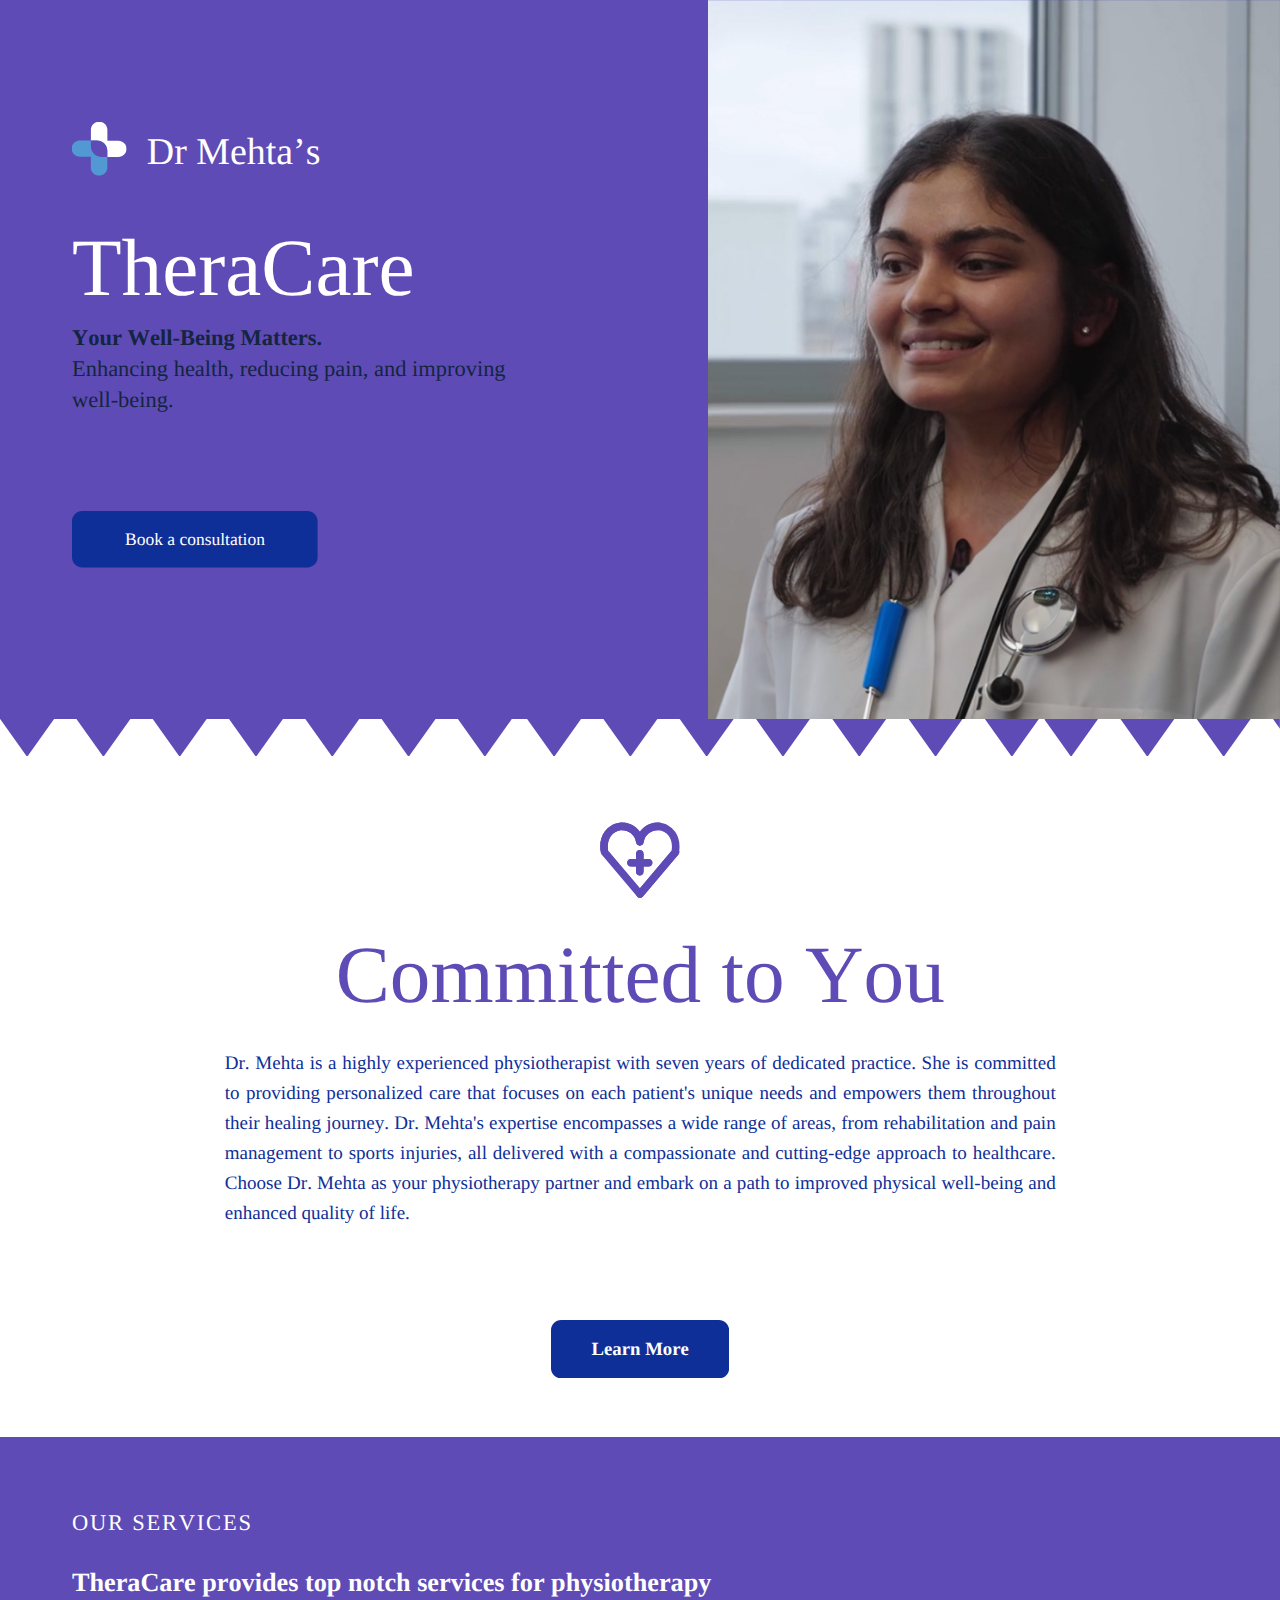
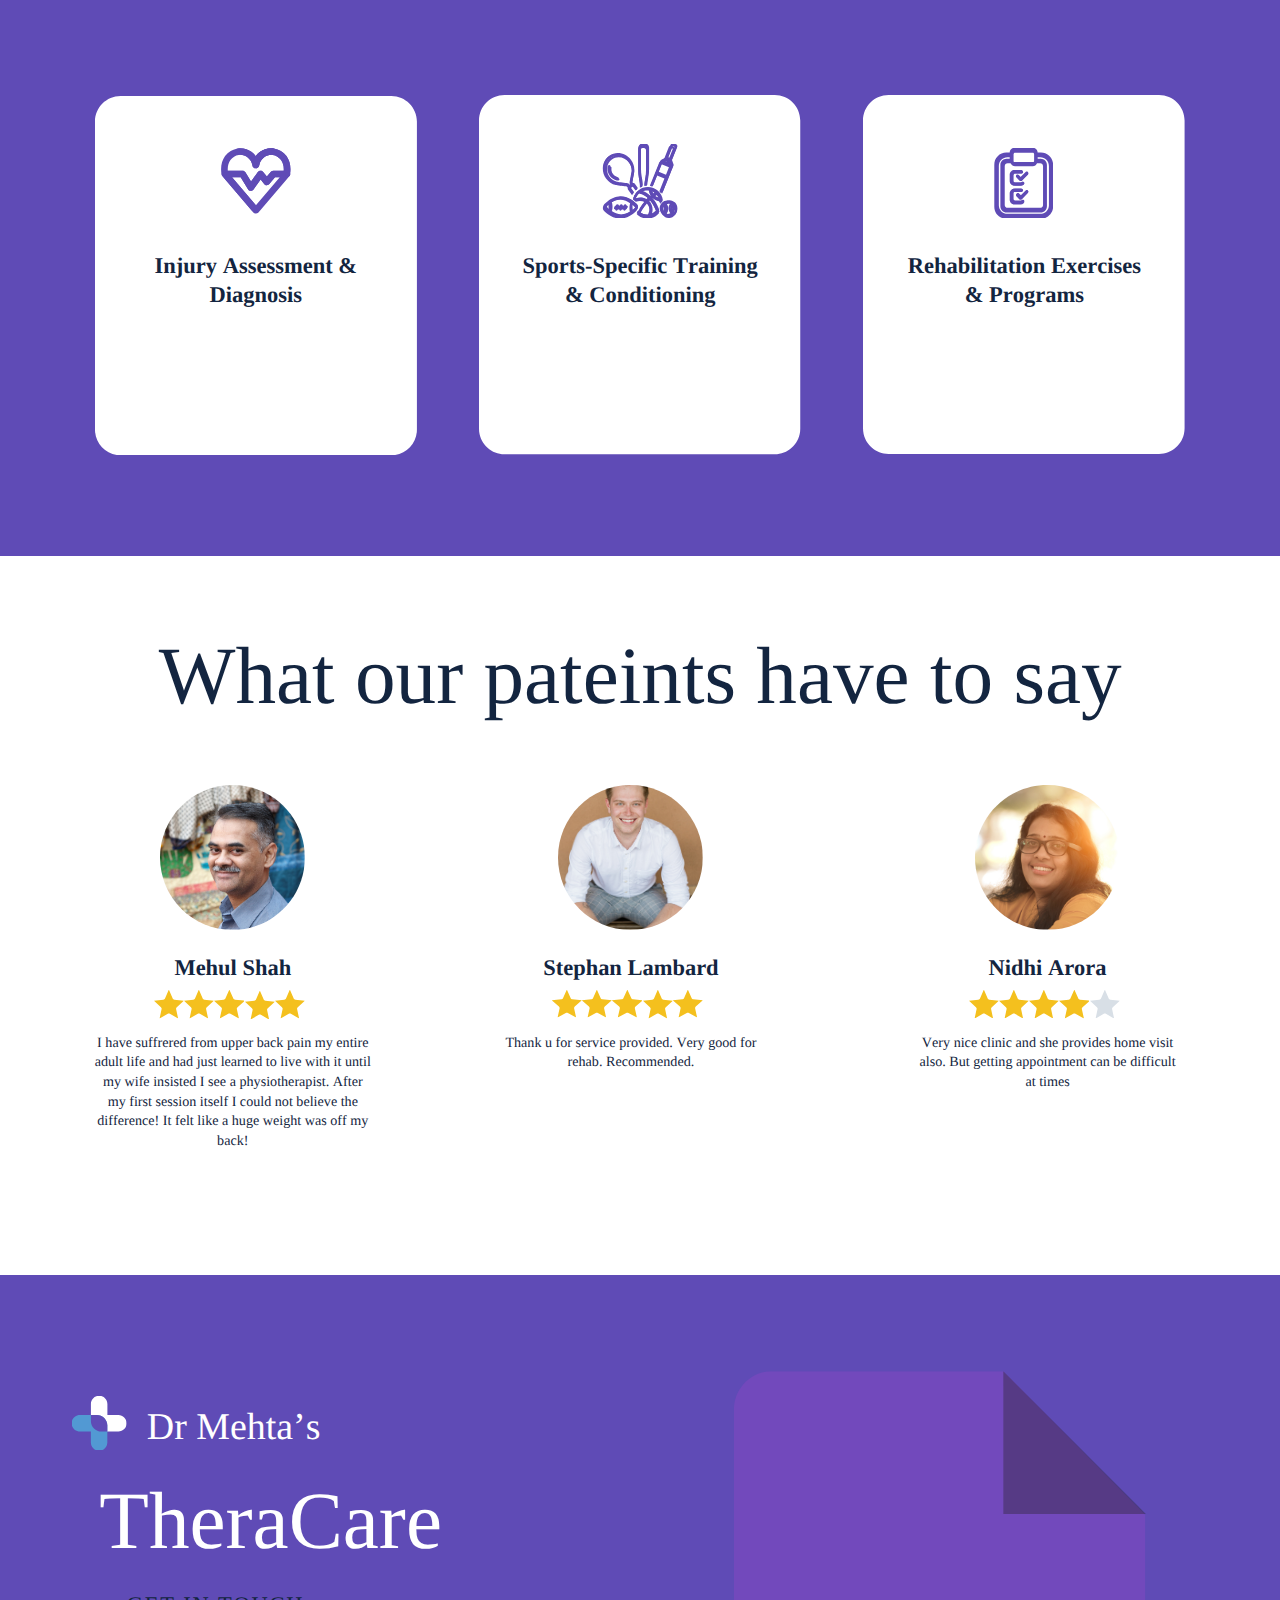
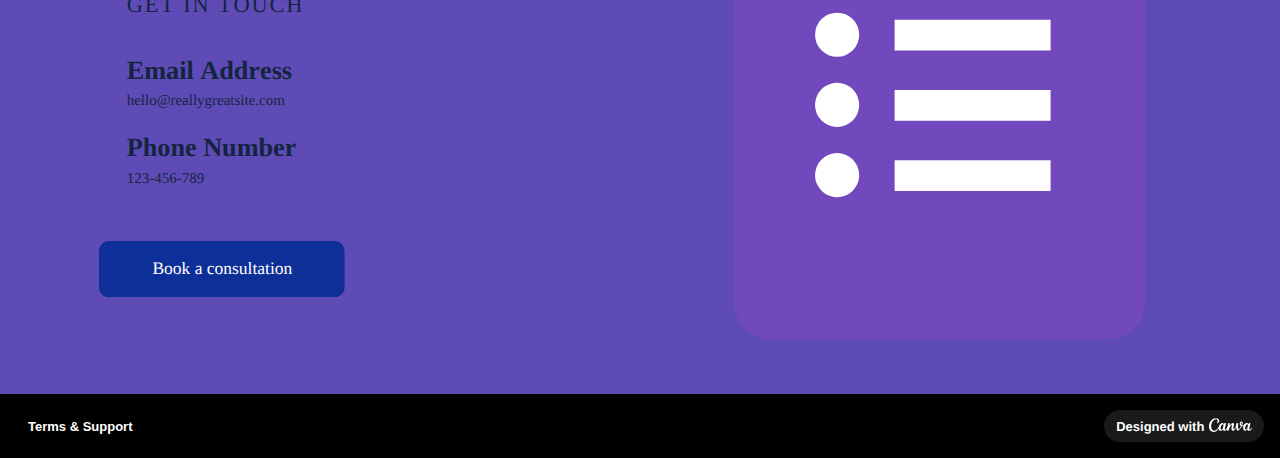
==== index.html @ 0df409c2 "added index file" ====
<!DOCTYPE html>
<!-- saved from url=(0035)https://drmehta.my.canva.site/index -->
<html lang="en-GB" style="--inner1Vh: 7.42px; --sbw: 15px;"><head><meta http-equiv="Content-Type" content="text/html; charset=UTF-8"><!--<base href="/index/">--><base href="."><meta name="viewport" content="width=device-width, initial-scale=1.0"><title>Ultra Cure Hospital</title><meta name="description" content="Dr Mehta Physiotherapist For Sports And Other Injuries"><link rel="icon" href="https://drmehta.my.canva.site/index/26387fa4f5b1e3f7b6217b27d79bf264.png" type="image/png" sizes="16x16"><link rel="icon" href="https://drmehta.my.canva.site/index/2d0b56e7e51cf11036ad8734bdb67e2d.png" type="image/png" sizes="32x32"><link rel="apple-touch-icon" href="https://drmehta.my.canva.site/index/725b756a69a7d4c235070e51acd85560.png" sizes="180x180"><meta property="og:type" content="website"><meta property="og:url" content="https://drmehta.my.canva.site/index"><meta property="og:title" content="Ultra Cure Hospital"><meta property="og:description" content="Dr Mehta Physiotherapist For Sports And Other Injuries"><meta property="og:image" content="https://drmehta.my.canva.site/index/639aa263faa458063f2924742ae8efc3.png"><meta property="og:image:type" content="image/png"><meta property="og:image:width" content="1200"><meta property="og:image:height" content="630"><meta name="twitter:card" content="summary_large_image"><style>:root {  --ffsd: 0px;  --1vw: calc((100vw - var(--sbw, 0px)) / 100);  --1vh: var(--inner1Vh, 1vh);}@media (prefers-reduced-motion: reduce) {  .animated {    animation: none !important;  }}html {  zoom: var(--rzf, 1);  font-size: max(calc(min(var(--1vw, 1vw), 13.66px) * var(--rfso, 1)), var(--minfs, 0px));  -webkit-text-size-adjust: 100%;  scroll-behavior: smooth;}body {  font-size: calc(1rem * var(--bfso, 1));}body, html, p, ul, ol, li {  margin: 0;  padding: 0;  font-synthesis: none;  font-kerning: none;  font-variant-ligatures: none;  font-feature-settings: "kern" 0, "calt" 0, "liga" 0, "clig" 0, "dlig" 0, "hlig" 0;  font-family: unset;  -webkit-font-smoothing: subpixel-antialiased;  -moz-osx-font-smoothing: grayscale;  text-rendering: geometricprecision;  white-space: normal;}li {  text-align: unset;}a {  text-decoration: none;  color: inherit;}img {  -webkit-user-drag: none;  -moz-user-drag: none;  -o-user-drag: none;  user-drag: none;  -webkit-touch-callout: none;}@font-face {  font-family: YAFdtQi73Xs-0;  src: url(fonts/881b8da5ad9b82b143ab37dcdf069c4c.woff2);  font-style: normal;  font-weight: 400;}@font-face {  font-family: YAFdtQi73Xs-0;  src: url(fonts/527cd5a6be21d4e008281f52ae03e6de.woff2);  font-style: normal;  font-weight: 700;}@font-face {  font-family: YAFdtQi73Xs-0;  src: url(fonts/e8e51b9875286101e41224d1f8f57146.woff2);  font-style: italic;  font-weight: 400;}@font-face {  font-family: YAFdtQi73Xs-0;  src: url(fonts/ccfa3463500b1d2425324b3a1a304119.woff2);  font-style: italic;  font-weight: 700;}@font-face {  font-family: YAFdtQi73Xs-0;  src: url(fonts/b9d3823184fbb6d5a9d5804d114b70ba.woff2);  font-style: normal;  font-weight: 100;}@font-face {  font-family: YAFdtQi73Xs-0;  src: url(fonts/b33f6386bd461ec492dd56577e13136c.woff2);  font-style: italic;  font-weight: 100;}@font-face {  font-family: YAFdtQi73Xs-0;  src: url(fonts/b09eaaf9341f54a150766b674dd4dd66.woff2);  font-style: normal;  font-weight: 200;}@font-face {  font-family: YAFdtQi73Xs-0;  src: url(fonts/c076bd8c37058ebdedabdda5c2d6b111.woff2);  font-style: italic;  font-weight: 200;}@font-face {  font-family: YAFdtQi73Xs-0;  src: url(fonts/9f211f1e580dd0c34c98242b67b454a1.woff2);  font-style: normal;  font-weight: 300;}@font-face {  font-family: YAFdtQi73Xs-0;  src: url(fonts/2ffd130498e37c9f925c671e0342f1e6.woff2);  font-style: italic;  font-weight: 300;}@font-face {  font-family: YAFdtQi73Xs-0;  src: url(fonts/b13d468f88f904752a71651083120b9b.woff2);  font-style: normal;  font-weight: 500;}@font-face {  font-family: YAFdtQi73Xs-0;  src: url(fonts/2f9ca4e3b153c05839a1665e2deae5bd.woff2);  font-style: italic;  font-weight: 500;}@font-face {  font-family: YAFdtQi73Xs-0;  src: url(fonts/10bae089b2dee90878d1d146921cad11.woff2);  font-style: normal;  font-weight: 600;}@font-face {  font-family: YAFdtQi73Xs-0;  src: url(fonts/5300a700676e268371e3693408559b01.woff2);  font-style: italic;  font-weight: 600;}@font-face {  font-family: YAFdtQi73Xs-0;  src: url(fonts/5da2f7e7b5289e2ae1f44d0ac2886371.woff2);  font-style: normal;  font-weight: 800;}@font-face {  font-family: YAFdtQi73Xs-0;  src: url(fonts/b76554414c3fa738aad9e680f54c765d.woff2);  font-style: italic;  font-weight: 800;}@font-face {  font-family: YAFdtQi73Xs-0;  src: url(fonts/5c07b773952ecd9eb4715de302811a45.woff2);  font-style: normal;  font-weight: 900;}@font-face {  font-family: YAFdtQi73Xs-0;  src: url(fonts/82e327672f883fc5445ed4de237127fd.woff2);  font-style: italic;  font-weight: 900;}@font-face {  font-family: YADK4LSvvyE-0;  src: url(fonts/1c0556dd4544e7d0bc192e095918ecfb.woff2);  font-style: normal;  font-weight: 400;}@font-face {  font-family: YADK4LSvvyE-0;  src: url(fonts/1c0556dd4544e7d0bc192e095918ecfb.woff2);  font-style: normal;  font-weight: 700;}@font-face {  font-family: YADK4LSvvyE-0;  src: url(fonts/1c0556dd4544e7d0bc192e095918ecfb.woff2);  font-style: italic;  font-weight: 400;}@font-face {  font-family: YADK4LSvvyE-0;  src: url(fonts/1c0556dd4544e7d0bc192e095918ecfb.woff2);  font-style: italic;  font-weight: 700;}@font-face {  font-family: YADK4LSvvyE-0;  src: url(fonts/1c0556dd4544e7d0bc192e095918ecfb.woff2);  font-style: normal;  font-weight: 100;}@font-face {  font-family: YADK4LSvvyE-0;  src: url(fonts/1c0556dd4544e7d0bc192e095918ecfb.woff2);  font-style: italic;  font-weight: 100;}@font-face {  font-family: YADK4LSvvyE-0;  src: url(fonts/1c0556dd4544e7d0bc192e095918ecfb.woff2);  font-style: normal;  font-weight: 200;}@font-face {  font-family: YADK4LSvvyE-0;  src: url(fonts/1c0556dd4544e7d0bc192e095918ecfb.woff2);  font-style: italic;  font-weight: 200;}@font-face {  font-family: YADK4LSvvyE-0;  src: url(fonts/1c0556dd4544e7d0bc192e095918ecfb.woff2);  font-style: normal;  font-weight: 300;}@font-face {  font-family: YADK4LSvvyE-0;  src: url(fonts/1c0556dd4544e7d0bc192e095918ecfb.woff2);  font-style: italic;  font-weight: 300;}@font-face {  font-family: YADK4LSvvyE-0;  src: url(fonts/1c0556dd4544e7d0bc192e095918ecfb.woff2);  font-style: normal;  font-weight: 500;}@font-face {  font-family: YADK4LSvvyE-0;  src: url(fonts/1c0556dd4544e7d0bc192e095918ecfb.woff2);  font-style: italic;  font-weight: 500;}@font-face {  font-family: YADK4LSvvyE-0;  src: url(fonts/1c0556dd4544e7d0bc192e095918ecfb.woff2);  font-style: normal;  font-weight: 600;}@font-face {  font-family: YADK4LSvvyE-0;  src: url(fonts/1c0556dd4544e7d0bc192e095918ecfb.woff2);  font-style: italic;  font-weight: 600;}@font-face {  font-family: YADK4LSvvyE-0;  src: url(fonts/1c0556dd4544e7d0bc192e095918ecfb.woff2);  font-style: normal;  font-weight: 800;}@font-face {  font-family: YADK4LSvvyE-0;  src: url(fonts/1c0556dd4544e7d0bc192e095918ecfb.woff2);  font-style: italic;  font-weight: 800;}@font-face {  font-family: YADK4LSvvyE-0;  src: url(fonts/1c0556dd4544e7d0bc192e095918ecfb.woff2);  font-style: normal;  font-weight: 900;}@font-face {  font-family: YADK4LSvvyE-0;  src: url(fonts/1c0556dd4544e7d0bc192e095918ecfb.woff2);  font-style: italic;  font-weight: 900;}@font-face {  font-family: YACgEQNAr7w-0;  src: url(fonts/91884523e11af72d3074ba377675abaa.woff2);  font-style: normal;  font-weight: 400;}@font-face {  font-family: YACgEQNAr7w-0;  src: url(fonts/59c3f4da2467c5c0f7a3336e4c2630ce.woff2);  font-style: normal;  font-weight: 700;}@font-face {  font-family: YACgEQNAr7w-0;  src: url(fonts/91884523e11af72d3074ba377675abaa.woff2);  font-style: italic;  font-weight: 400;}@font-face {  font-family: YACgEQNAr7w-0;  src: url(fonts/59c3f4da2467c5c0f7a3336e4c2630ce.woff2);  font-style: italic;  font-weight: 700;}@font-face {  font-family: YACgEQNAr7w-0;  src: url(fonts/91884523e11af72d3074ba377675abaa.woff2);  font-style: normal;  font-weight: 100;}@font-face {  font-family: YACgEQNAr7w-0;  src: url(fonts/91884523e11af72d3074ba377675abaa.woff2);  font-style: italic;  font-weight: 100;}@font-face {  font-family: YACgEQNAr7w-0;  src: url(fonts/91884523e11af72d3074ba377675abaa.woff2);  font-style: normal;  font-weight: 200;}@font-face {  font-family: YACgEQNAr7w-0;  src: url(fonts/91884523e11af72d3074ba377675abaa.woff2);  font-style: italic;  font-weight: 200;}@font-face {  font-family: YACgEQNAr7w-0;  src: url(fonts/91884523e11af72d3074ba377675abaa.woff2);  font-style: normal;  font-weight: 300;}@font-face {  font-family: YACgEQNAr7w-0;  src: url(fonts/91884523e11af72d3074ba377675abaa.woff2);  font-style: italic;  font-weight: 300;}@font-face {  font-family: YACgEQNAr7w-0;  src: url(fonts/91884523e11af72d3074ba377675abaa.woff2);  font-style: normal;  font-weight: 500;}@font-face {  font-family: YACgEQNAr7w-0;  src: url(fonts/91884523e11af72d3074ba377675abaa.woff2);  font-style: italic;  font-weight: 500;}@font-face {  font-family: YACgEQNAr7w-0;  src: url(fonts/59c3f4da2467c5c0f7a3336e4c2630ce.woff2);  font-style: normal;  font-weight: 600;}@font-face {  font-family: YACgEQNAr7w-0;  src: url(fonts/59c3f4da2467c5c0f7a3336e4c2630ce.woff2);  font-style: italic;  font-weight: 600;}@font-face {  font-family: YACgEQNAr7w-0;  src: url(fonts/59c3f4da2467c5c0f7a3336e4c2630ce.woff2);  font-style: normal;  font-weight: 800;}@font-face {  font-family: YACgEQNAr7w-0;  src: url(fonts/59c3f4da2467c5c0f7a3336e4c2630ce.woff2);  font-style: italic;  font-weight: 800;}@font-face {  font-family: YACgEQNAr7w-0;  src: url(fonts/59c3f4da2467c5c0f7a3336e4c2630ce.woff2);  font-style: normal;  font-weight: 900;}@font-face {  font-family: YACgEQNAr7w-0;  src: url(fonts/59c3f4da2467c5c0f7a3336e4c2630ce.woff2);  font-style: italic;  font-weight: 900;}@font-face {  font-family: YACgEZ1cb1Q-0;  src: url(fonts/f8f199f09526f79e87644ed227e0f651.woff2);  font-style: normal;  font-weight: 400;}@font-face {  font-family: YACgEZ1cb1Q-0;  src: url(fonts/98c4d2c0223fc8474641c77f923528e9.woff2);  font-style: normal;  font-weight: 700;}@font-face {  font-family: YACgEZ1cb1Q-0;  src: url(fonts/d257a7100844bc3f98c9021168b6249e.woff2);  font-style: italic;  font-weight: 400;}@font-face {  font-family: YACgEZ1cb1Q-0;  src: url(fonts/1060345c54d396e76d73f1da7ee200bd.woff2);  font-style: italic;  font-weight: 700;}@font-face {  font-family: YACgEZ1cb1Q-0;  src: url(fonts/f8f199f09526f79e87644ed227e0f651.woff2);  font-style: normal;  font-weight: 100;}@font-face {  font-family: YACgEZ1cb1Q-0;  src: url(fonts/d257a7100844bc3f98c9021168b6249e.woff2);  font-style: italic;  font-weight: 100;}@font-face {  font-family: YACgEZ1cb1Q-0;  src: url(fonts/f8f199f09526f79e87644ed227e0f651.woff2);  font-style: normal;  font-weight: 200;}@font-face {  font-family: YACgEZ1cb1Q-0;  src: url(fonts/d257a7100844bc3f98c9021168b6249e.woff2);  font-style: italic;  font-weight: 200;}@font-face {  font-family: YACgEZ1cb1Q-0;  src: url(fonts/f8f199f09526f79e87644ed227e0f651.woff2);  font-style: normal;  font-weight: 300;}@font-face {  font-family: YACgEZ1cb1Q-0;  src: url(fonts/d257a7100844bc3f98c9021168b6249e.woff2);  font-style: italic;  font-weight: 300;}@font-face {  font-family: YACgEZ1cb1Q-0;  src: url(fonts/f8f199f09526f79e87644ed227e0f651.woff2);  font-style: normal;  font-weight: 500;}@font-face {  font-family: YACgEZ1cb1Q-0;  src: url(fonts/d257a7100844bc3f98c9021168b6249e.woff2);  font-style: italic;  font-weight: 500;}@font-face {  font-family: YACgEZ1cb1Q-0;  src: url(fonts/98c4d2c0223fc8474641c77f923528e9.woff2);  font-style: normal;  font-weight: 600;}@font-face {  font-family: YACgEZ1cb1Q-0;  src: url(fonts/1060345c54d396e76d73f1da7ee200bd.woff2);  font-style: italic;  font-weight: 600;}@font-face {  font-family: YACgEZ1cb1Q-0;  src: url(fonts/98c4d2c0223fc8474641c77f923528e9.woff2);  font-style: normal;  font-weight: 800;}@font-face {  font-family: YACgEZ1cb1Q-0;  src: url(fonts/1060345c54d396e76d73f1da7ee200bd.woff2);  font-style: italic;  font-weight: 800;}@font-face {  font-family: YACgEZ1cb1Q-0;  src: url(fonts/98c4d2c0223fc8474641c77f923528e9.woff2);  font-style: normal;  font-weight: 900;}@font-face {  font-family: YACgEZ1cb1Q-0;  src: url(fonts/1060345c54d396e76d73f1da7ee200bd.woff2);  font-style: italic;  font-weight: 900;}@media (max-width: 375px) {  #IAkfwX0JUtQTDkWq {    grid-area: 2 / 2 / 3 / 3;    position: relative;  }  #ZRdyW1QeypZZHvxB {    grid-template-columns: 0 412.31874301%;    left: -156.1593715%;    grid-template-rows: 0 100%;  }  #hcdDXSA3LgK9a0Ep {    grid-area: 2 / 2 / 4 / 5;    position: relative;  }  #TPtYXDAYCTae6WK8 {    font-size: max(calc(12px * var(--rfso, var(--bfso, 1))), calc(10.78054309em - var(--ffsd)));  }  #vHvegS88u3Gfvv0M {    --first-font-size: max(calc(12px * var(--rfso, var(--bfso, 1))), 10.78054309em);    --last-font-size: var(--first-font-size);    margin-top: calc(var(--first-font-size) * 0.1);    margin-bottom: calc(var(--last-font-size) * 0.1);  }  #NHwFpcnpWse0q0LK {    min-width: 60.97405794rem;  }  #Ta04k307ymMv48ZQ {    grid-area: 3 / 6 / 5 / 7;    position: relative;  }  #RXdi180rPBuqhJaw {    font-size: max(calc(12px * var(--rfso, var(--bfso, 1))), calc(16.2072419em - var(--ffsd)));  }  #MAlEkGQ4WSQTQe9i {    --first-font-size: max(calc(12px * var(--rfso, var(--bfso, 1))), 16.2072419em);    --last-font-size: var(--first-font-size);    margin-top: calc(var(--first-font-size) * 0.1);    margin-bottom: calc(var(--last-font-size) * 0.1);  }  #JEw7bOADBbMnhyZz {    min-width: 91.6rem;  }  #KXiAc1WoHSczh9sf {    grid-area: 2 / 4 / 3 / 7;    position: relative;  }  #cfIdi3ULE4BsZKON {    font-size: max(calc(12px * var(--rfso, var(--bfso, 1))), calc(4.69333867em - var(--ffsd)));  }  #jVRmP5GSmzfGCLSL {    font-size: max(calc(12px * var(--rfso, var(--bfso, 1))), calc(4.69333867em - var(--ffsd)));  }  #ImhMhssQENIKNq5J {    font-size: max(calc(12px * var(--rfso, var(--bfso, 1))), calc(4.69333867em - var(--ffsd)));  }  #NmLxCpQfoHl3NwID {    font-size: max(calc(12px * var(--rfso, var(--bfso, 1))), calc(4.69333867em - var(--ffsd)));  }  #pu8tcottalo25h2I {    --first-font-size: max(calc(12px * var(--rfso, var(--bfso, 1))), 4.69333867em);    --last-font-size: var(--first-font-size);    margin-top: calc(var(--first-font-size) * -0.1);    margin-bottom: calc(var(--last-font-size) * -0.1);  }  #Tx2DuahKen8x93r3 {    min-width: 91.6rem;  }  #DGBBznmaBmtNZxPU {    grid-area: 4 / 3 / 5 / 6;    position: relative;  }  #UkfWe80y5ikcplpS {    grid-area: 2 / 2 / 5 / 5;    position: relative;  }  #nHNK2MXQLpM4cbgn {    font-size: max(calc(12px * var(--rfso, var(--bfso, 1))), calc(4.97784em - var(--ffsd)));  }  #MUC6suLFq74ds8Vm {    --first-font-size: max(calc(12px * var(--rfso, var(--bfso, 1))), 4.97784em);    --last-font-size: var(--first-font-size);    margin-top: calc(var(--first-font-size) * 0.025);    margin-bottom: calc(var(--last-font-size) * 0.025);  }  #hRXICPnFARX4EL88 {    min-width: 65.34248607rem;  }  #IroCkdSyuYxchwyG {    grid-area: 3 / 3 / 4 / 4;    position: relative;  }  #b0lNeih5M16MXS34 {    grid-template-columns: 0 2.3448748rem 65.20915274rem 2.3448748rem;    grid-template-rows: 0 minmax(5.1126915rem, max-content) minmax(5.848892rem, max-content) minmax(5.1126915rem, max-content);  }  #NkQtM9simh33Jw76 {    grid-area: 6 / 3 / 7 / 8;    grid-template-columns: 0 0 0 69.89890235rem 21.56776432rem 0;    grid-template-rows: 0 minmax(19.32406868rem, max-content) minmax(2.57540742rem, max-content) minmax(29.95855175rem, max-content) minmax(10.15390044rem, max-content) minmax(16.07427501rem, max-content);  }  #FRfXg12joDJflo3n {    grid-area: 6 / 3 / 7 / 8;    position: relative;  }  #yCU2m91K6IJZrRoJ {    grid-area: 8 / 4 / 9 / 9;    position: relative;    clip-path: polygon(calc(0% + 0%) calc((0 * 91.46666667rem) + 0%), calc(100% - (9.86858417% + 0%)) calc((0 * 91.46666667rem) + 0%), calc(100% - (9.86858417% + 0%)) calc(100% - ((0 * 91.46666667rem) + 0%)), calc(0% + 0%) calc(100% - ((0 * 91.46666667rem) + 0%)));    margin-left: 0%;    margin-right: -10.9491059%;    margin-bottom: 0%;    margin-top: 0%;  }  #qv7aHzOSX5VN7X5g {    grid-template-columns: 4.26666667rem 0 0 15.58908772rem 5.7279677rem 60.8407246rem 9.30888664rem 0 4.26666667rem;    grid-template-rows: minmax(4.26666667rem, max-content) minmax(2.67864275rem, max-content) minmax(12.85375737rem, max-content) 0 minmax(12.45443878rem, max-content) minmax(78.08620329rem, max-content) minmax(6.4rem, max-content) minmax(115.07639262rem, max-content);  }  #page-1 {    min-height: calc(15.33401363 * var(--1vh, 1vh));  }  #rdcDYYP4OGcx935p {    grid-area: 2 / 2 / 3 / 3;    position: relative;  }  #JobcDyuvq6km4YtC {    grid-template-columns: 0 325.81368347%;    left: -112.90684174%;    grid-template-rows: 0 100%;  }  #DbIGZ3TOLiSrxMvu {    grid-area: 2 / 4 / 3 / 14;    position: relative;  }  #nFCdJkYloTQdUuW7 {    grid-area: 4 / 5 / 5 / 15;    position: relative;  }  #rSz6hxjFT4VXpTaG {    grid-area: 6 / 6 / 7 / 11;    position: relative;    clip-path: polygon(calc(0% + 0%) calc((0 * 67.00867227rem) + 0%), calc(100% - (54.01125165% + 0%)) calc((0 * 67.00867227rem) + 0%), calc(100% - (54.01125165% + 0%)) calc(100% - ((0 * 67.00867227rem) + 0%)), calc(0% + 0%) calc(100% - ((0 * 67.00867227rem) + 0%)));    margin-left: 0%;    margin-right: -117.44449149%;    margin-bottom: 0%;    margin-top: 0%;  }  #NuWNqNvr6OfP1Ut1 {    grid-area: 8 / 8 / 9 / 9;    position: relative;  }  #tlETVjjFQ6mu60ZR {    font-size: max(calc(12px * var(--rfso, var(--bfso, 1))), calc(8.94432726em - var(--ffsd)));  }  #qxdi7Fi3L7dxesT1 {    --first-font-size: max(calc(12px * var(--rfso, var(--bfso, 1))), 8.94432726em);    --last-font-size: var(--first-font-size);    margin-top: calc(var(--first-font-size) * 0.1);    margin-bottom: calc(var(--last-font-size) * 0.1);  }  #QnycgPql28mWH67F {    min-width: 91.6rem;  }  #FJoBHnohWpPVWiwA {    grid-area: 10 / 2 / 11 / 12;    position: relative;  }  #L7f0HRYPGIZPlqh4 {    font-size: max(calc(12px * var(--rfso, var(--bfso, 1))), calc(4.497776em - var(--ffsd)));  }  #DEtyvcdnywyaMCWy {    --first-font-size: max(calc(12px * var(--rfso, var(--bfso, 1))), 4.497776em);    --last-font-size: var(--first-font-size);    margin-top: calc(var(--first-font-size) * -0.2);    margin-bottom: calc(var(--last-font-size) * -0.2);  }  #aFVMPvLFAM7verI3 {    min-width: 91.6rem;  }  #iAh6kXBva01KFMNi {    grid-area: 12 / 3 / 13 / 13;    position: relative;  }  #UdGXoFrl9Uka6QqJ {    grid-area: 2 / 2 / 5 / 5;    position: relative;  }  #ZUQzkrl1rgkonCZU {    font-size: max(calc(12px * var(--rfso, var(--bfso, 1))), calc(5.33338667em - var(--ffsd)));  }  #Tg9dUvM9Fa3076BL {    --first-font-size: max(calc(12px * var(--rfso, var(--bfso, 1))), 5.33338667em);    --last-font-size: var(--first-font-size);    margin-top: calc(var(--first-font-size) * 0.025);    margin-bottom: calc(var(--last-font-size) * 0.025);  }  #JxlAHI6FjwIxrgfX {    min-width: 47.43067787rem;  }  #OcPzpK1hbyaHGAB8 {    grid-area: 3 / 3 / 4 / 4;    position: relative;  }  #TbTZquQzLdwYiPbc {    grid-template-columns: 0 1.70077891rem 47.29734453rem 1.70077891rem;    grid-template-rows: 0 minmax(5.1126915rem, max-content) minmax(6.40000267rem, max-content) minmax(5.1126915rem, max-content);  }  #bR1qxvQYIc4JBl5K {    grid-area: 14 / 7 / 15 / 10;    grid-template-columns: 0 50.69890235rem;    grid-template-rows: 0 minmax(16.62538567rem, max-content);  }  #cJzNm6cOjw8WuxSF {    grid-area: 14 / 7 / 15 / 10;    position: relative;  }  #a38Aiy6hJy2gKITP {    grid-template-columns: 4.26666667rem 0 0 0 12.2289972rem 8.15488496rem 13.75149094rem 23.19592047rem 13.75149094rem 8.15488496rem 12.2289972rem 0 0 0 4.26666667rem;    grid-template-rows: 0 minmax(6.74566667rem, max-content) minmax(6.4rem, max-content) minmax(6.74566667rem, max-content) minmax(6.4rem, max-content) minmax(10.74586667rem, max-content) minmax(18.53102599rem, max-content) minmax(21.67764204rem, max-content) minmax(8.26666667rem, max-content) minmax(10.6644175rem, max-content) minmax(8.26666667rem, max-content) minmax(22.27832506rem, max-content) minmax(18.57131109rem, max-content) minmax(16.62538567rem, max-content) minmax(21.26211254rem, max-content);  }  #page-2 {    min-height: calc(12.11691573 * var(--1vh, 1vh));  }  #ik8RvS5CBvQiKlE1 {    grid-area: 2 / 2 / 3 / 3;    position: relative;  }  #qQmFG4H3kpzsJoOr {    grid-template-columns: 0 708.42717185%;    left: -304.21358593%;    grid-template-rows: 0 100%;  }  #zOlTi7ztwvigui12 {    font-size: max(calc(12px * var(--rfso, var(--bfso, 1))), calc(4.693328em - var(--ffsd)));  }  #mXdwxbhBtkMQBvGY {    --first-font-size: max(calc(12px * var(--rfso, var(--bfso, 1))), 4.693328em);    --last-font-size: var(--first-font-size);    margin-top: calc(var(--first-font-size) * 0.1);    margin-bottom: calc(var(--last-font-size) * 0.1);  }  #M1ta8SOuScAIg95I {    min-width: 91.6rem;  }  #ZQMCZQA3wa7DJuLq {    grid-area: 2 / 2 / 3 / 4;    position: relative;  }  #OVgucfGxpkmxSkto {    font-size: max(calc(12px * var(--rfso, var(--bfso, 1))), calc(4.90666667em - var(--ffsd)));  }  #UrDAhSNkgai2FYuJ {    --first-font-size: max(calc(12px * var(--rfso, var(--bfso, 1))), 4.90666667em);    --last-font-size: var(--first-font-size);    margin-top: calc(var(--first-font-size) * -0.05);    margin-bottom: calc(var(--last-font-size) * -0.05);  }  #mOy2PYQo1bYUhmI9 {    min-width: 91.6rem;  }  #Vqeb5vgM1zKD6Ybl {    grid-area: 4 / 3 / 5 / 5;    position: relative;  }  #IWkuEL6MxbGhgqJT {    grid-area: 2 / 4 / 3 / 9;    grid-template-columns: 0 0 91.46666667rem 0;    grid-template-rows: 0 minmax(2.09730411rem, max-content) minmax(9.06137141rem, max-content) minmax(2.50469592rem, max-content);  }  #PesgQCS7KCZzHKXc {    grid-area: 2 / 4 / 3 / 9;    position: relative;  }  #P8NA3X8gbT97ucji {    display: none;  }  #i4yaYhnGOPGnJ18Q {    display: block;  }  #pyzjrRaYU2c0z0Th {    grid-area: 2 / 2 / 7 / 7;    position: relative;  }  #ZVR9NYaSk7saawxI {    grid-area: 3 / 4 / 4 / 5;    position: relative;  }  #ckUvi4ldQcUd7nvz {    font-size: max(calc(12px * var(--rfso, var(--bfso, 1))), calc(6.41320683em - var(--ffsd)));  }  #Rutk2hbgp8EpcEJY {    font-size: max(calc(12px * var(--rfso, var(--bfso, 1))), calc(6.41320683em - var(--ffsd)));  }  #gzHAUWsDnbkZhrrO {    font-size: max(calc(12px * var(--rfso, var(--bfso, 1))), calc(6.41320683em - var(--ffsd)));  }  #qCxF88xjv6qLRz2k {    --first-font-size: max(calc(12px * var(--rfso, var(--bfso, 1))), 6.41320683em);    --last-font-size: var(--first-font-size);    margin-top: calc(var(--first-font-size) * -0.05);    margin-bottom: calc(var(--last-font-size) * -0.05);  }  #ZIl4708rV5k7Mm62 {    min-width: 67.50434728rem;  }  #NdfOcQDJvPu04rWQ {    grid-area: 5 / 3 / 6 / 6;    position: relative;  }  #WgdovzWmbwxcCu8h {    grid-template-columns: 0 12.04782636rem 23.51555503rem 20.33990388rem 23.51555503rem 12.04782636rem;    grid-template-rows: 0 minmax(23.18852634rem, max-content) minmax(18.93460143rem, max-content) minmax(10.85325455rem, max-content) minmax(32.4934432rem, max-content) minmax(23.18852634rem, max-content);  }  #AXK0TYoRjNBzDqbo {    grid-area: 4 / 2 / 5 / 7;    grid-template-columns: 0 91.46666667rem;    grid-template-rows: 0 minmax(108.65835185rem, max-content);  }  #aRAqlYieUq0w73bM {    grid-area: 4 / 2 / 5 / 7;    position: relative;  }  #EoNEVAZokcJsP58r {    grid-area: 2 / 2 / 7 / 7;    position: relative;  }  #myfyV32SlOd3ufRf {    stroke-width: calc(100rem * 0.0 / 375.0);  }  #Wp4YVSb7a5ect4sj {    grid-area: 2 / 2 / 5 / 4;    position: relative;  }  #ibOqUup1q2zZoUwA {    stroke-width: calc(100rem * 0.0 / 375.0);  }  #muD4MIq7AEN9afe9 {    grid-area: 2 / 2 / 5 / 5;    position: relative;  }  #Q0yGkjCkSgBm1xaI {    stroke-width: calc(100rem * 0.0 / 375.0);  }  #xc5SCBAzg8tyLXuH {    grid-area: 3 / 3 / 4 / 4;    position: relative;  }  #A4Hl0pwbwxjBw5f2 {    grid-template-columns: 0 0.29708583rem 20.290085rem 0.59417167rem;    grid-template-rows: 0 minmax(0.58897266rem, max-content) minmax(20.11254676rem, max-content) minmax(0.29448633rem, max-content);  }  #LJZQGmM0kh2TRCHZ {    grid-template-columns: 0 0.29708583rem 21.1813425rem 0;    grid-template-rows: 0 0 minmax(20.99600575rem, max-content) minmax(0.29448633rem, max-content);  }  #xjS23yK56TDgcXHp {    grid-template-columns: 0 21.47842833rem;    grid-template-rows: 0 minmax(21.29049208rem, max-content);  }  #q2GU7iIQ7kKi2KAj {    font-size: max(calc(12px * var(--rfso, var(--bfso, 1))), calc(6.40002799em - var(--ffsd)));  }  #WNqHglTvLjBbm4bb {    font-size: max(calc(12px * var(--rfso, var(--bfso, 1))), calc(6.40002799em - var(--ffsd)));  }  #N4ojpikYD8GaTLmP {    --first-font-size: max(calc(12px * var(--rfso, var(--bfso, 1))), 6.40002799em);    --last-font-size: var(--first-font-size);    margin-top: calc(var(--first-font-size) * -0.05);    margin-bottom: calc(var(--last-font-size) * -0.05);  }  #WjR7zI5RhrovOPKj {    min-width: 67.91723491rem;  }  #WwtHw23xjUmYa7ze {    grid-area: 5 / 3 / 6 / 6;    position: relative;  }  #UNSUSDjQ0snwjYCj {    grid-template-columns: 0 11.82477607rem 23.15273662rem 21.47842833rem 23.15273662rem 11.82477607rem;    grid-template-rows: 0 minmax(13.75324182rem, max-content) minmax(21.29049208rem, max-content) minmax(9.47308113rem, max-content) minmax(32.6324901rem, max-content) minmax(25.10904673rem, max-content);  }  #JfkUsxwz1coyijjo {    grid-area: 6 / 5 / 7 / 6;    grid-template-columns: 0 91.43345372rem;    grid-template-rows: 0 minmax(102.25835185rem, max-content);  }  #uWmeXXV7YMUGgvs3 {    grid-area: 6 / 5 / 7 / 6;    position: relative;  }  #Y19g60MQN7d8mntN {    display: none;  }  #faB1iRQ74zR7ug9b {    display: block;  }  #PIw7H7QvRpcpHTB0 {    grid-area: 2 / 2 / 7 / 7;    position: relative;  }  #u4UlDG0GVf3xEuIP {    grid-area: 2 / 2 / 5 / 5;    position: relative;  }  #UT9VWNtLpYFLX0kx {    grid-area: 3 / 3 / 4 / 4;    position: relative;  }  #BFa2GStNNKTDn4me {    grid-template-columns: 0 0.4976819rem 15.99973821rem 0.4976819rem;    grid-template-rows: 0 minmax(0.58897266rem, max-content) minmax(18.93460143rem, max-content) minmax(0.58897266rem, max-content);  }  #uvzkLBQ8FGhKQl1k {    grid-template-columns: 0 16.99510201rem;    grid-template-rows: 0 minmax(20.11254676rem, max-content);  }  #SowMQeWxwSZbD6tB {    font-size: max(calc(12px * var(--rfso, var(--bfso, 1))), calc(6.40627357em - var(--ffsd)));  }  #OovWYZllnRaEA2RF {    font-size: max(calc(12px * var(--rfso, var(--bfso, 1))), calc(6.40627357em - var(--ffsd)));  }  #iJWiPDvxpr1KmFB8 {    --first-font-size: max(calc(12px * var(--rfso, var(--bfso, 1))), 6.40627357em);    --last-font-size: var(--first-font-size);    margin-top: calc(var(--first-font-size) * -0.05);    margin-bottom: calc(var(--last-font-size) * -0.05);  }  #COxKKcAdzQcOehvo {    min-width: 68.18509824rem;  }  #i7KfFokR4Spz0UZ6 {    grid-area: 5 / 3 / 6 / 6;    position: relative;  }  #Ui07IEO1sbnTlzYd {    grid-template-columns: 0 11.70745088rem 25.38465711rem 16.99510201rem 25.6720058rem 11.70745088rem;    grid-template-rows: 0 minmax(23.23020343rem, max-content) minmax(20.11254676rem, max-content) minmax(9.51653285rem, max-content) minmax(32.45831484rem, max-content) minmax(23.23020343rem, max-content);  }  #RD5bucF5YuAhGeO5 {    grid-area: 8 / 3 / 9 / 8;    grid-template-columns: 0 91.46666667rem;    grid-template-rows: 0 minmax(108.5478013rem, max-content);  }  #sscXAVyn4NbvgnoZ {    grid-area: 8 / 3 / 9 / 8;    position: relative;  }  #mUlvI3wAgHA7jdd7 {    grid-template-columns: 4.26666667rem 0 0 0.01660647rem 91.43345372rem 0.01660647rem 0 0 4.26666667rem;    grid-template-rows: minmax(12.44rem, max-content) minmax(13.66337144rem, max-content) minmax(27.48792735rem, max-content) minmax(108.65835185rem, max-content) minmax(6.4rem, max-content) minmax(102.25835185rem, max-content) minmax(6.4rem, max-content) minmax(108.5478013rem, max-content) minmax(12.44rem, max-content);  }  #page-3 {    min-height: calc(26.34619961 * var(--1vh, 1vh));  }  #r1wB1EP60GBE1rQ9 {    grid-area: 2 / 2 / 3 / 3;    position: relative;  }  #eqP7EZObWSjAkRpl {    grid-template-columns: 0 738.40168392%;    left: -319.20084196%;    grid-template-rows: 0 100%;  }  #KeYKU7405HCJIyeN {    font-size: max(calc(12px * var(--rfso, var(--bfso, 1))), calc(8.03554133em - var(--ffsd)));  }  #HeE6j5WkX5fcy0CP {    --first-font-size: max(calc(12px * var(--rfso, var(--bfso, 1))), 8.03554133em);    --last-font-size: var(--first-font-size);    margin-top: calc(var(--first-font-size) * 0.1);    margin-bottom: calc(var(--last-font-size) * 0.1);  }  #WNHaYOE19S5IZi66 {    min-width: 91.6rem;  }  #Ys7RCUy6M74cv5L7 {    grid-area: 2 / 2 / 3 / 15;    position: relative;  }  #pATspZSuZl8aSsGU {    grid-area: 2 / 2 / 9 / 9;    position: relative;  }  #zC80G20ZxhFECt3b {    font-size: calc(6.40003523em - var(--ffsd));  }  #ktJgV9J1KgoH97vY {    --first-font-size: 6.40003523em;    --last-font-size: var(--first-font-size);    margin-top: calc(var(--first-font-size) * -0.05);    margin-bottom: calc(var(--last-font-size) * -0.05);  }  #HMUfy9zJDkYK13nz {    min-width: 78.94275981rem;  }  #ghAOlYBcAVgceONq {    grid-area: 3 / 3 / 4 / 7;    position: relative;  }  #TloTUbMPGSlvwe9Q {    grid-area: 5 / 2 / 10 / 4;    position: relative;  }  #DEi7cOT6XARCRETS {    grid-area: 2 / 3 / 7 / 5;    position: relative;  }  #A90Z6Xc1n86IEkTL {    grid-area: 3 / 6 / 8 / 7;    position: relative;  }  #pJvvJuSTIommq7HS {    grid-area: 6 / 8 / 11 / 9;    position: relative;  }  #mgjQEXqQlkCrBjn7 {    grid-area: 4 / 10 / 9 / 11;    position: relative;  }  #l0EXV0Txp7j9ofs7 {    grid-template-columns: 0 8.53333333rem 0.09101761rem 8.53333333rem 0 8.62435095rem 0 8.62435095rem 0 8.62435095rem;    grid-template-rows: 0 0 0 0 minmax(0.16617981rem, max-content) minmax(8.03479391rem, max-content) 0 0 0 minmax(0.16617981rem, max-content);  }  #ZMILqLxvsoi6uY2g {    font-size: calc(4.02480699em - var(--ffsd));  }  #tYozTPNpIP4knCay {    --first-font-size: 4.02480699em;    --last-font-size: var(--first-font-size);    margin-top: calc(var(--first-font-size) * -0.1);    margin-bottom: calc(var(--last-font-size) * -0.1);  }  #k0Kd90PlH0QC4cx9 {    min-width: 78.94275981rem;  }  #acr3E9aRqEATU0kE {    grid-area: 7 / 4 / 8 / 8;    position: relative;  }  #mOKvboiw3RoP9O7W {    grid-area: 5 / 3 / 7 / 12;    grid-template-columns: 0 1.78147653rem 0 16.98924204rem 43.03073712rem 18.78944732rem 0 10.84255071rem;    grid-template-rows: 0 minmax(17.17329789rem, max-content) minmax(7.67768431rem, max-content) minmax(2.4rem, max-content) minmax(8.36715353rem, max-content) minmax(4.5088513rem, max-content) minmax(38.13253529rem, max-content) minmax(9.81534168rem, max-content);  }  #FibhNDrpLM2n0its {    grid-area: 5 / 3 / 7 / 12;    position: relative;  }  #JldRgZTROIiALZzB {    grid-area: 2 / 2 / 5 / 5;    position: relative;  }  #mUr65ItrwEvpjBws {    grid-area: 3 / 3 / 4 / 4;    position: relative;  }  #dc0BmrTy0sXsx1eM {    grid-area: 4 / 6 / 6 / 9;    grid-template-columns: 0 4.45961067rem 41.23053184rem 4.45961067rem;    grid-template-rows: 0 minmax(4.45969313rem, max-content) minmax(41.23036691rem, max-content) minmax(4.45969313rem, max-content);  }  #ETIUvSZ4LDWKNIjV {    grid-area: 4 / 6 / 6 / 9;    position: relative;  }  #DmBTNIt9FkKZ7mH5 {    grid-area: 2 / 2 / 17 / 17;    position: relative;  }  #UZmOKFScTrn8SHuR {    font-size: calc(6.40003523em - var(--ffsd));  }  #kLoosjxUNhei4SHp {    --first-font-size: 6.40003523em;    --last-font-size: var(--first-font-size);    margin-top: calc(var(--first-font-size) * -0.05);    margin-bottom: calc(var(--last-font-size) * -0.05);  }  #vwjVdQTYR0dQ1ph1 {    min-width: 74.26457584rem;  }  #iHsbwQ1BewlZEUoz {    grid-area: 3 / 3 / 4 / 15;    position: relative;  }  #bKth9BvS3ApLb1kK {    grid-area: 8 / 5 / 13 / 7;    position: relative;  }  #MpZkBikDKamVKVYI {    grid-area: 5 / 6 / 10 / 8;    position: relative;  }  #VPtq414tf3U0zmzI {    grid-area: 6 / 9 / 11 / 10;    position: relative;  }  #APpPEaeZmd9YGWh6 {    grid-area: 9 / 11 / 14 / 12;    position: relative;  }  #EbvhMWJTlaFWSkqi {    grid-area: 7 / 13 / 12 / 14;    position: relative;  }  #hoOUt26oSFLgY8k3 {    font-size: calc(4.02480699em - var(--ffsd));  }  #nSjWFNlXJsf7SRWx {    --first-font-size: 4.02480699em;    --last-font-size: var(--first-font-size);    margin-top: calc(var(--first-font-size) * -0.1);    margin-bottom: calc(var(--last-font-size) * -0.1);  }  #nl8I96kgIRJe7FCX {    min-width: 74.26457584rem;  }  #pTML5QcoNDAT1HFU {    grid-area: 15 / 4 / 16 / 16;    position: relative;  }  #NXI9Gewais3mFPFW {    grid-area: 9 / 5 / 11 / 14;    grid-template-columns: 0 8.65110561rem 0 14.65015005rem 8.53333333rem 0.09101761rem 8.53333333rem 0 8.62435095rem 0 8.62435095rem 0 8.62435095rem 16.45035533rem 0 8.65110561rem;    grid-template-rows: 0 minmax(22.1352637rem, max-content) minmax(7.67768431rem, max-content) minmax(2.23382019rem, max-content) 0 0 0 minmax(0.16617981rem, max-content) minmax(8.03479391rem, max-content) 0 0 0 minmax(0.16617981rem, max-content) minmax(4.67503111rem, max-content) minmax(10.32003765rem, max-content) minmax(32.6658735rem, max-content);  }  #l2JmwfenkDz3n5PW {    grid-area: 9 / 5 / 11 / 14;    position: relative;  }  #mo2lXmM1priB94Cv {    grid-area: 2 / 2 / 5 / 5;    position: relative;  }  #t0TKSr97eHrdrCUc {    grid-area: 3 / 3 / 4 / 4;    position: relative;  }  #qETx5m0Nfw13qxas {    grid-area: 8 / 7 / 10 / 10;    grid-template-columns: 0 4.45961067rem 41.23053184rem 4.45961067rem;    grid-template-rows: 0 minmax(4.45969313rem, max-content) minmax(41.23036691rem, max-content) minmax(4.45969313rem, max-content);  }  #hkQIcmhD7MlGKQxE {    grid-area: 8 / 7 / 10 / 10;    position: relative;  }  #eXwHvCp0b5ga1X95 {    grid-area: 2 / 2 / 9 / 9;    position: relative;  }  #ugGVmA8viJK0N7YZ {    font-size: calc(6.40003523em - var(--ffsd));  }  #a9BXK3eXirYv9yDm {    --first-font-size: 6.40003523em;    --last-font-size: var(--first-font-size);    margin-top: calc(var(--first-font-size) * -0.05);    margin-bottom: calc(var(--last-font-size) * -0.05);  }  #l1OviHIyeVET8SEP {    min-width: 74.06288727rem;  }  #pnsaoUB9kThrBC6R {    grid-area: 3 / 3 / 4 / 7;    position: relative;  }  #esL0VXi5XFWgwMVs {    grid-area: 5 / 2 / 10 / 4;    position: relative;  }  #BYIpISoYhtSaZWD9 {    grid-area: 2 / 3 / 7 / 5;    position: relative;  }  #rUW48rlNhwGhXtFL {    grid-area: 3 / 6 / 8 / 7;    position: relative;  }  #f0aeIa6sQTjagDFR {    grid-area: 6 / 8 / 11 / 9;    position: relative;  }  #NciiN3wvA2LaU63O {    grid-area: 4 / 10 / 9 / 11;    position: relative;  }  #sEhprWqncgTP833A {    grid-template-columns: 0 8.53333333rem 0.09101761rem 8.53333333rem 0 8.62435095rem 0 8.62435095rem 0 8.62435095rem;    grid-template-rows: 0 0 0 0 minmax(0.16617981rem, max-content) minmax(8.03479391rem, max-content) 0 0 0 minmax(0.16617981rem, max-content);  }  #ux3VzMOCkjVD3eOC {    font-size: calc(4.02480699em - var(--ffsd));  }  #Xcw0OxWmweSXzw8U {    --first-font-size: 4.02480699em;    --last-font-size: var(--first-font-size);    margin-top: calc(var(--first-font-size) * -0.1);    margin-bottom: calc(var(--last-font-size) * -0.1);  }  #O6QOEU8gKWLcq5qN {    min-width: 74.06288727rem;  }  #quNwfyHz3qwqjUUr {    grid-area: 7 / 4 / 8 / 8;    position: relative;  }  #JTfKniAS6rCfdMoA {    grid-area: 13 / 4 / 15 / 13;    grid-template-columns: 0 10.0277183rem 0 14.54930577rem 43.03073712rem 16.34951105rem 0 7.47618149rem;    grid-template-rows: 0 minmax(25.59259416rem, max-content) minmax(7.67768431rem, max-content) minmax(2.3169101rem, max-content) minmax(8.36715353rem, max-content) minmax(4.59194121rem, max-content) minmax(21.44503671rem, max-content) minmax(18.08354399rem, max-content);  }  #ZPolTadDvFhsx2bT {    grid-area: 13 / 4 / 15 / 13;    position: relative;  }  #aW581Iz9nKpF9Ivh {    grid-area: 2 / 2 / 5 / 5;    position: relative;  }  #RxREpBWMz4c3b8Zh {    grid-area: 3 / 3 / 4 / 4;    position: relative;  }  #EvQkChivCcp3OavL {    grid-area: 12 / 8 / 14 / 11;    grid-template-columns: 0 4.45961067rem 41.23053184rem 4.45961067rem;    grid-template-rows: 0 minmax(4.45969313rem, max-content) minmax(41.23036691rem, max-content) minmax(4.45969313rem, max-content);  }  #WZ4gOce5tLWXTdT9 {    grid-area: 12 / 8 / 14 / 11;    position: relative;  }  #G0Gpwcyq8gvh12oQ {    grid-template-columns: 4.26666667rem 0.01660647rem 0 0 16.11131318rem 4.53053709rem 1.2757684rem 44.34344768rem 4.53053709rem 1.2757684rem 19.36608187rem 0 0 0.01660647rem 4.26666667rem;    grid-template-rows: minmax(12.37333333rem, max-content) minmax(7.79573629rem, max-content) minmax(12.83313938rem, max-content) minmax(35.37645529rem, max-content) minmax(14.77329789rem, max-content) minmax(73.30156611rem, max-content) minmax(6.4rem, max-content) minmax(30.41448948rem, max-content) minmax(19.7352637rem, max-content) minmax(68.33960029rem, max-content) minmax(6.4rem, max-content) minmax(26.95715901rem, max-content) minmax(23.19259416rem, max-content) minmax(64.88226983rem, max-content) minmax(12.37333333rem, max-content);  }  #page-4 {    min-height: calc(27.46094296 * var(--1vh, 1vh));  }  #r6vEbH216H7nBGee {    grid-area: 2 / 2 / 3 / 3;    position: relative;  }  #YdUNOOnVVAkE0zDe {    grid-template-columns: 0 503.95469885%;    left: -201.97734943%;    grid-template-rows: 0 100%;  }  #kwWoUo89o7rxF3Zf {    grid-area: 2 / 2 / 4 / 9;    position: relative;  }  #mV2WPZ2fylFVYQd9 {    font-size: max(calc(12px * var(--rfso, var(--bfso, 1))), calc(10.78054309em - var(--ffsd)));  }  #sn5iC09xqSGmM1J1 {    --first-font-size: max(calc(12px * var(--rfso, var(--bfso, 1))), 10.78054309em);    --last-font-size: var(--first-font-size);    margin-top: calc(var(--first-font-size) * 0.1);    margin-bottom: calc(var(--last-font-size) * 0.1);  }  #PXTN79yP6g2C7iUb {    min-width: 60.97405794rem;  }  #vqZCUcr2ttGUpkkP {    grid-area: 3 / 10 / 5 / 12;    position: relative;  }  #ZX134hs9J8cPRbvI {    font-size: max(calc(12px * var(--rfso, var(--bfso, 1))), calc(16.2072419em - var(--ffsd)));  }  #q6MDCHd5Sm37ivwH {    --first-font-size: max(calc(12px * var(--rfso, var(--bfso, 1))), 16.2072419em);    --last-font-size: var(--first-font-size);    margin-top: calc(var(--first-font-size) * 0.1);    margin-bottom: calc(var(--last-font-size) * 0.1);  }  #FD77nbePybKP77KV {    min-width: 91.6rem;  }  #QC3KdS3aRAdLXXDO {    grid-area: 6 / 7 / 7 / 17;    position: relative;  }  #a3b8WT65rVFxm0XH {    font-size: max(calc(12px * var(--rfso, var(--bfso, 1))), calc(4.693328em - var(--ffsd)));  }  #SwOJJuPC7lJJEt0F {    --first-font-size: max(calc(12px * var(--rfso, var(--bfso, 1))), 4.693328em);    --last-font-size: var(--first-font-size);    margin-top: calc(var(--first-font-size) * 0.1);    margin-bottom: calc(var(--last-font-size) * 0.1);  }  #KDdroyQcq9xNfI1X {    min-width: 91.6rem;  }  #jQlQT5lJXG47Jupz {    grid-area: 8 / 4 / 9 / 14;    position: relative;  }  #i6ovaiCBxJcCEPtK {    font-size: max(calc(12px * var(--rfso, var(--bfso, 1))), calc(4.90666667em - var(--ffsd)));  }  #k1GhDzIz1tI9O92K {    --first-font-size: max(calc(12px * var(--rfso, var(--bfso, 1))), 4.90666667em);    --last-font-size: var(--first-font-size);    margin-top: calc(var(--first-font-size) * -0.05);    margin-bottom: calc(var(--last-font-size) * -0.05);  }  #KgGJlg3kuFGl1wFC {    min-width: 91.6rem;  }  #rkUa6X3prrc8R5IK {    grid-area: 2 / 3 / 3 / 5;    position: relative;  }  #tSISyG7liCQXlwlm {    font-size: max(calc(12px * var(--rfso, var(--bfso, 1))), calc(4.26666667em - var(--ffsd)));  }  #iu3c6qKJNN5Bzt4L {    --first-font-size: max(calc(12px * var(--rfso, var(--bfso, 1))), 4.26666667em);    --last-font-size: var(--first-font-size);    margin-top: calc(var(--first-font-size) * -0.1);    margin-bottom: calc(var(--last-font-size) * -0.1);  }  #PVdm19BugV2tETsP {    min-width: 91.6rem;  }  #BVHABzLEHEHBy8Um {    grid-area: 4 / 2 / 5 / 4;    position: relative;  }  #xpmjC4FvsBXv82cO {    grid-area: 10 / 5 / 11 / 15;    grid-template-columns: 0 0 91.46666667rem 0;    grid-template-rows: 0 minmax(5.00939184rem, max-content) minmax(1.78884965rem, max-content) minmax(2.83664357rem, max-content);  }  #r88uEMUuJL33KiDQ {    grid-area: 10 / 5 / 11 / 15;    position: relative;  }  #rzT9aUQK1p9cvfG5 {    font-size: max(calc(12px * var(--rfso, var(--bfso, 1))), calc(4.90666667em - var(--ffsd)));  }  #jWAw4LkuFE7ihEaF {    --first-font-size: max(calc(12px * var(--rfso, var(--bfso, 1))), 4.90666667em);    --last-font-size: var(--first-font-size);    margin-top: calc(var(--first-font-size) * -0.05);    margin-bottom: calc(var(--last-font-size) * -0.05);  }  #XRKVkA20KQJ4Cvpu {    min-width: 91.6rem;  }  #YlRKwTC8fSU1NzcT {    grid-area: 2 / 3 / 3 / 5;    position: relative;  }  #EZKqm7wqyalrOJBt {    font-size: max(calc(12px * var(--rfso, var(--bfso, 1))), calc(4.26666667em - var(--ffsd)));  }  #Iz8Gb3xCrECiFzHi {    --first-font-size: max(calc(12px * var(--rfso, var(--bfso, 1))), 4.26666667em);    --last-font-size: var(--first-font-size);    margin-top: calc(var(--first-font-size) * -0.1);    margin-bottom: calc(var(--last-font-size) * -0.1);  }  #mZ5kg7SWuFTgqwsk {    min-width: 91.6rem;  }  #IPOnVbIwEJCc887a {    grid-area: 4 / 2 / 5 / 4;    position: relative;  }  #ISOrq7joiaBJkWD1 {    grid-area: 12 / 6 / 13 / 16;    grid-template-columns: 0 0 91.46666667rem 0;    grid-template-rows: 0 minmax(5.00939184rem, max-content) minmax(1.78884965rem, max-content) minmax(2.83664357rem, max-content);  }  #XCEm6fRvOgt3PrpS {    grid-area: 12 / 6 / 13 / 16;    position: relative;  }  #FTVYJXQrlWEjMudD {    grid-area: 2 / 2 / 5 / 5;    position: relative;  }  #BEPwDGoOf0mcA9TU {    font-size: max(calc(12px * var(--rfso, var(--bfso, 1))), calc(4.97784em - var(--ffsd)));  }  #q3lcMQTvvgqoZDw1 {    --first-font-size: max(calc(12px * var(--rfso, var(--bfso, 1))), 4.97784em);    --last-font-size: var(--first-font-size);    margin-top: calc(var(--first-font-size) * 0.025);    margin-bottom: calc(var(--last-font-size) * 0.025);  }  #MzCK4GiKBw9xzcvZ {    min-width: 65.34248607rem;  }  #t8rylkUvoRv2GDVE {    grid-area: 3 / 3 / 4 / 4;    position: relative;  }  #JVC98k3IYgfq7nMb {    grid-template-columns: 0 2.3448748rem 65.20915274rem 2.3448748rem;    grid-template-rows: 0 minmax(5.1126915rem, max-content) minmax(5.848892rem, max-content) minmax(5.1126915rem, max-content);  }  #sAzE0THDEAufhdW4 {    grid-area: 14 / 8 / 15 / 11;    grid-template-columns: 0 69.89890235rem;    grid-template-rows: 0 minmax(16.07427501rem, max-content);  }  #EkOZrmJXKmlRtSqq {    grid-area: 14 / 8 / 15 / 11;    position: relative;  }  #XpyLsIfScGUzOrUB {    grid-area: 16 / 3 / 17 / 13;    position: relative;  }  #LAuM9pFTsOKAaTJE {    grid-template-columns: 4.26666667rem 0 0 0 0 0 1.56610187rem 14.02298585rem 5.7279677rem 50.14794879rem 10.69277581rem 9.30888664rem 0 0 0 0 4.26666667rem;    grid-template-rows: minmax(15.89959665rem, max-content) minmax(2.67864275rem, max-content) minmax(12.85375737rem, max-content) 0 minmax(6.36558666rem, max-content) minmax(19.32406868rem, max-content) minmax(6.4rem, max-content) minmax(4.19460822rem, max-content) minmax(10.52109416rem, max-content) minmax(9.63488506rem, max-content) minmax(6.4rem, max-content) minmax(9.63488506rem, max-content) minmax(15.11139901rem, max-content) minmax(16.07427501rem, max-content) minmax(6.4rem, max-content) minmax(125.9437751rem, max-content) minmax(15.89959665rem, max-content);  }  #page-5 {    min-height: calc(18.74192806 * var(--1vh, 1vh));  }}@media (min-width: 375.05px) and (max-width: 480px) {  #IAkfwX0JUtQTDkWq {    grid-area: 2 / 2 / 3 / 3;    position: relative;  }  #ZRdyW1QeypZZHvxB {    grid-template-columns: 0 392.03867209%;    left: -146.01933604%;    grid-template-rows: 0 100%;  }  #hcdDXSA3LgK9a0Ep {    grid-area: 2 / 2 / 4 / 5;    position: relative;  }  #TPtYXDAYCTae6WK8 {    font-size: max(calc(12px * var(--rfso, var(--bfso, 1))), calc(8.42229929em - var(--ffsd)));  }  #vHvegS88u3Gfvv0M {    --first-font-size: max(calc(12px * var(--rfso, var(--bfso, 1))), 8.42229929em);    --last-font-size: var(--first-font-size);    margin-top: calc(var(--first-font-size) * 0.1);    margin-bottom: calc(var(--last-font-size) * 0.1);  }  #NHwFpcnpWse0q0LK {    min-width: 47.63598276rem;  }  #Ta04k307ymMv48ZQ {    grid-area: 3 / 6 / 5 / 7;    position: relative;  }  #RXdi180rPBuqhJaw {    font-size: max(calc(12px * var(--rfso, var(--bfso, 1))), calc(16.53800194em - var(--ffsd)));  }  #MAlEkGQ4WSQTQe9i {    --first-font-size: max(calc(12px * var(--rfso, var(--bfso, 1))), 16.53800194em);    --last-font-size: var(--first-font-size);    margin-top: calc(var(--first-font-size) * 0.1);    margin-bottom: calc(var(--last-font-size) * 0.1);  }  #JEw7bOADBbMnhyZz {    min-width: 93.4375rem;  }  #KXiAc1WoHSczh9sf {    grid-area: 2 / 4 / 3 / 7;    position: relative;  }  #cfIdi3ULE4BsZKON {    font-size: max(calc(12px * var(--rfso, var(--bfso, 1))), calc(4.57978756em - var(--ffsd)));  }  #jVRmP5GSmzfGCLSL {    font-size: max(calc(12px * var(--rfso, var(--bfso, 1))), calc(4.57978756em - var(--ffsd)));  }  #ImhMhssQENIKNq5J {    font-size: max(calc(12px * var(--rfso, var(--bfso, 1))), calc(4.57978756em - var(--ffsd)));  }  #NmLxCpQfoHl3NwID {    font-size: max(calc(12px * var(--rfso, var(--bfso, 1))), calc(4.57978756em - var(--ffsd)));  }  #pu8tcottalo25h2I {    --first-font-size: max(calc(12px * var(--rfso, var(--bfso, 1))), 4.57978756em);    --last-font-size: var(--first-font-size);    margin-top: calc(var(--first-font-size) * -0.1);    margin-bottom: calc(var(--last-font-size) * -0.1);  }  #Tx2DuahKen8x93r3 {    min-width: 93.4375rem;  }  #DGBBznmaBmtNZxPU {    grid-area: 4 / 3 / 5 / 6;    position: relative;  }  #UkfWe80y5ikcplpS {    grid-area: 2 / 2 / 5 / 5;    position: relative;  }  #nHNK2MXQLpM4cbgn {    font-size: max(calc(12px * var(--rfso, var(--bfso, 1))), calc(3.8889375em - var(--ffsd)));  }  #MUC6suLFq74ds8Vm {    --first-font-size: max(calc(12px * var(--rfso, var(--bfso, 1))), 3.8889375em);    --last-font-size: var(--first-font-size);    margin-top: calc(var(--first-font-size) * 0.025);    margin-bottom: calc(var(--last-font-size) * 0.025);  }  #hRXICPnFARX4EL88 {    min-width: 51.04881724rem;  }  #IroCkdSyuYxchwyG {    grid-area: 3 / 3 / 4 / 4;    position: relative;  }  #b0lNeih5M16MXS34 {    grid-template-columns: 0 1.83193344rem 50.94465058rem 1.83193344rem;    grid-template-rows: 0 minmax(3.99429024rem, max-content) minmax(4.56944688rem, max-content) minmax(3.99429024rem, max-content);  }  #NkQtM9simh33Jw76 {    grid-area: 6 / 3 / 7 / 8;    grid-template-columns: 0 0 0 54.60851746rem 38.72481588rem 0;    grid-template-rows: 0 minmax(19.71843743rem, max-content) minmax(2.01203705rem, max-content) minmax(30.56995076rem, max-content) minmax(7.93273472rem, max-content) minmax(12.55802735rem, max-content);  }  #FRfXg12joDJflo3n {    grid-area: 6 / 3 / 7 / 8;    position: relative;  }  #yCU2m91K6IJZrRoJ {    grid-area: 8 / 4 / 9 / 9;    position: relative;    clip-path: polygon(calc(0% + 0%) calc((0 * 93.33333333rem) + 0%), calc(100% - (9.86858417% + 0%)) calc((0 * 93.33333333rem) + 0%), calc(100% - (9.86858417% + 0%)) calc(100% - ((0 * 93.33333333rem) + 0%)), calc(0% + 0%) calc(100% - ((0 * 93.33333333rem) + 0%)));    margin-left: 0%;    margin-right: -10.9491059%;    margin-bottom: 0%;    margin-top: 0%;  }  #qv7aHzOSX5VN7X5g {    grid-template-columns: 3.33333333rem 0 0 12.17897478rem 4.47497477rem 47.5318161rem 29.14756769rem 0 3.33333333rem;    grid-template-rows: minmax(3.33333333rem, max-content) minmax(2.09268965rem, max-content) minmax(10.04199795rem, max-content) 0 minmax(9.7300303rem, max-content) minmax(72.7911873rem, max-content) minmax(5rem, max-content) minmax(117.42489043rem, max-content);  }  #page-1 {    min-height: calc(17.47070446 * var(--1vh, 1vh));  }  #rdcDYYP4OGcx935p {    grid-area: 2 / 2 / 3 / 3;    position: relative;  }  #JobcDyuvq6km4YtC {    grid-template-columns: 0 274.29395925%;    left: -87.14697963%;    grid-template-rows: 0 100%;  }  #DbIGZ3TOLiSrxMvu {    grid-area: 2 / 4 / 3 / 14;    position: relative;  }  #nFCdJkYloTQdUuW7 {    grid-area: 4 / 5 / 5 / 15;    position: relative;  }  #rSz6hxjFT4VXpTaG {    grid-area: 6 / 6 / 7 / 11;    position: relative;    clip-path: polygon(calc(0% + 0%) calc((0 * 52.35052521rem) + 0%), calc(100% - (54.01125165% + 0%)) calc((0 * 52.35052521rem) + 0%), calc(100% - (54.01125165% + 0%)) calc(100% - ((0 * 52.35052521rem) + 0%)), calc(0% + 0%) calc(100% - ((0 * 52.35052521rem) + 0%)));    margin-left: 0%;    margin-right: -117.44449149%;    margin-bottom: 0%;    margin-top: 0%;  }  #NuWNqNvr6OfP1Ut1 {    grid-area: 8 / 8 / 9 / 9;    position: relative;  }  #tlETVjjFQ6mu60ZR {    font-size: max(calc(12px * var(--rfso, var(--bfso, 1))), calc(9.12686455em - var(--ffsd)));  }  #qxdi7Fi3L7dxesT1 {    --first-font-size: max(calc(12px * var(--rfso, var(--bfso, 1))), 9.12686455em);    --last-font-size: var(--first-font-size);    margin-top: calc(var(--first-font-size) * 0.1);    margin-bottom: calc(var(--last-font-size) * 0.1);  }  #QnycgPql28mWH67F {    min-width: 93.4375rem;  }  #FJoBHnohWpPVWiwA {    grid-area: 10 / 2 / 11 / 12;    position: relative;  }  #L7f0HRYPGIZPlqh4 {    font-size: max(calc(12px * var(--rfso, var(--bfso, 1))), calc(3.5138875em - var(--ffsd)));  }  #DEtyvcdnywyaMCWy {    --first-font-size: max(calc(12px * var(--rfso, var(--bfso, 1))), 3.5138875em);    --last-font-size: var(--first-font-size);    margin-top: calc(var(--first-font-size) * -0.2);    margin-bottom: calc(var(--last-font-size) * -0.2);  }  #aFVMPvLFAM7verI3 {    min-width: 93.4375rem;  }  #iAh6kXBva01KFMNi {    grid-area: 12 / 3 / 13 / 13;    position: relative;  }  #UdGXoFrl9Uka6QqJ {    grid-area: 2 / 2 / 5 / 5;    position: relative;  }  #ZUQzkrl1rgkonCZU {    font-size: max(calc(12px * var(--rfso, var(--bfso, 1))), calc(4.16670833em - var(--ffsd)));  }  #Tg9dUvM9Fa3076BL {    --first-font-size: max(calc(12px * var(--rfso, var(--bfso, 1))), 4.16670833em);    --last-font-size: var(--first-font-size);    margin-top: calc(var(--first-font-size) * 0.025);    margin-bottom: calc(var(--last-font-size) * 0.025);  }  #JxlAHI6FjwIxrgfX {    min-width: 37.05521708rem;  }  #OcPzpK1hbyaHGAB8 {    grid-area: 3 / 3 / 4 / 4;    position: relative;  }  #TbTZquQzLdwYiPbc {    grid-template-columns: 0 1.32873352rem 36.95105042rem 1.32873352rem;    grid-template-rows: 0 minmax(3.99429024rem, max-content) minmax(5.00000208rem, max-content) minmax(3.99429024rem, max-content);  }  #bR1qxvQYIc4JBl5K {    grid-area: 14 / 7 / 15 / 10;    grid-template-columns: 0 39.60851746rem;    grid-template-rows: 0 minmax(12.98858256rem, max-content);  }  #cJzNm6cOjw8WuxSF {    grid-area: 14 / 7 / 15 / 10;    position: relative;  }  #a38Aiy6hJy2gKITP {    grid-template-columns: 3.33333333rem 0 0 0 20.49140406rem 6.37100388rem 10.7433523rem 18.12181286rem 10.7433523rem 6.37100388rem 20.49140406rem 0 0 0 3.33333333rem;    grid-template-rows: 0 minmax(6.88333333rem, max-content) minmax(5rem, max-content) minmax(6.88333333rem, max-content) minmax(5rem, max-content) minmax(8.39520833rem, max-content) minmax(14.47736406rem, max-content) minmax(16.93565784rem, max-content) minmax(6.45833333rem, max-content) minmax(10.88205868rem, max-content) minmax(6.45833333rem, max-content) minmax(22.73298475rem, max-content) minmax(14.50883679rem, max-content) minmax(12.98858256rem, max-content) minmax(16.61102542rem, max-content);  }  #page-2 {    min-height: calc(12.22356119 * var(--1vh, 1vh));  }  #ik8RvS5CBvQiKlE1 {    grid-area: 2 / 2 / 3 / 3;    position: relative;  }  #qQmFG4H3kpzsJoOr {    grid-template-columns: 0 537.62985773%;    left: -218.81492886%;    grid-template-rows: 0 100%;  }  #zOlTi7ztwvigui12 {    font-size: max(calc(12px * var(--rfso, var(--bfso, 1))), calc(3.6666625em - var(--ffsd)));  }  #mXdwxbhBtkMQBvGY {    --first-font-size: max(calc(12px * var(--rfso, var(--bfso, 1))), 3.6666625em);    --last-font-size: var(--first-font-size);    margin-top: calc(var(--first-font-size) * 0.1);    margin-bottom: calc(var(--last-font-size) * 0.1);  }  #M1ta8SOuScAIg95I {    min-width: 93.4375rem;  }  #ZQMCZQA3wa7DJuLq {    grid-area: 2 / 2 / 3 / 4;    position: relative;  }  #OVgucfGxpkmxSkto {    font-size: max(calc(12px * var(--rfso, var(--bfso, 1))), calc(3.83333333em - var(--ffsd)));  }  #UrDAhSNkgai2FYuJ {    --first-font-size: max(calc(12px * var(--rfso, var(--bfso, 1))), 3.83333333em);    --last-font-size: var(--first-font-size);    margin-top: calc(var(--first-font-size) * -0.05);    margin-bottom: calc(var(--last-font-size) * -0.05);  }  #mOy2PYQo1bYUhmI9 {    min-width: 93.4375rem;  }  #Vqeb5vgM1zKD6Ybl {    grid-area: 4 / 3 / 5 / 5;    position: relative;  }  #IWkuEL6MxbGhgqJT {    grid-area: 2 / 2 / 3 / 9;    grid-template-columns: 0 0 93.33333333rem 0;    grid-template-rows: 0 minmax(2.14010624rem, max-content) minmax(7.07919641rem, max-content) minmax(2.55581216rem, max-content);  }  #PesgQCS7KCZzHKXc {    grid-area: 2 / 2 / 3 / 9;    position: relative;  }  #P8NA3X8gbT97ucji {    display: block;  }  #i4yaYhnGOPGnJ18Q {    display: none;  }  #pyzjrRaYU2c0z0Th {    grid-area: 2 / 2 / 7 / 7;    position: relative;  }  #ZVR9NYaSk7saawxI {    grid-area: 3 / 4 / 4 / 5;    position: relative;  }  #ckUvi4ldQcUd7nvz {    font-size: max(calc(12px * var(--rfso, var(--bfso, 1))), calc(5.01031783em - var(--ffsd)));  }  #Rutk2hbgp8EpcEJY {    font-size: max(calc(12px * var(--rfso, var(--bfso, 1))), calc(5.01031783em - var(--ffsd)));  }  #gzHAUWsDnbkZhrrO {    font-size: max(calc(12px * var(--rfso, var(--bfso, 1))), calc(5.01031783em - var(--ffsd)));  }  #qCxF88xjv6qLRz2k {    --first-font-size: max(calc(12px * var(--rfso, var(--bfso, 1))), 5.01031783em);    --last-font-size: var(--first-font-size);    margin-top: calc(var(--first-font-size) * -0.05);    margin-bottom: calc(var(--last-font-size) * -0.05);  }  #ZIl4708rV5k7Mm62 {    min-width: 52.73777131rem;  }  #NdfOcQDJvPu04rWQ {    grid-area: 5 / 3 / 6 / 6;    position: relative;  }  #WgdovzWmbwxcCu8h {    grid-template-columns: 0 9.47294416rem 18.37152737rem 15.89054991rem 18.37152737rem 9.47294416rem;    grid-template-rows: 0 minmax(11.57862234rem, max-content) minmax(14.79265737rem, max-content) minmax(8.47910511rem, max-content) minmax(25.3855025rem, max-content) minmax(19.65345006rem, max-content);  }  #AXK0TYoRjNBzDqbo {    grid-area: 4 / 3 / 5 / 8;    grid-template-columns: 0 71.57949297rem;    grid-template-rows: 0 minmax(79.88933738rem, max-content);  }  #aRAqlYieUq0w73bM {    grid-area: 4 / 3 / 5 / 8;    position: relative;  }  #EoNEVAZokcJsP58r {    grid-area: 2 / 2 / 7 / 7;    position: relative;  }  #myfyV32SlOd3ufRf {    stroke-width: calc(100rem * 0.0 / 480.0);  }  #Wp4YVSb7a5ect4sj {    grid-area: 2 / 2 / 5 / 4;    position: relative;  }  #ibOqUup1q2zZoUwA {    stroke-width: calc(100rem * 0.0 / 480.0);  }  #muD4MIq7AEN9afe9 {    grid-area: 2 / 2 / 5 / 5;    position: relative;  }  #Q0yGkjCkSgBm1xaI {    stroke-width: calc(100rem * 0.0 / 480.0);  }  #xc5SCBAzg8tyLXuH {    grid-area: 3 / 3 / 4 / 4;    position: relative;  }  #A4Hl0pwbwxjBw5f2 {    grid-template-columns: 0 0.23209831rem 15.85162891rem 0.46419661rem;    grid-template-rows: 0 minmax(0.46013489rem, max-content) minmax(15.71292715rem, max-content) minmax(0.23006745rem, max-content);  }  #LJZQGmM0kh2TRCHZ {    grid-template-columns: 0 0.23209831rem 16.54792383rem 0;    grid-template-rows: 0 0 minmax(16.40312949rem, max-content) minmax(0.23006745rem, max-content);  }  #xjS23yK56TDgcXHp {    grid-template-columns: 0 16.78002213rem;    grid-template-rows: 0 minmax(16.63319694rem, max-content);  }  #q2GU7iIQ7kKi2KAj {    font-size: max(calc(12px * var(--rfso, var(--bfso, 1))), calc(5.00002187em - var(--ffsd)));  }  #WNqHglTvLjBbm4bb {    font-size: max(calc(12px * var(--rfso, var(--bfso, 1))), calc(5.00002187em - var(--ffsd)));  }  #N4ojpikYD8GaTLmP {    --first-font-size: max(calc(12px * var(--rfso, var(--bfso, 1))), 5.00002187em);    --last-font-size: var(--first-font-size);    margin-top: calc(var(--first-font-size) * -0.05);    margin-bottom: calc(var(--last-font-size) * -0.05);  }  #WjR7zI5RhrovOPKj {    min-width: 53.06033977rem;  }  #WwtHw23xjUmYa7ze {    grid-area: 5 / 3 / 6 / 6;    position: relative;  }  #UNSUSDjQ0snwjYCj {    grid-template-columns: 0 9.23810631rem 18.08807549rem 16.78002213rem 18.08807549rem 9.23810631rem;    grid-template-rows: 0 minmax(10.74472017rem, max-content) minmax(16.63319694rem, max-content) minmax(7.40084463rem, max-content) minmax(25.49413289rem, max-content) minmax(19.61644276rem, max-content);  }  #JfkUsxwz1coyijjo {    grid-area: 6 / 5 / 7 / 6;    grid-template-columns: 0 71.43238572rem;    grid-template-rows: 0 minmax(79.88933738rem, max-content);  }  #uWmeXXV7YMUGgvs3 {    grid-area: 6 / 5 / 7 / 6;    position: relative;  }  #Y19g60MQN7d8mntN {    display: block;  }  #faB1iRQ74zR7ug9b {    display: none;  }  #PIw7H7QvRpcpHTB0 {    grid-area: 2 / 2 / 7 / 7;    position: relative;  }  #u4UlDG0GVf3xEuIP {    grid-area: 2 / 2 / 5 / 5;    position: relative;  }  #UT9VWNtLpYFLX0kx {    grid-area: 3 / 3 / 4 / 4;    position: relative;  }  #BFa2GStNNKTDn4me {    grid-template-columns: 0 0.38881398rem 12.49979547rem 0.38881398rem;    grid-template-rows: 0 minmax(0.46013489rem, max-content) minmax(14.79265737rem, max-content) minmax(0.46013489rem, max-content);  }  #uvzkLBQ8FGhKQl1k {    grid-template-columns: 0 13.27742344rem;    grid-template-rows: 0 minmax(15.71292715rem, max-content);  }  #SowMQeWxwSZbD6tB {    font-size: max(calc(12px * var(--rfso, var(--bfso, 1))), calc(5.00490123em - var(--ffsd)));  }  #OovWYZllnRaEA2RF {    font-size: max(calc(12px * var(--rfso, var(--bfso, 1))), calc(5.00490123em - var(--ffsd)));  }  #iJWiPDvxpr1KmFB8 {    --first-font-size: max(calc(12px * var(--rfso, var(--bfso, 1))), 5.00490123em);    --last-font-size: var(--first-font-size);    margin-top: calc(var(--first-font-size) * -0.05);    margin-bottom: calc(var(--last-font-size) * -0.05);  }  #COxKKcAdzQcOehvo {    min-width: 53.269608rem;  }  #i7KfFokR4Spz0UZ6 {    grid-area: 5 / 3 / 6 / 6;    position: relative;  }  #Ui07IEO1sbnTlzYd {    grid-template-columns: 0 9.16833386rem 19.83176336rem 13.27742344rem 20.05625453rem 9.16833386rem;    grid-template-rows: 0 minmax(11.66498996rem, max-content) minmax(15.71292715rem, max-content) minmax(7.43479129rem, max-content) minmax(25.35805847rem, max-content) minmax(19.6322029rem, max-content);  }  #RD5bucF5YuAhGeO5 {    grid-area: 8 / 4 / 9 / 7;    grid-template-columns: 0 71.50210905rem;    grid-template-rows: 0 minmax(79.80296977rem, max-content);  }  #sscXAVyn4NbvgnoZ {    grid-area: 8 / 4 / 9 / 7;    position: relative;  }  #mUlvI3wAgHA7jdd7 {    grid-template-columns: 3.33333333rem 10.87692018rem 0.03869196rem 0.03486167rem 71.43238572rem 0.03486167rem 0.03869196rem 10.87692018rem 3.33333333rem;    grid-template-rows: minmax(9.71875rem, max-content) minmax(11.77511481rem, max-content) minmax(21.47494324rem, max-content) minmax(79.88933738rem, max-content) minmax(5rem, max-content) minmax(79.88933738rem, max-content) minmax(5rem, max-content) minmax(79.80296977rem, max-content) minmax(9.71875rem, max-content);  }  #page-3 {    min-height: calc(23.95879035 * var(--1vh, 1vh));  }  #r1wB1EP60GBE1rQ9 {    grid-area: 2 / 2 / 3 / 3;    position: relative;  }  #eqP7EZObWSjAkRpl {    grid-template-columns: 0 580.19244771%;    left: -240.09622385%;    grid-template-rows: 0 100%;  }  #KeYKU7405HCJIyeN {    font-size: max(calc(12px * var(--rfso, var(--bfso, 1))), calc(6.67177829em - var(--ffsd)));  }  #HeE6j5WkX5fcy0CP {    --first-font-size: max(calc(12px * var(--rfso, var(--bfso, 1))), 6.67177829em);    --last-font-size: var(--first-font-size);    margin-top: calc(var(--first-font-size) * 0.1);    margin-bottom: calc(var(--last-font-size) * 0.1);  }  #WNHaYOE19S5IZi66 {    min-width: 93.4375rem;  }  #Ys7RCUy6M74cv5L7 {    grid-area: 2 / 2 / 3 / 15;    position: relative;  }  #pATspZSuZl8aSsGU {    grid-area: 2 / 2 / 9 / 9;    position: relative;  }  #zC80G20ZxhFECt3b {    font-size: calc(5.00002752em - var(--ffsd));  }  #ktJgV9J1KgoH97vY {    --first-font-size: 5.00002752em;    --last-font-size: var(--first-font-size);    margin-top: calc(var(--first-font-size) * -0.05);    margin-bottom: calc(var(--last-font-size) * -0.05);  }  #HMUfy9zJDkYK13nz {    min-width: 61.6740311rem;  }  #ghAOlYBcAVgceONq {    grid-area: 3 / 3 / 4 / 7;    position: relative;  }  #TloTUbMPGSlvwe9Q {    grid-area: 5 / 2 / 10 / 4;    position: relative;  }  #DEi7cOT6XARCRETS {    grid-area: 2 / 3 / 7 / 5;    position: relative;  }  #A90Z6Xc1n86IEkTL {    grid-area: 3 / 6 / 8 / 7;    position: relative;  }  #pJvvJuSTIommq7HS {    grid-area: 6 / 8 / 11 / 9;    position: relative;  }  #mgjQEXqQlkCrBjn7 {    grid-area: 4 / 10 / 9 / 11;    position: relative;  }  #l0EXV0Txp7j9ofs7 {    grid-template-columns: 0 6.66666667rem 0.07110751rem 6.66666667rem 0 6.73777418rem 0 6.73777418rem 0 6.73777418rem;    grid-template-rows: 0 0 0 0 minmax(0.12982797rem, max-content) minmax(6.27718274rem, max-content) 0 0 0 minmax(0.12982797rem, max-content);  }  #ZMILqLxvsoi6uY2g {    font-size: calc(3.14438046em - var(--ffsd));  }  #tYozTPNpIP4knCay {    --first-font-size: 3.14438046em;    --last-font-size: var(--first-font-size);    margin-top: calc(var(--first-font-size) * -0.1);    margin-bottom: calc(var(--last-font-size) * -0.1);  }  #k0Kd90PlH0QC4cx9 {    min-width: 61.6740311rem;  }  #acr3E9aRqEATU0kE {    grid-area: 7 / 4 / 8 / 8;    position: relative;  }  #mOKvboiw3RoP9O7W {    grid-area: 5 / 3 / 7 / 12;    grid-template-columns: 0 1.39177854rem 0 13.27284534rem 33.61776337rem 14.67925572rem 0 8.47074274rem;    grid-template-rows: 0 minmax(13.41663898rem, max-content) minmax(5.99819087rem, max-content) minmax(1.875rem, max-content) minmax(6.53683869rem, max-content) minmax(3.52254008rem, max-content) minmax(29.79104319rem, max-content) minmax(7.66823569rem, max-content);  }  #FibhNDrpLM2n0its {    grid-area: 5 / 3 / 7 / 12;    position: relative;  }  #JldRgZTROIiALZzB {    grid-area: 2 / 2 / 5 / 5;    position: relative;  }  #mUr65ItrwEvpjBws {    grid-area: 3 / 3 / 4 / 4;    position: relative;  }  #dc0BmrTy0sXsx1eM {    grid-area: 4 / 6 / 6 / 9;    grid-template-columns: 0 3.48407084rem 32.211353rem 3.48407084rem;    grid-template-rows: 0 minmax(3.48413526rem, max-content) minmax(32.21122415rem, max-content) minmax(3.48413526rem, max-content);  }  #ETIUvSZ4LDWKNIjV {    grid-area: 4 / 6 / 6 / 9;    position: relative;  }  #DmBTNIt9FkKZ7mH5 {    grid-area: 2 / 2 / 17 / 17;    position: relative;  }  #UZmOKFScTrn8SHuR {    font-size: calc(5.00002752em - var(--ffsd));  }  #kLoosjxUNhei4SHp {    --first-font-size: 5.00002752em;    --last-font-size: var(--first-font-size);    margin-top: calc(var(--first-font-size) * -0.05);    margin-bottom: calc(var(--last-font-size) * -0.05);  }  #vwjVdQTYR0dQ1ph1 {    min-width: 58.01919987rem;  }  #iHsbwQ1BewlZEUoz {    grid-area: 3 / 3 / 4 / 15;    position: relative;  }  #bKth9BvS3ApLb1kK {    grid-area: 8 / 5 / 13 / 7;    position: relative;  }  #MpZkBikDKamVKVYI {    grid-area: 5 / 6 / 10 / 8;    position: relative;  }  #VPtq414tf3U0zmzI {    grid-area: 6 / 9 / 11 / 10;    position: relative;  }  #APpPEaeZmd9YGWh6 {    grid-area: 9 / 11 / 14 / 12;    position: relative;  }  #EbvhMWJTlaFWSkqi {    grid-area: 7 / 13 / 12 / 14;    position: relative;  }  #hoOUt26oSFLgY8k3 {    font-size: calc(3.14438046em - var(--ffsd));  }  #nSjWFNlXJsf7SRWx {    --first-font-size: 3.14438046em;    --last-font-size: var(--first-font-size);    margin-top: calc(var(--first-font-size) * -0.1);    margin-bottom: calc(var(--last-font-size) * -0.1);  }  #nl8I96kgIRJe7FCX {    min-width: 58.01919987rem;  }  #pTML5QcoNDAT1HFU {    grid-area: 15 / 4 / 16 / 16;    position: relative;  }  #NXI9Gewais3mFPFW {    grid-area: 9 / 5 / 11 / 14;    grid-template-columns: 0 6.75867626rem 0 11.44542973rem 6.66666667rem 0.07110751rem 6.66666667rem 0 6.73777418rem 0 6.73777418rem 0 6.73777418rem 12.85184011rem 0 6.75867626rem;    grid-template-rows: 0 minmax(17.29317477rem, max-content) minmax(5.99819087rem, max-content) minmax(1.74517203rem, max-content) 0 0 0 minmax(0.12982797rem, max-content) minmax(6.27718274rem, max-content) 0 0 0 minmax(0.12982797rem, max-content) minmax(3.65236805rem, max-content) minmax(8.06252942rem, max-content) minmax(25.52021367rem, max-content);  }  #l2JmwfenkDz3n5PW {    grid-area: 9 / 5 / 11 / 14;    position: relative;  }  #mo2lXmM1priB94Cv {    grid-area: 2 / 2 / 5 / 5;    position: relative;  }  #t0TKSr97eHrdrCUc {    grid-area: 3 / 3 / 4 / 4;    position: relative;  }  #qETx5m0Nfw13qxas {    grid-area: 8 / 7 / 10 / 10;    grid-template-columns: 0 3.48407084rem 32.211353rem 3.48407084rem;    grid-template-rows: 0 minmax(3.48413526rem, max-content) minmax(32.21122415rem, max-content) minmax(3.48413526rem, max-content);  }  #hkQIcmhD7MlGKQxE {    grid-area: 8 / 7 / 10 / 10;    position: relative;  }  #eXwHvCp0b5ga1X95 {    grid-area: 2 / 2 / 9 / 9;    position: relative;  }  #ugGVmA8viJK0N7YZ {    font-size: calc(5.00002752em - var(--ffsd));  }  #a9BXK3eXirYv9yDm {    --first-font-size: 5.00002752em;    --last-font-size: var(--first-font-size);    margin-top: calc(var(--first-font-size) * -0.05);    margin-bottom: calc(var(--last-font-size) * -0.05);  }  #l1OviHIyeVET8SEP {    min-width: 57.86163068rem;  }  #pnsaoUB9kThrBC6R {    grid-area: 3 / 3 / 4 / 7;    position: relative;  }  #esL0VXi5XFWgwMVs {    grid-area: 5 / 2 / 10 / 4;    position: relative;  }  #BYIpISoYhtSaZWD9 {    grid-area: 2 / 3 / 7 / 5;    position: relative;  }  #rUW48rlNhwGhXtFL {    grid-area: 3 / 6 / 8 / 7;    position: relative;  }  #f0aeIa6sQTjagDFR {    grid-area: 6 / 8 / 11 / 9;    position: relative;  }  #NciiN3wvA2LaU63O {    grid-area: 4 / 10 / 9 / 11;    position: relative;  }  #sEhprWqncgTP833A {    grid-template-columns: 0 6.66666667rem 0.07110751rem 6.66666667rem 0 6.73777418rem 0 6.73777418rem 0 6.73777418rem;    grid-template-rows: 0 0 0 0 minmax(0.12982797rem, max-content) minmax(6.27718274rem, max-content) 0 0 0 minmax(0.12982797rem, max-content);  }  #ux3VzMOCkjVD3eOC {    font-size: calc(3.14438046em - var(--ffsd));  }  #Xcw0OxWmweSXzw8U {    --first-font-size: 3.14438046em;    --last-font-size: var(--first-font-size);    margin-top: calc(var(--first-font-size) * -0.1);    margin-bottom: calc(var(--last-font-size) * -0.1);  }  #O6QOEU8gKWLcq5qN {    min-width: 57.86163068rem;  }  #quNwfyHz3qwqjUUr {    grid-area: 7 / 4 / 8 / 8;    position: relative;  }  #JTfKniAS6rCfdMoA {    grid-area: 13 / 4 / 15 / 13;    grid-template-columns: 0 7.83415492rem 0 11.36664513rem 33.61776337rem 12.77305551rem 0 5.84076679rem;    grid-template-rows: 0 minmax(19.99421419rem, max-content) minmax(5.99819087rem, max-content) minmax(1.81008601rem, max-content) minmax(6.53683869rem, max-content) minmax(3.58745407rem, max-content) minmax(16.75393493rem, max-content) minmax(14.12776874rem, max-content);  }  #ZPolTadDvFhsx2bT {    grid-area: 13 / 4 / 15 / 13;    position: relative;  }  #aW581Iz9nKpF9Ivh {    grid-area: 2 / 2 / 5 / 5;    position: relative;  }  #RxREpBWMz4c3b8Zh {    grid-area: 3 / 3 / 4 / 4;    position: relative;  }  #EvQkChivCcp3OavL {    grid-area: 12 / 8 / 14 / 11;    grid-template-columns: 0 3.48407084rem 32.211353rem 3.48407084rem;    grid-template-rows: 0 minmax(3.48413526rem, max-content) minmax(32.21122415rem, max-content) minmax(3.48413526rem, max-content);  }  #WZ4gOce5tLWXTdT9 {    grid-area: 12 / 8 / 14 / 11;    position: relative;  }  #G0Gpwcyq8gvh12oQ {    grid-template-columns: 3.33333333rem 10.95047381rem 0 0 12.58696342rem 3.5394821rem 0.99669407rem 34.6433185rem 3.5394821rem 0.99669407rem 15.12975146rem 0 0 10.95047381rem 3.33333333rem;    grid-template-rows: minmax(9.66666667rem, max-content) minmax(7.95483295rem, max-content) minmax(10.02589014rem, max-content) minmax(27.63785569rem, max-content) minmax(11.54163898rem, max-content) minmax(57.26684852rem, max-content) minmax(5rem, max-content) minmax(23.7613199rem, max-content) minmax(15.41817477rem, max-content) minmax(53.39031273rem, max-content) minmax(5rem, max-content) minmax(21.06028048rem, max-content) minmax(18.11921419rem, max-content) minmax(50.68927331rem, max-content) minmax(9.66666667rem, max-content);  }  #page-4 {    min-height: calc(25.855538 * var(--1vh, 1vh));  }  #r6vEbH216H7nBGee {    grid-area: 2 / 2 / 3 / 3;    position: relative;  }  #YdUNOOnVVAkE0zDe {    grid-template-columns: 0 459.82253381%;    left: -179.9112669%;    grid-template-rows: 0 100%;  }  #kwWoUo89o7rxF3Zf {    grid-area: 2 / 2 / 4 / 9;    position: relative;  }  #mV2WPZ2fylFVYQd9 {    font-size: max(calc(12px * var(--rfso, var(--bfso, 1))), calc(8.42229929em - var(--ffsd)));  }  #sn5iC09xqSGmM1J1 {    --first-font-size: max(calc(12px * var(--rfso, var(--bfso, 1))), 8.42229929em);    --last-font-size: var(--first-font-size);    margin-top: calc(var(--first-font-size) * 0.1);    margin-bottom: calc(var(--last-font-size) * 0.1);  }  #PXTN79yP6g2C7iUb {    min-width: 47.63598276rem;  }  #vqZCUcr2ttGUpkkP {    grid-area: 3 / 10 / 5 / 12;    position: relative;  }  #ZX134hs9J8cPRbvI {    font-size: max(calc(12px * var(--rfso, var(--bfso, 1))), calc(16.53800194em - var(--ffsd)));  }  #q6MDCHd5Sm37ivwH {    --first-font-size: max(calc(12px * var(--rfso, var(--bfso, 1))), 16.53800194em);    --last-font-size: var(--first-font-size);    margin-top: calc(var(--first-font-size) * 0.1);    margin-bottom: calc(var(--last-font-size) * 0.1);  }  #FD77nbePybKP77KV {    min-width: 93.4375rem;  }  #QC3KdS3aRAdLXXDO {    grid-area: 6 / 6 / 7 / 17;    position: relative;  }  #a3b8WT65rVFxm0XH {    font-size: max(calc(12px * var(--rfso, var(--bfso, 1))), calc(3.69513472em - var(--ffsd)));  }  #SwOJJuPC7lJJEt0F {    --first-font-size: max(calc(12px * var(--rfso, var(--bfso, 1))), 3.69513472em);    --last-font-size: var(--first-font-size);    margin-top: calc(var(--first-font-size) * 0.1);    margin-bottom: calc(var(--last-font-size) * 0.1);  }  #KDdroyQcq9xNfI1X {    min-width: 93.4375rem;  }  #jQlQT5lJXG47Jupz {    grid-area: 8 / 3 / 9 / 14;    position: relative;  }  #i6ovaiCBxJcCEPtK {    font-size: max(calc(12px * var(--rfso, var(--bfso, 1))), calc(4.31100847em - var(--ffsd)));  }  #k1GhDzIz1tI9O92K {    --first-font-size: max(calc(12px * var(--rfso, var(--bfso, 1))), 4.31100847em);    --last-font-size: var(--first-font-size);    margin-top: calc(var(--first-font-size) * -0.05);    margin-bottom: calc(var(--last-font-size) * -0.05);  }  #KgGJlg3kuFGl1wFC {    min-width: 93.4375rem;  }  #rkUa6X3prrc8R5IK {    grid-area: 2 / 3 / 3 / 5;    position: relative;  }  #tSISyG7liCQXlwlm {    font-size: max(calc(12px * var(--rfso, var(--bfso, 1))), calc(3.33333333em - var(--ffsd)));  }  #iu3c6qKJNN5Bzt4L {    --first-font-size: max(calc(12px * var(--rfso, var(--bfso, 1))), 3.33333333em);    --last-font-size: var(--first-font-size);    margin-top: calc(var(--first-font-size) * -0.1);    margin-bottom: calc(var(--last-font-size) * -0.1);  }  #PVdm19BugV2tETsP {    min-width: 93.4375rem;  }  #BVHABzLEHEHBy8Um {    grid-area: 4 / 2 / 5 / 4;    position: relative;  }  #xpmjC4FvsBXv82cO {    grid-area: 10 / 4 / 11 / 15;    grid-template-columns: 0 0 93.33333333rem 0;    grid-template-rows: 0 minmax(5.11162433rem, max-content) minmax(1.39753879rem, max-content) minmax(2.89453426rem, max-content);  }  #r88uEMUuJL33KiDQ {    grid-area: 10 / 4 / 11 / 15;    position: relative;  }  #rzT9aUQK1p9cvfG5 {    font-size: max(calc(12px * var(--rfso, var(--bfso, 1))), calc(4.31100847em - var(--ffsd)));  }  #jWAw4LkuFE7ihEaF {    --first-font-size: max(calc(12px * var(--rfso, var(--bfso, 1))), 4.31100847em);    --last-font-size: var(--first-font-size);    margin-top: calc(var(--first-font-size) * -0.05);    margin-bottom: calc(var(--last-font-size) * -0.05);  }  #XRKVkA20KQJ4Cvpu {    min-width: 93.4375rem;  }  #YlRKwTC8fSU1NzcT {    grid-area: 2 / 3 / 3 / 5;    position: relative;  }  #EZKqm7wqyalrOJBt {    font-size: max(calc(12px * var(--rfso, var(--bfso, 1))), calc(3.33333333em - var(--ffsd)));  }  #Iz8Gb3xCrECiFzHi {    --first-font-size: max(calc(12px * var(--rfso, var(--bfso, 1))), 3.33333333em);    --last-font-size: var(--first-font-size);    margin-top: calc(var(--first-font-size) * -0.1);    margin-bottom: calc(var(--last-font-size) * -0.1);  }  #mZ5kg7SWuFTgqwsk {    min-width: 93.4375rem;  }  #IPOnVbIwEJCc887a {    grid-area: 4 / 2 / 5 / 4;    position: relative;  }  #ISOrq7joiaBJkWD1 {    grid-area: 12 / 5 / 13 / 16;    grid-template-columns: 0 0 93.33333333rem 0;    grid-template-rows: 0 minmax(5.11162433rem, max-content) minmax(1.39753879rem, max-content) minmax(2.89453426rem, max-content);  }  #XCEm6fRvOgt3PrpS {    grid-area: 12 / 5 / 13 / 16;    position: relative;  }  #FTVYJXQrlWEjMudD {    grid-area: 2 / 2 / 5 / 5;    position: relative;  }  #BEPwDGoOf0mcA9TU {    font-size: max(calc(12px * var(--rfso, var(--bfso, 1))), calc(3.8889375em - var(--ffsd)));  }  #q3lcMQTvvgqoZDw1 {    --first-font-size: max(calc(12px * var(--rfso, var(--bfso, 1))), 3.8889375em);    --last-font-size: var(--first-font-size);    margin-top: calc(var(--first-font-size) * 0.025);    margin-bottom: calc(var(--last-font-size) * 0.025);  }  #MzCK4GiKBw9xzcvZ {    min-width: 51.04881724rem;  }  #t8rylkUvoRv2GDVE {    grid-area: 3 / 3 / 4 / 4;    position: relative;  }  #JVC98k3IYgfq7nMb {    grid-template-columns: 0 1.83193344rem 50.94465058rem 1.83193344rem;    grid-template-rows: 0 minmax(3.99429024rem, max-content) minmax(4.56944688rem, max-content) minmax(3.99429024rem, max-content);  }  #sAzE0THDEAufhdW4 {    grid-area: 14 / 8 / 15 / 11;    grid-template-columns: 0 54.60851746rem;    grid-template-rows: 0 minmax(12.55802735rem, max-content);  }  #EkOZrmJXKmlRtSqq {    grid-area: 14 / 8 / 15 / 11;    position: relative;  }  #XpyLsIfScGUzOrUB {    grid-area: 16 / 7 / 17 / 13;    position: relative;  }  #LAuM9pFTsOKAaTJE {    grid-template-columns: 3.33333333rem 0 0 0 0 0.84626011rem 1.96566817rem 9.3670465rem 4.47497477rem 40.76649619rem 6.76531991rem 28.30130758rem 0.84626011rem 0 0 0 3.33333333rem;    grid-template-rows: minmax(12.42155988rem, max-content) minmax(2.09268965rem, max-content) minmax(10.04199795rem, max-content) 0 minmax(4.97311458rem, max-content) minmax(19.71843743rem, max-content) minmax(5rem, max-content) minmax(4.28021247rem, max-content) minmax(8.21960481rem, max-content) minmax(9.40369737rem, max-content) minmax(5rem, max-content) minmax(9.40369737rem, max-content) minmax(11.80578047rem, max-content) minmax(12.55802735rem, max-content) minmax(5rem, max-content) minmax(126.18356367rem, max-content) minmax(12.42155988rem, max-content);  }  #page-5 {    min-height: calc(20.49140599 * var(--1vh, 1vh));  }}@media (min-width: 480.05px) and (max-width: 768px) {  #IAkfwX0JUtQTDkWq {    grid-area: 2 / 2 / 3 / 3;    position: relative;  }  #ZRdyW1QeypZZHvxB {    grid-template-columns: 0 303.04080008%;    left: -101.52040004%;    grid-template-rows: 0 100%;  }  #hcdDXSA3LgK9a0Ep {    grid-area: 2 / 3 / 4 / 5;    position: relative;  }  #TPtYXDAYCTae6WK8 {    font-size: max(calc(12px * var(--rfso, var(--bfso, 1))), calc(5.26393706em - var(--ffsd)));  }  #vHvegS88u3Gfvv0M {    --first-font-size: max(calc(12px * var(--rfso, var(--bfso, 1))), 5.26393706em);    --last-font-size: var(--first-font-size);    margin-top: calc(var(--first-font-size) * 0.1);    margin-bottom: calc(var(--last-font-size) * 0.1);  }  #NHwFpcnpWse0q0LK {    min-width: 29.77248923rem;  }  #Ta04k307ymMv48ZQ {    grid-area: 3 / 6 / 5 / 7;    position: relative;  }  #RXdi180rPBuqhJaw {    font-size: max(calc(12px * var(--rfso, var(--bfso, 1))), calc(11.2846875em - var(--ffsd)));  }  #MAlEkGQ4WSQTQe9i {    --first-font-size: max(calc(12px * var(--rfso, var(--bfso, 1))), 11.2846875em);    --last-font-size: var(--first-font-size);    margin-top: calc(var(--first-font-size) * 0.1);    margin-bottom: calc(var(--last-font-size) * 0.1);  }  #JEw7bOADBbMnhyZz {    min-width: 63.75100187rem;  }  #KXiAc1WoHSczh9sf {    grid-area: 2 / 4 / 3 / 7;    position: relative;  }  #cfIdi3ULE4BsZKON {    font-size: max(calc(12px * var(--rfso, var(--bfso, 1))), calc(3.12501302em - var(--ffsd)));  }  #jVRmP5GSmzfGCLSL {    font-size: max(calc(12px * var(--rfso, var(--bfso, 1))), calc(3.12501302em - var(--ffsd)));  }  #ImhMhssQENIKNq5J {    font-size: max(calc(12px * var(--rfso, var(--bfso, 1))), calc(3.12501302em - var(--ffsd)));  }  #NmLxCpQfoHl3NwID {    font-size: max(calc(12px * var(--rfso, var(--bfso, 1))), calc(3.12501302em - var(--ffsd)));  }  #pu8tcottalo25h2I {    --first-font-size: max(calc(12px * var(--rfso, var(--bfso, 1))), 3.12501302em);    --last-font-size: var(--first-font-size);    margin-top: calc(var(--first-font-size) * -0.1);    margin-bottom: calc(var(--last-font-size) * -0.1);  }  #Tx2DuahKen8x93r3 {    min-width: 63.75100187rem;  }  #DGBBznmaBmtNZxPU {    grid-area: 4 / 3 / 5 / 6;    position: relative;  }  #UkfWe80y5ikcplpS {    grid-area: 2 / 2 / 5 / 5;    position: relative;  }  #nHNK2MXQLpM4cbgn {    font-size: max(calc(12px * var(--rfso, var(--bfso, 1))), calc(2.43058594em - var(--ffsd)));  }  #MUC6suLFq74ds8Vm {    --first-font-size: max(calc(12px * var(--rfso, var(--bfso, 1))), 2.43058594em);    --last-font-size: var(--first-font-size);    margin-top: calc(var(--first-font-size) * 0.025);    margin-bottom: calc(var(--last-font-size) * 0.025);  }  #hRXICPnFARX4EL88 {    min-width: 31.90551078rem;  }  #IroCkdSyuYxchwyG {    grid-area: 3 / 3 / 4 / 4;    position: relative;  }  #b0lNeih5M16MXS34 {    grid-template-columns: 0 1.1449584rem 31.84040661rem 1.1449584rem;    grid-template-rows: 0 minmax(2.4964314rem, max-content) minmax(2.8559043rem, max-content) minmax(2.4964314rem, max-content);  }  #NkQtM9simh33Jw76 {    grid-area: 6 / 4 / 7 / 8;    grid-template-columns: 0 0 0 34.13032341rem 29.55557429rem 0;    grid-template-rows: 0 minmax(13.45485417rem, max-content) minmax(1.25752315rem, max-content) minmax(20.8593724rem, max-content) minmax(4.9579592rem, max-content) minmax(7.84876709rem, max-content);  }  #FRfXg12joDJflo3n {    grid-area: 6 / 4 / 7 / 8;    position: relative;  }  #yCU2m91K6IJZrRoJ {    grid-area: 8 / 2 / 9 / 9;    position: relative;    clip-path: polygon(calc(0% + 0%) calc((0 * 79.48343234rem) + 0%), calc(100% - (9.86858417% + 0%)) calc((0 * 79.48343234rem) + 0%), calc(100% - (9.86858417% + 0%)) calc(100% - ((0 * 79.48343234rem) + 0%)), calc(0% + 0%) calc(100% - ((0 * 79.48343234rem) + 0%)));    margin-left: 0%;    margin-right: -10.9491059%;    margin-bottom: 0%;    margin-top: 0%;  }  #qv7aHzOSX5VN7X5g {    grid-template-columns: 10.25828383rem 7.89876732rem 0 7.61185924rem 2.79685923rem 29.70738506rem 23.56979418rem 7.89876732rem 10.25828383rem;    grid-template-rows: minmax(4.16666667rem, max-content) minmax(1.30793103rem, max-content) minmax(6.27624872rem, max-content) 0 minmax(6.08126893rem, max-content) minmax(48.37847601rem, max-content) minmax(4.16666667rem, max-content) minmax(100rem, max-content);  }  #page-1 {    min-height: calc(19.98604801 * var(--1vh, 1vh));  }  #rdcDYYP4OGcx935p {    grid-area: 2 / 2 / 3 / 3;    position: relative;  }  #JobcDyuvq6km4YtC {    grid-template-columns: 0 188.79922278%;    left: -44.39961139%;    grid-template-rows: 0 100%;  }  #DbIGZ3TOLiSrxMvu {    grid-area: 2 / 4 / 3 / 12;    position: relative;  }  #nFCdJkYloTQdUuW7 {    grid-area: 4 / 5 / 5 / 13;    position: relative;  }  #rSz6hxjFT4VXpTaG {    grid-area: 6 / 6 / 7 / 11;    position: relative;    clip-path: polygon(calc(0% + 0%) calc((0 * 32.71907826rem) + 0%), calc(100% - (54.01125165% + 0%)) calc((0 * 32.71907826rem) + 0%), calc(100% - (54.01125165% + 0%)) calc(100% - ((0 * 32.71907826rem) + 0%)), calc(0% + 0%) calc(100% - ((0 * 32.71907826rem) + 0%)));    margin-left: 0%;    margin-right: -117.44449149%;    margin-bottom: 0%;    margin-top: 0%;  }  #NuWNqNvr6OfP1Ut1 {    grid-area: 8 / 8 / 9 / 9;    position: relative;  }  #tlETVjjFQ6mu60ZR {    font-size: max(calc(12px * var(--rfso, var(--bfso, 1))), calc(8.96388483em - var(--ffsd)));  }  #qxdi7Fi3L7dxesT1 {    --first-font-size: max(calc(12px * var(--rfso, var(--bfso, 1))), 8.96388483em);    --last-font-size: var(--first-font-size);    margin-top: calc(var(--first-font-size) * 0.1);    margin-bottom: calc(var(--last-font-size) * 0.1);  }  #QnycgPql28mWH67F {    min-width: 91.73177083rem;  }  #FJoBHnohWpPVWiwA {    grid-area: 10 / 2 / 11 / 14;    position: relative;  }  #L7f0HRYPGIZPlqh4 {    font-size: max(calc(12px * var(--rfso, var(--bfso, 1))), calc(2.19617969em - var(--ffsd)));  }  #DEtyvcdnywyaMCWy {    --first-font-size: max(calc(12px * var(--rfso, var(--bfso, 1))), 2.19617969em);    --last-font-size: var(--first-font-size);    margin-top: calc(var(--first-font-size) * -0.2);    margin-bottom: calc(var(--last-font-size) * -0.2);  }  #aFVMPvLFAM7verI3 {    min-width: 91.73177083rem;  }  #iAh6kXBva01KFMNi {    grid-area: 12 / 3 / 13 / 15;    position: relative;  }  #UdGXoFrl9Uka6QqJ {    grid-area: 2 / 2 / 5 / 5;    position: relative;  }  #ZUQzkrl1rgkonCZU {    font-size: max(calc(12px * var(--rfso, var(--bfso, 1))), calc(2.60419271em - var(--ffsd)));  }  #Tg9dUvM9Fa3076BL {    --first-font-size: max(calc(12px * var(--rfso, var(--bfso, 1))), 2.60419271em);    --last-font-size: var(--first-font-size);    margin-top: calc(var(--first-font-size) * 0.025);    margin-bottom: calc(var(--last-font-size) * 0.025);  }  #JxlAHI6FjwIxrgfX {    min-width: 23.15951068rem;  }  #OcPzpK1hbyaHGAB8 {    grid-area: 3 / 3 / 4 / 4;    position: relative;  }  #TbTZquQzLdwYiPbc {    grid-template-columns: 0 0.83045845rem 23.09440651rem 0.83045845rem;    grid-template-rows: 0 minmax(2.4964314rem, max-content) minmax(3.1250013rem, max-content) minmax(2.4964314rem, max-content);  }  #bR1qxvQYIc4JBl5K {    grid-area: 14 / 7 / 15 / 10;    grid-template-columns: 0 24.75532341rem;    grid-template-rows: 0 minmax(8.1178641rem, max-content);  }  #cJzNm6cOjw8WuxSF {    grid-area: 14 / 7 / 15 / 10;    position: relative;  }  #a38Aiy6hJy2gKITP {    grid-template-columns: 4.16666667rem 0 10.26041667rem 0 19.21337754rem 3.98187742rem 6.71459519rem 11.32613304rem 6.71459519rem 3.98187742rem 19.21337754rem 0 10.26041667rem 0 4.16666667rem;    grid-template-rows: 0 minmax(5.24700521rem, max-content) minmax(4.16666667rem, max-content) minmax(5.24700521rem, max-content) minmax(4.16666667rem, max-content) minmax(5.24700521rem, max-content) minmax(9.04835254rem, max-content) minmax(10.58478615rem, max-content) minmax(4.03645833rem, max-content) minmax(10.6877362rem, max-content) minmax(4.03645833rem, max-content) minmax(22.32703859rem, max-content) minmax(9.06802299rem, max-content) minmax(8.1178641rem, max-content) minmax(4.16666667rem, max-content);  }  #page-2 {    min-height: calc(12.45162476 * var(--1vh, 1vh));  }  #ik8RvS5CBvQiKlE1 {    grid-area: 2 / 2 / 3 / 3;    position: relative;  }  #qQmFG4H3kpzsJoOr {    grid-template-columns: 0 346.41267671%;    left: -123.20633835%;    grid-template-rows: 0 100%;  }  #zOlTi7ztwvigui12 {    font-size: max(calc(12px * var(--rfso, var(--bfso, 1))), calc(2.29166406em - var(--ffsd)));  }  #mXdwxbhBtkMQBvGY {    --first-font-size: max(calc(12px * var(--rfso, var(--bfso, 1))), 2.29166406em);    --last-font-size: var(--first-font-size);    margin-top: calc(var(--first-font-size) * 0.1);    margin-bottom: calc(var(--last-font-size) * 0.1);  }  #M1ta8SOuScAIg95I {    min-width: 91.73177083rem;  }  #ZQMCZQA3wa7DJuLq {    grid-area: 2 / 2 / 3 / 4;    position: relative;  }  #OVgucfGxpkmxSkto {    font-size: max(calc(12px * var(--rfso, var(--bfso, 1))), calc(2.39583333em - var(--ffsd)));  }  #UrDAhSNkgai2FYuJ {    --first-font-size: max(calc(12px * var(--rfso, var(--bfso, 1))), 2.39583333em);    --last-font-size: var(--first-font-size);    margin-top: calc(var(--first-font-size) * -0.05);    margin-bottom: calc(var(--last-font-size) * -0.05);  }  #mOy2PYQo1bYUhmI9 {    min-width: 91.73177083rem;  }  #Vqeb5vgM1zKD6Ybl {    grid-area: 4 / 3 / 5 / 5;    position: relative;  }  #IWkuEL6MxbGhgqJT {    grid-area: 2 / 2 / 3 / 9;    grid-template-columns: 0 0 91.66666667rem 0;    grid-template-rows: 0 minmax(2.10189005rem, max-content) minmax(4.42449776rem, max-content) minmax(2.51017266rem, max-content);  }  #PesgQCS7KCZzHKXc {    grid-area: 2 / 2 / 3 / 9;    position: relative;  }  #P8NA3X8gbT97ucji {    display: block;  }  #i4yaYhnGOPGnJ18Q {    display: none;  }  #pyzjrRaYU2c0z0Th {    grid-area: 2 / 2 / 7 / 7;    position: relative;  }  #ZVR9NYaSk7saawxI {    grid-area: 3 / 4 / 4 / 5;    position: relative;  }  #ckUvi4ldQcUd7nvz {    font-size: max(calc(12px * var(--rfso, var(--bfso, 1))), calc(3.13144865em - var(--ffsd)));  }  #Rutk2hbgp8EpcEJY {    font-size: max(calc(12px * var(--rfso, var(--bfso, 1))), calc(3.13144865em - var(--ffsd)));  }  #gzHAUWsDnbkZhrrO {    font-size: max(calc(12px * var(--rfso, var(--bfso, 1))), calc(3.13144865em - var(--ffsd)));  }  #qCxF88xjv6qLRz2k {    --first-font-size: max(calc(12px * var(--rfso, var(--bfso, 1))), 3.13144865em);    --last-font-size: var(--first-font-size);    margin-top: calc(var(--first-font-size) * -0.05);    margin-bottom: calc(var(--last-font-size) * -0.05);  }  #ZIl4708rV5k7Mm62 {    min-width: 32.96110707rem;  }  #NdfOcQDJvPu04rWQ {    grid-area: 5 / 3 / 6 / 6;    position: relative;  }  #WgdovzWmbwxcCu8h {    grid-template-columns: 0 5.9205901rem 11.48220461rem 9.93159369rem 11.48220461rem 5.9205901rem;    grid-template-rows: 0 minmax(7.23663896rem, max-content) minmax(9.24541085rem, max-content) minmax(5.2994407rem, max-content) minmax(15.86593906rem, max-content) minmax(12.28340629rem, max-content);  }  #AXK0TYoRjNBzDqbo {    grid-area: 4 / 3 / 5 / 8;    grid-template-columns: 0 44.73718311rem;    grid-template-rows: 0 minmax(49.93083586rem, max-content);  }  #aRAqlYieUq0w73bM {    grid-area: 4 / 3 / 5 / 8;    position: relative;  }  #EoNEVAZokcJsP58r {    grid-area: 2 / 2 / 7 / 7;    position: relative;  }  #myfyV32SlOd3ufRf {    stroke-width: calc(100rem * 0.0 / 768.0);  }  #Wp4YVSb7a5ect4sj {    grid-area: 2 / 2 / 5 / 4;    position: relative;  }  #ibOqUup1q2zZoUwA {    stroke-width: calc(100rem * 0.0 / 768.0);  }  #muD4MIq7AEN9afe9 {    grid-area: 2 / 2 / 5 / 5;    position: relative;  }  #Q0yGkjCkSgBm1xaI {    stroke-width: calc(100rem * 0.0 / 768.0);  }  #xc5SCBAzg8tyLXuH {    grid-area: 3 / 3 / 4 / 4;    position: relative;  }  #A4Hl0pwbwxjBw5f2 {    grid-template-columns: 0 0.14506144rem 9.90726807rem 0.29012288rem;    grid-template-rows: 0 minmax(0.28758431rem, max-content) minmax(9.82057947rem, max-content) minmax(0.14379215rem, max-content);  }  #LJZQGmM0kh2TRCHZ {    grid-template-columns: 0 0.14506144rem 10.34245239rem 0;    grid-template-rows: 0 0 minmax(10.25195593rem, max-content) minmax(0.14379215rem, max-content);  }  #xjS23yK56TDgcXHp {    grid-template-columns: 0 10.48751383rem;    grid-template-rows: 0 minmax(10.39574809rem, max-content);  }  #q2GU7iIQ7kKi2KAj {    font-size: max(calc(12px * var(--rfso, var(--bfso, 1))), calc(3.12501367em - var(--ffsd)));  }  #WNqHglTvLjBbm4bb {    font-size: max(calc(12px * var(--rfso, var(--bfso, 1))), calc(3.12501367em - var(--ffsd)));  }  #N4ojpikYD8GaTLmP {    --first-font-size: max(calc(12px * var(--rfso, var(--bfso, 1))), 3.12501367em);    --last-font-size: var(--first-font-size);    margin-top: calc(var(--first-font-size) * -0.05);    margin-bottom: calc(var(--last-font-size) * -0.05);  }  #WjR7zI5RhrovOPKj {    min-width: 33.16271236rem;  }  #WwtHw23xjUmYa7ze {    grid-area: 5 / 3 / 6 / 6;    position: relative;  }  #UNSUSDjQ0snwjYCj {    grid-template-columns: 0 5.77381644rem 11.30504718rem 10.48751383rem 11.30504718rem 5.77381644rem;    grid-template-rows: 0 minmax(6.71545011rem, max-content) minmax(10.39574809rem, max-content) minmax(4.62552789rem, max-content) minmax(15.93383306rem, max-content) minmax(12.26027672rem, max-content);  }  #JfkUsxwz1coyijjo {    grid-area: 6 / 5 / 7 / 6;    grid-template-columns: 0 44.64524108rem;    grid-template-rows: 0 minmax(49.93083586rem, max-content);  }  #uWmeXXV7YMUGgvs3 {    grid-area: 6 / 5 / 7 / 6;    position: relative;  }  #Y19g60MQN7d8mntN {    display: block;  }  #faB1iRQ74zR7ug9b {    display: none;  }  #PIw7H7QvRpcpHTB0 {    grid-area: 2 / 2 / 7 / 7;    position: relative;  }  #u4UlDG0GVf3xEuIP {    grid-area: 2 / 2 / 5 / 5;    position: relative;  }  #UT9VWNtLpYFLX0kx {    grid-area: 3 / 3 / 4 / 4;    position: relative;  }  #BFa2GStNNKTDn4me {    grid-template-columns: 0 0.24300874rem 7.81237217rem 0.24300874rem;    grid-template-rows: 0 minmax(0.28758431rem, max-content) minmax(9.24541085rem, max-content) minmax(0.28758431rem, max-content);  }  #uvzkLBQ8FGhKQl1k {    grid-template-columns: 0 8.29838965rem;    grid-template-rows: 0 minmax(9.82057947rem, max-content);  }  #SowMQeWxwSZbD6tB {    font-size: max(calc(12px * var(--rfso, var(--bfso, 1))), calc(3.12806327em - var(--ffsd)));  }  #OovWYZllnRaEA2RF {    font-size: max(calc(12px * var(--rfso, var(--bfso, 1))), calc(3.12806327em - var(--ffsd)));  }  #iJWiPDvxpr1KmFB8 {    --first-font-size: max(calc(12px * var(--rfso, var(--bfso, 1))), 3.12806327em);    --last-font-size: var(--first-font-size);    margin-top: calc(var(--first-font-size) * -0.05);    margin-bottom: calc(var(--last-font-size) * -0.05);  }  #COxKKcAdzQcOehvo {    min-width: 33.293505rem;  }  #i7KfFokR4Spz0UZ6 {    grid-area: 5 / 3 / 6 / 6;    position: relative;  }  #Ui07IEO1sbnTlzYd {    grid-template-columns: 0 5.73020866rem 12.3948521rem 8.29838965rem 12.53515908rem 5.73020866rem;    grid-template-rows: 0 minmax(7.29061872rem, max-content) minmax(9.82057947rem, max-content) minmax(4.64674456rem, max-content) minmax(15.84878654rem, max-content) minmax(12.27012681rem, max-content);  }  #RD5bucF5YuAhGeO5 {    grid-area: 8 / 4 / 9 / 7;    grid-template-columns: 0 44.68881816rem;    grid-template-rows: 0 minmax(49.87685611rem, max-content);  }  #sscXAVyn4NbvgnoZ {    grid-area: 8 / 4 / 9 / 7;    position: relative;  }  #mUlvI3wAgHA7jdd7 {    grid-template-columns: 4.16666667rem 23.46474178rem 0.02418247rem 0.02178854rem 44.64524108rem 0.02178854rem 0.02418247rem 23.46474178rem 4.16666667rem;    grid-template-rows: minmax(7.11588542rem, max-content) minmax(9.03656047rem, max-content) minmax(13.42183953rem, max-content) minmax(49.93083586rem, max-content) minmax(4.16666667rem, max-content) minmax(49.93083586rem, max-content) minmax(4.16666667rem, max-content) minmax(49.87685611rem, max-content) minmax(7.11588542rem, max-content);  }  #page-3 {    min-height: calc(22.84649587 * var(--1vh, 1vh));  }  #r1wB1EP60GBE1rQ9 {    grid-area: 2 / 2 / 3 / 3;    position: relative;  }  #eqP7EZObWSjAkRpl {    grid-template-columns: 0 375.08445786%;    left: -137.54222893%;    grid-template-rows: 0 100%;  }  #KeYKU7405HCJIyeN {    font-size: max(calc(12px * var(--rfso, var(--bfso, 1))), calc(6.55263939em - var(--ffsd)));  }  #HeE6j5WkX5fcy0CP {    --first-font-size: max(calc(12px * var(--rfso, var(--bfso, 1))), 6.55263939em);    --last-font-size: var(--first-font-size);    margin-top: calc(var(--first-font-size) * 0.1);    margin-bottom: calc(var(--last-font-size) * 0.1);  }  #WNHaYOE19S5IZi66 {    min-width: 91.73177083rem;  }  #Ys7RCUy6M74cv5L7 {    grid-area: 2 / 2 / 3 / 15;    position: relative;  }  #pATspZSuZl8aSsGU {    grid-area: 2 / 2 / 9 / 9;    position: relative;  }  #zC80G20ZxhFECt3b {    font-size: calc(3.1250172em - var(--ffsd));  }  #ktJgV9J1KgoH97vY {    --first-font-size: 3.1250172em;    --last-font-size: var(--first-font-size);    margin-top: calc(var(--first-font-size) * -0.05);    margin-bottom: calc(var(--last-font-size) * -0.05);  }  #HMUfy9zJDkYK13nz {    min-width: 38.54626944rem;  }  #ghAOlYBcAVgceONq {    grid-area: 3 / 3 / 4 / 7;    position: relative;  }  #TloTUbMPGSlvwe9Q {    grid-area: 5 / 2 / 10 / 4;    position: relative;  }  #DEi7cOT6XARCRETS {    grid-area: 2 / 3 / 7 / 5;    position: relative;  }  #A90Z6Xc1n86IEkTL {    grid-area: 3 / 6 / 8 / 7;    position: relative;  }  #pJvvJuSTIommq7HS {    grid-area: 6 / 8 / 11 / 9;    position: relative;  }  #mgjQEXqQlkCrBjn7 {    grid-area: 4 / 10 / 9 / 11;    position: relative;  }  #l0EXV0Txp7j9ofs7 {    grid-template-columns: 0 4.16666667rem 0.04444219rem 4.16666667rem 0 4.21110886rem 0 4.21110886rem 0 4.21110886rem;    grid-template-rows: 0 0 0 0 minmax(0.08114248rem, max-content) minmax(3.92323921rem, max-content) 0 0 0 minmax(0.08114248rem, max-content);  }  #ZMILqLxvsoi6uY2g {    font-size: calc(1.96523779em - var(--ffsd));  }  #tYozTPNpIP4knCay {    --first-font-size: 1.96523779em;    --last-font-size: var(--first-font-size);    margin-top: calc(var(--first-font-size) * -0.1);    margin-bottom: calc(var(--last-font-size) * -0.1);  }  #k0Kd90PlH0QC4cx9 {    min-width: 38.54626944rem;  }  #acr3E9aRqEATU0kE {    grid-area: 7 / 4 / 8 / 8;    position: relative;  }  #mOKvboiw3RoP9O7W {    grid-area: 5 / 3 / 7 / 12;    grid-template-columns: 0 0.86986159rem 0 8.29552834rem 21.01110211rem 9.17453483rem 0 5.29421422rem;    grid-template-rows: 0 minmax(8.38539936rem, max-content) minmax(3.74886929rem, max-content) minmax(1.171875rem, max-content) minmax(4.08552418rem, max-content) minmax(2.20158755rem, max-content) minmax(18.619402rem, max-content) minmax(4.79264731rem, max-content);  }  #FibhNDrpLM2n0its {    grid-area: 5 / 3 / 7 / 12;    position: relative;  }  #JldRgZTROIiALZzB {    grid-area: 2 / 2 / 5 / 5;    position: relative;  }  #mUr65ItrwEvpjBws {    grid-area: 3 / 3 / 4 / 4;    position: relative;  }  #dc0BmrTy0sXsx1eM {    grid-area: 4 / 6 / 6 / 9;    grid-template-columns: 0 2.17754427rem 20.13209562rem 2.17754427rem;    grid-template-rows: 0 minmax(2.17758454rem, max-content) minmax(20.1320151rem, max-content) minmax(2.17758454rem, max-content);  }  #ETIUvSZ4LDWKNIjV {    grid-area: 4 / 6 / 6 / 9;    position: relative;  }  #DmBTNIt9FkKZ7mH5 {    grid-area: 2 / 2 / 17 / 17;    position: relative;  }  #UZmOKFScTrn8SHuR {    font-size: calc(3.1250172em - var(--ffsd));  }  #kLoosjxUNhei4SHp {    --first-font-size: 3.1250172em;    --last-font-size: var(--first-font-size);    margin-top: calc(var(--first-font-size) * -0.05);    margin-bottom: calc(var(--last-font-size) * -0.05);  }  #vwjVdQTYR0dQ1ph1 {    min-width: 36.26199992rem;  }  #iHsbwQ1BewlZEUoz {    grid-area: 3 / 3 / 4 / 15;    position: relative;  }  #bKth9BvS3ApLb1kK {    grid-area: 8 / 5 / 13 / 7;    position: relative;  }  #MpZkBikDKamVKVYI {    grid-area: 5 / 6 / 10 / 8;    position: relative;  }  #VPtq414tf3U0zmzI {    grid-area: 6 / 9 / 11 / 10;    position: relative;  }  #APpPEaeZmd9YGWh6 {    grid-area: 9 / 11 / 14 / 12;    position: relative;  }  #EbvhMWJTlaFWSkqi {    grid-area: 7 / 13 / 12 / 14;    position: relative;  }  #hoOUt26oSFLgY8k3 {    font-size: calc(1.96523779em - var(--ffsd));  }  #nSjWFNlXJsf7SRWx {    --first-font-size: 1.96523779em;    --last-font-size: var(--first-font-size);    margin-top: calc(var(--first-font-size) * -0.1);    margin-bottom: calc(var(--last-font-size) * -0.1);  }  #nl8I96kgIRJe7FCX {    min-width: 36.26199992rem;  }  #pTML5QcoNDAT1HFU {    grid-area: 15 / 4 / 16 / 16;    position: relative;  }  #NXI9Gewais3mFPFW {    grid-area: 9 / 5 / 11 / 14;    grid-template-columns: 0 4.22417266rem 0 7.15339358rem 4.16666667rem 0.04444219rem 4.16666667rem 0 4.21110886rem 0 4.21110886rem 0 4.21110886rem 8.03240007rem 0 4.22417266rem;    grid-template-rows: 0 minmax(10.80823423rem, max-content) minmax(3.74886929rem, max-content) minmax(1.09073252rem, max-content) 0 0 0 minmax(0.08114248rem, max-content) minmax(3.92323921rem, max-content) 0 0 0 minmax(0.08114248rem, max-content) minmax(2.28273003rem, max-content) minmax(5.03908089rem, max-content) minmax(15.95013355rem, max-content);  }  #l2JmwfenkDz3n5PW {    grid-area: 9 / 5 / 11 / 14;    position: relative;  }  #mo2lXmM1priB94Cv {    grid-area: 2 / 2 / 5 / 5;    position: relative;  }  #t0TKSr97eHrdrCUc {    grid-area: 3 / 3 / 4 / 4;    position: relative;  }  #qETx5m0Nfw13qxas {    grid-area: 8 / 7 / 10 / 10;    grid-template-columns: 0 2.17754427rem 20.13209562rem 2.17754427rem;    grid-template-rows: 0 minmax(2.17758454rem, max-content) minmax(20.1320151rem, max-content) minmax(2.17758454rem, max-content);  }  #hkQIcmhD7MlGKQxE {    grid-area: 8 / 7 / 10 / 10;    position: relative;  }  #eXwHvCp0b5ga1X95 {    grid-area: 2 / 2 / 9 / 9;    position: relative;  }  #ugGVmA8viJK0N7YZ {    font-size: calc(3.1250172em - var(--ffsd));  }  #a9BXK3eXirYv9yDm {    --first-font-size: 3.1250172em;    --last-font-size: var(--first-font-size);    margin-top: calc(var(--first-font-size) * -0.05);    margin-bottom: calc(var(--last-font-size) * -0.05);  }  #l1OviHIyeVET8SEP {    min-width: 36.16351918rem;  }  #pnsaoUB9kThrBC6R {    grid-area: 3 / 3 / 4 / 7;    position: relative;  }  #esL0VXi5XFWgwMVs {    grid-area: 5 / 2 / 10 / 4;    position: relative;  }  #BYIpISoYhtSaZWD9 {    grid-area: 2 / 3 / 7 / 5;    position: relative;  }  #rUW48rlNhwGhXtFL {    grid-area: 3 / 6 / 8 / 7;    position: relative;  }  #f0aeIa6sQTjagDFR {    grid-area: 6 / 8 / 11 / 9;    position: relative;  }  #NciiN3wvA2LaU63O {    grid-area: 4 / 10 / 9 / 11;    position: relative;  }  #sEhprWqncgTP833A {    grid-template-columns: 0 4.16666667rem 0.04444219rem 4.16666667rem 0 4.21110886rem 0 4.21110886rem 0 4.21110886rem;    grid-template-rows: 0 0 0 0 minmax(0.08114248rem, max-content) minmax(3.92323921rem, max-content) 0 0 0 minmax(0.08114248rem, max-content);  }  #ux3VzMOCkjVD3eOC {    font-size: calc(1.96523779em - var(--ffsd));  }  #Xcw0OxWmweSXzw8U {    --first-font-size: 1.96523779em;    --last-font-size: var(--first-font-size);    margin-top: calc(var(--first-font-size) * -0.1);    margin-bottom: calc(var(--last-font-size) * -0.1);  }  #O6QOEU8gKWLcq5qN {    min-width: 36.16351918rem;  }  #quNwfyHz3qwqjUUr {    grid-area: 7 / 4 / 8 / 8;    position: relative;  }  #JTfKniAS6rCfdMoA {    grid-area: 13 / 4 / 15 / 13;    grid-template-columns: 0 4.89634682rem 0 7.10415321rem 21.01110211rem 7.98315969rem 0 3.65047924rem;    grid-template-rows: 0 minmax(12.49638387rem, max-content) minmax(3.74886929rem, max-content) minmax(1.13130376rem, max-content) minmax(4.08552418rem, max-content) minmax(2.24215879rem, max-content) minmax(10.47120933rem, max-content) minmax(8.82985546rem, max-content);  }  #ZPolTadDvFhsx2bT {    grid-area: 13 / 4 / 15 / 13;    position: relative;  }  #aW581Iz9nKpF9Ivh {    grid-area: 2 / 2 / 5 / 5;    position: relative;  }  #RxREpBWMz4c3b8Zh {    grid-area: 3 / 3 / 4 / 4;    position: relative;  }  #EvQkChivCcp3OavL {    grid-area: 12 / 8 / 14 / 11;    grid-template-columns: 0 2.17754427rem 20.13209562rem 2.17754427rem;    grid-template-rows: 0 minmax(2.17758454rem, max-content) minmax(20.1320151rem, max-content) minmax(2.17758454rem, max-content);  }  #WZ4gOce5tLWXTdT9 {    grid-area: 12 / 8 / 14 / 11;    position: relative;  }  #G0Gpwcyq8gvh12oQ {    grid-template-columns: 4.16666667rem 23.5107128rem 0 0 7.86685214rem 2.21217631rem 0.62293379rem 21.65207406rem 2.21217631rem 0.62293379rem 9.45609466rem 0 0 23.5107128rem 4.16666667rem;    grid-template-rows: minmax(7.08333333rem, max-content) minmax(7.81278236rem, max-content) minmax(6.26618134rem, max-content) minmax(17.27365981rem, max-content) minmax(7.21352436rem, max-content) minmax(35.79178033rem, max-content) minmax(4.16666667rem, max-content) minmax(14.85082494rem, max-content) minmax(9.63635923rem, max-content) minmax(33.36894546rem, max-content) minmax(4.16666667rem, max-content) minmax(13.1626753rem, max-content) minmax(11.32450887rem, max-content) minmax(31.68079582rem, max-content) minmax(7.08333333rem, max-content);  }  #page-4 {    min-height: calc(24.73744783 * var(--1vh, 1vh));  }  #r6vEbH216H7nBGee {    grid-area: 2 / 2 / 3 / 3;    position: relative;  }  #YdUNOOnVVAkE0zDe {    grid-template-columns: 0 302.92458648%;    left: -101.46229324%;    grid-template-rows: 0 100%;  }  #kwWoUo89o7rxF3Zf {    grid-area: 2 / 2 / 4 / 5;    position: relative;  }  #mV2WPZ2fylFVYQd9 {    font-size: max(calc(12px * var(--rfso, var(--bfso, 1))), calc(5.26393706em - var(--ffsd)));  }  #sn5iC09xqSGmM1J1 {    --first-font-size: max(calc(12px * var(--rfso, var(--bfso, 1))), 5.26393706em);    --last-font-size: var(--first-font-size);    margin-top: calc(var(--first-font-size) * 0.1);    margin-bottom: calc(var(--last-font-size) * 0.1);  }  #PXTN79yP6g2C7iUb {    min-width: 29.77248923rem;  }  #vqZCUcr2ttGUpkkP {    grid-area: 3 / 9 / 5 / 12;    position: relative;  }  #ZX134hs9J8cPRbvI {    font-size: max(calc(12px * var(--rfso, var(--bfso, 1))), calc(11.2846875em - var(--ffsd)));  }  #q6MDCHd5Sm37ivwH {    --first-font-size: max(calc(12px * var(--rfso, var(--bfso, 1))), 11.2846875em);    --last-font-size: var(--first-font-size);    margin-top: calc(var(--first-font-size) * 0.1);    margin-bottom: calc(var(--last-font-size) * 0.1);  }  #FD77nbePybKP77KV {    min-width: 86.60925507rem;  }  #QC3KdS3aRAdLXXDO {    grid-area: 6 / 3 / 7 / 14;    position: relative;  }  #a3b8WT65rVFxm0XH {    font-size: max(calc(12px * var(--rfso, var(--bfso, 1))), calc(3.12498698em - var(--ffsd)));  }  #SwOJJuPC7lJJEt0F {    --first-font-size: max(calc(12px * var(--rfso, var(--bfso, 1))), 3.12498698em);    --last-font-size: var(--first-font-size);    margin-top: calc(var(--first-font-size) * 0.1);    margin-bottom: calc(var(--last-font-size) * 0.1);  }  #KDdroyQcq9xNfI1X {    min-width: 78.99739583rem;  }  #jQlQT5lJXG47Jupz {    grid-area: 8 / 6 / 9 / 15;    position: relative;  }  #i6ovaiCBxJcCEPtK {    font-size: max(calc(12px * var(--rfso, var(--bfso, 1))), calc(3.64583333em - var(--ffsd)));  }  #k1GhDzIz1tI9O92K {    --first-font-size: max(calc(12px * var(--rfso, var(--bfso, 1))), 3.64583333em);    --last-font-size: var(--first-font-size);    margin-top: calc(var(--first-font-size) * -0.05);    margin-bottom: calc(var(--last-font-size) * -0.05);  }  #KgGJlg3kuFGl1wFC {    min-width: 78.99739583rem;  }  #rkUa6X3prrc8R5IK {    grid-area: 2 / 3 / 3 / 5;    position: relative;  }  #tSISyG7liCQXlwlm {    font-size: max(calc(12px * var(--rfso, var(--bfso, 1))), calc(2.08333333em - var(--ffsd)));  }  #iu3c6qKJNN5Bzt4L {    --first-font-size: max(calc(12px * var(--rfso, var(--bfso, 1))), 2.08333333em);    --last-font-size: var(--first-font-size);    margin-top: calc(var(--first-font-size) * -0.1);    margin-bottom: calc(var(--last-font-size) * -0.1);  }  #PVdm19BugV2tETsP {    min-width: 78.99739583rem;  }  #BVHABzLEHEHBy8Um {    grid-area: 4 / 2 / 5 / 4;    position: relative;  }  #xpmjC4FvsBXv82cO {    grid-area: 10 / 7 / 11 / 16;    grid-template-columns: 0 0 78.93229167rem 0;    grid-template-rows: 0 minmax(4.32291667rem, max-content) minmax(0.87346174rem, max-content) minmax(2.44791667rem, max-content);  }  #r88uEMUuJL33KiDQ {    grid-area: 10 / 7 / 11 / 16;    position: relative;  }  #rzT9aUQK1p9cvfG5 {    font-size: max(calc(12px * var(--rfso, var(--bfso, 1))), calc(3.64583333em - var(--ffsd)));  }  #jWAw4LkuFE7ihEaF {    --first-font-size: max(calc(12px * var(--rfso, var(--bfso, 1))), 3.64583333em);    --last-font-size: var(--first-font-size);    margin-top: calc(var(--first-font-size) * -0.05);    margin-bottom: calc(var(--last-font-size) * -0.05);  }  #XRKVkA20KQJ4Cvpu {    min-width: 78.99739583rem;  }  #YlRKwTC8fSU1NzcT {    grid-area: 2 / 3 / 3 / 5;    position: relative;  }  #EZKqm7wqyalrOJBt {    font-size: max(calc(12px * var(--rfso, var(--bfso, 1))), calc(2.08333333em - var(--ffsd)));  }  #Iz8Gb3xCrECiFzHi {    --first-font-size: max(calc(12px * var(--rfso, var(--bfso, 1))), 2.08333333em);    --last-font-size: var(--first-font-size);    margin-top: calc(var(--first-font-size) * -0.1);    margin-bottom: calc(var(--last-font-size) * -0.1);  }  #mZ5kg7SWuFTgqwsk {    min-width: 78.99739583rem;  }  #IPOnVbIwEJCc887a {    grid-area: 4 / 2 / 5 / 4;    position: relative;  }  #ISOrq7joiaBJkWD1 {    grid-area: 12 / 8 / 13 / 17;    grid-template-columns: 0 0 78.93229167rem 0;    grid-template-rows: 0 minmax(4.32291667rem, max-content) minmax(0.87346174rem, max-content) minmax(2.44791667rem, max-content);  }  #XCEm6fRvOgt3PrpS {    grid-area: 12 / 8 / 13 / 17;    position: relative;  }  #FTVYJXQrlWEjMudD {    grid-area: 2 / 2 / 5 / 5;    position: relative;  }  #BEPwDGoOf0mcA9TU {    font-size: max(calc(12px * var(--rfso, var(--bfso, 1))), calc(2.43058594em - var(--ffsd)));  }  #q3lcMQTvvgqoZDw1 {    --first-font-size: max(calc(12px * var(--rfso, var(--bfso, 1))), 2.43058594em);    --last-font-size: var(--first-font-size);    margin-top: calc(var(--first-font-size) * 0.025);    margin-bottom: calc(var(--last-font-size) * 0.025);  }  #MzCK4GiKBw9xzcvZ {    min-width: 31.90551078rem;  }  #t8rylkUvoRv2GDVE {    grid-area: 3 / 3 / 4 / 4;    position: relative;  }  #JVC98k3IYgfq7nMb {    grid-template-columns: 0 1.1449584rem 31.84040661rem 1.1449584rem;    grid-template-rows: 0 minmax(2.4964314rem, max-content) minmax(2.8559043rem, max-content) minmax(2.4964314rem, max-content);  }  #sAzE0THDEAufhdW4 {    grid-area: 14 / 4 / 15 / 11;    grid-template-columns: 0 34.13032341rem;    grid-template-rows: 0 minmax(7.84876709rem, max-content);  }  #EkOZrmJXKmlRtSqq {    grid-area: 14 / 4 / 15 / 11;    position: relative;  }  #XpyLsIfScGUzOrUB {    grid-area: 16 / 10 / 17 / 13;    position: relative;  }  #LAuM9pFTsOKAaTJE {    grid-template-columns: 6.72792455rem 0 3.80592962rem 3.80592962rem 0 0 0 2.79685923rem 4.22560289rem 23.30193167rem 2.1798505rem 31.79372602rem 14.63432135rem 0 0 0 6.72792455rem;    grid-template-rows: minmax(8.80514159rem, max-content) minmax(1.30793103rem, max-content) minmax(6.27624872rem, max-content) 0 minmax(3.10819661rem, max-content) minmax(11.2846875rem, max-content) minmax(3.125rem, max-content) minmax(3.61978906rem, max-content) minmax(5.13725301rem, max-content) minmax(7.64429507rem, max-content) minmax(3.125rem, max-content) minmax(7.64429507rem, max-content) minmax(7.3786128rem, max-content) minmax(7.84876709rem, max-content) minmax(6.33683333rem, max-content) minmax(78.86472729rem, max-content) minmax(8.80514159rem, max-content);  }  #page-5 {    min-height: calc(19.97838353 * var(--1vh, 1vh));  }}@media (min-width: 768.05px) and (max-width: 1024px) {  #IAkfwX0JUtQTDkWq {    grid-area: 2 / 2 / 3 / 3;    position: relative;  }  #ZRdyW1QeypZZHvxB {    grid-template-columns: 0 227.28060006%;    left: -63.64030003%;    grid-template-rows: 0 100%;  }  #hcdDXSA3LgK9a0Ep {    grid-area: 2 / 3 / 4 / 5;    position: relative;  }  #TPtYXDAYCTae6WK8 {    font-size: max(calc(12px * var(--rfso, var(--bfso, 1))), calc(3.94795279em - var(--ffsd)));  }  #vHvegS88u3Gfvv0M {    --first-font-size: max(calc(12px * var(--rfso, var(--bfso, 1))), 3.94795279em);    --last-font-size: var(--first-font-size);    margin-top: calc(var(--first-font-size) * 0.1);    margin-bottom: calc(var(--last-font-size) * 0.1);  }  #NHwFpcnpWse0q0LK {    min-width: 22.32936692rem;  }  #Ta04k307ymMv48ZQ {    grid-area: 3 / 6 / 5 / 7;    position: relative;  }  #RXdi180rPBuqhJaw {    font-size: max(calc(12px * var(--rfso, var(--bfso, 1))), calc(8.46351562em - var(--ffsd)));  }  #MAlEkGQ4WSQTQe9i {    --first-font-size: max(calc(12px * var(--rfso, var(--bfso, 1))), 8.46351562em);    --last-font-size: var(--first-font-size);    margin-top: calc(var(--first-font-size) * 0.1);    margin-bottom: calc(var(--last-font-size) * 0.1);  }  #JEw7bOADBbMnhyZz {    min-width: 47.8132514rem;  }  #KXiAc1WoHSczh9sf {    grid-area: 2 / 4 / 3 / 7;    position: relative;  }  #cfIdi3ULE4BsZKON {    font-size: max(calc(12px * var(--rfso, var(--bfso, 1))), calc(2.34375977em - var(--ffsd)));  }  #jVRmP5GSmzfGCLSL {    font-size: max(calc(12px * var(--rfso, var(--bfso, 1))), calc(2.34375977em - var(--ffsd)));  }  #ImhMhssQENIKNq5J {    font-size: max(calc(12px * var(--rfso, var(--bfso, 1))), calc(2.34375977em - var(--ffsd)));  }  #NmLxCpQfoHl3NwID {    font-size: max(calc(12px * var(--rfso, var(--bfso, 1))), calc(2.34375977em - var(--ffsd)));  }  #pu8tcottalo25h2I {    --first-font-size: max(calc(12px * var(--rfso, var(--bfso, 1))), 2.34375977em);    --last-font-size: var(--first-font-size);    margin-top: calc(var(--first-font-size) * -0.1);    margin-bottom: calc(var(--last-font-size) * -0.1);  }  #Tx2DuahKen8x93r3 {    min-width: 47.8132514rem;  }  #DGBBznmaBmtNZxPU {    grid-area: 4 / 3 / 5 / 6;    position: relative;  }  #UkfWe80y5ikcplpS {    grid-area: 2 / 2 / 5 / 5;    position: relative;  }  #nHNK2MXQLpM4cbgn {    font-size: max(calc(12px * var(--rfso, var(--bfso, 1))), calc(1.82293945em - var(--ffsd)));  }  #MUC6suLFq74ds8Vm {    --first-font-size: max(calc(12px * var(--rfso, var(--bfso, 1))), 1.82293945em);    --last-font-size: var(--first-font-size);    margin-top: calc(var(--first-font-size) * 0.025);    margin-bottom: calc(var(--last-font-size) * 0.025);  }  #hRXICPnFARX4EL88 {    min-width: 23.92913308rem;  }  #IroCkdSyuYxchwyG {    grid-area: 3 / 3 / 4 / 4;    position: relative;  }  #b0lNeih5M16MXS34 {    grid-template-columns: 0 0.8587188rem 23.88030496rem 0.8587188rem;    grid-template-rows: 0 minmax(1.87232355rem, max-content) minmax(2.14192822rem, max-content) minmax(1.87232355rem, max-content);  }  #NkQtM9simh33Jw76 {    grid-area: 6 / 4 / 7 / 8;    grid-template-columns: 0 0 0 25.59774256rem 22.16668072rem 0;    grid-template-rows: 0 minmax(10.09114062rem, max-content) minmax(0.94314237rem, max-content) minmax(15.6445293rem, max-content) minmax(3.7184694rem, max-content) minmax(5.88657532rem, max-content);  }  #FRfXg12joDJflo3n {    grid-area: 6 / 4 / 7 / 8;    position: relative;  }  #yCU2m91K6IJZrRoJ {    grid-area: 8 / 2 / 9 / 9;    position: relative;    clip-path: polygon(calc(0% + 0%) calc((0 * 59.61257425rem) + 0%), calc(100% - (9.86858417% + 0%)) calc((0 * 59.61257425rem) + 0%), calc(100% - (9.86858417% + 0%)) calc(100% - ((0 * 59.61257425rem) + 0%)), calc(0% + 0%) calc(100% - ((0 * 59.61257425rem) + 0%)));    margin-left: 0%;    margin-right: -10.9491059%;    margin-bottom: 0%;    margin-top: 0%;  }  #qv7aHzOSX5VN7X5g {    grid-template-columns: 20.19371287rem 5.92407549rem 0 5.70889443rem 2.09764442rem 22.2805388rem 17.67734563rem 5.92407549rem 20.19371287rem;    grid-template-rows: minmax(3.125rem, max-content) minmax(0.98094827rem, max-content) minmax(4.70718654rem, max-content) 0 minmax(4.5609517rem, max-content) minmax(36.28385701rem, max-content) minmax(3.125rem, max-content) minmax(75rem, max-content);  }  #page-1 {    min-height: calc(19.92674424 * var(--1vh, 1vh));  }  #rdcDYYP4OGcx935p {    grid-area: 2 / 2 / 3 / 3;    position: relative;  }  #JobcDyuvq6km4YtC {    grid-template-columns: 0 138.95670573%;    left: -19.47835286%;    grid-template-rows: 0 100%;  }  #DbIGZ3TOLiSrxMvu {    grid-area: 2 / 5 / 3 / 12;    position: relative;  }  #nFCdJkYloTQdUuW7 {    grid-area: 4 / 4 / 6 / 10;    position: relative;  }  #rSz6hxjFT4VXpTaG {    grid-area: 5 / 11 / 7 / 13;    position: relative;    clip-path: polygon(calc(0% + 0%) calc((0 * 24.53930869rem) + 0%), calc(100% - (54.01125165% + 0%)) calc((0 * 24.53930869rem) + 0%), calc(100% - (54.01125165% + 0%)) calc(100% - ((0 * 24.53930869rem) + 0%)), calc(0% + 0%) calc(100% - ((0 * 24.53930869rem) + 0%)));    margin-left: 0%;    margin-right: -117.44449149%;    margin-bottom: 0%;    margin-top: 0%;  }  #NuWNqNvr6OfP1Ut1 {    grid-area: 8 / 7 / 9 / 8;    position: relative;  }  #tlETVjjFQ6mu60ZR {    font-size: max(calc(12px * var(--rfso, var(--bfso, 1))), calc(8.46351562em - var(--ffsd)));  }  #qxdi7Fi3L7dxesT1 {    --first-font-size: max(calc(12px * var(--rfso, var(--bfso, 1))), 8.46351562em);    --last-font-size: var(--first-font-size);    margin-top: calc(var(--first-font-size) * 0.1);    margin-bottom: calc(var(--last-font-size) * 0.1);  }  #QnycgPql28mWH67F {    min-width: 93.79882812rem;  }  #FJoBHnohWpPVWiwA {    grid-area: 10 / 2 / 11 / 14;    position: relative;  }  #L7f0HRYPGIZPlqh4 {    font-size: max(calc(12px * var(--rfso, var(--bfso, 1))), calc(1.98567383em - var(--ffsd)));  }  #DEtyvcdnywyaMCWy {    --first-font-size: max(calc(12px * var(--rfso, var(--bfso, 1))), 1.98567383em);    --last-font-size: var(--first-font-size);    margin-top: calc(var(--first-font-size) * -0.2);    margin-bottom: calc(var(--last-font-size) * -0.2);  }  #aFVMPvLFAM7verI3 {    min-width: 93.79882812rem;  }  #iAh6kXBva01KFMNi {    grid-area: 12 / 3 / 13 / 15;    position: relative;  }  #UdGXoFrl9Uka6QqJ {    grid-area: 2 / 2 / 5 / 5;    position: relative;  }  #ZUQzkrl1rgkonCZU {    font-size: max(calc(12px * var(--rfso, var(--bfso, 1))), calc(1.95314453em - var(--ffsd)));  }  #Tg9dUvM9Fa3076BL {    --first-font-size: max(calc(12px * var(--rfso, var(--bfso, 1))), 1.95314453em);    --last-font-size: var(--first-font-size);    margin-top: calc(var(--first-font-size) * 0.025);    margin-bottom: calc(var(--last-font-size) * 0.025);  }  #JxlAHI6FjwIxrgfX {    min-width: 17.36963301rem;  }  #OcPzpK1hbyaHGAB8 {    grid-area: 3 / 3 / 4 / 4;    position: relative;  }  #TbTZquQzLdwYiPbc {    grid-template-columns: 0 0.62284384rem 17.32080488rem 0.62284384rem;    grid-template-rows: 0 minmax(1.87232355rem, max-content) minmax(2.34375098rem, max-content) minmax(1.87232355rem, max-content);  }  #bR1qxvQYIc4JBl5K {    grid-area: 14 / 6 / 15 / 9;    grid-template-columns: 0 18.56649256rem;    grid-template-rows: 0 minmax(6.08839807rem, max-content);  }  #cJzNm6cOjw8WuxSF {    grid-area: 14 / 6 / 15 / 9;    position: relative;  }  #a38Aiy6hJy2gKITP {    grid-template-columns: 3.125rem 0 7.6326894rem 12.5626231rem 17.39644122rem 5.03594639rem 8.49459978rem 5.03594639rem 4.83381813rem 0.5859375rem 11.9766856rem 12.5626231rem 7.6326894rem 0 3.125rem;    grid-template-rows: 0 minmax(3.93525391rem, max-content) minmax(3.125rem, max-content) 0 minmax(3.93525391rem, max-content) 0 minmax(6.7862644rem, max-content) minmax(7.93858961rem, max-content) minmax(3.02734375rem, max-content) minmax(9.31611741rem, max-content) minmax(3.02734375rem, max-content) minmax(19.46168105rem, max-content) minmax(6.80101725rem, max-content) minmax(6.08839807rem, max-content) minmax(4.68273689rem, max-content);  }  #page-2 {    min-height: calc(12.18297882 * var(--1vh, 1vh));  }  #ik8RvS5CBvQiKlE1 {    grid-area: 2 / 2 / 3 / 3;    position: relative;  }  #qQmFG4H3kpzsJoOr {    grid-template-columns: 0 262.04675102%;    left: -81.02337551%;    grid-template-rows: 0 100%;  }  #zOlTi7ztwvigui12 {    font-size: max(calc(12px * var(--rfso, var(--bfso, 1))), calc(1.85581543em - var(--ffsd)));  }  #mXdwxbhBtkMQBvGY {    --first-font-size: max(calc(12px * var(--rfso, var(--bfso, 1))), 1.85581543em);    --last-font-size: var(--first-font-size);    margin-top: calc(var(--first-font-size) * 0.1);    margin-bottom: calc(var(--last-font-size) * 0.1);  }  #M1ta8SOuScAIg95I {    min-width: 93.79882812rem;  }  #ZQMCZQA3wa7DJuLq {    grid-area: 2 / 2 / 3 / 4;    position: relative;  }  #OVgucfGxpkmxSkto {    font-size: max(calc(12px * var(--rfso, var(--bfso, 1))), calc(2.16512702em - var(--ffsd)));  }  #UrDAhSNkgai2FYuJ {    --first-font-size: max(calc(12px * var(--rfso, var(--bfso, 1))), 2.16512702em);    --last-font-size: var(--first-font-size);    margin-top: calc(var(--first-font-size) * -0.05);    margin-bottom: calc(var(--last-font-size) * -0.05);  }  #mOy2PYQo1bYUhmI9 {    min-width: 93.79882812rem;  }  #Vqeb5vgM1zKD6Ybl {    grid-area: 4 / 3 / 5 / 5;    position: relative;  }  #IWkuEL6MxbGhgqJT {    grid-area: 2 / 2 / 3 / 9;    grid-template-columns: 0 0 93.75rem 0;    grid-template-rows: 0 minmax(2.14966028rem, max-content) minmax(3.31837332rem, max-content) minmax(2.56722204rem, max-content);  }  #PesgQCS7KCZzHKXc {    grid-area: 2 / 2 / 3 / 9;    position: relative;  }  #P8NA3X8gbT97ucji {    display: block;  }  #i4yaYhnGOPGnJ18Q {    display: none;  }  #pyzjrRaYU2c0z0Th {    grid-area: 2 / 2 / 7 / 7;    position: relative;  }  #ZVR9NYaSk7saawxI {    grid-area: 3 / 4 / 4 / 5;    position: relative;  }  #ckUvi4ldQcUd7nvz {    font-size: max(calc(12px * var(--rfso, var(--bfso, 1))), calc(2.34858648em - var(--ffsd)));  }  #Rutk2hbgp8EpcEJY {    font-size: max(calc(12px * var(--rfso, var(--bfso, 1))), calc(2.34858648em - var(--ffsd)));  }  #gzHAUWsDnbkZhrrO {    font-size: max(calc(12px * var(--rfso, var(--bfso, 1))), calc(2.34858648em - var(--ffsd)));  }  #qCxF88xjv6qLRz2k {    --first-font-size: max(calc(12px * var(--rfso, var(--bfso, 1))), 2.34858648em);    --last-font-size: var(--first-font-size);    margin-top: calc(var(--first-font-size) * -0.05);    margin-bottom: calc(var(--last-font-size) * -0.05);  }  #ZIl4708rV5k7Mm62 {    min-width: 24.7208303rem;  }  #NdfOcQDJvPu04rWQ {    grid-area: 5 / 3 / 6 / 6;    position: relative;  }  #WgdovzWmbwxcCu8h {    grid-template-columns: 0 4.44044258rem 8.61165346rem 7.44869527rem 8.61165346rem 4.44044258rem;    grid-template-rows: 0 minmax(5.42747922rem, max-content) minmax(6.93405814rem, max-content) minmax(3.97458052rem, max-content) minmax(11.8994543rem, max-content) minmax(9.21255472rem, max-content);  }  #AXK0TYoRjNBzDqbo {    grid-area: 4 / 3 / 5 / 8;    grid-template-columns: 0 33.55288733rem;    grid-template-rows: 0 minmax(37.4481269rem, max-content);  }  #aRAqlYieUq0w73bM {    grid-area: 4 / 3 / 5 / 8;    position: relative;  }  #EoNEVAZokcJsP58r {    grid-area: 2 / 2 / 7 / 7;    position: relative;  }  #myfyV32SlOd3ufRf {    stroke-width: calc(100rem * 0.0 / 1024.0);  }  #Wp4YVSb7a5ect4sj {    grid-area: 2 / 2 / 5 / 4;    position: relative;  }  #ibOqUup1q2zZoUwA {    stroke-width: calc(100rem * 0.0 / 1024.0);  }  #muD4MIq7AEN9afe9 {    grid-area: 2 / 2 / 5 / 5;    position: relative;  }  #Q0yGkjCkSgBm1xaI {    stroke-width: calc(100rem * 0.0 / 1024.0);  }  #xc5SCBAzg8tyLXuH {    grid-area: 3 / 3 / 4 / 4;    position: relative;  }  #A4Hl0pwbwxjBw5f2 {    grid-template-columns: 0 0.10879608rem 7.43045105rem 0.21759216rem;    grid-template-rows: 0 minmax(0.21568823rem, max-content) minmax(7.3654346rem, max-content) minmax(0.10784412rem, max-content);  }  #LJZQGmM0kh2TRCHZ {    grid-template-columns: 0 0.10879608rem 7.75683929rem 0;    grid-template-rows: 0 0 minmax(7.68896695rem, max-content) minmax(0.10784412rem, max-content);  }  #xjS23yK56TDgcXHp {    grid-template-columns: 0 7.86563537rem;    grid-template-rows: 0 minmax(7.79681107rem, max-content);  }  #q2GU7iIQ7kKi2KAj {    font-size: max(calc(12px * var(--rfso, var(--bfso, 1))), calc(2.34376025em - var(--ffsd)));  }  #WNqHglTvLjBbm4bb {    font-size: max(calc(12px * var(--rfso, var(--bfso, 1))), calc(2.34376025em - var(--ffsd)));  }  #N4ojpikYD8GaTLmP {    --first-font-size: max(calc(12px * var(--rfso, var(--bfso, 1))), 2.34376025em);    --last-font-size: var(--first-font-size);    margin-top: calc(var(--first-font-size) * -0.05);    margin-bottom: calc(var(--last-font-size) * -0.05);  }  #WjR7zI5RhrovOPKj {    min-width: 24.87203427rem;  }  #WwtHw23xjUmYa7ze {    grid-area: 5 / 3 / 6 / 6;    position: relative;  }  #UNSUSDjQ0snwjYCj {    grid-template-columns: 0 4.33036233rem 8.47878538rem 7.86563537rem 8.47878538rem 4.33036233rem;    grid-template-rows: 0 minmax(5.03658758rem, max-content) minmax(7.79681107rem, max-content) minmax(3.46914592rem, max-content) minmax(11.95037479rem, max-content) minmax(9.19520754rem, max-content);  }  #JfkUsxwz1coyijjo {    grid-area: 6 / 5 / 7 / 6;    grid-template-columns: 0 33.48393081rem;    grid-template-rows: 0 minmax(37.4481269rem, max-content);  }  #uWmeXXV7YMUGgvs3 {    grid-area: 6 / 5 / 7 / 6;    position: relative;  }  #Y19g60MQN7d8mntN {    display: block;  }  #faB1iRQ74zR7ug9b {    display: none;  }  #PIw7H7QvRpcpHTB0 {    grid-area: 2 / 2 / 7 / 7;    position: relative;  }  #u4UlDG0GVf3xEuIP {    grid-area: 2 / 2 / 5 / 5;    position: relative;  }  #UT9VWNtLpYFLX0kx {    grid-area: 3 / 3 / 4 / 4;    position: relative;  }  #BFa2GStNNKTDn4me {    grid-template-columns: 0 0.18225656rem 5.85927913rem 0.18225656rem;    grid-template-rows: 0 minmax(0.21568823rem, max-content) minmax(6.93405814rem, max-content) minmax(0.21568823rem, max-content);  }  #uvzkLBQ8FGhKQl1k {    grid-template-columns: 0 6.22379224rem;    grid-template-rows: 0 minmax(7.3654346rem, max-content);  }  #SowMQeWxwSZbD6tB {    font-size: max(calc(12px * var(--rfso, var(--bfso, 1))), calc(2.34604745em - var(--ffsd)));  }  #OovWYZllnRaEA2RF {    font-size: max(calc(12px * var(--rfso, var(--bfso, 1))), calc(2.34604745em - var(--ffsd)));  }  #iJWiPDvxpr1KmFB8 {    --first-font-size: max(calc(12px * var(--rfso, var(--bfso, 1))), 2.34604745em);    --last-font-size: var(--first-font-size);    margin-top: calc(var(--first-font-size) * -0.05);    margin-bottom: calc(var(--last-font-size) * -0.05);  }  #COxKKcAdzQcOehvo {    min-width: 24.97012875rem;  }  #i7KfFokR4Spz0UZ6 {    grid-area: 5 / 3 / 6 / 6;    position: relative;  }  #Ui07IEO1sbnTlzYd {    grid-template-columns: 0 4.2976565rem 9.29613908rem 6.22379224rem 9.40136931rem 4.2976565rem;    grid-template-rows: 0 minmax(5.46796404rem, max-content) minmax(7.3654346rem, max-content) minmax(3.48505842rem, max-content) minmax(11.88658991rem, max-content) minmax(9.20259511rem, max-content);  }  #RD5bucF5YuAhGeO5 {    grid-area: 8 / 4 / 9 / 7;    grid-template-columns: 0 33.51661362rem;    grid-template-rows: 0 minmax(37.40764208rem, max-content);  }  #sscXAVyn4NbvgnoZ {    grid-area: 8 / 4 / 9 / 7;    position: relative;  }  #mUlvI3wAgHA7jdd7 {    grid-template-columns: 3.125rem 30.09855634rem 0.01813686rem 0.01634141rem 33.48393081rem 0.01634141rem 0.01813686rem 30.09855634rem 3.125rem;    grid-template-rows: minmax(5.33691406rem, max-content) minmax(8.03525564rem, max-content) minmax(10.06637965rem, max-content) minmax(37.4481269rem, max-content) minmax(3.125rem, max-content) minmax(37.4481269rem, max-content) minmax(3.125rem, max-content) minmax(37.40764208rem, max-content) minmax(5.33691406rem, max-content);  }  #page-3 {    min-height: calc(22.97485393 * var(--1vh, 1vh));  }  #r1wB1EP60GBE1rQ9 {    grid-area: 2 / 2 / 3 / 3;    position: relative;  }  #eqP7EZObWSjAkRpl {    grid-template-columns: 0 285.1032087%;    left: -92.55160435%;    grid-template-rows: 0 100%;  }  #KeYKU7405HCJIyeN {    font-size: max(calc(12px * var(--rfso, var(--bfso, 1))), calc(6.70156302em - var(--ffsd)));  }  #HeE6j5WkX5fcy0CP {    --first-font-size: max(calc(12px * var(--rfso, var(--bfso, 1))), 6.70156302em);    --last-font-size: var(--first-font-size);    margin-top: calc(var(--first-font-size) * 0.1);    margin-bottom: calc(var(--last-font-size) * 0.1);  }  #WNHaYOE19S5IZi66 {    min-width: 93.79882812rem;  }  #Ys7RCUy6M74cv5L7 {    grid-area: 2 / 2 / 3 / 15;    position: relative;  }  #pATspZSuZl8aSsGU {    grid-area: 2 / 2 / 9 / 9;    position: relative;  }  #zC80G20ZxhFECt3b {    font-size: calc(2.3437629em - var(--ffsd));  }  #ktJgV9J1KgoH97vY {    --first-font-size: 2.3437629em;    --last-font-size: var(--first-font-size);    margin-top: calc(var(--first-font-size) * -0.05);    margin-bottom: calc(var(--last-font-size) * -0.05);  }  #HMUfy9zJDkYK13nz {    min-width: 28.90970208rem;  }  #ghAOlYBcAVgceONq {    grid-area: 3 / 3 / 4 / 7;    position: relative;  }  #TloTUbMPGSlvwe9Q {    grid-area: 5 / 2 / 10 / 4;    position: relative;  }  #DEi7cOT6XARCRETS {    grid-area: 2 / 3 / 7 / 5;    position: relative;  }  #A90Z6Xc1n86IEkTL {    grid-area: 3 / 6 / 8 / 7;    position: relative;  }  #pJvvJuSTIommq7HS {    grid-area: 6 / 8 / 11 / 9;    position: relative;  }  #mgjQEXqQlkCrBjn7 {    grid-area: 4 / 10 / 9 / 11;    position: relative;  }  #l0EXV0Txp7j9ofs7 {    grid-template-columns: 0 3.125rem 0.03333165rem 3.125rem 0 3.15833165rem 0 3.15833165rem 0 3.15833165rem;    grid-template-rows: 0 0 0 0 minmax(0.06085686rem, max-content) minmax(2.94242941rem, max-content) 0 0 0 minmax(0.06085686rem, max-content);  }  #ZMILqLxvsoi6uY2g {    font-size: calc(1.47392834em - var(--ffsd));  }  #tYozTPNpIP4knCay {    --first-font-size: 1.47392834em;    --last-font-size: var(--first-font-size);    margin-top: calc(var(--first-font-size) * -0.1);    margin-bottom: calc(var(--last-font-size) * -0.1);  }  #k0Kd90PlH0QC4cx9 {    min-width: 28.90970208rem;  }  #acr3E9aRqEATU0kE {    grid-area: 7 / 4 / 8 / 8;    position: relative;  }  #mOKvboiw3RoP9O7W {    grid-area: 5 / 3 / 7 / 12;    grid-template-columns: 0 0.65239619rem 0 6.22164625rem 15.75832658rem 6.88090112rem 0 3.97066066rem;    grid-template-rows: 0 minmax(6.28904952rem, max-content) minmax(2.81165197rem, max-content) minmax(0.87890625rem, max-content) minmax(3.06414314rem, max-content) minmax(1.65119066rem, max-content) minmax(13.9645515rem, max-content) minmax(3.59448548rem, max-content);  }  #FibhNDrpLM2n0its {    grid-area: 5 / 3 / 7 / 12;    position: relative;  }  #JldRgZTROIiALZzB {    grid-area: 2 / 2 / 5 / 5;    position: relative;  }  #mUr65ItrwEvpjBws {    grid-area: 3 / 3 / 4 / 4;    position: relative;  }  #dc0BmrTy0sXsx1eM {    grid-area: 4 / 6 / 6 / 9;    grid-template-columns: 0 1.6331582rem 15.09907172rem 1.6331582rem;    grid-template-rows: 0 minmax(1.6331884rem, max-content) minmax(15.09901132rem, max-content) minmax(1.6331884rem, max-content);  }  #ETIUvSZ4LDWKNIjV {    grid-area: 4 / 6 / 6 / 9;    position: relative;  }  #DmBTNIt9FkKZ7mH5 {    grid-area: 2 / 2 / 17 / 17;    position: relative;  }  #UZmOKFScTrn8SHuR {    font-size: calc(2.3437629em - var(--ffsd));  }  #kLoosjxUNhei4SHp {    --first-font-size: 2.3437629em;    --last-font-size: var(--first-font-size);    margin-top: calc(var(--first-font-size) * -0.05);    margin-bottom: calc(var(--last-font-size) * -0.05);  }  #vwjVdQTYR0dQ1ph1 {    min-width: 27.19649994rem;  }  #iHsbwQ1BewlZEUoz {    grid-area: 3 / 3 / 4 / 15;    position: relative;  }  #bKth9BvS3ApLb1kK {    grid-area: 8 / 5 / 13 / 7;    position: relative;  }  #MpZkBikDKamVKVYI {    grid-area: 5 / 6 / 10 / 8;    position: relative;  }  #VPtq414tf3U0zmzI {    grid-area: 6 / 9 / 11 / 10;    position: relative;  }  #APpPEaeZmd9YGWh6 {    grid-area: 9 / 11 / 14 / 12;    position: relative;  }  #EbvhMWJTlaFWSkqi {    grid-area: 7 / 13 / 12 / 14;    position: relative;  }  #hoOUt26oSFLgY8k3 {    font-size: calc(1.47392834em - var(--ffsd));  }  #nSjWFNlXJsf7SRWx {    --first-font-size: 1.47392834em;    --last-font-size: var(--first-font-size);    margin-top: calc(var(--first-font-size) * -0.1);    margin-bottom: calc(var(--last-font-size) * -0.1);  }  #nl8I96kgIRJe7FCX {    min-width: 27.19649994rem;  }  #pTML5QcoNDAT1HFU {    grid-area: 15 / 4 / 16 / 16;    position: relative;  }  #NXI9Gewais3mFPFW {    grid-area: 9 / 5 / 11 / 14;    grid-template-columns: 0 3.1681295rem 0 5.36504519rem 3.125rem 0.03333165rem 3.125rem 0 3.15833165rem 0 3.15833165rem 0 3.15833165rem 6.02430005rem 0 3.1681295rem;    grid-template-rows: 0 minmax(8.10617567rem, max-content) minmax(2.81165197rem, max-content) minmax(0.81804939rem, max-content) 0 0 0 minmax(0.06085686rem, max-content) minmax(2.94242941rem, max-content) 0 0 0 minmax(0.06085686rem, max-content) minmax(1.71204753rem, max-content) minmax(3.77931066rem, max-content) minmax(11.96260016rem, max-content);  }  #l2JmwfenkDz3n5PW {    grid-area: 9 / 5 / 11 / 14;    position: relative;  }  #mo2lXmM1priB94Cv {    grid-area: 2 / 2 / 5 / 5;    position: relative;  }  #t0TKSr97eHrdrCUc {    grid-area: 3 / 3 / 4 / 4;    position: relative;  }  #qETx5m0Nfw13qxas {    grid-area: 8 / 7 / 10 / 10;    grid-template-columns: 0 1.6331582rem 15.09907172rem 1.6331582rem;    grid-template-rows: 0 minmax(1.6331884rem, max-content) minmax(15.09901132rem, max-content) minmax(1.6331884rem, max-content);  }  #hkQIcmhD7MlGKQxE {    grid-area: 8 / 7 / 10 / 10;    position: relative;  }  #eXwHvCp0b5ga1X95 {    grid-area: 2 / 2 / 9 / 9;    position: relative;  }  #ugGVmA8viJK0N7YZ {    font-size: calc(2.3437629em - var(--ffsd));  }  #a9BXK3eXirYv9yDm {    --first-font-size: 2.3437629em;    --last-font-size: var(--first-font-size);    margin-top: calc(var(--first-font-size) * -0.05);    margin-bottom: calc(var(--last-font-size) * -0.05);  }  #l1OviHIyeVET8SEP {    min-width: 27.12263938rem;  }  #pnsaoUB9kThrBC6R {    grid-area: 3 / 3 / 4 / 7;    position: relative;  }  #esL0VXi5XFWgwMVs {    grid-area: 5 / 2 / 10 / 4;    position: relative;  }  #BYIpISoYhtSaZWD9 {    grid-area: 2 / 3 / 7 / 5;    position: relative;  }  #rUW48rlNhwGhXtFL {    grid-area: 3 / 6 / 8 / 7;    position: relative;  }  #f0aeIa6sQTjagDFR {    grid-area: 6 / 8 / 11 / 9;    position: relative;  }  #NciiN3wvA2LaU63O {    grid-area: 4 / 10 / 9 / 11;    position: relative;  }  #sEhprWqncgTP833A {    grid-template-columns: 0 3.125rem 0.03333165rem 3.125rem 0 3.15833165rem 0 3.15833165rem 0 3.15833165rem;    grid-template-rows: 0 0 0 0 minmax(0.06085686rem, max-content) minmax(2.94242941rem, max-content) 0 0 0 minmax(0.06085686rem, max-content);  }  #ux3VzMOCkjVD3eOC {    font-size: calc(1.47392834em - var(--ffsd));  }  #Xcw0OxWmweSXzw8U {    --first-font-size: 1.47392834em;    --last-font-size: var(--first-font-size);    margin-top: calc(var(--first-font-size) * -0.1);    margin-bottom: calc(var(--last-font-size) * -0.1);  }  #O6QOEU8gKWLcq5qN {    min-width: 27.12263938rem;  }  #quNwfyHz3qwqjUUr {    grid-area: 7 / 4 / 8 / 8;    position: relative;  }  #JTfKniAS6rCfdMoA {    grid-area: 13 / 4 / 15 / 13;    grid-template-columns: 0 3.67226012rem 0 5.32811491rem 15.75832658rem 5.98736977rem 0 2.73785943rem;    grid-template-rows: 0 minmax(9.3722879rem, max-content) minmax(2.81165197rem, max-content) minmax(0.84847782rem, max-content) minmax(3.06414314rem, max-content) minmax(1.68161909rem, max-content) minmax(7.853407rem, max-content) minmax(6.6223916rem, max-content);  }  #ZPolTadDvFhsx2bT {    grid-area: 13 / 4 / 15 / 13;    position: relative;  }  #aW581Iz9nKpF9Ivh {    grid-area: 2 / 2 / 5 / 5;    position: relative;  }  #RxREpBWMz4c3b8Zh {    grid-area: 3 / 3 / 4 / 4;    position: relative;  }  #EvQkChivCcp3OavL {    grid-area: 12 / 8 / 14 / 11;    grid-template-columns: 0 1.6331582rem 15.09907172rem 1.6331582rem;    grid-template-rows: 0 minmax(1.6331884rem, max-content) minmax(15.09901132rem, max-content) minmax(1.6331884rem, max-content);  }  #WZ4gOce5tLWXTdT9 {    grid-area: 12 / 8 / 14 / 11;    position: relative;  }  #G0Gpwcyq8gvh12oQ {    grid-template-columns: 3.125rem 30.1330346rem 0 0 5.9001391rem 1.65913224rem 0.46720034rem 16.23905555rem 1.65913224rem 0.46720034rem 7.092071rem 0 0 30.1330346rem 3.125rem;    grid-template-rows: minmax(5.3125rem, max-content) minmax(7.9903456rem, max-content) minmax(4.699636rem, max-content) minmax(12.95524486rem, max-content) minmax(5.41014327rem, max-content) minmax(26.84383524rem, max-content) minmax(3.125rem, max-content) minmax(11.1381187rem, max-content) minmax(7.22726942rem, max-content) minmax(25.02670909rem, max-content) minmax(3.125rem, max-content) minmax(9.87200647rem, max-content) minmax(8.49338165rem, max-content) minmax(23.76059686rem, max-content) minmax(5.3125rem, max-content);  }  #page-4 {    min-height: calc(24.9963205 * var(--1vh, 1vh));  }  #r6vEbH216H7nBGee {    grid-area: 2 / 2 / 3 / 3;    position: relative;  }  #YdUNOOnVVAkE0zDe {    grid-template-columns: 0 227.19343986%;    left: -63.59671993%;    grid-template-rows: 0 100%;  }  #kwWoUo89o7rxF3Zf {    grid-area: 2 / 2 / 4 / 5;    position: relative;  }  #mV2WPZ2fylFVYQd9 {    font-size: max(calc(12px * var(--rfso, var(--bfso, 1))), calc(3.94795279em - var(--ffsd)));  }  #sn5iC09xqSGmM1J1 {    --first-font-size: max(calc(12px * var(--rfso, var(--bfso, 1))), 3.94795279em);    --last-font-size: var(--first-font-size);    margin-top: calc(var(--first-font-size) * 0.1);    margin-bottom: calc(var(--last-font-size) * 0.1);  }  #PXTN79yP6g2C7iUb {    min-width: 22.32936692rem;  }  #vqZCUcr2ttGUpkkP {    grid-area: 3 / 9 / 5 / 12;    position: relative;  }  #ZX134hs9J8cPRbvI {    font-size: max(calc(12px * var(--rfso, var(--bfso, 1))), calc(8.46351562em - var(--ffsd)));  }  #q6MDCHd5Sm37ivwH {    --first-font-size: max(calc(12px * var(--rfso, var(--bfso, 1))), 8.46351562em);    --last-font-size: var(--first-font-size);    margin-top: calc(var(--first-font-size) * 0.1);    margin-bottom: calc(var(--last-font-size) * 0.1);  }  #FD77nbePybKP77KV {    min-width: 64.9569413rem;  }  #QC3KdS3aRAdLXXDO {    grid-area: 6 / 3 / 7 / 14;    position: relative;  }  #a3b8WT65rVFxm0XH {    font-size: max(calc(12px * var(--rfso, var(--bfso, 1))), calc(2.34374023em - var(--ffsd)));  }  #SwOJJuPC7lJJEt0F {    --first-font-size: max(calc(12px * var(--rfso, var(--bfso, 1))), 2.34374023em);    --last-font-size: var(--first-font-size);    margin-top: calc(var(--first-font-size) * 0.1);    margin-bottom: calc(var(--last-font-size) * 0.1);  }  #KDdroyQcq9xNfI1X {    min-width: 59.24804688rem;  }  #jQlQT5lJXG47Jupz {    grid-area: 8 / 6 / 9 / 15;    position: relative;  }  #i6ovaiCBxJcCEPtK {    font-size: max(calc(12px * var(--rfso, var(--bfso, 1))), calc(2.734375em - var(--ffsd)));  }  #k1GhDzIz1tI9O92K {    --first-font-size: max(calc(12px * var(--rfso, var(--bfso, 1))), 2.734375em);    --last-font-size: var(--first-font-size);    margin-top: calc(var(--first-font-size) * -0.05);    margin-bottom: calc(var(--last-font-size) * -0.05);  }  #KgGJlg3kuFGl1wFC {    min-width: 59.24804688rem;  }  #rkUa6X3prrc8R5IK {    grid-area: 2 / 3 / 3 / 5;    position: relative;  }  #tSISyG7liCQXlwlm {    font-size: max(calc(12px * var(--rfso, var(--bfso, 1))), calc(1.5625em - var(--ffsd)));  }  #iu3c6qKJNN5Bzt4L {    --first-font-size: max(calc(12px * var(--rfso, var(--bfso, 1))), 1.5625em);    --last-font-size: var(--first-font-size);    margin-top: calc(var(--first-font-size) * -0.1);    margin-bottom: calc(var(--last-font-size) * -0.1);  }  #PVdm19BugV2tETsP {    min-width: 59.24804688rem;  }  #BVHABzLEHEHBy8Um {    grid-area: 4 / 2 / 5 / 4;    position: relative;  }  #xpmjC4FvsBXv82cO {    grid-area: 10 / 7 / 11 / 16;    grid-template-columns: 0 0 59.19921875rem 0;    grid-template-rows: 0 minmax(3.2421875rem, max-content) minmax(0.65509631rem, max-content) minmax(1.8359375rem, max-content);  }  #r88uEMUuJL33KiDQ {    grid-area: 10 / 7 / 11 / 16;    position: relative;  }  #rzT9aUQK1p9cvfG5 {    font-size: max(calc(12px * var(--rfso, var(--bfso, 1))), calc(2.734375em - var(--ffsd)));  }  #jWAw4LkuFE7ihEaF {    --first-font-size: max(calc(12px * var(--rfso, var(--bfso, 1))), 2.734375em);    --last-font-size: var(--first-font-size);    margin-top: calc(var(--first-font-size) * -0.05);    margin-bottom: calc(var(--last-font-size) * -0.05);  }  #XRKVkA20KQJ4Cvpu {    min-width: 59.24804688rem;  }  #YlRKwTC8fSU1NzcT {    grid-area: 2 / 3 / 3 / 5;    position: relative;  }  #EZKqm7wqyalrOJBt {    font-size: max(calc(12px * var(--rfso, var(--bfso, 1))), calc(1.5625em - var(--ffsd)));  }  #Iz8Gb3xCrECiFzHi {    --first-font-size: max(calc(12px * var(--rfso, var(--bfso, 1))), 1.5625em);    --last-font-size: var(--first-font-size);    margin-top: calc(var(--first-font-size) * -0.1);    margin-bottom: calc(var(--last-font-size) * -0.1);  }  #mZ5kg7SWuFTgqwsk {    min-width: 59.24804688rem;  }  #IPOnVbIwEJCc887a {    grid-area: 4 / 2 / 5 / 4;    position: relative;  }  #ISOrq7joiaBJkWD1 {    grid-area: 12 / 8 / 13 / 17;    grid-template-columns: 0 0 59.19921875rem 0;    grid-template-rows: 0 minmax(3.2421875rem, max-content) minmax(0.65509631rem, max-content) minmax(1.8359375rem, max-content);  }  #XCEm6fRvOgt3PrpS {    grid-area: 12 / 8 / 13 / 17;    position: relative;  }  #FTVYJXQrlWEjMudD {    grid-area: 2 / 2 / 5 / 5;    position: relative;  }  #BEPwDGoOf0mcA9TU {    font-size: max(calc(12px * var(--rfso, var(--bfso, 1))), calc(1.82293945em - var(--ffsd)));  }  #q3lcMQTvvgqoZDw1 {    --first-font-size: max(calc(12px * var(--rfso, var(--bfso, 1))), 1.82293945em);    --last-font-size: var(--first-font-size);    margin-top: calc(var(--first-font-size) * 0.025);    margin-bottom: calc(var(--last-font-size) * 0.025);  }  #MzCK4GiKBw9xzcvZ {    min-width: 23.92913308rem;  }  #t8rylkUvoRv2GDVE {    grid-area: 3 / 3 / 4 / 4;    position: relative;  }  #JVC98k3IYgfq7nMb {    grid-template-columns: 0 0.8587188rem 23.88030496rem 0.8587188rem;    grid-template-rows: 0 minmax(1.87232355rem, max-content) minmax(2.14192822rem, max-content) minmax(1.87232355rem, max-content);  }  #sAzE0THDEAufhdW4 {    grid-area: 14 / 4 / 15 / 11;    grid-template-columns: 0 25.59774256rem;    grid-template-rows: 0 minmax(5.88657532rem, max-content);  }  #EkOZrmJXKmlRtSqq {    grid-area: 14 / 4 / 15 / 11;    position: relative;  }  #XpyLsIfScGUzOrUB {    grid-area: 16 / 10 / 17 / 13;    position: relative;  }  #LAuM9pFTsOKAaTJE {    grid-template-columns: 17.54594341rem 0 2.85444721rem 2.85444721rem 0 0 0 2.09764442rem 3.16920217rem 17.47644876rem 1.63488787rem 23.84529452rem 10.97574102rem 0 0 0 17.54594341rem;    grid-template-rows: minmax(6.60385619rem, max-content) minmax(0.98094827rem, max-content) minmax(4.70718654rem, max-content) 0 minmax(2.33114746rem, max-content) minmax(8.46351562rem, max-content) minmax(2.34375rem, max-content) minmax(2.7148418rem, max-content) minmax(3.85293975rem, max-content) minmax(5.73322131rem, max-content) minmax(2.34375rem, max-content) minmax(5.73322131rem, max-content) minmax(5.5339596rem, max-content) minmax(5.88657532rem, max-content) minmax(4.752625rem, max-content) minmax(59.14854547rem, max-content) minmax(6.60385619rem, max-content);  }  #page-5 {    min-height: calc(19.91910251 * var(--1vh, 1vh));  }}@media (min-width: 1024.05px) {  #IAkfwX0JUtQTDkWq {    grid-area: 2 / 2 / 3 / 3;    position: relative;  }  #ZRdyW1QeypZZHvxB {    grid-template-columns: 0 100%;    grid-template-rows: 0 100%;  }  #hcdDXSA3LgK9a0Ep {    grid-area: 3 / 2 / 5 / 4;    position: relative;  }  #TPtYXDAYCTae6WK8 {    font-size: max(calc(12px * var(--rfso, var(--bfso, 1))), calc(2.95951952em - var(--ffsd)));  }  #vHvegS88u3Gfvv0M {    --first-font-size: max(calc(12px * var(--rfso, var(--bfso, 1))), 2.95951952em);    --last-font-size: var(--first-font-size);    margin-top: calc(var(--first-font-size) * 0.1);    margin-bottom: calc(var(--last-font-size) * 0.1);  }  #NHwFpcnpWse0q0LK {    min-width: 16.73885192rem;  }  #Ta04k307ymMv48ZQ {    grid-area: 4 / 5 / 6 / 6;    position: relative;  }  #RXdi180rPBuqhJaw {    font-size: max(calc(12px * var(--rfso, var(--bfso, 1))), calc(6.3445388em - var(--ffsd)));  }  #MAlEkGQ4WSQTQe9i {    --first-font-size: max(calc(12px * var(--rfso, var(--bfso, 1))), 6.3445388em);    --last-font-size: var(--first-font-size);    margin-top: calc(var(--first-font-size) * 0.1);    margin-bottom: calc(var(--last-font-size) * 0.1);  }  #JEw7bOADBbMnhyZz {    min-width: 35.84243736rem;  }  #KXiAc1WoHSczh9sf {    grid-area: 2 / 4 / 3 / 7;    position: relative;  }  #cfIdi3ULE4BsZKON {    font-size: max(calc(12px * var(--rfso, var(--bfso, 1))), calc(1.75696193em - var(--ffsd)));  }  #jVRmP5GSmzfGCLSL {    font-size: max(calc(12px * var(--rfso, var(--bfso, 1))), calc(1.75696193em - var(--ffsd)));  }  #ImhMhssQENIKNq5J {    font-size: max(calc(12px * var(--rfso, var(--bfso, 1))), calc(1.75696193em - var(--ffsd)));  }  #NmLxCpQfoHl3NwID {    font-size: max(calc(12px * var(--rfso, var(--bfso, 1))), calc(1.75696193em - var(--ffsd)));  }  #pu8tcottalo25h2I {    --first-font-size: max(calc(12px * var(--rfso, var(--bfso, 1))), 1.75696193em);    --last-font-size: var(--first-font-size);    margin-top: calc(var(--first-font-size) * -0.1);    margin-bottom: calc(var(--last-font-size) * -0.1);  }  #Tx2DuahKen8x93r3 {    min-width: 35.84243736rem;  }  #DGBBznmaBmtNZxPU {    grid-area: 4 / 3 / 5 / 6;    position: relative;  }  #UkfWe80y5ikcplpS {    grid-area: 2 / 2 / 5 / 5;    position: relative;  }  #nHNK2MXQLpM4cbgn {    font-size: max(calc(12px * var(--rfso, var(--bfso, 1))), calc(1.36653734em - var(--ffsd)));  }  #MUC6suLFq74ds8Vm {    --first-font-size: max(calc(12px * var(--rfso, var(--bfso, 1))), 1.36653734em);    --last-font-size: var(--first-font-size);    margin-top: calc(var(--first-font-size) * 0.025);    margin-bottom: calc(var(--last-font-size) * 0.025);  }  #hRXICPnFARX4EL88 {    min-width: 17.93809098rem;  }  #IroCkdSyuYxchwyG {    grid-area: 3 / 3 / 4 / 4;    position: relative;  }  #b0lNeih5M16MXS34 {    grid-template-columns: 0 0.64372478rem 17.90148776rem 0.64372478rem;    grid-template-rows: 0 minmax(1.40355733rem, max-content) minmax(1.60566215rem, max-content) minmax(1.40355733rem, max-content);  }  #NkQtM9simh33Jw76 {    grid-area: 7 / 3 / 8 / 7;    grid-template-columns: 0 0 0 19.18893732rem 16.61689682rem 0;    grid-template-rows: 0 minmax(7.56466179rem, max-content) minmax(0.70701155rem, max-content) minmax(11.72767057rem, max-content) minmax(2.78749097rem, max-content) minmax(4.41277681rem, max-content);  }  #FRfXg12joDJflo3n {    grid-area: 7 / 3 / 8 / 7;    position: relative;  }  #yCU2m91K6IJZrRoJ {    grid-area: 2 / 8 / 9 / 9;    position: relative;    clip-path: polygon(calc(0% + 0%) calc((0 * 44.68761057rem) + 0%), calc(100% - (9.86858417% + 0%)) calc((0 * 44.68761057rem) + 0%), calc(100% - (9.86858417% + 0%)) calc(100% - ((0 * 44.68761057rem) + 0%)), calc(0% + 0%) calc(100% - ((0 * 44.68761057rem) + 0%)));    margin-left: 0%;    margin-right: -10.9491059%;    margin-bottom: 0%;    margin-top: 0%;  }  #qv7aHzOSX5VN7X5g {    grid-template-columns: 5.62225476rem 0 4.27958118rem 1.57246551rem 16.7022487rem 13.25153875rem 13.88430053rem 44.68761057rem;    grid-template-rows: 0 minmax(9.47164818rem, max-content) minmax(0.73535215rem, max-content) minmax(3.52866692rem, max-content) 0 minmax(3.41904432rem, max-content) minmax(27.19961169rem, max-content) minmax(11.86822432rem, max-content);  }  #page-1 {    min-height: calc(20 * var(--1vh, 1vh));  }  #rdcDYYP4OGcx935p {    grid-area: 2 / 2 / 3 / 3;    position: relative;  }  #JobcDyuvq6km4YtC {    grid-template-columns: 0 100%;    grid-template-rows: 0 100%;  }  #DbIGZ3TOLiSrxMvu {    grid-area: 2 / 2 / 5 / 5;    position: relative;  }  #nFCdJkYloTQdUuW7 {    grid-area: 3 / 6 / 6 / 11;    position: relative;  }  #rSz6hxjFT4VXpTaG {    grid-area: 4 / 12 / 7 / 15;    position: relative;    clip-path: polygon(calc(0% + 0%) calc((0 * 18.39549934rem) + 0%), calc(100% - (54.01125165% + 0%)) calc((0 * 18.39549934rem) + 0%), calc(100% - (54.01125165% + 0%)) calc(100% - ((0 * 18.39549934rem) + 0%)), calc(0% + 0%) calc(100% - ((0 * 18.39549934rem) + 0%)));    margin-left: 0%;    margin-right: -117.44449149%;    margin-bottom: 0%;    margin-top: 0%;  }  #NuWNqNvr6OfP1Ut1 {    grid-area: 8 / 8 / 9 / 9;    position: relative;  }  #tlETVjjFQ6mu60ZR {    font-size: max(calc(12px * var(--rfso, var(--bfso, 1))), calc(6.3445388em - var(--ffsd)));  }  #qxdi7Fi3L7dxesT1 {    --first-font-size: max(calc(12px * var(--rfso, var(--bfso, 1))), 6.3445388em);    --last-font-size: var(--first-font-size);    margin-top: calc(var(--first-font-size) * 0.1);    margin-bottom: calc(var(--last-font-size) * 0.1);  }  #QnycgPql28mWH67F {    min-width: 64.9172587rem;  }  #FJoBHnohWpPVWiwA {    grid-area: 10 / 3 / 11 / 13;    position: relative;  }  #L7f0HRYPGIZPlqh4 {    font-size: max(calc(12px * var(--rfso, var(--bfso, 1))), calc(1.48852855em - var(--ffsd)));  }  #DEtyvcdnywyaMCWy {    --first-font-size: max(calc(12px * var(--rfso, var(--bfso, 1))), 1.48852855em);    --last-font-size: var(--first-font-size);    margin-top: calc(var(--first-font-size) * -0.2);    margin-bottom: calc(var(--last-font-size) * -0.2);  }  #aFVMPvLFAM7verI3 {    min-width: 64.9172587rem;  }  #iAh6kXBva01KFMNi {    grid-area: 12 / 4 / 13 / 14;    position: relative;  }  #UdGXoFrl9Uka6QqJ {    grid-area: 2 / 2 / 5 / 5;    position: relative;  }  #ZUQzkrl1rgkonCZU {    font-size: max(calc(12px * var(--rfso, var(--bfso, 1))), calc(1.46414348em - var(--ffsd)));  }  #Tg9dUvM9Fa3076BL {    --first-font-size: max(calc(12px * var(--rfso, var(--bfso, 1))), 1.46414348em);    --last-font-size: var(--first-font-size);    margin-top: calc(var(--first-font-size) * 0.025);    margin-bottom: calc(var(--last-font-size) * 0.025);  }  #JxlAHI6FjwIxrgfX {    min-width: 13.02086691rem;  }  #OcPzpK1hbyaHGAB8 {    grid-area: 3 / 3 / 4 / 4;    position: relative;  }  #TbTZquQzLdwYiPbc {    grid-template-columns: 0 0.4669049rem 12.98426369rem 0.4669049rem;    grid-template-rows: 0 minmax(1.40355733rem, max-content) minmax(1.75695534rem, max-content) minmax(1.40355733rem, max-content);  }  #bR1qxvQYIc4JBl5K {    grid-area: 14 / 7 / 15 / 10;    grid-template-columns: 0 13.91807348rem;    grid-template-rows: 0 minmax(4.56407001rem, max-content);  }  #cJzNm6cOjw8WuxSF {    grid-area: 14 / 7 / 15 / 10;    position: relative;  }  #a38Aiy6hJy2gKITP {    grid-template-columns: 0 17.55967226rem 0 22.44032774rem 1.16526201rem 1.87570125rem 3.77511647rem 6.36784054rem 3.77511647rem 24.20622526rem 0.43923865rem 0.83582708rem 0 17.55967226rem;    grid-template-rows: 0 0 0 minmax(2.95rem, max-content) 0 0 minmax(5.08721431rem, max-content) minmax(5.95103643rem, max-content) minmax(2.26939971rem, max-content) minmax(7.56466179rem, max-content) minmax(2.26939971rem, max-content) minmax(15.80283163rem, max-content) minmax(5.09827354rem, max-content) minmax(4.56407001rem, max-content) minmax(4.66566047rem, max-content);  }  #page-2 {    min-height: calc(20 * var(--1vh, 1vh));  }  #ik8RvS5CBvQiKlE1 {    grid-area: 2 / 2 / 3 / 3;    position: relative;  }  #qQmFG4H3kpzsJoOr {    grid-template-columns: 0 100%;    grid-template-rows: 0 100%;  }  #zOlTi7ztwvigui12 {    font-size: max(calc(12px * var(--rfso, var(--bfso, 1))), calc(1.75694729em - var(--ffsd)));  }  #mXdwxbhBtkMQBvGY {    --first-font-size: max(calc(12px * var(--rfso, var(--bfso, 1))), 1.75694729em);    --last-font-size: var(--first-font-size);    margin-top: calc(var(--first-font-size) * 0.1);    margin-bottom: calc(var(--last-font-size) * 0.1);  }  #M1ta8SOuScAIg95I {    min-width: 88.7920937rem;  }  #ZQMCZQA3wa7DJuLq {    grid-area: 2 / 2 / 3 / 4;    position: relative;  }  #OVgucfGxpkmxSkto {    font-size: max(calc(12px * var(--rfso, var(--bfso, 1))), calc(2.04978038em - var(--ffsd)));  }  #UrDAhSNkgai2FYuJ {    --first-font-size: max(calc(12px * var(--rfso, var(--bfso, 1))), 2.04978038em);    --last-font-size: var(--first-font-size);    margin-top: calc(var(--first-font-size) * -0.05);    margin-bottom: calc(var(--last-font-size) * -0.05);  }  #mOy2PYQo1bYUhmI9 {    min-width: 88.7920937rem;  }  #Vqeb5vgM1zKD6Ybl {    grid-area: 4 / 3 / 5 / 5;    position: relative;  }  #IWkuEL6MxbGhgqJT {    grid-area: 2 / 2 / 3 / 9;    grid-template-columns: 0 0 88.75549048rem 0;    grid-template-rows: 0 minmax(2.03513763rem, max-content) minmax(2.48756536rem, max-content) minmax(2.43045388rem, max-content);  }  #PesgQCS7KCZzHKXc {    grid-area: 2 / 2 / 3 / 9;    position: relative;  }  #P8NA3X8gbT97ucji {    display: block;  }  #i4yaYhnGOPGnJ18Q {    display: none;  }  #pyzjrRaYU2c0z0Th {    grid-area: 2 / 2 / 7 / 7;    position: relative;  }  #ZVR9NYaSk7saawxI {    grid-area: 3 / 4 / 4 / 5;    position: relative;  }  #ckUvi4ldQcUd7nvz {    font-size: max(calc(12px * var(--rfso, var(--bfso, 1))), calc(1.76058021em - var(--ffsd)));  }  #Rutk2hbgp8EpcEJY {    font-size: max(calc(12px * var(--rfso, var(--bfso, 1))), calc(1.76058021em - var(--ffsd)));  }  #gzHAUWsDnbkZhrrO {    font-size: max(calc(12px * var(--rfso, var(--bfso, 1))), calc(1.76058021em - var(--ffsd)));  }  #qCxF88xjv6qLRz2k {    --first-font-size: max(calc(12px * var(--rfso, var(--bfso, 1))), 1.76058021em);    --last-font-size: var(--first-font-size);    margin-top: calc(var(--first-font-size) * -0.05);    margin-bottom: calc(var(--last-font-size) * -0.05);  }  #ZIl4708rV5k7Mm62 {    min-width: 18.53157411rem;  }  #NdfOcQDJvPu04rWQ {    grid-area: 5 / 3 / 6 / 6;    position: relative;  }  #WgdovzWmbwxcCu8h {    grid-template-columns: 0 3.32870659rem 6.45558795rem 5.58379499rem 6.45558795rem 3.32870659rem;    grid-template-rows: 0 minmax(4.06862279rem, max-content) minmax(5.19800552rem, max-content) minmax(2.97948057rem, max-content) minmax(8.92023514rem, max-content) minmax(6.90604395rem, max-content);  }  #AXK0TYoRjNBzDqbo {    grid-area: 6 / 3 / 9 / 4;    grid-template-columns: 0 25.15238406rem;    grid-template-rows: 0 minmax(28.07238795rem, max-content);  }  #aRAqlYieUq0w73bM {    grid-area: 6 / 3 / 9 / 4;    position: relative;  }  #EoNEVAZokcJsP58r {    grid-area: 2 / 2 / 7 / 7;    position: relative;  }  #myfyV32SlOd3ufRf {    stroke-width: calc(100rem * 0.0 / 1366.0);  }  #Wp4YVSb7a5ect4sj {    grid-area: 2 / 2 / 5 / 4;    position: relative;  }  #ibOqUup1q2zZoUwA {    stroke-width: calc(100rem * 0.0 / 1366.0);  }  #muD4MIq7AEN9afe9 {    grid-area: 2 / 2 / 5 / 5;    position: relative;  }  #Q0yGkjCkSgBm1xaI {    stroke-width: calc(100rem * 0.0 / 1366.0);  }  #xc5SCBAzg8tyLXuH {    grid-area: 3 / 3 / 4 / 4;    position: relative;  }  #A4Hl0pwbwxjBw5f2 {    grid-template-columns: 0 0.08155724rem 5.5701185rem 0.16311448rem;    grid-template-rows: 0 minmax(0.16168722rem, max-content) minmax(5.52137997rem, max-content) minmax(0.08084361rem, max-content);  }  #LJZQGmM0kh2TRCHZ {    grid-template-columns: 0 0.08155724rem 5.81479022rem 0;    grid-template-rows: 0 0 minmax(5.7639108rem, max-content) minmax(0.08084361rem, max-content);  }  #xjS23yK56TDgcXHp {    grid-template-columns: 0 5.89634746rem;    grid-template-rows: 0 minmax(5.84475441rem, max-content);  }  #q2GU7iIQ7kKi2KAj {    font-size: max(calc(12px * var(--rfso, var(--bfso, 1))), calc(1.7569623em - var(--ffsd)));  }  #WNqHglTvLjBbm4bb {    font-size: max(calc(12px * var(--rfso, var(--bfso, 1))), calc(1.7569623em - var(--ffsd)));  }  #N4ojpikYD8GaTLmP {    --first-font-size: max(calc(12px * var(--rfso, var(--bfso, 1))), 1.7569623em);    --last-font-size: var(--first-font-size);    margin-top: calc(var(--first-font-size) * -0.05);    margin-bottom: calc(var(--last-font-size) * -0.05);  }  #WjR7zI5RhrovOPKj {    min-width: 18.64492174rem;  }  #WwtHw23xjUmYa7ze {    grid-area: 5 / 3 / 6 / 6;    position: relative;  }  #UNSUSDjQ0snwjYCj {    grid-template-columns: 0 3.2461867rem 6.35598553rem 5.89634746rem 6.35598553rem 3.2461867rem;    grid-template-rows: 0 minmax(3.77559713rem, max-content) minmax(5.84475441rem, max-content) minmax(2.60058962rem, max-content) minmax(8.95840687rem, max-content) minmax(6.89303991rem, max-content);  }  #JfkUsxwz1coyijjo {    grid-area: 4 / 5 / 8 / 6;    grid-template-columns: 0 25.10069191rem;    grid-template-rows: 0 minmax(28.07238795rem, max-content);  }  #uWmeXXV7YMUGgvs3 {    grid-area: 4 / 5 / 8 / 6;    position: relative;  }  #Y19g60MQN7d8mntN {    display: block;  }  #faB1iRQ74zR7ug9b {    display: none;  }  #PIw7H7QvRpcpHTB0 {    grid-area: 2 / 2 / 7 / 7;    position: relative;  }  #u4UlDG0GVf3xEuIP {    grid-area: 2 / 2 / 5 / 5;    position: relative;  }  #UT9VWNtLpYFLX0kx {    grid-area: 3 / 3 / 4 / 4;    position: relative;  }  #BFa2GStNNKTDn4me {    grid-template-columns: 0 0.1366257rem 4.39231466rem 0.1366257rem;    grid-template-rows: 0 minmax(0.16168722rem, max-content) minmax(5.19800552rem, max-content) minmax(0.16168722rem, max-content);  }  #uvzkLBQ8FGhKQl1k {    grid-template-columns: 0 4.66556607rem;    grid-template-rows: 0 minmax(5.52137997rem, max-content);  }  #SowMQeWxwSZbD6tB {    font-size: max(calc(12px * var(--rfso, var(--bfso, 1))), calc(1.75867686em - var(--ffsd)));  }  #OovWYZllnRaEA2RF {    font-size: max(calc(12px * var(--rfso, var(--bfso, 1))), calc(1.75867686em - var(--ffsd)));  }  #iJWiPDvxpr1KmFB8 {    --first-font-size: max(calc(12px * var(--rfso, var(--bfso, 1))), 1.75867686em);    --last-font-size: var(--first-font-size);    margin-top: calc(var(--first-font-size) * -0.05);    margin-bottom: calc(var(--last-font-size) * -0.05);  }  #COxKKcAdzQcOehvo {    min-width: 18.71845669rem;  }  #i7KfFokR4Spz0UZ6 {    grid-area: 5 / 3 / 6 / 6;    position: relative;  }  #Ui07IEO1sbnTlzYd {    grid-template-columns: 0 3.22166929rem 6.96870162rem 4.66556607rem 7.04758578rem 3.22166929rem;    grid-template-rows: 0 minmax(4.09897158rem, max-content) minmax(5.52137997rem, max-content) minmax(2.61251817rem, max-content) minmax(8.91059156rem, max-content) minmax(6.89857789rem, max-content);  }  #RD5bucF5YuAhGeO5 {    grid-area: 5 / 7 / 7 / 8;    grid-template-columns: 0 25.12519205rem;    grid-template-rows: 0 minmax(28.04203916rem, max-content);  }  #sscXAVyn4NbvgnoZ {    grid-area: 5 / 7 / 7 / 8;    position: relative;  }  #mUlvI3wAgHA7jdd7 {    grid-template-columns: 5.62225476rem 1.7701836rem 25.15238406rem 4.90483163rem 25.10069191rem 4.90483163rem 25.12519205rem 1.79737561rem 5.62225476rem;    grid-template-rows: minmax(5.65885798rem, max-content) minmax(6.95315687rem, max-content) minmax(7.54610011rem, max-content) 0 minmax(0.03034879rem, max-content) minmax(28.01169036rem, max-content) minmax(0.03034879rem, max-content) minmax(0.03034879rem, max-content) minmax(7.96169588rem, max-content);  }  #page-3 {    min-height: calc(20 * var(--1vh, 1vh));  }  #r1wB1EP60GBE1rQ9 {    grid-area: 2 / 2 / 3 / 3;    position: relative;  }  #eqP7EZObWSjAkRpl {    grid-template-columns: 0 100%;    grid-template-rows: 0 100%;  }  #KeYKU7405HCJIyeN {    font-size: max(calc(12px * var(--rfso, var(--bfso, 1))), calc(6.3445388em - var(--ffsd)));  }  #HeE6j5WkX5fcy0CP {    --first-font-size: max(calc(12px * var(--rfso, var(--bfso, 1))), 6.3445388em);    --last-font-size: var(--first-font-size);    margin-top: calc(var(--first-font-size) * 0.1);    margin-bottom: calc(var(--last-font-size) * 0.1);  }  #WNHaYOE19S5IZi66 {    min-width: 88.7920937rem;  }  #Ys7RCUy6M74cv5L7 {    grid-area: 2 / 2 / 3 / 15;    position: relative;  }  #pATspZSuZl8aSsGU {    grid-area: 2 / 2 / 9 / 9;    position: relative;  }  #zC80G20ZxhFECt3b {    font-size: calc(1.75696428em - var(--ffsd));  }  #ktJgV9J1KgoH97vY {    --first-font-size: 1.75696428em;    --last-font-size: var(--first-font-size);    margin-top: calc(var(--first-font-size) * -0.05);    margin-bottom: calc(var(--last-font-size) * -0.05);  }  #HMUfy9zJDkYK13nz {    min-width: 21.67169468rem;  }  #ghAOlYBcAVgceONq {    grid-area: 3 / 3 / 4 / 7;    position: relative;  }  #TloTUbMPGSlvwe9Q {    grid-area: 5 / 2 / 10 / 4;    position: relative;  }  #DEi7cOT6XARCRETS {    grid-area: 2 / 3 / 7 / 5;    position: relative;  }  #A90Z6Xc1n86IEkTL {    grid-area: 3 / 6 / 8 / 7;    position: relative;  }  #pJvvJuSTIommq7HS {    grid-area: 6 / 8 / 11 / 9;    position: relative;  }  #mgjQEXqQlkCrBjn7 {    grid-area: 4 / 10 / 9 / 11;    position: relative;  }  #l0EXV0Txp7j9ofs7 {    grid-template-columns: 0 2.34260615rem 0.02498653rem 2.34260615rem 0 2.36759268rem 0 2.36759268rem 0 2.36759268rem;    grid-template-rows: 0 0 0 0 minmax(0.04562037rem, max-content) minmax(2.20574503rem, max-content) 0 0 0 minmax(0.04562037rem, max-content);  }  #ZMILqLxvsoi6uY2g {    font-size: calc(1.10490675em - var(--ffsd));  }  #tYozTPNpIP4knCay {    --first-font-size: 1.10490675em;    --last-font-size: var(--first-font-size);    margin-top: calc(var(--first-font-size) * -0.1);    margin-bottom: calc(var(--last-font-size) * -0.1);  }  #k0Kd90PlH0QC4cx9 {    min-width: 21.67169468rem;  }  #acr3E9aRqEATU0kE {    grid-area: 7 / 4 / 8 / 8;    position: relative;  }  #mOKvboiw3RoP9O7W {    grid-area: 9 / 3 / 15 / 6;    grid-template-columns: 0 0.48905834rem 0 4.66395737rem 11.81297688rem 5.15815721rem 0 2.97654211rem;    grid-template-rows: 0 minmax(4.71448515rem, max-content) minmax(2.10770982rem, max-content) minmax(0.65885798rem, max-content) minmax(2.29698578rem, max-content) minmax(1.23778861rem, max-content) minmax(10.46830215rem, max-content) minmax(2.69454841rem, max-content);  }  #FibhNDrpLM2n0its {    grid-area: 9 / 3 / 15 / 6;    position: relative;  }  #JldRgZTROIiALZzB {    grid-area: 2 / 2 / 5 / 5;    position: relative;  }  #mUr65ItrwEvpjBws {    grid-area: 3 / 3 / 4 / 4;    position: relative;  }  #dc0BmrTy0sXsx1eM {    grid-area: 5 / 4 / 11 / 5;    grid-template-columns: 0 1.22427086rem 11.31877704rem 1.22427086rem;    grid-template-rows: 0 minmax(1.2242935rem, max-content) minmax(11.31873177rem, max-content) minmax(1.2242935rem, max-content);  }  #ETIUvSZ4LDWKNIjV {    grid-area: 5 / 4 / 11 / 5;    position: relative;  }  #DmBTNIt9FkKZ7mH5 {    grid-area: 2 / 2 / 17 / 17;    position: relative;  }  #UZmOKFScTrn8SHuR {    font-size: calc(1.75696428em - var(--ffsd));  }  #kLoosjxUNhei4SHp {    --first-font-size: 1.75696428em;    --last-font-size: var(--first-font-size);    margin-top: calc(var(--first-font-size) * -0.05);    margin-bottom: calc(var(--last-font-size) * -0.05);  }  #vwjVdQTYR0dQ1ph1 {    min-width: 20.38742016rem;  }  #iHsbwQ1BewlZEUoz {    grid-area: 3 / 3 / 4 / 15;    position: relative;  }  #bKth9BvS3ApLb1kK {    grid-area: 8 / 5 / 13 / 7;    position: relative;  }  #MpZkBikDKamVKVYI {    grid-area: 5 / 6 / 10 / 8;    position: relative;  }  #VPtq414tf3U0zmzI {    grid-area: 6 / 9 / 11 / 10;    position: relative;  }  #APpPEaeZmd9YGWh6 {    grid-area: 9 / 11 / 14 / 12;    position: relative;  }  #EbvhMWJTlaFWSkqi {    grid-area: 7 / 13 / 12 / 14;    position: relative;  }  #hoOUt26oSFLgY8k3 {    font-size: calc(1.10490675em - var(--ffsd));  }  #nSjWFNlXJsf7SRWx {    --first-font-size: 1.10490675em;    --last-font-size: var(--first-font-size);    margin-top: calc(var(--first-font-size) * -0.1);    margin-bottom: calc(var(--last-font-size) * -0.1);  }  #nl8I96kgIRJe7FCX {    min-width: 20.38742016rem;  }  #pTML5QcoNDAT1HFU {    grid-area: 15 / 4 / 16 / 16;    position: relative;  }  #NXI9Gewais3mFPFW {    grid-area: 8 / 7 / 14 / 10;    grid-template-columns: 0 2.37493748rem 0 4.02182011rem 2.34260615rem 0.02498653rem 2.34260615rem 0 2.36759268rem 0 2.36759268rem 0 2.36759268rem 4.51601995rem 0 2.37493748rem;    grid-template-rows: 0 minmax(6.07666463rem, max-content) minmax(2.10770982rem, max-content) minmax(0.61323761rem, max-content) 0 0 0 minmax(0.04562037rem, max-content) minmax(2.20574503rem, max-content) 0 0 0 minmax(0.04562037rem, max-content) minmax(1.28340898rem, max-content) minmax(2.83309965rem, max-content) minmax(8.96757142rem, max-content);  }  #l2JmwfenkDz3n5PW {    grid-area: 8 / 7 / 14 / 10;    position: relative;  }  #mo2lXmM1priB94Cv {    grid-area: 2 / 2 / 5 / 5;    position: relative;  }  #t0TKSr97eHrdrCUc {    grid-area: 3 / 3 / 4 / 4;    position: relative;  }  #qETx5m0Nfw13qxas {    grid-area: 6 / 8 / 12 / 9;    grid-template-columns: 0 1.22427086rem 11.31877704rem 1.22427086rem;    grid-template-rows: 0 minmax(1.2242935rem, max-content) minmax(11.31873177rem, max-content) minmax(1.2242935rem, max-content);  }  #hkQIcmhD7MlGKQxE {    grid-area: 6 / 8 / 12 / 9;    position: relative;  }  #eXwHvCp0b5ga1X95 {    grid-area: 2 / 2 / 9 / 9;    position: relative;  }  #ugGVmA8viJK0N7YZ {    font-size: calc(1.75696428em - var(--ffsd));  }  #a9BXK3eXirYv9yDm {    --first-font-size: 1.75696428em;    --last-font-size: var(--first-font-size);    margin-top: calc(var(--first-font-size) * -0.05);    margin-bottom: calc(var(--last-font-size) * -0.05);  }  #l1OviHIyeVET8SEP {    min-width: 20.33205178rem;  }  #pnsaoUB9kThrBC6R {    grid-area: 3 / 3 / 4 / 7;    position: relative;  }  #esL0VXi5XFWgwMVs {    grid-area: 5 / 2 / 10 / 4;    position: relative;  }  #BYIpISoYhtSaZWD9 {    grid-area: 2 / 3 / 7 / 5;    position: relative;  }  #rUW48rlNhwGhXtFL {    grid-area: 3 / 6 / 8 / 7;    position: relative;  }  #f0aeIa6sQTjagDFR {    grid-area: 6 / 8 / 11 / 9;    position: relative;  }  #NciiN3wvA2LaU63O {    grid-area: 4 / 10 / 9 / 11;    position: relative;  }  #sEhprWqncgTP833A {    grid-template-columns: 0 2.34260615rem 0.02498653rem 2.34260615rem 0 2.36759268rem 0 2.36759268rem 0 2.36759268rem;    grid-template-rows: 0 0 0 0 minmax(0.04562037rem, max-content) minmax(2.20574503rem, max-content) 0 0 0 minmax(0.04562037rem, max-content);  }  #ux3VzMOCkjVD3eOC {    font-size: calc(1.10490675em - var(--ffsd));  }  #Xcw0OxWmweSXzw8U {    --first-font-size: 1.10490675em;    --last-font-size: var(--first-font-size);    margin-top: calc(var(--first-font-size) * -0.1);    margin-bottom: calc(var(--last-font-size) * -0.1);  }  #O6QOEU8gKWLcq5qN {    min-width: 20.33205178rem;  }  #quNwfyHz3qwqjUUr {    grid-area: 7 / 4 / 8 / 8;    position: relative;  }  #JTfKniAS6rCfdMoA {    grid-area: 7 / 11 / 13 / 14;    grid-template-columns: 0 2.75285092rem 0 3.99413592rem 11.81297688rem 4.48833576rem 0 2.05239243rem;    grid-template-rows: 0 minmax(7.02578537rem, max-content) minmax(2.10770982rem, max-content) minmax(0.63604779rem, max-content) minmax(2.29698578rem, max-content) minmax(1.26059879rem, max-content) minmax(5.88718065rem, max-content) minmax(4.96436969rem, max-content);  }  #ZPolTadDvFhsx2bT {    grid-area: 7 / 11 / 13 / 14;    position: relative;  }  #aW581Iz9nKpF9Ivh {    grid-area: 2 / 2 / 5 / 5;    position: relative;  }  #RxREpBWMz4c3b8Zh {    grid-area: 3 / 3 / 4 / 4;    position: relative;  }  #EvQkChivCcp3OavL {    grid-area: 4 / 12 / 10 / 13;    grid-template-columns: 0 1.22427086rem 11.31877704rem 1.22427086rem;    grid-template-rows: 0 minmax(1.2242935rem, max-content) minmax(11.31873177rem, max-content) minmax(1.2242935rem, max-content);  }  #WZ4gOce5tLWXTdT9 {    grid-area: 4 / 12 / 10 / 13;    position: relative;  }  #G0Gpwcyq8gvh12oQ {    grid-template-columns: 5.62225476rem 1.24374188rem 4.42294469rem 13.76731877rem 6.91042845rem 4.75841874rem 5.66668657rem 13.76731877rem 5.66668657rem 7.10102489rem 6.01691582rem 13.76731877rem 5.31645732rem 0.35022925rem 5.62225476rem;    grid-template-rows: minmax(5.62225476rem, max-content) minmax(7.56466179rem, max-content) minmax(3.52300679rem, max-content) 0 0 minmax(7.40039138rem, max-content) minmax(0.94912073rem, max-content) minmax(1.36217949rem, max-content) minmax(4.05562717rem, max-content) 0 0 minmax(17.8117505rem, max-content) minmax(0.94912073rem, max-content) minmax(1.36217949rem, max-content) minmax(5.62225476rem, max-content);  }  #page-4 {    min-height: calc(20 * var(--1vh, 1vh));  }  #r6vEbH216H7nBGee {    grid-area: 2 / 2 / 3 / 3;    position: relative;  }  #YdUNOOnVVAkE0zDe {    grid-template-columns: 0 100%;    grid-template-rows: 0 100%;  }  #kwWoUo89o7rxF3Zf {    grid-area: 3 / 2 / 5 / 5;    position: relative;  }  #mV2WPZ2fylFVYQd9 {    font-size: max(calc(12px * var(--rfso, var(--bfso, 1))), calc(2.95951952em - var(--ffsd)));  }  #sn5iC09xqSGmM1J1 {    --first-font-size: max(calc(12px * var(--rfso, var(--bfso, 1))), 2.95951952em);    --last-font-size: var(--first-font-size);    margin-top: calc(var(--first-font-size) * 0.1);    margin-bottom: calc(var(--last-font-size) * 0.1);  }  #PXTN79yP6g2C7iUb {    min-width: 16.73885192rem;  }  #vqZCUcr2ttGUpkkP {    grid-area: 4 / 9 / 6 / 11;    position: relative;  }  #ZX134hs9J8cPRbvI {    font-size: max(calc(12px * var(--rfso, var(--bfso, 1))), calc(6.3445388em - var(--ffsd)));  }  #q6MDCHd5Sm37ivwH {    --first-font-size: max(calc(12px * var(--rfso, var(--bfso, 1))), 6.3445388em);    --last-font-size: var(--first-font-size);    margin-top: calc(var(--first-font-size) * 0.1);    margin-bottom: calc(var(--last-font-size) * 0.1);  }  #FD77nbePybKP77KV {    min-width: 35.84243736rem;  }  #QC3KdS3aRAdLXXDO {    grid-area: 7 / 4 / 8 / 12;    position: relative;  }  #a3b8WT65rVFxm0XH {    font-size: max(calc(12px * var(--rfso, var(--bfso, 1))), calc(1.75694729em - var(--ffsd)));  }  #SwOJJuPC7lJJEt0F {    --first-font-size: max(calc(12px * var(--rfso, var(--bfso, 1))), 1.75694729em);    --last-font-size: var(--first-font-size);    margin-top: calc(var(--first-font-size) * 0.1);    margin-bottom: calc(var(--last-font-size) * 0.1);  }  #KDdroyQcq9xNfI1X {    min-width: 44.41434846rem;  }  #jQlQT5lJXG47Jupz {    grid-area: 9 / 6 / 10 / 13;    position: relative;  }  #i6ovaiCBxJcCEPtK {    font-size: max(calc(12px * var(--rfso, var(--bfso, 1))), calc(2.04978038em - var(--ffsd)));  }  #k1GhDzIz1tI9O92K {    --first-font-size: max(calc(12px * var(--rfso, var(--bfso, 1))), 2.04978038em);    --last-font-size: var(--first-font-size);    margin-top: calc(var(--first-font-size) * -0.05);    margin-bottom: calc(var(--last-font-size) * -0.05);  }  #KgGJlg3kuFGl1wFC {    min-width: 44.41434846rem;  }  #rkUa6X3prrc8R5IK {    grid-area: 2 / 3 / 3 / 5;    position: relative;  }  #tSISyG7liCQXlwlm {    font-size: max(calc(12px * var(--rfso, var(--bfso, 1))), calc(1.17130307em - var(--ffsd)));  }  #iu3c6qKJNN5Bzt4L {    --first-font-size: max(calc(12px * var(--rfso, var(--bfso, 1))), 1.17130307em);    --last-font-size: var(--first-font-size);    margin-top: calc(var(--first-font-size) * -0.1);    margin-bottom: calc(var(--last-font-size) * -0.1);  }  #PVdm19BugV2tETsP {    min-width: 44.41434846rem;  }  #BVHABzLEHEHBy8Um {    grid-area: 4 / 2 / 5 / 4;    position: relative;  }  #xpmjC4FvsBXv82cO {    grid-area: 11 / 7 / 12 / 14;    grid-template-columns: 0 0 44.37774524rem 0;    grid-template-rows: 0 minmax(2.43045388rem, max-content) minmax(0.49108244rem, max-content) minmax(1.37628111rem, max-content);  }  #r88uEMUuJL33KiDQ {    grid-area: 11 / 7 / 12 / 14;    position: relative;  }  #rzT9aUQK1p9cvfG5 {    font-size: max(calc(12px * var(--rfso, var(--bfso, 1))), calc(2.04978038em - var(--ffsd)));  }  #jWAw4LkuFE7ihEaF {    --first-font-size: max(calc(12px * var(--rfso, var(--bfso, 1))), 2.04978038em);    --last-font-size: var(--first-font-size);    margin-top: calc(var(--first-font-size) * -0.05);    margin-bottom: calc(var(--last-font-size) * -0.05);  }  #XRKVkA20KQJ4Cvpu {    min-width: 44.41434846rem;  }  #YlRKwTC8fSU1NzcT {    grid-area: 2 / 3 / 3 / 5;    position: relative;  }  #EZKqm7wqyalrOJBt {    font-size: max(calc(12px * var(--rfso, var(--bfso, 1))), calc(1.17130307em - var(--ffsd)));  }  #Iz8Gb3xCrECiFzHi {    --first-font-size: max(calc(12px * var(--rfso, var(--bfso, 1))), 1.17130307em);    --last-font-size: var(--first-font-size);    margin-top: calc(var(--first-font-size) * -0.1);    margin-bottom: calc(var(--last-font-size) * -0.1);  }  #mZ5kg7SWuFTgqwsk {    min-width: 44.41434846rem;  }  #IPOnVbIwEJCc887a {    grid-area: 4 / 2 / 5 / 4;    position: relative;  }  #ISOrq7joiaBJkWD1 {    grid-area: 13 / 8 / 14 / 15;    grid-template-columns: 0 0 44.37774524rem 0;    grid-template-rows: 0 minmax(2.43045388rem, max-content) minmax(0.49108244rem, max-content) minmax(1.37628111rem, max-content);  }  #XCEm6fRvOgt3PrpS {    grid-area: 13 / 8 / 14 / 15;    position: relative;  }  #FTVYJXQrlWEjMudD {    grid-area: 2 / 2 / 5 / 5;    position: relative;  }  #BEPwDGoOf0mcA9TU {    font-size: max(calc(12px * var(--rfso, var(--bfso, 1))), calc(1.36653734em - var(--ffsd)));  }  #q3lcMQTvvgqoZDw1 {    --first-font-size: max(calc(12px * var(--rfso, var(--bfso, 1))), 1.36653734em);    --last-font-size: var(--first-font-size);    margin-top: calc(var(--first-font-size) * 0.025);    margin-bottom: calc(var(--last-font-size) * 0.025);  }  #MzCK4GiKBw9xzcvZ {    min-width: 17.93809098rem;  }  #t8rylkUvoRv2GDVE {    grid-area: 3 / 3 / 4 / 4;    position: relative;  }  #JVC98k3IYgfq7nMb {    grid-template-columns: 0 0.64372478rem 17.90148776rem 0.64372478rem;    grid-template-rows: 0 minmax(1.40355733rem, max-content) minmax(1.60566215rem, max-content) minmax(1.40355733rem, max-content);  }  #sAzE0THDEAufhdW4 {    grid-area: 15 / 3 / 16 / 10;    grid-template-columns: 0 19.18893732rem;    grid-template-rows: 0 minmax(4.41277681rem, max-content);  }  #EkOZrmJXKmlRtSqq {    grid-area: 15 / 3 / 16 / 10;    position: relative;  }  #XpyLsIfScGUzOrUB {    grid-area: 2 / 16 / 17 / 17;    position: relative;  }  #LAuM9pFTsOKAaTJE {    grid-template-columns: 5.62225476rem 2.13979059rem 0 2.13979059rem 0 0 0 1.57246551rem 15.47668122rem 1.22556748rem 15.39132934rem 10.71170169rem 0 0 3.05734419rem 32.20174985rem 10.46132478rem;    grid-template-rows: minmax(7.55834369rem, max-content) minmax(1.91330449rem, max-content) minmax(0.73535215rem, max-content) minmax(3.52866692rem, max-content) 0 minmax(1.74750732rem, max-content) minmax(7.56466179rem, max-content) minmax(1.75695461rem, max-content) minmax(2.03513763rem, max-content) minmax(2.88829452rem, max-content) minmax(4.29781744rem, max-content) minmax(1.75695461rem, max-content) minmax(4.29781744rem, max-content) minmax(4.14844409rem, max-content) minmax(4.41277681rem, max-content) minmax(3.25606903rem, max-content) minmax(4.32444506rem, max-content);  }  #page-5 {    min-height: calc(20 * var(--1vh, 1vh));  }}@keyframes pulse {  0% {    background-color: rgba(226, 226, 226, 0.05);  }  50% {    background-color: rgba(226, 226, 226, 0.1);  }  100% {    background-color: rgba(226, 226, 226, 0.05);  }}</style><noscript>  <style>    @keyframes pulse {}.animated {  animation-play-state: running !important;}  </style></noscript><script nonce="">!function(){"use strict";function t(t,n){let e;return(...o)=>{clearTimeout(e),e=setTimeout((()=>{t(...o)}),n)}}class n{constructor(){this.callbacks=[],window.addEventListener("DOMContentLoaded",(()=>this.onDOMContentLoaded()))}onDOMContentLoaded(){this.callbacks.sort(((t,n)=>t.priority-n.priority)).forEach((({callback:t})=>t()))}runOnLoad(t){"loading"===document.readyState?this.callbacks.push(t):t.callback()}}function e(t,e=Number.MAX_VALUE){var o;(window.canva_scriptExecutor=null!==(o=window.canva_scriptExecutor)&&void 0!==o?o:new n).runOnLoad({callback:t,priority:e})}class o{constructor(t){this.items=[],this.previousWidth=document.documentElement.clientWidth,this.previousHeight=window.innerHeight;const n=t((()=>this.onWindowResize()),100);window.addEventListener("resize",n)}onWindowResize(){const t=document.documentElement.clientWidth,n=window.innerHeight,e=this.previousWidth!==t,o=this.previousHeight!==n;this.items.forEach((t=>{const n=()=>{t.callback(),t.executed=!0};(!t.executed||e&&t.options.runOnWidthChange||o&&t.options.runOnHeightChange)&&n()})),this.previousWidth=t,this.previousHeight=n}runOnResize(t,n){this.items.push({callback:t,options:n,executed:n.runOnLoad}),this.items.sort(((t,n)=>t.options.priority-n.options.priority)),n.runOnLoad&&e(t,n.priority)}}function i(n,e,i=t){var r;(window.canva_debounceResize=null!==(r=window.canva_debounceResize)&&void 0!==r?r:new o(i)).runOnResize(n,{runOnLoad:!1,runOnWidthChange:!0,runOnHeightChange:!1,priority:Number.MAX_VALUE,...e})}const r="--minfs",c="--rzf",u="--rfso",s="--bfso";function a(t,n,e=.001){return Math.abs(t-n)<e}function d(t,n){return window.getComputedStyle(t).getPropertyValue(n)}function l(t,n,e){t.style.setProperty(n,e)}function m(t,n){const e=document.createElement("div");e.style.setProperty(t,n),document.body.append(e);const o=d(e,t);return e.remove(),o}function f(){const t=function(){const t=parseFloat(m("font-size","0.1px"));return t>1?t:0}(),n=function(t){const n=2*Math.max(t,1);return n/parseFloat(m("font-size",`${n}px`))}(t);if(function(t){if(0===t)return;l(document.documentElement,r,`${t}px`),i((()=>{const n=100*t,{clientWidth:e}=document.documentElement;l(document.documentElement,c,n>e?(e/n).toPrecision(4):null)}),{runOnLoad:!0})}(t*Math.max(1,n)),a(n,1))return;const e=a(parseFloat(d(document.documentElement,"font-size")),parseFloat(m("grid-template-columns","1rem")));l(document.documentElement,e?u:s,n.toPrecision(4))}function h(){document.querySelectorAll("img, image, video, svg").forEach((t=>t.addEventListener("contextmenu",(t=>t.preventDefault()))))}const p="--sbw",g="--inner1Vh";function w(t,n,e){t.style.setProperty(n,e)}function v(){w(document.documentElement,g,window.innerHeight/100+"px"),function(){const t=window.innerWidth-document.documentElement.clientWidth;w(document.documentElement,p,t>=0?`${t}px`:null)}()}var y;const E="undefined"!=typeof window?null===(y=window.navigator)||void 0===y?void 0:y.userAgent:void 0;const b=!(!E||(O=E,!O.match(/AppleWebKit\//)||O.match(/Chrome\//)||O.match(/Chromium\//)));var O;function L(){document.querySelectorAll("svg").forEach((t=>t.style.background="url('data:image/png;base64,')"))}let x;function A(){x||(x=Array.from(document.querySelectorAll("foreignObject")).filter((t=>0===t.getBoundingClientRect().width)));const t=function(){const t=document.createElement("div");t.style.fontSize="100vw",document.body.append(t);const n=parseFloat(window.getComputedStyle(t).fontSize);return t.remove(),n/window.innerWidth}();Array.from(x).forEach((n=>function(t){return new Promise(((n,e)=>{const o=t.querySelector("img");o&&!o.complete?(o.addEventListener("load",(()=>n())),o.addEventListener("error",(()=>e()))):n()}))}(n).finally((()=>function(t,n){const e=Array.from(t.children);e.forEach(((t,n)=>{if(t.hasAttribute("data-foreign-object-container"))t.style.transformOrigin="",t.style.transform="";else{const o=document.createElement("div");o.setAttribute("data-foreign-object-container",""),t.insertAdjacentElement("beforebegin",o),t.remove(),o.append(t),e[n]=o}}));const o=t.getScreenCTM();if(!o)return;const{a:i,b:r,c:c,d:u}=o.scale(n);e.forEach((t=>{if(!t.hasAttribute("data-foreign-object-container"))return;const{style:n}=t;n.transformOrigin="0px 0px",n.transform=`matrix(${i}, ${r}, ${c}, ${u}, 0, 0)`}))}(n,t)))))}[function(){e(f)},function(){i(v,{runOnLoad:!0,runOnHeightChange:!0,priority:1})},function(){b&&i(A,{runOnLoad:!0})},function(){b&&e(L)},function(){e(h)}].forEach((t=>t()))}();</script><script nonce="">
    window.C_CAPTCHA_IMPLEMENTATION = 'RECAPTCHA';
</script><script nonce="">
    window.C_CAPTCHA_KEY = '6Ldk59waAAAAAMPqkICbJjfMivZLCGtTpa6Wn6zO';
</script></head><body><div id="root"><section id="page-1" style="position:relative;overflow:hidden;display:grid;align-items:center;grid-template-columns:auto 100rem auto;z-index:0;"><div id="ZRdyW1QeypZZHvxB" style="grid-area:1 / 1 / 2 / 4;display:grid;position:absolute;min-height:100%;min-width:100%;"><div id="IAkfwX0JUtQTDkWq" style="z-index:0;"><div id="nZvpXVPzhWKnccCi" style="box-sizing:border-box;width:100%;height:100%;transform:rotate(0deg);"><div id="ABOUO9DmNYatHZru" style="width:100%;height:100%;opacity:1.0;"><div id="oUrgbthATpcv0yse" style="background-color:#5f4bb6;opacity:1.0;transform:scale(1, 1);width:100%;height:100%;overflow:hidden;position:relative;"></div></div></div></div></div><div id="qv7aHzOSX5VN7X5g" style="display:grid;position:relative;grid-area:1 / 2 / 2 / 3;"><div id="hcdDXSA3LgK9a0Ep" style="z-index:1;"><div id="nHoCMVf5tOXe1rtU" style="padding-top:99.63636364%;transform:rotate(0deg);"><div id="QPgmrm2gG2yMC8PO" style="position:absolute;top:0px;left:0px;width:100%;height:100%;"><div id="XgQxkXIfN1eSAirg" style="width:100%;height:100%;opacity:1.0;"><div id="OeZb3oNVwGEyG8Mq" style="transform:scale(1, 1);width:100%;height:100%;overflow:hidden;position:relative;"><div id="PgPiUhrgLI4MWkYC" style="width: calc(100% * max(1, var(--scale-fill, 1))); height: calc(100% / min(1, var(--scale-fill, 1))); position: absolute; top: 50%; left: 50%; opacity: 1; animation: auto ease 0s 1 normal none running none;"><img src="./index_files/f0cf99d3fb046d4a43c62413c097b9ce.svg" alt="Sleek Geometric Soft Gradient Medical Cross Logo" loading="lazy" style="width:100%;height:100%;display:block;object-fit:cover;object-position:50% 50%;transform:translate(-50%, -50%) rotate(0deg);"></div></div></div></div></div></div><div id="Ta04k307ymMv48ZQ" style="z-index:8;"><div id="NHwFpcnpWse0q0LK" style="box-sizing:border-box;width:100%;height:100%;transform:rotate(0deg);"><div id="vHvegS88u3Gfvv0M" style="opacity:1.0;display:flex;box-sizing:border-box;flex-direction:column;justify-content:flex-start;width:100%;height:100%;"><p id="TPtYXDAYCTae6WK8" style="color:#ffffff;direction:ltr;font-family:YADK4LSvvyE-0;margin-left:0em;line-height:0.98943686em;text-align:left;text-transform:none;letter-spacing:0em;"><span id="BWjf6LEvUKaIgWYH" style="color:#ffffff;">Dr Mehta’s</span><br></p></div></div></div><div id="FRfXg12joDJflo3n"><div id="NkQtM9simh33Jw76" style="display:grid;position:relative;"><div id="KXiAc1WoHSczh9sf" style="z-index:6;"><div id="JEw7bOADBbMnhyZz" style="box-sizing:border-box;width:100%;height:100%;transform:rotate(0deg);"><div id="MAlEkGQ4WSQTQe9i" style="opacity:1.0;display:flex;box-sizing:border-box;flex-direction:column;justify-content:flex-start;width:100%;height:100%;"><p id="RXdi180rPBuqhJaw" style="color:#ffffff;direction:ltr;font-family:YADK4LSvvyE-0;margin-left:0em;line-height:0.99231075em;text-align:left;text-transform:none;letter-spacing:0em;"><span id="JdB5v1jaa6uJFure" style="color:#ffffff;">TheraCare</span><br></p></div></div></div><div id="DGBBznmaBmtNZxPU" style="z-index:5;"><div id="Tx2DuahKen8x93r3" style="box-sizing:border-box;width:100%;height:100%;transform:rotate(0deg);"><div id="pu8tcottalo25h2I" style="opacity:1.0;display:flex;box-sizing:border-box;flex-direction:column;justify-content:flex-start;width:100%;height:100%;"><p id="cfIdi3ULE4BsZKON" style="color:#132540;font-family:YAFdtQi73Xs-0;line-height:1.37499427em;"><span id="a3qXdEBc5jCwkioB" style="color:#132540;font-weight:700;">Your Well-Being Matters.</span><br></p><p id="jVRmP5GSmzfGCLSL" style="color:#132540;font-family:YAFdtQi73Xs-0;line-height:1.37499427em;"><span id="cT1PmsGn1IUycgNH" style="color:#132540;">Enhancing health, reducing pain, and improving well-being. </span></p><p id="ImhMhssQENIKNq5J" style="color:#132540;font-family:YAFdtQi73Xs-0;line-height:1.37499427em;white-space:pre;"><br></p><p id="NmLxCpQfoHl3NwID" style="color:#132540;direction:ltr;font-family:YAFdtQi73Xs-0;margin-left:0em;line-height:1.37499427em;text-align:left;text-transform:none;letter-spacing:0em;white-space:pre;"><br></p></div></div></div><div id="b0lNeih5M16MXS34" style="display:grid;position:relative;grid-area:6 / 2 / 7 / 5;"><div id="UkfWe80y5ikcplpS" style="z-index:3;"><div id="jfRfsHuESrucv7ey" style="box-sizing:border-box;width:100%;height:100%;transform:rotate(0deg);"><svg id="qivjb9gTpDsndIPR" viewBox="0 0 238.5203 54.8512" preserveAspectRatio="none" style="width:100%;height:100%;opacity:1.0;overflow:hidden;position:absolute;top:0%;left:0%;background:url(&#39;data:image/png;base64,&#39;);"><g id="SGGV5m3KSYENyyNJ" style="transform:scale(1, 1);"><path id="Kmw0pIYJOUpPqeEQ" d="M228.72027611116982,54.85122468277508 L9.800000190734863,54.85122468277508 C4.400000095367432,54.85122468277508 0.0,50.45123078629071 0.0,45.05122163101727 L0.0,9.800000190734863 C0.0,4.400000095367432 4.400000095367432,0.0 9.800000190734863,0.0 L228.7202913699589,0.0 C234.12028526644326,0.0 238.5202944217167,4.400000095367432 238.5202944217167,9.800000190734863 L238.5202944217167,45.05123688980633 C238.5202944217167,50.45123078629071 234.12028526644326,54.851239941564145 228.7202913699589,54.851239941564145 Z" style="fill:#0f2f98;opacity:1.0;"></path></g></svg></div></div><div id="IroCkdSyuYxchwyG" style="z-index:4;"><div id="hRXICPnFARX4EL88" style="box-sizing:border-box;width:100%;height:100%;transform:rotate(0deg);"><div id="MUC6suLFq74ds8Vm" style="opacity:1.0;display:flex;box-sizing:border-box;flex-direction:column;justify-content:flex-start;width:100%;height:100%;"><p id="nHNK2MXQLpM4cbgn" style="color:#ffffff;direction:ltr;font-family:YAFdtQi73Xs-0;margin-left:0em;line-height:1.12498594em;text-align:center;text-transform:none;letter-spacing:0em;"><span id="cvrxbcQbJYpXO6tn" style="color:#ffffff;font-weight:500;">Book a consultation</span></p></div></div></div></div></div></div><div id="yCU2m91K6IJZrRoJ" style="z-index:7;"><div id="ahZodLXYAqdVYRra" style="padding-top:113.39648173%;transform:rotate(0deg);"><div id="X8B5HigQBamUHgr9" style="position:absolute;top:0px;left:0px;width:100%;height:100%;"><div id="sEfg1CQImbH30tMh" style="width:100%;height:100%;opacity:1.0;"><div id="A0twcdVGbilHZ21R" style="transform:scale(1, 1);width:100%;height:100%;overflow:hidden;position:relative;"><div id="o92ITHtdXguTIUpp" style="width: calc(100% * max(1, var(--scale-fill, 1))); height: calc(100% / min(1, var(--scale-fill, 1))); position: absolute; top: 50%; left: 50%; opacity: 1; animation: auto ease 0s 1 normal none running none;"><img src="./index_files/c18039aa051c44ba183bcf77f2a0b912.png" loading="lazy" style="width:100%;height:100%;display:block;object-fit:cover;object-position:50% 50%;transform:translate(-50%, -50%) rotate(0deg);"></div></div></div></div></div></div></div></section><section id="page-2" style="position:relative;overflow:hidden;display:grid;align-items:center;grid-template-columns:auto 100rem auto;z-index:0;margin-top:-1px;"><div id="JobcDyuvq6km4YtC" style="grid-area:1 / 1 / 2 / 4;display:grid;position:absolute;min-height:100%;min-width:100%;"><div id="rdcDYYP4OGcx935p" style="z-index:0;"><div id="sfmyATWL3I0V8470" style="box-sizing:border-box;width:100%;height:100%;transform:rotate(0deg);"><div id="kDs7W3vq5yKmkvPm" style="width:100%;height:100%;opacity:1.0;"><div id="xV6vghvnCepV4qBW" style="background-color:#ffffff;opacity:1.0;transform:scale(1, 1);width:100%;height:100%;overflow:hidden;position:relative;"></div></div></div></div></div><div id="a38Aiy6hJy2gKITP" style="display:grid;position:relative;grid-area:1 / 2 / 2 / 3;"><div id="DbIGZ3TOLiSrxMvu" style="z-index:7;"><div id="TyQzS0PwZ9Gapver" style="padding-top:7.375%;transform:rotate(0deg);"><div id="RUVNaOKAvEjm811z" style="position:absolute;top:0px;left:0px;width:100%;height:100%;"><div id="iTj8CXKwJNcI5xQF" style="width:100%;height:100%;opacity:1.0;"><div id="WmVINmfgLSom1UhS" style="transform:scale(1, 1);width:100%;height:100%;overflow:hidden;position:relative;"><div id="LiRx9kXhLxuUhHVe" class="scale_rotated_fill_v2" data-aspect-ratio="0.07375" style="width: calc(100% * max(1, var(--scale-fill, 1))); height: calc(100% / min(1, var(--scale-fill, 1))); position: absolute; top: 50%; left: 50%; opacity: 1; animation: auto ease 0s 1 normal none running none; --scale-fill: 0.9997871570470959;"><img src="./index_files/b1a80192bbbe70cdcb97a7f83b5a5238.svg" alt="Triangles line border" loading="lazy" style="width:100%;height:100%;display:block;object-fit:cover;object-position:50% 50%;transform:translate(-50%, -50%) rotate(-180deg);"></div></div></div></div></div></div><div id="nFCdJkYloTQdUuW7" style="z-index:8;"><div id="HxWJ4dp4SzXG8vXH" style="padding-top:7.375%;transform:rotate(0deg);"><div id="nhCThVo85Y4qUSjM" style="position:absolute;top:0px;left:0px;width:100%;height:100%;"><div id="TlmycY87CisWXSi4" style="width:100%;height:100%;opacity:1.0;"><div id="dHl5cTxfIfpa6IFi" style="transform:scale(1, 1);width:100%;height:100%;overflow:hidden;position:relative;"><div id="GZfXcFWXlKO97d94" class="scale_rotated_fill_v2" data-aspect-ratio="0.07375" style="width: calc(100% * max(1, var(--scale-fill, 1))); height: calc(100% / min(1, var(--scale-fill, 1))); position: absolute; top: 50%; left: 50%; opacity: 1; animation: auto ease 0s 1 normal none running none; --scale-fill: 0.999832949150967;"><img src="./index_files/b1a80192bbbe70cdcb97a7f83b5a5238.svg" alt="Triangles line border" loading="lazy" style="width:100%;height:100%;display:block;object-fit:cover;object-position:50% 50%;transform:translate(-50%, -50%) rotate(-180deg);"></div></div></div></div></div></div><div id="rSz6hxjFT4VXpTaG" style="z-index:9;"><div id="MrofTo5f5QcZRGwL" style="padding-top:7.375%;transform:rotate(0deg);"><div id="DDcpDkIeSdCmNHVH" style="position:absolute;top:0px;left:0px;width:100%;height:100%;"><div id="bDUHgX9ROi1BOqN7" style="width:100%;height:100%;opacity:1.0;"><div id="fykFxq5v7svKqHue" style="transform:scale(1, 1);width:100%;height:100%;overflow:hidden;position:relative;"><div id="oAC1gQXryzL4p7vp" class="scale_rotated_fill_v2" data-aspect-ratio="0.07375" style="width: calc(100% * max(1, var(--scale-fill, 1))); height: calc(100% / min(1, var(--scale-fill, 1))); position: absolute; top: 50%; left: 50%; opacity: 1; animation: auto ease 0s 1 normal none running none; --scale-fill: 0.9998100525747027;"><img src="./index_files/b1a80192bbbe70cdcb97a7f83b5a5238.svg" alt="Triangles line border" loading="lazy" style="width:100%;height:100%;display:block;object-fit:cover;object-position:50% 50%;transform:translate(-50%, -50%) rotate(-180deg);"></div></div></div></div></div></div><div id="NuWNqNvr6OfP1Ut1" style="z-index:6;"><div id="lZ0XF2iNJTUL7UG2" style="padding-top:93.45454545%;transform:rotate(0deg);"><div id="ZlbjJFfXvWR42pW2" style="position:absolute;top:0px;left:0px;width:100%;height:100%;"><div id="Im9PxO13LQ2Lq7sN" style="width:100%;height:100%;opacity:1.0;"><div id="sxuEBEzB1lhX9b2m" style="transform:scale(1, 1);width:100%;height:100%;overflow:hidden;position:relative;"><div id="pji5q1fPjDKaPpU4" style="width: calc(100% * max(1, var(--scale-fill, 1))); height: calc(100% / min(1, var(--scale-fill, 1))); position: absolute; top: 50%; left: 50%; opacity: 1; animation: auto ease 0s 1 normal none running none;"><img src="./index_files/b465ca3499e1054a0ffe7e0e0e02d002.svg" alt="Heart Medical Cross Icon" loading="lazy" style="width:100%;height:100%;display:block;object-fit:cover;object-position:50% 50%;transform:translate(-50%, -50%) rotate(0deg);"></div></div></div></div></div></div><div id="FJoBHnohWpPVWiwA" style="z-index:1;"><div id="QnycgPql28mWH67F" style="box-sizing:border-box;width:100%;height:100%;transform:rotate(0deg);"><div id="qxdi7Fi3L7dxesT1" style="opacity:1.0;display:flex;box-sizing:border-box;flex-direction:column;justify-content:flex-start;width:100%;height:100%;"><p id="tlETVjjFQ6mu60ZR" style="color:#5f4bb6;direction:ltr;font-family:YADK4LSvvyE-0;margin-left:0em;line-height:0.99231075em;text-align:center;text-transform:none;letter-spacing:0em;"><span id="QnHRXKKfufwY8xrj" style="text-decoration-line:none;color:#5f4bb6;font-style:normal;font-weight:400;">Committed to You</span></p></div></div></div><div id="iAh6kXBva01KFMNi" style="z-index:2;"><div id="aFVMPvLFAM7verI3" style="box-sizing:border-box;width:100%;height:100%;transform:rotate(0deg);"><div id="DEtyvcdnywyaMCWy" style="opacity:1.0;display:flex;box-sizing:border-box;flex-direction:column;justify-content:flex-start;width:100%;height:100%;"><p id="L7f0HRYPGIZPlqh4" style="color:#0f2f98;font-family:YAFdtQi73Xs-0;line-height:1.57377307em;text-align:justify;text-transform:none;letter-spacing:0em;"><span id="Noi35SyumIvKQU0k" style="color:#0f2f98;">Dr. Mehta is a highly experienced physiotherapist with seven years of dedicated practice. She is committed to providing personalized care that focuses on each patient's unique needs and empowers them throughout their healing journey. Dr. Mehta's expertise encompasses a wide range of areas, from rehabilitation and pain management to sports injuries, all delivered with a compassionate and cutting-edge approach to healthcare. Choose Dr. Mehta as your physiotherapy partner and embark on a path to improved physical well-being and enhanced quality of life.</span><br></p></div></div></div><div id="cJzNm6cOjw8WuxSF"><div id="bR1qxvQYIc4JBl5K" style="display:grid;position:relative;"><div id="TbTZquQzLdwYiPbc" style="display:grid;position:relative;grid-area:2 / 2 / 3 / 3;"><div id="UdGXoFrl9Uka6QqJ" style="z-index:4;"><div id="KZ5xCGeK6x8ZZpCX" style="box-sizing:border-box;width:100%;height:100%;transform:rotate(0deg);"><svg id="GOPHjRAy45y8JUCs" viewBox="0 0 173.003 56.7318" preserveAspectRatio="none" style="width:100%;height:100%;opacity:1.0;overflow:hidden;position:absolute;top:0%;left:0%;background:url(&#39;data:image/png;base64,&#39;);"><g id="lBzxoZdFB16myhtx" style="transform:scale(1, 1);"><path id="RIgQ2LJGLfJYuDVc" d="M163.20294658429998,56.73181318036738 L9.800000190734863,56.73181318036738 C4.400000095367432,56.73181318036738 0.0,52.33181928388301 0.0,46.93181012860957 L0.0,9.800000190734863 C0.0,4.400000095367432 4.400000095367432,0.0 9.800000190734863,0.0 L163.20296184308904,0.0 C168.60295573957342,0.0 173.00296489484685,4.400000095367432 173.00296489484685,9.800000190734863 L173.00296489484685,46.93182538739863 C173.00296489484685,52.33181928388301 168.60295573957342,56.731828439156445 163.20296184308904,56.731828439156445 Z" style="fill:#0f2f98;opacity:1.0;"></path></g></svg></div></div><div id="OcPzpK1hbyaHGAB8" style="z-index:5;"><div id="JxlAHI6FjwIxrgfX" style="box-sizing:border-box;width:100%;height:100%;transform:rotate(0deg);"><div id="Tg9dUvM9Fa3076BL" style="opacity:1.0;display:flex;box-sizing:border-box;flex-direction:column;justify-content:flex-start;width:100%;height:100%;"><p id="ZUQzkrl1rgkonCZU" style="color:#ffffff;direction:ltr;font-family:YACgEQNAr7w-0;margin-left:0em;line-height:1.1499885em;text-align:center;text-transform:none;letter-spacing:0em;"><span id="HOUnef8hrPDgKaoh" style="color:#ffffff;font-weight:700;">Learn More</span></p></div></div></div></div></div></div></div></section><section id="page-3" style="position:relative;overflow:hidden;display:grid;align-items:center;grid-template-columns:auto 100rem auto;z-index:0;margin-top:-1px;"><div id="qQmFG4H3kpzsJoOr" style="grid-area:1 / 1 / 2 / 4;display:grid;position:absolute;min-height:100%;min-width:100%;"><div id="ik8RvS5CBvQiKlE1" style="z-index:0;"><div id="DDyUid4ib3ESHiVH" style="box-sizing:border-box;width:100%;height:100%;transform:rotate(0deg);"><div id="AM5ZXpAzKFEJlAvv" style="width:100%;height:100%;opacity:1.0;"><div id="SRox7Y9ESYlokAWw" style="background-color:#5f4bb6;opacity:1.0;transform:scale(1, 1);width:100%;height:100%;overflow:hidden;position:relative;"></div></div></div></div></div><div id="mUlvI3wAgHA7jdd7" style="display:grid;position:relative;grid-area:1 / 2 / 2 / 3;"><div id="PesgQCS7KCZzHKXc"><div id="IWkuEL6MxbGhgqJT" style="display:grid;position:relative;"><div id="ZQMCZQA3wa7DJuLq" style="z-index:12;"><div id="M1ta8SOuScAIg95I" style="box-sizing:border-box;width:100%;height:100%;transform:rotate(0deg);"><div id="mXdwxbhBtkMQBvGY" style="opacity:1.0;display:flex;box-sizing:border-box;flex-direction:column;justify-content:flex-start;width:100%;height:100%;"><p id="zOlTi7ztwvigui12" style="color:#ffffff;direction:ltr;font-family:YADK4LSvvyE-0;margin-left:0em;line-height:0.95833733em;text-transform:uppercase;letter-spacing:0.08em;"><span id="qULRQVhEUmsxGYYL" style="text-decoration-line:none;color:#ffffff;font-style:normal;font-weight:400;">Our Services</span></p></div></div></div><div id="Vqeb5vgM1zKD6Ybl" style="z-index:13;"><div id="mOy2PYQo1bYUhmI9" style="box-sizing:border-box;width:100%;height:100%;transform:rotate(0deg);"><div id="UrDAhSNkgai2FYuJ" style="opacity:1.0;display:flex;box-sizing:border-box;flex-direction:column;justify-content:flex-start;width:100%;height:100%;"><p id="OVgucfGxpkmxSkto" style="color:#ffffff;direction:ltr;font-family:YAFdtQi73Xs-0;margin-left:0em;line-height:1.28571429em;text-transform:none;letter-spacing:0em;"><span id="hkTEVabiAQahB9Hd" style="color:#ffffff;font-weight:600;">TheraCare provides top notch services for physiotherapy</span><br></p></div></div></div></div></div><div id="aRAqlYieUq0w73bM"><div id="AXK0TYoRjNBzDqbo" style="display:grid;position:relative;"><div id="WgdovzWmbwxcCu8h" style="display:grid;position:relative;grid-area:2 / 2 / 3 / 3;"><div id="pyzjrRaYU2c0z0Th" style="z-index:2;"><div id="JPWKWaYNIADHQQ7m" style="box-sizing:border-box;width:100%;height:100%;transform:rotate(0deg);"><svg id="P8NA3X8gbT97ucji" viewBox="0 0 123.3266 137.6439" preserveAspectRatio="none" style="width:100%;height:100%;opacity:1.0;overflow:hidden;position:absolute;top:0%;left:0%;background:url(&#39;data:image/png;base64,&#39;);"><g id="zcneiSOaN6zHxlJk" style="transform:scale(1, 1);"><path id="O9nUAglz7j5vIw92" d="M113.52663154528624,137.6439359374682 L9.800000190734863,137.6439359374682 C4.400000095367432,137.6439359374682 0.0,133.24394204098382 0.0,127.84393288571037 L0.0,9.800000190734863 C0.0,4.400000095367432 4.400000095367432,0.0 9.800000190734863,0.0 L113.5266468040753,0.0 C118.92664070055967,0.0 123.32664985583311,4.400000095367432 123.32664985583311,9.800000190734863 L123.32664985583311,127.84394814449944 C123.32664985583311,133.24394204098382 118.92664070055967,137.64395119625726 113.5266468040753,137.64395119625726 Z" style="fill:#ffffff;opacity:1.0;"></path></g></svg><svg id="i4yaYhnGOPGnJ18Q" viewBox="0 0 123.1179 146.2586" preserveAspectRatio="none" style="width:100%;height:100%;opacity:1.0;overflow:hidden;position:absolute;top:0%;left:0%;background:url(&#39;data:image/png;base64,&#39;);"><g id="bYWUc0TpmZY3n8bh" style="transform:scale(1, 1);"><path id="tBSQb1nCaFahtsnc" d="M113.31788166494304,146.25859863846824 L9.800000190734863,146.25859863846824 C4.400000095367432,146.25859863846824 0.0,141.85860474198387 0.0,136.45859558671043 L0.0,9.800000190734863 C0.0,4.400000095367432 4.400000095367432,0.0 9.800000190734863,0.0 L113.3178969237321,0.0 C118.71789082021648,0.0 123.11789997548992,4.400000095367432 123.11789997548992,9.800000190734863 L123.11789997548992,136.4586108454995 C123.11789997548992,141.85860474198387 118.71789082021648,146.2586138972573 113.3178969237321,146.2586138972573 Z" style="fill:#ffffff;opacity:1.0;"></path></g></svg></div></div><div id="ZVR9NYaSk7saawxI" style="z-index:10;"><div id="QhTD8XhzvJE4fhGG" style="padding-top:93.09090909%;transform:rotate(0deg);"><div id="kOaxxidNL2kKQkk8" style="position:absolute;top:0px;left:0px;width:100%;height:100%;"><div id="KMo33B4MpeOdNWkl" style="width:100%;height:100%;opacity:1.0;"><div id="q8TsVO4ZbGD7keMC" style="transform:scale(1, 1);width:100%;height:100%;overflow:hidden;position:relative;"><div id="xb1ogyuEsaG4VhMa" style="width: calc(100% * max(1, var(--scale-fill, 1))); height: calc(100% / min(1, var(--scale-fill, 1))); position: absolute; top: 50%; left: 50%; opacity: 1; animation: auto ease 0s 1 normal none running none;"><img src="./index_files/2eaa38576629994e3bbe73402f3bfaf4.svg" alt="Heartbeat Medical Icon" loading="lazy" style="width:100%;height:100%;display:block;object-fit:cover;object-position:50% 50%;transform:translate(-50%, -50%) rotate(0deg);"></div></div></div></div></div></div><div id="NdfOcQDJvPu04rWQ" style="z-index:3;"><div id="ZIl4708rV5k7Mm62" style="box-sizing:border-box;width:100%;height:100%;transform:rotate(0deg);"><div id="qCxF88xjv6qLRz2k" style="opacity:1.0;display:flex;box-sizing:border-box;flex-direction:column;justify-content:flex-start;width:100%;height:100%;"><p id="ckUvi4ldQcUd7nvz" style="color:#132540;font-family:YAFdtQi73Xs-0;line-height:1.28900672em;text-align:center;"><span id="U9XkIk8Siaswo70D" style="color:#132540;font-weight:600;">Injury Assessment &amp; Diagnosis</span></p><p id="Rutk2hbgp8EpcEJY" style="color:#132540;font-family:YAFdtQi73Xs-0;line-height:1.28900672em;text-align:center;white-space:pre;"><br></p><p id="gzHAUWsDnbkZhrrO" style="color:#132540;direction:ltr;font-family:YAFdtQi73Xs-0;margin-left:0em;line-height:1.28900672em;text-align:center;text-transform:none;letter-spacing:0em;white-space:pre;"><br></p></div></div></div></div></div></div><div id="uWmeXXV7YMUGgvs3"><div id="JfkUsxwz1coyijjo" style="display:grid;position:relative;"><div id="UNSUSDjQ0snwjYCj" style="display:grid;position:relative;grid-area:2 / 2 / 3 / 3;"><div id="EoNEVAZokcJsP58r" style="z-index:5;"><div id="VxYrqtreN61em42Q" style="box-sizing:border-box;width:100%;height:100%;transform:rotate(0deg);"><svg id="Jy9WTTQlDtfftrMX" viewBox="0 0 123.3266 137.9274" preserveAspectRatio="none" style="width:100%;height:100%;opacity:1.0;overflow:hidden;position:absolute;top:0%;left:0%;background:url(&#39;data:image/png;base64,&#39;);"><g id="TfH3tZgWEhzfcQI9" style="transform:scale(1, 1);"><path id="k9YZcWWaFM2x8QbC" d="M113.52663154528621,137.92739869579248 L9.800000190734863,137.92739869579248 C4.400000095367432,137.92739869579248 0.0,133.5274047993081 0.0,128.12739564403466 L0.0,9.800000190734863 C0.0,4.400000095367432 4.400000095367432,0.0 9.800000190734863,0.0 L113.52664680407527,0.0 C118.92664070055964,0.0 123.32664985583308,4.400000095367432 123.32664985583308,9.800000190734863 L123.32664985583308,128.12741090282373 C123.32664985583308,133.5274047993081 118.92664070055964,137.92741395458154 113.52664680407527,137.92741395458154 Z" style="fill:#ffffff;opacity:1.0;"></path></g></svg></div></div><div id="xjS23yK56TDgcXHp" style="display:grid;position:relative;grid-area:3 / 4 / 4 / 5;"><div id="LJZQGmM0kh2TRCHZ" style="display:grid;position:relative;grid-area:2 / 2 / 3 / 3;"><div id="Wp4YVSb7a5ect4sj" style="z-index:18;"><div id="LsUBI8ZEcYGbIwiR" style="padding-top:99.125%;transform:rotate(0deg);"><div id="M3pzjkQ9OMfkvA3H" style="position:absolute;top:0px;left:0px;width:100%;height:100%;"><div id="AQJmn1ipKG3e9loN" style="width:100%;height:100%;opacity:1.0;"><div id="vFqd9qxWDxm32saC" style="transform:scale(1, 1);width:100%;height:100%;overflow:hidden;position:relative;"><div id="LHM2HsjjqJn27iBV" style="width: calc(100% * max(1, var(--scale-fill, 1))); height: calc(100% / min(1, var(--scale-fill, 1))); position: absolute; top: 50%; left: 50%; opacity: 1; animation: auto ease 0s 1 normal none running none;"><img src="./index_files/6e6e24688f0afaa628a4425dfa286044.svg" alt="Sport" loading="lazy" style="width:100%;height:100%;display:block;object-fit:cover;object-position:50% 50%;transform:translate(-50%, -50%) rotate(0deg);"></div><svg id="WLD9s6eXEx0SjU40" viewBox="0 0 80.54410623600042 79.83934530643542" preserveAspectRatio="none" style="width:100%;height:100%;opacity:1.0;overflow:hidden;position:absolute;top:0%;left:0%;background:url(&#39;data:image/png;base64,&#39;);"><g id="WEt3jYysBkwDpxqe" style="transform:scale(1, 1);"><g id="o0lNDMeeDCvRmpAM" style="clip-path:url(#irMsEZVYhBcegiFg);"><clippath id="irMsEZVYhBcegiFg"><path d="M0.0,0.0 L80.54410552978516,0.0 L80.54410552978516,79.83934783935547 L0.0,79.83934783935547 Z"></path></clippath><path id="sLyRBiAAxLBQvcGa" d="M0.0,0.0 L80.54410552978516,0.0 L80.54410552978516,79.83934783935547 L0.0,79.83934783935547 Z" style="fill:none;stroke:transparent;"></path><path id="myfyV32SlOd3ufRf" d="M0.0,0.0 L80.54410552978516,0.0 L80.54410552978516,79.83934783935547 L0.0,79.83934783935547 Z" style="fill:none;stroke-linecap:butt;vector-effect:non-scaling-stroke;stroke:#000000;"></path></g></g></svg></div></div></div></div></div><div id="A4Hl0pwbwxjBw5f2" style="display:grid;position:relative;grid-area:3 / 3 / 4 / 5;"><div id="muD4MIq7AEN9afe9" style="z-index:20;"><div id="ruqDa5eIo48FZEsQ" style="padding-top:99.125%;transform:rotate(0deg);"><div id="YNDpk5vdXiQ8fG2T" style="position:absolute;top:0px;left:0px;width:100%;height:100%;"><div id="x9M5h1YBJ9l0zqWK" style="width:100%;height:100%;opacity:1.0;"><div id="VLhAEdxAK6lG3JBv" style="transform:scale(1, 1);width:100%;height:100%;overflow:hidden;position:relative;"><div id="jyQbUVY2iStFEdRq" style="width: calc(100% * max(1, var(--scale-fill, 1))); height: calc(100% / min(1, var(--scale-fill, 1))); position: absolute; top: 50%; left: 50%; opacity: 1; animation: auto ease 0s 1 normal none running none;"><img src="./index_files/6e6e24688f0afaa628a4425dfa286044.svg" alt="Sport" loading="lazy" style="width:100%;height:100%;display:block;object-fit:cover;object-position:50% 50%;transform:translate(-50%, -50%) rotate(0deg);"></div><svg id="jxLow2yG3T2FBAgE" viewBox="0 0 79.4300343635661 78.73502156288492" preserveAspectRatio="none" style="width:100%;height:100%;opacity:1.0;overflow:hidden;position:absolute;top:0%;left:0%;background:url(&#39;data:image/png;base64,&#39;);"><g id="cPIoFJZDUDR9tnHQ" style="transform:scale(1, 1);"><g id="OqkYWkbs9k3R0gPC" style="clip-path:url(#VrL7LcOUcWqFKMhN);"><clippath id="VrL7LcOUcWqFKMhN"><path d="M0.0,0.0 L79.4300308227539,0.0 L79.4300308227539,78.73502349853516 L0.0,78.73502349853516 Z"></path></clippath><path id="amuthUGkFWfEBPpr" d="M0.0,0.0 L79.4300308227539,0.0 L79.4300308227539,78.73502349853516 L0.0,78.73502349853516 Z" style="fill:none;stroke:transparent;"></path><path id="ibOqUup1q2zZoUwA" d="M0.0,0.0 L79.4300308227539,0.0 L79.4300308227539,78.73502349853516 L0.0,78.73502349853516 Z" style="fill:none;stroke-linecap:butt;vector-effect:non-scaling-stroke;stroke:#000000;"></path></g></g></svg></div></div></div></div></div><div id="xc5SCBAzg8tyLXuH" style="z-index:19;"><div id="ZVE3UhWPvQakPfD4" style="padding-top:99.125%;transform:rotate(0deg);"><div id="PWwfet68OhlxiB17" style="position:absolute;top:0px;left:0px;width:100%;height:100%;"><div id="Xm8BsFF8PZ0IIqbO" style="width:100%;height:100%;opacity:1.0;"><div id="dK6SF93Y9uxp5djR" style="transform:scale(1, 1);width:100%;height:100%;overflow:hidden;position:relative;"><div id="sEdfyOCnUiKm13kp" style="width: calc(100% * max(1, var(--scale-fill, 1))); height: calc(100% / min(1, var(--scale-fill, 1))); position: absolute; top: 50%; left: 50%; opacity: 1; animation: auto ease 0s 1 normal none running none;"><img src="./index_files/6e6e24688f0afaa628a4425dfa286044.svg" alt="Sport" loading="lazy" style="width:100%;height:100%;display:block;object-fit:cover;object-position:50% 50%;transform:translate(-50%, -50%) rotate(0deg);"></div><svg id="DWSwrLhLHRZaelyK" viewBox="0 0 76.08781874626241 75.42205033223263" preserveAspectRatio="none" style="width:100%;height:100%;opacity:1.0;overflow:hidden;position:absolute;top:0%;left:0%;background:url(&#39;data:image/png;base64,&#39;);"><g id="Qlp6zLeIm2R9a607" style="transform:scale(1, 1);"><g id="hiCZYa1RoF4yQvMf" style="clip-path:url(#r9gRy6VofYsREE2D);"><clippath id="r9gRy6VofYsREE2D"><path d="M0.0,0.0 L76.08782196044922,0.0 L76.08782196044922,75.42205047607422 L0.0,75.42205047607422 Z"></path></clippath><path id="utHD12T7dK7mYUpn" d="M0.0,0.0 L76.08782196044922,0.0 L76.08782196044922,75.42205047607422 L0.0,75.42205047607422 Z" style="fill:none;stroke:transparent;"></path><path id="Q0yGkjCkSgBm1xaI" d="M0.0,0.0 L76.08782196044922,0.0 L76.08782196044922,75.42205047607422 L0.0,75.42205047607422 Z" style="fill:none;stroke-linecap:butt;vector-effect:non-scaling-stroke;stroke:#000000;"></path></g></g></svg></div></div></div></div></div></div></div></div><div id="WwtHw23xjUmYa7ze" style="z-index:6;"><div id="WjR7zI5RhrovOPKj" style="box-sizing:border-box;width:100%;height:100%;transform:rotate(0deg);"><div id="N4ojpikYD8GaTLmP" style="opacity:1.0;display:flex;box-sizing:border-box;flex-direction:column;justify-content:flex-start;width:100%;height:100%;"><p id="q2GU7iIQ7kKi2KAj" style="color:#132540;font-family:YAFdtQi73Xs-0;line-height:1.29166102em;text-align:center;"><span id="iohBeSxrdsDBTgv9" style="color:#132540;font-weight:600;">Sports-Specific Training &amp; Conditioning</span><br></p><p id="WNqHglTvLjBbm4bb" style="color:#132540;direction:ltr;font-family:YAFdtQi73Xs-0;margin-left:0em;line-height:1.29166102em;text-align:center;text-transform:none;letter-spacing:0em;white-space:pre;"><br></p></div></div></div></div></div></div><div id="sscXAVyn4NbvgnoZ"><div id="RD5bucF5YuAhGeO5" style="display:grid;position:relative;"><div id="Ui07IEO1sbnTlzYd" style="display:grid;position:relative;grid-area:2 / 2 / 3 / 3;"><div id="PIw7H7QvRpcpHTB0" style="z-index:8;"><div id="ADD1izt48gqpR4Bo" style="box-sizing:border-box;width:100%;height:100%;transform:rotate(0deg);"><svg id="Y19g60MQN7d8mntN" viewBox="0 0 123.3266 137.6439" preserveAspectRatio="none" style="width:100%;height:100%;opacity:1.0;overflow:hidden;position:absolute;top:0%;left:0%;background:url(&#39;data:image/png;base64,&#39;);"><g id="y2ypWrR5Nni4QPzH" style="transform:scale(1, 1);"><path id="pZF01wQ0DmIXp5wN" d="M113.52663154528624,137.64393593746826 L9.800000190734863,137.64393593746826 C4.400000095367432,137.64393593746826 0.0,133.24394204098388 0.0,127.84393288571043 L0.0,9.800000190734863 C0.0,4.400000095367432 4.400000095367432,0.0 9.800000190734863,0.0 L113.5266468040753,0.0 C118.92664070055967,0.0 123.32664985583311,4.400000095367432 123.32664985583311,9.800000190734863 L123.32664985583311,127.84394814449949 C123.32664985583311,133.24394204098388 118.92664070055967,137.64395119625732 113.5266468040753,137.64395119625732 Z" style="fill:#ffffff;opacity:1.0;"></path></g></svg><svg id="faB1iRQ74zR7ug9b" viewBox="0 0 123.2511 146.2679" preserveAspectRatio="none" style="width:100%;height:100%;opacity:1.0;overflow:hidden;position:absolute;top:0%;left:0%;background:url(&#39;data:image/png;base64,&#39;);"><g id="ZM41rg49WLsONvwA" style="transform:scale(1, 1);"><path id="S7gouZTWF6BcOSJx" d="M113.45112730697441,146.26792194869785 L9.800000190734863,146.26792194869785 C4.400000095367432,146.26792194869785 0.0,141.86792805221347 0.0,136.46791889694003 L0.0,9.800000190734863 C0.0,4.400000095367432 4.400000095367432,0.0 9.800000190734863,0.0 L113.45114256576348,0.0 C118.85113646224785,0.0 123.25114561752129,4.400000095367432 123.25114561752129,9.800000190734863 L123.25114561752129,136.4679341557291 C123.25114561752129,141.86792805221347 118.85113646224785,146.2679372074869 113.45114256576348,146.2679372074869 Z" style="fill:#ffffff;opacity:1.0;"></path></g></svg></div></div><div id="uvzkLBQ8FGhKQl1k" style="display:grid;position:relative;grid-area:3 / 4 / 4 / 5;"><div id="BFa2GStNNKTDn4me" style="display:grid;position:relative;grid-area:2 / 2 / 3 / 3;"><div id="u4UlDG0GVf3xEuIP" style="z-index:15;"><div id="jHXXYXRbgIIJBsXY" style="padding-top:118.34319527%;transform:rotate(0deg);"><div id="KzqHX4H3Wlh3Eal4" style="position:absolute;top:0px;left:0px;width:100%;height:100%;"><div id="utDAcVP8fJXiaKaN" style="width:100%;height:100%;opacity:1.0;"><div id="KWJAuoycI0uZgce7" style="transform:scale(1, 1);width:100%;height:100%;overflow:hidden;position:relative;"><div id="L9FPQi0nMhyI2bT6" style="width: calc(100% * max(1, var(--scale-fill, 1))); height: calc(100% / min(1, var(--scale-fill, 1))); position: absolute; top: 50%; left: 50%; opacity: 1; animation: auto ease 0s 1 normal none running none;"><img src="./index_files/12f39800d577eb5324aea997cd74ef9c.svg" alt="Outline Exercise Planner Icon" loading="lazy" style="width:100%;height:100%;display:block;object-fit:cover;object-position:50% 50%;transform:translate(-50%, -50%) rotate(0deg);"></div></div></div></div></div></div><div id="UT9VWNtLpYFLX0kx" style="z-index:16;"><div id="ah7NjXMbks9GQqiH" style="padding-top:118.34319527%;transform:rotate(0deg);"><div id="JHH1wVTL3qWpAdr3" style="position:absolute;top:0px;left:0px;width:100%;height:100%;"><div id="eZJkiWaDeqwcouVK" style="width:100%;height:100%;opacity:1.0;"><div id="dfctS2NRASeDi1HW" style="transform:scale(1, 1);width:100%;height:100%;overflow:hidden;position:relative;"><div id="cJesY1SPUZhtKvtP" style="width: calc(100% * max(1, var(--scale-fill, 1))); height: calc(100% / min(1, var(--scale-fill, 1))); position: absolute; top: 50%; left: 50%; opacity: 1; animation: auto ease 0s 1 normal none running none;"><img src="./index_files/12f39800d577eb5324aea997cd74ef9c.svg" alt="Outline Exercise Planner Icon" loading="lazy" style="width:100%;height:100%;display:block;object-fit:cover;object-position:50% 50%;transform:translate(-50%, -50%) rotate(0deg);"></div></div></div></div></div></div></div></div><div id="i7KfFokR4Spz0UZ6" style="z-index:9;"><div id="COxKKcAdzQcOehvo" style="box-sizing:border-box;width:100%;height:100%;transform:rotate(0deg);"><div id="iJWiPDvxpr1KmFB8" style="opacity:1.0;display:flex;box-sizing:border-box;flex-direction:column;justify-content:flex-start;width:100%;height:100%;"><p id="SowMQeWxwSZbD6tB" style="color:#132540;font-family:YAFdtQi73Xs-0;line-height:1.29040176em;text-align:center;"><span id="MJ4biNhI4G2jlNkQ" style="color:#132540;font-weight:600;">Rehabilitation Exercises &amp; Programs</span><br></p><p id="OovWYZllnRaEA2RF" style="color:#132540;direction:ltr;font-family:YAFdtQi73Xs-0;margin-left:0em;line-height:1.29040176em;text-align:center;text-transform:none;letter-spacing:0em;white-space:pre;"><br></p></div></div></div></div></div></div></div></section><section id="page-4" style="position:relative;overflow:hidden;display:grid;align-items:center;grid-template-columns:auto 100rem auto;z-index:0;margin-top:-1px;"><div id="eqP7EZObWSjAkRpl" style="grid-area:1 / 1 / 2 / 4;display:grid;position:absolute;min-height:100%;min-width:100%;"><div id="r1wB1EP60GBE1rQ9" style="z-index:0;"><div id="uAwOPDjT3cYuKKYf" style="box-sizing:border-box;width:100%;height:100%;transform:rotate(0deg);"><div id="Cn4G5GIE6nzracsC" style="width:100%;height:100%;opacity:1.0;"><div id="uYkc6ruWTyHrr2Sw" style="background-color:#ffffff;opacity:1.0;transform:scale(1, 1);width:100%;height:100%;overflow:hidden;position:relative;"></div></div></div></div></div><div id="G0Gpwcyq8gvh12oQ" style="display:grid;position:relative;grid-area:1 / 2 / 2 / 3;"><div id="Ys7RCUy6M74cv5L7" style="z-index:21;"><div id="WNHaYOE19S5IZi66" style="box-sizing:border-box;width:100%;height:100%;transform:rotate(0deg);"><div id="HeE6j5WkX5fcy0CP" style="opacity:1.0;display:flex;box-sizing:border-box;flex-direction:column;justify-content:flex-start;width:100%;height:100%;"><p id="KeYKU7405HCJIyeN" style="color:#132540;direction:ltr;font-family:YADK4LSvvyE-0;margin-left:0em;line-height:0.99231075em;text-align:center;text-transform:none;letter-spacing:0em;"><span id="J0Wz1AbTz444ucqJ" style="color:#132540;">What our pateints have to say</span><br></p></div></div></div><div id="FibhNDrpLM2n0its"><div id="mOKvboiw3RoP9O7W" style="display:grid;position:relative;"><div id="pATspZSuZl8aSsGU" style="z-index:3;"><div id="ei6zfQPw8IZ97g6p" style="padding-top:96.32673864%;transform:rotate(0deg);"><div id="y03H02okRwo4nxO5" style="position:absolute;top:0px;left:0px;width:100%;height:100%;"><svg id="g3NH3np1j6Lnbuht" viewBox="0 0 123.3266 118.7965" style="width:100%;height:100%;opacity:1.0;overflow:hidden;position:absolute;top:0%;left:0%;background:url(&#39;data:image/png;base64,&#39;);"><g id="XAX1QZT9mpsdLKdC" style="transform:scale(1, 1);"><path id="Z65HwVO4F8LsiWpd" d="M113.52663154528624,118.79652486754652 L9.800000190734863,118.79652486754652 C4.400000095367432,118.79652486754652 0.0,114.39653097106215 0.0,108.99652181578871 L0.0,9.800000190734863 C0.0,4.400000095367432 4.400000095367432,0.0 9.800000190734863,0.0 L113.5266468040753,0.0 C118.92664070055967,0.0 123.32664985583311,4.400000095367432 123.32664985583311,9.800000190734863 L123.32664985583311,108.99653707457777 C123.32664985583311,114.39653097106215 118.92664070055967,118.79654012633559 113.5266468040753,118.79654012633559 Z" style="fill:#ffffff;opacity:1.0;"></path></g></svg></div></div></div><div id="ghAOlYBcAVgceONq" style="z-index:22;"><div id="HMUfy9zJDkYK13nz" style="box-sizing:border-box;width:100%;height:100%;transform:rotate(0deg);"><div id="ktJgV9J1KgoH97vY" style="opacity:1.0;display:flex;box-sizing:border-box;flex-direction:column;justify-content:flex-start;width:100%;height:100%;"><p id="zC80G20ZxhFECt3b" style="color:#132540;direction:ltr;font-family:YAFdtQi73Xs-0;margin-left:0em;line-height:1.29165956em;text-align:center;text-transform:none;letter-spacing:0em;"><span id="w2SW5Qk5OLSm6CjY" style="color:#132540;font-weight:600;">Mehul Shah</span><br></p></div></div></div><div id="l0EXV0Txp7j9ofs7" style="display:grid;position:relative;grid-area:5 / 5 / 6 / 6;"><div id="TloTUbMPGSlvwe9Q" style="z-index:15;"><div id="Png9qr4ZiafhE4WI" style="padding-top:95.09090909%;transform:rotate(0deg);"><div id="rQDaw8ZuDZv4fm87" style="position:absolute;top:0px;left:0px;width:100%;height:100%;"><div id="FCt2pCibatXW2QUl" style="width:100%;height:100%;opacity:1.0;"><div id="DlNE0gtrGXTiLPzq" style="transform:scale(1, 1);width:100%;height:100%;overflow:hidden;position:relative;"><div id="hK2LCtuUtgTfFytv" style="width: calc(100% * max(1, var(--scale-fill, 1))); height: calc(100% / min(1, var(--scale-fill, 1))); position: absolute; top: 50%; left: 50%; opacity: 1; animation: auto ease 0s 1 normal none running none;"><img src="./index_files/ce05aba000feff0cf75cd83181135c92.svg" alt="Bright Star Icon" loading="lazy" style="width:100%;height:100%;display:block;object-fit:cover;object-position:50% 50%;transform:translate(-50%, -50%) rotate(0deg);"></div></div></div></div></div></div><div id="DEi7cOT6XARCRETS" style="z-index:11;"><div id="czyxPjC9DT0f6RX9" style="padding-top:95.09090909%;transform:rotate(0deg);"><div id="elygp6N81OY4lJAZ" style="position:absolute;top:0px;left:0px;width:100%;height:100%;"><div id="F4wXtGsIVchL5ST3" style="width:100%;height:100%;opacity:1.0;"><div id="Mqpbt8FUn6UHUUSh" style="transform:scale(1, 1);width:100%;height:100%;overflow:hidden;position:relative;"><div id="VtkgI0HUxHLD7E6M" style="width: calc(100% * max(1, var(--scale-fill, 1))); height: calc(100% / min(1, var(--scale-fill, 1))); position: absolute; top: 50%; left: 50%; opacity: 1; animation: auto ease 0s 1 normal none running none;"><img src="./index_files/ce05aba000feff0cf75cd83181135c92.svg" alt="Bright Star Icon" loading="lazy" style="width:100%;height:100%;display:block;object-fit:cover;object-position:50% 50%;transform:translate(-50%, -50%) rotate(0deg);"></div></div></div></div></div></div><div id="A90Z6Xc1n86IEkTL" style="z-index:12;"><div id="WF21zQUB48KnnpJ3" style="padding-top:95.09090909%;transform:rotate(0deg);"><div id="yDCbAcWjDTMqKnLp" style="position:absolute;top:0px;left:0px;width:100%;height:100%;"><div id="d0iyzianZQ07QrF8" style="width:100%;height:100%;opacity:1.0;"><div id="xtIxLOj9b949sjVP" style="transform:scale(1, 1);width:100%;height:100%;overflow:hidden;position:relative;"><div id="OzMtjLzE6eKyWtAO" style="width: calc(100% * max(1, var(--scale-fill, 1))); height: calc(100% / min(1, var(--scale-fill, 1))); position: absolute; top: 50%; left: 50%; opacity: 1; animation: auto ease 0s 1 normal none running none;"><img src="./index_files/ce05aba000feff0cf75cd83181135c92.svg" alt="Bright Star Icon" loading="lazy" style="width:100%;height:100%;display:block;object-fit:cover;object-position:50% 50%;transform:translate(-50%, -50%) rotate(0deg);"></div></div></div></div></div></div><div id="pJvvJuSTIommq7HS" style="z-index:13;"><div id="ccXjw9P3EfLGe6Zf" style="padding-top:95.09090909%;transform:rotate(0deg);"><div id="Yx2Q8jWNW0NTgjPj" style="position:absolute;top:0px;left:0px;width:100%;height:100%;"><div id="N8LJKyFnYSpm42hC" style="width:100%;height:100%;opacity:1.0;"><div id="aasnUnWjFxwKyoau" style="transform:scale(1, 1);width:100%;height:100%;overflow:hidden;position:relative;"><div id="Xo4ISw59mTnbhmaQ" style="width: calc(100% * max(1, var(--scale-fill, 1))); height: calc(100% / min(1, var(--scale-fill, 1))); position: absolute; top: 50%; left: 50%; opacity: 1; animation: auto ease 0s 1 normal none running none;"><img src="./index_files/ce05aba000feff0cf75cd83181135c92.svg" alt="Bright Star Icon" loading="lazy" style="width:100%;height:100%;display:block;object-fit:cover;object-position:50% 50%;transform:translate(-50%, -50%) rotate(0deg);"></div></div></div></div></div></div><div id="mgjQEXqQlkCrBjn7" style="z-index:14;"><div id="sTJhW9a7tGafu9Rk" style="padding-top:95.09090909%;transform:rotate(0deg);"><div id="Kk3xGDPzbMEDMIBb" style="position:absolute;top:0px;left:0px;width:100%;height:100%;"><div id="FK6PnFVi10jSqTFA" style="width:100%;height:100%;opacity:1.0;"><div id="v6kMZqnj2TtB8BDc" style="transform:scale(1, 1);width:100%;height:100%;overflow:hidden;position:relative;"><div id="VSR1Pour8SNInQn8" style="width: calc(100% * max(1, var(--scale-fill, 1))); height: calc(100% / min(1, var(--scale-fill, 1))); position: absolute; top: 50%; left: 50%; opacity: 1; animation: auto ease 0s 1 normal none running none;"><img src="./index_files/ce05aba000feff0cf75cd83181135c92.svg" alt="Bright Star Icon" loading="lazy" style="width:100%;height:100%;display:block;object-fit:cover;object-position:50% 50%;transform:translate(-50%, -50%) rotate(0deg);"></div></div></div></div></div></div></div><div id="acr3E9aRqEATU0kE" style="z-index:23;"><div id="k0Kd90PlH0QC4cx9" style="box-sizing:border-box;width:100%;height:100%;transform:rotate(0deg);"><div id="tYozTPNpIP4knCay" style="opacity:1.0;display:flex;box-sizing:border-box;flex-direction:column;justify-content:flex-start;width:100%;height:100%;"><p id="ZMILqLxvsoi6uY2g" style="color:#132540;font-family:YAFdtQi73Xs-0;line-height:1.39137107em;text-align:center;text-transform:none;letter-spacing:0em;"><span id="nFjpdOEgYJ02Q5Ve" style="color:#132540;font-weight:500;">I have suffrered from upper back pain my entire adult life and had just learned to live with it until my wife insisted I see a physiotherapist. After my first session itself I could not believe the difference! It felt like a huge weight was off my back!</span><br></p></div></div></div></div></div><div id="ETIUvSZ4LDWKNIjV"><div id="dc0BmrTy0sXsx1eM" style="display:grid;position:relative;"><div id="JldRgZTROIiALZzB" style="z-index:2;"><div id="zMOPeL4h5nJJHNwM" style="padding-top:100%;transform:rotate(0deg);"><div id="rch04i3op9xrFcbS" style="position:absolute;top:0px;left:0px;width:100%;height:100%;"><svg id="qaMwu7X40KWMi6fM" viewBox="0 0 500.0 500.0" preserveAspectRatio="none" style="width:100%;height:100%;opacity:1.0;overflow:hidden;position:absolute;top:0%;left:0%;background:url(&#39;data:image/png;base64,&#39;);"><g id="ROSjlOf0jbXBvo9p" style="transform:scale(1, 1);"><path id="FnJiSRf4skJnQF90" d="M250.0,0.0 C111.9288101196289,0.0 0.0,111.9288101196289 0.0,250.0 C0.0,388.0711975097656 111.9288101196289,500.0 250.0,500.0 C388.0711975097656,500.0 500.0,388.0711975097656 500.0,250.0 C500.0,111.9288101196289 388.0711975097656,0.0 250.0,0.0 Z" style="fill:#ffffff;opacity:1.0;"></path></g></svg></div></div></div><div id="mUr65ItrwEvpjBws" style="z-index:4;"><div id="NmbgZDKzrTvGAAei" style="padding-top:99.9996%;transform:rotate(0deg);"><div id="Rq0wU5agUNfcFRB4" style="position:absolute;top:0px;left:0px;width:100%;height:100%;"><svg id="hKjDCZ9cAFnXDAS5" viewBox="0 0 500.0 499.998" style="width:100%;height:100%;opacity:1.0;overflow:hidden;position:absolute;top:0%;left:0%;background:url(&#39;data:image/png;base64,&#39;);"><g id="buNzteplHcCoI3UH" style="transform:scale(1, 1);"><foreignobject id="r054hHL9ZaaFgOgm" style="width:500px;height:499.998px;"><div id="edE4fLDu2Px3Iww3" style="clip-path:path(&#39;M500.0,250.0019989013672 C500.0,388.06700134277344 388.0690002441406,499.9980010986328 250.0,499.9980010986328 C111.92900085449219,499.9980010986328 0.0,388.06700134277344 0.0,250.0019989013672 C0.0,111.93000030517578 111.92900085449219,0.0 250.0,0.0 C388.0709991455078,0.0 500.0,111.93000030517578 500.0,250.0019989013672 Z&#39;);"><div id="fSWwHchvqMDuzFCQ" style="transform: scale(1, 1); transform-origin: 250px 250px; animation: auto ease 0s 1 normal none running none;"><img src="./index_files/534a79f93de58885a130ff3c7173face.jpg" alt="Middle aged indian man portrait" loading="lazy" style="transform:translate(0px, -125.23552158px) rotate(0deg);transform-origin:250px 375.23452158px;width:500px;height:750.46904315px;display:block;opacity:1.0;object-fit:fill;"></div></div></foreignobject></g></svg></div></div></div></div></div><div id="l2JmwfenkDz3n5PW"><div id="NXI9Gewais3mFPFW" style="display:grid;position:relative;"><div id="DmBTNIt9FkKZ7mH5" style="z-index:8;"><div id="u3NuyxGTWByRZgcN" style="padding-top:96.32673864%;transform:rotate(0deg);"><div id="hvDJV1GaEcoJZC7B" style="position:absolute;top:0px;left:0px;width:100%;height:100%;"><svg id="M9C95u0RlsmQuBKY" viewBox="0 0 123.3266 118.7965" style="width:100%;height:100%;opacity:1.0;overflow:hidden;position:absolute;top:0%;left:0%;background:url(&#39;data:image/png;base64,&#39;);"><g id="YQA5gf3YihDQulq9" style="transform:scale(1, 1);"><path id="xpZVtfqgAVixVrhJ" d="M113.52663154528624,118.79652486754644 L9.800000190734863,118.79652486754644 C4.400000095367432,118.79652486754644 0.0,114.39653097106206 0.0,108.99652181578863 L0.0,9.800000190734863 C0.0,4.400000095367432 4.400000095367432,0.0 9.800000190734863,0.0 L113.5266468040753,0.0 C118.92664070055967,0.0 123.32664985583311,4.400000095367432 123.32664985583311,9.800000190734863 L123.32664985583311,108.99653707457769 C123.32664985583311,114.39653097106206 118.92664070055967,118.7965401263355 113.5266468040753,118.7965401263355 Z" style="fill:#ffffff;opacity:1.0;"></path></g></svg></div></div></div><div id="iHsbwQ1BewlZEUoz" style="z-index:26;"><div id="vwjVdQTYR0dQ1ph1" style="box-sizing:border-box;width:100%;height:100%;transform:rotate(0deg);"><div id="kLoosjxUNhei4SHp" style="opacity:1.0;display:flex;box-sizing:border-box;flex-direction:column;justify-content:flex-start;width:100%;height:100%;"><p id="UZmOKFScTrn8SHuR" style="color:#132540;direction:ltr;font-family:YAFdtQi73Xs-0;margin-left:0em;line-height:1.29165956em;text-align:center;text-transform:none;letter-spacing:0em;"><span id="ouIqxFBsycGs6J6S" style="color:#132540;font-weight:600;">Stephan Lambard</span><br></p></div></div></div><div id="bKth9BvS3ApLb1kK" style="z-index:20;"><div id="Xi9Li8QAGRnFzwkW" style="padding-top:95.09090909%;transform:rotate(0deg);"><div id="ZD7LtJYwRCMB6K8u" style="position:absolute;top:0px;left:0px;width:100%;height:100%;"><div id="eUVjHFGA8UsbA3LR" style="width:100%;height:100%;opacity:1.0;"><div id="ep2nSKKTgbXlQ5cQ" style="transform:scale(1, 1);width:100%;height:100%;overflow:hidden;position:relative;"><div id="xbUGKAnKKtenurSH" style="width: calc(100% * max(1, var(--scale-fill, 1))); height: calc(100% / min(1, var(--scale-fill, 1))); position: absolute; top: 50%; left: 50%; opacity: 1; animation: auto ease 0s 1 normal none running none;"><img src="./index_files/ce05aba000feff0cf75cd83181135c92.svg" alt="Bright Star Icon" loading="lazy" style="width:100%;height:100%;display:block;object-fit:cover;object-position:50% 50%;transform:translate(-50%, -50%) rotate(0deg);"></div></div></div></div></div></div><div id="MpZkBikDKamVKVYI" style="z-index:16;"><div id="KLFL4hCBCsQku4z5" style="padding-top:95.09090909%;transform:rotate(0deg);"><div id="Nqe9pGbJb655NXnX" style="position:absolute;top:0px;left:0px;width:100%;height:100%;"><div id="E0GJqqy0qV3kQ7cP" style="width:100%;height:100%;opacity:1.0;"><div id="J6y9A4XXEwUE9RTB" style="transform:scale(1, 1);width:100%;height:100%;overflow:hidden;position:relative;"><div id="TCkDpGUp19dVi5Vj" style="width: calc(100% * max(1, var(--scale-fill, 1))); height: calc(100% / min(1, var(--scale-fill, 1))); position: absolute; top: 50%; left: 50%; opacity: 1; animation: auto ease 0s 1 normal none running none;"><img src="./index_files/ce05aba000feff0cf75cd83181135c92.svg" alt="Bright Star Icon" loading="lazy" style="width:100%;height:100%;display:block;object-fit:cover;object-position:50% 50%;transform:translate(-50%, -50%) rotate(0deg);"></div></div></div></div></div></div><div id="VPtq414tf3U0zmzI" style="z-index:17;"><div id="wa0asI3aaGsyzxSI" style="padding-top:95.09090909%;transform:rotate(0deg);"><div id="bpuhyeMFvT3hZTd8" style="position:absolute;top:0px;left:0px;width:100%;height:100%;"><div id="IflDYpav5eFAF4G3" style="width:100%;height:100%;opacity:1.0;"><div id="Ess3rUOAjo93UAMv" style="transform:scale(1, 1);width:100%;height:100%;overflow:hidden;position:relative;"><div id="s9MHoc5IkRVSEGGt" style="width: calc(100% * max(1, var(--scale-fill, 1))); height: calc(100% / min(1, var(--scale-fill, 1))); position: absolute; top: 50%; left: 50%; opacity: 1; animation: auto ease 0s 1 normal none running none;"><img src="./index_files/ce05aba000feff0cf75cd83181135c92.svg" alt="Bright Star Icon" loading="lazy" style="width:100%;height:100%;display:block;object-fit:cover;object-position:50% 50%;transform:translate(-50%, -50%) rotate(0deg);"></div></div></div></div></div></div><div id="APpPEaeZmd9YGWh6" style="z-index:18;"><div id="XH4P1xkeFpmY0GDp" style="padding-top:95.09090909%;transform:rotate(0deg);"><div id="kyUkcZtwYuZXVvc8" style="position:absolute;top:0px;left:0px;width:100%;height:100%;"><div id="LVUu5rZGbgWUHz56" style="width:100%;height:100%;opacity:1.0;"><div id="cblen5GCkGDRkFJB" style="transform:scale(1, 1);width:100%;height:100%;overflow:hidden;position:relative;"><div id="LJBNiiAjwUpRG160" style="width: calc(100% * max(1, var(--scale-fill, 1))); height: calc(100% / min(1, var(--scale-fill, 1))); position: absolute; top: 50%; left: 50%; opacity: 1; animation: auto ease 0s 1 normal none running none;"><img src="./index_files/ce05aba000feff0cf75cd83181135c92.svg" alt="Bright Star Icon" loading="lazy" style="width:100%;height:100%;display:block;object-fit:cover;object-position:50% 50%;transform:translate(-50%, -50%) rotate(0deg);"></div></div></div></div></div></div><div id="EbvhMWJTlaFWSkqi" style="z-index:19;"><div id="zx9XQuH52W54RaOj" style="padding-top:95.09090909%;transform:rotate(0deg);"><div id="SLigxagpYbzIaC2e" style="position:absolute;top:0px;left:0px;width:100%;height:100%;"><div id="YzaP1p9KcwsuJTi6" style="width:100%;height:100%;opacity:1.0;"><div id="YTgXA04UNow70kd1" style="transform:scale(1, 1);width:100%;height:100%;overflow:hidden;position:relative;"><div id="bey9MZWRrIQZmZ6u" style="width: calc(100% * max(1, var(--scale-fill, 1))); height: calc(100% / min(1, var(--scale-fill, 1))); position: absolute; top: 50%; left: 50%; opacity: 1; animation: auto ease 0s 1 normal none running none;"><img src="./index_files/ce05aba000feff0cf75cd83181135c92.svg" alt="Bright Star Icon" loading="lazy" style="width:100%;height:100%;display:block;object-fit:cover;object-position:50% 50%;transform:translate(-50%, -50%) rotate(0deg);"></div></div></div></div></div></div><div id="pTML5QcoNDAT1HFU" style="z-index:27;"><div id="nl8I96kgIRJe7FCX" style="box-sizing:border-box;width:100%;height:100%;transform:rotate(0deg);"><div id="nSjWFNlXJsf7SRWx" style="opacity:1.0;display:flex;box-sizing:border-box;flex-direction:column;justify-content:flex-start;width:100%;height:100%;"><p id="hoOUt26oSFLgY8k3" style="color:#132540;font-family:YAFdtQi73Xs-0;line-height:1.39137107em;text-align:center;text-transform:none;letter-spacing:0em;"><span id="QJr1q1YHcShpHOTG" style="color:#132540;">Thank u for service provided. Very good for rehab. Recommended.</span><br></p></div></div></div></div></div><div id="hkQIcmhD7MlGKQxE"><div id="qETx5m0Nfw13qxas" style="display:grid;position:relative;"><div id="mo2lXmM1priB94Cv" style="z-index:7;"><div id="GHmSfto4mhDe7oFe" style="padding-top:100%;transform:rotate(0deg);"><div id="kVL6NXCcwMakyBz2" style="position:absolute;top:0px;left:0px;width:100%;height:100%;"><svg id="sgKvPiizCtEthddW" viewBox="0 0 500.0 500.0" preserveAspectRatio="none" style="width:100%;height:100%;opacity:1.0;overflow:hidden;position:absolute;top:0%;left:0%;background:url(&#39;data:image/png;base64,&#39;);"><g id="RdlHkz2pIz9bAt7G" style="transform:scale(1, 1);"><path id="KgVZWJjFTAHwd7sk" d="M250.0,0.0 C111.9288101196289,0.0 0.0,111.9288101196289 0.0,250.0 C0.0,388.0711975097656 111.9288101196289,500.0 250.0,500.0 C388.0711975097656,500.0 500.0,388.0711975097656 500.0,250.0 C500.0,111.9288101196289 388.0711975097656,0.0 250.0,0.0 Z" style="fill:#ffffff;opacity:1.0;"></path></g></svg></div></div></div><div id="t0TKSr97eHrdrCUc" style="z-index:9;"><div id="lTn2TgStS9jgD9Oj" style="padding-top:99.9996%;transform:rotate(0deg);"><div id="UohVPfoBeqznCtWo" style="position:absolute;top:0px;left:0px;width:100%;height:100%;"><svg id="NWt2GRlGoLM5QKru" viewBox="0 0 500.0 499.998" style="width:100%;height:100%;opacity:1.0;overflow:hidden;position:absolute;top:0%;left:0%;background:url(&#39;data:image/png;base64,&#39;);"><g id="guX1TRQEMJ14jZuG" style="transform:scale(1, 1);"><foreignobject id="jQYmsO10Rh7lMSCF" style="width:500px;height:499.998px;"><div id="FqIN70pJVvrtVWTv" style="clip-path:path(&#39;M500.0,250.0019989013672 C500.0,388.06700134277344 388.0690002441406,499.9980010986328 250.0,499.9980010986328 C111.92900085449219,499.9980010986328 0.0,388.06700134277344 0.0,250.0019989013672 C0.0,111.93000030517578 111.92900085449219,0.0 250.0,0.0 C388.0709991455078,0.0 500.0,111.93000030517578 500.0,250.0019989013672 Z&#39;);"><div id="lnlwsJHv0RD5On78" style="transform: scale(1, 1); transform-origin: 250px 250px; animation: auto ease 0s 1 normal none running none;"><img src="./index_files/cceb629a133422a0d812558eb6eed2a8.jpg" alt="Man in White Dress Shirt" loading="lazy" style="transform:translate(0px, -125.23552158px) rotate(0deg);transform-origin:250px 375.23452158px;width:500px;height:750.46904315px;display:block;opacity:1.0;object-fit:fill;"></div></div></foreignobject></g></svg></div></div></div></div></div><div id="ZPolTadDvFhsx2bT"><div id="JTfKniAS6rCfdMoA" style="display:grid;position:relative;"><div id="eXwHvCp0b5ga1X95" style="z-index:5;"><div id="V5LltiEnc53JJmua" style="padding-top:96.32673864%;transform:rotate(0deg);"><div id="zMET9hso8gdRY1Ih" style="position:absolute;top:0px;left:0px;width:100%;height:100%;"><svg id="xGRpbtGxAE7QZklN" viewBox="0 0 123.3266 118.7965" style="width:100%;height:100%;opacity:1.0;overflow:hidden;position:absolute;top:0%;left:0%;background:url(&#39;data:image/png;base64,&#39;);"><g id="RnRkOIqvRPEJKExP" style="transform:scale(1, 1);"><path id="WRl9ub8JKqQsZeRH" d="M113.52663154528629,118.79652486754652 L9.800000190734863,118.79652486754652 C4.400000095367432,118.79652486754652 0.0,114.39653097106215 0.0,108.99652181578871 L0.0,9.800000190734863 C0.0,4.400000095367432 4.400000095367432,0.0 9.800000190734863,0.0 L113.52664680407536,0.0 C118.92664070055973,0.0 123.32664985583317,4.400000095367432 123.32664985583317,9.800000190734863 L123.32664985583317,108.99653707457777 C123.32664985583317,114.39653097106215 118.92664070055973,118.79654012633559 113.52664680407536,118.79654012633559 Z" style="fill:#ffffff;opacity:1.0;"></path></g></svg></div></div></div><div id="pnsaoUB9kThrBC6R" style="z-index:24;"><div id="l1OviHIyeVET8SEP" style="box-sizing:border-box;width:100%;height:100%;transform:rotate(0deg);"><div id="a9BXK3eXirYv9yDm" style="opacity:1.0;display:flex;box-sizing:border-box;flex-direction:column;justify-content:flex-start;width:100%;height:100%;"><p id="ugGVmA8viJK0N7YZ" style="color:#132540;direction:ltr;font-family:YAFdtQi73Xs-0;margin-left:0em;line-height:1.29165956em;text-align:center;text-transform:none;letter-spacing:0em;"><span id="Gh90CoaNU1M0ryA2" style="color:#132540;font-weight:600;">Nidhi Arora</span><br></p></div></div></div><div id="sEhprWqncgTP833A" style="display:grid;position:relative;grid-area:5 / 5 / 6 / 6;"><div id="esL0VXi5XFWgwMVs" style="z-index:33;"><div id="sjAIMuYC3jjpcSie" style="padding-top:95.09090909%;transform:rotate(0deg);"><div id="FXO0RwtM4VCfdkd9" style="position:absolute;top:0px;left:0px;width:100%;height:100%;"><div id="bb551iit1SDyxb0I" style="width:100%;height:100%;opacity:1.0;"><div id="zc2NFOA90DWsA0Q4" style="transform:scale(1, 1);width:100%;height:100%;overflow:hidden;position:relative;"><div id="lPqU68w4HxqYkNIJ" style="width: calc(100% * max(1, var(--scale-fill, 1))); height: calc(100% / min(1, var(--scale-fill, 1))); position: absolute; top: 50%; left: 50%; opacity: 1; animation: auto ease 0s 1 normal none running none;"><img src="./index_files/ce05aba000feff0cf75cd83181135c92.svg" alt="Bright Star Icon" loading="lazy" style="width:100%;height:100%;display:block;object-fit:cover;object-position:50% 50%;transform:translate(-50%, -50%) rotate(0deg);"></div></div></div></div></div></div><div id="BYIpISoYhtSaZWD9" style="z-index:29;"><div id="dbkmxnxzYOucCKo7" style="padding-top:95.09090909%;transform:rotate(0deg);"><div id="dMbyPn82363HeLA1" style="position:absolute;top:0px;left:0px;width:100%;height:100%;"><div id="FqqHCl0Ilv40yT59" style="width:100%;height:100%;opacity:1.0;"><div id="q6oi3TUUEO8hBT8x" style="transform:scale(1, 1);width:100%;height:100%;overflow:hidden;position:relative;"><div id="joRn6CFhNgqCwprt" style="width: calc(100% * max(1, var(--scale-fill, 1))); height: calc(100% / min(1, var(--scale-fill, 1))); position: absolute; top: 50%; left: 50%; opacity: 1; animation: auto ease 0s 1 normal none running none;"><img src="./index_files/ce05aba000feff0cf75cd83181135c92.svg" alt="Bright Star Icon" loading="lazy" style="width:100%;height:100%;display:block;object-fit:cover;object-position:50% 50%;transform:translate(-50%, -50%) rotate(0deg);"></div></div></div></div></div></div><div id="rUW48rlNhwGhXtFL" style="z-index:30;"><div id="sZKUnPz22rwve8bf" style="padding-top:95.09090909%;transform:rotate(0deg);"><div id="Lc9ocew1TwmscNbb" style="position:absolute;top:0px;left:0px;width:100%;height:100%;"><div id="J0PGgiuxZb24zbZu" style="width:100%;height:100%;opacity:1.0;"><div id="dPVyjPizdxLTP7iq" style="transform:scale(1, 1);width:100%;height:100%;overflow:hidden;position:relative;"><div id="msg5mekOBy3GB96B" style="width: calc(100% * max(1, var(--scale-fill, 1))); height: calc(100% / min(1, var(--scale-fill, 1))); position: absolute; top: 50%; left: 50%; opacity: 1; animation: auto ease 0s 1 normal none running none;"><img src="./index_files/ce05aba000feff0cf75cd83181135c92.svg" alt="Bright Star Icon" loading="lazy" style="width:100%;height:100%;display:block;object-fit:cover;object-position:50% 50%;transform:translate(-50%, -50%) rotate(0deg);"></div></div></div></div></div></div><div id="f0aeIa6sQTjagDFR" style="z-index:31;"><div id="LNRF12SsEOjLbOI1" style="padding-top:95.09090909%;transform:rotate(0deg);"><div id="jNnER5PrL6DsGDTx" style="position:absolute;top:0px;left:0px;width:100%;height:100%;"><div id="IZDvOKlsdVny8Yyj" style="width:100%;height:100%;opacity:1.0;"><div id="KNGSutXOSA3KbQ4Q" style="transform:scale(1, 1);width:100%;height:100%;overflow:hidden;position:relative;"><div id="e4hoqMD7e4Z5K9T8" style="width: calc(100% * max(1, var(--scale-fill, 1))); height: calc(100% / min(1, var(--scale-fill, 1))); position: absolute; top: 50%; left: 50%; opacity: 1; animation: auto ease 0s 1 normal none running none;"><img src="./index_files/ce05aba000feff0cf75cd83181135c92.svg" alt="Bright Star Icon" loading="lazy" style="width:100%;height:100%;display:block;object-fit:cover;object-position:50% 50%;transform:translate(-50%, -50%) rotate(0deg);"></div></div></div></div></div></div><div id="NciiN3wvA2LaU63O" style="z-index:32;"><div id="z7a8ZPTzHUUjROsU" style="padding-top:95.09090909%;transform:rotate(0deg);"><div id="MfVgIarZJOm7jiMl" style="position:absolute;top:0px;left:0px;width:100%;height:100%;"><div id="Zi0tqcWM6Dx0bW18" style="width:100%;height:100%;opacity:1.0;"><div id="UN3wbIaSL0DlWT04" style="transform:scale(1, 1);width:100%;height:100%;overflow:hidden;position:relative;"><div id="jbnseMISCsUZMxWv" style="width: calc(100% * max(1, var(--scale-fill, 1))); height: calc(100% / min(1, var(--scale-fill, 1))); position: absolute; top: 50%; left: 50%; opacity: 1; animation: auto ease 0s 1 normal none running none;"><img src="./index_files/eb6a5dbe17e29ab5dc24827f8d62e337.svg" alt="Bright Star Icon" loading="lazy" style="width:100%;height:100%;display:block;object-fit:cover;object-position:50% 50%;transform:translate(-50%, -50%) rotate(0deg);"></div></div></div></div></div></div></div><div id="quNwfyHz3qwqjUUr" style="z-index:25;"><div id="O6QOEU8gKWLcq5qN" style="box-sizing:border-box;width:100%;height:100%;transform:rotate(0deg);"><div id="Xcw0OxWmweSXzw8U" style="opacity:1.0;display:flex;box-sizing:border-box;flex-direction:column;justify-content:flex-start;width:100%;height:100%;"><p id="ux3VzMOCkjVD3eOC" style="color:#132540;font-family:YAFdtQi73Xs-0;line-height:1.39137107em;text-align:center;text-transform:none;letter-spacing:0em;"><span id="shAPXCs95uZYJZR5" style="color:#132540;font-weight:500;">Very nice clinic and she provides home visit also. But getting appointment can be difficult at times</span><br></p></div></div></div></div></div><div id="WZ4gOce5tLWXTdT9"><div id="EvQkChivCcp3OavL" style="display:grid;position:relative;"><div id="aW581Iz9nKpF9Ivh" style="z-index:1;"><div id="XG3eWH5R3zMpdE6T" style="padding-top:100%;transform:rotate(0deg);"><div id="HP05zQfxklG3cETG" style="position:absolute;top:0px;left:0px;width:100%;height:100%;"><svg id="QF9kVyHE4YCayvwQ" viewBox="0 0 500.0 500.0" preserveAspectRatio="none" style="width:100%;height:100%;opacity:1.0;overflow:hidden;position:absolute;top:0%;left:0%;background:url(&#39;data:image/png;base64,&#39;);"><g id="kBJtp0N4wswEecEu" style="transform:scale(1, 1);"><path id="nZ3uRCLuw1w2ksKO" d="M250.0,0.0 C111.9288101196289,0.0 0.0,111.9288101196289 0.0,250.0 C0.0,388.0711975097656 111.9288101196289,500.0 250.0,500.0 C388.0711975097656,500.0 500.0,388.0711975097656 500.0,250.0 C500.0,111.9288101196289 388.0711975097656,0.0 250.0,0.0 Z" style="fill:#ffffff;opacity:1.0;"></path></g></svg></div></div></div><div id="RxREpBWMz4c3b8Zh" style="z-index:6;"><div id="GoCs4BoCO4Xy3JDa" style="padding-top:99.9996%;transform:rotate(0deg);"><div id="r955zcbkLwyAAF8g" style="position:absolute;top:0px;left:0px;width:100%;height:100%;"><svg id="FYEbw3z7mtte2I3N" viewBox="0 0 500.0 499.998" style="width:100%;height:100%;opacity:1.0;overflow:hidden;position:absolute;top:0%;left:0%;background:url(&#39;data:image/png;base64,&#39;);"><g id="RMwX08fthbOgSUfI" style="transform:scale(1, 1);"><foreignobject id="uiXroIS4HgoQFsaF" style="width:500px;height:499.998px;"><div id="s45AwgYGuTnjsVr8" style="clip-path:path(&#39;M500.0,250.0019989013672 C500.0,388.06700134277344 388.0690002441406,499.9980010986328 250.0,499.9980010986328 C111.92900085449219,499.9980010986328 0.0,388.06700134277344 0.0,250.0019989013672 C0.0,111.93000030517578 111.92900085449219,0.0 250.0,0.0 C388.0709991455078,0.0 500.0,111.93000030517578 500.0,250.0019989013672 Z&#39;);"><div id="fOZD4viDivEkSPmS" style="transform: scale(1, 1); transform-origin: 250px 250px; animation: auto ease 0s 1 normal none running none;"><img src="./index_files/0ace3ecd872f232243cf2aac24d6b5ac.jpg" alt="Indian women" loading="lazy" style="transform:translate(-124.53033708px, 0px) rotate(0deg);transform-origin:374.53033708px 249.999px;width:749.06067416px;height:499.998px;display:block;opacity:1.0;object-fit:fill;"></div></div></foreignobject></g></svg></div></div></div></div></div></div></section><section id="page-5" style="position:relative;overflow:hidden;display:grid;align-items:center;grid-template-columns:auto 100rem auto;z-index:0;margin-top:-1px;"><div id="YdUNOOnVVAkE0zDe" style="grid-area:1 / 1 / 2 / 4;display:grid;position:absolute;min-height:100%;min-width:100%;"><div id="r6vEbH216H7nBGee" style="z-index:0;"><div id="xIyEwdshA44BBHT4" style="box-sizing:border-box;width:100%;height:100%;transform:rotate(0deg);"><div id="j4cT2YPZmN1b4BnQ" style="width:100%;height:100%;opacity:1.0;"><div id="naX6j6hE0uFQ8AtE" style="background-color:#5f4bb6;opacity:1.0;transform:scale(1, 1);width:100%;height:100%;overflow:hidden;position:relative;"></div></div></div></div></div><div id="LAuM9pFTsOKAaTJE" style="display:grid;position:relative;grid-area:1 / 2 / 2 / 3;"><div id="kwWoUo89o7rxF3Zf" style="z-index:1;"><div id="on8nQcr33Sa60FVx" style="padding-top:99.63636364%;transform:rotate(0deg);"><div id="f4Ev3wWqhQRfi7Kc" style="position:absolute;top:0px;left:0px;width:100%;height:100%;"><div id="hOAbboes1sXpl4FS" style="width:100%;height:100%;opacity:1.0;"><div id="Rmb0ZsTUYOU5JIzo" style="transform:scale(1, 1);width:100%;height:100%;overflow:hidden;position:relative;"><div id="CXiBmMeTUgCZDlQQ" style="width: calc(100% * max(1, var(--scale-fill, 1))); height: calc(100% / min(1, var(--scale-fill, 1))); position: absolute; top: 50%; left: 50%; opacity: 1; animation: auto ease 0s 1 normal none running none;"><img src="./index_files/f0cf99d3fb046d4a43c62413c097b9ce.svg" alt="Sleek Geometric Soft Gradient Medical Cross Logo" loading="lazy" style="width:100%;height:100%;display:block;object-fit:cover;object-position:50% 50%;transform:translate(-50%, -50%) rotate(0deg);"></div></div></div></div></div></div><div id="vqZCUcr2ttGUpkkP" style="z-index:14;"><div id="PXTN79yP6g2C7iUb" style="box-sizing:border-box;width:100%;height:100%;transform:rotate(0deg);"><div id="sn5iC09xqSGmM1J1" style="opacity:1.0;display:flex;box-sizing:border-box;flex-direction:column;justify-content:flex-start;width:100%;height:100%;"><p id="mV2WPZ2fylFVYQd9" style="color:#ffffff;direction:ltr;font-family:YADK4LSvvyE-0;margin-left:0em;line-height:0.98943686em;text-align:left;text-transform:none;letter-spacing:0em;"><span id="ob8bWtxUUlUmCIR7" style="color:#ffffff;">Dr Mehta’s</span><br></p></div></div></div><div id="QC3KdS3aRAdLXXDO" style="z-index:13;"><div id="FD77nbePybKP77KV" style="box-sizing:border-box;width:100%;height:100%;transform:rotate(0deg);"><div id="q6MDCHd5Sm37ivwH" style="opacity:1.0;display:flex;box-sizing:border-box;flex-direction:column;justify-content:flex-start;width:100%;height:100%;"><p id="ZX134hs9J8cPRbvI" style="color:#ffffff;direction:ltr;font-family:YADK4LSvvyE-0;margin-left:0em;line-height:0.99231075em;text-align:left;text-transform:none;letter-spacing:0em;"><span id="rdBvVDTAlhwWapHD" style="color:#ffffff;">TheraCare</span><br></p></div></div></div><div id="jQlQT5lJXG47Jupz" style="z-index:6;"><div id="KDdroyQcq9xNfI1X" style="box-sizing:border-box;width:100%;height:100%;transform:rotate(0deg);"><div id="SwOJJuPC7lJJEt0F" style="opacity:1.0;display:flex;box-sizing:border-box;flex-direction:column;justify-content:flex-start;width:100%;height:100%;"><p id="a3b8WT65rVFxm0XH" style="color:#132540;direction:ltr;font-family:YADK4LSvvyE-0;margin-left:0em;line-height:0.95833733em;text-align:left;text-transform:uppercase;letter-spacing:0.08em;"><span id="pMyvPSAVEDNONKJx" style="text-decoration-line:none;color:#132540;font-style:normal;font-weight:400;">Get in Touch</span></p></div></div></div><div id="r88uEMUuJL33KiDQ"><div id="xpmjC4FvsBXv82cO" style="display:grid;position:relative;"><div id="rkUa6X3prrc8R5IK" style="z-index:9;"><div id="KgGJlg3kuFGl1wFC" style="box-sizing:border-box;width:100%;height:100%;transform:rotate(0deg);"><div id="k1GhDzIz1tI9O92K" style="opacity:1.0;display:flex;box-sizing:border-box;flex-direction:column;justify-content:flex-start;width:100%;height:100%;"><p id="i6ovaiCBxJcCEPtK" style="color:#132540;direction:ltr;font-family:YAFdtQi73Xs-0;margin-left:0em;line-height:1.28571429em;text-align:left;text-transform:none;letter-spacing:0em;"><span id="HLYep4RzKxMXWgDG" style="text-decoration-line:none;color:#132540;font-weight:600;">Email Address</span></p></div></div></div><div id="BVHABzLEHEHBy8Um" style="z-index:8;"><div id="PVdm19BugV2tETsP" style="box-sizing:border-box;width:100%;height:100%;transform:rotate(0deg);"><div id="iu3c6qKJNN5Bzt4L" style="opacity:1.0;display:flex;box-sizing:border-box;flex-direction:column;justify-content:flex-start;width:100%;height:100%;"><p id="tSISyG7liCQXlwlm" style="color:#132540;direction:ltr;font-family:YAFdtQi73Xs-0;margin-left:0em;line-height:1.375em;text-align:left;text-transform:none;letter-spacing:0em;"><span id="BXmTrB52g3YDZ0iL" style="text-decoration-line:none;color:#132540;font-weight:500;">hello@reallygreatsite.com</span></p></div></div></div></div></div><div id="XCEm6fRvOgt3PrpS"><div id="ISOrq7joiaBJkWD1" style="display:grid;position:relative;"><div id="YlRKwTC8fSU1NzcT" style="z-index:12;"><div id="XRKVkA20KQJ4Cvpu" style="box-sizing:border-box;width:100%;height:100%;transform:rotate(0deg);"><div id="jWAw4LkuFE7ihEaF" style="opacity:1.0;display:flex;box-sizing:border-box;flex-direction:column;justify-content:flex-start;width:100%;height:100%;"><p id="rzT9aUQK1p9cvfG5" style="color:#132540;direction:ltr;font-family:YAFdtQi73Xs-0;margin-left:0em;line-height:1.28571429em;text-align:left;text-transform:none;letter-spacing:0em;"><span id="GZJIhnBeqpjULJ1D" style="text-decoration-line:none;color:#132540;font-weight:600;">Phone Number</span></p></div></div></div><div id="IPOnVbIwEJCc887a" style="z-index:11;"><div id="mZ5kg7SWuFTgqwsk" style="box-sizing:border-box;width:100%;height:100%;transform:rotate(0deg);"><div id="Iz8Gb3xCrECiFzHi" style="opacity:1.0;display:flex;box-sizing:border-box;flex-direction:column;justify-content:flex-start;width:100%;height:100%;"><p id="EZKqm7wqyalrOJBt" style="color:#132540;direction:ltr;font-family:YAFdtQi73Xs-0;margin-left:0em;line-height:1.375em;text-align:left;text-transform:none;letter-spacing:0em;"><span id="a9KzyLRU4QL9CxLp" style="color:#132540;font-weight:500;">1</span><span id="TZHvwHJ67qGxVL7n" style="text-decoration-line:none;color:#132540;font-weight:500;">23-456-789</span></p></div></div></div></div></div><div id="EkOZrmJXKmlRtSqq"><div id="sAzE0THDEAufhdW4" style="display:grid;position:relative;"><div id="JVC98k3IYgfq7nMb" style="display:grid;position:relative;grid-area:2 / 2 / 3 / 3;"><div id="FTVYJXQrlWEjMudD" style="z-index:3;"><div id="AbKmS7LsB8AyQOfJ" style="box-sizing:border-box;width:100%;height:100%;transform:rotate(0deg);"><svg id="N6EwZbee9o2a1tIf" viewBox="0 0 238.5203 54.8512" preserveAspectRatio="none" style="width:100%;height:100%;opacity:1.0;overflow:hidden;position:absolute;top:0%;left:0%;background:url(&#39;data:image/png;base64,&#39;);"><g id="LofoDiDn5XczKgC1" style="transform:scale(1, 1);"><path id="lvDgdbeRbLCsFTSc" d="M228.72027611116994,54.85122468277514 L9.800000190734863,54.85122468277514 C4.400000095367432,54.85122468277514 0.0,50.451230786290765 0.0,45.05122163101733 L0.0,9.800000190734863 C0.0,4.400000095367432 4.400000095367432,0.0 9.800000190734863,0.0 L228.720291369959,0.0 C234.12028526644337,0.0 238.5202944217168,4.400000095367432 238.5202944217168,9.800000190734863 L238.5202944217168,45.05123688980639 C238.5202944217168,50.451230786290765 234.12028526644337,54.8512399415642 228.720291369959,54.8512399415642 Z" style="fill:#0f2f98;opacity:1.0;"></path></g></svg></div></div><div id="t8rylkUvoRv2GDVE" style="z-index:4;"><div id="MzCK4GiKBw9xzcvZ" style="box-sizing:border-box;width:100%;height:100%;transform:rotate(0deg);"><div id="q3lcMQTvvgqoZDw1" style="opacity:1.0;display:flex;box-sizing:border-box;flex-direction:column;justify-content:flex-start;width:100%;height:100%;"><p id="BEPwDGoOf0mcA9TU" style="color:#ffffff;direction:ltr;font-family:YAFdtQi73Xs-0;margin-left:0em;line-height:1.12498594em;text-align:center;text-transform:none;letter-spacing:0em;"><span id="kmyTbZ3pFUrCOTQW" style="color:#ffffff;font-weight:500;">Book a consultation</span></p></div></div></div></div></div></div><div id="XpyLsIfScGUzOrUB" style="z-index:5;"><div id="B4SFFq7nmxFtv837" style="padding-top:137.69363167%;transform:rotate(0deg);"><div id="G1YptCbvTXM3TiJH" style="position:absolute;top:0px;left:0px;width:100%;height:100%;"><div id="ZarInRAtTPvqerUB" style="width:100%;height:100%;opacity:1.0;"><div id="dLoDhYfxasGELbYe" style="transform:scale(1, 1);width:100%;height:100%;overflow:hidden;position:relative;"><div id="vKBagdR1lHsaKJYI" style="width: calc(100% * max(1, var(--scale-fill, 1))); height: calc(100% / min(1, var(--scale-fill, 1))); position: absolute; top: 50%; left: 50%; opacity: 1; animation: auto ease 0s 1 normal none running none;"><img src="./index_files/b2bdf96aa0e0314cfd1fb79201a7f7ab.svg" alt="Form Icon" loading="lazy" style="width:100%;height:100%;display:block;object-fit:cover;object-position:50% 50%;transform:translate(-50%, -50%) rotate(0deg);"></div></div></div></div></div></div></div></section><script src="./index_files/939898b427480d700449229ff00dbb8a6f9f77442b532f697866e6914ab8843a.js.download" async="" nonce=""></script><script src="./index_files/6217f8751a46a7e5f89d85462b2b7c1118aff0af33959909d3a26d50904cb4a4.js.download" async="" nonce=""></script></div><script nonce="">
  const lang = navigator.language ? navigator.language : 'en';
  fetch('_footer?lang=' + encodeURIComponent(lang)).then(response => {
    if (response.status !== 200) {
      return;
    }
    response.text().then(footerStr => {
      const div = document.createElement('div');
      div.innerHTML = footerStr;
      for (const child of [...div.children]) {
        if (child.tagName.toLowerCase() !== 'script') {
          document.body.append(child);
        }
      }

      (() => { !function(e){"use strict";const t=document.getElementById("modal_backdrop"),n=document.getElementById("modal"),o=document.getElementById("captcha-form"),c=document.getElementById("report_button"),d=document.getElementById("form_report"),s=document.getElementById("form_cancel"),l=document.getElementById("form_submit_reason"),a=document.getElementById("form_go_back"),m=document.getElementById("form_submit_captcha"),r=document.getElementById("form_close"),i=document.getElementById("report_reason_0"),u=document.getElementById("error_message"),p=document.getElementById("error_message_captcha"),_=new Map;_.set(0,document.getElementById("form_step_terms")),_.set(1,document.getElementById("form_step_report_reason")),_.set(4,document.getElementById("form_step_report_other"));const y=document.getElementById("form_step_report_ip");y&&_.set(5,y),_.set(2,document.getElementById("form_step_captcha")),_.set(3,document.getElementById("form_step_success"));const E=document.getElementById("report_reason_4"),f=document.getElementById("form_close_ip"),g=document.getElementById("form_go_back_ip"),h=document.getElementById("report_reason_other"),I=document.getElementById("form_close_other"),k=document.getElementById("form_go_back_other");function v(){t.classList.remove("active"),n.classList.remove("active"),c.classList.remove("active"),c.focus()}function B(e){_.forEach(((t,n)=>{n===e?(t.style.display="block",A(t)):t.style.display="none"}))}let w,b=!1;const T="NETEASE"===window.C_CAPTCHA_IMPLEMENTATION?()=>w:()=>{const e=o.elements.namedItem("g-recaptcha-response");return null==e?void 0:e.value};t.onclick=v,s.onclick=v,r.onclick=v,f&&(f.onclick=v),I.onclick=v,c.onclick=function(){_.forEach(((e,t)=>{e.style.display=0===t?"block":"none"})),t.classList.add("active"),n.classList.add("active"),c.classList.add("active"),i.checked=!0,setTimeout((()=>{A(_.get(0))}),350)},d.onclick=()=>B(1),l.onclick=()=>{null!=y&&E.checked?B(5):h.checked?B(4):(B(2),function(){if(b)return;const e=document.createElement("script");e.src="NETEASE"===window.C_CAPTCHA_IMPLEMENTATION?"https://cstaticdun.126.net/load.min.js":"https://www.google.com/recaptcha/api.js",e.async=!0,e.defer=!0,document.head.appendChild(e),b=!0,e.onload="NETEASE"===window.C_CAPTCHA_IMPLEMENTATION?()=>{var e;null===(e=window.initNECaptcha)||void 0===e||e.call(window,{captchaId:window.C_CAPTCHA_KEY,element:"#netease-captcha",protocol:"https",width:"auto",onVerify:(e,t)=>{w=t.validate}})}:()=>{}}())},a.onclick=()=>B(1),g&&(g.onclick=()=>B(1)),k.onclick=()=>B(1),o.addEventListener("submit",(function(e){e.preventDefault(),u.style.display="none",p.style.display="none";const t=function(){let e="";const t=document.getElementsByName("report_reason");for(let n=0;n<t.length;n++){const o=t[n];o.checked&&(e=o.value)}return e}(),n=T();if(!n)return void(p.style.display="block");const o={reason:t,challenge:n},c=window.location.origin+window.location.pathname+"/_api/report";m.classList.add("loading"),fetch(c,{method:"POST",body:JSON.stringify(o),headers:{"Content-Type":"application/json; charset=utf-8"}}).then((e=>{m.classList.remove("loading"),e.ok?B(3):u.style.display="block"}))}));const C=new Map,A=e=>{const t=C.get(e);null!=t&&document.removeEventListener("keydown",t);const n=e.querySelectorAll('button, [href], input, select, textarea, [tabindex]:not([tabindex="-1"])'),o=e,c=n[n.length-1],d=function(e){("Tab"===e.key||9===e.keyCode)&&(e.shiftKey?document.activeElement===o&&(c.focus(),e.preventDefault()):document.activeElement===c&&(o.focus(),e.preventDefault()))};C.set(e,d),document.addEventListener("keydown",d),o.focus()};e.keepFocus=A,Object.defineProperty(e,"__esModule",{value:!0})}({}); })();
      window.dispatchEvent(new Event('resize'));
    });
  });
</script><style>
    .footer-overflow-container {
        overflow-x: auto;
        display: flex;
        background-color: #000000;
    }

    .footer-container {
        flex-grow: 1;
        position: relative;
        display: flex;
        flex-direction: row;
        justify-content: space-between;
        padding: 16px;
    }

    .footer-pill-link {
        appearance: none;
        text-decoration: none;
    }

    .footer-pill {
        display: flex;
        flex-direction: row;
        justify-content: center;
        align-items: center;
        border-radius: 1000px;
        border: none;
        background: none;
        padding: 8px 12px;
        font-family: -apple-system, BlinkMacSystemFont, Segoe UI, Helvetica, Arial, sans-serif;
        white-space: nowrap;
        text-decoration: none;
        font-weight: 600;
        font-style: normal;
        font-size: calc(13px * var(--rfso, var(--bfso, 1)));
        color: #ffffff;
        transition: background-color 0.2s;
    }
    .footer-pill:hover {
        cursor: pointer;
    }
    .footer-pill + .footer-pill {
        margin-left: 8px;
    }

    .footer-pill-primary {
        position: relative;
        z-index: 1;
        background-color: rgba(255, 255, 255, 0.1);
    }

    .footer-pill-primary:hover > .footer-pill-primary-background {
        opacity: 1;
    }

    .footer-pill-primary-background {
        position: absolute;
        z-index: -1;
        border-radius: 1000px;
        top: 0;
        left: 0;
        width: 100%;
        height: 100%;
        background: linear-gradient(90deg, #00C4CC 0%, #7D2AE8 100%);
        opacity: 0;
        overflow: hidden;
        transition: opacity 0.2s;
    }

    /* Subtle wipe effect */
    .footer-pill-primary-background::after {
        content: "";
        position: absolute;
        width: 100%;
        height: 100%;
        left: 0;
        top: 0;
        background: linear-gradient(to right, rgba(125, 42, 232, 0) 0%, #1a1a1a calc(50px + 20%), #1a1a1a 100%);
        transform: translateX(0);
        transition: transform 0.7s;
    }
    .footer-pill-primary:hover > .footer-pill-primary-background::after {
        transform: translateX(110%);
    }

    .footer-pill-primary-background > svg {
        position: absolute;
        top: 50%;
        left: 0;
        right: 0;
        transform-origin: center;
        transform: translateY(-50%);
        width: 100%;
    }

    .animation-container {
        animation: spin linear 12s infinite;
        animation-play-state: paused;
    }
    .footer-pill-primary:hover > .footer-pill-primary-background .animation-container {
        animation-play-state: running;
    }

    .footer-pill-secondary {
        background-color: rgba(255, 255, 255, 0);
    }
    .footer-pill-secondary:hover {
        background-color: rgba(255, 255, 255, 0.1);
    }
    .footer-pill-secondary:active, .footer-pill-secondary.active {
        background-color: rgba(255, 255, 255, 0.15)
    }

    .inline-icon {
        display: inline-block;
        width: 16px;
        height: 16px;
        margin-right: 5px;
    }
    .inline-icon > svg {
        fill: rgba(218, 218, 218, 1);
    }

    .inline-icon-logo {
        display: inline-block;
        height: 16px;
        margin-left: 5px;
    }
    .inline-icon-logo > svg {
        height: 100%;
    }

    .modal-backdrop {
        position: fixed;
        top: 0;
        right: 0;
        bottom: 0;
        left: 0;
        width: 100%;
        height: 100%;
        z-index: 9999;
        transition: opacity 0.35s, visibility 0.35s;
        opacity: 0;
        visibility: hidden;
        pointer-events: none;
    }
    .modal-backdrop.active {
        opacity: 1;
        visibility: visible;
        pointer-events: all;
    }

    .report-form-modal {
        display: block;
        box-sizing: border-box;
        position: absolute;
        left: 16px;
        width: 367px; /* min width for the gcaptcha to fit*/
        transform: translate3d(0, calc(-100% + 24px), 0);
        z-index: 10000;
        font-family: -apple-system, BlinkMacSystemFont, Segoe UI, Helvetica, Arial, sans-serif;
        background-color: #ffffff;
        border-radius: 8px;
        margin: 0;
        box-shadow: 0px 2px 18px 0px rgba(14, 19, 24, 0.25), 0px 0px 1px 0px rgba(14, 19, 24, 0.02);
        transition-duration: 0.35s;
        transition-property: opacity, transform, visibility;
        opacity: 0;
        visibility: hidden;
        pointer-events: none;
    }
    .report-form-modal.active {
        transform: translate3d(0, calc(-100% + 8px), 0);
        opacity: 1;
        visibility: visible;
        pointer-events: all;
    }

    .form-content {
        margin: 32px;
        outline-offset: 34px;
    }

    .form-content > * {
        margin: 16px 0;
    }

    .form-title {
        font-size: calc(24px * var(--rfso, var(--bfso, 1)));
        font-weight: 700;
    }

    .form-body {
        font-size: calc(14px * var(--rfso, var(--bfso, 1)));
        font-weight: 400;
        color: rgba(14, 19, 24, 0.7);
    }

    .form-body-bold {
        font-size: calc(14px * var(--rfso, var(--bfso, 1)));
        font-weight: 600;
        line-height: 22.4px;
        color: rgba(14, 19, 24, 1);
    }

    .form-radio-input {
        display: grid;
        grid-template-columns: 24px auto;
        grid-template-rows: auto;
        grid-template-areas:
          "radio-button radio-label"
          ". radio-description"
    }
    .form-radio-input:hover {
        cursor: pointer;
    }

    .radio-button-input {
        opacity: 0;
        margin: 0;
        width: 0;
        height: 0;
    }

    .radio-button {
        align-self: flex-start;
        grid-area: radio-button;
        display: inline-block;
        width: 16px;
        height: 16px;
        margin: 4px 8px 0 0;
        vertical-align: middle;
        border-radius: 50%;
        box-shadow: inset 0 0 0 1px rgba(53, 71, 90, .2);
        outline: none;
        background-color: #ffffff;
        flex-shrink: 0;
    }
    .radio-button-input:checked + .radio-button {
        background: #fff;
        box-shadow: inset 0 0 0 5px #8b3dff;
        transition: box-shadow .1s ease-in-out, background-color .1s ease-in-out;
    }
    .form-radio-input:hover .radio-button-input:not(:checked) + .radio-button {
        box-shadow: inset 0 0 0 1px rgba(30, 41, 51, .45);
    }

    .radio-button-input + .radio-button::after {
        content: "";
        width: 6px;
        height: 6px;
        background-color: transparent;
        display: block;
        margin: 5px;
        border-radius: 50%;
    }
    .radio-button-input:checked + .radio-button::after {
        background-color: #ffffff;
        transition: background-color .1s ease-in-out;
    }

    .form-radio-label {
        grid-area: radio-label;
        font-size: calc(14px * var(--rfso, var(--bfso, 1)));
        font-weight: 600;
        line-height: 22.4px;
        color: rgba(14, 19, 24, 1);
    }

    .form-radio-desc {
        grid-area: radio-description;
        font-size: calc(12px * var(--rfso, var(--bfso, 1)));
        font-weight: 400;
        color: rgba(14, 19, 24, 0.7);
        margin: 0;
    }

    .g-recaptcha {
        width: 300px;
    }

    .form-buttons {
        margin-top: 32px;
        display: grid;
        grid-gap: 8px;
        grid-template-columns: auto auto;
        justify-content: flex-end;
    }

    .button {
        border: 2px solid transparent;
        box-sizing: border-box;
        background-color: rgba(64, 87, 109, 0.07);
        border-radius: 4px;
        color: #0e1318;
        cursor: pointer;
        display: inline-flex;
        height: 40px;
        margin: 0;
        max-width: 100%;
        min-width: 80px;
        width: 100%;
        padding: 0 6px;
        vertical-align: middle;
        align-items: center;
        justify-content: center;
        font-family: -apple-system, BlinkMacSystemFont, Segoe UI, Helvetica, Arial, sans-serif;
        font-weight: 400;
        line-height: 1.6;
        outline-offset: 2px;
        transition: background-color 0.2s;
    }
    .button:hover {
        background-color: rgba(57, 76, 96, .15);
    }
    .button:active {
        background-color: rgba(53, 71, 90, .2);
    }

    .submit-button {
        border: 2px solid transparent;
        box-sizing: border-box;
        background-color: #7d2ae8;
        border-radius: 4px;
        color: #ffffff;
        cursor: pointer;
        display: inline-flex;
        height: 40px;
        margin: 0;
        max-width: 100%;
        min-width: 80px;
        width: 100%;
        padding: 0 6px;
        vertical-align: middle;
        align-items: center;
        justify-content: center;
        font-family: -apple-system, BlinkMacSystemFont, Segoe UI, Helvetica, Arial, sans-serif;
        font-weight: 400;
        line-height: 1.6;
        outline-offset: 4px;
        transition: background-color 0.2s;
    }
    .submit-button:hover {
        background-color: #8d39fa;
    }
    .submit-button:active {
        background-color: #6718cf;
    }

    .button-text {
        font-size: calc(14px * var(--rfso, var(--bfso, 1)));
        display: inline-block;
        max-width: 100%;
        overflow: hidden;
        padding: 0 8px;
        text-overflow: ellipsis;
        white-space: nowrap;
        font-weight: 600;
        transition: all 0.2s;
    }
    .submit-button.loading .button-text {
        visibility: hidden;
        opacity: 0;
    }

    .submit-button.loading::after {
        content: "";
        position: absolute;
        width: 16px;
        height: 16px;
        margin: auto;
        border: 4px solid transparent;
        border-top-color: #ffffff;
        border-radius: 50%;
        animation: spin 1s ease infinite;
    }

    .text-danger {
        text-align: left;
        margin: 4px 0 0;
        color: #f84856;
        font-size: calc(12px * var(--rfso, var(--bfso, 1)));
    }

    .a-link:visited {
        color: rgba(14, 19, 24, 0.7)
    }
    .a-link {
        text-decoration: underline;
        color: rgba(14, 19, 24, 0.7)
    }
    .a-link:hover {
        color: #7d2ae8;
    }

    @keyframes spin {
        from {
            transform: rotate(0turn);
        }

        to {
            transform: rotate(1turn);
        }
    }

    @supports selector(:focus-visible) {
        .radio-button-input:focus-visible + .radio-button {
            outline: auto;
        }

        .footer-pill-primary:focus-visible > .footer-pill-primary-background::after {
            transform: translateX(110%);
        }

        .footer-pill-primary:focus-visible > .footer-pill-primary-background {
            opacity: 1;
        }

        .footer-pill-primary:focus-visible > .footer-pill-primary-background .animation-container {
            animation-play-state: running;
        }
    }

    @supports not selector(:focus-visible) {
        .radio-button-input:focus + .radio-button {
            outline: auto;
        }

        .footer-pill-primary:focus > .footer-pill-primary-background::after {
            transform: translateX(110%);
        }

        .footer-pill-primary:focus > .footer-pill-primary-background {
            opacity: 1;
        }

        .footer-pill-primary:focus > .footer-pill-primary-background .animation-container {
            animation-play-state: running;
        }
    }

    /* stylelint-disable-next-line media-feature-name-disallowed-list */
    @media only screen and (max-width: 600px) {
        .modal-backdrop {
            background-color: rgba(14, 19, 24, 0.45);
            backdrop-filter: blur(4px);
            -webkit-backdrop-filter: blur(4px);
        }

        .report-form-modal {
            width: 100%;
            position: fixed;
            left: 0;
            right: 0;
            bottom: 0;
            border-radius: 8px 8px 0 0;
            transform: translate3d(0, 33%, 0);
        }

        .report-form-modal.active {
            transform: translate3d(0, 0, 0);
        }

        .form-content {
            margin: 16px;
        }

        .form-buttons {
            display: grid;
            grid-gap: 8px;
            grid-template-columns: 1fr;
        }

        .submit-button {
            order: -1;
        }

        @supports (padding: env(safe-area-inset-bottom)) {
            .footer-container {
                padding: 16px 16px calc(16px + env(safe-area-inset-bottom)) 16px;
            }

            .form-content {
                margin: 16px 16px calc(16px + env(safe-area-inset-bottom)) 16px;
            }
        }
    }
    @media (prefers-reduced-motion) {
        .report-form-modal, .report-form-modal.active {
            transition-property: opacity, visibility;
            transform: translate3d(0, calc(-100% + 8px), 0);
        }
        @media only screen and (max-width: 600px) {
            .report-form-modal, .report-form-modal.active {
                transform: translate3d(0, 0, 0);
            }
        }
        .animation-container {
            animation-play-state: paused !important;
        }
        .footer-pill-primary-background::after {
            transform: translateX(0);
            opacity: 0;
            transition: opacity 0.7s;
        }
        .footer-pill-primary-background > svg {
            display: none;
        }
    }
</style><div class="footer-overflow-container" lang="en">
  <div class="footer-container">
    <button id="report_button" class="footer-pill footer-pill-secondary" type="button">
      Terms &amp; Support
    </button>
    <a class="footer-pill footer-pill-primary footer-pill-link" target="_blank" href="https://www.canva.com/" aria-label="Designed with Canva">
      <div class="footer-pill-primary-background">
        <svg viewBox="20 20 55 55" xmlns="http://www.w3.org/2000/svg">
          <defs>
            <radialgradient id="cyanSpotLarge" cx="0.5" cy="0.5" r="0.5" fx="0.8" fy="0.8" spreadMethod="pad">
              <stop offset="0%" stop-color="rgb(0, 196, 204)" stop-opacity="1"></stop>
              <stop offset="100%" stop-color="rgb(0, 196, 204)" stop-opacity="0"></stop>
            </radialgradient>
            <radialgradient id="cyanSpot" cx="0.5" cy="0.5" r="0.5" fx="0.2" fy="0.2" spreadMethod="pad">
              <stop offset="0%" stop-color="rgb(0, 196, 204)" stop-opacity="0.75"></stop>
              <stop offset="100%" stop-color="rgb(0, 196, 204)" stop-opacity="0"></stop>
            </radialgradient>
            <radialgradient id="purpleSpotLarge" cx="0.5" cy="0.5" r="0.5" fx="0.8" fy="0.8" spreadMethod="pad">
              <stop offset="0%" stop-color="rgb(125, 42, 232)" stop-opacity="1"></stop>
              <stop offset="100%" stop-color="rgb(125, 42, 232)" stop-opacity="0"></stop>
            </radialgradient>
            <radialgradient id="purpleSpot" cx="0.5" cy="0.5" r="0.5" fx="0.2" fy="0.2" spreadMethod="pad">
              <stop offset="0%" stop-color="rgb(125, 42, 232)" stop-opacity="0.85"></stop>
              <stop offset="100%" stop-color="rgb(125, 42, 232)" stop-opacity="0"></stop>
            </radialgradient>
          </defs>
          <!-- Average the RGB values of the Cyan & Purple brand colors -> Blue rect background -->
          <rect x="0" y="0" width="100" height="100" fill="rgb(62.5, 119, 218)"></rect>
          <g class="animation-container">
            <!-- Initial Rotation -->
            <g transform="rotate(25)">
              <!-- Large Spots -->
              <g transform="rotate(0) scale(2) translate(-40, -40)">
                <rect x="0" y="0" width="100" height="100" fill="url(#cyanSpotLarge)"></rect>
              </g>
              <g transform="rotate(180) scale(2) translate(-40, -40)">
                <rect x="0" y="0" width="100" height="100" fill="url(#cyanSpotLarge)"></rect>
              </g>
              <g transform="rotate(90) scale(1.5) translate(-25, -25)">
                <rect x="0" y="0" width="100" height="100" fill="url(#purpleSpotLarge)"></rect>
              </g>
              <g transform="rotate(270) scale(1.5) translate(-25, -25)">
                <rect x="0" y="0" width="100" height="100" fill="url(#purpleSpotLarge)"></rect>
              </g>
              <!-- Small spots -->
              <g transform="rotate(0) translate(-10, -10)">
                <rect x="0" y="0" width="66" height="66" fill="url(#purpleSpot"></rect>
              </g>
              <g transform="rotate(180) translate(-10, -10)">
                <rect x="0" y="0" width="66" height="66" fill="url(#purpleSpot"></rect>
              </g>
              <g transform="rotate(90) scale(1.2) translate(-10, -10)">
                <rect x="0" y="0" width="66" height="66" fill="url(#cyanSpot)"></rect>
              </g>
              <g transform="rotate(270) scale(1.2) translate(-10, -10)">
                <rect x="0" y="0" width="66" height="66" fill="url(#cyanSpot)"></rect>
              </g>
            </g>
          </g>
        </svg>
      </div>
      Designed with 
      <span class="inline-icon-logo">
        <svg viewBox="0 0 80 30" fill="none" xmlns="http://www.w3.org/2000/svg">
          <path d="M79.444 18.096c-.136 0-.26.088-.324.272-.82 2.34-1.928 3.732-2.84 3.732-.524 0-.736-.584-.736-1.5 0-2.292 1.372-7.152 2.064-9.368.08-.268.132-.508.132-.712 0-.644-.352-.96-1.224-.96-.94 0-1.952.368-2.936 2.092-.34-1.52-1.368-2.184-2.804-2.184-1.66 0-3.264 1.068-4.584 2.8-1.32 1.732-2.872 2.3-4.04 2.02.84-2.056 1.152-3.592 1.152-4.732 0-1.788-.884-2.868-2.312-2.868-2.172 0-3.424 2.072-3.424 4.252 0 1.684.764 3.416 2.444 4.256-1.408 3.184-3.464 6.064-4.244 6.064-1.008 0-1.304-4.932-1.248-8.46.036-2.024.204-2.128.204-2.74 0-.352-.228-.592-1.144-.592-2.136 0-2.796 1.808-2.896 3.884a10.233 10.233 0 01-.368 2.332c-.892 3.184-2.732 5.6-3.932 5.6-.556 0-.708-.556-.708-1.284 0-2.292 1.284-5.156 1.284-7.6 0-1.796-.788-2.932-2.272-2.932-1.748 0-4.06 2.08-6.248 5.976.72-2.984 1.016-5.872-1.116-5.872A2.886 2.886 0 0036 9.916a.752.752 0 00-.432.728c.204 3.176-2.56 11.312-5.18 11.312-.476 0-.708-.516-.708-1.348 0-2.296 1.368-7.144 2.056-9.364.088-.288.136-.536.136-.752 0-.608-.376-.92-1.228-.92-.936 0-1.952.356-2.932 2.08-.344-1.52-1.372-2.184-2.808-2.184-2.356 0-4.988 2.492-6.144 5.74-1.548 4.336-4.668 8.524-8.868 8.524-3.812 0-5.824-3.172-5.824-8.184C4.068 8.312 9.38 2.4 13.32 2.4c1.884 0 2.784 1.2 2.784 3.04 0 2.228-1.244 3.264-1.244 4.112 0 .26.216.516.644.516 1.712 0 3.728-2.012 3.728-4.756S17.004.56 13.064.56C6.552.56 0 7.112 0 15.508c0 6.68 3.296 10.708 8.996 10.708 3.888 0 7.284-3.024 9.116-6.552.208 2.924 1.536 4.452 3.56 4.452 1.8 0 3.256-1.072 4.368-2.956.428 1.972 1.564 2.936 3.04 2.936 1.692 0 3.108-1.072 4.456-3.064-.02 1.564.336 3.036 1.692 3.036.64 0 1.404-.148 1.54-.708 1.428-5.904 4.956-10.724 6.036-10.724.32 0 .408.308.408.672 0 1.604-1.132 4.892-1.132 6.992 0 2.268.964 3.768 2.956 3.768 2.208 0 4.452-2.704 5.948-6.656.468 3.692 1.48 6.672 3.064 6.672 1.944 0 5.396-4.092 7.488-8.424.82.104 2.052.076 3.236-.76-.504 1.276-.8 2.672-.8 4.068 0 4.02 1.92 5.148 3.572 5.148 1.796 0 3.252-1.072 4.368-2.956.368 1.7 1.308 2.932 3.036 2.932 2.704 0 5.052-2.764 5.052-5.032 0-.6-.256-.964-.556-.964zM23.32 21.888c-1.092 0-1.52-1.1-1.52-2.74 0-2.848 1.948-7.604 4.008-7.604.9 0 1.24 1.06 1.24 2.356 0 2.892-1.852 7.988-3.728 7.988zm37.404-8.5c-.652-.776-.888-1.832-.888-2.772 0-1.16.424-2.14.932-2.14s.664.5.664 1.196c0 1.164-.416 2.864-.708 3.716zm8.468 8.5c-1.092 0-1.52-1.264-1.52-2.74 0-2.748 1.948-7.604 4.024-7.604.9 0 1.22 1.052 1.22 2.356 0 2.892-1.82 7.988-3.724 7.988z" fill="#fff"></path>
        </svg>
      </span>
      
    </a>
  </div>
  <div id="modal_backdrop" class="modal-backdrop"></div>
  <div id="modal" class="report-form-modal" role="dialog">
    <div class="form-content" id="form_step_terms" style="display: block;" aria-labelledby="termsTitle" aria-describedby="termsDesc" tabindex="0">
      <h2 id="termsTitle" class="form-title">Terms &amp; Support</h2>
      <p id="termsDesc" class="form-body">This website has been created with Canva, but the content is User Content that is subject to our <a class="a-link" href="https://www.canva.com/policies/terms-of-use/" target="_blank">Terms of Use</a>. If you see anything that breaches our <a class="a-link" href="https://www.canva.com/policies/acceptable-use-policy/" target="_blank">acceptable use policy</a>, please report it to our content review team.</p>
      <div class="form-buttons">
        <button id="form_report" type="button" class="button">
          <span class="button-text">
            Report
          </span>
        </button>
      </div>
    </div>
    <div class="form-content" id="form_step_report_reason" style="display: none;" aria-labelledby="reportTitle" aria-describedby="reportDesc" tabindex="0">
      <h2 id="reportTitle" class="form-title">Report</h2>
      <p id="reportDesc" class="form-body">Reporting helps Canva ensure its content is appropriate and correctly
labelled.</p>
      <p class="form-body-bold">Why are you reporting this content?</p>
      <label class="form-radio-input" for="report_reason_0">
        <input id="report_reason_0" class="radio-button-input" type="radio" name="report_reason" value="0" autocomplete="off" checked="">
        <span class="radio-button"></span>
        <span class="form-radio-label">
          Inappropriate content
        </span>
      </label>
      <label class="form-radio-input" for="report_reason_1">
        <input id="report_reason_1" class="radio-button-input" type="radio" name="report_reason" value="1" autocomplete="off">
        <span class="radio-button"></span>
        <span class="form-radio-label">
          Hateful speech, activities or discrimination
        </span>
      </label>
      <label class="form-radio-input" for="report_reason_2">
        <input id="report_reason_2" class="radio-button-input" type="radio" name="report_reason" value="2" autocomplete="off">
        <span class="radio-button"></span>
        <span class="form-radio-label">
          Illegal content
        </span>
      </label>
      <label class="form-radio-input" for="report_reason_3">
        <input id="report_reason_3" class="radio-button-input" type="radio" name="report_reason" value="3" autocomplete="off">
        <span class="radio-button"></span>
        <span class="form-radio-label">
          Defamation or harassment
        </span>
      </label>
      <label class="form-radio-input" for="report_reason_4">
        <input id="report_reason_4" class="radio-button-input" type="radio" name="report_reason" value="4" autocomplete="off">
        <span class="radio-button"></span>
        <span class="form-radio-label">
          Intellectual Property infringement
        </span>
      </label>
      <label class="form-radio-input" for="report_reason_5">
        <input id="report_reason_5" class="radio-button-input" type="radio" name="report_reason" value="5" autocomplete="off">
        <span class="radio-button"></span>
        <span class="form-radio-label">
          Misinformation
        </span>
      </label>
      <label class="form-radio-input" for="report_reason_6">
        <input id="report_reason_6" class="radio-button-input" type="radio" name="report_reason" value="6" autocomplete="off">
        <span class="radio-button"></span>
        <span class="form-radio-label">
          Phishing
        </span>
      </label>
      <label class="form-radio-input" for="report_reason_other">
        <input id="report_reason_other" class="radio-button-input" type="radio" name="report_reason" value="7" autocomplete="off">
        <span class="radio-button"></span>
        <span class="form-radio-label">
          Something else
        </span>
      </label>
      <div class="form-buttons">
        <button id="form_cancel" type="button" class="button">
          <span class="button-text">Cancel</span>
        </button>
        <button id="form_submit_reason" type="button" class="submit-button">
          <span class="button-text">Next</span>
        </button>
      </div>
    </div>
    <div class="form-content" id="form_step_report_ip" style="display: none;" aria-labelledby="ipTitle" aria-describedby="ipDesc" tabindex="0">
      <h2 id="ipTitle" class="form-title">Intellectual Property infringement</h2>
      <p id="ipDesc" class="form-body">Please submit an infringement notice to Canva by following the steps in our <a class="a-link" href="https://www.canva.com/policies/intellectual-property-policy/" target="_blank">Intellectual Property Policy</a>.</p>
      <div class="form-buttons">
        <button id="form_go_back_ip" type="button" class="button">
          <span class="button-text">Back</span>
        </button>
        <button id="form_close_ip" type="button" class="submit-button">
          <span class="button-text">Close</span>
        </button>
      </div>
    </div>
    <div class="form-content" id="form_step_report_other" style="display: none;" aria-labelledby="otherTitle" aria-describedby="otherDesc" tabindex="0">
      <h2 id="otherTitle" class="form-title">Something else</h2>
      <p id="otherDesc" class="form-body">Please contact Canva at <a class="a-link" href="mailto:privacy@canva.com" target="_blank">privacy@canva.com</a> and include the website URL to report other concerns.</p>
      <div class="form-buttons">
        <button id="form_go_back_other" type="button" class="button">
          <span class="button-text">Back</span>
        </button>
        <button id="form_close_other" type="button" class="submit-button">
          <span class="button-text">Close</span>
        </button>
      </div>
    </div>
    <div class="form-content" id="form_step_captcha" style="display: none;" aria-labelledby="captchaTitle" aria-describedby="captchaDesc" tabindex="0">
      <h2 id="captchaTitle" class="form-title">Report</h2>
      <p id="captchaDesc" class="form-body">Let's just make sure you're human.</p>
      <form id="captcha-form">
        <div class="g-recaptcha" data-sitekey="6Ldk59waAAAAAMPqkICbJjfMivZLCGtTpa6Wn6zO"></div>
        <div id="netease-captcha"></div>
        <p id="error_message_captcha" class="text-danger" style="display: none;">
          Please complete the verification.
        </p>
        <p id="error_message" class="text-danger" style="display: none;">
          We weren't able to submit your report right now. Please try again later.
        </p>
        <div class="form-buttons">
          <button id="form_go_back" type="button" class="button">
            <span class="button-text">Back</span>
          </button>
          <button id="form_submit_captcha" type="submit" class="submit-button">
            <span class="button-text">Submit</span>
          </button>
        </div>
      </form>
    </div>
    <div class="form-content" id="form_step_success" style="display: none;" aria-labelledby="thanksTitle" aria-describedby="thanksDesc" tabindex="0">
      <h2 id="thanksTitle" class="form-title">Thank you</h2>
      <p id="thanksDesc" class="form-body">Thanks for flagging this content as inappropriate. Our content review team is on it and will review as soon as possible.</p>
      <div class="form-buttons">
        <button id="form_close" type="button" class="submit-button">
          <span class="button-text">
            Close
          </span>
        </button>
      </div>
    </div>
  </div>
</div></body></html>
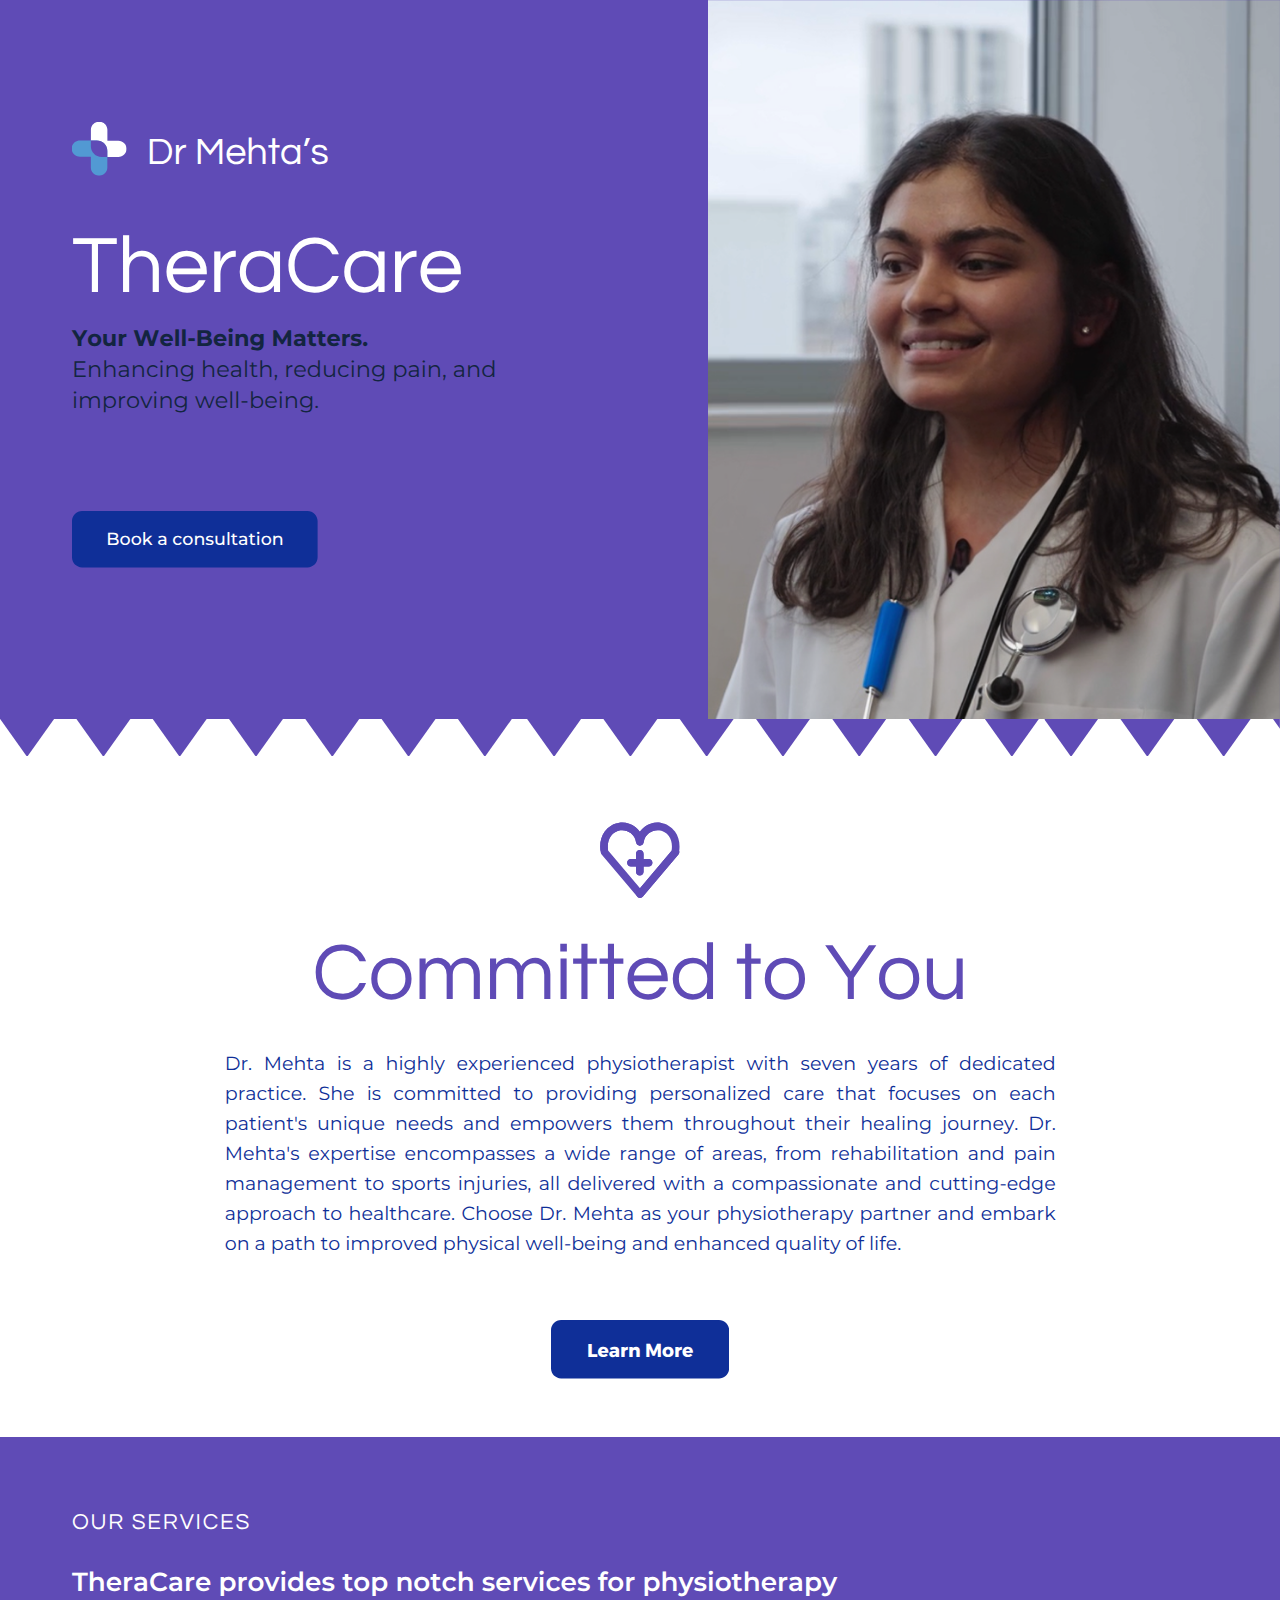
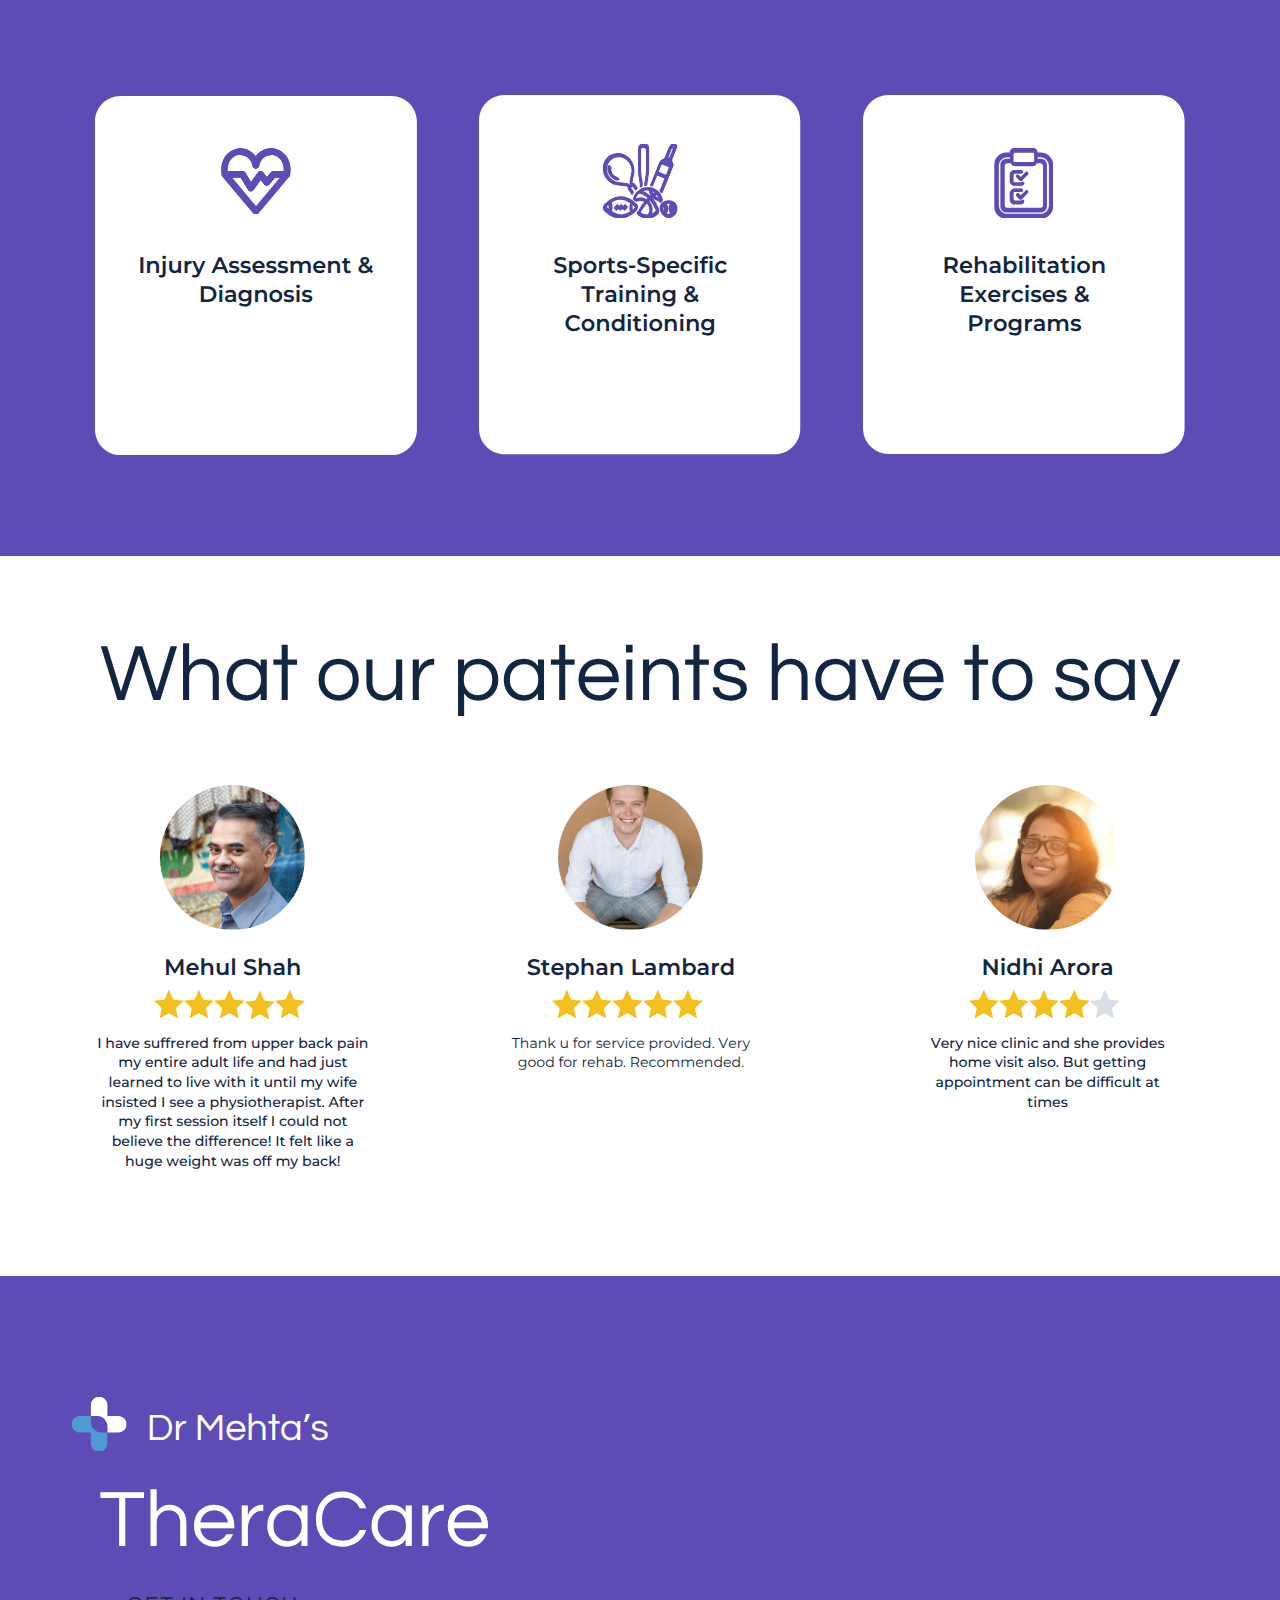
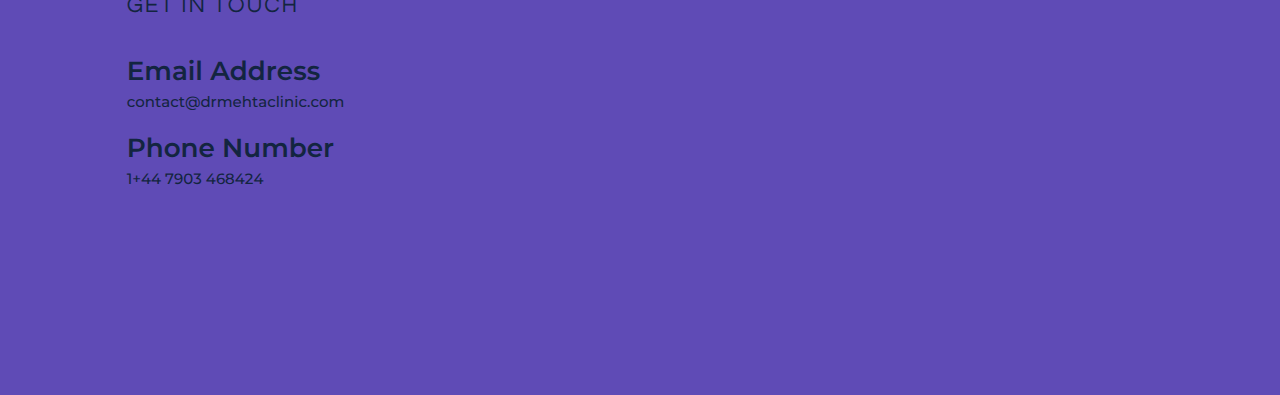
==== commit 6e83a4c6: "added the contact info" ====
--- a/index.html
+++ b/index.html
@@ -1,10 +1,45 @@
 <!DOCTYPE html>
 <!-- saved from url=(0035)https://drmehta.my.canva.site/index -->
-<html lang="en-GB" style="--inner1Vh: 7.42px; --sbw: 15px;"><head><meta http-equiv="Content-Type" content="text/html; charset=UTF-8"><!--<base href="/index/">--><base href="."><meta name="viewport" content="width=device-width, initial-scale=1.0"><title>Ultra Cure Hospital</title><meta name="description" content="Dr Mehta Physiotherapist For Sports And Other Injuries"><link rel="icon" href="https://drmehta.my.canva.site/index/26387fa4f5b1e3f7b6217b27d79bf264.png" type="image/png" sizes="16x16"><link rel="icon" href="https://drmehta.my.canva.site/index/2d0b56e7e51cf11036ad8734bdb67e2d.png" type="image/png" sizes="32x32"><link rel="apple-touch-icon" href="https://drmehta.my.canva.site/index/725b756a69a7d4c235070e51acd85560.png" sizes="180x180"><meta property="og:type" content="website"><meta property="og:url" content="https://drmehta.my.canva.site/index"><meta property="og:title" content="Ultra Cure Hospital"><meta property="og:description" content="Dr Mehta Physiotherapist For Sports And Other Injuries"><meta property="og:image" content="https://drmehta.my.canva.site/index/639aa263faa458063f2924742ae8efc3.png"><meta property="og:image:type" content="image/png"><meta property="og:image:width" content="1200"><meta property="og:image:height" content="630"><meta name="twitter:card" content="summary_large_image"><style>:root {  --ffsd: 0px;  --1vw: calc((100vw - var(--sbw, 0px)) / 100);  --1vh: var(--inner1Vh, 1vh);}@media (prefers-reduced-motion: reduce) {  .animated {    animation: none !important;  }}html {  zoom: var(--rzf, 1);  font-size: max(calc(min(var(--1vw, 1vw), 13.66px) * var(--rfso, 1)), var(--minfs, 0px));  -webkit-text-size-adjust: 100%;  scroll-behavior: smooth;}body {  font-size: calc(1rem * var(--bfso, 1));}body, html, p, ul, ol, li {  margin: 0;  padding: 0;  font-synthesis: none;  font-kerning: none;  font-variant-ligatures: none;  font-feature-settings: "kern" 0, "calt" 0, "liga" 0, "clig" 0, "dlig" 0, "hlig" 0;  font-family: unset;  -webkit-font-smoothing: subpixel-antialiased;  -moz-osx-font-smoothing: grayscale;  text-rendering: geometricprecision;  white-space: normal;}li {  text-align: unset;}a {  text-decoration: none;  color: inherit;}img {  -webkit-user-drag: none;  -moz-user-drag: none;  -o-user-drag: none;  user-drag: none;  -webkit-touch-callout: none;}@font-face {  font-family: YAFdtQi73Xs-0;  src: url(fonts/881b8da5ad9b82b143ab37dcdf069c4c.woff2);  font-style: normal;  font-weight: 400;}@font-face {  font-family: YAFdtQi73Xs-0;  src: url(fonts/527cd5a6be21d4e008281f52ae03e6de.woff2);  font-style: normal;  font-weight: 700;}@font-face {  font-family: YAFdtQi73Xs-0;  src: url(fonts/e8e51b9875286101e41224d1f8f57146.woff2);  font-style: italic;  font-weight: 400;}@font-face {  font-family: YAFdtQi73Xs-0;  src: url(fonts/ccfa3463500b1d2425324b3a1a304119.woff2);  font-style: italic;  font-weight: 700;}@font-face {  font-family: YAFdtQi73Xs-0;  src: url(fonts/b9d3823184fbb6d5a9d5804d114b70ba.woff2);  font-style: normal;  font-weight: 100;}@font-face {  font-family: YAFdtQi73Xs-0;  src: url(fonts/b33f6386bd461ec492dd56577e13136c.woff2);  font-style: italic;  font-weight: 100;}@font-face {  font-family: YAFdtQi73Xs-0;  src: url(fonts/b09eaaf9341f54a150766b674dd4dd66.woff2);  font-style: normal;  font-weight: 200;}@font-face {  font-family: YAFdtQi73Xs-0;  src: url(fonts/c076bd8c37058ebdedabdda5c2d6b111.woff2);  font-style: italic;  font-weight: 200;}@font-face {  font-family: YAFdtQi73Xs-0;  src: url(fonts/9f211f1e580dd0c34c98242b67b454a1.woff2);  font-style: normal;  font-weight: 300;}@font-face {  font-family: YAFdtQi73Xs-0;  src: url(fonts/2ffd130498e37c9f925c671e0342f1e6.woff2);  font-style: italic;  font-weight: 300;}@font-face {  font-family: YAFdtQi73Xs-0;  src: url(fonts/b13d468f88f904752a71651083120b9b.woff2);  font-style: normal;  font-weight: 500;}@font-face {  font-family: YAFdtQi73Xs-0;  src: url(fonts/2f9ca4e3b153c05839a1665e2deae5bd.woff2);  font-style: italic;  font-weight: 500;}@font-face {  font-family: YAFdtQi73Xs-0;  src: url(fonts/10bae089b2dee90878d1d146921cad11.woff2);  font-style: normal;  font-weight: 600;}@font-face {  font-family: YAFdtQi73Xs-0;  src: url(fonts/5300a700676e268371e3693408559b01.woff2);  font-style: italic;  font-weight: 600;}@font-face {  font-family: YAFdtQi73Xs-0;  src: url(fonts/5da2f7e7b5289e2ae1f44d0ac2886371.woff2);  font-style: normal;  font-weight: 800;}@font-face {  font-family: YAFdtQi73Xs-0;  src: url(fonts/b76554414c3fa738aad9e680f54c765d.woff2);  font-style: italic;  font-weight: 800;}@font-face {  font-family: YAFdtQi73Xs-0;  src: url(fonts/5c07b773952ecd9eb4715de302811a45.woff2);  font-style: normal;  font-weight: 900;}@font-face {  font-family: YAFdtQi73Xs-0;  src: url(fonts/82e327672f883fc5445ed4de237127fd.woff2);  font-style: italic;  font-weight: 900;}@font-face {  font-family: YADK4LSvvyE-0;  src: url(fonts/1c0556dd4544e7d0bc192e095918ecfb.woff2);  font-style: normal;  font-weight: 400;}@font-face {  font-family: YADK4LSvvyE-0;  src: url(fonts/1c0556dd4544e7d0bc192e095918ecfb.woff2);  font-style: normal;  font-weight: 700;}@font-face {  font-family: YADK4LSvvyE-0;  src: url(fonts/1c0556dd4544e7d0bc192e095918ecfb.woff2);  font-style: italic;  font-weight: 400;}@font-face {  font-family: YADK4LSvvyE-0;  src: url(fonts/1c0556dd4544e7d0bc192e095918ecfb.woff2);  font-style: italic;  font-weight: 700;}@font-face {  font-family: YADK4LSvvyE-0;  src: url(fonts/1c0556dd4544e7d0bc192e095918ecfb.woff2);  font-style: normal;  font-weight: 100;}@font-face {  font-family: YADK4LSvvyE-0;  src: url(fonts/1c0556dd4544e7d0bc192e095918ecfb.woff2);  font-style: italic;  font-weight: 100;}@font-face {  font-family: YADK4LSvvyE-0;  src: url(fonts/1c0556dd4544e7d0bc192e095918ecfb.woff2);  font-style: normal;  font-weight: 200;}@font-face {  font-family: YADK4LSvvyE-0;  src: url(fonts/1c0556dd4544e7d0bc192e095918ecfb.woff2);  font-style: italic;  font-weight: 200;}@font-face {  font-family: YADK4LSvvyE-0;  src: url(fonts/1c0556dd4544e7d0bc192e095918ecfb.woff2);  font-style: normal;  font-weight: 300;}@font-face {  font-family: YADK4LSvvyE-0;  src: url(fonts/1c0556dd4544e7d0bc192e095918ecfb.woff2);  font-style: italic;  font-weight: 300;}@font-face {  font-family: YADK4LSvvyE-0;  src: url(fonts/1c0556dd4544e7d0bc192e095918ecfb.woff2);  font-style: normal;  font-weight: 500;}@font-face {  font-family: YADK4LSvvyE-0;  src: url(fonts/1c0556dd4544e7d0bc192e095918ecfb.woff2);  font-style: italic;  font-weight: 500;}@font-face {  font-family: YADK4LSvvyE-0;  src: url(fonts/1c0556dd4544e7d0bc192e095918ecfb.woff2);  font-style: normal;  font-weight: 600;}@font-face {  font-family: YADK4LSvvyE-0;  src: url(fonts/1c0556dd4544e7d0bc192e095918ecfb.woff2);  font-style: italic;  font-weight: 600;}@font-face {  font-family: YADK4LSvvyE-0;  src: url(fonts/1c0556dd4544e7d0bc192e095918ecfb.woff2);  font-style: normal;  font-weight: 800;}@font-face {  font-family: YADK4LSvvyE-0;  src: url(fonts/1c0556dd4544e7d0bc192e095918ecfb.woff2);  font-style: italic;  font-weight: 800;}@font-face {  font-family: YADK4LSvvyE-0;  src: url(fonts/1c0556dd4544e7d0bc192e095918ecfb.woff2);  font-style: normal;  font-weight: 900;}@font-face {  font-family: YADK4LSvvyE-0;  src: url(fonts/1c0556dd4544e7d0bc192e095918ecfb.woff2);  font-style: italic;  font-weight: 900;}@font-face {  font-family: YACgEQNAr7w-0;  src: url(fonts/91884523e11af72d3074ba377675abaa.woff2);  font-style: normal;  font-weight: 400;}@font-face {  font-family: YACgEQNAr7w-0;  src: url(fonts/59c3f4da2467c5c0f7a3336e4c2630ce.woff2);  font-style: normal;  font-weight: 700;}@font-face {  font-family: YACgEQNAr7w-0;  src: url(fonts/91884523e11af72d3074ba377675abaa.woff2);  font-style: italic;  font-weight: 400;}@font-face {  font-family: YACgEQNAr7w-0;  src: url(fonts/59c3f4da2467c5c0f7a3336e4c2630ce.woff2);  font-style: italic;  font-weight: 700;}@font-face {  font-family: YACgEQNAr7w-0;  src: url(fonts/91884523e11af72d3074ba377675abaa.woff2);  font-style: normal;  font-weight: 100;}@font-face {  font-family: YACgEQNAr7w-0;  src: url(fonts/91884523e11af72d3074ba377675abaa.woff2);  font-style: italic;  font-weight: 100;}@font-face {  font-family: YACgEQNAr7w-0;  src: url(fonts/91884523e11af72d3074ba377675abaa.woff2);  font-style: normal;  font-weight: 200;}@font-face {  font-family: YACgEQNAr7w-0;  src: url(fonts/91884523e11af72d3074ba377675abaa.woff2);  font-style: italic;  font-weight: 200;}@font-face {  font-family: YACgEQNAr7w-0;  src: url(fonts/91884523e11af72d3074ba377675abaa.woff2);  font-style: normal;  font-weight: 300;}@font-face {  font-family: YACgEQNAr7w-0;  src: url(fonts/91884523e11af72d3074ba377675abaa.woff2);  font-style: italic;  font-weight: 300;}@font-face {  font-family: YACgEQNAr7w-0;  src: url(fonts/91884523e11af72d3074ba377675abaa.woff2);  font-style: normal;  font-weight: 500;}@font-face {  font-family: YACgEQNAr7w-0;  src: url(fonts/91884523e11af72d3074ba377675abaa.woff2);  font-style: italic;  font-weight: 500;}@font-face {  font-family: YACgEQNAr7w-0;  src: url(fonts/59c3f4da2467c5c0f7a3336e4c2630ce.woff2);  font-style: normal;  font-weight: 600;}@font-face {  font-family: YACgEQNAr7w-0;  src: url(fonts/59c3f4da2467c5c0f7a3336e4c2630ce.woff2);  font-style: italic;  font-weight: 600;}@font-face {  font-family: YACgEQNAr7w-0;  src: url(fonts/59c3f4da2467c5c0f7a3336e4c2630ce.woff2);  font-style: normal;  font-weight: 800;}@font-face {  font-family: YACgEQNAr7w-0;  src: url(fonts/59c3f4da2467c5c0f7a3336e4c2630ce.woff2);  font-style: italic;  font-weight: 800;}@font-face {  font-family: YACgEQNAr7w-0;  src: url(fonts/59c3f4da2467c5c0f7a3336e4c2630ce.woff2);  font-style: normal;  font-weight: 900;}@font-face {  font-family: YACgEQNAr7w-0;  src: url(fonts/59c3f4da2467c5c0f7a3336e4c2630ce.woff2);  font-style: italic;  font-weight: 900;}@font-face {  font-family: YACgEZ1cb1Q-0;  src: url(fonts/f8f199f09526f79e87644ed227e0f651.woff2);  font-style: normal;  font-weight: 400;}@font-face {  font-family: YACgEZ1cb1Q-0;  src: url(fonts/98c4d2c0223fc8474641c77f923528e9.woff2);  font-style: normal;  font-weight: 700;}@font-face {  font-family: YACgEZ1cb1Q-0;  src: url(fonts/d257a7100844bc3f98c9021168b6249e.woff2);  font-style: italic;  font-weight: 400;}@font-face {  font-family: YACgEZ1cb1Q-0;  src: url(fonts/1060345c54d396e76d73f1da7ee200bd.woff2);  font-style: italic;  font-weight: 700;}@font-face {  font-family: YACgEZ1cb1Q-0;  src: url(fonts/f8f199f09526f79e87644ed227e0f651.woff2);  font-style: normal;  font-weight: 100;}@font-face {  font-family: YACgEZ1cb1Q-0;  src: url(fonts/d257a7100844bc3f98c9021168b6249e.woff2);  font-style: italic;  font-weight: 100;}@font-face {  font-family: YACgEZ1cb1Q-0;  src: url(fonts/f8f199f09526f79e87644ed227e0f651.woff2);  font-style: normal;  font-weight: 200;}@font-face {  font-family: YACgEZ1cb1Q-0;  src: url(fonts/d257a7100844bc3f98c9021168b6249e.woff2);  font-style: italic;  font-weight: 200;}@font-face {  font-family: YACgEZ1cb1Q-0;  src: url(fonts/f8f199f09526f79e87644ed227e0f651.woff2);  font-style: normal;  font-weight: 300;}@font-face {  font-family: YACgEZ1cb1Q-0;  src: url(fonts/d257a7100844bc3f98c9021168b6249e.woff2);  font-style: italic;  font-weight: 300;}@font-face {  font-family: YACgEZ1cb1Q-0;  src: url(fonts/f8f199f09526f79e87644ed227e0f651.woff2);  font-style: normal;  font-weight: 500;}@font-face {  font-family: YACgEZ1cb1Q-0;  src: url(fonts/d257a7100844bc3f98c9021168b6249e.woff2);  font-style: italic;  font-weight: 500;}@font-face {  font-family: YACgEZ1cb1Q-0;  src: url(fonts/98c4d2c0223fc8474641c77f923528e9.woff2);  font-style: normal;  font-weight: 600;}@font-face {  font-family: YACgEZ1cb1Q-0;  src: url(fonts/1060345c54d396e76d73f1da7ee200bd.woff2);  font-style: italic;  font-weight: 600;}@font-face {  font-family: YACgEZ1cb1Q-0;  src: url(fonts/98c4d2c0223fc8474641c77f923528e9.woff2);  font-style: normal;  font-weight: 800;}@font-face {  font-family: YACgEZ1cb1Q-0;  src: url(fonts/1060345c54d396e76d73f1da7ee200bd.woff2);  font-style: italic;  font-weight: 800;}@font-face {  font-family: YACgEZ1cb1Q-0;  src: url(fonts/98c4d2c0223fc8474641c77f923528e9.woff2);  font-style: normal;  font-weight: 900;}@font-face {  font-family: YACgEZ1cb1Q-0;  src: url(fonts/1060345c54d396e76d73f1da7ee200bd.woff2);  font-style: italic;  font-weight: 900;}@media (max-width: 375px) {  #IAkfwX0JUtQTDkWq {    grid-area: 2 / 2 / 3 / 3;    position: relative;  }  #ZRdyW1QeypZZHvxB {    grid-template-columns: 0 412.31874301%;    left: -156.1593715%;    grid-template-rows: 0 100%;  }  #hcdDXSA3LgK9a0Ep {    grid-area: 2 / 2 / 4 / 5;    position: relative;  }  #TPtYXDAYCTae6WK8 {    font-size: max(calc(12px * var(--rfso, var(--bfso, 1))), calc(10.78054309em - var(--ffsd)));  }  #vHvegS88u3Gfvv0M {    --first-font-size: max(calc(12px * var(--rfso, var(--bfso, 1))), 10.78054309em);    --last-font-size: var(--first-font-size);    margin-top: calc(var(--first-font-size) * 0.1);    margin-bottom: calc(var(--last-font-size) * 0.1);  }  #NHwFpcnpWse0q0LK {    min-width: 60.97405794rem;  }  #Ta04k307ymMv48ZQ {    grid-area: 3 / 6 / 5 / 7;    position: relative;  }  #RXdi180rPBuqhJaw {    font-size: max(calc(12px * var(--rfso, var(--bfso, 1))), calc(16.2072419em - var(--ffsd)));  }  #MAlEkGQ4WSQTQe9i {    --first-font-size: max(calc(12px * var(--rfso, var(--bfso, 1))), 16.2072419em);    --last-font-size: var(--first-font-size);    margin-top: calc(var(--first-font-size) * 0.1);    margin-bottom: calc(var(--last-font-size) * 0.1);  }  #JEw7bOADBbMnhyZz {    min-width: 91.6rem;  }  #KXiAc1WoHSczh9sf {    grid-area: 2 / 4 / 3 / 7;    position: relative;  }  #cfIdi3ULE4BsZKON {    font-size: max(calc(12px * var(--rfso, var(--bfso, 1))), calc(4.69333867em - var(--ffsd)));  }  #jVRmP5GSmzfGCLSL {    font-size: max(calc(12px * var(--rfso, var(--bfso, 1))), calc(4.69333867em - var(--ffsd)));  }  #ImhMhssQENIKNq5J {    font-size: max(calc(12px * var(--rfso, var(--bfso, 1))), calc(4.69333867em - var(--ffsd)));  }  #NmLxCpQfoHl3NwID {    font-size: max(calc(12px * var(--rfso, var(--bfso, 1))), calc(4.69333867em - var(--ffsd)));  }  #pu8tcottalo25h2I {    --first-font-size: max(calc(12px * var(--rfso, var(--bfso, 1))), 4.69333867em);    --last-font-size: var(--first-font-size);    margin-top: calc(var(--first-font-size) * -0.1);    margin-bottom: calc(var(--last-font-size) * -0.1);  }  #Tx2DuahKen8x93r3 {    min-width: 91.6rem;  }  #DGBBznmaBmtNZxPU {    grid-area: 4 / 3 / 5 / 6;    position: relative;  }  #UkfWe80y5ikcplpS {    grid-area: 2 / 2 / 5 / 5;    position: relative;  }  #nHNK2MXQLpM4cbgn {    font-size: max(calc(12px * var(--rfso, var(--bfso, 1))), calc(4.97784em - var(--ffsd)));  }  #MUC6suLFq74ds8Vm {    --first-font-size: max(calc(12px * var(--rfso, var(--bfso, 1))), 4.97784em);    --last-font-size: var(--first-font-size);    margin-top: calc(var(--first-font-size) * 0.025);    margin-bottom: calc(var(--last-font-size) * 0.025);  }  #hRXICPnFARX4EL88 {    min-width: 65.34248607rem;  }  #IroCkdSyuYxchwyG {    grid-area: 3 / 3 / 4 / 4;    position: relative;  }  #b0lNeih5M16MXS34 {    grid-template-columns: 0 2.3448748rem 65.20915274rem 2.3448748rem;    grid-template-rows: 0 minmax(5.1126915rem, max-content) minmax(5.848892rem, max-content) minmax(5.1126915rem, max-content);  }  #NkQtM9simh33Jw76 {    grid-area: 6 / 3 / 7 / 8;    grid-template-columns: 0 0 0 69.89890235rem 21.56776432rem 0;    grid-template-rows: 0 minmax(19.32406868rem, max-content) minmax(2.57540742rem, max-content) minmax(29.95855175rem, max-content) minmax(10.15390044rem, max-content) minmax(16.07427501rem, max-content);  }  #FRfXg12joDJflo3n {    grid-area: 6 / 3 / 7 / 8;    position: relative;  }  #yCU2m91K6IJZrRoJ {    grid-area: 8 / 4 / 9 / 9;    position: relative;    clip-path: polygon(calc(0% + 0%) calc((0 * 91.46666667rem) + 0%), calc(100% - (9.86858417% + 0%)) calc((0 * 91.46666667rem) + 0%), calc(100% - (9.86858417% + 0%)) calc(100% - ((0 * 91.46666667rem) + 0%)), calc(0% + 0%) calc(100% - ((0 * 91.46666667rem) + 0%)));    margin-left: 0%;    margin-right: -10.9491059%;    margin-bottom: 0%;    margin-top: 0%;  }  #qv7aHzOSX5VN7X5g {    grid-template-columns: 4.26666667rem 0 0 15.58908772rem 5.7279677rem 60.8407246rem 9.30888664rem 0 4.26666667rem;    grid-template-rows: minmax(4.26666667rem, max-content) minmax(2.67864275rem, max-content) minmax(12.85375737rem, max-content) 0 minmax(12.45443878rem, max-content) minmax(78.08620329rem, max-content) minmax(6.4rem, max-content) minmax(115.07639262rem, max-content);  }  #page-1 {    min-height: calc(15.33401363 * var(--1vh, 1vh));  }  #rdcDYYP4OGcx935p {    grid-area: 2 / 2 / 3 / 3;    position: relative;  }  #JobcDyuvq6km4YtC {    grid-template-columns: 0 325.81368347%;    left: -112.90684174%;    grid-template-rows: 0 100%;  }  #DbIGZ3TOLiSrxMvu {    grid-area: 2 / 4 / 3 / 14;    position: relative;  }  #nFCdJkYloTQdUuW7 {    grid-area: 4 / 5 / 5 / 15;    position: relative;  }  #rSz6hxjFT4VXpTaG {    grid-area: 6 / 6 / 7 / 11;    position: relative;    clip-path: polygon(calc(0% + 0%) calc((0 * 67.00867227rem) + 0%), calc(100% - (54.01125165% + 0%)) calc((0 * 67.00867227rem) + 0%), calc(100% - (54.01125165% + 0%)) calc(100% - ((0 * 67.00867227rem) + 0%)), calc(0% + 0%) calc(100% - ((0 * 67.00867227rem) + 0%)));    margin-left: 0%;    margin-right: -117.44449149%;    margin-bottom: 0%;    margin-top: 0%;  }  #NuWNqNvr6OfP1Ut1 {    grid-area: 8 / 8 / 9 / 9;    position: relative;  }  #tlETVjjFQ6mu60ZR {    font-size: max(calc(12px * var(--rfso, var(--bfso, 1))), calc(8.94432726em - var(--ffsd)));  }  #qxdi7Fi3L7dxesT1 {    --first-font-size: max(calc(12px * var(--rfso, var(--bfso, 1))), 8.94432726em);    --last-font-size: var(--first-font-size);    margin-top: calc(var(--first-font-size) * 0.1);    margin-bottom: calc(var(--last-font-size) * 0.1);  }  #QnycgPql28mWH67F {    min-width: 91.6rem;  }  #FJoBHnohWpPVWiwA {    grid-area: 10 / 2 / 11 / 12;    position: relative;  }  #L7f0HRYPGIZPlqh4 {    font-size: max(calc(12px * var(--rfso, var(--bfso, 1))), calc(4.497776em - var(--ffsd)));  }  #DEtyvcdnywyaMCWy {    --first-font-size: max(calc(12px * var(--rfso, var(--bfso, 1))), 4.497776em);    --last-font-size: var(--first-font-size);    margin-top: calc(var(--first-font-size) * -0.2);    margin-bottom: calc(var(--last-font-size) * -0.2);  }  #aFVMPvLFAM7verI3 {    min-width: 91.6rem;  }  #iAh6kXBva01KFMNi {    grid-area: 12 / 3 / 13 / 13;    position: relative;  }  #UdGXoFrl9Uka6QqJ {    grid-area: 2 / 2 / 5 / 5;    position: relative;  }  #ZUQzkrl1rgkonCZU {    font-size: max(calc(12px * var(--rfso, var(--bfso, 1))), calc(5.33338667em - var(--ffsd)));  }  #Tg9dUvM9Fa3076BL {    --first-font-size: max(calc(12px * var(--rfso, var(--bfso, 1))), 5.33338667em);    --last-font-size: var(--first-font-size);    margin-top: calc(var(--first-font-size) * 0.025);    margin-bottom: calc(var(--last-font-size) * 0.025);  }  #JxlAHI6FjwIxrgfX {    min-width: 47.43067787rem;  }  #OcPzpK1hbyaHGAB8 {    grid-area: 3 / 3 / 4 / 4;    position: relative;  }  #TbTZquQzLdwYiPbc {    grid-template-columns: 0 1.70077891rem 47.29734453rem 1.70077891rem;    grid-template-rows: 0 minmax(5.1126915rem, max-content) minmax(6.40000267rem, max-content) minmax(5.1126915rem, max-content);  }  #bR1qxvQYIc4JBl5K {    grid-area: 14 / 7 / 15 / 10;    grid-template-columns: 0 50.69890235rem;    grid-template-rows: 0 minmax(16.62538567rem, max-content);  }  #cJzNm6cOjw8WuxSF {    grid-area: 14 / 7 / 15 / 10;    position: relative;  }  #a38Aiy6hJy2gKITP {    grid-template-columns: 4.26666667rem 0 0 0 12.2289972rem 8.15488496rem 13.75149094rem 23.19592047rem 13.75149094rem 8.15488496rem 12.2289972rem 0 0 0 4.26666667rem;    grid-template-rows: 0 minmax(6.74566667rem, max-content) minmax(6.4rem, max-content) minmax(6.74566667rem, max-content) minmax(6.4rem, max-content) minmax(10.74586667rem, max-content) minmax(18.53102599rem, max-content) minmax(21.67764204rem, max-content) minmax(8.26666667rem, max-content) minmax(10.6644175rem, max-content) minmax(8.26666667rem, max-content) minmax(22.27832506rem, max-content) minmax(18.57131109rem, max-content) minmax(16.62538567rem, max-content) minmax(21.26211254rem, max-content);  }  #page-2 {    min-height: calc(12.11691573 * var(--1vh, 1vh));  }  #ik8RvS5CBvQiKlE1 {    grid-area: 2 / 2 / 3 / 3;    position: relative;  }  #qQmFG4H3kpzsJoOr {    grid-template-columns: 0 708.42717185%;    left: -304.21358593%;    grid-template-rows: 0 100%;  }  #zOlTi7ztwvigui12 {    font-size: max(calc(12px * var(--rfso, var(--bfso, 1))), calc(4.693328em - var(--ffsd)));  }  #mXdwxbhBtkMQBvGY {    --first-font-size: max(calc(12px * var(--rfso, var(--bfso, 1))), 4.693328em);    --last-font-size: var(--first-font-size);    margin-top: calc(var(--first-font-size) * 0.1);    margin-bottom: calc(var(--last-font-size) * 0.1);  }  #M1ta8SOuScAIg95I {    min-width: 91.6rem;  }  #ZQMCZQA3wa7DJuLq {    grid-area: 2 / 2 / 3 / 4;    position: relative;  }  #OVgucfGxpkmxSkto {    font-size: max(calc(12px * var(--rfso, var(--bfso, 1))), calc(4.90666667em - var(--ffsd)));  }  #UrDAhSNkgai2FYuJ {    --first-font-size: max(calc(12px * var(--rfso, var(--bfso, 1))), 4.90666667em);    --last-font-size: var(--first-font-size);    margin-top: calc(var(--first-font-size) * -0.05);    margin-bottom: calc(var(--last-font-size) * -0.05);  }  #mOy2PYQo1bYUhmI9 {    min-width: 91.6rem;  }  #Vqeb5vgM1zKD6Ybl {    grid-area: 4 / 3 / 5 / 5;    position: relative;  }  #IWkuEL6MxbGhgqJT {    grid-area: 2 / 4 / 3 / 9;    grid-template-columns: 0 0 91.46666667rem 0;    grid-template-rows: 0 minmax(2.09730411rem, max-content) minmax(9.06137141rem, max-content) minmax(2.50469592rem, max-content);  }  #PesgQCS7KCZzHKXc {    grid-area: 2 / 4 / 3 / 9;    position: relative;  }  #P8NA3X8gbT97ucji {    display: none;  }  #i4yaYhnGOPGnJ18Q {    display: block;  }  #pyzjrRaYU2c0z0Th {    grid-area: 2 / 2 / 7 / 7;    position: relative;  }  #ZVR9NYaSk7saawxI {    grid-area: 3 / 4 / 4 / 5;    position: relative;  }  #ckUvi4ldQcUd7nvz {    font-size: max(calc(12px * var(--rfso, var(--bfso, 1))), calc(6.41320683em - var(--ffsd)));  }  #Rutk2hbgp8EpcEJY {    font-size: max(calc(12px * var(--rfso, var(--bfso, 1))), calc(6.41320683em - var(--ffsd)));  }  #gzHAUWsDnbkZhrrO {    font-size: max(calc(12px * var(--rfso, var(--bfso, 1))), calc(6.41320683em - var(--ffsd)));  }  #qCxF88xjv6qLRz2k {    --first-font-size: max(calc(12px * var(--rfso, var(--bfso, 1))), 6.41320683em);    --last-font-size: var(--first-font-size);    margin-top: calc(var(--first-font-size) * -0.05);    margin-bottom: calc(var(--last-font-size) * -0.05);  }  #ZIl4708rV5k7Mm62 {    min-width: 67.50434728rem;  }  #NdfOcQDJvPu04rWQ {    grid-area: 5 / 3 / 6 / 6;    position: relative;  }  #WgdovzWmbwxcCu8h {    grid-template-columns: 0 12.04782636rem 23.51555503rem 20.33990388rem 23.51555503rem 12.04782636rem;    grid-template-rows: 0 minmax(23.18852634rem, max-content) minmax(18.93460143rem, max-content) minmax(10.85325455rem, max-content) minmax(32.4934432rem, max-content) minmax(23.18852634rem, max-content);  }  #AXK0TYoRjNBzDqbo {    grid-area: 4 / 2 / 5 / 7;    grid-template-columns: 0 91.46666667rem;    grid-template-rows: 0 minmax(108.65835185rem, max-content);  }  #aRAqlYieUq0w73bM {    grid-area: 4 / 2 / 5 / 7;    position: relative;  }  #EoNEVAZokcJsP58r {    grid-area: 2 / 2 / 7 / 7;    position: relative;  }  #myfyV32SlOd3ufRf {    stroke-width: calc(100rem * 0.0 / 375.0);  }  #Wp4YVSb7a5ect4sj {    grid-area: 2 / 2 / 5 / 4;    position: relative;  }  #ibOqUup1q2zZoUwA {    stroke-width: calc(100rem * 0.0 / 375.0);  }  #muD4MIq7AEN9afe9 {    grid-area: 2 / 2 / 5 / 5;    position: relative;  }  #Q0yGkjCkSgBm1xaI {    stroke-width: calc(100rem * 0.0 / 375.0);  }  #xc5SCBAzg8tyLXuH {    grid-area: 3 / 3 / 4 / 4;    position: relative;  }  #A4Hl0pwbwxjBw5f2 {    grid-template-columns: 0 0.29708583rem 20.290085rem 0.59417167rem;    grid-template-rows: 0 minmax(0.58897266rem, max-content) minmax(20.11254676rem, max-content) minmax(0.29448633rem, max-content);  }  #LJZQGmM0kh2TRCHZ {    grid-template-columns: 0 0.29708583rem 21.1813425rem 0;    grid-template-rows: 0 0 minmax(20.99600575rem, max-content) minmax(0.29448633rem, max-content);  }  #xjS23yK56TDgcXHp {    grid-template-columns: 0 21.47842833rem;    grid-template-rows: 0 minmax(21.29049208rem, max-content);  }  #q2GU7iIQ7kKi2KAj {    font-size: max(calc(12px * var(--rfso, var(--bfso, 1))), calc(6.40002799em - var(--ffsd)));  }  #WNqHglTvLjBbm4bb {    font-size: max(calc(12px * var(--rfso, var(--bfso, 1))), calc(6.40002799em - var(--ffsd)));  }  #N4ojpikYD8GaTLmP {    --first-font-size: max(calc(12px * var(--rfso, var(--bfso, 1))), 6.40002799em);    --last-font-size: var(--first-font-size);    margin-top: calc(var(--first-font-size) * -0.05);    margin-bottom: calc(var(--last-font-size) * -0.05);  }  #WjR7zI5RhrovOPKj {    min-width: 67.91723491rem;  }  #WwtHw23xjUmYa7ze {    grid-area: 5 / 3 / 6 / 6;    position: relative;  }  #UNSUSDjQ0snwjYCj {    grid-template-columns: 0 11.82477607rem 23.15273662rem 21.47842833rem 23.15273662rem 11.82477607rem;    grid-template-rows: 0 minmax(13.75324182rem, max-content) minmax(21.29049208rem, max-content) minmax(9.47308113rem, max-content) minmax(32.6324901rem, max-content) minmax(25.10904673rem, max-content);  }  #JfkUsxwz1coyijjo {    grid-area: 6 / 5 / 7 / 6;    grid-template-columns: 0 91.43345372rem;    grid-template-rows: 0 minmax(102.25835185rem, max-content);  }  #uWmeXXV7YMUGgvs3 {    grid-area: 6 / 5 / 7 / 6;    position: relative;  }  #Y19g60MQN7d8mntN {    display: none;  }  #faB1iRQ74zR7ug9b {    display: block;  }  #PIw7H7QvRpcpHTB0 {    grid-area: 2 / 2 / 7 / 7;    position: relative;  }  #u4UlDG0GVf3xEuIP {    grid-area: 2 / 2 / 5 / 5;    position: relative;  }  #UT9VWNtLpYFLX0kx {    grid-area: 3 / 3 / 4 / 4;    position: relative;  }  #BFa2GStNNKTDn4me {    grid-template-columns: 0 0.4976819rem 15.99973821rem 0.4976819rem;    grid-template-rows: 0 minmax(0.58897266rem, max-content) minmax(18.93460143rem, max-content) minmax(0.58897266rem, max-content);  }  #uvzkLBQ8FGhKQl1k {    grid-template-columns: 0 16.99510201rem;    grid-template-rows: 0 minmax(20.11254676rem, max-content);  }  #SowMQeWxwSZbD6tB {    font-size: max(calc(12px * var(--rfso, var(--bfso, 1))), calc(6.40627357em - var(--ffsd)));  }  #OovWYZllnRaEA2RF {    font-size: max(calc(12px * var(--rfso, var(--bfso, 1))), calc(6.40627357em - var(--ffsd)));  }  #iJWiPDvxpr1KmFB8 {    --first-font-size: max(calc(12px * var(--rfso, var(--bfso, 1))), 6.40627357em);    --last-font-size: var(--first-font-size);    margin-top: calc(var(--first-font-size) * -0.05);    margin-bottom: calc(var(--last-font-size) * -0.05);  }  #COxKKcAdzQcOehvo {    min-width: 68.18509824rem;  }  #i7KfFokR4Spz0UZ6 {    grid-area: 5 / 3 / 6 / 6;    position: relative;  }  #Ui07IEO1sbnTlzYd {    grid-template-columns: 0 11.70745088rem 25.38465711rem 16.99510201rem 25.6720058rem 11.70745088rem;    grid-template-rows: 0 minmax(23.23020343rem, max-content) minmax(20.11254676rem, max-content) minmax(9.51653285rem, max-content) minmax(32.45831484rem, max-content) minmax(23.23020343rem, max-content);  }  #RD5bucF5YuAhGeO5 {    grid-area: 8 / 3 / 9 / 8;    grid-template-columns: 0 91.46666667rem;    grid-template-rows: 0 minmax(108.5478013rem, max-content);  }  #sscXAVyn4NbvgnoZ {    grid-area: 8 / 3 / 9 / 8;    position: relative;  }  #mUlvI3wAgHA7jdd7 {    grid-template-columns: 4.26666667rem 0 0 0.01660647rem 91.43345372rem 0.01660647rem 0 0 4.26666667rem;    grid-template-rows: minmax(12.44rem, max-content) minmax(13.66337144rem, max-content) minmax(27.48792735rem, max-content) minmax(108.65835185rem, max-content) minmax(6.4rem, max-content) minmax(102.25835185rem, max-content) minmax(6.4rem, max-content) minmax(108.5478013rem, max-content) minmax(12.44rem, max-content);  }  #page-3 {    min-height: calc(26.34619961 * var(--1vh, 1vh));  }  #r1wB1EP60GBE1rQ9 {    grid-area: 2 / 2 / 3 / 3;    position: relative;  }  #eqP7EZObWSjAkRpl {    grid-template-columns: 0 738.40168392%;    left: -319.20084196%;    grid-template-rows: 0 100%;  }  #KeYKU7405HCJIyeN {    font-size: max(calc(12px * var(--rfso, var(--bfso, 1))), calc(8.03554133em - var(--ffsd)));  }  #HeE6j5WkX5fcy0CP {    --first-font-size: max(calc(12px * var(--rfso, var(--bfso, 1))), 8.03554133em);    --last-font-size: var(--first-font-size);    margin-top: calc(var(--first-font-size) * 0.1);    margin-bottom: calc(var(--last-font-size) * 0.1);  }  #WNHaYOE19S5IZi66 {    min-width: 91.6rem;  }  #Ys7RCUy6M74cv5L7 {    grid-area: 2 / 2 / 3 / 15;    position: relative;  }  #pATspZSuZl8aSsGU {    grid-area: 2 / 2 / 9 / 9;    position: relative;  }  #zC80G20ZxhFECt3b {    font-size: calc(6.40003523em - var(--ffsd));  }  #ktJgV9J1KgoH97vY {    --first-font-size: 6.40003523em;    --last-font-size: var(--first-font-size);    margin-top: calc(var(--first-font-size) * -0.05);    margin-bottom: calc(var(--last-font-size) * -0.05);  }  #HMUfy9zJDkYK13nz {    min-width: 78.94275981rem;  }  #ghAOlYBcAVgceONq {    grid-area: 3 / 3 / 4 / 7;    position: relative;  }  #TloTUbMPGSlvwe9Q {    grid-area: 5 / 2 / 10 / 4;    position: relative;  }  #DEi7cOT6XARCRETS {    grid-area: 2 / 3 / 7 / 5;    position: relative;  }  #A90Z6Xc1n86IEkTL {    grid-area: 3 / 6 / 8 / 7;    position: relative;  }  #pJvvJuSTIommq7HS {    grid-area: 6 / 8 / 11 / 9;    position: relative;  }  #mgjQEXqQlkCrBjn7 {    grid-area: 4 / 10 / 9 / 11;    position: relative;  }  #l0EXV0Txp7j9ofs7 {    grid-template-columns: 0 8.53333333rem 0.09101761rem 8.53333333rem 0 8.62435095rem 0 8.62435095rem 0 8.62435095rem;    grid-template-rows: 0 0 0 0 minmax(0.16617981rem, max-content) minmax(8.03479391rem, max-content) 0 0 0 minmax(0.16617981rem, max-content);  }  #ZMILqLxvsoi6uY2g {    font-size: calc(4.02480699em - var(--ffsd));  }  #tYozTPNpIP4knCay {    --first-font-size: 4.02480699em;    --last-font-size: var(--first-font-size);    margin-top: calc(var(--first-font-size) * -0.1);    margin-bottom: calc(var(--last-font-size) * -0.1);  }  #k0Kd90PlH0QC4cx9 {    min-width: 78.94275981rem;  }  #acr3E9aRqEATU0kE {    grid-area: 7 / 4 / 8 / 8;    position: relative;  }  #mOKvboiw3RoP9O7W {    grid-area: 5 / 3 / 7 / 12;    grid-template-columns: 0 1.78147653rem 0 16.98924204rem 43.03073712rem 18.78944732rem 0 10.84255071rem;    grid-template-rows: 0 minmax(17.17329789rem, max-content) minmax(7.67768431rem, max-content) minmax(2.4rem, max-content) minmax(8.36715353rem, max-content) minmax(4.5088513rem, max-content) minmax(38.13253529rem, max-content) minmax(9.81534168rem, max-content);  }  #FibhNDrpLM2n0its {    grid-area: 5 / 3 / 7 / 12;    position: relative;  }  #JldRgZTROIiALZzB {    grid-area: 2 / 2 / 5 / 5;    position: relative;  }  #mUr65ItrwEvpjBws {    grid-area: 3 / 3 / 4 / 4;    position: relative;  }  #dc0BmrTy0sXsx1eM {    grid-area: 4 / 6 / 6 / 9;    grid-template-columns: 0 4.45961067rem 41.23053184rem 4.45961067rem;    grid-template-rows: 0 minmax(4.45969313rem, max-content) minmax(41.23036691rem, max-content) minmax(4.45969313rem, max-content);  }  #ETIUvSZ4LDWKNIjV {    grid-area: 4 / 6 / 6 / 9;    position: relative;  }  #DmBTNIt9FkKZ7mH5 {    grid-area: 2 / 2 / 17 / 17;    position: relative;  }  #UZmOKFScTrn8SHuR {    font-size: calc(6.40003523em - var(--ffsd));  }  #kLoosjxUNhei4SHp {    --first-font-size: 6.40003523em;    --last-font-size: var(--first-font-size);    margin-top: calc(var(--first-font-size) * -0.05);    margin-bottom: calc(var(--last-font-size) * -0.05);  }  #vwjVdQTYR0dQ1ph1 {    min-width: 74.26457584rem;  }  #iHsbwQ1BewlZEUoz {    grid-area: 3 / 3 / 4 / 15;    position: relative;  }  #bKth9BvS3ApLb1kK {    grid-area: 8 / 5 / 13 / 7;    position: relative;  }  #MpZkBikDKamVKVYI {    grid-area: 5 / 6 / 10 / 8;    position: relative;  }  #VPtq414tf3U0zmzI {    grid-area: 6 / 9 / 11 / 10;    position: relative;  }  #APpPEaeZmd9YGWh6 {    grid-area: 9 / 11 / 14 / 12;    position: relative;  }  #EbvhMWJTlaFWSkqi {    grid-area: 7 / 13 / 12 / 14;    position: relative;  }  #hoOUt26oSFLgY8k3 {    font-size: calc(4.02480699em - var(--ffsd));  }  #nSjWFNlXJsf7SRWx {    --first-font-size: 4.02480699em;    --last-font-size: var(--first-font-size);    margin-top: calc(var(--first-font-size) * -0.1);    margin-bottom: calc(var(--last-font-size) * -0.1);  }  #nl8I96kgIRJe7FCX {    min-width: 74.26457584rem;  }  #pTML5QcoNDAT1HFU {    grid-area: 15 / 4 / 16 / 16;    position: relative;  }  #NXI9Gewais3mFPFW {    grid-area: 9 / 5 / 11 / 14;    grid-template-columns: 0 8.65110561rem 0 14.65015005rem 8.53333333rem 0.09101761rem 8.53333333rem 0 8.62435095rem 0 8.62435095rem 0 8.62435095rem 16.45035533rem 0 8.65110561rem;    grid-template-rows: 0 minmax(22.1352637rem, max-content) minmax(7.67768431rem, max-content) minmax(2.23382019rem, max-content) 0 0 0 minmax(0.16617981rem, max-content) minmax(8.03479391rem, max-content) 0 0 0 minmax(0.16617981rem, max-content) minmax(4.67503111rem, max-content) minmax(10.32003765rem, max-content) minmax(32.6658735rem, max-content);  }  #l2JmwfenkDz3n5PW {    grid-area: 9 / 5 / 11 / 14;    position: relative;  }  #mo2lXmM1priB94Cv {    grid-area: 2 / 2 / 5 / 5;    position: relative;  }  #t0TKSr97eHrdrCUc {    grid-area: 3 / 3 / 4 / 4;    position: relative;  }  #qETx5m0Nfw13qxas {    grid-area: 8 / 7 / 10 / 10;    grid-template-columns: 0 4.45961067rem 41.23053184rem 4.45961067rem;    grid-template-rows: 0 minmax(4.45969313rem, max-content) minmax(41.23036691rem, max-content) minmax(4.45969313rem, max-content);  }  #hkQIcmhD7MlGKQxE {    grid-area: 8 / 7 / 10 / 10;    position: relative;  }  #eXwHvCp0b5ga1X95 {    grid-area: 2 / 2 / 9 / 9;    position: relative;  }  #ugGVmA8viJK0N7YZ {    font-size: calc(6.40003523em - var(--ffsd));  }  #a9BXK3eXirYv9yDm {    --first-font-size: 6.40003523em;    --last-font-size: var(--first-font-size);    margin-top: calc(var(--first-font-size) * -0.05);    margin-bottom: calc(var(--last-font-size) * -0.05);  }  #l1OviHIyeVET8SEP {    min-width: 74.06288727rem;  }  #pnsaoUB9kThrBC6R {    grid-area: 3 / 3 / 4 / 7;    position: relative;  }  #esL0VXi5XFWgwMVs {    grid-area: 5 / 2 / 10 / 4;    position: relative;  }  #BYIpISoYhtSaZWD9 {    grid-area: 2 / 3 / 7 / 5;    position: relative;  }  #rUW48rlNhwGhXtFL {    grid-area: 3 / 6 / 8 / 7;    position: relative;  }  #f0aeIa6sQTjagDFR {    grid-area: 6 / 8 / 11 / 9;    position: relative;  }  #NciiN3wvA2LaU63O {    grid-area: 4 / 10 / 9 / 11;    position: relative;  }  #sEhprWqncgTP833A {    grid-template-columns: 0 8.53333333rem 0.09101761rem 8.53333333rem 0 8.62435095rem 0 8.62435095rem 0 8.62435095rem;    grid-template-rows: 0 0 0 0 minmax(0.16617981rem, max-content) minmax(8.03479391rem, max-content) 0 0 0 minmax(0.16617981rem, max-content);  }  #ux3VzMOCkjVD3eOC {    font-size: calc(4.02480699em - var(--ffsd));  }  #Xcw0OxWmweSXzw8U {    --first-font-size: 4.02480699em;    --last-font-size: var(--first-font-size);    margin-top: calc(var(--first-font-size) * -0.1);    margin-bottom: calc(var(--last-font-size) * -0.1);  }  #O6QOEU8gKWLcq5qN {    min-width: 74.06288727rem;  }  #quNwfyHz3qwqjUUr {    grid-area: 7 / 4 / 8 / 8;    position: relative;  }  #JTfKniAS6rCfdMoA {    grid-area: 13 / 4 / 15 / 13;    grid-template-columns: 0 10.0277183rem 0 14.54930577rem 43.03073712rem 16.34951105rem 0 7.47618149rem;    grid-template-rows: 0 minmax(25.59259416rem, max-content) minmax(7.67768431rem, max-content) minmax(2.3169101rem, max-content) minmax(8.36715353rem, max-content) minmax(4.59194121rem, max-content) minmax(21.44503671rem, max-content) minmax(18.08354399rem, max-content);  }  #ZPolTadDvFhsx2bT {    grid-area: 13 / 4 / 15 / 13;    position: relative;  }  #aW581Iz9nKpF9Ivh {    grid-area: 2 / 2 / 5 / 5;    position: relative;  }  #RxREpBWMz4c3b8Zh {    grid-area: 3 / 3 / 4 / 4;    position: relative;  }  #EvQkChivCcp3OavL {    grid-area: 12 / 8 / 14 / 11;    grid-template-columns: 0 4.45961067rem 41.23053184rem 4.45961067rem;    grid-template-rows: 0 minmax(4.45969313rem, max-content) minmax(41.23036691rem, max-content) minmax(4.45969313rem, max-content);  }  #WZ4gOce5tLWXTdT9 {    grid-area: 12 / 8 / 14 / 11;    position: relative;  }  #G0Gpwcyq8gvh12oQ {    grid-template-columns: 4.26666667rem 0.01660647rem 0 0 16.11131318rem 4.53053709rem 1.2757684rem 44.34344768rem 4.53053709rem 1.2757684rem 19.36608187rem 0 0 0.01660647rem 4.26666667rem;    grid-template-rows: minmax(12.37333333rem, max-content) minmax(7.79573629rem, max-content) minmax(12.83313938rem, max-content) minmax(35.37645529rem, max-content) minmax(14.77329789rem, max-content) minmax(73.30156611rem, max-content) minmax(6.4rem, max-content) minmax(30.41448948rem, max-content) minmax(19.7352637rem, max-content) minmax(68.33960029rem, max-content) minmax(6.4rem, max-content) minmax(26.95715901rem, max-content) minmax(23.19259416rem, max-content) minmax(64.88226983rem, max-content) minmax(12.37333333rem, max-content);  }  #page-4 {    min-height: calc(27.46094296 * var(--1vh, 1vh));  }  #r6vEbH216H7nBGee {    grid-area: 2 / 2 / 3 / 3;    position: relative;  }  #YdUNOOnVVAkE0zDe {    grid-template-columns: 0 503.95469885%;    left: -201.97734943%;    grid-template-rows: 0 100%;  }  #kwWoUo89o7rxF3Zf {    grid-area: 2 / 2 / 4 / 9;    position: relative;  }  #mV2WPZ2fylFVYQd9 {    font-size: max(calc(12px * var(--rfso, var(--bfso, 1))), calc(10.78054309em - var(--ffsd)));  }  #sn5iC09xqSGmM1J1 {    --first-font-size: max(calc(12px * var(--rfso, var(--bfso, 1))), 10.78054309em);    --last-font-size: var(--first-font-size);    margin-top: calc(var(--first-font-size) * 0.1);    margin-bottom: calc(var(--last-font-size) * 0.1);  }  #PXTN79yP6g2C7iUb {    min-width: 60.97405794rem;  }  #vqZCUcr2ttGUpkkP {    grid-area: 3 / 10 / 5 / 12;    position: relative;  }  #ZX134hs9J8cPRbvI {    font-size: max(calc(12px * var(--rfso, var(--bfso, 1))), calc(16.2072419em - var(--ffsd)));  }  #q6MDCHd5Sm37ivwH {    --first-font-size: max(calc(12px * var(--rfso, var(--bfso, 1))), 16.2072419em);    --last-font-size: var(--first-font-size);    margin-top: calc(var(--first-font-size) * 0.1);    margin-bottom: calc(var(--last-font-size) * 0.1);  }  #FD77nbePybKP77KV {    min-width: 91.6rem;  }  #QC3KdS3aRAdLXXDO {    grid-area: 6 / 7 / 7 / 17;    position: relative;  }  #a3b8WT65rVFxm0XH {    font-size: max(calc(12px * var(--rfso, var(--bfso, 1))), calc(4.693328em - var(--ffsd)));  }  #SwOJJuPC7lJJEt0F {    --first-font-size: max(calc(12px * var(--rfso, var(--bfso, 1))), 4.693328em);    --last-font-size: var(--first-font-size);    margin-top: calc(var(--first-font-size) * 0.1);    margin-bottom: calc(var(--last-font-size) * 0.1);  }  #KDdroyQcq9xNfI1X {    min-width: 91.6rem;  }  #jQlQT5lJXG47Jupz {    grid-area: 8 / 4 / 9 / 14;    position: relative;  }  #i6ovaiCBxJcCEPtK {    font-size: max(calc(12px * var(--rfso, var(--bfso, 1))), calc(4.90666667em - var(--ffsd)));  }  #k1GhDzIz1tI9O92K {    --first-font-size: max(calc(12px * var(--rfso, var(--bfso, 1))), 4.90666667em);    --last-font-size: var(--first-font-size);    margin-top: calc(var(--first-font-size) * -0.05);    margin-bottom: calc(var(--last-font-size) * -0.05);  }  #KgGJlg3kuFGl1wFC {    min-width: 91.6rem;  }  #rkUa6X3prrc8R5IK {    grid-area: 2 / 3 / 3 / 5;    position: relative;  }  #tSISyG7liCQXlwlm {    font-size: max(calc(12px * var(--rfso, var(--bfso, 1))), calc(4.26666667em - var(--ffsd)));  }  #iu3c6qKJNN5Bzt4L {    --first-font-size: max(calc(12px * var(--rfso, var(--bfso, 1))), 4.26666667em);    --last-font-size: var(--first-font-size);    margin-top: calc(var(--first-font-size) * -0.1);    margin-bottom: calc(var(--last-font-size) * -0.1);  }  #PVdm19BugV2tETsP {    min-width: 91.6rem;  }  #BVHABzLEHEHBy8Um {    grid-area: 4 / 2 / 5 / 4;    position: relative;  }  #xpmjC4FvsBXv82cO {    grid-area: 10 / 5 / 11 / 15;    grid-template-columns: 0 0 91.46666667rem 0;    grid-template-rows: 0 minmax(5.00939184rem, max-content) minmax(1.78884965rem, max-content) minmax(2.83664357rem, max-content);  }  #r88uEMUuJL33KiDQ {    grid-area: 10 / 5 / 11 / 15;    position: relative;  }  #rzT9aUQK1p9cvfG5 {    font-size: max(calc(12px * var(--rfso, var(--bfso, 1))), calc(4.90666667em - var(--ffsd)));  }  #jWAw4LkuFE7ihEaF {    --first-font-size: max(calc(12px * var(--rfso, var(--bfso, 1))), 4.90666667em);    --last-font-size: var(--first-font-size);    margin-top: calc(var(--first-font-size) * -0.05);    margin-bottom: calc(var(--last-font-size) * -0.05);  }  #XRKVkA20KQJ4Cvpu {    min-width: 91.6rem;  }  #YlRKwTC8fSU1NzcT {    grid-area: 2 / 3 / 3 / 5;    position: relative;  }  #EZKqm7wqyalrOJBt {    font-size: max(calc(12px * var(--rfso, var(--bfso, 1))), calc(4.26666667em - var(--ffsd)));  }  #Iz8Gb3xCrECiFzHi {    --first-font-size: max(calc(12px * var(--rfso, var(--bfso, 1))), 4.26666667em);    --last-font-size: var(--first-font-size);    margin-top: calc(var(--first-font-size) * -0.1);    margin-bottom: calc(var(--last-font-size) * -0.1);  }  #mZ5kg7SWuFTgqwsk {    min-width: 91.6rem;  }  #IPOnVbIwEJCc887a {    grid-area: 4 / 2 / 5 / 4;    position: relative;  }  #ISOrq7joiaBJkWD1 {    grid-area: 12 / 6 / 13 / 16;    grid-template-columns: 0 0 91.46666667rem 0;    grid-template-rows: 0 minmax(5.00939184rem, max-content) minmax(1.78884965rem, max-content) minmax(2.83664357rem, max-content);  }  #XCEm6fRvOgt3PrpS {    grid-area: 12 / 6 / 13 / 16;    position: relative;  }  #FTVYJXQrlWEjMudD {    grid-area: 2 / 2 / 5 / 5;    position: relative;  }  #BEPwDGoOf0mcA9TU {    font-size: max(calc(12px * var(--rfso, var(--bfso, 1))), calc(4.97784em - var(--ffsd)));  }  #q3lcMQTvvgqoZDw1 {    --first-font-size: max(calc(12px * var(--rfso, var(--bfso, 1))), 4.97784em);    --last-font-size: var(--first-font-size);    margin-top: calc(var(--first-font-size) * 0.025);    margin-bottom: calc(var(--last-font-size) * 0.025);  }  #MzCK4GiKBw9xzcvZ {    min-width: 65.34248607rem;  }  #t8rylkUvoRv2GDVE {    grid-area: 3 / 3 / 4 / 4;    position: relative;  }  #JVC98k3IYgfq7nMb {    grid-template-columns: 0 2.3448748rem 65.20915274rem 2.3448748rem;    grid-template-rows: 0 minmax(5.1126915rem, max-content) minmax(5.848892rem, max-content) minmax(5.1126915rem, max-content);  }  #sAzE0THDEAufhdW4 {    grid-area: 14 / 8 / 15 / 11;    grid-template-columns: 0 69.89890235rem;    grid-template-rows: 0 minmax(16.07427501rem, max-content);  }  #EkOZrmJXKmlRtSqq {    grid-area: 14 / 8 / 15 / 11;    position: relative;  }  #XpyLsIfScGUzOrUB {    grid-area: 16 / 3 / 17 / 13;    position: relative;  }  #LAuM9pFTsOKAaTJE {    grid-template-columns: 4.26666667rem 0 0 0 0 0 1.56610187rem 14.02298585rem 5.7279677rem 50.14794879rem 10.69277581rem 9.30888664rem 0 0 0 0 4.26666667rem;    grid-template-rows: minmax(15.89959665rem, max-content) minmax(2.67864275rem, max-content) minmax(12.85375737rem, max-content) 0 minmax(6.36558666rem, max-content) minmax(19.32406868rem, max-content) minmax(6.4rem, max-content) minmax(4.19460822rem, max-content) minmax(10.52109416rem, max-content) minmax(9.63488506rem, max-content) minmax(6.4rem, max-content) minmax(9.63488506rem, max-content) minmax(15.11139901rem, max-content) minmax(16.07427501rem, max-content) minmax(6.4rem, max-content) minmax(125.9437751rem, max-content) minmax(15.89959665rem, max-content);  }  #page-5 {    min-height: calc(18.74192806 * var(--1vh, 1vh));  }}@media (min-width: 375.05px) and (max-width: 480px) {  #IAkfwX0JUtQTDkWq {    grid-area: 2 / 2 / 3 / 3;    position: relative;  }  #ZRdyW1QeypZZHvxB {    grid-template-columns: 0 392.03867209%;    left: -146.01933604%;    grid-template-rows: 0 100%;  }  #hcdDXSA3LgK9a0Ep {    grid-area: 2 / 2 / 4 / 5;    position: relative;  }  #TPtYXDAYCTae6WK8 {    font-size: max(calc(12px * var(--rfso, var(--bfso, 1))), calc(8.42229929em - var(--ffsd)));  }  #vHvegS88u3Gfvv0M {    --first-font-size: max(calc(12px * var(--rfso, var(--bfso, 1))), 8.42229929em);    --last-font-size: var(--first-font-size);    margin-top: calc(var(--first-font-size) * 0.1);    margin-bottom: calc(var(--last-font-size) * 0.1);  }  #NHwFpcnpWse0q0LK {    min-width: 47.63598276rem;  }  #Ta04k307ymMv48ZQ {    grid-area: 3 / 6 / 5 / 7;    position: relative;  }  #RXdi180rPBuqhJaw {    font-size: max(calc(12px * var(--rfso, var(--bfso, 1))), calc(16.53800194em - var(--ffsd)));  }  #MAlEkGQ4WSQTQe9i {    --first-font-size: max(calc(12px * var(--rfso, var(--bfso, 1))), 16.53800194em);    --last-font-size: var(--first-font-size);    margin-top: calc(var(--first-font-size) * 0.1);    margin-bottom: calc(var(--last-font-size) * 0.1);  }  #JEw7bOADBbMnhyZz {    min-width: 93.4375rem;  }  #KXiAc1WoHSczh9sf {    grid-area: 2 / 4 / 3 / 7;    position: relative;  }  #cfIdi3ULE4BsZKON {    font-size: max(calc(12px * var(--rfso, var(--bfso, 1))), calc(4.57978756em - var(--ffsd)));  }  #jVRmP5GSmzfGCLSL {    font-size: max(calc(12px * var(--rfso, var(--bfso, 1))), calc(4.57978756em - var(--ffsd)));  }  #ImhMhssQENIKNq5J {    font-size: max(calc(12px * var(--rfso, var(--bfso, 1))), calc(4.57978756em - var(--ffsd)));  }  #NmLxCpQfoHl3NwID {    font-size: max(calc(12px * var(--rfso, var(--bfso, 1))), calc(4.57978756em - var(--ffsd)));  }  #pu8tcottalo25h2I {    --first-font-size: max(calc(12px * var(--rfso, var(--bfso, 1))), 4.57978756em);    --last-font-size: var(--first-font-size);    margin-top: calc(var(--first-font-size) * -0.1);    margin-bottom: calc(var(--last-font-size) * -0.1);  }  #Tx2DuahKen8x93r3 {    min-width: 93.4375rem;  }  #DGBBznmaBmtNZxPU {    grid-area: 4 / 3 / 5 / 6;    position: relative;  }  #UkfWe80y5ikcplpS {    grid-area: 2 / 2 / 5 / 5;    position: relative;  }  #nHNK2MXQLpM4cbgn {    font-size: max(calc(12px * var(--rfso, var(--bfso, 1))), calc(3.8889375em - var(--ffsd)));  }  #MUC6suLFq74ds8Vm {    --first-font-size: max(calc(12px * var(--rfso, var(--bfso, 1))), 3.8889375em);    --last-font-size: var(--first-font-size);    margin-top: calc(var(--first-font-size) * 0.025);    margin-bottom: calc(var(--last-font-size) * 0.025);  }  #hRXICPnFARX4EL88 {    min-width: 51.04881724rem;  }  #IroCkdSyuYxchwyG {    grid-area: 3 / 3 / 4 / 4;    position: relative;  }  #b0lNeih5M16MXS34 {    grid-template-columns: 0 1.83193344rem 50.94465058rem 1.83193344rem;    grid-template-rows: 0 minmax(3.99429024rem, max-content) minmax(4.56944688rem, max-content) minmax(3.99429024rem, max-content);  }  #NkQtM9simh33Jw76 {    grid-area: 6 / 3 / 7 / 8;    grid-template-columns: 0 0 0 54.60851746rem 38.72481588rem 0;    grid-template-rows: 0 minmax(19.71843743rem, max-content) minmax(2.01203705rem, max-content) minmax(30.56995076rem, max-content) minmax(7.93273472rem, max-content) minmax(12.55802735rem, max-content);  }  #FRfXg12joDJflo3n {    grid-area: 6 / 3 / 7 / 8;    position: relative;  }  #yCU2m91K6IJZrRoJ {    grid-area: 8 / 4 / 9 / 9;    position: relative;    clip-path: polygon(calc(0% + 0%) calc((0 * 93.33333333rem) + 0%), calc(100% - (9.86858417% + 0%)) calc((0 * 93.33333333rem) + 0%), calc(100% - (9.86858417% + 0%)) calc(100% - ((0 * 93.33333333rem) + 0%)), calc(0% + 0%) calc(100% - ((0 * 93.33333333rem) + 0%)));    margin-left: 0%;    margin-right: -10.9491059%;    margin-bottom: 0%;    margin-top: 0%;  }  #qv7aHzOSX5VN7X5g {    grid-template-columns: 3.33333333rem 0 0 12.17897478rem 4.47497477rem 47.5318161rem 29.14756769rem 0 3.33333333rem;    grid-template-rows: minmax(3.33333333rem, max-content) minmax(2.09268965rem, max-content) minmax(10.04199795rem, max-content) 0 minmax(9.7300303rem, max-content) minmax(72.7911873rem, max-content) minmax(5rem, max-content) minmax(117.42489043rem, max-content);  }  #page-1 {    min-height: calc(17.47070446 * var(--1vh, 1vh));  }  #rdcDYYP4OGcx935p {    grid-area: 2 / 2 / 3 / 3;    position: relative;  }  #JobcDyuvq6km4YtC {    grid-template-columns: 0 274.29395925%;    left: -87.14697963%;    grid-template-rows: 0 100%;  }  #DbIGZ3TOLiSrxMvu {    grid-area: 2 / 4 / 3 / 14;    position: relative;  }  #nFCdJkYloTQdUuW7 {    grid-area: 4 / 5 / 5 / 15;    position: relative;  }  #rSz6hxjFT4VXpTaG {    grid-area: 6 / 6 / 7 / 11;    position: relative;    clip-path: polygon(calc(0% + 0%) calc((0 * 52.35052521rem) + 0%), calc(100% - (54.01125165% + 0%)) calc((0 * 52.35052521rem) + 0%), calc(100% - (54.01125165% + 0%)) calc(100% - ((0 * 52.35052521rem) + 0%)), calc(0% + 0%) calc(100% - ((0 * 52.35052521rem) + 0%)));    margin-left: 0%;    margin-right: -117.44449149%;    margin-bottom: 0%;    margin-top: 0%;  }  #NuWNqNvr6OfP1Ut1 {    grid-area: 8 / 8 / 9 / 9;    position: relative;  }  #tlETVjjFQ6mu60ZR {    font-size: max(calc(12px * var(--rfso, var(--bfso, 1))), calc(9.12686455em - var(--ffsd)));  }  #qxdi7Fi3L7dxesT1 {    --first-font-size: max(calc(12px * var(--rfso, var(--bfso, 1))), 9.12686455em);    --last-font-size: var(--first-font-size);    margin-top: calc(var(--first-font-size) * 0.1);    margin-bottom: calc(var(--last-font-size) * 0.1);  }  #QnycgPql28mWH67F {    min-width: 93.4375rem;  }  #FJoBHnohWpPVWiwA {    grid-area: 10 / 2 / 11 / 12;    position: relative;  }  #L7f0HRYPGIZPlqh4 {    font-size: max(calc(12px * var(--rfso, var(--bfso, 1))), calc(3.5138875em - var(--ffsd)));  }  #DEtyvcdnywyaMCWy {    --first-font-size: max(calc(12px * var(--rfso, var(--bfso, 1))), 3.5138875em);    --last-font-size: var(--first-font-size);    margin-top: calc(var(--first-font-size) * -0.2);    margin-bottom: calc(var(--last-font-size) * -0.2);  }  #aFVMPvLFAM7verI3 {    min-width: 93.4375rem;  }  #iAh6kXBva01KFMNi {    grid-area: 12 / 3 / 13 / 13;    position: relative;  }  #UdGXoFrl9Uka6QqJ {    grid-area: 2 / 2 / 5 / 5;    position: relative;  }  #ZUQzkrl1rgkonCZU {    font-size: max(calc(12px * var(--rfso, var(--bfso, 1))), calc(4.16670833em - var(--ffsd)));  }  #Tg9dUvM9Fa3076BL {    --first-font-size: max(calc(12px * var(--rfso, var(--bfso, 1))), 4.16670833em);    --last-font-size: var(--first-font-size);    margin-top: calc(var(--first-font-size) * 0.025);    margin-bottom: calc(var(--last-font-size) * 0.025);  }  #JxlAHI6FjwIxrgfX {    min-width: 37.05521708rem;  }  #OcPzpK1hbyaHGAB8 {    grid-area: 3 / 3 / 4 / 4;    position: relative;  }  #TbTZquQzLdwYiPbc {    grid-template-columns: 0 1.32873352rem 36.95105042rem 1.32873352rem;    grid-template-rows: 0 minmax(3.99429024rem, max-content) minmax(5.00000208rem, max-content) minmax(3.99429024rem, max-content);  }  #bR1qxvQYIc4JBl5K {    grid-area: 14 / 7 / 15 / 10;    grid-template-columns: 0 39.60851746rem;    grid-template-rows: 0 minmax(12.98858256rem, max-content);  }  #cJzNm6cOjw8WuxSF {    grid-area: 14 / 7 / 15 / 10;    position: relative;  }  #a38Aiy6hJy2gKITP {    grid-template-columns: 3.33333333rem 0 0 0 20.49140406rem 6.37100388rem 10.7433523rem 18.12181286rem 10.7433523rem 6.37100388rem 20.49140406rem 0 0 0 3.33333333rem;    grid-template-rows: 0 minmax(6.88333333rem, max-content) minmax(5rem, max-content) minmax(6.88333333rem, max-content) minmax(5rem, max-content) minmax(8.39520833rem, max-content) minmax(14.47736406rem, max-content) minmax(16.93565784rem, max-content) minmax(6.45833333rem, max-content) minmax(10.88205868rem, max-content) minmax(6.45833333rem, max-content) minmax(22.73298475rem, max-content) minmax(14.50883679rem, max-content) minmax(12.98858256rem, max-content) minmax(16.61102542rem, max-content);  }  #page-2 {    min-height: calc(12.22356119 * var(--1vh, 1vh));  }  #ik8RvS5CBvQiKlE1 {    grid-area: 2 / 2 / 3 / 3;    position: relative;  }  #qQmFG4H3kpzsJoOr {    grid-template-columns: 0 537.62985773%;    left: -218.81492886%;    grid-template-rows: 0 100%;  }  #zOlTi7ztwvigui12 {    font-size: max(calc(12px * var(--rfso, var(--bfso, 1))), calc(3.6666625em - var(--ffsd)));  }  #mXdwxbhBtkMQBvGY {    --first-font-size: max(calc(12px * var(--rfso, var(--bfso, 1))), 3.6666625em);    --last-font-size: var(--first-font-size);    margin-top: calc(var(--first-font-size) * 0.1);    margin-bottom: calc(var(--last-font-size) * 0.1);  }  #M1ta8SOuScAIg95I {    min-width: 93.4375rem;  }  #ZQMCZQA3wa7DJuLq {    grid-area: 2 / 2 / 3 / 4;    position: relative;  }  #OVgucfGxpkmxSkto {    font-size: max(calc(12px * var(--rfso, var(--bfso, 1))), calc(3.83333333em - var(--ffsd)));  }  #UrDAhSNkgai2FYuJ {    --first-font-size: max(calc(12px * var(--rfso, var(--bfso, 1))), 3.83333333em);    --last-font-size: var(--first-font-size);    margin-top: calc(var(--first-font-size) * -0.05);    margin-bottom: calc(var(--last-font-size) * -0.05);  }  #mOy2PYQo1bYUhmI9 {    min-width: 93.4375rem;  }  #Vqeb5vgM1zKD6Ybl {    grid-area: 4 / 3 / 5 / 5;    position: relative;  }  #IWkuEL6MxbGhgqJT {    grid-area: 2 / 2 / 3 / 9;    grid-template-columns: 0 0 93.33333333rem 0;    grid-template-rows: 0 minmax(2.14010624rem, max-content) minmax(7.07919641rem, max-content) minmax(2.55581216rem, max-content);  }  #PesgQCS7KCZzHKXc {    grid-area: 2 / 2 / 3 / 9;    position: relative;  }  #P8NA3X8gbT97ucji {    display: block;  }  #i4yaYhnGOPGnJ18Q {    display: none;  }  #pyzjrRaYU2c0z0Th {    grid-area: 2 / 2 / 7 / 7;    position: relative;  }  #ZVR9NYaSk7saawxI {    grid-area: 3 / 4 / 4 / 5;    position: relative;  }  #ckUvi4ldQcUd7nvz {    font-size: max(calc(12px * var(--rfso, var(--bfso, 1))), calc(5.01031783em - var(--ffsd)));  }  #Rutk2hbgp8EpcEJY {    font-size: max(calc(12px * var(--rfso, var(--bfso, 1))), calc(5.01031783em - var(--ffsd)));  }  #gzHAUWsDnbkZhrrO {    font-size: max(calc(12px * var(--rfso, var(--bfso, 1))), calc(5.01031783em - var(--ffsd)));  }  #qCxF88xjv6qLRz2k {    --first-font-size: max(calc(12px * var(--rfso, var(--bfso, 1))), 5.01031783em);    --last-font-size: var(--first-font-size);    margin-top: calc(var(--first-font-size) * -0.05);    margin-bottom: calc(var(--last-font-size) * -0.05);  }  #ZIl4708rV5k7Mm62 {    min-width: 52.73777131rem;  }  #NdfOcQDJvPu04rWQ {    grid-area: 5 / 3 / 6 / 6;    position: relative;  }  #WgdovzWmbwxcCu8h {    grid-template-columns: 0 9.47294416rem 18.37152737rem 15.89054991rem 18.37152737rem 9.47294416rem;    grid-template-rows: 0 minmax(11.57862234rem, max-content) minmax(14.79265737rem, max-content) minmax(8.47910511rem, max-content) minmax(25.3855025rem, max-content) minmax(19.65345006rem, max-content);  }  #AXK0TYoRjNBzDqbo {    grid-area: 4 / 3 / 5 / 8;    grid-template-columns: 0 71.57949297rem;    grid-template-rows: 0 minmax(79.88933738rem, max-content);  }  #aRAqlYieUq0w73bM {    grid-area: 4 / 3 / 5 / 8;    position: relative;  }  #EoNEVAZokcJsP58r {    grid-area: 2 / 2 / 7 / 7;    position: relative;  }  #myfyV32SlOd3ufRf {    stroke-width: calc(100rem * 0.0 / 480.0);  }  #Wp4YVSb7a5ect4sj {    grid-area: 2 / 2 / 5 / 4;    position: relative;  }  #ibOqUup1q2zZoUwA {    stroke-width: calc(100rem * 0.0 / 480.0);  }  #muD4MIq7AEN9afe9 {    grid-area: 2 / 2 / 5 / 5;    position: relative;  }  #Q0yGkjCkSgBm1xaI {    stroke-width: calc(100rem * 0.0 / 480.0);  }  #xc5SCBAzg8tyLXuH {    grid-area: 3 / 3 / 4 / 4;    position: relative;  }  #A4Hl0pwbwxjBw5f2 {    grid-template-columns: 0 0.23209831rem 15.85162891rem 0.46419661rem;    grid-template-rows: 0 minmax(0.46013489rem, max-content) minmax(15.71292715rem, max-content) minmax(0.23006745rem, max-content);  }  #LJZQGmM0kh2TRCHZ {    grid-template-columns: 0 0.23209831rem 16.54792383rem 0;    grid-template-rows: 0 0 minmax(16.40312949rem, max-content) minmax(0.23006745rem, max-content);  }  #xjS23yK56TDgcXHp {    grid-template-columns: 0 16.78002213rem;    grid-template-rows: 0 minmax(16.63319694rem, max-content);  }  #q2GU7iIQ7kKi2KAj {    font-size: max(calc(12px * var(--rfso, var(--bfso, 1))), calc(5.00002187em - var(--ffsd)));  }  #WNqHglTvLjBbm4bb {    font-size: max(calc(12px * var(--rfso, var(--bfso, 1))), calc(5.00002187em - var(--ffsd)));  }  #N4ojpikYD8GaTLmP {    --first-font-size: max(calc(12px * var(--rfso, var(--bfso, 1))), 5.00002187em);    --last-font-size: var(--first-font-size);    margin-top: calc(var(--first-font-size) * -0.05);    margin-bottom: calc(var(--last-font-size) * -0.05);  }  #WjR7zI5RhrovOPKj {    min-width: 53.06033977rem;  }  #WwtHw23xjUmYa7ze {    grid-area: 5 / 3 / 6 / 6;    position: relative;  }  #UNSUSDjQ0snwjYCj {    grid-template-columns: 0 9.23810631rem 18.08807549rem 16.78002213rem 18.08807549rem 9.23810631rem;    grid-template-rows: 0 minmax(10.74472017rem, max-content) minmax(16.63319694rem, max-content) minmax(7.40084463rem, max-content) minmax(25.49413289rem, max-content) minmax(19.61644276rem, max-content);  }  #JfkUsxwz1coyijjo {    grid-area: 6 / 5 / 7 / 6;    grid-template-columns: 0 71.43238572rem;    grid-template-rows: 0 minmax(79.88933738rem, max-content);  }  #uWmeXXV7YMUGgvs3 {    grid-area: 6 / 5 / 7 / 6;    position: relative;  }  #Y19g60MQN7d8mntN {    display: block;  }  #faB1iRQ74zR7ug9b {    display: none;  }  #PIw7H7QvRpcpHTB0 {    grid-area: 2 / 2 / 7 / 7;    position: relative;  }  #u4UlDG0GVf3xEuIP {    grid-area: 2 / 2 / 5 / 5;    position: relative;  }  #UT9VWNtLpYFLX0kx {    grid-area: 3 / 3 / 4 / 4;    position: relative;  }  #BFa2GStNNKTDn4me {    grid-template-columns: 0 0.38881398rem 12.49979547rem 0.38881398rem;    grid-template-rows: 0 minmax(0.46013489rem, max-content) minmax(14.79265737rem, max-content) minmax(0.46013489rem, max-content);  }  #uvzkLBQ8FGhKQl1k {    grid-template-columns: 0 13.27742344rem;    grid-template-rows: 0 minmax(15.71292715rem, max-content);  }  #SowMQeWxwSZbD6tB {    font-size: max(calc(12px * var(--rfso, var(--bfso, 1))), calc(5.00490123em - var(--ffsd)));  }  #OovWYZllnRaEA2RF {    font-size: max(calc(12px * var(--rfso, var(--bfso, 1))), calc(5.00490123em - var(--ffsd)));  }  #iJWiPDvxpr1KmFB8 {    --first-font-size: max(calc(12px * var(--rfso, var(--bfso, 1))), 5.00490123em);    --last-font-size: var(--first-font-size);    margin-top: calc(var(--first-font-size) * -0.05);    margin-bottom: calc(var(--last-font-size) * -0.05);  }  #COxKKcAdzQcOehvo {    min-width: 53.269608rem;  }  #i7KfFokR4Spz0UZ6 {    grid-area: 5 / 3 / 6 / 6;    position: relative;  }  #Ui07IEO1sbnTlzYd {    grid-template-columns: 0 9.16833386rem 19.83176336rem 13.27742344rem 20.05625453rem 9.16833386rem;    grid-template-rows: 0 minmax(11.66498996rem, max-content) minmax(15.71292715rem, max-content) minmax(7.43479129rem, max-content) minmax(25.35805847rem, max-content) minmax(19.6322029rem, max-content);  }  #RD5bucF5YuAhGeO5 {    grid-area: 8 / 4 / 9 / 7;    grid-template-columns: 0 71.50210905rem;    grid-template-rows: 0 minmax(79.80296977rem, max-content);  }  #sscXAVyn4NbvgnoZ {    grid-area: 8 / 4 / 9 / 7;    position: relative;  }  #mUlvI3wAgHA7jdd7 {    grid-template-columns: 3.33333333rem 10.87692018rem 0.03869196rem 0.03486167rem 71.43238572rem 0.03486167rem 0.03869196rem 10.87692018rem 3.33333333rem;    grid-template-rows: minmax(9.71875rem, max-content) minmax(11.77511481rem, max-content) minmax(21.47494324rem, max-content) minmax(79.88933738rem, max-content) minmax(5rem, max-content) minmax(79.88933738rem, max-content) minmax(5rem, max-content) minmax(79.80296977rem, max-content) minmax(9.71875rem, max-content);  }  #page-3 {    min-height: calc(23.95879035 * var(--1vh, 1vh));  }  #r1wB1EP60GBE1rQ9 {    grid-area: 2 / 2 / 3 / 3;    position: relative;  }  #eqP7EZObWSjAkRpl {    grid-template-columns: 0 580.19244771%;    left: -240.09622385%;    grid-template-rows: 0 100%;  }  #KeYKU7405HCJIyeN {    font-size: max(calc(12px * var(--rfso, var(--bfso, 1))), calc(6.67177829em - var(--ffsd)));  }  #HeE6j5WkX5fcy0CP {    --first-font-size: max(calc(12px * var(--rfso, var(--bfso, 1))), 6.67177829em);    --last-font-size: var(--first-font-size);    margin-top: calc(var(--first-font-size) * 0.1);    margin-bottom: calc(var(--last-font-size) * 0.1);  }  #WNHaYOE19S5IZi66 {    min-width: 93.4375rem;  }  #Ys7RCUy6M74cv5L7 {    grid-area: 2 / 2 / 3 / 15;    position: relative;  }  #pATspZSuZl8aSsGU {    grid-area: 2 / 2 / 9 / 9;    position: relative;  }  #zC80G20ZxhFECt3b {    font-size: calc(5.00002752em - var(--ffsd));  }  #ktJgV9J1KgoH97vY {    --first-font-size: 5.00002752em;    --last-font-size: var(--first-font-size);    margin-top: calc(var(--first-font-size) * -0.05);    margin-bottom: calc(var(--last-font-size) * -0.05);  }  #HMUfy9zJDkYK13nz {    min-width: 61.6740311rem;  }  #ghAOlYBcAVgceONq {    grid-area: 3 / 3 / 4 / 7;    position: relative;  }  #TloTUbMPGSlvwe9Q {    grid-area: 5 / 2 / 10 / 4;    position: relative;  }  #DEi7cOT6XARCRETS {    grid-area: 2 / 3 / 7 / 5;    position: relative;  }  #A90Z6Xc1n86IEkTL {    grid-area: 3 / 6 / 8 / 7;    position: relative;  }  #pJvvJuSTIommq7HS {    grid-area: 6 / 8 / 11 / 9;    position: relative;  }  #mgjQEXqQlkCrBjn7 {    grid-area: 4 / 10 / 9 / 11;    position: relative;  }  #l0EXV0Txp7j9ofs7 {    grid-template-columns: 0 6.66666667rem 0.07110751rem 6.66666667rem 0 6.73777418rem 0 6.73777418rem 0 6.73777418rem;    grid-template-rows: 0 0 0 0 minmax(0.12982797rem, max-content) minmax(6.27718274rem, max-content) 0 0 0 minmax(0.12982797rem, max-content);  }  #ZMILqLxvsoi6uY2g {    font-size: calc(3.14438046em - var(--ffsd));  }  #tYozTPNpIP4knCay {    --first-font-size: 3.14438046em;    --last-font-size: var(--first-font-size);    margin-top: calc(var(--first-font-size) * -0.1);    margin-bottom: calc(var(--last-font-size) * -0.1);  }  #k0Kd90PlH0QC4cx9 {    min-width: 61.6740311rem;  }  #acr3E9aRqEATU0kE {    grid-area: 7 / 4 / 8 / 8;    position: relative;  }  #mOKvboiw3RoP9O7W {    grid-area: 5 / 3 / 7 / 12;    grid-template-columns: 0 1.39177854rem 0 13.27284534rem 33.61776337rem 14.67925572rem 0 8.47074274rem;    grid-template-rows: 0 minmax(13.41663898rem, max-content) minmax(5.99819087rem, max-content) minmax(1.875rem, max-content) minmax(6.53683869rem, max-content) minmax(3.52254008rem, max-content) minmax(29.79104319rem, max-content) minmax(7.66823569rem, max-content);  }  #FibhNDrpLM2n0its {    grid-area: 5 / 3 / 7 / 12;    position: relative;  }  #JldRgZTROIiALZzB {    grid-area: 2 / 2 / 5 / 5;    position: relative;  }  #mUr65ItrwEvpjBws {    grid-area: 3 / 3 / 4 / 4;    position: relative;  }  #dc0BmrTy0sXsx1eM {    grid-area: 4 / 6 / 6 / 9;    grid-template-columns: 0 3.48407084rem 32.211353rem 3.48407084rem;    grid-template-rows: 0 minmax(3.48413526rem, max-content) minmax(32.21122415rem, max-content) minmax(3.48413526rem, max-content);  }  #ETIUvSZ4LDWKNIjV {    grid-area: 4 / 6 / 6 / 9;    position: relative;  }  #DmBTNIt9FkKZ7mH5 {    grid-area: 2 / 2 / 17 / 17;    position: relative;  }  #UZmOKFScTrn8SHuR {    font-size: calc(5.00002752em - var(--ffsd));  }  #kLoosjxUNhei4SHp {    --first-font-size: 5.00002752em;    --last-font-size: var(--first-font-size);    margin-top: calc(var(--first-font-size) * -0.05);    margin-bottom: calc(var(--last-font-size) * -0.05);  }  #vwjVdQTYR0dQ1ph1 {    min-width: 58.01919987rem;  }  #iHsbwQ1BewlZEUoz {    grid-area: 3 / 3 / 4 / 15;    position: relative;  }  #bKth9BvS3ApLb1kK {    grid-area: 8 / 5 / 13 / 7;    position: relative;  }  #MpZkBikDKamVKVYI {    grid-area: 5 / 6 / 10 / 8;    position: relative;  }  #VPtq414tf3U0zmzI {    grid-area: 6 / 9 / 11 / 10;    position: relative;  }  #APpPEaeZmd9YGWh6 {    grid-area: 9 / 11 / 14 / 12;    position: relative;  }  #EbvhMWJTlaFWSkqi {    grid-area: 7 / 13 / 12 / 14;    position: relative;  }  #hoOUt26oSFLgY8k3 {    font-size: calc(3.14438046em - var(--ffsd));  }  #nSjWFNlXJsf7SRWx {    --first-font-size: 3.14438046em;    --last-font-size: var(--first-font-size);    margin-top: calc(var(--first-font-size) * -0.1);    margin-bottom: calc(var(--last-font-size) * -0.1);  }  #nl8I96kgIRJe7FCX {    min-width: 58.01919987rem;  }  #pTML5QcoNDAT1HFU {    grid-area: 15 / 4 / 16 / 16;    position: relative;  }  #NXI9Gewais3mFPFW {    grid-area: 9 / 5 / 11 / 14;    grid-template-columns: 0 6.75867626rem 0 11.44542973rem 6.66666667rem 0.07110751rem 6.66666667rem 0 6.73777418rem 0 6.73777418rem 0 6.73777418rem 12.85184011rem 0 6.75867626rem;    grid-template-rows: 0 minmax(17.29317477rem, max-content) minmax(5.99819087rem, max-content) minmax(1.74517203rem, max-content) 0 0 0 minmax(0.12982797rem, max-content) minmax(6.27718274rem, max-content) 0 0 0 minmax(0.12982797rem, max-content) minmax(3.65236805rem, max-content) minmax(8.06252942rem, max-content) minmax(25.52021367rem, max-content);  }  #l2JmwfenkDz3n5PW {    grid-area: 9 / 5 / 11 / 14;    position: relative;  }  #mo2lXmM1priB94Cv {    grid-area: 2 / 2 / 5 / 5;    position: relative;  }  #t0TKSr97eHrdrCUc {    grid-area: 3 / 3 / 4 / 4;    position: relative;  }  #qETx5m0Nfw13qxas {    grid-area: 8 / 7 / 10 / 10;    grid-template-columns: 0 3.48407084rem 32.211353rem 3.48407084rem;    grid-template-rows: 0 minmax(3.48413526rem, max-content) minmax(32.21122415rem, max-content) minmax(3.48413526rem, max-content);  }  #hkQIcmhD7MlGKQxE {    grid-area: 8 / 7 / 10 / 10;    position: relative;  }  #eXwHvCp0b5ga1X95 {    grid-area: 2 / 2 / 9 / 9;    position: relative;  }  #ugGVmA8viJK0N7YZ {    font-size: calc(5.00002752em - var(--ffsd));  }  #a9BXK3eXirYv9yDm {    --first-font-size: 5.00002752em;    --last-font-size: var(--first-font-size);    margin-top: calc(var(--first-font-size) * -0.05);    margin-bottom: calc(var(--last-font-size) * -0.05);  }  #l1OviHIyeVET8SEP {    min-width: 57.86163068rem;  }  #pnsaoUB9kThrBC6R {    grid-area: 3 / 3 / 4 / 7;    position: relative;  }  #esL0VXi5XFWgwMVs {    grid-area: 5 / 2 / 10 / 4;    position: relative;  }  #BYIpISoYhtSaZWD9 {    grid-area: 2 / 3 / 7 / 5;    position: relative;  }  #rUW48rlNhwGhXtFL {    grid-area: 3 / 6 / 8 / 7;    position: relative;  }  #f0aeIa6sQTjagDFR {    grid-area: 6 / 8 / 11 / 9;    position: relative;  }  #NciiN3wvA2LaU63O {    grid-area: 4 / 10 / 9 / 11;    position: relative;  }  #sEhprWqncgTP833A {    grid-template-columns: 0 6.66666667rem 0.07110751rem 6.66666667rem 0 6.73777418rem 0 6.73777418rem 0 6.73777418rem;    grid-template-rows: 0 0 0 0 minmax(0.12982797rem, max-content) minmax(6.27718274rem, max-content) 0 0 0 minmax(0.12982797rem, max-content);  }  #ux3VzMOCkjVD3eOC {    font-size: calc(3.14438046em - var(--ffsd));  }  #Xcw0OxWmweSXzw8U {    --first-font-size: 3.14438046em;    --last-font-size: var(--first-font-size);    margin-top: calc(var(--first-font-size) * -0.1);    margin-bottom: calc(var(--last-font-size) * -0.1);  }  #O6QOEU8gKWLcq5qN {    min-width: 57.86163068rem;  }  #quNwfyHz3qwqjUUr {    grid-area: 7 / 4 / 8 / 8;    position: relative;  }  #JTfKniAS6rCfdMoA {    grid-area: 13 / 4 / 15 / 13;    grid-template-columns: 0 7.83415492rem 0 11.36664513rem 33.61776337rem 12.77305551rem 0 5.84076679rem;    grid-template-rows: 0 minmax(19.99421419rem, max-content) minmax(5.99819087rem, max-content) minmax(1.81008601rem, max-content) minmax(6.53683869rem, max-content) minmax(3.58745407rem, max-content) minmax(16.75393493rem, max-content) minmax(14.12776874rem, max-content);  }  #ZPolTadDvFhsx2bT {    grid-area: 13 / 4 / 15 / 13;    position: relative;  }  #aW581Iz9nKpF9Ivh {    grid-area: 2 / 2 / 5 / 5;    position: relative;  }  #RxREpBWMz4c3b8Zh {    grid-area: 3 / 3 / 4 / 4;    position: relative;  }  #EvQkChivCcp3OavL {    grid-area: 12 / 8 / 14 / 11;    grid-template-columns: 0 3.48407084rem 32.211353rem 3.48407084rem;    grid-template-rows: 0 minmax(3.48413526rem, max-content) minmax(32.21122415rem, max-content) minmax(3.48413526rem, max-content);  }  #WZ4gOce5tLWXTdT9 {    grid-area: 12 / 8 / 14 / 11;    position: relative;  }  #G0Gpwcyq8gvh12oQ {    grid-template-columns: 3.33333333rem 10.95047381rem 0 0 12.58696342rem 3.5394821rem 0.99669407rem 34.6433185rem 3.5394821rem 0.99669407rem 15.12975146rem 0 0 10.95047381rem 3.33333333rem;    grid-template-rows: minmax(9.66666667rem, max-content) minmax(7.95483295rem, max-content) minmax(10.02589014rem, max-content) minmax(27.63785569rem, max-content) minmax(11.54163898rem, max-content) minmax(57.26684852rem, max-content) minmax(5rem, max-content) minmax(23.7613199rem, max-content) minmax(15.41817477rem, max-content) minmax(53.39031273rem, max-content) minmax(5rem, max-content) minmax(21.06028048rem, max-content) minmax(18.11921419rem, max-content) minmax(50.68927331rem, max-content) minmax(9.66666667rem, max-content);  }  #page-4 {    min-height: calc(25.855538 * var(--1vh, 1vh));  }  #r6vEbH216H7nBGee {    grid-area: 2 / 2 / 3 / 3;    position: relative;  }  #YdUNOOnVVAkE0zDe {    grid-template-columns: 0 459.82253381%;    left: -179.9112669%;    grid-template-rows: 0 100%;  }  #kwWoUo89o7rxF3Zf {    grid-area: 2 / 2 / 4 / 9;    position: relative;  }  #mV2WPZ2fylFVYQd9 {    font-size: max(calc(12px * var(--rfso, var(--bfso, 1))), calc(8.42229929em - var(--ffsd)));  }  #sn5iC09xqSGmM1J1 {    --first-font-size: max(calc(12px * var(--rfso, var(--bfso, 1))), 8.42229929em);    --last-font-size: var(--first-font-size);    margin-top: calc(var(--first-font-size) * 0.1);    margin-bottom: calc(var(--last-font-size) * 0.1);  }  #PXTN79yP6g2C7iUb {    min-width: 47.63598276rem;  }  #vqZCUcr2ttGUpkkP {    grid-area: 3 / 10 / 5 / 12;    position: relative;  }  #ZX134hs9J8cPRbvI {    font-size: max(calc(12px * var(--rfso, var(--bfso, 1))), calc(16.53800194em - var(--ffsd)));  }  #q6MDCHd5Sm37ivwH {    --first-font-size: max(calc(12px * var(--rfso, var(--bfso, 1))), 16.53800194em);    --last-font-size: var(--first-font-size);    margin-top: calc(var(--first-font-size) * 0.1);    margin-bottom: calc(var(--last-font-size) * 0.1);  }  #FD77nbePybKP77KV {    min-width: 93.4375rem;  }  #QC3KdS3aRAdLXXDO {    grid-area: 6 / 6 / 7 / 17;    position: relative;  }  #a3b8WT65rVFxm0XH {    font-size: max(calc(12px * var(--rfso, var(--bfso, 1))), calc(3.69513472em - var(--ffsd)));  }  #SwOJJuPC7lJJEt0F {    --first-font-size: max(calc(12px * var(--rfso, var(--bfso, 1))), 3.69513472em);    --last-font-size: var(--first-font-size);    margin-top: calc(var(--first-font-size) * 0.1);    margin-bottom: calc(var(--last-font-size) * 0.1);  }  #KDdroyQcq9xNfI1X {    min-width: 93.4375rem;  }  #jQlQT5lJXG47Jupz {    grid-area: 8 / 3 / 9 / 14;    position: relative;  }  #i6ovaiCBxJcCEPtK {    font-size: max(calc(12px * var(--rfso, var(--bfso, 1))), calc(4.31100847em - var(--ffsd)));  }  #k1GhDzIz1tI9O92K {    --first-font-size: max(calc(12px * var(--rfso, var(--bfso, 1))), 4.31100847em);    --last-font-size: var(--first-font-size);    margin-top: calc(var(--first-font-size) * -0.05);    margin-bottom: calc(var(--last-font-size) * -0.05);  }  #KgGJlg3kuFGl1wFC {    min-width: 93.4375rem;  }  #rkUa6X3prrc8R5IK {    grid-area: 2 / 3 / 3 / 5;    position: relative;  }  #tSISyG7liCQXlwlm {    font-size: max(calc(12px * var(--rfso, var(--bfso, 1))), calc(3.33333333em - var(--ffsd)));  }  #iu3c6qKJNN5Bzt4L {    --first-font-size: max(calc(12px * var(--rfso, var(--bfso, 1))), 3.33333333em);    --last-font-size: var(--first-font-size);    margin-top: calc(var(--first-font-size) * -0.1);    margin-bottom: calc(var(--last-font-size) * -0.1);  }  #PVdm19BugV2tETsP {    min-width: 93.4375rem;  }  #BVHABzLEHEHBy8Um {    grid-area: 4 / 2 / 5 / 4;    position: relative;  }  #xpmjC4FvsBXv82cO {    grid-area: 10 / 4 / 11 / 15;    grid-template-columns: 0 0 93.33333333rem 0;    grid-template-rows: 0 minmax(5.11162433rem, max-content) minmax(1.39753879rem, max-content) minmax(2.89453426rem, max-content);  }  #r88uEMUuJL33KiDQ {    grid-area: 10 / 4 / 11 / 15;    position: relative;  }  #rzT9aUQK1p9cvfG5 {    font-size: max(calc(12px * var(--rfso, var(--bfso, 1))), calc(4.31100847em - var(--ffsd)));  }  #jWAw4LkuFE7ihEaF {    --first-font-size: max(calc(12px * var(--rfso, var(--bfso, 1))), 4.31100847em);    --last-font-size: var(--first-font-size);    margin-top: calc(var(--first-font-size) * -0.05);    margin-bottom: calc(var(--last-font-size) * -0.05);  }  #XRKVkA20KQJ4Cvpu {    min-width: 93.4375rem;  }  #YlRKwTC8fSU1NzcT {    grid-area: 2 / 3 / 3 / 5;    position: relative;  }  #EZKqm7wqyalrOJBt {    font-size: max(calc(12px * var(--rfso, var(--bfso, 1))), calc(3.33333333em - var(--ffsd)));  }  #Iz8Gb3xCrECiFzHi {    --first-font-size: max(calc(12px * var(--rfso, var(--bfso, 1))), 3.33333333em);    --last-font-size: var(--first-font-size);    margin-top: calc(var(--first-font-size) * -0.1);    margin-bottom: calc(var(--last-font-size) * -0.1);  }  #mZ5kg7SWuFTgqwsk {    min-width: 93.4375rem;  }  #IPOnVbIwEJCc887a {    grid-area: 4 / 2 / 5 / 4;    position: relative;  }  #ISOrq7joiaBJkWD1 {    grid-area: 12 / 5 / 13 / 16;    grid-template-columns: 0 0 93.33333333rem 0;    grid-template-rows: 0 minmax(5.11162433rem, max-content) minmax(1.39753879rem, max-content) minmax(2.89453426rem, max-content);  }  #XCEm6fRvOgt3PrpS {    grid-area: 12 / 5 / 13 / 16;    position: relative;  }  #FTVYJXQrlWEjMudD {    grid-area: 2 / 2 / 5 / 5;    position: relative;  }  #BEPwDGoOf0mcA9TU {    font-size: max(calc(12px * var(--rfso, var(--bfso, 1))), calc(3.8889375em - var(--ffsd)));  }  #q3lcMQTvvgqoZDw1 {    --first-font-size: max(calc(12px * var(--rfso, var(--bfso, 1))), 3.8889375em);    --last-font-size: var(--first-font-size);    margin-top: calc(var(--first-font-size) * 0.025);    margin-bottom: calc(var(--last-font-size) * 0.025);  }  #MzCK4GiKBw9xzcvZ {    min-width: 51.04881724rem;  }  #t8rylkUvoRv2GDVE {    grid-area: 3 / 3 / 4 / 4;    position: relative;  }  #JVC98k3IYgfq7nMb {    grid-template-columns: 0 1.83193344rem 50.94465058rem 1.83193344rem;    grid-template-rows: 0 minmax(3.99429024rem, max-content) minmax(4.56944688rem, max-content) minmax(3.99429024rem, max-content);  }  #sAzE0THDEAufhdW4 {    grid-area: 14 / 8 / 15 / 11;    grid-template-columns: 0 54.60851746rem;    grid-template-rows: 0 minmax(12.55802735rem, max-content);  }  #EkOZrmJXKmlRtSqq {    grid-area: 14 / 8 / 15 / 11;    position: relative;  }  #XpyLsIfScGUzOrUB {    grid-area: 16 / 7 / 17 / 13;    position: relative;  }  #LAuM9pFTsOKAaTJE {    grid-template-columns: 3.33333333rem 0 0 0 0 0.84626011rem 1.96566817rem 9.3670465rem 4.47497477rem 40.76649619rem 6.76531991rem 28.30130758rem 0.84626011rem 0 0 0 3.33333333rem;    grid-template-rows: minmax(12.42155988rem, max-content) minmax(2.09268965rem, max-content) minmax(10.04199795rem, max-content) 0 minmax(4.97311458rem, max-content) minmax(19.71843743rem, max-content) minmax(5rem, max-content) minmax(4.28021247rem, max-content) minmax(8.21960481rem, max-content) minmax(9.40369737rem, max-content) minmax(5rem, max-content) minmax(9.40369737rem, max-content) minmax(11.80578047rem, max-content) minmax(12.55802735rem, max-content) minmax(5rem, max-content) minmax(126.18356367rem, max-content) minmax(12.42155988rem, max-content);  }  #page-5 {    min-height: calc(20.49140599 * var(--1vh, 1vh));  }}@media (min-width: 480.05px) and (max-width: 768px) {  #IAkfwX0JUtQTDkWq {    grid-area: 2 / 2 / 3 / 3;    position: relative;  }  #ZRdyW1QeypZZHvxB {    grid-template-columns: 0 303.04080008%;    left: -101.52040004%;    grid-template-rows: 0 100%;  }  #hcdDXSA3LgK9a0Ep {    grid-area: 2 / 3 / 4 / 5;    position: relative;  }  #TPtYXDAYCTae6WK8 {    font-size: max(calc(12px * var(--rfso, var(--bfso, 1))), calc(5.26393706em - var(--ffsd)));  }  #vHvegS88u3Gfvv0M {    --first-font-size: max(calc(12px * var(--rfso, var(--bfso, 1))), 5.26393706em);    --last-font-size: var(--first-font-size);    margin-top: calc(var(--first-font-size) * 0.1);    margin-bottom: calc(var(--last-font-size) * 0.1);  }  #NHwFpcnpWse0q0LK {    min-width: 29.77248923rem;  }  #Ta04k307ymMv48ZQ {    grid-area: 3 / 6 / 5 / 7;    position: relative;  }  #RXdi180rPBuqhJaw {    font-size: max(calc(12px * var(--rfso, var(--bfso, 1))), calc(11.2846875em - var(--ffsd)));  }  #MAlEkGQ4WSQTQe9i {    --first-font-size: max(calc(12px * var(--rfso, var(--bfso, 1))), 11.2846875em);    --last-font-size: var(--first-font-size);    margin-top: calc(var(--first-font-size) * 0.1);    margin-bottom: calc(var(--last-font-size) * 0.1);  }  #JEw7bOADBbMnhyZz {    min-width: 63.75100187rem;  }  #KXiAc1WoHSczh9sf {    grid-area: 2 / 4 / 3 / 7;    position: relative;  }  #cfIdi3ULE4BsZKON {    font-size: max(calc(12px * var(--rfso, var(--bfso, 1))), calc(3.12501302em - var(--ffsd)));  }  #jVRmP5GSmzfGCLSL {    font-size: max(calc(12px * var(--rfso, var(--bfso, 1))), calc(3.12501302em - var(--ffsd)));  }  #ImhMhssQENIKNq5J {    font-size: max(calc(12px * var(--rfso, var(--bfso, 1))), calc(3.12501302em - var(--ffsd)));  }  #NmLxCpQfoHl3NwID {    font-size: max(calc(12px * var(--rfso, var(--bfso, 1))), calc(3.12501302em - var(--ffsd)));  }  #pu8tcottalo25h2I {    --first-font-size: max(calc(12px * var(--rfso, var(--bfso, 1))), 3.12501302em);    --last-font-size: var(--first-font-size);    margin-top: calc(var(--first-font-size) * -0.1);    margin-bottom: calc(var(--last-font-size) * -0.1);  }  #Tx2DuahKen8x93r3 {    min-width: 63.75100187rem;  }  #DGBBznmaBmtNZxPU {    grid-area: 4 / 3 / 5 / 6;    position: relative;  }  #UkfWe80y5ikcplpS {    grid-area: 2 / 2 / 5 / 5;    position: relative;  }  #nHNK2MXQLpM4cbgn {    font-size: max(calc(12px * var(--rfso, var(--bfso, 1))), calc(2.43058594em - var(--ffsd)));  }  #MUC6suLFq74ds8Vm {    --first-font-size: max(calc(12px * var(--rfso, var(--bfso, 1))), 2.43058594em);    --last-font-size: var(--first-font-size);    margin-top: calc(var(--first-font-size) * 0.025);    margin-bottom: calc(var(--last-font-size) * 0.025);  }  #hRXICPnFARX4EL88 {    min-width: 31.90551078rem;  }  #IroCkdSyuYxchwyG {    grid-area: 3 / 3 / 4 / 4;    position: relative;  }  #b0lNeih5M16MXS34 {    grid-template-columns: 0 1.1449584rem 31.84040661rem 1.1449584rem;    grid-template-rows: 0 minmax(2.4964314rem, max-content) minmax(2.8559043rem, max-content) minmax(2.4964314rem, max-content);  }  #NkQtM9simh33Jw76 {    grid-area: 6 / 4 / 7 / 8;    grid-template-columns: 0 0 0 34.13032341rem 29.55557429rem 0;    grid-template-rows: 0 minmax(13.45485417rem, max-content) minmax(1.25752315rem, max-content) minmax(20.8593724rem, max-content) minmax(4.9579592rem, max-content) minmax(7.84876709rem, max-content);  }  #FRfXg12joDJflo3n {    grid-area: 6 / 4 / 7 / 8;    position: relative;  }  #yCU2m91K6IJZrRoJ {    grid-area: 8 / 2 / 9 / 9;    position: relative;    clip-path: polygon(calc(0% + 0%) calc((0 * 79.48343234rem) + 0%), calc(100% - (9.86858417% + 0%)) calc((0 * 79.48343234rem) + 0%), calc(100% - (9.86858417% + 0%)) calc(100% - ((0 * 79.48343234rem) + 0%)), calc(0% + 0%) calc(100% - ((0 * 79.48343234rem) + 0%)));    margin-left: 0%;    margin-right: -10.9491059%;    margin-bottom: 0%;    margin-top: 0%;  }  #qv7aHzOSX5VN7X5g {    grid-template-columns: 10.25828383rem 7.89876732rem 0 7.61185924rem 2.79685923rem 29.70738506rem 23.56979418rem 7.89876732rem 10.25828383rem;    grid-template-rows: minmax(4.16666667rem, max-content) minmax(1.30793103rem, max-content) minmax(6.27624872rem, max-content) 0 minmax(6.08126893rem, max-content) minmax(48.37847601rem, max-content) minmax(4.16666667rem, max-content) minmax(100rem, max-content);  }  #page-1 {    min-height: calc(19.98604801 * var(--1vh, 1vh));  }  #rdcDYYP4OGcx935p {    grid-area: 2 / 2 / 3 / 3;    position: relative;  }  #JobcDyuvq6km4YtC {    grid-template-columns: 0 188.79922278%;    left: -44.39961139%;    grid-template-rows: 0 100%;  }  #DbIGZ3TOLiSrxMvu {    grid-area: 2 / 4 / 3 / 12;    position: relative;  }  #nFCdJkYloTQdUuW7 {    grid-area: 4 / 5 / 5 / 13;    position: relative;  }  #rSz6hxjFT4VXpTaG {    grid-area: 6 / 6 / 7 / 11;    position: relative;    clip-path: polygon(calc(0% + 0%) calc((0 * 32.71907826rem) + 0%), calc(100% - (54.01125165% + 0%)) calc((0 * 32.71907826rem) + 0%), calc(100% - (54.01125165% + 0%)) calc(100% - ((0 * 32.71907826rem) + 0%)), calc(0% + 0%) calc(100% - ((0 * 32.71907826rem) + 0%)));    margin-left: 0%;    margin-right: -117.44449149%;    margin-bottom: 0%;    margin-top: 0%;  }  #NuWNqNvr6OfP1Ut1 {    grid-area: 8 / 8 / 9 / 9;    position: relative;  }  #tlETVjjFQ6mu60ZR {    font-size: max(calc(12px * var(--rfso, var(--bfso, 1))), calc(8.96388483em - var(--ffsd)));  }  #qxdi7Fi3L7dxesT1 {    --first-font-size: max(calc(12px * var(--rfso, var(--bfso, 1))), 8.96388483em);    --last-font-size: var(--first-font-size);    margin-top: calc(var(--first-font-size) * 0.1);    margin-bottom: calc(var(--last-font-size) * 0.1);  }  #QnycgPql28mWH67F {    min-width: 91.73177083rem;  }  #FJoBHnohWpPVWiwA {    grid-area: 10 / 2 / 11 / 14;    position: relative;  }  #L7f0HRYPGIZPlqh4 {    font-size: max(calc(12px * var(--rfso, var(--bfso, 1))), calc(2.19617969em - var(--ffsd)));  }  #DEtyvcdnywyaMCWy {    --first-font-size: max(calc(12px * var(--rfso, var(--bfso, 1))), 2.19617969em);    --last-font-size: var(--first-font-size);    margin-top: calc(var(--first-font-size) * -0.2);    margin-bottom: calc(var(--last-font-size) * -0.2);  }  #aFVMPvLFAM7verI3 {    min-width: 91.73177083rem;  }  #iAh6kXBva01KFMNi {    grid-area: 12 / 3 / 13 / 15;    position: relative;  }  #UdGXoFrl9Uka6QqJ {    grid-area: 2 / 2 / 5 / 5;    position: relative;  }  #ZUQzkrl1rgkonCZU {    font-size: max(calc(12px * var(--rfso, var(--bfso, 1))), calc(2.60419271em - var(--ffsd)));  }  #Tg9dUvM9Fa3076BL {    --first-font-size: max(calc(12px * var(--rfso, var(--bfso, 1))), 2.60419271em);    --last-font-size: var(--first-font-size);    margin-top: calc(var(--first-font-size) * 0.025);    margin-bottom: calc(var(--last-font-size) * 0.025);  }  #JxlAHI6FjwIxrgfX {    min-width: 23.15951068rem;  }  #OcPzpK1hbyaHGAB8 {    grid-area: 3 / 3 / 4 / 4;    position: relative;  }  #TbTZquQzLdwYiPbc {    grid-template-columns: 0 0.83045845rem 23.09440651rem 0.83045845rem;    grid-template-rows: 0 minmax(2.4964314rem, max-content) minmax(3.1250013rem, max-content) minmax(2.4964314rem, max-content);  }  #bR1qxvQYIc4JBl5K {    grid-area: 14 / 7 / 15 / 10;    grid-template-columns: 0 24.75532341rem;    grid-template-rows: 0 minmax(8.1178641rem, max-content);  }  #cJzNm6cOjw8WuxSF {    grid-area: 14 / 7 / 15 / 10;    position: relative;  }  #a38Aiy6hJy2gKITP {    grid-template-columns: 4.16666667rem 0 10.26041667rem 0 19.21337754rem 3.98187742rem 6.71459519rem 11.32613304rem 6.71459519rem 3.98187742rem 19.21337754rem 0 10.26041667rem 0 4.16666667rem;    grid-template-rows: 0 minmax(5.24700521rem, max-content) minmax(4.16666667rem, max-content) minmax(5.24700521rem, max-content) minmax(4.16666667rem, max-content) minmax(5.24700521rem, max-content) minmax(9.04835254rem, max-content) minmax(10.58478615rem, max-content) minmax(4.03645833rem, max-content) minmax(10.6877362rem, max-content) minmax(4.03645833rem, max-content) minmax(22.32703859rem, max-content) minmax(9.06802299rem, max-content) minmax(8.1178641rem, max-content) minmax(4.16666667rem, max-content);  }  #page-2 {    min-height: calc(12.45162476 * var(--1vh, 1vh));  }  #ik8RvS5CBvQiKlE1 {    grid-area: 2 / 2 / 3 / 3;    position: relative;  }  #qQmFG4H3kpzsJoOr {    grid-template-columns: 0 346.41267671%;    left: -123.20633835%;    grid-template-rows: 0 100%;  }  #zOlTi7ztwvigui12 {    font-size: max(calc(12px * var(--rfso, var(--bfso, 1))), calc(2.29166406em - var(--ffsd)));  }  #mXdwxbhBtkMQBvGY {    --first-font-size: max(calc(12px * var(--rfso, var(--bfso, 1))), 2.29166406em);    --last-font-size: var(--first-font-size);    margin-top: calc(var(--first-font-size) * 0.1);    margin-bottom: calc(var(--last-font-size) * 0.1);  }  #M1ta8SOuScAIg95I {    min-width: 91.73177083rem;  }  #ZQMCZQA3wa7DJuLq {    grid-area: 2 / 2 / 3 / 4;    position: relative;  }  #OVgucfGxpkmxSkto {    font-size: max(calc(12px * var(--rfso, var(--bfso, 1))), calc(2.39583333em - var(--ffsd)));  }  #UrDAhSNkgai2FYuJ {    --first-font-size: max(calc(12px * var(--rfso, var(--bfso, 1))), 2.39583333em);    --last-font-size: var(--first-font-size);    margin-top: calc(var(--first-font-size) * -0.05);    margin-bottom: calc(var(--last-font-size) * -0.05);  }  #mOy2PYQo1bYUhmI9 {    min-width: 91.73177083rem;  }  #Vqeb5vgM1zKD6Ybl {    grid-area: 4 / 3 / 5 / 5;    position: relative;  }  #IWkuEL6MxbGhgqJT {    grid-area: 2 / 2 / 3 / 9;    grid-template-columns: 0 0 91.66666667rem 0;    grid-template-rows: 0 minmax(2.10189005rem, max-content) minmax(4.42449776rem, max-content) minmax(2.51017266rem, max-content);  }  #PesgQCS7KCZzHKXc {    grid-area: 2 / 2 / 3 / 9;    position: relative;  }  #P8NA3X8gbT97ucji {    display: block;  }  #i4yaYhnGOPGnJ18Q {    display: none;  }  #pyzjrRaYU2c0z0Th {    grid-area: 2 / 2 / 7 / 7;    position: relative;  }  #ZVR9NYaSk7saawxI {    grid-area: 3 / 4 / 4 / 5;    position: relative;  }  #ckUvi4ldQcUd7nvz {    font-size: max(calc(12px * var(--rfso, var(--bfso, 1))), calc(3.13144865em - var(--ffsd)));  }  #Rutk2hbgp8EpcEJY {    font-size: max(calc(12px * var(--rfso, var(--bfso, 1))), calc(3.13144865em - var(--ffsd)));  }  #gzHAUWsDnbkZhrrO {    font-size: max(calc(12px * var(--rfso, var(--bfso, 1))), calc(3.13144865em - var(--ffsd)));  }  #qCxF88xjv6qLRz2k {    --first-font-size: max(calc(12px * var(--rfso, var(--bfso, 1))), 3.13144865em);    --last-font-size: var(--first-font-size);    margin-top: calc(var(--first-font-size) * -0.05);    margin-bottom: calc(var(--last-font-size) * -0.05);  }  #ZIl4708rV5k7Mm62 {    min-width: 32.96110707rem;  }  #NdfOcQDJvPu04rWQ {    grid-area: 5 / 3 / 6 / 6;    position: relative;  }  #WgdovzWmbwxcCu8h {    grid-template-columns: 0 5.9205901rem 11.48220461rem 9.93159369rem 11.48220461rem 5.9205901rem;    grid-template-rows: 0 minmax(7.23663896rem, max-content) minmax(9.24541085rem, max-content) minmax(5.2994407rem, max-content) minmax(15.86593906rem, max-content) minmax(12.28340629rem, max-content);  }  #AXK0TYoRjNBzDqbo {    grid-area: 4 / 3 / 5 / 8;    grid-template-columns: 0 44.73718311rem;    grid-template-rows: 0 minmax(49.93083586rem, max-content);  }  #aRAqlYieUq0w73bM {    grid-area: 4 / 3 / 5 / 8;    position: relative;  }  #EoNEVAZokcJsP58r {    grid-area: 2 / 2 / 7 / 7;    position: relative;  }  #myfyV32SlOd3ufRf {    stroke-width: calc(100rem * 0.0 / 768.0);  }  #Wp4YVSb7a5ect4sj {    grid-area: 2 / 2 / 5 / 4;    position: relative;  }  #ibOqUup1q2zZoUwA {    stroke-width: calc(100rem * 0.0 / 768.0);  }  #muD4MIq7AEN9afe9 {    grid-area: 2 / 2 / 5 / 5;    position: relative;  }  #Q0yGkjCkSgBm1xaI {    stroke-width: calc(100rem * 0.0 / 768.0);  }  #xc5SCBAzg8tyLXuH {    grid-area: 3 / 3 / 4 / 4;    position: relative;  }  #A4Hl0pwbwxjBw5f2 {    grid-template-columns: 0 0.14506144rem 9.90726807rem 0.29012288rem;    grid-template-rows: 0 minmax(0.28758431rem, max-content) minmax(9.82057947rem, max-content) minmax(0.14379215rem, max-content);  }  #LJZQGmM0kh2TRCHZ {    grid-template-columns: 0 0.14506144rem 10.34245239rem 0;    grid-template-rows: 0 0 minmax(10.25195593rem, max-content) minmax(0.14379215rem, max-content);  }  #xjS23yK56TDgcXHp {    grid-template-columns: 0 10.48751383rem;    grid-template-rows: 0 minmax(10.39574809rem, max-content);  }  #q2GU7iIQ7kKi2KAj {    font-size: max(calc(12px * var(--rfso, var(--bfso, 1))), calc(3.12501367em - var(--ffsd)));  }  #WNqHglTvLjBbm4bb {    font-size: max(calc(12px * var(--rfso, var(--bfso, 1))), calc(3.12501367em - var(--ffsd)));  }  #N4ojpikYD8GaTLmP {    --first-font-size: max(calc(12px * var(--rfso, var(--bfso, 1))), 3.12501367em);    --last-font-size: var(--first-font-size);    margin-top: calc(var(--first-font-size) * -0.05);    margin-bottom: calc(var(--last-font-size) * -0.05);  }  #WjR7zI5RhrovOPKj {    min-width: 33.16271236rem;  }  #WwtHw23xjUmYa7ze {    grid-area: 5 / 3 / 6 / 6;    position: relative;  }  #UNSUSDjQ0snwjYCj {    grid-template-columns: 0 5.77381644rem 11.30504718rem 10.48751383rem 11.30504718rem 5.77381644rem;    grid-template-rows: 0 minmax(6.71545011rem, max-content) minmax(10.39574809rem, max-content) minmax(4.62552789rem, max-content) minmax(15.93383306rem, max-content) minmax(12.26027672rem, max-content);  }  #JfkUsxwz1coyijjo {    grid-area: 6 / 5 / 7 / 6;    grid-template-columns: 0 44.64524108rem;    grid-template-rows: 0 minmax(49.93083586rem, max-content);  }  #uWmeXXV7YMUGgvs3 {    grid-area: 6 / 5 / 7 / 6;    position: relative;  }  #Y19g60MQN7d8mntN {    display: block;  }  #faB1iRQ74zR7ug9b {    display: none;  }  #PIw7H7QvRpcpHTB0 {    grid-area: 2 / 2 / 7 / 7;    position: relative;  }  #u4UlDG0GVf3xEuIP {    grid-area: 2 / 2 / 5 / 5;    position: relative;  }  #UT9VWNtLpYFLX0kx {    grid-area: 3 / 3 / 4 / 4;    position: relative;  }  #BFa2GStNNKTDn4me {    grid-template-columns: 0 0.24300874rem 7.81237217rem 0.24300874rem;    grid-template-rows: 0 minmax(0.28758431rem, max-content) minmax(9.24541085rem, max-content) minmax(0.28758431rem, max-content);  }  #uvzkLBQ8FGhKQl1k {    grid-template-columns: 0 8.29838965rem;    grid-template-rows: 0 minmax(9.82057947rem, max-content);  }  #SowMQeWxwSZbD6tB {    font-size: max(calc(12px * var(--rfso, var(--bfso, 1))), calc(3.12806327em - var(--ffsd)));  }  #OovWYZllnRaEA2RF {    font-size: max(calc(12px * var(--rfso, var(--bfso, 1))), calc(3.12806327em - var(--ffsd)));  }  #iJWiPDvxpr1KmFB8 {    --first-font-size: max(calc(12px * var(--rfso, var(--bfso, 1))), 3.12806327em);    --last-font-size: var(--first-font-size);    margin-top: calc(var(--first-font-size) * -0.05);    margin-bottom: calc(var(--last-font-size) * -0.05);  }  #COxKKcAdzQcOehvo {    min-width: 33.293505rem;  }  #i7KfFokR4Spz0UZ6 {    grid-area: 5 / 3 / 6 / 6;    position: relative;  }  #Ui07IEO1sbnTlzYd {    grid-template-columns: 0 5.73020866rem 12.3948521rem 8.29838965rem 12.53515908rem 5.73020866rem;    grid-template-rows: 0 minmax(7.29061872rem, max-content) minmax(9.82057947rem, max-content) minmax(4.64674456rem, max-content) minmax(15.84878654rem, max-content) minmax(12.27012681rem, max-content);  }  #RD5bucF5YuAhGeO5 {    grid-area: 8 / 4 / 9 / 7;    grid-template-columns: 0 44.68881816rem;    grid-template-rows: 0 minmax(49.87685611rem, max-content);  }  #sscXAVyn4NbvgnoZ {    grid-area: 8 / 4 / 9 / 7;    position: relative;  }  #mUlvI3wAgHA7jdd7 {    grid-template-columns: 4.16666667rem 23.46474178rem 0.02418247rem 0.02178854rem 44.64524108rem 0.02178854rem 0.02418247rem 23.46474178rem 4.16666667rem;    grid-template-rows: minmax(7.11588542rem, max-content) minmax(9.03656047rem, max-content) minmax(13.42183953rem, max-content) minmax(49.93083586rem, max-content) minmax(4.16666667rem, max-content) minmax(49.93083586rem, max-content) minmax(4.16666667rem, max-content) minmax(49.87685611rem, max-content) minmax(7.11588542rem, max-content);  }  #page-3 {    min-height: calc(22.84649587 * var(--1vh, 1vh));  }  #r1wB1EP60GBE1rQ9 {    grid-area: 2 / 2 / 3 / 3;    position: relative;  }  #eqP7EZObWSjAkRpl {    grid-template-columns: 0 375.08445786%;    left: -137.54222893%;    grid-template-rows: 0 100%;  }  #KeYKU7405HCJIyeN {    font-size: max(calc(12px * var(--rfso, var(--bfso, 1))), calc(6.55263939em - var(--ffsd)));  }  #HeE6j5WkX5fcy0CP {    --first-font-size: max(calc(12px * var(--rfso, var(--bfso, 1))), 6.55263939em);    --last-font-size: var(--first-font-size);    margin-top: calc(var(--first-font-size) * 0.1);    margin-bottom: calc(var(--last-font-size) * 0.1);  }  #WNHaYOE19S5IZi66 {    min-width: 91.73177083rem;  }  #Ys7RCUy6M74cv5L7 {    grid-area: 2 / 2 / 3 / 15;    position: relative;  }  #pATspZSuZl8aSsGU {    grid-area: 2 / 2 / 9 / 9;    position: relative;  }  #zC80G20ZxhFECt3b {    font-size: calc(3.1250172em - var(--ffsd));  }  #ktJgV9J1KgoH97vY {    --first-font-size: 3.1250172em;    --last-font-size: var(--first-font-size);    margin-top: calc(var(--first-font-size) * -0.05);    margin-bottom: calc(var(--last-font-size) * -0.05);  }  #HMUfy9zJDkYK13nz {    min-width: 38.54626944rem;  }  #ghAOlYBcAVgceONq {    grid-area: 3 / 3 / 4 / 7;    position: relative;  }  #TloTUbMPGSlvwe9Q {    grid-area: 5 / 2 / 10 / 4;    position: relative;  }  #DEi7cOT6XARCRETS {    grid-area: 2 / 3 / 7 / 5;    position: relative;  }  #A90Z6Xc1n86IEkTL {    grid-area: 3 / 6 / 8 / 7;    position: relative;  }  #pJvvJuSTIommq7HS {    grid-area: 6 / 8 / 11 / 9;    position: relative;  }  #mgjQEXqQlkCrBjn7 {    grid-area: 4 / 10 / 9 / 11;    position: relative;  }  #l0EXV0Txp7j9ofs7 {    grid-template-columns: 0 4.16666667rem 0.04444219rem 4.16666667rem 0 4.21110886rem 0 4.21110886rem 0 4.21110886rem;    grid-template-rows: 0 0 0 0 minmax(0.08114248rem, max-content) minmax(3.92323921rem, max-content) 0 0 0 minmax(0.08114248rem, max-content);  }  #ZMILqLxvsoi6uY2g {    font-size: calc(1.96523779em - var(--ffsd));  }  #tYozTPNpIP4knCay {    --first-font-size: 1.96523779em;    --last-font-size: var(--first-font-size);    margin-top: calc(var(--first-font-size) * -0.1);    margin-bottom: calc(var(--last-font-size) * -0.1);  }  #k0Kd90PlH0QC4cx9 {    min-width: 38.54626944rem;  }  #acr3E9aRqEATU0kE {    grid-area: 7 / 4 / 8 / 8;    position: relative;  }  #mOKvboiw3RoP9O7W {    grid-area: 5 / 3 / 7 / 12;    grid-template-columns: 0 0.86986159rem 0 8.29552834rem 21.01110211rem 9.17453483rem 0 5.29421422rem;    grid-template-rows: 0 minmax(8.38539936rem, max-content) minmax(3.74886929rem, max-content) minmax(1.171875rem, max-content) minmax(4.08552418rem, max-content) minmax(2.20158755rem, max-content) minmax(18.619402rem, max-content) minmax(4.79264731rem, max-content);  }  #FibhNDrpLM2n0its {    grid-area: 5 / 3 / 7 / 12;    position: relative;  }  #JldRgZTROIiALZzB {    grid-area: 2 / 2 / 5 / 5;    position: relative;  }  #mUr65ItrwEvpjBws {    grid-area: 3 / 3 / 4 / 4;    position: relative;  }  #dc0BmrTy0sXsx1eM {    grid-area: 4 / 6 / 6 / 9;    grid-template-columns: 0 2.17754427rem 20.13209562rem 2.17754427rem;    grid-template-rows: 0 minmax(2.17758454rem, max-content) minmax(20.1320151rem, max-content) minmax(2.17758454rem, max-content);  }  #ETIUvSZ4LDWKNIjV {    grid-area: 4 / 6 / 6 / 9;    position: relative;  }  #DmBTNIt9FkKZ7mH5 {    grid-area: 2 / 2 / 17 / 17;    position: relative;  }  #UZmOKFScTrn8SHuR {    font-size: calc(3.1250172em - var(--ffsd));  }  #kLoosjxUNhei4SHp {    --first-font-size: 3.1250172em;    --last-font-size: var(--first-font-size);    margin-top: calc(var(--first-font-size) * -0.05);    margin-bottom: calc(var(--last-font-size) * -0.05);  }  #vwjVdQTYR0dQ1ph1 {    min-width: 36.26199992rem;  }  #iHsbwQ1BewlZEUoz {    grid-area: 3 / 3 / 4 / 15;    position: relative;  }  #bKth9BvS3ApLb1kK {    grid-area: 8 / 5 / 13 / 7;    position: relative;  }  #MpZkBikDKamVKVYI {    grid-area: 5 / 6 / 10 / 8;    position: relative;  }  #VPtq414tf3U0zmzI {    grid-area: 6 / 9 / 11 / 10;    position: relative;  }  #APpPEaeZmd9YGWh6 {    grid-area: 9 / 11 / 14 / 12;    position: relative;  }  #EbvhMWJTlaFWSkqi {    grid-area: 7 / 13 / 12 / 14;    position: relative;  }  #hoOUt26oSFLgY8k3 {    font-size: calc(1.96523779em - var(--ffsd));  }  #nSjWFNlXJsf7SRWx {    --first-font-size: 1.96523779em;    --last-font-size: var(--first-font-size);    margin-top: calc(var(--first-font-size) * -0.1);    margin-bottom: calc(var(--last-font-size) * -0.1);  }  #nl8I96kgIRJe7FCX {    min-width: 36.26199992rem;  }  #pTML5QcoNDAT1HFU {    grid-area: 15 / 4 / 16 / 16;    position: relative;  }  #NXI9Gewais3mFPFW {    grid-area: 9 / 5 / 11 / 14;    grid-template-columns: 0 4.22417266rem 0 7.15339358rem 4.16666667rem 0.04444219rem 4.16666667rem 0 4.21110886rem 0 4.21110886rem 0 4.21110886rem 8.03240007rem 0 4.22417266rem;    grid-template-rows: 0 minmax(10.80823423rem, max-content) minmax(3.74886929rem, max-content) minmax(1.09073252rem, max-content) 0 0 0 minmax(0.08114248rem, max-content) minmax(3.92323921rem, max-content) 0 0 0 minmax(0.08114248rem, max-content) minmax(2.28273003rem, max-content) minmax(5.03908089rem, max-content) minmax(15.95013355rem, max-content);  }  #l2JmwfenkDz3n5PW {    grid-area: 9 / 5 / 11 / 14;    position: relative;  }  #mo2lXmM1priB94Cv {    grid-area: 2 / 2 / 5 / 5;    position: relative;  }  #t0TKSr97eHrdrCUc {    grid-area: 3 / 3 / 4 / 4;    position: relative;  }  #qETx5m0Nfw13qxas {    grid-area: 8 / 7 / 10 / 10;    grid-template-columns: 0 2.17754427rem 20.13209562rem 2.17754427rem;    grid-template-rows: 0 minmax(2.17758454rem, max-content) minmax(20.1320151rem, max-content) minmax(2.17758454rem, max-content);  }  #hkQIcmhD7MlGKQxE {    grid-area: 8 / 7 / 10 / 10;    position: relative;  }  #eXwHvCp0b5ga1X95 {    grid-area: 2 / 2 / 9 / 9;    position: relative;  }  #ugGVmA8viJK0N7YZ {    font-size: calc(3.1250172em - var(--ffsd));  }  #a9BXK3eXirYv9yDm {    --first-font-size: 3.1250172em;    --last-font-size: var(--first-font-size);    margin-top: calc(var(--first-font-size) * -0.05);    margin-bottom: calc(var(--last-font-size) * -0.05);  }  #l1OviHIyeVET8SEP {    min-width: 36.16351918rem;  }  #pnsaoUB9kThrBC6R {    grid-area: 3 / 3 / 4 / 7;    position: relative;  }  #esL0VXi5XFWgwMVs {    grid-area: 5 / 2 / 10 / 4;    position: relative;  }  #BYIpISoYhtSaZWD9 {    grid-area: 2 / 3 / 7 / 5;    position: relative;  }  #rUW48rlNhwGhXtFL {    grid-area: 3 / 6 / 8 / 7;    position: relative;  }  #f0aeIa6sQTjagDFR {    grid-area: 6 / 8 / 11 / 9;    position: relative;  }  #NciiN3wvA2LaU63O {    grid-area: 4 / 10 / 9 / 11;    position: relative;  }  #sEhprWqncgTP833A {    grid-template-columns: 0 4.16666667rem 0.04444219rem 4.16666667rem 0 4.21110886rem 0 4.21110886rem 0 4.21110886rem;    grid-template-rows: 0 0 0 0 minmax(0.08114248rem, max-content) minmax(3.92323921rem, max-content) 0 0 0 minmax(0.08114248rem, max-content);  }  #ux3VzMOCkjVD3eOC {    font-size: calc(1.96523779em - var(--ffsd));  }  #Xcw0OxWmweSXzw8U {    --first-font-size: 1.96523779em;    --last-font-size: var(--first-font-size);    margin-top: calc(var(--first-font-size) * -0.1);    margin-bottom: calc(var(--last-font-size) * -0.1);  }  #O6QOEU8gKWLcq5qN {    min-width: 36.16351918rem;  }  #quNwfyHz3qwqjUUr {    grid-area: 7 / 4 / 8 / 8;    position: relative;  }  #JTfKniAS6rCfdMoA {    grid-area: 13 / 4 / 15 / 13;    grid-template-columns: 0 4.89634682rem 0 7.10415321rem 21.01110211rem 7.98315969rem 0 3.65047924rem;    grid-template-rows: 0 minmax(12.49638387rem, max-content) minmax(3.74886929rem, max-content) minmax(1.13130376rem, max-content) minmax(4.08552418rem, max-content) minmax(2.24215879rem, max-content) minmax(10.47120933rem, max-content) minmax(8.82985546rem, max-content);  }  #ZPolTadDvFhsx2bT {    grid-area: 13 / 4 / 15 / 13;    position: relative;  }  #aW581Iz9nKpF9Ivh {    grid-area: 2 / 2 / 5 / 5;    position: relative;  }  #RxREpBWMz4c3b8Zh {    grid-area: 3 / 3 / 4 / 4;    position: relative;  }  #EvQkChivCcp3OavL {    grid-area: 12 / 8 / 14 / 11;    grid-template-columns: 0 2.17754427rem 20.13209562rem 2.17754427rem;    grid-template-rows: 0 minmax(2.17758454rem, max-content) minmax(20.1320151rem, max-content) minmax(2.17758454rem, max-content);  }  #WZ4gOce5tLWXTdT9 {    grid-area: 12 / 8 / 14 / 11;    position: relative;  }  #G0Gpwcyq8gvh12oQ {    grid-template-columns: 4.16666667rem 23.5107128rem 0 0 7.86685214rem 2.21217631rem 0.62293379rem 21.65207406rem 2.21217631rem 0.62293379rem 9.45609466rem 0 0 23.5107128rem 4.16666667rem;    grid-template-rows: minmax(7.08333333rem, max-content) minmax(7.81278236rem, max-content) minmax(6.26618134rem, max-content) minmax(17.27365981rem, max-content) minmax(7.21352436rem, max-content) minmax(35.79178033rem, max-content) minmax(4.16666667rem, max-content) minmax(14.85082494rem, max-content) minmax(9.63635923rem, max-content) minmax(33.36894546rem, max-content) minmax(4.16666667rem, max-content) minmax(13.1626753rem, max-content) minmax(11.32450887rem, max-content) minmax(31.68079582rem, max-content) minmax(7.08333333rem, max-content);  }  #page-4 {    min-height: calc(24.73744783 * var(--1vh, 1vh));  }  #r6vEbH216H7nBGee {    grid-area: 2 / 2 / 3 / 3;    position: relative;  }  #YdUNOOnVVAkE0zDe {    grid-template-columns: 0 302.92458648%;    left: -101.46229324%;    grid-template-rows: 0 100%;  }  #kwWoUo89o7rxF3Zf {    grid-area: 2 / 2 / 4 / 5;    position: relative;  }  #mV2WPZ2fylFVYQd9 {    font-size: max(calc(12px * var(--rfso, var(--bfso, 1))), calc(5.26393706em - var(--ffsd)));  }  #sn5iC09xqSGmM1J1 {    --first-font-size: max(calc(12px * var(--rfso, var(--bfso, 1))), 5.26393706em);    --last-font-size: var(--first-font-size);    margin-top: calc(var(--first-font-size) * 0.1);    margin-bottom: calc(var(--last-font-size) * 0.1);  }  #PXTN79yP6g2C7iUb {    min-width: 29.77248923rem;  }  #vqZCUcr2ttGUpkkP {    grid-area: 3 / 9 / 5 / 12;    position: relative;  }  #ZX134hs9J8cPRbvI {    font-size: max(calc(12px * var(--rfso, var(--bfso, 1))), calc(11.2846875em - var(--ffsd)));  }  #q6MDCHd5Sm37ivwH {    --first-font-size: max(calc(12px * var(--rfso, var(--bfso, 1))), 11.2846875em);    --last-font-size: var(--first-font-size);    margin-top: calc(var(--first-font-size) * 0.1);    margin-bottom: calc(var(--last-font-size) * 0.1);  }  #FD77nbePybKP77KV {    min-width: 86.60925507rem;  }  #QC3KdS3aRAdLXXDO {    grid-area: 6 / 3 / 7 / 14;    position: relative;  }  #a3b8WT65rVFxm0XH {    font-size: max(calc(12px * var(--rfso, var(--bfso, 1))), calc(3.12498698em - var(--ffsd)));  }  #SwOJJuPC7lJJEt0F {    --first-font-size: max(calc(12px * var(--rfso, var(--bfso, 1))), 3.12498698em);    --last-font-size: var(--first-font-size);    margin-top: calc(var(--first-font-size) * 0.1);    margin-bottom: calc(var(--last-font-size) * 0.1);  }  #KDdroyQcq9xNfI1X {    min-width: 78.99739583rem;  }  #jQlQT5lJXG47Jupz {    grid-area: 8 / 6 / 9 / 15;    position: relative;  }  #i6ovaiCBxJcCEPtK {    font-size: max(calc(12px * var(--rfso, var(--bfso, 1))), calc(3.64583333em - var(--ffsd)));  }  #k1GhDzIz1tI9O92K {    --first-font-size: max(calc(12px * var(--rfso, var(--bfso, 1))), 3.64583333em);    --last-font-size: var(--first-font-size);    margin-top: calc(var(--first-font-size) * -0.05);    margin-bottom: calc(var(--last-font-size) * -0.05);  }  #KgGJlg3kuFGl1wFC {    min-width: 78.99739583rem;  }  #rkUa6X3prrc8R5IK {    grid-area: 2 / 3 / 3 / 5;    position: relative;  }  #tSISyG7liCQXlwlm {    font-size: max(calc(12px * var(--rfso, var(--bfso, 1))), calc(2.08333333em - var(--ffsd)));  }  #iu3c6qKJNN5Bzt4L {    --first-font-size: max(calc(12px * var(--rfso, var(--bfso, 1))), 2.08333333em);    --last-font-size: var(--first-font-size);    margin-top: calc(var(--first-font-size) * -0.1);    margin-bottom: calc(var(--last-font-size) * -0.1);  }  #PVdm19BugV2tETsP {    min-width: 78.99739583rem;  }  #BVHABzLEHEHBy8Um {    grid-area: 4 / 2 / 5 / 4;    position: relative;  }  #xpmjC4FvsBXv82cO {    grid-area: 10 / 7 / 11 / 16;    grid-template-columns: 0 0 78.93229167rem 0;    grid-template-rows: 0 minmax(4.32291667rem, max-content) minmax(0.87346174rem, max-content) minmax(2.44791667rem, max-content);  }  #r88uEMUuJL33KiDQ {    grid-area: 10 / 7 / 11 / 16;    position: relative;  }  #rzT9aUQK1p9cvfG5 {    font-size: max(calc(12px * var(--rfso, var(--bfso, 1))), calc(3.64583333em - var(--ffsd)));  }  #jWAw4LkuFE7ihEaF {    --first-font-size: max(calc(12px * var(--rfso, var(--bfso, 1))), 3.64583333em);    --last-font-size: var(--first-font-size);    margin-top: calc(var(--first-font-size) * -0.05);    margin-bottom: calc(var(--last-font-size) * -0.05);  }  #XRKVkA20KQJ4Cvpu {    min-width: 78.99739583rem;  }  #YlRKwTC8fSU1NzcT {    grid-area: 2 / 3 / 3 / 5;    position: relative;  }  #EZKqm7wqyalrOJBt {    font-size: max(calc(12px * var(--rfso, var(--bfso, 1))), calc(2.08333333em - var(--ffsd)));  }  #Iz8Gb3xCrECiFzHi {    --first-font-size: max(calc(12px * var(--rfso, var(--bfso, 1))), 2.08333333em);    --last-font-size: var(--first-font-size);    margin-top: calc(var(--first-font-size) * -0.1);    margin-bottom: calc(var(--last-font-size) * -0.1);  }  #mZ5kg7SWuFTgqwsk {    min-width: 78.99739583rem;  }  #IPOnVbIwEJCc887a {    grid-area: 4 / 2 / 5 / 4;    position: relative;  }  #ISOrq7joiaBJkWD1 {    grid-area: 12 / 8 / 13 / 17;    grid-template-columns: 0 0 78.93229167rem 0;    grid-template-rows: 0 minmax(4.32291667rem, max-content) minmax(0.87346174rem, max-content) minmax(2.44791667rem, max-content);  }  #XCEm6fRvOgt3PrpS {    grid-area: 12 / 8 / 13 / 17;    position: relative;  }  #FTVYJXQrlWEjMudD {    grid-area: 2 / 2 / 5 / 5;    position: relative;  }  #BEPwDGoOf0mcA9TU {    font-size: max(calc(12px * var(--rfso, var(--bfso, 1))), calc(2.43058594em - var(--ffsd)));  }  #q3lcMQTvvgqoZDw1 {    --first-font-size: max(calc(12px * var(--rfso, var(--bfso, 1))), 2.43058594em);    --last-font-size: var(--first-font-size);    margin-top: calc(var(--first-font-size) * 0.025);    margin-bottom: calc(var(--last-font-size) * 0.025);  }  #MzCK4GiKBw9xzcvZ {    min-width: 31.90551078rem;  }  #t8rylkUvoRv2GDVE {    grid-area: 3 / 3 / 4 / 4;    position: relative;  }  #JVC98k3IYgfq7nMb {    grid-template-columns: 0 1.1449584rem 31.84040661rem 1.1449584rem;    grid-template-rows: 0 minmax(2.4964314rem, max-content) minmax(2.8559043rem, max-content) minmax(2.4964314rem, max-content);  }  #sAzE0THDEAufhdW4 {    grid-area: 14 / 4 / 15 / 11;    grid-template-columns: 0 34.13032341rem;    grid-template-rows: 0 minmax(7.84876709rem, max-content);  }  #EkOZrmJXKmlRtSqq {    grid-area: 14 / 4 / 15 / 11;    position: relative;  }  #XpyLsIfScGUzOrUB {    grid-area: 16 / 10 / 17 / 13;    position: relative;  }  #LAuM9pFTsOKAaTJE {    grid-template-columns: 6.72792455rem 0 3.80592962rem 3.80592962rem 0 0 0 2.79685923rem 4.22560289rem 23.30193167rem 2.1798505rem 31.79372602rem 14.63432135rem 0 0 0 6.72792455rem;    grid-template-rows: minmax(8.80514159rem, max-content) minmax(1.30793103rem, max-content) minmax(6.27624872rem, max-content) 0 minmax(3.10819661rem, max-content) minmax(11.2846875rem, max-content) minmax(3.125rem, max-content) minmax(3.61978906rem, max-content) minmax(5.13725301rem, max-content) minmax(7.64429507rem, max-content) minmax(3.125rem, max-content) minmax(7.64429507rem, max-content) minmax(7.3786128rem, max-content) minmax(7.84876709rem, max-content) minmax(6.33683333rem, max-content) minmax(78.86472729rem, max-content) minmax(8.80514159rem, max-content);  }  #page-5 {    min-height: calc(19.97838353 * var(--1vh, 1vh));  }}@media (min-width: 768.05px) and (max-width: 1024px) {  #IAkfwX0JUtQTDkWq {    grid-area: 2 / 2 / 3 / 3;    position: relative;  }  #ZRdyW1QeypZZHvxB {    grid-template-columns: 0 227.28060006%;    left: -63.64030003%;    grid-template-rows: 0 100%;  }  #hcdDXSA3LgK9a0Ep {    grid-area: 2 / 3 / 4 / 5;    position: relative;  }  #TPtYXDAYCTae6WK8 {    font-size: max(calc(12px * var(--rfso, var(--bfso, 1))), calc(3.94795279em - var(--ffsd)));  }  #vHvegS88u3Gfvv0M {    --first-font-size: max(calc(12px * var(--rfso, var(--bfso, 1))), 3.94795279em);    --last-font-size: var(--first-font-size);    margin-top: calc(var(--first-font-size) * 0.1);    margin-bottom: calc(var(--last-font-size) * 0.1);  }  #NHwFpcnpWse0q0LK {    min-width: 22.32936692rem;  }  #Ta04k307ymMv48ZQ {    grid-area: 3 / 6 / 5 / 7;    position: relative;  }  #RXdi180rPBuqhJaw {    font-size: max(calc(12px * var(--rfso, var(--bfso, 1))), calc(8.46351562em - var(--ffsd)));  }  #MAlEkGQ4WSQTQe9i {    --first-font-size: max(calc(12px * var(--rfso, var(--bfso, 1))), 8.46351562em);    --last-font-size: var(--first-font-size);    margin-top: calc(var(--first-font-size) * 0.1);    margin-bottom: calc(var(--last-font-size) * 0.1);  }  #JEw7bOADBbMnhyZz {    min-width: 47.8132514rem;  }  #KXiAc1WoHSczh9sf {    grid-area: 2 / 4 / 3 / 7;    position: relative;  }  #cfIdi3ULE4BsZKON {    font-size: max(calc(12px * var(--rfso, var(--bfso, 1))), calc(2.34375977em - var(--ffsd)));  }  #jVRmP5GSmzfGCLSL {    font-size: max(calc(12px * var(--rfso, var(--bfso, 1))), calc(2.34375977em - var(--ffsd)));  }  #ImhMhssQENIKNq5J {    font-size: max(calc(12px * var(--rfso, var(--bfso, 1))), calc(2.34375977em - var(--ffsd)));  }  #NmLxCpQfoHl3NwID {    font-size: max(calc(12px * var(--rfso, var(--bfso, 1))), calc(2.34375977em - var(--ffsd)));  }  #pu8tcottalo25h2I {    --first-font-size: max(calc(12px * var(--rfso, var(--bfso, 1))), 2.34375977em);    --last-font-size: var(--first-font-size);    margin-top: calc(var(--first-font-size) * -0.1);    margin-bottom: calc(var(--last-font-size) * -0.1);  }  #Tx2DuahKen8x93r3 {    min-width: 47.8132514rem;  }  #DGBBznmaBmtNZxPU {    grid-area: 4 / 3 / 5 / 6;    position: relative;  }  #UkfWe80y5ikcplpS {    grid-area: 2 / 2 / 5 / 5;    position: relative;  }  #nHNK2MXQLpM4cbgn {    font-size: max(calc(12px * var(--rfso, var(--bfso, 1))), calc(1.82293945em - var(--ffsd)));  }  #MUC6suLFq74ds8Vm {    --first-font-size: max(calc(12px * var(--rfso, var(--bfso, 1))), 1.82293945em);    --last-font-size: var(--first-font-size);    margin-top: calc(var(--first-font-size) * 0.025);    margin-bottom: calc(var(--last-font-size) * 0.025);  }  #hRXICPnFARX4EL88 {    min-width: 23.92913308rem;  }  #IroCkdSyuYxchwyG {    grid-area: 3 / 3 / 4 / 4;    position: relative;  }  #b0lNeih5M16MXS34 {    grid-template-columns: 0 0.8587188rem 23.88030496rem 0.8587188rem;    grid-template-rows: 0 minmax(1.87232355rem, max-content) minmax(2.14192822rem, max-content) minmax(1.87232355rem, max-content);  }  #NkQtM9simh33Jw76 {    grid-area: 6 / 4 / 7 / 8;    grid-template-columns: 0 0 0 25.59774256rem 22.16668072rem 0;    grid-template-rows: 0 minmax(10.09114062rem, max-content) minmax(0.94314237rem, max-content) minmax(15.6445293rem, max-content) minmax(3.7184694rem, max-content) minmax(5.88657532rem, max-content);  }  #FRfXg12joDJflo3n {    grid-area: 6 / 4 / 7 / 8;    position: relative;  }  #yCU2m91K6IJZrRoJ {    grid-area: 8 / 2 / 9 / 9;    position: relative;    clip-path: polygon(calc(0% + 0%) calc((0 * 59.61257425rem) + 0%), calc(100% - (9.86858417% + 0%)) calc((0 * 59.61257425rem) + 0%), calc(100% - (9.86858417% + 0%)) calc(100% - ((0 * 59.61257425rem) + 0%)), calc(0% + 0%) calc(100% - ((0 * 59.61257425rem) + 0%)));    margin-left: 0%;    margin-right: -10.9491059%;    margin-bottom: 0%;    margin-top: 0%;  }  #qv7aHzOSX5VN7X5g {    grid-template-columns: 20.19371287rem 5.92407549rem 0 5.70889443rem 2.09764442rem 22.2805388rem 17.67734563rem 5.92407549rem 20.19371287rem;    grid-template-rows: minmax(3.125rem, max-content) minmax(0.98094827rem, max-content) minmax(4.70718654rem, max-content) 0 minmax(4.5609517rem, max-content) minmax(36.28385701rem, max-content) minmax(3.125rem, max-content) minmax(75rem, max-content);  }  #page-1 {    min-height: calc(19.92674424 * var(--1vh, 1vh));  }  #rdcDYYP4OGcx935p {    grid-area: 2 / 2 / 3 / 3;    position: relative;  }  #JobcDyuvq6km4YtC {    grid-template-columns: 0 138.95670573%;    left: -19.47835286%;    grid-template-rows: 0 100%;  }  #DbIGZ3TOLiSrxMvu {    grid-area: 2 / 5 / 3 / 12;    position: relative;  }  #nFCdJkYloTQdUuW7 {    grid-area: 4 / 4 / 6 / 10;    position: relative;  }  #rSz6hxjFT4VXpTaG {    grid-area: 5 / 11 / 7 / 13;    position: relative;    clip-path: polygon(calc(0% + 0%) calc((0 * 24.53930869rem) + 0%), calc(100% - (54.01125165% + 0%)) calc((0 * 24.53930869rem) + 0%), calc(100% - (54.01125165% + 0%)) calc(100% - ((0 * 24.53930869rem) + 0%)), calc(0% + 0%) calc(100% - ((0 * 24.53930869rem) + 0%)));    margin-left: 0%;    margin-right: -117.44449149%;    margin-bottom: 0%;    margin-top: 0%;  }  #NuWNqNvr6OfP1Ut1 {    grid-area: 8 / 7 / 9 / 8;    position: relative;  }  #tlETVjjFQ6mu60ZR {    font-size: max(calc(12px * var(--rfso, var(--bfso, 1))), calc(8.46351562em - var(--ffsd)));  }  #qxdi7Fi3L7dxesT1 {    --first-font-size: max(calc(12px * var(--rfso, var(--bfso, 1))), 8.46351562em);    --last-font-size: var(--first-font-size);    margin-top: calc(var(--first-font-size) * 0.1);    margin-bottom: calc(var(--last-font-size) * 0.1);  }  #QnycgPql28mWH67F {    min-width: 93.79882812rem;  }  #FJoBHnohWpPVWiwA {    grid-area: 10 / 2 / 11 / 14;    position: relative;  }  #L7f0HRYPGIZPlqh4 {    font-size: max(calc(12px * var(--rfso, var(--bfso, 1))), calc(1.98567383em - var(--ffsd)));  }  #DEtyvcdnywyaMCWy {    --first-font-size: max(calc(12px * var(--rfso, var(--bfso, 1))), 1.98567383em);    --last-font-size: var(--first-font-size);    margin-top: calc(var(--first-font-size) * -0.2);    margin-bottom: calc(var(--last-font-size) * -0.2);  }  #aFVMPvLFAM7verI3 {    min-width: 93.79882812rem;  }  #iAh6kXBva01KFMNi {    grid-area: 12 / 3 / 13 / 15;    position: relative;  }  #UdGXoFrl9Uka6QqJ {    grid-area: 2 / 2 / 5 / 5;    position: relative;  }  #ZUQzkrl1rgkonCZU {    font-size: max(calc(12px * var(--rfso, var(--bfso, 1))), calc(1.95314453em - var(--ffsd)));  }  #Tg9dUvM9Fa3076BL {    --first-font-size: max(calc(12px * var(--rfso, var(--bfso, 1))), 1.95314453em);    --last-font-size: var(--first-font-size);    margin-top: calc(var(--first-font-size) * 0.025);    margin-bottom: calc(var(--last-font-size) * 0.025);  }  #JxlAHI6FjwIxrgfX {    min-width: 17.36963301rem;  }  #OcPzpK1hbyaHGAB8 {    grid-area: 3 / 3 / 4 / 4;    position: relative;  }  #TbTZquQzLdwYiPbc {    grid-template-columns: 0 0.62284384rem 17.32080488rem 0.62284384rem;    grid-template-rows: 0 minmax(1.87232355rem, max-content) minmax(2.34375098rem, max-content) minmax(1.87232355rem, max-content);  }  #bR1qxvQYIc4JBl5K {    grid-area: 14 / 6 / 15 / 9;    grid-template-columns: 0 18.56649256rem;    grid-template-rows: 0 minmax(6.08839807rem, max-content);  }  #cJzNm6cOjw8WuxSF {    grid-area: 14 / 6 / 15 / 9;    position: relative;  }  #a38Aiy6hJy2gKITP {    grid-template-columns: 3.125rem 0 7.6326894rem 12.5626231rem 17.39644122rem 5.03594639rem 8.49459978rem 5.03594639rem 4.83381813rem 0.5859375rem 11.9766856rem 12.5626231rem 7.6326894rem 0 3.125rem;    grid-template-rows: 0 minmax(3.93525391rem, max-content) minmax(3.125rem, max-content) 0 minmax(3.93525391rem, max-content) 0 minmax(6.7862644rem, max-content) minmax(7.93858961rem, max-content) minmax(3.02734375rem, max-content) minmax(9.31611741rem, max-content) minmax(3.02734375rem, max-content) minmax(19.46168105rem, max-content) minmax(6.80101725rem, max-content) minmax(6.08839807rem, max-content) minmax(4.68273689rem, max-content);  }  #page-2 {    min-height: calc(12.18297882 * var(--1vh, 1vh));  }  #ik8RvS5CBvQiKlE1 {    grid-area: 2 / 2 / 3 / 3;    position: relative;  }  #qQmFG4H3kpzsJoOr {    grid-template-columns: 0 262.04675102%;    left: -81.02337551%;    grid-template-rows: 0 100%;  }  #zOlTi7ztwvigui12 {    font-size: max(calc(12px * var(--rfso, var(--bfso, 1))), calc(1.85581543em - var(--ffsd)));  }  #mXdwxbhBtkMQBvGY {    --first-font-size: max(calc(12px * var(--rfso, var(--bfso, 1))), 1.85581543em);    --last-font-size: var(--first-font-size);    margin-top: calc(var(--first-font-size) * 0.1);    margin-bottom: calc(var(--last-font-size) * 0.1);  }  #M1ta8SOuScAIg95I {    min-width: 93.79882812rem;  }  #ZQMCZQA3wa7DJuLq {    grid-area: 2 / 2 / 3 / 4;    position: relative;  }  #OVgucfGxpkmxSkto {    font-size: max(calc(12px * var(--rfso, var(--bfso, 1))), calc(2.16512702em - var(--ffsd)));  }  #UrDAhSNkgai2FYuJ {    --first-font-size: max(calc(12px * var(--rfso, var(--bfso, 1))), 2.16512702em);    --last-font-size: var(--first-font-size);    margin-top: calc(var(--first-font-size) * -0.05);    margin-bottom: calc(var(--last-font-size) * -0.05);  }  #mOy2PYQo1bYUhmI9 {    min-width: 93.79882812rem;  }  #Vqeb5vgM1zKD6Ybl {    grid-area: 4 / 3 / 5 / 5;    position: relative;  }  #IWkuEL6MxbGhgqJT {    grid-area: 2 / 2 / 3 / 9;    grid-template-columns: 0 0 93.75rem 0;    grid-template-rows: 0 minmax(2.14966028rem, max-content) minmax(3.31837332rem, max-content) minmax(2.56722204rem, max-content);  }  #PesgQCS7KCZzHKXc {    grid-area: 2 / 2 / 3 / 9;    position: relative;  }  #P8NA3X8gbT97ucji {    display: block;  }  #i4yaYhnGOPGnJ18Q {    display: none;  }  #pyzjrRaYU2c0z0Th {    grid-area: 2 / 2 / 7 / 7;    position: relative;  }  #ZVR9NYaSk7saawxI {    grid-area: 3 / 4 / 4 / 5;    position: relative;  }  #ckUvi4ldQcUd7nvz {    font-size: max(calc(12px * var(--rfso, var(--bfso, 1))), calc(2.34858648em - var(--ffsd)));  }  #Rutk2hbgp8EpcEJY {    font-size: max(calc(12px * var(--rfso, var(--bfso, 1))), calc(2.34858648em - var(--ffsd)));  }  #gzHAUWsDnbkZhrrO {    font-size: max(calc(12px * var(--rfso, var(--bfso, 1))), calc(2.34858648em - var(--ffsd)));  }  #qCxF88xjv6qLRz2k {    --first-font-size: max(calc(12px * var(--rfso, var(--bfso, 1))), 2.34858648em);    --last-font-size: var(--first-font-size);    margin-top: calc(var(--first-font-size) * -0.05);    margin-bottom: calc(var(--last-font-size) * -0.05);  }  #ZIl4708rV5k7Mm62 {    min-width: 24.7208303rem;  }  #NdfOcQDJvPu04rWQ {    grid-area: 5 / 3 / 6 / 6;    position: relative;  }  #WgdovzWmbwxcCu8h {    grid-template-columns: 0 4.44044258rem 8.61165346rem 7.44869527rem 8.61165346rem 4.44044258rem;    grid-template-rows: 0 minmax(5.42747922rem, max-content) minmax(6.93405814rem, max-content) minmax(3.97458052rem, max-content) minmax(11.8994543rem, max-content) minmax(9.21255472rem, max-content);  }  #AXK0TYoRjNBzDqbo {    grid-area: 4 / 3 / 5 / 8;    grid-template-columns: 0 33.55288733rem;    grid-template-rows: 0 minmax(37.4481269rem, max-content);  }  #aRAqlYieUq0w73bM {    grid-area: 4 / 3 / 5 / 8;    position: relative;  }  #EoNEVAZokcJsP58r {    grid-area: 2 / 2 / 7 / 7;    position: relative;  }  #myfyV32SlOd3ufRf {    stroke-width: calc(100rem * 0.0 / 1024.0);  }  #Wp4YVSb7a5ect4sj {    grid-area: 2 / 2 / 5 / 4;    position: relative;  }  #ibOqUup1q2zZoUwA {    stroke-width: calc(100rem * 0.0 / 1024.0);  }  #muD4MIq7AEN9afe9 {    grid-area: 2 / 2 / 5 / 5;    position: relative;  }  #Q0yGkjCkSgBm1xaI {    stroke-width: calc(100rem * 0.0 / 1024.0);  }  #xc5SCBAzg8tyLXuH {    grid-area: 3 / 3 / 4 / 4;    position: relative;  }  #A4Hl0pwbwxjBw5f2 {    grid-template-columns: 0 0.10879608rem 7.43045105rem 0.21759216rem;    grid-template-rows: 0 minmax(0.21568823rem, max-content) minmax(7.3654346rem, max-content) minmax(0.10784412rem, max-content);  }  #LJZQGmM0kh2TRCHZ {    grid-template-columns: 0 0.10879608rem 7.75683929rem 0;    grid-template-rows: 0 0 minmax(7.68896695rem, max-content) minmax(0.10784412rem, max-content);  }  #xjS23yK56TDgcXHp {    grid-template-columns: 0 7.86563537rem;    grid-template-rows: 0 minmax(7.79681107rem, max-content);  }  #q2GU7iIQ7kKi2KAj {    font-size: max(calc(12px * var(--rfso, var(--bfso, 1))), calc(2.34376025em - var(--ffsd)));  }  #WNqHglTvLjBbm4bb {    font-size: max(calc(12px * var(--rfso, var(--bfso, 1))), calc(2.34376025em - var(--ffsd)));  }  #N4ojpikYD8GaTLmP {    --first-font-size: max(calc(12px * var(--rfso, var(--bfso, 1))), 2.34376025em);    --last-font-size: var(--first-font-size);    margin-top: calc(var(--first-font-size) * -0.05);    margin-bottom: calc(var(--last-font-size) * -0.05);  }  #WjR7zI5RhrovOPKj {    min-width: 24.87203427rem;  }  #WwtHw23xjUmYa7ze {    grid-area: 5 / 3 / 6 / 6;    position: relative;  }  #UNSUSDjQ0snwjYCj {    grid-template-columns: 0 4.33036233rem 8.47878538rem 7.86563537rem 8.47878538rem 4.33036233rem;    grid-template-rows: 0 minmax(5.03658758rem, max-content) minmax(7.79681107rem, max-content) minmax(3.46914592rem, max-content) minmax(11.95037479rem, max-content) minmax(9.19520754rem, max-content);  }  #JfkUsxwz1coyijjo {    grid-area: 6 / 5 / 7 / 6;    grid-template-columns: 0 33.48393081rem;    grid-template-rows: 0 minmax(37.4481269rem, max-content);  }  #uWmeXXV7YMUGgvs3 {    grid-area: 6 / 5 / 7 / 6;    position: relative;  }  #Y19g60MQN7d8mntN {    display: block;  }  #faB1iRQ74zR7ug9b {    display: none;  }  #PIw7H7QvRpcpHTB0 {    grid-area: 2 / 2 / 7 / 7;    position: relative;  }  #u4UlDG0GVf3xEuIP {    grid-area: 2 / 2 / 5 / 5;    position: relative;  }  #UT9VWNtLpYFLX0kx {    grid-area: 3 / 3 / 4 / 4;    position: relative;  }  #BFa2GStNNKTDn4me {    grid-template-columns: 0 0.18225656rem 5.85927913rem 0.18225656rem;    grid-template-rows: 0 minmax(0.21568823rem, max-content) minmax(6.93405814rem, max-content) minmax(0.21568823rem, max-content);  }  #uvzkLBQ8FGhKQl1k {    grid-template-columns: 0 6.22379224rem;    grid-template-rows: 0 minmax(7.3654346rem, max-content);  }  #SowMQeWxwSZbD6tB {    font-size: max(calc(12px * var(--rfso, var(--bfso, 1))), calc(2.34604745em - var(--ffsd)));  }  #OovWYZllnRaEA2RF {    font-size: max(calc(12px * var(--rfso, var(--bfso, 1))), calc(2.34604745em - var(--ffsd)));  }  #iJWiPDvxpr1KmFB8 {    --first-font-size: max(calc(12px * var(--rfso, var(--bfso, 1))), 2.34604745em);    --last-font-size: var(--first-font-size);    margin-top: calc(var(--first-font-size) * -0.05);    margin-bottom: calc(var(--last-font-size) * -0.05);  }  #COxKKcAdzQcOehvo {    min-width: 24.97012875rem;  }  #i7KfFokR4Spz0UZ6 {    grid-area: 5 / 3 / 6 / 6;    position: relative;  }  #Ui07IEO1sbnTlzYd {    grid-template-columns: 0 4.2976565rem 9.29613908rem 6.22379224rem 9.40136931rem 4.2976565rem;    grid-template-rows: 0 minmax(5.46796404rem, max-content) minmax(7.3654346rem, max-content) minmax(3.48505842rem, max-content) minmax(11.88658991rem, max-content) minmax(9.20259511rem, max-content);  }  #RD5bucF5YuAhGeO5 {    grid-area: 8 / 4 / 9 / 7;    grid-template-columns: 0 33.51661362rem;    grid-template-rows: 0 minmax(37.40764208rem, max-content);  }  #sscXAVyn4NbvgnoZ {    grid-area: 8 / 4 / 9 / 7;    position: relative;  }  #mUlvI3wAgHA7jdd7 {    grid-template-columns: 3.125rem 30.09855634rem 0.01813686rem 0.01634141rem 33.48393081rem 0.01634141rem 0.01813686rem 30.09855634rem 3.125rem;    grid-template-rows: minmax(5.33691406rem, max-content) minmax(8.03525564rem, max-content) minmax(10.06637965rem, max-content) minmax(37.4481269rem, max-content) minmax(3.125rem, max-content) minmax(37.4481269rem, max-content) minmax(3.125rem, max-content) minmax(37.40764208rem, max-content) minmax(5.33691406rem, max-content);  }  #page-3 {    min-height: calc(22.97485393 * var(--1vh, 1vh));  }  #r1wB1EP60GBE1rQ9 {    grid-area: 2 / 2 / 3 / 3;    position: relative;  }  #eqP7EZObWSjAkRpl {    grid-template-columns: 0 285.1032087%;    left: -92.55160435%;    grid-template-rows: 0 100%;  }  #KeYKU7405HCJIyeN {    font-size: max(calc(12px * var(--rfso, var(--bfso, 1))), calc(6.70156302em - var(--ffsd)));  }  #HeE6j5WkX5fcy0CP {    --first-font-size: max(calc(12px * var(--rfso, var(--bfso, 1))), 6.70156302em);    --last-font-size: var(--first-font-size);    margin-top: calc(var(--first-font-size) * 0.1);    margin-bottom: calc(var(--last-font-size) * 0.1);  }  #WNHaYOE19S5IZi66 {    min-width: 93.79882812rem;  }  #Ys7RCUy6M74cv5L7 {    grid-area: 2 / 2 / 3 / 15;    position: relative;  }  #pATspZSuZl8aSsGU {    grid-area: 2 / 2 / 9 / 9;    position: relative;  }  #zC80G20ZxhFECt3b {    font-size: calc(2.3437629em - var(--ffsd));  }  #ktJgV9J1KgoH97vY {    --first-font-size: 2.3437629em;    --last-font-size: var(--first-font-size);    margin-top: calc(var(--first-font-size) * -0.05);    margin-bottom: calc(var(--last-font-size) * -0.05);  }  #HMUfy9zJDkYK13nz {    min-width: 28.90970208rem;  }  #ghAOlYBcAVgceONq {    grid-area: 3 / 3 / 4 / 7;    position: relative;  }  #TloTUbMPGSlvwe9Q {    grid-area: 5 / 2 / 10 / 4;    position: relative;  }  #DEi7cOT6XARCRETS {    grid-area: 2 / 3 / 7 / 5;    position: relative;  }  #A90Z6Xc1n86IEkTL {    grid-area: 3 / 6 / 8 / 7;    position: relative;  }  #pJvvJuSTIommq7HS {    grid-area: 6 / 8 / 11 / 9;    position: relative;  }  #mgjQEXqQlkCrBjn7 {    grid-area: 4 / 10 / 9 / 11;    position: relative;  }  #l0EXV0Txp7j9ofs7 {    grid-template-columns: 0 3.125rem 0.03333165rem 3.125rem 0 3.15833165rem 0 3.15833165rem 0 3.15833165rem;    grid-template-rows: 0 0 0 0 minmax(0.06085686rem, max-content) minmax(2.94242941rem, max-content) 0 0 0 minmax(0.06085686rem, max-content);  }  #ZMILqLxvsoi6uY2g {    font-size: calc(1.47392834em - var(--ffsd));  }  #tYozTPNpIP4knCay {    --first-font-size: 1.47392834em;    --last-font-size: var(--first-font-size);    margin-top: calc(var(--first-font-size) * -0.1);    margin-bottom: calc(var(--last-font-size) * -0.1);  }  #k0Kd90PlH0QC4cx9 {    min-width: 28.90970208rem;  }  #acr3E9aRqEATU0kE {    grid-area: 7 / 4 / 8 / 8;    position: relative;  }  #mOKvboiw3RoP9O7W {    grid-area: 5 / 3 / 7 / 12;    grid-template-columns: 0 0.65239619rem 0 6.22164625rem 15.75832658rem 6.88090112rem 0 3.97066066rem;    grid-template-rows: 0 minmax(6.28904952rem, max-content) minmax(2.81165197rem, max-content) minmax(0.87890625rem, max-content) minmax(3.06414314rem, max-content) minmax(1.65119066rem, max-content) minmax(13.9645515rem, max-content) minmax(3.59448548rem, max-content);  }  #FibhNDrpLM2n0its {    grid-area: 5 / 3 / 7 / 12;    position: relative;  }  #JldRgZTROIiALZzB {    grid-area: 2 / 2 / 5 / 5;    position: relative;  }  #mUr65ItrwEvpjBws {    grid-area: 3 / 3 / 4 / 4;    position: relative;  }  #dc0BmrTy0sXsx1eM {    grid-area: 4 / 6 / 6 / 9;    grid-template-columns: 0 1.6331582rem 15.09907172rem 1.6331582rem;    grid-template-rows: 0 minmax(1.6331884rem, max-content) minmax(15.09901132rem, max-content) minmax(1.6331884rem, max-content);  }  #ETIUvSZ4LDWKNIjV {    grid-area: 4 / 6 / 6 / 9;    position: relative;  }  #DmBTNIt9FkKZ7mH5 {    grid-area: 2 / 2 / 17 / 17;    position: relative;  }  #UZmOKFScTrn8SHuR {    font-size: calc(2.3437629em - var(--ffsd));  }  #kLoosjxUNhei4SHp {    --first-font-size: 2.3437629em;    --last-font-size: var(--first-font-size);    margin-top: calc(var(--first-font-size) * -0.05);    margin-bottom: calc(var(--last-font-size) * -0.05);  }  #vwjVdQTYR0dQ1ph1 {    min-width: 27.19649994rem;  }  #iHsbwQ1BewlZEUoz {    grid-area: 3 / 3 / 4 / 15;    position: relative;  }  #bKth9BvS3ApLb1kK {    grid-area: 8 / 5 / 13 / 7;    position: relative;  }  #MpZkBikDKamVKVYI {    grid-area: 5 / 6 / 10 / 8;    position: relative;  }  #VPtq414tf3U0zmzI {    grid-area: 6 / 9 / 11 / 10;    position: relative;  }  #APpPEaeZmd9YGWh6 {    grid-area: 9 / 11 / 14 / 12;    position: relative;  }  #EbvhMWJTlaFWSkqi {    grid-area: 7 / 13 / 12 / 14;    position: relative;  }  #hoOUt26oSFLgY8k3 {    font-size: calc(1.47392834em - var(--ffsd));  }  #nSjWFNlXJsf7SRWx {    --first-font-size: 1.47392834em;    --last-font-size: var(--first-font-size);    margin-top: calc(var(--first-font-size) * -0.1);    margin-bottom: calc(var(--last-font-size) * -0.1);  }  #nl8I96kgIRJe7FCX {    min-width: 27.19649994rem;  }  #pTML5QcoNDAT1HFU {    grid-area: 15 / 4 / 16 / 16;    position: relative;  }  #NXI9Gewais3mFPFW {    grid-area: 9 / 5 / 11 / 14;    grid-template-columns: 0 3.1681295rem 0 5.36504519rem 3.125rem 0.03333165rem 3.125rem 0 3.15833165rem 0 3.15833165rem 0 3.15833165rem 6.02430005rem 0 3.1681295rem;    grid-template-rows: 0 minmax(8.10617567rem, max-content) minmax(2.81165197rem, max-content) minmax(0.81804939rem, max-content) 0 0 0 minmax(0.06085686rem, max-content) minmax(2.94242941rem, max-content) 0 0 0 minmax(0.06085686rem, max-content) minmax(1.71204753rem, max-content) minmax(3.77931066rem, max-content) minmax(11.96260016rem, max-content);  }  #l2JmwfenkDz3n5PW {    grid-area: 9 / 5 / 11 / 14;    position: relative;  }  #mo2lXmM1priB94Cv {    grid-area: 2 / 2 / 5 / 5;    position: relative;  }  #t0TKSr97eHrdrCUc {    grid-area: 3 / 3 / 4 / 4;    position: relative;  }  #qETx5m0Nfw13qxas {    grid-area: 8 / 7 / 10 / 10;    grid-template-columns: 0 1.6331582rem 15.09907172rem 1.6331582rem;    grid-template-rows: 0 minmax(1.6331884rem, max-content) minmax(15.09901132rem, max-content) minmax(1.6331884rem, max-content);  }  #hkQIcmhD7MlGKQxE {    grid-area: 8 / 7 / 10 / 10;    position: relative;  }  #eXwHvCp0b5ga1X95 {    grid-area: 2 / 2 / 9 / 9;    position: relative;  }  #ugGVmA8viJK0N7YZ {    font-size: calc(2.3437629em - var(--ffsd));  }  #a9BXK3eXirYv9yDm {    --first-font-size: 2.3437629em;    --last-font-size: var(--first-font-size);    margin-top: calc(var(--first-font-size) * -0.05);    margin-bottom: calc(var(--last-font-size) * -0.05);  }  #l1OviHIyeVET8SEP {    min-width: 27.12263938rem;  }  #pnsaoUB9kThrBC6R {    grid-area: 3 / 3 / 4 / 7;    position: relative;  }  #esL0VXi5XFWgwMVs {    grid-area: 5 / 2 / 10 / 4;    position: relative;  }  #BYIpISoYhtSaZWD9 {    grid-area: 2 / 3 / 7 / 5;    position: relative;  }  #rUW48rlNhwGhXtFL {    grid-area: 3 / 6 / 8 / 7;    position: relative;  }  #f0aeIa6sQTjagDFR {    grid-area: 6 / 8 / 11 / 9;    position: relative;  }  #NciiN3wvA2LaU63O {    grid-area: 4 / 10 / 9 / 11;    position: relative;  }  #sEhprWqncgTP833A {    grid-template-columns: 0 3.125rem 0.03333165rem 3.125rem 0 3.15833165rem 0 3.15833165rem 0 3.15833165rem;    grid-template-rows: 0 0 0 0 minmax(0.06085686rem, max-content) minmax(2.94242941rem, max-content) 0 0 0 minmax(0.06085686rem, max-content);  }  #ux3VzMOCkjVD3eOC {    font-size: calc(1.47392834em - var(--ffsd));  }  #Xcw0OxWmweSXzw8U {    --first-font-size: 1.47392834em;    --last-font-size: var(--first-font-size);    margin-top: calc(var(--first-font-size) * -0.1);    margin-bottom: calc(var(--last-font-size) * -0.1);  }  #O6QOEU8gKWLcq5qN {    min-width: 27.12263938rem;  }  #quNwfyHz3qwqjUUr {    grid-area: 7 / 4 / 8 / 8;    position: relative;  }  #JTfKniAS6rCfdMoA {    grid-area: 13 / 4 / 15 / 13;    grid-template-columns: 0 3.67226012rem 0 5.32811491rem 15.75832658rem 5.98736977rem 0 2.73785943rem;    grid-template-rows: 0 minmax(9.3722879rem, max-content) minmax(2.81165197rem, max-content) minmax(0.84847782rem, max-content) minmax(3.06414314rem, max-content) minmax(1.68161909rem, max-content) minmax(7.853407rem, max-content) minmax(6.6223916rem, max-content);  }  #ZPolTadDvFhsx2bT {    grid-area: 13 / 4 / 15 / 13;    position: relative;  }  #aW581Iz9nKpF9Ivh {    grid-area: 2 / 2 / 5 / 5;    position: relative;  }  #RxREpBWMz4c3b8Zh {    grid-area: 3 / 3 / 4 / 4;    position: relative;  }  #EvQkChivCcp3OavL {    grid-area: 12 / 8 / 14 / 11;    grid-template-columns: 0 1.6331582rem 15.09907172rem 1.6331582rem;    grid-template-rows: 0 minmax(1.6331884rem, max-content) minmax(15.09901132rem, max-content) minmax(1.6331884rem, max-content);  }  #WZ4gOce5tLWXTdT9 {    grid-area: 12 / 8 / 14 / 11;    position: relative;  }  #G0Gpwcyq8gvh12oQ {    grid-template-columns: 3.125rem 30.1330346rem 0 0 5.9001391rem 1.65913224rem 0.46720034rem 16.23905555rem 1.65913224rem 0.46720034rem 7.092071rem 0 0 30.1330346rem 3.125rem;    grid-template-rows: minmax(5.3125rem, max-content) minmax(7.9903456rem, max-content) minmax(4.699636rem, max-content) minmax(12.95524486rem, max-content) minmax(5.41014327rem, max-content) minmax(26.84383524rem, max-content) minmax(3.125rem, max-content) minmax(11.1381187rem, max-content) minmax(7.22726942rem, max-content) minmax(25.02670909rem, max-content) minmax(3.125rem, max-content) minmax(9.87200647rem, max-content) minmax(8.49338165rem, max-content) minmax(23.76059686rem, max-content) minmax(5.3125rem, max-content);  }  #page-4 {    min-height: calc(24.9963205 * var(--1vh, 1vh));  }  #r6vEbH216H7nBGee {    grid-area: 2 / 2 / 3 / 3;    position: relative;  }  #YdUNOOnVVAkE0zDe {    grid-template-columns: 0 227.19343986%;    left: -63.59671993%;    grid-template-rows: 0 100%;  }  #kwWoUo89o7rxF3Zf {    grid-area: 2 / 2 / 4 / 5;    position: relative;  }  #mV2WPZ2fylFVYQd9 {    font-size: max(calc(12px * var(--rfso, var(--bfso, 1))), calc(3.94795279em - var(--ffsd)));  }  #sn5iC09xqSGmM1J1 {    --first-font-size: max(calc(12px * var(--rfso, var(--bfso, 1))), 3.94795279em);    --last-font-size: var(--first-font-size);    margin-top: calc(var(--first-font-size) * 0.1);    margin-bottom: calc(var(--last-font-size) * 0.1);  }  #PXTN79yP6g2C7iUb {    min-width: 22.32936692rem;  }  #vqZCUcr2ttGUpkkP {    grid-area: 3 / 9 / 5 / 12;    position: relative;  }  #ZX134hs9J8cPRbvI {    font-size: max(calc(12px * var(--rfso, var(--bfso, 1))), calc(8.46351562em - var(--ffsd)));  }  #q6MDCHd5Sm37ivwH {    --first-font-size: max(calc(12px * var(--rfso, var(--bfso, 1))), 8.46351562em);    --last-font-size: var(--first-font-size);    margin-top: calc(var(--first-font-size) * 0.1);    margin-bottom: calc(var(--last-font-size) * 0.1);  }  #FD77nbePybKP77KV {    min-width: 64.9569413rem;  }  #QC3KdS3aRAdLXXDO {    grid-area: 6 / 3 / 7 / 14;    position: relative;  }  #a3b8WT65rVFxm0XH {    font-size: max(calc(12px * var(--rfso, var(--bfso, 1))), calc(2.34374023em - var(--ffsd)));  }  #SwOJJuPC7lJJEt0F {    --first-font-size: max(calc(12px * var(--rfso, var(--bfso, 1))), 2.34374023em);    --last-font-size: var(--first-font-size);    margin-top: calc(var(--first-font-size) * 0.1);    margin-bottom: calc(var(--last-font-size) * 0.1);  }  #KDdroyQcq9xNfI1X {    min-width: 59.24804688rem;  }  #jQlQT5lJXG47Jupz {    grid-area: 8 / 6 / 9 / 15;    position: relative;  }  #i6ovaiCBxJcCEPtK {    font-size: max(calc(12px * var(--rfso, var(--bfso, 1))), calc(2.734375em - var(--ffsd)));  }  #k1GhDzIz1tI9O92K {    --first-font-size: max(calc(12px * var(--rfso, var(--bfso, 1))), 2.734375em);    --last-font-size: var(--first-font-size);    margin-top: calc(var(--first-font-size) * -0.05);    margin-bottom: calc(var(--last-font-size) * -0.05);  }  #KgGJlg3kuFGl1wFC {    min-width: 59.24804688rem;  }  #rkUa6X3prrc8R5IK {    grid-area: 2 / 3 / 3 / 5;    position: relative;  }  #tSISyG7liCQXlwlm {    font-size: max(calc(12px * var(--rfso, var(--bfso, 1))), calc(1.5625em - var(--ffsd)));  }  #iu3c6qKJNN5Bzt4L {    --first-font-size: max(calc(12px * var(--rfso, var(--bfso, 1))), 1.5625em);    --last-font-size: var(--first-font-size);    margin-top: calc(var(--first-font-size) * -0.1);    margin-bottom: calc(var(--last-font-size) * -0.1);  }  #PVdm19BugV2tETsP {    min-width: 59.24804688rem;  }  #BVHABzLEHEHBy8Um {    grid-area: 4 / 2 / 5 / 4;    position: relative;  }  #xpmjC4FvsBXv82cO {    grid-area: 10 / 7 / 11 / 16;    grid-template-columns: 0 0 59.19921875rem 0;    grid-template-rows: 0 minmax(3.2421875rem, max-content) minmax(0.65509631rem, max-content) minmax(1.8359375rem, max-content);  }  #r88uEMUuJL33KiDQ {    grid-area: 10 / 7 / 11 / 16;    position: relative;  }  #rzT9aUQK1p9cvfG5 {    font-size: max(calc(12px * var(--rfso, var(--bfso, 1))), calc(2.734375em - var(--ffsd)));  }  #jWAw4LkuFE7ihEaF {    --first-font-size: max(calc(12px * var(--rfso, var(--bfso, 1))), 2.734375em);    --last-font-size: var(--first-font-size);    margin-top: calc(var(--first-font-size) * -0.05);    margin-bottom: calc(var(--last-font-size) * -0.05);  }  #XRKVkA20KQJ4Cvpu {    min-width: 59.24804688rem;  }  #YlRKwTC8fSU1NzcT {    grid-area: 2 / 3 / 3 / 5;    position: relative;  }  #EZKqm7wqyalrOJBt {    font-size: max(calc(12px * var(--rfso, var(--bfso, 1))), calc(1.5625em - var(--ffsd)));  }  #Iz8Gb3xCrECiFzHi {    --first-font-size: max(calc(12px * var(--rfso, var(--bfso, 1))), 1.5625em);    --last-font-size: var(--first-font-size);    margin-top: calc(var(--first-font-size) * -0.1);    margin-bottom: calc(var(--last-font-size) * -0.1);  }  #mZ5kg7SWuFTgqwsk {    min-width: 59.24804688rem;  }  #IPOnVbIwEJCc887a {    grid-area: 4 / 2 / 5 / 4;    position: relative;  }  #ISOrq7joiaBJkWD1 {    grid-area: 12 / 8 / 13 / 17;    grid-template-columns: 0 0 59.19921875rem 0;    grid-template-rows: 0 minmax(3.2421875rem, max-content) minmax(0.65509631rem, max-content) minmax(1.8359375rem, max-content);  }  #XCEm6fRvOgt3PrpS {    grid-area: 12 / 8 / 13 / 17;    position: relative;  }  #FTVYJXQrlWEjMudD {    grid-area: 2 / 2 / 5 / 5;    position: relative;  }  #BEPwDGoOf0mcA9TU {    font-size: max(calc(12px * var(--rfso, var(--bfso, 1))), calc(1.82293945em - var(--ffsd)));  }  #q3lcMQTvvgqoZDw1 {    --first-font-size: max(calc(12px * var(--rfso, var(--bfso, 1))), 1.82293945em);    --last-font-size: var(--first-font-size);    margin-top: calc(var(--first-font-size) * 0.025);    margin-bottom: calc(var(--last-font-size) * 0.025);  }  #MzCK4GiKBw9xzcvZ {    min-width: 23.92913308rem;  }  #t8rylkUvoRv2GDVE {    grid-area: 3 / 3 / 4 / 4;    position: relative;  }  #JVC98k3IYgfq7nMb {    grid-template-columns: 0 0.8587188rem 23.88030496rem 0.8587188rem;    grid-template-rows: 0 minmax(1.87232355rem, max-content) minmax(2.14192822rem, max-content) minmax(1.87232355rem, max-content);  }  #sAzE0THDEAufhdW4 {    grid-area: 14 / 4 / 15 / 11;    grid-template-columns: 0 25.59774256rem;    grid-template-rows: 0 minmax(5.88657532rem, max-content);  }  #EkOZrmJXKmlRtSqq {    grid-area: 14 / 4 / 15 / 11;    position: relative;  }  #XpyLsIfScGUzOrUB {    grid-area: 16 / 10 / 17 / 13;    position: relative;  }  #LAuM9pFTsOKAaTJE {    grid-template-columns: 17.54594341rem 0 2.85444721rem 2.85444721rem 0 0 0 2.09764442rem 3.16920217rem 17.47644876rem 1.63488787rem 23.84529452rem 10.97574102rem 0 0 0 17.54594341rem;    grid-template-rows: minmax(6.60385619rem, max-content) minmax(0.98094827rem, max-content) minmax(4.70718654rem, max-content) 0 minmax(2.33114746rem, max-content) minmax(8.46351562rem, max-content) minmax(2.34375rem, max-content) minmax(2.7148418rem, max-content) minmax(3.85293975rem, max-content) minmax(5.73322131rem, max-content) minmax(2.34375rem, max-content) minmax(5.73322131rem, max-content) minmax(5.5339596rem, max-content) minmax(5.88657532rem, max-content) minmax(4.752625rem, max-content) minmax(59.14854547rem, max-content) minmax(6.60385619rem, max-content);  }  #page-5 {    min-height: calc(19.91910251 * var(--1vh, 1vh));  }}@media (min-width: 1024.05px) {  #IAkfwX0JUtQTDkWq {    grid-area: 2 / 2 / 3 / 3;    position: relative;  }  #ZRdyW1QeypZZHvxB {    grid-template-columns: 0 100%;    grid-template-rows: 0 100%;  }  #hcdDXSA3LgK9a0Ep {    grid-area: 3 / 2 / 5 / 4;    position: relative;  }  #TPtYXDAYCTae6WK8 {    font-size: max(calc(12px * var(--rfso, var(--bfso, 1))), calc(2.95951952em - var(--ffsd)));  }  #vHvegS88u3Gfvv0M {    --first-font-size: max(calc(12px * var(--rfso, var(--bfso, 1))), 2.95951952em);    --last-font-size: var(--first-font-size);    margin-top: calc(var(--first-font-size) * 0.1);    margin-bottom: calc(var(--last-font-size) * 0.1);  }  #NHwFpcnpWse0q0LK {    min-width: 16.73885192rem;  }  #Ta04k307ymMv48ZQ {    grid-area: 4 / 5 / 6 / 6;    position: relative;  }  #RXdi180rPBuqhJaw {    font-size: max(calc(12px * var(--rfso, var(--bfso, 1))), calc(6.3445388em - var(--ffsd)));  }  #MAlEkGQ4WSQTQe9i {    --first-font-size: max(calc(12px * var(--rfso, var(--bfso, 1))), 6.3445388em);    --last-font-size: var(--first-font-size);    margin-top: calc(var(--first-font-size) * 0.1);    margin-bottom: calc(var(--last-font-size) * 0.1);  }  #JEw7bOADBbMnhyZz {    min-width: 35.84243736rem;  }  #KXiAc1WoHSczh9sf {    grid-area: 2 / 4 / 3 / 7;    position: relative;  }  #cfIdi3ULE4BsZKON {    font-size: max(calc(12px * var(--rfso, var(--bfso, 1))), calc(1.75696193em - var(--ffsd)));  }  #jVRmP5GSmzfGCLSL {    font-size: max(calc(12px * var(--rfso, var(--bfso, 1))), calc(1.75696193em - var(--ffsd)));  }  #ImhMhssQENIKNq5J {    font-size: max(calc(12px * var(--rfso, var(--bfso, 1))), calc(1.75696193em - var(--ffsd)));  }  #NmLxCpQfoHl3NwID {    font-size: max(calc(12px * var(--rfso, var(--bfso, 1))), calc(1.75696193em - var(--ffsd)));  }  #pu8tcottalo25h2I {    --first-font-size: max(calc(12px * var(--rfso, var(--bfso, 1))), 1.75696193em);    --last-font-size: var(--first-font-size);    margin-top: calc(var(--first-font-size) * -0.1);    margin-bottom: calc(var(--last-font-size) * -0.1);  }  #Tx2DuahKen8x93r3 {    min-width: 35.84243736rem;  }  #DGBBznmaBmtNZxPU {    grid-area: 4 / 3 / 5 / 6;    position: relative;  }  #UkfWe80y5ikcplpS {    grid-area: 2 / 2 / 5 / 5;    position: relative;  }  #nHNK2MXQLpM4cbgn {    font-size: max(calc(12px * var(--rfso, var(--bfso, 1))), calc(1.36653734em - var(--ffsd)));  }  #MUC6suLFq74ds8Vm {    --first-font-size: max(calc(12px * var(--rfso, var(--bfso, 1))), 1.36653734em);    --last-font-size: var(--first-font-size);    margin-top: calc(var(--first-font-size) * 0.025);    margin-bottom: calc(var(--last-font-size) * 0.025);  }  #hRXICPnFARX4EL88 {    min-width: 17.93809098rem;  }  #IroCkdSyuYxchwyG {    grid-area: 3 / 3 / 4 / 4;    position: relative;  }  #b0lNeih5M16MXS34 {    grid-template-columns: 0 0.64372478rem 17.90148776rem 0.64372478rem;    grid-template-rows: 0 minmax(1.40355733rem, max-content) minmax(1.60566215rem, max-content) minmax(1.40355733rem, max-content);  }  #NkQtM9simh33Jw76 {    grid-area: 7 / 3 / 8 / 7;    grid-template-columns: 0 0 0 19.18893732rem 16.61689682rem 0;    grid-template-rows: 0 minmax(7.56466179rem, max-content) minmax(0.70701155rem, max-content) minmax(11.72767057rem, max-content) minmax(2.78749097rem, max-content) minmax(4.41277681rem, max-content);  }  #FRfXg12joDJflo3n {    grid-area: 7 / 3 / 8 / 7;    position: relative;  }  #yCU2m91K6IJZrRoJ {    grid-area: 2 / 8 / 9 / 9;    position: relative;    clip-path: polygon(calc(0% + 0%) calc((0 * 44.68761057rem) + 0%), calc(100% - (9.86858417% + 0%)) calc((0 * 44.68761057rem) + 0%), calc(100% - (9.86858417% + 0%)) calc(100% - ((0 * 44.68761057rem) + 0%)), calc(0% + 0%) calc(100% - ((0 * 44.68761057rem) + 0%)));    margin-left: 0%;    margin-right: -10.9491059%;    margin-bottom: 0%;    margin-top: 0%;  }  #qv7aHzOSX5VN7X5g {    grid-template-columns: 5.62225476rem 0 4.27958118rem 1.57246551rem 16.7022487rem 13.25153875rem 13.88430053rem 44.68761057rem;    grid-template-rows: 0 minmax(9.47164818rem, max-content) minmax(0.73535215rem, max-content) minmax(3.52866692rem, max-content) 0 minmax(3.41904432rem, max-content) minmax(27.19961169rem, max-content) minmax(11.86822432rem, max-content);  }  #page-1 {    min-height: calc(20 * var(--1vh, 1vh));  }  #rdcDYYP4OGcx935p {    grid-area: 2 / 2 / 3 / 3;    position: relative;  }  #JobcDyuvq6km4YtC {    grid-template-columns: 0 100%;    grid-template-rows: 0 100%;  }  #DbIGZ3TOLiSrxMvu {    grid-area: 2 / 2 / 5 / 5;    position: relative;  }  #nFCdJkYloTQdUuW7 {    grid-area: 3 / 6 / 6 / 11;    position: relative;  }  #rSz6hxjFT4VXpTaG {    grid-area: 4 / 12 / 7 / 15;    position: relative;    clip-path: polygon(calc(0% + 0%) calc((0 * 18.39549934rem) + 0%), calc(100% - (54.01125165% + 0%)) calc((0 * 18.39549934rem) + 0%), calc(100% - (54.01125165% + 0%)) calc(100% - ((0 * 18.39549934rem) + 0%)), calc(0% + 0%) calc(100% - ((0 * 18.39549934rem) + 0%)));    margin-left: 0%;    margin-right: -117.44449149%;    margin-bottom: 0%;    margin-top: 0%;  }  #NuWNqNvr6OfP1Ut1 {    grid-area: 8 / 8 / 9 / 9;    position: relative;  }  #tlETVjjFQ6mu60ZR {    font-size: max(calc(12px * var(--rfso, var(--bfso, 1))), calc(6.3445388em - var(--ffsd)));  }  #qxdi7Fi3L7dxesT1 {    --first-font-size: max(calc(12px * var(--rfso, var(--bfso, 1))), 6.3445388em);    --last-font-size: var(--first-font-size);    margin-top: calc(var(--first-font-size) * 0.1);    margin-bottom: calc(var(--last-font-size) * 0.1);  }  #QnycgPql28mWH67F {    min-width: 64.9172587rem;  }  #FJoBHnohWpPVWiwA {    grid-area: 10 / 3 / 11 / 13;    position: relative;  }  #L7f0HRYPGIZPlqh4 {    font-size: max(calc(12px * var(--rfso, var(--bfso, 1))), calc(1.48852855em - var(--ffsd)));  }  #DEtyvcdnywyaMCWy {    --first-font-size: max(calc(12px * var(--rfso, var(--bfso, 1))), 1.48852855em);    --last-font-size: var(--first-font-size);    margin-top: calc(var(--first-font-size) * -0.2);    margin-bottom: calc(var(--last-font-size) * -0.2);  }  #aFVMPvLFAM7verI3 {    min-width: 64.9172587rem;  }  #iAh6kXBva01KFMNi {    grid-area: 12 / 4 / 13 / 14;    position: relative;  }  #UdGXoFrl9Uka6QqJ {    grid-area: 2 / 2 / 5 / 5;    position: relative;  }  #ZUQzkrl1rgkonCZU {    font-size: max(calc(12px * var(--rfso, var(--bfso, 1))), calc(1.46414348em - var(--ffsd)));  }  #Tg9dUvM9Fa3076BL {    --first-font-size: max(calc(12px * var(--rfso, var(--bfso, 1))), 1.46414348em);    --last-font-size: var(--first-font-size);    margin-top: calc(var(--first-font-size) * 0.025);    margin-bottom: calc(var(--last-font-size) * 0.025);  }  #JxlAHI6FjwIxrgfX {    min-width: 13.02086691rem;  }  #OcPzpK1hbyaHGAB8 {    grid-area: 3 / 3 / 4 / 4;    position: relative;  }  #TbTZquQzLdwYiPbc {    grid-template-columns: 0 0.4669049rem 12.98426369rem 0.4669049rem;    grid-template-rows: 0 minmax(1.40355733rem, max-content) minmax(1.75695534rem, max-content) minmax(1.40355733rem, max-content);  }  #bR1qxvQYIc4JBl5K {    grid-area: 14 / 7 / 15 / 10;    grid-template-columns: 0 13.91807348rem;    grid-template-rows: 0 minmax(4.56407001rem, max-content);  }  #cJzNm6cOjw8WuxSF {    grid-area: 14 / 7 / 15 / 10;    position: relative;  }  #a38Aiy6hJy2gKITP {    grid-template-columns: 0 17.55967226rem 0 22.44032774rem 1.16526201rem 1.87570125rem 3.77511647rem 6.36784054rem 3.77511647rem 24.20622526rem 0.43923865rem 0.83582708rem 0 17.55967226rem;    grid-template-rows: 0 0 0 minmax(2.95rem, max-content) 0 0 minmax(5.08721431rem, max-content) minmax(5.95103643rem, max-content) minmax(2.26939971rem, max-content) minmax(7.56466179rem, max-content) minmax(2.26939971rem, max-content) minmax(15.80283163rem, max-content) minmax(5.09827354rem, max-content) minmax(4.56407001rem, max-content) minmax(4.66566047rem, max-content);  }  #page-2 {    min-height: calc(20 * var(--1vh, 1vh));  }  #ik8RvS5CBvQiKlE1 {    grid-area: 2 / 2 / 3 / 3;    position: relative;  }  #qQmFG4H3kpzsJoOr {    grid-template-columns: 0 100%;    grid-template-rows: 0 100%;  }  #zOlTi7ztwvigui12 {    font-size: max(calc(12px * var(--rfso, var(--bfso, 1))), calc(1.75694729em - var(--ffsd)));  }  #mXdwxbhBtkMQBvGY {    --first-font-size: max(calc(12px * var(--rfso, var(--bfso, 1))), 1.75694729em);    --last-font-size: var(--first-font-size);    margin-top: calc(var(--first-font-size) * 0.1);    margin-bottom: calc(var(--last-font-size) * 0.1);  }  #M1ta8SOuScAIg95I {    min-width: 88.7920937rem;  }  #ZQMCZQA3wa7DJuLq {    grid-area: 2 / 2 / 3 / 4;    position: relative;  }  #OVgucfGxpkmxSkto {    font-size: max(calc(12px * var(--rfso, var(--bfso, 1))), calc(2.04978038em - var(--ffsd)));  }  #UrDAhSNkgai2FYuJ {    --first-font-size: max(calc(12px * var(--rfso, var(--bfso, 1))), 2.04978038em);    --last-font-size: var(--first-font-size);    margin-top: calc(var(--first-font-size) * -0.05);    margin-bottom: calc(var(--last-font-size) * -0.05);  }  #mOy2PYQo1bYUhmI9 {    min-width: 88.7920937rem;  }  #Vqeb5vgM1zKD6Ybl {    grid-area: 4 / 3 / 5 / 5;    position: relative;  }  #IWkuEL6MxbGhgqJT {    grid-area: 2 / 2 / 3 / 9;    grid-template-columns: 0 0 88.75549048rem 0;    grid-template-rows: 0 minmax(2.03513763rem, max-content) minmax(2.48756536rem, max-content) minmax(2.43045388rem, max-content);  }  #PesgQCS7KCZzHKXc {    grid-area: 2 / 2 / 3 / 9;    position: relative;  }  #P8NA3X8gbT97ucji {    display: block;  }  #i4yaYhnGOPGnJ18Q {    display: none;  }  #pyzjrRaYU2c0z0Th {    grid-area: 2 / 2 / 7 / 7;    position: relative;  }  #ZVR9NYaSk7saawxI {    grid-area: 3 / 4 / 4 / 5;    position: relative;  }  #ckUvi4ldQcUd7nvz {    font-size: max(calc(12px * var(--rfso, var(--bfso, 1))), calc(1.76058021em - var(--ffsd)));  }  #Rutk2hbgp8EpcEJY {    font-size: max(calc(12px * var(--rfso, var(--bfso, 1))), calc(1.76058021em - var(--ffsd)));  }  #gzHAUWsDnbkZhrrO {    font-size: max(calc(12px * var(--rfso, var(--bfso, 1))), calc(1.76058021em - var(--ffsd)));  }  #qCxF88xjv6qLRz2k {    --first-font-size: max(calc(12px * var(--rfso, var(--bfso, 1))), 1.76058021em);    --last-font-size: var(--first-font-size);    margin-top: calc(var(--first-font-size) * -0.05);    margin-bottom: calc(var(--last-font-size) * -0.05);  }  #ZIl4708rV5k7Mm62 {    min-width: 18.53157411rem;  }  #NdfOcQDJvPu04rWQ {    grid-area: 5 / 3 / 6 / 6;    position: relative;  }  #WgdovzWmbwxcCu8h {    grid-template-columns: 0 3.32870659rem 6.45558795rem 5.58379499rem 6.45558795rem 3.32870659rem;    grid-template-rows: 0 minmax(4.06862279rem, max-content) minmax(5.19800552rem, max-content) minmax(2.97948057rem, max-content) minmax(8.92023514rem, max-content) minmax(6.90604395rem, max-content);  }  #AXK0TYoRjNBzDqbo {    grid-area: 6 / 3 / 9 / 4;    grid-template-columns: 0 25.15238406rem;    grid-template-rows: 0 minmax(28.07238795rem, max-content);  }  #aRAqlYieUq0w73bM {    grid-area: 6 / 3 / 9 / 4;    position: relative;  }  #EoNEVAZokcJsP58r {    grid-area: 2 / 2 / 7 / 7;    position: relative;  }  #myfyV32SlOd3ufRf {    stroke-width: calc(100rem * 0.0 / 1366.0);  }  #Wp4YVSb7a5ect4sj {    grid-area: 2 / 2 / 5 / 4;    position: relative;  }  #ibOqUup1q2zZoUwA {    stroke-width: calc(100rem * 0.0 / 1366.0);  }  #muD4MIq7AEN9afe9 {    grid-area: 2 / 2 / 5 / 5;    position: relative;  }  #Q0yGkjCkSgBm1xaI {    stroke-width: calc(100rem * 0.0 / 1366.0);  }  #xc5SCBAzg8tyLXuH {    grid-area: 3 / 3 / 4 / 4;    position: relative;  }  #A4Hl0pwbwxjBw5f2 {    grid-template-columns: 0 0.08155724rem 5.5701185rem 0.16311448rem;    grid-template-rows: 0 minmax(0.16168722rem, max-content) minmax(5.52137997rem, max-content) minmax(0.08084361rem, max-content);  }  #LJZQGmM0kh2TRCHZ {    grid-template-columns: 0 0.08155724rem 5.81479022rem 0;    grid-template-rows: 0 0 minmax(5.7639108rem, max-content) minmax(0.08084361rem, max-content);  }  #xjS23yK56TDgcXHp {    grid-template-columns: 0 5.89634746rem;    grid-template-rows: 0 minmax(5.84475441rem, max-content);  }  #q2GU7iIQ7kKi2KAj {    font-size: max(calc(12px * var(--rfso, var(--bfso, 1))), calc(1.7569623em - var(--ffsd)));  }  #WNqHglTvLjBbm4bb {    font-size: max(calc(12px * var(--rfso, var(--bfso, 1))), calc(1.7569623em - var(--ffsd)));  }  #N4ojpikYD8GaTLmP {    --first-font-size: max(calc(12px * var(--rfso, var(--bfso, 1))), 1.7569623em);    --last-font-size: var(--first-font-size);    margin-top: calc(var(--first-font-size) * -0.05);    margin-bottom: calc(var(--last-font-size) * -0.05);  }  #WjR7zI5RhrovOPKj {    min-width: 18.64492174rem;  }  #WwtHw23xjUmYa7ze {    grid-area: 5 / 3 / 6 / 6;    position: relative;  }  #UNSUSDjQ0snwjYCj {    grid-template-columns: 0 3.2461867rem 6.35598553rem 5.89634746rem 6.35598553rem 3.2461867rem;    grid-template-rows: 0 minmax(3.77559713rem, max-content) minmax(5.84475441rem, max-content) minmax(2.60058962rem, max-content) minmax(8.95840687rem, max-content) minmax(6.89303991rem, max-content);  }  #JfkUsxwz1coyijjo {    grid-area: 4 / 5 / 8 / 6;    grid-template-columns: 0 25.10069191rem;    grid-template-rows: 0 minmax(28.07238795rem, max-content);  }  #uWmeXXV7YMUGgvs3 {    grid-area: 4 / 5 / 8 / 6;    position: relative;  }  #Y19g60MQN7d8mntN {    display: block;  }  #faB1iRQ74zR7ug9b {    display: none;  }  #PIw7H7QvRpcpHTB0 {    grid-area: 2 / 2 / 7 / 7;    position: relative;  }  #u4UlDG0GVf3xEuIP {    grid-area: 2 / 2 / 5 / 5;    position: relative;  }  #UT9VWNtLpYFLX0kx {    grid-area: 3 / 3 / 4 / 4;    position: relative;  }  #BFa2GStNNKTDn4me {    grid-template-columns: 0 0.1366257rem 4.39231466rem 0.1366257rem;    grid-template-rows: 0 minmax(0.16168722rem, max-content) minmax(5.19800552rem, max-content) minmax(0.16168722rem, max-content);  }  #uvzkLBQ8FGhKQl1k {    grid-template-columns: 0 4.66556607rem;    grid-template-rows: 0 minmax(5.52137997rem, max-content);  }  #SowMQeWxwSZbD6tB {    font-size: max(calc(12px * var(--rfso, var(--bfso, 1))), calc(1.75867686em - var(--ffsd)));  }  #OovWYZllnRaEA2RF {    font-size: max(calc(12px * var(--rfso, var(--bfso, 1))), calc(1.75867686em - var(--ffsd)));  }  #iJWiPDvxpr1KmFB8 {    --first-font-size: max(calc(12px * var(--rfso, var(--bfso, 1))), 1.75867686em);    --last-font-size: var(--first-font-size);    margin-top: calc(var(--first-font-size) * -0.05);    margin-bottom: calc(var(--last-font-size) * -0.05);  }  #COxKKcAdzQcOehvo {    min-width: 18.71845669rem;  }  #i7KfFokR4Spz0UZ6 {    grid-area: 5 / 3 / 6 / 6;    position: relative;  }  #Ui07IEO1sbnTlzYd {    grid-template-columns: 0 3.22166929rem 6.96870162rem 4.66556607rem 7.04758578rem 3.22166929rem;    grid-template-rows: 0 minmax(4.09897158rem, max-content) minmax(5.52137997rem, max-content) minmax(2.61251817rem, max-content) minmax(8.91059156rem, max-content) minmax(6.89857789rem, max-content);  }  #RD5bucF5YuAhGeO5 {    grid-area: 5 / 7 / 7 / 8;    grid-template-columns: 0 25.12519205rem;    grid-template-rows: 0 minmax(28.04203916rem, max-content);  }  #sscXAVyn4NbvgnoZ {    grid-area: 5 / 7 / 7 / 8;    position: relative;  }  #mUlvI3wAgHA7jdd7 {    grid-template-columns: 5.62225476rem 1.7701836rem 25.15238406rem 4.90483163rem 25.10069191rem 4.90483163rem 25.12519205rem 1.79737561rem 5.62225476rem;    grid-template-rows: minmax(5.65885798rem, max-content) minmax(6.95315687rem, max-content) minmax(7.54610011rem, max-content) 0 minmax(0.03034879rem, max-content) minmax(28.01169036rem, max-content) minmax(0.03034879rem, max-content) minmax(0.03034879rem, max-content) minmax(7.96169588rem, max-content);  }  #page-3 {    min-height: calc(20 * var(--1vh, 1vh));  }  #r1wB1EP60GBE1rQ9 {    grid-area: 2 / 2 / 3 / 3;    position: relative;  }  #eqP7EZObWSjAkRpl {    grid-template-columns: 0 100%;    grid-template-rows: 0 100%;  }  #KeYKU7405HCJIyeN {    font-size: max(calc(12px * var(--rfso, var(--bfso, 1))), calc(6.3445388em - var(--ffsd)));  }  #HeE6j5WkX5fcy0CP {    --first-font-size: max(calc(12px * var(--rfso, var(--bfso, 1))), 6.3445388em);    --last-font-size: var(--first-font-size);    margin-top: calc(var(--first-font-size) * 0.1);    margin-bottom: calc(var(--last-font-size) * 0.1);  }  #WNHaYOE19S5IZi66 {    min-width: 88.7920937rem;  }  #Ys7RCUy6M74cv5L7 {    grid-area: 2 / 2 / 3 / 15;    position: relative;  }  #pATspZSuZl8aSsGU {    grid-area: 2 / 2 / 9 / 9;    position: relative;  }  #zC80G20ZxhFECt3b {    font-size: calc(1.75696428em - var(--ffsd));  }  #ktJgV9J1KgoH97vY {    --first-font-size: 1.75696428em;    --last-font-size: var(--first-font-size);    margin-top: calc(var(--first-font-size) * -0.05);    margin-bottom: calc(var(--last-font-size) * -0.05);  }  #HMUfy9zJDkYK13nz {    min-width: 21.67169468rem;  }  #ghAOlYBcAVgceONq {    grid-area: 3 / 3 / 4 / 7;    position: relative;  }  #TloTUbMPGSlvwe9Q {    grid-area: 5 / 2 / 10 / 4;    position: relative;  }  #DEi7cOT6XARCRETS {    grid-area: 2 / 3 / 7 / 5;    position: relative;  }  #A90Z6Xc1n86IEkTL {    grid-area: 3 / 6 / 8 / 7;    position: relative;  }  #pJvvJuSTIommq7HS {    grid-area: 6 / 8 / 11 / 9;    position: relative;  }  #mgjQEXqQlkCrBjn7 {    grid-area: 4 / 10 / 9 / 11;    position: relative;  }  #l0EXV0Txp7j9ofs7 {    grid-template-columns: 0 2.34260615rem 0.02498653rem 2.34260615rem 0 2.36759268rem 0 2.36759268rem 0 2.36759268rem;    grid-template-rows: 0 0 0 0 minmax(0.04562037rem, max-content) minmax(2.20574503rem, max-content) 0 0 0 minmax(0.04562037rem, max-content);  }  #ZMILqLxvsoi6uY2g {    font-size: calc(1.10490675em - var(--ffsd));  }  #tYozTPNpIP4knCay {    --first-font-size: 1.10490675em;    --last-font-size: var(--first-font-size);    margin-top: calc(var(--first-font-size) * -0.1);    margin-bottom: calc(var(--last-font-size) * -0.1);  }  #k0Kd90PlH0QC4cx9 {    min-width: 21.67169468rem;  }  #acr3E9aRqEATU0kE {    grid-area: 7 / 4 / 8 / 8;    position: relative;  }  #mOKvboiw3RoP9O7W {    grid-area: 9 / 3 / 15 / 6;    grid-template-columns: 0 0.48905834rem 0 4.66395737rem 11.81297688rem 5.15815721rem 0 2.97654211rem;    grid-template-rows: 0 minmax(4.71448515rem, max-content) minmax(2.10770982rem, max-content) minmax(0.65885798rem, max-content) minmax(2.29698578rem, max-content) minmax(1.23778861rem, max-content) minmax(10.46830215rem, max-content) minmax(2.69454841rem, max-content);  }  #FibhNDrpLM2n0its {    grid-area: 9 / 3 / 15 / 6;    position: relative;  }  #JldRgZTROIiALZzB {    grid-area: 2 / 2 / 5 / 5;    position: relative;  }  #mUr65ItrwEvpjBws {    grid-area: 3 / 3 / 4 / 4;    position: relative;  }  #dc0BmrTy0sXsx1eM {    grid-area: 5 / 4 / 11 / 5;    grid-template-columns: 0 1.22427086rem 11.31877704rem 1.22427086rem;    grid-template-rows: 0 minmax(1.2242935rem, max-content) minmax(11.31873177rem, max-content) minmax(1.2242935rem, max-content);  }  #ETIUvSZ4LDWKNIjV {    grid-area: 5 / 4 / 11 / 5;    position: relative;  }  #DmBTNIt9FkKZ7mH5 {    grid-area: 2 / 2 / 17 / 17;    position: relative;  }  #UZmOKFScTrn8SHuR {    font-size: calc(1.75696428em - var(--ffsd));  }  #kLoosjxUNhei4SHp {    --first-font-size: 1.75696428em;    --last-font-size: var(--first-font-size);    margin-top: calc(var(--first-font-size) * -0.05);    margin-bottom: calc(var(--last-font-size) * -0.05);  }  #vwjVdQTYR0dQ1ph1 {    min-width: 20.38742016rem;  }  #iHsbwQ1BewlZEUoz {    grid-area: 3 / 3 / 4 / 15;    position: relative;  }  #bKth9BvS3ApLb1kK {    grid-area: 8 / 5 / 13 / 7;    position: relative;  }  #MpZkBikDKamVKVYI {    grid-area: 5 / 6 / 10 / 8;    position: relative;  }  #VPtq414tf3U0zmzI {    grid-area: 6 / 9 / 11 / 10;    position: relative;  }  #APpPEaeZmd9YGWh6 {    grid-area: 9 / 11 / 14 / 12;    position: relative;  }  #EbvhMWJTlaFWSkqi {    grid-area: 7 / 13 / 12 / 14;    position: relative;  }  #hoOUt26oSFLgY8k3 {    font-size: calc(1.10490675em - var(--ffsd));  }  #nSjWFNlXJsf7SRWx {    --first-font-size: 1.10490675em;    --last-font-size: var(--first-font-size);    margin-top: calc(var(--first-font-size) * -0.1);    margin-bottom: calc(var(--last-font-size) * -0.1);  }  #nl8I96kgIRJe7FCX {    min-width: 20.38742016rem;  }  #pTML5QcoNDAT1HFU {    grid-area: 15 / 4 / 16 / 16;    position: relative;  }  #NXI9Gewais3mFPFW {    grid-area: 8 / 7 / 14 / 10;    grid-template-columns: 0 2.37493748rem 0 4.02182011rem 2.34260615rem 0.02498653rem 2.34260615rem 0 2.36759268rem 0 2.36759268rem 0 2.36759268rem 4.51601995rem 0 2.37493748rem;    grid-template-rows: 0 minmax(6.07666463rem, max-content) minmax(2.10770982rem, max-content) minmax(0.61323761rem, max-content) 0 0 0 minmax(0.04562037rem, max-content) minmax(2.20574503rem, max-content) 0 0 0 minmax(0.04562037rem, max-content) minmax(1.28340898rem, max-content) minmax(2.83309965rem, max-content) minmax(8.96757142rem, max-content);  }  #l2JmwfenkDz3n5PW {    grid-area: 8 / 7 / 14 / 10;    position: relative;  }  #mo2lXmM1priB94Cv {    grid-area: 2 / 2 / 5 / 5;    position: relative;  }  #t0TKSr97eHrdrCUc {    grid-area: 3 / 3 / 4 / 4;    position: relative;  }  #qETx5m0Nfw13qxas {    grid-area: 6 / 8 / 12 / 9;    grid-template-columns: 0 1.22427086rem 11.31877704rem 1.22427086rem;    grid-template-rows: 0 minmax(1.2242935rem, max-content) minmax(11.31873177rem, max-content) minmax(1.2242935rem, max-content);  }  #hkQIcmhD7MlGKQxE {    grid-area: 6 / 8 / 12 / 9;    position: relative;  }  #eXwHvCp0b5ga1X95 {    grid-area: 2 / 2 / 9 / 9;    position: relative;  }  #ugGVmA8viJK0N7YZ {    font-size: calc(1.75696428em - var(--ffsd));  }  #a9BXK3eXirYv9yDm {    --first-font-size: 1.75696428em;    --last-font-size: var(--first-font-size);    margin-top: calc(var(--first-font-size) * -0.05);    margin-bottom: calc(var(--last-font-size) * -0.05);  }  #l1OviHIyeVET8SEP {    min-width: 20.33205178rem;  }  #pnsaoUB9kThrBC6R {    grid-area: 3 / 3 / 4 / 7;    position: relative;  }  #esL0VXi5XFWgwMVs {    grid-area: 5 / 2 / 10 / 4;    position: relative;  }  #BYIpISoYhtSaZWD9 {    grid-area: 2 / 3 / 7 / 5;    position: relative;  }  #rUW48rlNhwGhXtFL {    grid-area: 3 / 6 / 8 / 7;    position: relative;  }  #f0aeIa6sQTjagDFR {    grid-area: 6 / 8 / 11 / 9;    position: relative;  }  #NciiN3wvA2LaU63O {    grid-area: 4 / 10 / 9 / 11;    position: relative;  }  #sEhprWqncgTP833A {    grid-template-columns: 0 2.34260615rem 0.02498653rem 2.34260615rem 0 2.36759268rem 0 2.36759268rem 0 2.36759268rem;    grid-template-rows: 0 0 0 0 minmax(0.04562037rem, max-content) minmax(2.20574503rem, max-content) 0 0 0 minmax(0.04562037rem, max-content);  }  #ux3VzMOCkjVD3eOC {    font-size: calc(1.10490675em - var(--ffsd));  }  #Xcw0OxWmweSXzw8U {    --first-font-size: 1.10490675em;    --last-font-size: var(--first-font-size);    margin-top: calc(var(--first-font-size) * -0.1);    margin-bottom: calc(var(--last-font-size) * -0.1);  }  #O6QOEU8gKWLcq5qN {    min-width: 20.33205178rem;  }  #quNwfyHz3qwqjUUr {    grid-area: 7 / 4 / 8 / 8;    position: relative;  }  #JTfKniAS6rCfdMoA {    grid-area: 7 / 11 / 13 / 14;    grid-template-columns: 0 2.75285092rem 0 3.99413592rem 11.81297688rem 4.48833576rem 0 2.05239243rem;    grid-template-rows: 0 minmax(7.02578537rem, max-content) minmax(2.10770982rem, max-content) minmax(0.63604779rem, max-content) minmax(2.29698578rem, max-content) minmax(1.26059879rem, max-content) minmax(5.88718065rem, max-content) minmax(4.96436969rem, max-content);  }  #ZPolTadDvFhsx2bT {    grid-area: 7 / 11 / 13 / 14;    position: relative;  }  #aW581Iz9nKpF9Ivh {    grid-area: 2 / 2 / 5 / 5;    position: relative;  }  #RxREpBWMz4c3b8Zh {    grid-area: 3 / 3 / 4 / 4;    position: relative;  }  #EvQkChivCcp3OavL {    grid-area: 4 / 12 / 10 / 13;    grid-template-columns: 0 1.22427086rem 11.31877704rem 1.22427086rem;    grid-template-rows: 0 minmax(1.2242935rem, max-content) minmax(11.31873177rem, max-content) minmax(1.2242935rem, max-content);  }  #WZ4gOce5tLWXTdT9 {    grid-area: 4 / 12 / 10 / 13;    position: relative;  }  #G0Gpwcyq8gvh12oQ {    grid-template-columns: 5.62225476rem 1.24374188rem 4.42294469rem 13.76731877rem 6.91042845rem 4.75841874rem 5.66668657rem 13.76731877rem 5.66668657rem 7.10102489rem 6.01691582rem 13.76731877rem 5.31645732rem 0.35022925rem 5.62225476rem;    grid-template-rows: minmax(5.62225476rem, max-content) minmax(7.56466179rem, max-content) minmax(3.52300679rem, max-content) 0 0 minmax(7.40039138rem, max-content) minmax(0.94912073rem, max-content) minmax(1.36217949rem, max-content) minmax(4.05562717rem, max-content) 0 0 minmax(17.8117505rem, max-content) minmax(0.94912073rem, max-content) minmax(1.36217949rem, max-content) minmax(5.62225476rem, max-content);  }  #page-4 {    min-height: calc(20 * var(--1vh, 1vh));  }  #r6vEbH216H7nBGee {    grid-area: 2 / 2 / 3 / 3;    position: relative;  }  #YdUNOOnVVAkE0zDe {    grid-template-columns: 0 100%;    grid-template-rows: 0 100%;  }  #kwWoUo89o7rxF3Zf {    grid-area: 3 / 2 / 5 / 5;    position: relative;  }  #mV2WPZ2fylFVYQd9 {    font-size: max(calc(12px * var(--rfso, var(--bfso, 1))), calc(2.95951952em - var(--ffsd)));  }  #sn5iC09xqSGmM1J1 {    --first-font-size: max(calc(12px * var(--rfso, var(--bfso, 1))), 2.95951952em);    --last-font-size: var(--first-font-size);    margin-top: calc(var(--first-font-size) * 0.1);    margin-bottom: calc(var(--last-font-size) * 0.1);  }  #PXTN79yP6g2C7iUb {    min-width: 16.73885192rem;  }  #vqZCUcr2ttGUpkkP {    grid-area: 4 / 9 / 6 / 11;    position: relative;  }  #ZX134hs9J8cPRbvI {    font-size: max(calc(12px * var(--rfso, var(--bfso, 1))), calc(6.3445388em - var(--ffsd)));  }  #q6MDCHd5Sm37ivwH {    --first-font-size: max(calc(12px * var(--rfso, var(--bfso, 1))), 6.3445388em);    --last-font-size: var(--first-font-size);    margin-top: calc(var(--first-font-size) * 0.1);    margin-bottom: calc(var(--last-font-size) * 0.1);  }  #FD77nbePybKP77KV {    min-width: 35.84243736rem;  }  #QC3KdS3aRAdLXXDO {    grid-area: 7 / 4 / 8 / 12;    position: relative;  }  #a3b8WT65rVFxm0XH {    font-size: max(calc(12px * var(--rfso, var(--bfso, 1))), calc(1.75694729em - var(--ffsd)));  }  #SwOJJuPC7lJJEt0F {    --first-font-size: max(calc(12px * var(--rfso, var(--bfso, 1))), 1.75694729em);    --last-font-size: var(--first-font-size);    margin-top: calc(var(--first-font-size) * 0.1);    margin-bottom: calc(var(--last-font-size) * 0.1);  }  #KDdroyQcq9xNfI1X {    min-width: 44.41434846rem;  }  #jQlQT5lJXG47Jupz {    grid-area: 9 / 6 / 10 / 13;    position: relative;  }  #i6ovaiCBxJcCEPtK {    font-size: max(calc(12px * var(--rfso, var(--bfso, 1))), calc(2.04978038em - var(--ffsd)));  }  #k1GhDzIz1tI9O92K {    --first-font-size: max(calc(12px * var(--rfso, var(--bfso, 1))), 2.04978038em);    --last-font-size: var(--first-font-size);    margin-top: calc(var(--first-font-size) * -0.05);    margin-bottom: calc(var(--last-font-size) * -0.05);  }  #KgGJlg3kuFGl1wFC {    min-width: 44.41434846rem;  }  #rkUa6X3prrc8R5IK {    grid-area: 2 / 3 / 3 / 5;    position: relative;  }  #tSISyG7liCQXlwlm {    font-size: max(calc(12px * var(--rfso, var(--bfso, 1))), calc(1.17130307em - var(--ffsd)));  }  #iu3c6qKJNN5Bzt4L {    --first-font-size: max(calc(12px * var(--rfso, var(--bfso, 1))), 1.17130307em);    --last-font-size: var(--first-font-size);    margin-top: calc(var(--first-font-size) * -0.1);    margin-bottom: calc(var(--last-font-size) * -0.1);  }  #PVdm19BugV2tETsP {    min-width: 44.41434846rem;  }  #BVHABzLEHEHBy8Um {    grid-area: 4 / 2 / 5 / 4;    position: relative;  }  #xpmjC4FvsBXv82cO {    grid-area: 11 / 7 / 12 / 14;    grid-template-columns: 0 0 44.37774524rem 0;    grid-template-rows: 0 minmax(2.43045388rem, max-content) minmax(0.49108244rem, max-content) minmax(1.37628111rem, max-content);  }  #r88uEMUuJL33KiDQ {    grid-area: 11 / 7 / 12 / 14;    position: relative;  }  #rzT9aUQK1p9cvfG5 {    font-size: max(calc(12px * var(--rfso, var(--bfso, 1))), calc(2.04978038em - var(--ffsd)));  }  #jWAw4LkuFE7ihEaF {    --first-font-size: max(calc(12px * var(--rfso, var(--bfso, 1))), 2.04978038em);    --last-font-size: var(--first-font-size);    margin-top: calc(var(--first-font-size) * -0.05);    margin-bottom: calc(var(--last-font-size) * -0.05);  }  #XRKVkA20KQJ4Cvpu {    min-width: 44.41434846rem;  }  #YlRKwTC8fSU1NzcT {    grid-area: 2 / 3 / 3 / 5;    position: relative;  }  #EZKqm7wqyalrOJBt {    font-size: max(calc(12px * var(--rfso, var(--bfso, 1))), calc(1.17130307em - var(--ffsd)));  }  #Iz8Gb3xCrECiFzHi {    --first-font-size: max(calc(12px * var(--rfso, var(--bfso, 1))), 1.17130307em);    --last-font-size: var(--first-font-size);    margin-top: calc(var(--first-font-size) * -0.1);    margin-bottom: calc(var(--last-font-size) * -0.1);  }  #mZ5kg7SWuFTgqwsk {    min-width: 44.41434846rem;  }  #IPOnVbIwEJCc887a {    grid-area: 4 / 2 / 5 / 4;    position: relative;  }  #ISOrq7joiaBJkWD1 {    grid-area: 13 / 8 / 14 / 15;    grid-template-columns: 0 0 44.37774524rem 0;    grid-template-rows: 0 minmax(2.43045388rem, max-content) minmax(0.49108244rem, max-content) minmax(1.37628111rem, max-content);  }  #XCEm6fRvOgt3PrpS {    grid-area: 13 / 8 / 14 / 15;    position: relative;  }  #FTVYJXQrlWEjMudD {    grid-area: 2 / 2 / 5 / 5;    position: relative;  }  #BEPwDGoOf0mcA9TU {    font-size: max(calc(12px * var(--rfso, var(--bfso, 1))), calc(1.36653734em - var(--ffsd)));  }  #q3lcMQTvvgqoZDw1 {    --first-font-size: max(calc(12px * var(--rfso, var(--bfso, 1))), 1.36653734em);    --last-font-size: var(--first-font-size);    margin-top: calc(var(--first-font-size) * 0.025);    margin-bottom: calc(var(--last-font-size) * 0.025);  }  #MzCK4GiKBw9xzcvZ {    min-width: 17.93809098rem;  }  #t8rylkUvoRv2GDVE {    grid-area: 3 / 3 / 4 / 4;    position: relative;  }  #JVC98k3IYgfq7nMb {    grid-template-columns: 0 0.64372478rem 17.90148776rem 0.64372478rem;    grid-template-rows: 0 minmax(1.40355733rem, max-content) minmax(1.60566215rem, max-content) minmax(1.40355733rem, max-content);  }  #sAzE0THDEAufhdW4 {    grid-area: 15 / 3 / 16 / 10;    grid-template-columns: 0 19.18893732rem;    grid-template-rows: 0 minmax(4.41277681rem, max-content);  }  #EkOZrmJXKmlRtSqq {    grid-area: 15 / 3 / 16 / 10;    position: relative;  }  #XpyLsIfScGUzOrUB {    grid-area: 2 / 16 / 17 / 17;    position: relative;  }  #LAuM9pFTsOKAaTJE {    grid-template-columns: 5.62225476rem 2.13979059rem 0 2.13979059rem 0 0 0 1.57246551rem 15.47668122rem 1.22556748rem 15.39132934rem 10.71170169rem 0 0 3.05734419rem 32.20174985rem 10.46132478rem;    grid-template-rows: minmax(7.55834369rem, max-content) minmax(1.91330449rem, max-content) minmax(0.73535215rem, max-content) minmax(3.52866692rem, max-content) 0 minmax(1.74750732rem, max-content) minmax(7.56466179rem, max-content) minmax(1.75695461rem, max-content) minmax(2.03513763rem, max-content) minmax(2.88829452rem, max-content) minmax(4.29781744rem, max-content) minmax(1.75695461rem, max-content) minmax(4.29781744rem, max-content) minmax(4.14844409rem, max-content) minmax(4.41277681rem, max-content) minmax(3.25606903rem, max-content) minmax(4.32444506rem, max-content);  }  #page-5 {    min-height: calc(20 * var(--1vh, 1vh));  }}@keyframes pulse {  0% {    background-color: rgba(226, 226, 226, 0.05);  }  50% {    background-color: rgba(226, 226, 226, 0.1);  }  100% {    background-color: rgba(226, 226, 226, 0.05);  }}</style><noscript>  <style>    @keyframes pulse {}.animated {  animation-play-state: running !important;}  </style></noscript><script nonce="">!function(){"use strict";function t(t,n){let e;return(...o)=>{clearTimeout(e),e=setTimeout((()=>{t(...o)}),n)}}class n{constructor(){this.callbacks=[],window.addEventListener("DOMContentLoaded",(()=>this.onDOMContentLoaded()))}onDOMContentLoaded(){this.callbacks.sort(((t,n)=>t.priority-n.priority)).forEach((({callback:t})=>t()))}runOnLoad(t){"loading"===document.readyState?this.callbacks.push(t):t.callback()}}function e(t,e=Number.MAX_VALUE){var o;(window.canva_scriptExecutor=null!==(o=window.canva_scriptExecutor)&&void 0!==o?o:new n).runOnLoad({callback:t,priority:e})}class o{constructor(t){this.items=[],this.previousWidth=document.documentElement.clientWidth,this.previousHeight=window.innerHeight;const n=t((()=>this.onWindowResize()),100);window.addEventListener("resize",n)}onWindowResize(){const t=document.documentElement.clientWidth,n=window.innerHeight,e=this.previousWidth!==t,o=this.previousHeight!==n;this.items.forEach((t=>{const n=()=>{t.callback(),t.executed=!0};(!t.executed||e&&t.options.runOnWidthChange||o&&t.options.runOnHeightChange)&&n()})),this.previousWidth=t,this.previousHeight=n}runOnResize(t,n){this.items.push({callback:t,options:n,executed:n.runOnLoad}),this.items.sort(((t,n)=>t.options.priority-n.options.priority)),n.runOnLoad&&e(t,n.priority)}}function i(n,e,i=t){var r;(window.canva_debounceResize=null!==(r=window.canva_debounceResize)&&void 0!==r?r:new o(i)).runOnResize(n,{runOnLoad:!1,runOnWidthChange:!0,runOnHeightChange:!1,priority:Number.MAX_VALUE,...e})}const r="--minfs",c="--rzf",u="--rfso",s="--bfso";function a(t,n,e=.001){return Math.abs(t-n)<e}function d(t,n){return window.getComputedStyle(t).getPropertyValue(n)}function l(t,n,e){t.style.setProperty(n,e)}function m(t,n){const e=document.createElement("div");e.style.setProperty(t,n),document.body.append(e);const o=d(e,t);return e.remove(),o}function f(){const t=function(){const t=parseFloat(m("font-size","0.1px"));return t>1?t:0}(),n=function(t){const n=2*Math.max(t,1);return n/parseFloat(m("font-size",`${n}px`))}(t);if(function(t){if(0===t)return;l(document.documentElement,r,`${t}px`),i((()=>{const n=100*t,{clientWidth:e}=document.documentElement;l(document.documentElement,c,n>e?(e/n).toPrecision(4):null)}),{runOnLoad:!0})}(t*Math.max(1,n)),a(n,1))return;const e=a(parseFloat(d(document.documentElement,"font-size")),parseFloat(m("grid-template-columns","1rem")));l(document.documentElement,e?u:s,n.toPrecision(4))}function h(){document.querySelectorAll("img, image, video, svg").forEach((t=>t.addEventListener("contextmenu",(t=>t.preventDefault()))))}const p="--sbw",g="--inner1Vh";function w(t,n,e){t.style.setProperty(n,e)}function v(){w(document.documentElement,g,window.innerHeight/100+"px"),function(){const t=window.innerWidth-document.documentElement.clientWidth;w(document.documentElement,p,t>=0?`${t}px`:null)}()}var y;const E="undefined"!=typeof window?null===(y=window.navigator)||void 0===y?void 0:y.userAgent:void 0;const b=!(!E||(O=E,!O.match(/AppleWebKit\//)||O.match(/Chrome\//)||O.match(/Chromium\//)));var O;function L(){document.querySelectorAll("svg").forEach((t=>t.style.background="url('data:image/png;base64,')"))}let x;function A(){x||(x=Array.from(document.querySelectorAll("foreignObject")).filter((t=>0===t.getBoundingClientRect().width)));const t=function(){const t=document.createElement("div");t.style.fontSize="100vw",document.body.append(t);const n=parseFloat(window.getComputedStyle(t).fontSize);return t.remove(),n/window.innerWidth}();Array.from(x).forEach((n=>function(t){return new Promise(((n,e)=>{const o=t.querySelector("img");o&&!o.complete?(o.addEventListener("load",(()=>n())),o.addEventListener("error",(()=>e()))):n()}))}(n).finally((()=>function(t,n){const e=Array.from(t.children);e.forEach(((t,n)=>{if(t.hasAttribute("data-foreign-object-container"))t.style.transformOrigin="",t.style.transform="";else{const o=document.createElement("div");o.setAttribute("data-foreign-object-container",""),t.insertAdjacentElement("beforebegin",o),t.remove(),o.append(t),e[n]=o}}));const o=t.getScreenCTM();if(!o)return;const{a:i,b:r,c:c,d:u}=o.scale(n);e.forEach((t=>{if(!t.hasAttribute("data-foreign-object-container"))return;const{style:n}=t;n.transformOrigin="0px 0px",n.transform=`matrix(${i}, ${r}, ${c}, ${u}, 0, 0)`}))}(n,t)))))}[function(){e(f)},function(){i(v,{runOnLoad:!0,runOnHeightChange:!0,priority:1})},function(){b&&i(A,{runOnLoad:!0})},function(){b&&e(L)},function(){e(h)}].forEach((t=>t()))}();</script><script nonce="">
+<html lang="en-GB" style="--inner1Vh: 7.42px; --sbw: 15px;"><head><meta http-equiv="Content-Type" content="text/html; charset=UTF-8"><!--<base href="/index/">--><base href="."><meta name="viewport" content="width=device-width, initial-scale=1.0"><title>Dr Mehta’s Clinic</title><meta name="description" content="Dr Mehta Physiotherapist For Sports And Other Injuries">
+  
+  <link rel="stylesheet" href="./css/custom.css">
+  <link rel="icon" href="./images/thumbnail_Logo.png" type="image/png" sizes="16x16">
+  <link rel="icon" href="./images/thumbnail_Logo.png" type="image/png" sizes="32x32">
+  <link rel="apple-touch-icon" href="./images/thumbnail_Logo.png" sizes="180x180">
+  
+  <meta property="og:type" content="website"><meta property="og:url" content="https://drmehtaclinic.com/"><meta property="og:title" content="Dr Mehta’s Clinic"><meta property="og:description" content="Dr Mehta Physiotherapist For Sports And Other Injuries"><meta property="og:image" content="https://drmehta.my.canva.site/index/639aa263faa458063f2924742ae8efc3.png"><meta property="og:image:type" content="image/png"><meta property="og:image:width" content="1200"><meta property="og:image:height" content="630"><meta name="twitter:card" content="summary_large_image"><style>:root {  --ffsd: 0px;  --1vw: calc((100vw - var(--sbw, 0px)) / 100);  --1vh: var(--inner1Vh, 1vh);}@media (prefers-reduced-motion: reduce) {  .animated {    animation: none !important;  }}html {  zoom: var(--rzf, 1);  font-size: max(calc(min(var(--1vw, 1vw), 13.66px) * var(--rfso, 1)), var(--minfs, 0px));  -webkit-text-size-adjust: 100%;  scroll-behavior: smooth;}body {  font-size: calc(1rem * var(--bfso, 1));}body, html, p, ul, ol, li {  margin: 0;  padding: 0;  font-synthesis: none;  font-kerning: none;  font-variant-ligatures: none;  font-feature-settings: "kern" 0, "calt" 0, "liga" 0, "clig" 0, "dlig" 0, "hlig" 0;  font-family: unset;  -webkit-font-smoothing: subpixel-antialiased;  -moz-osx-font-smoothing: grayscale;  text-rendering: geometricprecision;  white-space: normal;}li {  text-align: unset;}a {  text-decoration: none;  color: inherit;}img {  -webkit-user-drag: none;  -moz-user-drag: none;  -o-user-drag: none;  user-drag: none;  -webkit-touch-callout: none;}@font-face {  font-family: YAFdtQi73Xs-0;  src: url(fonts/881b8da5ad9b82b143ab37dcdf069c4c.woff2);  font-style: normal;  font-weight: 400;}@font-face {  font-family: YAFdtQi73Xs-0;  src: url(fonts/527cd5a6be21d4e008281f52ae03e6de.woff2);  font-style: normal;  font-weight: 700;}@font-face {  font-family: YAFdtQi73Xs-0;  src: url(fonts/e8e51b9875286101e41224d1f8f57146.woff2);  font-style: italic;  font-weight: 400;}@font-face {  font-family: YAFdtQi73Xs-0;  src: url(fonts/ccfa3463500b1d2425324b3a1a304119.woff2);  font-style: italic;  font-weight: 700;}@font-face {  font-family: YAFdtQi73Xs-0;  src: url(fonts/b9d3823184fbb6d5a9d5804d114b70ba.woff2);  font-style: normal;  font-weight: 100;}@font-face {  font-family: YAFdtQi73Xs-0;  src: url(fonts/b33f6386bd461ec492dd56577e13136c.woff2);  font-style: italic;  font-weight: 100;}@font-face {  font-family: YAFdtQi73Xs-0;  src: url(fonts/b09eaaf9341f54a150766b674dd4dd66.woff2);  font-style: normal;  font-weight: 200;}@font-face {  font-family: YAFdtQi73Xs-0;  src: url(fonts/c076bd8c37058ebdedabdda5c2d6b111.woff2);  font-style: italic;  font-weight: 200;}@font-face {  font-family: YAFdtQi73Xs-0;  src: url(fonts/9f211f1e580dd0c34c98242b67b454a1.woff2);  font-style: normal;  font-weight: 300;}@font-face {  font-family: YAFdtQi73Xs-0;  src: url(fonts/2ffd130498e37c9f925c671e0342f1e6.woff2);  font-style: italic;  font-weight: 300;}@font-face {  font-family: YAFdtQi73Xs-0;  src: url(fonts/b13d468f88f904752a71651083120b9b.woff2);  font-style: normal;  font-weight: 500;}@font-face {  font-family: YAFdtQi73Xs-0;  src: url(fonts/2f9ca4e3b153c05839a1665e2deae5bd.woff2);  font-style: italic;  font-weight: 500;}@font-face {  font-family: YAFdtQi73Xs-0;  src: url(fonts/10bae089b2dee90878d1d146921cad11.woff2);  font-style: normal;  font-weight: 600;}@font-face {  font-family: YAFdtQi73Xs-0;  src: url(fonts/5300a700676e268371e3693408559b01.woff2);  font-style: italic;  font-weight: 600;}@font-face {  font-family: YAFdtQi73Xs-0;  src: url(fonts/5da2f7e7b5289e2ae1f44d0ac2886371.woff2);  font-style: normal;  font-weight: 800;}@font-face {  font-family: YAFdtQi73Xs-0;  src: url(fonts/b76554414c3fa738aad9e680f54c765d.woff2);  font-style: italic;  font-weight: 800;}@font-face {  font-family: YAFdtQi73Xs-0;  src: url(fonts/5c07b773952ecd9eb4715de302811a45.woff2);  font-style: normal;  font-weight: 900;}@font-face {  font-family: YAFdtQi73Xs-0;  src: url(fonts/82e327672f883fc5445ed4de237127fd.woff2);  font-style: italic;  font-weight: 900;}@font-face {  font-family: YADK4LSvvyE-0;  src: url(fonts/1c0556dd4544e7d0bc192e095918ecfb.woff2);  font-style: normal;  font-weight: 400;}@font-face {  font-family: YADK4LSvvyE-0;  src: url(fonts/1c0556dd4544e7d0bc192e095918ecfb.woff2);  font-style: normal;  font-weight: 700;}@font-face {  font-family: YADK4LSvvyE-0;  src: url(fonts/1c0556dd4544e7d0bc192e095918ecfb.woff2);  font-style: italic;  font-weight: 400;}@font-face {  font-family: YADK4LSvvyE-0;  src: url(fonts/1c0556dd4544e7d0bc192e095918ecfb.woff2);  font-style: italic;  font-weight: 700;}@font-face {  font-family: YADK4LSvvyE-0;  src: url(fonts/1c0556dd4544e7d0bc192e095918ecfb.woff2);  font-style: normal;  font-weight: 100;}@font-face {  font-family: YADK4LSvvyE-0;  src: url(fonts/1c0556dd4544e7d0bc192e095918ecfb.woff2);  font-style: italic;  font-weight: 100;}@font-face {  font-family: YADK4LSvvyE-0;  src: url(fonts/1c0556dd4544e7d0bc192e095918ecfb.woff2);  font-style: normal;  font-weight: 200;}@font-face {  font-family: YADK4LSvvyE-0;  src: url(fonts/1c0556dd4544e7d0bc192e095918ecfb.woff2);  font-style: italic;  font-weight: 200;}@font-face {  font-family: YADK4LSvvyE-0;  src: url(fonts/1c0556dd4544e7d0bc192e095918ecfb.woff2);  font-style: normal;  font-weight: 300;}@font-face {  font-family: YADK4LSvvyE-0;  src: url(fonts/1c0556dd4544e7d0bc192e095918ecfb.woff2);  font-style: italic;  font-weight: 300;}@font-face {  font-family: YADK4LSvvyE-0;  src: url(fonts/1c0556dd4544e7d0bc192e095918ecfb.woff2);  font-style: normal;  font-weight: 500;}@font-face {  font-family: YADK4LSvvyE-0;  src: url(fonts/1c0556dd4544e7d0bc192e095918ecfb.woff2);  font-style: italic;  font-weight: 500;}@font-face {  font-family: YADK4LSvvyE-0;  src: url(fonts/1c0556dd4544e7d0bc192e095918ecfb.woff2);  font-style: normal;  font-weight: 600;}@font-face {  font-family: YADK4LSvvyE-0;  src: url(fonts/1c0556dd4544e7d0bc192e095918ecfb.woff2);  font-style: italic;  font-weight: 600;}@font-face {  font-family: YADK4LSvvyE-0;  src: url(fonts/1c0556dd4544e7d0bc192e095918ecfb.woff2);  font-style: normal;  font-weight: 800;}@font-face {  font-family: YADK4LSvvyE-0;  src: url(fonts/1c0556dd4544e7d0bc192e095918ecfb.woff2);  font-style: italic;  font-weight: 800;}@font-face {  font-family: YADK4LSvvyE-0;  src: url(fonts/1c0556dd4544e7d0bc192e095918ecfb.woff2);  font-style: normal;  font-weight: 900;}@font-face {  font-family: YADK4LSvvyE-0;  src: url(fonts/1c0556dd4544e7d0bc192e095918ecfb.woff2);  font-style: italic;  font-weight: 900;}@font-face {  font-family: YACgEQNAr7w-0;  src: url(fonts/91884523e11af72d3074ba377675abaa.woff2);  font-style: normal;  font-weight: 400;}@font-face {  font-family: YACgEQNAr7w-0;  src: url(fonts/59c3f4da2467c5c0f7a3336e4c2630ce.woff2);  font-style: normal;  font-weight: 700;}@font-face {  font-family: YACgEQNAr7w-0;  src: url(fonts/91884523e11af72d3074ba377675abaa.woff2);  font-style: italic;  font-weight: 400;}@font-face {  font-family: YACgEQNAr7w-0;  src: url(fonts/59c3f4da2467c5c0f7a3336e4c2630ce.woff2);  font-style: italic;  font-weight: 700;}@font-face {  font-family: YACgEQNAr7w-0;  src: url(fonts/91884523e11af72d3074ba377675abaa.woff2);  font-style: normal;  font-weight: 100;}@font-face {  font-family: YACgEQNAr7w-0;  src: url(fonts/91884523e11af72d3074ba377675abaa.woff2);  font-style: italic;  font-weight: 100;}@font-face {  font-family: YACgEQNAr7w-0;  src: url(fonts/91884523e11af72d3074ba377675abaa.woff2);  font-style: normal;  font-weight: 200;}@font-face {  font-family: YACgEQNAr7w-0;  src: url(fonts/91884523e11af72d3074ba377675abaa.woff2);  font-style: italic;  font-weight: 200;}@font-face {  font-family: YACgEQNAr7w-0;  src: url(fonts/91884523e11af72d3074ba377675abaa.woff2);  font-style: normal;  font-weight: 300;}@font-face {  font-family: YACgEQNAr7w-0;  src: url(fonts/91884523e11af72d3074ba377675abaa.woff2);  font-style: italic;  font-weight: 300;}@font-face {  font-family: YACgEQNAr7w-0;  src: url(fonts/91884523e11af72d3074ba377675abaa.woff2);  font-style: normal;  font-weight: 500;}@font-face {  font-family: YACgEQNAr7w-0;  src: url(fonts/91884523e11af72d3074ba377675abaa.woff2);  font-style: italic;  font-weight: 500;}@font-face {  font-family: YACgEQNAr7w-0;  src: url(fonts/59c3f4da2467c5c0f7a3336e4c2630ce.woff2);  font-style: normal;  font-weight: 600;}@font-face {  font-family: YACgEQNAr7w-0;  src: url(fonts/59c3f4da2467c5c0f7a3336e4c2630ce.woff2);  font-style: italic;  font-weight: 600;}@font-face {  font-family: YACgEQNAr7w-0;  src: url(fonts/59c3f4da2467c5c0f7a3336e4c2630ce.woff2);  font-style: normal;  font-weight: 800;}@font-face {  font-family: YACgEQNAr7w-0;  src: url(fonts/59c3f4da2467c5c0f7a3336e4c2630ce.woff2);  font-style: italic;  font-weight: 800;}@font-face {  font-family: YACgEQNAr7w-0;  src: url(fonts/59c3f4da2467c5c0f7a3336e4c2630ce.woff2);  font-style: normal;  font-weight: 900;}@font-face {  font-family: YACgEQNAr7w-0;  src: url(fonts/59c3f4da2467c5c0f7a3336e4c2630ce.woff2);  font-style: italic;  font-weight: 900;}@font-face {  font-family: YACgEZ1cb1Q-0;  src: url(fonts/f8f199f09526f79e87644ed227e0f651.woff2);  font-style: normal;  font-weight: 400;}@font-face {  font-family: YACgEZ1cb1Q-0;  src: url(fonts/98c4d2c0223fc8474641c77f923528e9.woff2);  font-style: normal;  font-weight: 700;}@font-face {  font-family: YACgEZ1cb1Q-0;  src: url(fonts/d257a7100844bc3f98c9021168b6249e.woff2);  font-style: italic;  font-weight: 400;}@font-face {  font-family: YACgEZ1cb1Q-0;  src: url(fonts/1060345c54d396e76d73f1da7ee200bd.woff2);  font-style: italic;  font-weight: 700;}@font-face {  font-family: YACgEZ1cb1Q-0;  src: url(fonts/f8f199f09526f79e87644ed227e0f651.woff2);  font-style: normal;  font-weight: 100;}@font-face {  font-family: YACgEZ1cb1Q-0;  src: url(fonts/d257a7100844bc3f98c9021168b6249e.woff2);  font-style: italic;  font-weight: 100;}@font-face {  font-family: YACgEZ1cb1Q-0;  src: url(fonts/f8f199f09526f79e87644ed227e0f651.woff2);  font-style: normal;  font-weight: 200;}@font-face {  font-family: YACgEZ1cb1Q-0;  src: url(fonts/d257a7100844bc3f98c9021168b6249e.woff2);  font-style: italic;  font-weight: 200;}@font-face {  font-family: YACgEZ1cb1Q-0;  src: url(fonts/f8f199f09526f79e87644ed227e0f651.woff2);  font-style: normal;  font-weight: 300;}@font-face {  font-family: YACgEZ1cb1Q-0;  src: url(fonts/d257a7100844bc3f98c9021168b6249e.woff2);  font-style: italic;  font-weight: 300;}@font-face {  font-family: YACgEZ1cb1Q-0;  src: url(fonts/f8f199f09526f79e87644ed227e0f651.woff2);  font-style: normal;  font-weight: 500;}@font-face {  font-family: YACgEZ1cb1Q-0;  src: url(fonts/d257a7100844bc3f98c9021168b6249e.woff2);  font-style: italic;  font-weight: 500;}@font-face {  font-family: YACgEZ1cb1Q-0;  src: url(fonts/98c4d2c0223fc8474641c77f923528e9.woff2);  font-style: normal;  font-weight: 600;}@font-face {  font-family: YACgEZ1cb1Q-0;  src: url(fonts/1060345c54d396e76d73f1da7ee200bd.woff2);  font-style: italic;  font-weight: 600;}@font-face {  font-family: YACgEZ1cb1Q-0;  src: url(fonts/98c4d2c0223fc8474641c77f923528e9.woff2);  font-style: normal;  font-weight: 800;}@font-face {  font-family: YACgEZ1cb1Q-0;  src: url(fonts/1060345c54d396e76d73f1da7ee200bd.woff2);  font-style: italic;  font-weight: 800;}@font-face {  font-family: YACgEZ1cb1Q-0;  src: url(fonts/98c4d2c0223fc8474641c77f923528e9.woff2);  font-style: normal;  font-weight: 900;}@font-face {  font-family: YACgEZ1cb1Q-0;  src: url(fonts/1060345c54d396e76d73f1da7ee200bd.woff2);  font-style: italic;  font-weight: 900;}@media (max-width: 375px) {  #IAkfwX0JUtQTDkWq {    grid-area: 2 / 2 / 3 / 3;    position: relative;  }  #ZRdyW1QeypZZHvxB {    grid-template-columns: 0 412.31874301%;    left: -156.1593715%;    grid-template-rows: 0 100%;  }  #hcdDXSA3LgK9a0Ep {    grid-area: 2 / 2 / 4 / 5;    position: relative;  }  #TPtYXDAYCTae6WK8 {    font-size: max(calc(12px * var(--rfso, var(--bfso, 1))), calc(10.78054309em - var(--ffsd)));  }  #vHvegS88u3Gfvv0M {    --first-font-size: max(calc(12px * var(--rfso, var(--bfso, 1))), 10.78054309em);    --last-font-size: var(--first-font-size);    margin-top: calc(var(--first-font-size) * 0.1);    margin-bottom: calc(var(--last-font-size) * 0.1);  }  #NHwFpcnpWse0q0LK {    min-width: 60.97405794rem;  }  #Ta04k307ymMv48ZQ {    grid-area: 3 / 6 / 5 / 7;    position: relative;  }  #RXdi180rPBuqhJaw {    font-size: max(calc(12px * var(--rfso, var(--bfso, 1))), calc(16.2072419em - var(--ffsd)));  }  #MAlEkGQ4WSQTQe9i {    --first-font-size: max(calc(12px * var(--rfso, var(--bfso, 1))), 16.2072419em);    --last-font-size: var(--first-font-size);    margin-top: calc(var(--first-font-size) * 0.1);    margin-bottom: calc(var(--last-font-size) * 0.1);  }  #JEw7bOADBbMnhyZz {    min-width: 91.6rem;  }  #KXiAc1WoHSczh9sf {    grid-area: 2 / 4 / 3 / 7;    position: relative;  }  #cfIdi3ULE4BsZKON {    font-size: max(calc(12px * var(--rfso, var(--bfso, 1))), calc(4.69333867em - var(--ffsd)));  }  #jVRmP5GSmzfGCLSL {    font-size: max(calc(12px * var(--rfso, var(--bfso, 1))), calc(4.69333867em - var(--ffsd)));  }  #ImhMhssQENIKNq5J {    font-size: max(calc(12px * var(--rfso, var(--bfso, 1))), calc(4.69333867em - var(--ffsd)));  }  #NmLxCpQfoHl3NwID {    font-size: max(calc(12px * var(--rfso, var(--bfso, 1))), calc(4.69333867em - var(--ffsd)));  }  #pu8tcottalo25h2I {    --first-font-size: max(calc(12px * var(--rfso, var(--bfso, 1))), 4.69333867em);    --last-font-size: var(--first-font-size);    margin-top: calc(var(--first-font-size) * -0.1);    margin-bottom: calc(var(--last-font-size) * -0.1);  }  #Tx2DuahKen8x93r3 {    min-width: 91.6rem;  }  #DGBBznmaBmtNZxPU {    grid-area: 4 / 3 / 5 / 6;    position: relative;  }  #UkfWe80y5ikcplpS {    grid-area: 2 / 2 / 5 / 5;    position: relative;  }  #nHNK2MXQLpM4cbgn {    font-size: max(calc(12px * var(--rfso, var(--bfso, 1))), calc(4.97784em - var(--ffsd)));  }  #MUC6suLFq74ds8Vm {    --first-font-size: max(calc(12px * var(--rfso, var(--bfso, 1))), 4.97784em);    --last-font-size: var(--first-font-size);    margin-top: calc(var(--first-font-size) * 0.025);    margin-bottom: calc(var(--last-font-size) * 0.025);  }  #hRXICPnFARX4EL88 {    min-width: 65.34248607rem;  }  #IroCkdSyuYxchwyG {    grid-area: 3 / 3 / 4 / 4;    position: relative;  }  #b0lNeih5M16MXS34 {    grid-template-columns: 0 2.3448748rem 65.20915274rem 2.3448748rem;    grid-template-rows: 0 minmax(5.1126915rem, max-content) minmax(5.848892rem, max-content) minmax(5.1126915rem, max-content);  }  #NkQtM9simh33Jw76 {    grid-area: 6 / 3 / 7 / 8;    grid-template-columns: 0 0 0 69.89890235rem 21.56776432rem 0;    grid-template-rows: 0 minmax(19.32406868rem, max-content) minmax(2.57540742rem, max-content) minmax(29.95855175rem, max-content) minmax(10.15390044rem, max-content) minmax(16.07427501rem, max-content);  }  #FRfXg12joDJflo3n {    grid-area: 6 / 3 / 7 / 8;    position: relative;  }  #yCU2m91K6IJZrRoJ {    grid-area: 8 / 4 / 9 / 9;    position: relative;    clip-path: polygon(calc(0% + 0%) calc((0 * 91.46666667rem) + 0%), calc(100% - (9.86858417% + 0%)) calc((0 * 91.46666667rem) + 0%), calc(100% - (9.86858417% + 0%)) calc(100% - ((0 * 91.46666667rem) + 0%)), calc(0% + 0%) calc(100% - ((0 * 91.46666667rem) + 0%)));    margin-left: 0%;    margin-right: -10.9491059%;    margin-bottom: 0%;    margin-top: 0%;  }  #qv7aHzOSX5VN7X5g {    grid-template-columns: 4.26666667rem 0 0 15.58908772rem 5.7279677rem 60.8407246rem 9.30888664rem 0 4.26666667rem;    grid-template-rows: minmax(4.26666667rem, max-content) minmax(2.67864275rem, max-content) minmax(12.85375737rem, max-content) 0 minmax(12.45443878rem, max-content) minmax(78.08620329rem, max-content) minmax(6.4rem, max-content) minmax(115.07639262rem, max-content);  }  #page-1 {    min-height: calc(15.33401363 * var(--1vh, 1vh));  }  #rdcDYYP4OGcx935p {    grid-area: 2 / 2 / 3 / 3;    position: relative;  }  #JobcDyuvq6km4YtC {    grid-template-columns: 0 325.81368347%;    left: -112.90684174%;    grid-template-rows: 0 100%;  }  #DbIGZ3TOLiSrxMvu {    grid-area: 2 / 4 / 3 / 14;    position: relative;  }  #nFCdJkYloTQdUuW7 {    grid-area: 4 / 5 / 5 / 15;    position: relative;  }  #rSz6hxjFT4VXpTaG {    grid-area: 6 / 6 / 7 / 11;    position: relative;    clip-path: polygon(calc(0% + 0%) calc((0 * 67.00867227rem) + 0%), calc(100% - (54.01125165% + 0%)) calc((0 * 67.00867227rem) + 0%), calc(100% - (54.01125165% + 0%)) calc(100% - ((0 * 67.00867227rem) + 0%)), calc(0% + 0%) calc(100% - ((0 * 67.00867227rem) + 0%)));    margin-left: 0%;    margin-right: -117.44449149%;    margin-bottom: 0%;    margin-top: 0%;  }  #NuWNqNvr6OfP1Ut1 {    grid-area: 8 / 8 / 9 / 9;    position: relative;  }  #tlETVjjFQ6mu60ZR {    font-size: max(calc(12px * var(--rfso, var(--bfso, 1))), calc(8.94432726em - var(--ffsd)));  }  #qxdi7Fi3L7dxesT1 {    --first-font-size: max(calc(12px * var(--rfso, var(--bfso, 1))), 8.94432726em);    --last-font-size: var(--first-font-size);    margin-top: calc(var(--first-font-size) * 0.1);    margin-bottom: calc(var(--last-font-size) * 0.1);  }  #QnycgPql28mWH67F {    min-width: 91.6rem;  }  #FJoBHnohWpPVWiwA {    grid-area: 10 / 2 / 11 / 12;    position: relative;  }  #L7f0HRYPGIZPlqh4 {    font-size: max(calc(12px * var(--rfso, var(--bfso, 1))), calc(4.497776em - var(--ffsd)));  }  #DEtyvcdnywyaMCWy {    --first-font-size: max(calc(12px * var(--rfso, var(--bfso, 1))), 4.497776em);    --last-font-size: var(--first-font-size);    margin-top: calc(var(--first-font-size) * -0.2);    margin-bottom: calc(var(--last-font-size) * -0.2);  }  #aFVMPvLFAM7verI3 {    min-width: 91.6rem;  }  #iAh6kXBva01KFMNi {    grid-area: 12 / 3 / 13 / 13;    position: relative;  }  #UdGXoFrl9Uka6QqJ {    grid-area: 2 / 2 / 5 / 5;    position: relative;  }  #ZUQzkrl1rgkonCZU {    font-size: max(calc(12px * var(--rfso, var(--bfso, 1))), calc(5.33338667em - var(--ffsd)));  }  #Tg9dUvM9Fa3076BL {    --first-font-size: max(calc(12px * var(--rfso, var(--bfso, 1))), 5.33338667em);    --last-font-size: var(--first-font-size);    margin-top: calc(var(--first-font-size) * 0.025);    margin-bottom: calc(var(--last-font-size) * 0.025);  }  #JxlAHI6FjwIxrgfX {    min-width: 47.43067787rem;  }  #OcPzpK1hbyaHGAB8 {    grid-area: 3 / 3 / 4 / 4;    position: relative;  }  #TbTZquQzLdwYiPbc {    grid-template-columns: 0 1.70077891rem 47.29734453rem 1.70077891rem;    grid-template-rows: 0 minmax(5.1126915rem, max-content) minmax(6.40000267rem, max-content) minmax(5.1126915rem, max-content);  }  #bR1qxvQYIc4JBl5K {    grid-area: 14 / 7 / 15 / 10;    grid-template-columns: 0 50.69890235rem;    grid-template-rows: 0 minmax(16.62538567rem, max-content);  }  #cJzNm6cOjw8WuxSF {    grid-area: 14 / 7 / 15 / 10;    position: relative;  }  #a38Aiy6hJy2gKITP {    grid-template-columns: 4.26666667rem 0 0 0 12.2289972rem 8.15488496rem 13.75149094rem 23.19592047rem 13.75149094rem 8.15488496rem 12.2289972rem 0 0 0 4.26666667rem;    grid-template-rows: 0 minmax(6.74566667rem, max-content) minmax(6.4rem, max-content) minmax(6.74566667rem, max-content) minmax(6.4rem, max-content) minmax(10.74586667rem, max-content) minmax(18.53102599rem, max-content) minmax(21.67764204rem, max-content) minmax(8.26666667rem, max-content) minmax(10.6644175rem, max-content) minmax(8.26666667rem, max-content) minmax(22.27832506rem, max-content) minmax(18.57131109rem, max-content) minmax(16.62538567rem, max-content) minmax(21.26211254rem, max-content);  }  #page-2 {    min-height: calc(12.11691573 * var(--1vh, 1vh));  }  #ik8RvS5CBvQiKlE1 {    grid-area: 2 / 2 / 3 / 3;    position: relative;  }  #qQmFG4H3kpzsJoOr {    grid-template-columns: 0 708.42717185%;    left: -304.21358593%;    grid-template-rows: 0 100%;  }  #zOlTi7ztwvigui12 {    font-size: max(calc(12px * var(--rfso, var(--bfso, 1))), calc(4.693328em - var(--ffsd)));  }  #mXdwxbhBtkMQBvGY {    --first-font-size: max(calc(12px * var(--rfso, var(--bfso, 1))), 4.693328em);    --last-font-size: var(--first-font-size);    margin-top: calc(var(--first-font-size) * 0.1);    margin-bottom: calc(var(--last-font-size) * 0.1);  }  #M1ta8SOuScAIg95I {    min-width: 91.6rem;  }  #ZQMCZQA3wa7DJuLq {    grid-area: 2 / 2 / 3 / 4;    position: relative;  }  #OVgucfGxpkmxSkto {    font-size: max(calc(12px * var(--rfso, var(--bfso, 1))), calc(4.90666667em - var(--ffsd)));  }  #UrDAhSNkgai2FYuJ {    --first-font-size: max(calc(12px * var(--rfso, var(--bfso, 1))), 4.90666667em);    --last-font-size: var(--first-font-size);    margin-top: calc(var(--first-font-size) * -0.05);    margin-bottom: calc(var(--last-font-size) * -0.05);  }  #mOy2PYQo1bYUhmI9 {    min-width: 91.6rem;  }  #Vqeb5vgM1zKD6Ybl {    grid-area: 4 / 3 / 5 / 5;    position: relative;  }  #IWkuEL6MxbGhgqJT {    grid-area: 2 / 4 / 3 / 9;    grid-template-columns: 0 0 91.46666667rem 0;    grid-template-rows: 0 minmax(2.09730411rem, max-content) minmax(9.06137141rem, max-content) minmax(2.50469592rem, max-content);  }  #PesgQCS7KCZzHKXc {    grid-area: 2 / 4 / 3 / 9;    position: relative;  }  #P8NA3X8gbT97ucji {    display: none;  }  #i4yaYhnGOPGnJ18Q {    display: block;  }  #pyzjrRaYU2c0z0Th {    grid-area: 2 / 2 / 7 / 7;    position: relative;  }  #ZVR9NYaSk7saawxI {    grid-area: 3 / 4 / 4 / 5;    position: relative;  }  #ckUvi4ldQcUd7nvz {    font-size: max(calc(12px * var(--rfso, var(--bfso, 1))), calc(6.41320683em - var(--ffsd)));  }  #Rutk2hbgp8EpcEJY {    font-size: max(calc(12px * var(--rfso, var(--bfso, 1))), calc(6.41320683em - var(--ffsd)));  }  #gzHAUWsDnbkZhrrO {    font-size: max(calc(12px * var(--rfso, var(--bfso, 1))), calc(6.41320683em - var(--ffsd)));  }  #qCxF88xjv6qLRz2k {    --first-font-size: max(calc(12px * var(--rfso, var(--bfso, 1))), 6.41320683em);    --last-font-size: var(--first-font-size);    margin-top: calc(var(--first-font-size) * -0.05);    margin-bottom: calc(var(--last-font-size) * -0.05);  }  #ZIl4708rV5k7Mm62 {    min-width: 67.50434728rem;  }  #NdfOcQDJvPu04rWQ {    grid-area: 5 / 3 / 6 / 6;    position: relative;  }  #WgdovzWmbwxcCu8h {    grid-template-columns: 0 12.04782636rem 23.51555503rem 20.33990388rem 23.51555503rem 12.04782636rem;    grid-template-rows: 0 minmax(23.18852634rem, max-content) minmax(18.93460143rem, max-content) minmax(10.85325455rem, max-content) minmax(32.4934432rem, max-content) minmax(23.18852634rem, max-content);  }  #AXK0TYoRjNBzDqbo {    grid-area: 4 / 2 / 5 / 7;    grid-template-columns: 0 91.46666667rem;    grid-template-rows: 0 minmax(108.65835185rem, max-content);  }  #aRAqlYieUq0w73bM {    grid-area: 4 / 2 / 5 / 7;    position: relative;  }  #EoNEVAZokcJsP58r {    grid-area: 2 / 2 / 7 / 7;    position: relative;  }  #myfyV32SlOd3ufRf {    stroke-width: calc(100rem * 0.0 / 375.0);  }  #Wp4YVSb7a5ect4sj {    grid-area: 2 / 2 / 5 / 4;    position: relative;  }  #ibOqUup1q2zZoUwA {    stroke-width: calc(100rem * 0.0 / 375.0);  }  #muD4MIq7AEN9afe9 {    grid-area: 2 / 2 / 5 / 5;    position: relative;  }  #Q0yGkjCkSgBm1xaI {    stroke-width: calc(100rem * 0.0 / 375.0);  }  #xc5SCBAzg8tyLXuH {    grid-area: 3 / 3 / 4 / 4;    position: relative;  }  #A4Hl0pwbwxjBw5f2 {    grid-template-columns: 0 0.29708583rem 20.290085rem 0.59417167rem;    grid-template-rows: 0 minmax(0.58897266rem, max-content) minmax(20.11254676rem, max-content) minmax(0.29448633rem, max-content);  }  #LJZQGmM0kh2TRCHZ {    grid-template-columns: 0 0.29708583rem 21.1813425rem 0;    grid-template-rows: 0 0 minmax(20.99600575rem, max-content) minmax(0.29448633rem, max-content);  }  #xjS23yK56TDgcXHp {    grid-template-columns: 0 21.47842833rem;    grid-template-rows: 0 minmax(21.29049208rem, max-content);  }  #q2GU7iIQ7kKi2KAj {    font-size: max(calc(12px * var(--rfso, var(--bfso, 1))), calc(6.40002799em - var(--ffsd)));  }  #WNqHglTvLjBbm4bb {    font-size: max(calc(12px * var(--rfso, var(--bfso, 1))), calc(6.40002799em - var(--ffsd)));  }  #N4ojpikYD8GaTLmP {    --first-font-size: max(calc(12px * var(--rfso, var(--bfso, 1))), 6.40002799em);    --last-font-size: var(--first-font-size);    margin-top: calc(var(--first-font-size) * -0.05);    margin-bottom: calc(var(--last-font-size) * -0.05);  }  #WjR7zI5RhrovOPKj {    min-width: 67.91723491rem;  }  #WwtHw23xjUmYa7ze {    grid-area: 5 / 3 / 6 / 6;    position: relative;  }  #UNSUSDjQ0snwjYCj {    grid-template-columns: 0 11.82477607rem 23.15273662rem 21.47842833rem 23.15273662rem 11.82477607rem;    grid-template-rows: 0 minmax(13.75324182rem, max-content) minmax(21.29049208rem, max-content) minmax(9.47308113rem, max-content) minmax(32.6324901rem, max-content) minmax(25.10904673rem, max-content);  }  #JfkUsxwz1coyijjo {    grid-area: 6 / 5 / 7 / 6;    grid-template-columns: 0 91.43345372rem;    grid-template-rows: 0 minmax(102.25835185rem, max-content);  }  #uWmeXXV7YMUGgvs3 {    grid-area: 6 / 5 / 7 / 6;    position: relative;  }  #Y19g60MQN7d8mntN {    display: none;  }  #faB1iRQ74zR7ug9b {    display: block;  }  #PIw7H7QvRpcpHTB0 {    grid-area: 2 / 2 / 7 / 7;    position: relative;  }  #u4UlDG0GVf3xEuIP {    grid-area: 2 / 2 / 5 / 5;    position: relative;  }  #UT9VWNtLpYFLX0kx {    grid-area: 3 / 3 / 4 / 4;    position: relative;  }  #BFa2GStNNKTDn4me {    grid-template-columns: 0 0.4976819rem 15.99973821rem 0.4976819rem;    grid-template-rows: 0 minmax(0.58897266rem, max-content) minmax(18.93460143rem, max-content) minmax(0.58897266rem, max-content);  }  #uvzkLBQ8FGhKQl1k {    grid-template-columns: 0 16.99510201rem;    grid-template-rows: 0 minmax(20.11254676rem, max-content);  }  #SowMQeWxwSZbD6tB {    font-size: max(calc(12px * var(--rfso, var(--bfso, 1))), calc(6.40627357em - var(--ffsd)));  }  #OovWYZllnRaEA2RF {    font-size: max(calc(12px * var(--rfso, var(--bfso, 1))), calc(6.40627357em - var(--ffsd)));  }  #iJWiPDvxpr1KmFB8 {    --first-font-size: max(calc(12px * var(--rfso, var(--bfso, 1))), 6.40627357em);    --last-font-size: var(--first-font-size);    margin-top: calc(var(--first-font-size) * -0.05);    margin-bottom: calc(var(--last-font-size) * -0.05);  }  #COxKKcAdzQcOehvo {    min-width: 68.18509824rem;  }  #i7KfFokR4Spz0UZ6 {    grid-area: 5 / 3 / 6 / 6;    position: relative;  }  #Ui07IEO1sbnTlzYd {    grid-template-columns: 0 11.70745088rem 25.38465711rem 16.99510201rem 25.6720058rem 11.70745088rem;    grid-template-rows: 0 minmax(23.23020343rem, max-content) minmax(20.11254676rem, max-content) minmax(9.51653285rem, max-content) minmax(32.45831484rem, max-content) minmax(23.23020343rem, max-content);  }  #RD5bucF5YuAhGeO5 {    grid-area: 8 / 3 / 9 / 8;    grid-template-columns: 0 91.46666667rem;    grid-template-rows: 0 minmax(108.5478013rem, max-content);  }  #sscXAVyn4NbvgnoZ {    grid-area: 8 / 3 / 9 / 8;    position: relative;  }  #mUlvI3wAgHA7jdd7 {    grid-template-columns: 4.26666667rem 0 0 0.01660647rem 91.43345372rem 0.01660647rem 0 0 4.26666667rem;    grid-template-rows: minmax(12.44rem, max-content) minmax(13.66337144rem, max-content) minmax(27.48792735rem, max-content) minmax(108.65835185rem, max-content) minmax(6.4rem, max-content) minmax(102.25835185rem, max-content) minmax(6.4rem, max-content) minmax(108.5478013rem, max-content) minmax(12.44rem, max-content);  }  #page-3 {    min-height: calc(26.34619961 * var(--1vh, 1vh));  }  #r1wB1EP60GBE1rQ9 {    grid-area: 2 / 2 / 3 / 3;    position: relative;  }  #eqP7EZObWSjAkRpl {    grid-template-columns: 0 738.40168392%;    left: -319.20084196%;    grid-template-rows: 0 100%;  }  #KeYKU7405HCJIyeN {    font-size: max(calc(12px * var(--rfso, var(--bfso, 1))), calc(8.03554133em - var(--ffsd)));  }  #HeE6j5WkX5fcy0CP {    --first-font-size: max(calc(12px * var(--rfso, var(--bfso, 1))), 8.03554133em);    --last-font-size: var(--first-font-size);    margin-top: calc(var(--first-font-size) * 0.1);    margin-bottom: calc(var(--last-font-size) * 0.1);  }  #WNHaYOE19S5IZi66 {    min-width: 91.6rem;  }  #Ys7RCUy6M74cv5L7 {    grid-area: 2 / 2 / 3 / 15;    position: relative;  }  #pATspZSuZl8aSsGU {    grid-area: 2 / 2 / 9 / 9;    position: relative;  }  #zC80G20ZxhFECt3b {    font-size: calc(6.40003523em - var(--ffsd));  }  #ktJgV9J1KgoH97vY {    --first-font-size: 6.40003523em;    --last-font-size: var(--first-font-size);    margin-top: calc(var(--first-font-size) * -0.05);    margin-bottom: calc(var(--last-font-size) * -0.05);  }  #HMUfy9zJDkYK13nz {    min-width: 78.94275981rem;  }  #ghAOlYBcAVgceONq {    grid-area: 3 / 3 / 4 / 7;    position: relative;  }  #TloTUbMPGSlvwe9Q {    grid-area: 5 / 2 / 10 / 4;    position: relative;  }  #DEi7cOT6XARCRETS {    grid-area: 2 / 3 / 7 / 5;    position: relative;  }  #A90Z6Xc1n86IEkTL {    grid-area: 3 / 6 / 8 / 7;    position: relative;  }  #pJvvJuSTIommq7HS {    grid-area: 6 / 8 / 11 / 9;    position: relative;  }  #mgjQEXqQlkCrBjn7 {    grid-area: 4 / 10 / 9 / 11;    position: relative;  }  #l0EXV0Txp7j9ofs7 {    grid-template-columns: 0 8.53333333rem 0.09101761rem 8.53333333rem 0 8.62435095rem 0 8.62435095rem 0 8.62435095rem;    grid-template-rows: 0 0 0 0 minmax(0.16617981rem, max-content) minmax(8.03479391rem, max-content) 0 0 0 minmax(0.16617981rem, max-content);  }  #ZMILqLxvsoi6uY2g {    font-size: calc(4.02480699em - var(--ffsd));  }  #tYozTPNpIP4knCay {    --first-font-size: 4.02480699em;    --last-font-size: var(--first-font-size);    margin-top: calc(var(--first-font-size) * -0.1);    margin-bottom: calc(var(--last-font-size) * -0.1);  }  #k0Kd90PlH0QC4cx9 {    min-width: 78.94275981rem;  }  #acr3E9aRqEATU0kE {    grid-area: 7 / 4 / 8 / 8;    position: relative;  }  #mOKvboiw3RoP9O7W {    grid-area: 5 / 3 / 7 / 12;    grid-template-columns: 0 1.78147653rem 0 16.98924204rem 43.03073712rem 18.78944732rem 0 10.84255071rem;    grid-template-rows: 0 minmax(17.17329789rem, max-content) minmax(7.67768431rem, max-content) minmax(2.4rem, max-content) minmax(8.36715353rem, max-content) minmax(4.5088513rem, max-content) minmax(38.13253529rem, max-content) minmax(9.81534168rem, max-content);  }  #FibhNDrpLM2n0its {    grid-area: 5 / 3 / 7 / 12;    position: relative;  }  #JldRgZTROIiALZzB {    grid-area: 2 / 2 / 5 / 5;    position: relative;  }  #mUr65ItrwEvpjBws {    grid-area: 3 / 3 / 4 / 4;    position: relative;  }  #dc0BmrTy0sXsx1eM {    grid-area: 4 / 6 / 6 / 9;    grid-template-columns: 0 4.45961067rem 41.23053184rem 4.45961067rem;    grid-template-rows: 0 minmax(4.45969313rem, max-content) minmax(41.23036691rem, max-content) minmax(4.45969313rem, max-content);  }  #ETIUvSZ4LDWKNIjV {    grid-area: 4 / 6 / 6 / 9;    position: relative;  }  #DmBTNIt9FkKZ7mH5 {    grid-area: 2 / 2 / 17 / 17;    position: relative;  }  #UZmOKFScTrn8SHuR {    font-size: calc(6.40003523em - var(--ffsd));  }  #kLoosjxUNhei4SHp {    --first-font-size: 6.40003523em;    --last-font-size: var(--first-font-size);    margin-top: calc(var(--first-font-size) * -0.05);    margin-bottom: calc(var(--last-font-size) * -0.05);  }  #vwjVdQTYR0dQ1ph1 {    min-width: 74.26457584rem;  }  #iHsbwQ1BewlZEUoz {    grid-area: 3 / 3 / 4 / 15;    position: relative;  }  #bKth9BvS3ApLb1kK {    grid-area: 8 / 5 / 13 / 7;    position: relative;  }  #MpZkBikDKamVKVYI {    grid-area: 5 / 6 / 10 / 8;    position: relative;  }  #VPtq414tf3U0zmzI {    grid-area: 6 / 9 / 11 / 10;    position: relative;  }  #APpPEaeZmd9YGWh6 {    grid-area: 9 / 11 / 14 / 12;    position: relative;  }  #EbvhMWJTlaFWSkqi {    grid-area: 7 / 13 / 12 / 14;    position: relative;  }  #hoOUt26oSFLgY8k3 {    font-size: calc(4.02480699em - var(--ffsd));  }  #nSjWFNlXJsf7SRWx {    --first-font-size: 4.02480699em;    --last-font-size: var(--first-font-size);    margin-top: calc(var(--first-font-size) * -0.1);    margin-bottom: calc(var(--last-font-size) * -0.1);  }  #nl8I96kgIRJe7FCX {    min-width: 74.26457584rem;  }  #pTML5QcoNDAT1HFU {    grid-area: 15 / 4 / 16 / 16;    position: relative;  }  #NXI9Gewais3mFPFW {    grid-area: 9 / 5 / 11 / 14;    grid-template-columns: 0 8.65110561rem 0 14.65015005rem 8.53333333rem 0.09101761rem 8.53333333rem 0 8.62435095rem 0 8.62435095rem 0 8.62435095rem 16.45035533rem 0 8.65110561rem;    grid-template-rows: 0 minmax(22.1352637rem, max-content) minmax(7.67768431rem, max-content) minmax(2.23382019rem, max-content) 0 0 0 minmax(0.16617981rem, max-content) minmax(8.03479391rem, max-content) 0 0 0 minmax(0.16617981rem, max-content) minmax(4.67503111rem, max-content) minmax(10.32003765rem, max-content) minmax(32.6658735rem, max-content);  }  #l2JmwfenkDz3n5PW {    grid-area: 9 / 5 / 11 / 14;    position: relative;  }  #mo2lXmM1priB94Cv {    grid-area: 2 / 2 / 5 / 5;    position: relative;  }  #t0TKSr97eHrdrCUc {    grid-area: 3 / 3 / 4 / 4;    position: relative;  }  #qETx5m0Nfw13qxas {    grid-area: 8 / 7 / 10 / 10;    grid-template-columns: 0 4.45961067rem 41.23053184rem 4.45961067rem;    grid-template-rows: 0 minmax(4.45969313rem, max-content) minmax(41.23036691rem, max-content) minmax(4.45969313rem, max-content);  }  #hkQIcmhD7MlGKQxE {    grid-area: 8 / 7 / 10 / 10;    position: relative;  }  #eXwHvCp0b5ga1X95 {    grid-area: 2 / 2 / 9 / 9;    position: relative;  }  #ugGVmA8viJK0N7YZ {    font-size: calc(6.40003523em - var(--ffsd));  }  #a9BXK3eXirYv9yDm {    --first-font-size: 6.40003523em;    --last-font-size: var(--first-font-size);    margin-top: calc(var(--first-font-size) * -0.05);    margin-bottom: calc(var(--last-font-size) * -0.05);  }  #l1OviHIyeVET8SEP {    min-width: 74.06288727rem;  }  #pnsaoUB9kThrBC6R {    grid-area: 3 / 3 / 4 / 7;    position: relative;  }  #esL0VXi5XFWgwMVs {    grid-area: 5 / 2 / 10 / 4;    position: relative;  }  #BYIpISoYhtSaZWD9 {    grid-area: 2 / 3 / 7 / 5;    position: relative;  }  #rUW48rlNhwGhXtFL {    grid-area: 3 / 6 / 8 / 7;    position: relative;  }  #f0aeIa6sQTjagDFR {    grid-area: 6 / 8 / 11 / 9;    position: relative;  }  #NciiN3wvA2LaU63O {    grid-area: 4 / 10 / 9 / 11;    position: relative;  }  #sEhprWqncgTP833A {    grid-template-columns: 0 8.53333333rem 0.09101761rem 8.53333333rem 0 8.62435095rem 0 8.62435095rem 0 8.62435095rem;    grid-template-rows: 0 0 0 0 minmax(0.16617981rem, max-content) minmax(8.03479391rem, max-content) 0 0 0 minmax(0.16617981rem, max-content);  }  #ux3VzMOCkjVD3eOC {    font-size: calc(4.02480699em - var(--ffsd));  }  #Xcw0OxWmweSXzw8U {    --first-font-size: 4.02480699em;    --last-font-size: var(--first-font-size);    margin-top: calc(var(--first-font-size) * -0.1);    margin-bottom: calc(var(--last-font-size) * -0.1);  }  #O6QOEU8gKWLcq5qN {    min-width: 74.06288727rem;  }  #quNwfyHz3qwqjUUr {    grid-area: 7 / 4 / 8 / 8;    position: relative;  }  #JTfKniAS6rCfdMoA {    grid-area: 13 / 4 / 15 / 13;    grid-template-columns: 0 10.0277183rem 0 14.54930577rem 43.03073712rem 16.34951105rem 0 7.47618149rem;    grid-template-rows: 0 minmax(25.59259416rem, max-content) minmax(7.67768431rem, max-content) minmax(2.3169101rem, max-content) minmax(8.36715353rem, max-content) minmax(4.59194121rem, max-content) minmax(21.44503671rem, max-content) minmax(18.08354399rem, max-content);  }  #ZPolTadDvFhsx2bT {    grid-area: 13 / 4 / 15 / 13;    position: relative;  }  #aW581Iz9nKpF9Ivh {    grid-area: 2 / 2 / 5 / 5;    position: relative;  }  #RxREpBWMz4c3b8Zh {    grid-area: 3 / 3 / 4 / 4;    position: relative;  }  #EvQkChivCcp3OavL {    grid-area: 12 / 8 / 14 / 11;    grid-template-columns: 0 4.45961067rem 41.23053184rem 4.45961067rem;    grid-template-rows: 0 minmax(4.45969313rem, max-content) minmax(41.23036691rem, max-content) minmax(4.45969313rem, max-content);  }  #WZ4gOce5tLWXTdT9 {    grid-area: 12 / 8 / 14 / 11;    position: relative;  }  #G0Gpwcyq8gvh12oQ {    grid-template-columns: 4.26666667rem 0.01660647rem 0 0 16.11131318rem 4.53053709rem 1.2757684rem 44.34344768rem 4.53053709rem 1.2757684rem 19.36608187rem 0 0 0.01660647rem 4.26666667rem;    grid-template-rows: minmax(12.37333333rem, max-content) minmax(7.79573629rem, max-content) minmax(12.83313938rem, max-content) minmax(35.37645529rem, max-content) minmax(14.77329789rem, max-content) minmax(73.30156611rem, max-content) minmax(6.4rem, max-content) minmax(30.41448948rem, max-content) minmax(19.7352637rem, max-content) minmax(68.33960029rem, max-content) minmax(6.4rem, max-content) minmax(26.95715901rem, max-content) minmax(23.19259416rem, max-content) minmax(64.88226983rem, max-content) minmax(12.37333333rem, max-content);  }  #page-4 {    min-height: calc(27.46094296 * var(--1vh, 1vh));  }  #r6vEbH216H7nBGee {    grid-area: 2 / 2 / 3 / 3;    position: relative;  }  #YdUNOOnVVAkE0zDe {    grid-template-columns: 0 503.95469885%;    left: -201.97734943%;    grid-template-rows: 0 100%;  }  #kwWoUo89o7rxF3Zf {    grid-area: 2 / 2 / 4 / 9;    position: relative;  }  #mV2WPZ2fylFVYQd9 {    font-size: max(calc(12px * var(--rfso, var(--bfso, 1))), calc(10.78054309em - var(--ffsd)));  }  #sn5iC09xqSGmM1J1 {    --first-font-size: max(calc(12px * var(--rfso, var(--bfso, 1))), 10.78054309em);    --last-font-size: var(--first-font-size);    margin-top: calc(var(--first-font-size) * 0.1);    margin-bottom: calc(var(--last-font-size) * 0.1);  }  #PXTN79yP6g2C7iUb {    min-width: 60.97405794rem;  }  #vqZCUcr2ttGUpkkP {    grid-area: 3 / 10 / 5 / 12;    position: relative;  }  #ZX134hs9J8cPRbvI {    font-size: max(calc(12px * var(--rfso, var(--bfso, 1))), calc(16.2072419em - var(--ffsd)));  }  #q6MDCHd5Sm37ivwH {    --first-font-size: max(calc(12px * var(--rfso, var(--bfso, 1))), 16.2072419em);    --last-font-size: var(--first-font-size);    margin-top: calc(var(--first-font-size) * 0.1);    margin-bottom: calc(var(--last-font-size) * 0.1);  }  #FD77nbePybKP77KV {    min-width: 91.6rem;  }  #QC3KdS3aRAdLXXDO {    grid-area: 6 / 7 / 7 / 17;    position: relative;  }  #a3b8WT65rVFxm0XH {    font-size: max(calc(12px * var(--rfso, var(--bfso, 1))), calc(4.693328em - var(--ffsd)));  }  #SwOJJuPC7lJJEt0F {    --first-font-size: max(calc(12px * var(--rfso, var(--bfso, 1))), 4.693328em);    --last-font-size: var(--first-font-size);    margin-top: calc(var(--first-font-size) * 0.1);    margin-bottom: calc(var(--last-font-size) * 0.1);  }  #KDdroyQcq9xNfI1X {    min-width: 91.6rem;  }  #jQlQT5lJXG47Jupz {    grid-area: 8 / 4 / 9 / 14;    position: relative;  }  #i6ovaiCBxJcCEPtK {    font-size: max(calc(12px * var(--rfso, var(--bfso, 1))), calc(4.90666667em - var(--ffsd)));  }  #k1GhDzIz1tI9O92K {    --first-font-size: max(calc(12px * var(--rfso, var(--bfso, 1))), 4.90666667em);    --last-font-size: var(--first-font-size);    margin-top: calc(var(--first-font-size) * -0.05);    margin-bottom: calc(var(--last-font-size) * -0.05);  }  #KgGJlg3kuFGl1wFC {    min-width: 91.6rem;  }  #rkUa6X3prrc8R5IK {    grid-area: 2 / 3 / 3 / 5;    position: relative;  }  #tSISyG7liCQXlwlm {    font-size: max(calc(12px * var(--rfso, var(--bfso, 1))), calc(4.26666667em - var(--ffsd)));  }  #iu3c6qKJNN5Bzt4L {    --first-font-size: max(calc(12px * var(--rfso, var(--bfso, 1))), 4.26666667em);    --last-font-size: var(--first-font-size);    margin-top: calc(var(--first-font-size) * -0.1);    margin-bottom: calc(var(--last-font-size) * -0.1);  }  #PVdm19BugV2tETsP {    min-width: 91.6rem;  }  #BVHABzLEHEHBy8Um {    grid-area: 4 / 2 / 5 / 4;    position: relative;  }  #xpmjC4FvsBXv82cO {    grid-area: 10 / 5 / 11 / 15;    grid-template-columns: 0 0 91.46666667rem 0;    grid-template-rows: 0 minmax(5.00939184rem, max-content) minmax(1.78884965rem, max-content) minmax(2.83664357rem, max-content);  }  #r88uEMUuJL33KiDQ {    grid-area: 10 / 5 / 11 / 15;    position: relative;  }  #rzT9aUQK1p9cvfG5 {    font-size: max(calc(12px * var(--rfso, var(--bfso, 1))), calc(4.90666667em - var(--ffsd)));  }  #jWAw4LkuFE7ihEaF {    --first-font-size: max(calc(12px * var(--rfso, var(--bfso, 1))), 4.90666667em);    --last-font-size: var(--first-font-size);    margin-top: calc(var(--first-font-size) * -0.05);    margin-bottom: calc(var(--last-font-size) * -0.05);  }  #XRKVkA20KQJ4Cvpu {    min-width: 91.6rem;  }  #YlRKwTC8fSU1NzcT {    grid-area: 2 / 3 / 3 / 5;    position: relative;  }  #EZKqm7wqyalrOJBt {    font-size: max(calc(12px * var(--rfso, var(--bfso, 1))), calc(4.26666667em - var(--ffsd)));  }  #Iz8Gb3xCrECiFzHi {    --first-font-size: max(calc(12px * var(--rfso, var(--bfso, 1))), 4.26666667em);    --last-font-size: var(--first-font-size);    margin-top: calc(var(--first-font-size) * -0.1);    margin-bottom: calc(var(--last-font-size) * -0.1);  }  #mZ5kg7SWuFTgqwsk {    min-width: 91.6rem;  }  #IPOnVbIwEJCc887a {    grid-area: 4 / 2 / 5 / 4;    position: relative;  }  #ISOrq7joiaBJkWD1 {    grid-area: 12 / 6 / 13 / 16;    grid-template-columns: 0 0 91.46666667rem 0;    grid-template-rows: 0 minmax(5.00939184rem, max-content) minmax(1.78884965rem, max-content) minmax(2.83664357rem, max-content);  }  #XCEm6fRvOgt3PrpS {    grid-area: 12 / 6 / 13 / 16;    position: relative;  }  #FTVYJXQrlWEjMudD {    grid-area: 2 / 2 / 5 / 5;    position: relative;  }  #BEPwDGoOf0mcA9TU {    font-size: max(calc(12px * var(--rfso, var(--bfso, 1))), calc(4.97784em - var(--ffsd)));  }  #q3lcMQTvvgqoZDw1 {    --first-font-size: max(calc(12px * var(--rfso, var(--bfso, 1))), 4.97784em);    --last-font-size: var(--first-font-size);    margin-top: calc(var(--first-font-size) * 0.025);    margin-bottom: calc(var(--last-font-size) * 0.025);  }  #MzCK4GiKBw9xzcvZ {    min-width: 65.34248607rem;  }  #t8rylkUvoRv2GDVE {    grid-area: 3 / 3 / 4 / 4;    position: relative;  }  #JVC98k3IYgfq7nMb {    grid-template-columns: 0 2.3448748rem 65.20915274rem 2.3448748rem;    grid-template-rows: 0 minmax(5.1126915rem, max-content) minmax(5.848892rem, max-content) minmax(5.1126915rem, max-content);  }  #sAzE0THDEAufhdW4 {    grid-area: 14 / 8 / 15 / 11;    grid-template-columns: 0 69.89890235rem;    grid-template-rows: 0 minmax(16.07427501rem, max-content);  }  #EkOZrmJXKmlRtSqq {    grid-area: 14 / 8 / 15 / 11;    position: relative;  }  #XpyLsIfScGUzOrUB {    grid-area: 16 / 3 / 17 / 13;    position: relative;  }  #LAuM9pFTsOKAaTJE {    grid-template-columns: 4.26666667rem 0 0 0 0 0 1.56610187rem 14.02298585rem 5.7279677rem 50.14794879rem 10.69277581rem 9.30888664rem 0 0 0 0 4.26666667rem;    grid-template-rows: minmax(15.89959665rem, max-content) minmax(2.67864275rem, max-content) minmax(12.85375737rem, max-content) 0 minmax(6.36558666rem, max-content) minmax(19.32406868rem, max-content) minmax(6.4rem, max-content) minmax(4.19460822rem, max-content) minmax(10.52109416rem, max-content) minmax(9.63488506rem, max-content) minmax(6.4rem, max-content) minmax(9.63488506rem, max-content) minmax(15.11139901rem, max-content) minmax(16.07427501rem, max-content) minmax(6.4rem, max-content) minmax(125.9437751rem, max-content) minmax(15.89959665rem, max-content);  }  #page-5 {    min-height: calc(18.74192806 * var(--1vh, 1vh));  }}@media (min-width: 375.05px) and (max-width: 480px) {  #IAkfwX0JUtQTDkWq {    grid-area: 2 / 2 / 3 / 3;    position: relative;  }  #ZRdyW1QeypZZHvxB {    grid-template-columns: 0 392.03867209%;    left: -146.01933604%;    grid-template-rows: 0 100%;  }  #hcdDXSA3LgK9a0Ep {    grid-area: 2 / 2 / 4 / 5;    position: relative;  }  #TPtYXDAYCTae6WK8 {    font-size: max(calc(12px * var(--rfso, var(--bfso, 1))), calc(8.42229929em - var(--ffsd)));  }  #vHvegS88u3Gfvv0M {    --first-font-size: max(calc(12px * var(--rfso, var(--bfso, 1))), 8.42229929em);    --last-font-size: var(--first-font-size);    margin-top: calc(var(--first-font-size) * 0.1);    margin-bottom: calc(var(--last-font-size) * 0.1);  }  #NHwFpcnpWse0q0LK {    min-width: 47.63598276rem;  }  #Ta04k307ymMv48ZQ {    grid-area: 3 / 6 / 5 / 7;    position: relative;  }  #RXdi180rPBuqhJaw {    font-size: max(calc(12px * var(--rfso, var(--bfso, 1))), calc(16.53800194em - var(--ffsd)));  }  #MAlEkGQ4WSQTQe9i {    --first-font-size: max(calc(12px * var(--rfso, var(--bfso, 1))), 16.53800194em);    --last-font-size: var(--first-font-size);    margin-top: calc(var(--first-font-size) * 0.1);    margin-bottom: calc(var(--last-font-size) * 0.1);  }  #JEw7bOADBbMnhyZz {    min-width: 93.4375rem;  }  #KXiAc1WoHSczh9sf {    grid-area: 2 / 4 / 3 / 7;    position: relative;  }  #cfIdi3ULE4BsZKON {    font-size: max(calc(12px * var(--rfso, var(--bfso, 1))), calc(4.57978756em - var(--ffsd)));  }  #jVRmP5GSmzfGCLSL {    font-size: max(calc(12px * var(--rfso, var(--bfso, 1))), calc(4.57978756em - var(--ffsd)));  }  #ImhMhssQENIKNq5J {    font-size: max(calc(12px * var(--rfso, var(--bfso, 1))), calc(4.57978756em - var(--ffsd)));  }  #NmLxCpQfoHl3NwID {    font-size: max(calc(12px * var(--rfso, var(--bfso, 1))), calc(4.57978756em - var(--ffsd)));  }  #pu8tcottalo25h2I {    --first-font-size: max(calc(12px * var(--rfso, var(--bfso, 1))), 4.57978756em);    --last-font-size: var(--first-font-size);    margin-top: calc(var(--first-font-size) * -0.1);    margin-bottom: calc(var(--last-font-size) * -0.1);  }  #Tx2DuahKen8x93r3 {    min-width: 93.4375rem;  }  #DGBBznmaBmtNZxPU {    grid-area: 4 / 3 / 5 / 6;    position: relative;  }  #UkfWe80y5ikcplpS {    grid-area: 2 / 2 / 5 / 5;    position: relative;  }  #nHNK2MXQLpM4cbgn {    font-size: max(calc(12px * var(--rfso, var(--bfso, 1))), calc(3.8889375em - var(--ffsd)));  }  #MUC6suLFq74ds8Vm {    --first-font-size: max(calc(12px * var(--rfso, var(--bfso, 1))), 3.8889375em);    --last-font-size: var(--first-font-size);    margin-top: calc(var(--first-font-size) * 0.025);    margin-bottom: calc(var(--last-font-size) * 0.025);  }  #hRXICPnFARX4EL88 {    min-width: 51.04881724rem;  }  #IroCkdSyuYxchwyG {    grid-area: 3 / 3 / 4 / 4;    position: relative;  }  #b0lNeih5M16MXS34 {    grid-template-columns: 0 1.83193344rem 50.94465058rem 1.83193344rem;    grid-template-rows: 0 minmax(3.99429024rem, max-content) minmax(4.56944688rem, max-content) minmax(3.99429024rem, max-content);  }  #NkQtM9simh33Jw76 {    grid-area: 6 / 3 / 7 / 8;    grid-template-columns: 0 0 0 54.60851746rem 38.72481588rem 0;    grid-template-rows: 0 minmax(19.71843743rem, max-content) minmax(2.01203705rem, max-content) minmax(30.56995076rem, max-content) minmax(7.93273472rem, max-content) minmax(12.55802735rem, max-content);  }  #FRfXg12joDJflo3n {    grid-area: 6 / 3 / 7 / 8;    position: relative;  }  #yCU2m91K6IJZrRoJ {    grid-area: 8 / 4 / 9 / 9;    position: relative;    clip-path: polygon(calc(0% + 0%) calc((0 * 93.33333333rem) + 0%), calc(100% - (9.86858417% + 0%)) calc((0 * 93.33333333rem) + 0%), calc(100% - (9.86858417% + 0%)) calc(100% - ((0 * 93.33333333rem) + 0%)), calc(0% + 0%) calc(100% - ((0 * 93.33333333rem) + 0%)));    margin-left: 0%;    margin-right: -10.9491059%;    margin-bottom: 0%;    margin-top: 0%;  }  #qv7aHzOSX5VN7X5g {    grid-template-columns: 3.33333333rem 0 0 12.17897478rem 4.47497477rem 47.5318161rem 29.14756769rem 0 3.33333333rem;    grid-template-rows: minmax(3.33333333rem, max-content) minmax(2.09268965rem, max-content) minmax(10.04199795rem, max-content) 0 minmax(9.7300303rem, max-content) minmax(72.7911873rem, max-content) minmax(5rem, max-content) minmax(117.42489043rem, max-content);  }  #page-1 {    min-height: calc(17.47070446 * var(--1vh, 1vh));  }  #rdcDYYP4OGcx935p {    grid-area: 2 / 2 / 3 / 3;    position: relative;  }  #JobcDyuvq6km4YtC {    grid-template-columns: 0 274.29395925%;    left: -87.14697963%;    grid-template-rows: 0 100%;  }  #DbIGZ3TOLiSrxMvu {    grid-area: 2 / 4 / 3 / 14;    position: relative;  }  #nFCdJkYloTQdUuW7 {    grid-area: 4 / 5 / 5 / 15;    position: relative;  }  #rSz6hxjFT4VXpTaG {    grid-area: 6 / 6 / 7 / 11;    position: relative;    clip-path: polygon(calc(0% + 0%) calc((0 * 52.35052521rem) + 0%), calc(100% - (54.01125165% + 0%)) calc((0 * 52.35052521rem) + 0%), calc(100% - (54.01125165% + 0%)) calc(100% - ((0 * 52.35052521rem) + 0%)), calc(0% + 0%) calc(100% - ((0 * 52.35052521rem) + 0%)));    margin-left: 0%;    margin-right: -117.44449149%;    margin-bottom: 0%;    margin-top: 0%;  }  #NuWNqNvr6OfP1Ut1 {    grid-area: 8 / 8 / 9 / 9;    position: relative;  }  #tlETVjjFQ6mu60ZR {    font-size: max(calc(12px * var(--rfso, var(--bfso, 1))), calc(9.12686455em - var(--ffsd)));  }  #qxdi7Fi3L7dxesT1 {    --first-font-size: max(calc(12px * var(--rfso, var(--bfso, 1))), 9.12686455em);    --last-font-size: var(--first-font-size);    margin-top: calc(var(--first-font-size) * 0.1);    margin-bottom: calc(var(--last-font-size) * 0.1);  }  #QnycgPql28mWH67F {    min-width: 93.4375rem;  }  #FJoBHnohWpPVWiwA {    grid-area: 10 / 2 / 11 / 12;    position: relative;  }  #L7f0HRYPGIZPlqh4 {    font-size: max(calc(12px * var(--rfso, var(--bfso, 1))), calc(3.5138875em - var(--ffsd)));  }  #DEtyvcdnywyaMCWy {    --first-font-size: max(calc(12px * var(--rfso, var(--bfso, 1))), 3.5138875em);    --last-font-size: var(--first-font-size);    margin-top: calc(var(--first-font-size) * -0.2);    margin-bottom: calc(var(--last-font-size) * -0.2);  }  #aFVMPvLFAM7verI3 {    min-width: 93.4375rem;  }  #iAh6kXBva01KFMNi {    grid-area: 12 / 3 / 13 / 13;    position: relative;  }  #UdGXoFrl9Uka6QqJ {    grid-area: 2 / 2 / 5 / 5;    position: relative;  }  #ZUQzkrl1rgkonCZU {    font-size: max(calc(12px * var(--rfso, var(--bfso, 1))), calc(4.16670833em - var(--ffsd)));  }  #Tg9dUvM9Fa3076BL {    --first-font-size: max(calc(12px * var(--rfso, var(--bfso, 1))), 4.16670833em);    --last-font-size: var(--first-font-size);    margin-top: calc(var(--first-font-size) * 0.025);    margin-bottom: calc(var(--last-font-size) * 0.025);  }  #JxlAHI6FjwIxrgfX {    min-width: 37.05521708rem;  }  #OcPzpK1hbyaHGAB8 {    grid-area: 3 / 3 / 4 / 4;    position: relative;  }  #TbTZquQzLdwYiPbc {    grid-template-columns: 0 1.32873352rem 36.95105042rem 1.32873352rem;    grid-template-rows: 0 minmax(3.99429024rem, max-content) minmax(5.00000208rem, max-content) minmax(3.99429024rem, max-content);  }  #bR1qxvQYIc4JBl5K {    grid-area: 14 / 7 / 15 / 10;    grid-template-columns: 0 39.60851746rem;    grid-template-rows: 0 minmax(12.98858256rem, max-content);  }  #cJzNm6cOjw8WuxSF {    grid-area: 14 / 7 / 15 / 10;    position: relative;  }  #a38Aiy6hJy2gKITP {    grid-template-columns: 3.33333333rem 0 0 0 20.49140406rem 6.37100388rem 10.7433523rem 18.12181286rem 10.7433523rem 6.37100388rem 20.49140406rem 0 0 0 3.33333333rem;    grid-template-rows: 0 minmax(6.88333333rem, max-content) minmax(5rem, max-content) minmax(6.88333333rem, max-content) minmax(5rem, max-content) minmax(8.39520833rem, max-content) minmax(14.47736406rem, max-content) minmax(16.93565784rem, max-content) minmax(6.45833333rem, max-content) minmax(10.88205868rem, max-content) minmax(6.45833333rem, max-content) minmax(22.73298475rem, max-content) minmax(14.50883679rem, max-content) minmax(12.98858256rem, max-content) minmax(16.61102542rem, max-content);  }  #page-2 {    min-height: calc(12.22356119 * var(--1vh, 1vh));  }  #ik8RvS5CBvQiKlE1 {    grid-area: 2 / 2 / 3 / 3;    position: relative;  }  #qQmFG4H3kpzsJoOr {    grid-template-columns: 0 537.62985773%;    left: -218.81492886%;    grid-template-rows: 0 100%;  }  #zOlTi7ztwvigui12 {    font-size: max(calc(12px * var(--rfso, var(--bfso, 1))), calc(3.6666625em - var(--ffsd)));  }  #mXdwxbhBtkMQBvGY {    --first-font-size: max(calc(12px * var(--rfso, var(--bfso, 1))), 3.6666625em);    --last-font-size: var(--first-font-size);    margin-top: calc(var(--first-font-size) * 0.1);    margin-bottom: calc(var(--last-font-size) * 0.1);  }  #M1ta8SOuScAIg95I {    min-width: 93.4375rem;  }  #ZQMCZQA3wa7DJuLq {    grid-area: 2 / 2 / 3 / 4;    position: relative;  }  #OVgucfGxpkmxSkto {    font-size: max(calc(12px * var(--rfso, var(--bfso, 1))), calc(3.83333333em - var(--ffsd)));  }  #UrDAhSNkgai2FYuJ {    --first-font-size: max(calc(12px * var(--rfso, var(--bfso, 1))), 3.83333333em);    --last-font-size: var(--first-font-size);    margin-top: calc(var(--first-font-size) * -0.05);    margin-bottom: calc(var(--last-font-size) * -0.05);  }  #mOy2PYQo1bYUhmI9 {    min-width: 93.4375rem;  }  #Vqeb5vgM1zKD6Ybl {    grid-area: 4 / 3 / 5 / 5;    position: relative;  }  #IWkuEL6MxbGhgqJT {    grid-area: 2 / 2 / 3 / 9;    grid-template-columns: 0 0 93.33333333rem 0;    grid-template-rows: 0 minmax(2.14010624rem, max-content) minmax(7.07919641rem, max-content) minmax(2.55581216rem, max-content);  }  #PesgQCS7KCZzHKXc {    grid-area: 2 / 2 / 3 / 9;    position: relative;  }  #P8NA3X8gbT97ucji {    display: block;  }  #i4yaYhnGOPGnJ18Q {    display: none;  }  #pyzjrRaYU2c0z0Th {    grid-area: 2 / 2 / 7 / 7;    position: relative;  }  #ZVR9NYaSk7saawxI {    grid-area: 3 / 4 / 4 / 5;    position: relative;  }  #ckUvi4ldQcUd7nvz {    font-size: max(calc(12px * var(--rfso, var(--bfso, 1))), calc(5.01031783em - var(--ffsd)));  }  #Rutk2hbgp8EpcEJY {    font-size: max(calc(12px * var(--rfso, var(--bfso, 1))), calc(5.01031783em - var(--ffsd)));  }  #gzHAUWsDnbkZhrrO {    font-size: max(calc(12px * var(--rfso, var(--bfso, 1))), calc(5.01031783em - var(--ffsd)));  }  #qCxF88xjv6qLRz2k {    --first-font-size: max(calc(12px * var(--rfso, var(--bfso, 1))), 5.01031783em);    --last-font-size: var(--first-font-size);    margin-top: calc(var(--first-font-size) * -0.05);    margin-bottom: calc(var(--last-font-size) * -0.05);  }  #ZIl4708rV5k7Mm62 {    min-width: 52.73777131rem;  }  #NdfOcQDJvPu04rWQ {    grid-area: 5 / 3 / 6 / 6;    position: relative;  }  #WgdovzWmbwxcCu8h {    grid-template-columns: 0 9.47294416rem 18.37152737rem 15.89054991rem 18.37152737rem 9.47294416rem;    grid-template-rows: 0 minmax(11.57862234rem, max-content) minmax(14.79265737rem, max-content) minmax(8.47910511rem, max-content) minmax(25.3855025rem, max-content) minmax(19.65345006rem, max-content);  }  #AXK0TYoRjNBzDqbo {    grid-area: 4 / 3 / 5 / 8;    grid-template-columns: 0 71.57949297rem;    grid-template-rows: 0 minmax(79.88933738rem, max-content);  }  #aRAqlYieUq0w73bM {    grid-area: 4 / 3 / 5 / 8;    position: relative;  }  #EoNEVAZokcJsP58r {    grid-area: 2 / 2 / 7 / 7;    position: relative;  }  #myfyV32SlOd3ufRf {    stroke-width: calc(100rem * 0.0 / 480.0);  }  #Wp4YVSb7a5ect4sj {    grid-area: 2 / 2 / 5 / 4;    position: relative;  }  #ibOqUup1q2zZoUwA {    stroke-width: calc(100rem * 0.0 / 480.0);  }  #muD4MIq7AEN9afe9 {    grid-area: 2 / 2 / 5 / 5;    position: relative;  }  #Q0yGkjCkSgBm1xaI {    stroke-width: calc(100rem * 0.0 / 480.0);  }  #xc5SCBAzg8tyLXuH {    grid-area: 3 / 3 / 4 / 4;    position: relative;  }  #A4Hl0pwbwxjBw5f2 {    grid-template-columns: 0 0.23209831rem 15.85162891rem 0.46419661rem;    grid-template-rows: 0 minmax(0.46013489rem, max-content) minmax(15.71292715rem, max-content) minmax(0.23006745rem, max-content);  }  #LJZQGmM0kh2TRCHZ {    grid-template-columns: 0 0.23209831rem 16.54792383rem 0;    grid-template-rows: 0 0 minmax(16.40312949rem, max-content) minmax(0.23006745rem, max-content);  }  #xjS23yK56TDgcXHp {    grid-template-columns: 0 16.78002213rem;    grid-template-rows: 0 minmax(16.63319694rem, max-content);  }  #q2GU7iIQ7kKi2KAj {    font-size: max(calc(12px * var(--rfso, var(--bfso, 1))), calc(5.00002187em - var(--ffsd)));  }  #WNqHglTvLjBbm4bb {    font-size: max(calc(12px * var(--rfso, var(--bfso, 1))), calc(5.00002187em - var(--ffsd)));  }  #N4ojpikYD8GaTLmP {    --first-font-size: max(calc(12px * var(--rfso, var(--bfso, 1))), 5.00002187em);    --last-font-size: var(--first-font-size);    margin-top: calc(var(--first-font-size) * -0.05);    margin-bottom: calc(var(--last-font-size) * -0.05);  }  #WjR7zI5RhrovOPKj {    min-width: 53.06033977rem;  }  #WwtHw23xjUmYa7ze {    grid-area: 5 / 3 / 6 / 6;    position: relative;  }  #UNSUSDjQ0snwjYCj {    grid-template-columns: 0 9.23810631rem 18.08807549rem 16.78002213rem 18.08807549rem 9.23810631rem;    grid-template-rows: 0 minmax(10.74472017rem, max-content) minmax(16.63319694rem, max-content) minmax(7.40084463rem, max-content) minmax(25.49413289rem, max-content) minmax(19.61644276rem, max-content);  }  #JfkUsxwz1coyijjo {    grid-area: 6 / 5 / 7 / 6;    grid-template-columns: 0 71.43238572rem;    grid-template-rows: 0 minmax(79.88933738rem, max-content);  }  #uWmeXXV7YMUGgvs3 {    grid-area: 6 / 5 / 7 / 6;    position: relative;  }  #Y19g60MQN7d8mntN {    display: block;  }  #faB1iRQ74zR7ug9b {    display: none;  }  #PIw7H7QvRpcpHTB0 {    grid-area: 2 / 2 / 7 / 7;    position: relative;  }  #u4UlDG0GVf3xEuIP {    grid-area: 2 / 2 / 5 / 5;    position: relative;  }  #UT9VWNtLpYFLX0kx {    grid-area: 3 / 3 / 4 / 4;    position: relative;  }  #BFa2GStNNKTDn4me {    grid-template-columns: 0 0.38881398rem 12.49979547rem 0.38881398rem;    grid-template-rows: 0 minmax(0.46013489rem, max-content) minmax(14.79265737rem, max-content) minmax(0.46013489rem, max-content);  }  #uvzkLBQ8FGhKQl1k {    grid-template-columns: 0 13.27742344rem;    grid-template-rows: 0 minmax(15.71292715rem, max-content);  }  #SowMQeWxwSZbD6tB {    font-size: max(calc(12px * var(--rfso, var(--bfso, 1))), calc(5.00490123em - var(--ffsd)));  }  #OovWYZllnRaEA2RF {    font-size: max(calc(12px * var(--rfso, var(--bfso, 1))), calc(5.00490123em - var(--ffsd)));  }  #iJWiPDvxpr1KmFB8 {    --first-font-size: max(calc(12px * var(--rfso, var(--bfso, 1))), 5.00490123em);    --last-font-size: var(--first-font-size);    margin-top: calc(var(--first-font-size) * -0.05);    margin-bottom: calc(var(--last-font-size) * -0.05);  }  #COxKKcAdzQcOehvo {    min-width: 53.269608rem;  }  #i7KfFokR4Spz0UZ6 {    grid-area: 5 / 3 / 6 / 6;    position: relative;  }  #Ui07IEO1sbnTlzYd {    grid-template-columns: 0 9.16833386rem 19.83176336rem 13.27742344rem 20.05625453rem 9.16833386rem;    grid-template-rows: 0 minmax(11.66498996rem, max-content) minmax(15.71292715rem, max-content) minmax(7.43479129rem, max-content) minmax(25.35805847rem, max-content) minmax(19.6322029rem, max-content);  }  #RD5bucF5YuAhGeO5 {    grid-area: 8 / 4 / 9 / 7;    grid-template-columns: 0 71.50210905rem;    grid-template-rows: 0 minmax(79.80296977rem, max-content);  }  #sscXAVyn4NbvgnoZ {    grid-area: 8 / 4 / 9 / 7;    position: relative;  }  #mUlvI3wAgHA7jdd7 {    grid-template-columns: 3.33333333rem 10.87692018rem 0.03869196rem 0.03486167rem 71.43238572rem 0.03486167rem 0.03869196rem 10.87692018rem 3.33333333rem;    grid-template-rows: minmax(9.71875rem, max-content) minmax(11.77511481rem, max-content) minmax(21.47494324rem, max-content) minmax(79.88933738rem, max-content) minmax(5rem, max-content) minmax(79.88933738rem, max-content) minmax(5rem, max-content) minmax(79.80296977rem, max-content) minmax(9.71875rem, max-content);  }  #page-3 {    min-height: calc(23.95879035 * var(--1vh, 1vh));  }  #r1wB1EP60GBE1rQ9 {    grid-area: 2 / 2 / 3 / 3;    position: relative;  }  #eqP7EZObWSjAkRpl {    grid-template-columns: 0 580.19244771%;    left: -240.09622385%;    grid-template-rows: 0 100%;  }  #KeYKU7405HCJIyeN {    font-size: max(calc(12px * var(--rfso, var(--bfso, 1))), calc(6.67177829em - var(--ffsd)));  }  #HeE6j5WkX5fcy0CP {    --first-font-size: max(calc(12px * var(--rfso, var(--bfso, 1))), 6.67177829em);    --last-font-size: var(--first-font-size);    margin-top: calc(var(--first-font-size) * 0.1);    margin-bottom: calc(var(--last-font-size) * 0.1);  }  #WNHaYOE19S5IZi66 {    min-width: 93.4375rem;  }  #Ys7RCUy6M74cv5L7 {    grid-area: 2 / 2 / 3 / 15;    position: relative;  }  #pATspZSuZl8aSsGU {    grid-area: 2 / 2 / 9 / 9;    position: relative;  }  #zC80G20ZxhFECt3b {    font-size: calc(5.00002752em - var(--ffsd));  }  #ktJgV9J1KgoH97vY {    --first-font-size: 5.00002752em;    --last-font-size: var(--first-font-size);    margin-top: calc(var(--first-font-size) * -0.05);    margin-bottom: calc(var(--last-font-size) * -0.05);  }  #HMUfy9zJDkYK13nz {    min-width: 61.6740311rem;  }  #ghAOlYBcAVgceONq {    grid-area: 3 / 3 / 4 / 7;    position: relative;  }  #TloTUbMPGSlvwe9Q {    grid-area: 5 / 2 / 10 / 4;    position: relative;  }  #DEi7cOT6XARCRETS {    grid-area: 2 / 3 / 7 / 5;    position: relative;  }  #A90Z6Xc1n86IEkTL {    grid-area: 3 / 6 / 8 / 7;    position: relative;  }  #pJvvJuSTIommq7HS {    grid-area: 6 / 8 / 11 / 9;    position: relative;  }  #mgjQEXqQlkCrBjn7 {    grid-area: 4 / 10 / 9 / 11;    position: relative;  }  #l0EXV0Txp7j9ofs7 {    grid-template-columns: 0 6.66666667rem 0.07110751rem 6.66666667rem 0 6.73777418rem 0 6.73777418rem 0 6.73777418rem;    grid-template-rows: 0 0 0 0 minmax(0.12982797rem, max-content) minmax(6.27718274rem, max-content) 0 0 0 minmax(0.12982797rem, max-content);  }  #ZMILqLxvsoi6uY2g {    font-size: calc(3.14438046em - var(--ffsd));  }  #tYozTPNpIP4knCay {    --first-font-size: 3.14438046em;    --last-font-size: var(--first-font-size);    margin-top: calc(var(--first-font-size) * -0.1);    margin-bottom: calc(var(--last-font-size) * -0.1);  }  #k0Kd90PlH0QC4cx9 {    min-width: 61.6740311rem;  }  #acr3E9aRqEATU0kE {    grid-area: 7 / 4 / 8 / 8;    position: relative;  }  #mOKvboiw3RoP9O7W {    grid-area: 5 / 3 / 7 / 12;    grid-template-columns: 0 1.39177854rem 0 13.27284534rem 33.61776337rem 14.67925572rem 0 8.47074274rem;    grid-template-rows: 0 minmax(13.41663898rem, max-content) minmax(5.99819087rem, max-content) minmax(1.875rem, max-content) minmax(6.53683869rem, max-content) minmax(3.52254008rem, max-content) minmax(29.79104319rem, max-content) minmax(7.66823569rem, max-content);  }  #FibhNDrpLM2n0its {    grid-area: 5 / 3 / 7 / 12;    position: relative;  }  #JldRgZTROIiALZzB {    grid-area: 2 / 2 / 5 / 5;    position: relative;  }  #mUr65ItrwEvpjBws {    grid-area: 3 / 3 / 4 / 4;    position: relative;  }  #dc0BmrTy0sXsx1eM {    grid-area: 4 / 6 / 6 / 9;    grid-template-columns: 0 3.48407084rem 32.211353rem 3.48407084rem;    grid-template-rows: 0 minmax(3.48413526rem, max-content) minmax(32.21122415rem, max-content) minmax(3.48413526rem, max-content);  }  #ETIUvSZ4LDWKNIjV {    grid-area: 4 / 6 / 6 / 9;    position: relative;  }  #DmBTNIt9FkKZ7mH5 {    grid-area: 2 / 2 / 17 / 17;    position: relative;  }  #UZmOKFScTrn8SHuR {    font-size: calc(5.00002752em - var(--ffsd));  }  #kLoosjxUNhei4SHp {    --first-font-size: 5.00002752em;    --last-font-size: var(--first-font-size);    margin-top: calc(var(--first-font-size) * -0.05);    margin-bottom: calc(var(--last-font-size) * -0.05);  }  #vwjVdQTYR0dQ1ph1 {    min-width: 58.01919987rem;  }  #iHsbwQ1BewlZEUoz {    grid-area: 3 / 3 / 4 / 15;    position: relative;  }  #bKth9BvS3ApLb1kK {    grid-area: 8 / 5 / 13 / 7;    position: relative;  }  #MpZkBikDKamVKVYI {    grid-area: 5 / 6 / 10 / 8;    position: relative;  }  #VPtq414tf3U0zmzI {    grid-area: 6 / 9 / 11 / 10;    position: relative;  }  #APpPEaeZmd9YGWh6 {    grid-area: 9 / 11 / 14 / 12;    position: relative;  }  #EbvhMWJTlaFWSkqi {    grid-area: 7 / 13 / 12 / 14;    position: relative;  }  #hoOUt26oSFLgY8k3 {    font-size: calc(3.14438046em - var(--ffsd));  }  #nSjWFNlXJsf7SRWx {    --first-font-size: 3.14438046em;    --last-font-size: var(--first-font-size);    margin-top: calc(var(--first-font-size) * -0.1);    margin-bottom: calc(var(--last-font-size) * -0.1);  }  #nl8I96kgIRJe7FCX {    min-width: 58.01919987rem;  }  #pTML5QcoNDAT1HFU {    grid-area: 15 / 4 / 16 / 16;    position: relative;  }  #NXI9Gewais3mFPFW {    grid-area: 9 / 5 / 11 / 14;    grid-template-columns: 0 6.75867626rem 0 11.44542973rem 6.66666667rem 0.07110751rem 6.66666667rem 0 6.73777418rem 0 6.73777418rem 0 6.73777418rem 12.85184011rem 0 6.75867626rem;    grid-template-rows: 0 minmax(17.29317477rem, max-content) minmax(5.99819087rem, max-content) minmax(1.74517203rem, max-content) 0 0 0 minmax(0.12982797rem, max-content) minmax(6.27718274rem, max-content) 0 0 0 minmax(0.12982797rem, max-content) minmax(3.65236805rem, max-content) minmax(8.06252942rem, max-content) minmax(25.52021367rem, max-content);  }  #l2JmwfenkDz3n5PW {    grid-area: 9 / 5 / 11 / 14;    position: relative;  }  #mo2lXmM1priB94Cv {    grid-area: 2 / 2 / 5 / 5;    position: relative;  }  #t0TKSr97eHrdrCUc {    grid-area: 3 / 3 / 4 / 4;    position: relative;  }  #qETx5m0Nfw13qxas {    grid-area: 8 / 7 / 10 / 10;    grid-template-columns: 0 3.48407084rem 32.211353rem 3.48407084rem;    grid-template-rows: 0 minmax(3.48413526rem, max-content) minmax(32.21122415rem, max-content) minmax(3.48413526rem, max-content);  }  #hkQIcmhD7MlGKQxE {    grid-area: 8 / 7 / 10 / 10;    position: relative;  }  #eXwHvCp0b5ga1X95 {    grid-area: 2 / 2 / 9 / 9;    position: relative;  }  #ugGVmA8viJK0N7YZ {    font-size: calc(5.00002752em - var(--ffsd));  }  #a9BXK3eXirYv9yDm {    --first-font-size: 5.00002752em;    --last-font-size: var(--first-font-size);    margin-top: calc(var(--first-font-size) * -0.05);    margin-bottom: calc(var(--last-font-size) * -0.05);  }  #l1OviHIyeVET8SEP {    min-width: 57.86163068rem;  }  #pnsaoUB9kThrBC6R {    grid-area: 3 / 3 / 4 / 7;    position: relative;  }  #esL0VXi5XFWgwMVs {    grid-area: 5 / 2 / 10 / 4;    position: relative;  }  #BYIpISoYhtSaZWD9 {    grid-area: 2 / 3 / 7 / 5;    position: relative;  }  #rUW48rlNhwGhXtFL {    grid-area: 3 / 6 / 8 / 7;    position: relative;  }  #f0aeIa6sQTjagDFR {    grid-area: 6 / 8 / 11 / 9;    position: relative;  }  #NciiN3wvA2LaU63O {    grid-area: 4 / 10 / 9 / 11;    position: relative;  }  #sEhprWqncgTP833A {    grid-template-columns: 0 6.66666667rem 0.07110751rem 6.66666667rem 0 6.73777418rem 0 6.73777418rem 0 6.73777418rem;    grid-template-rows: 0 0 0 0 minmax(0.12982797rem, max-content) minmax(6.27718274rem, max-content) 0 0 0 minmax(0.12982797rem, max-content);  }  #ux3VzMOCkjVD3eOC {    font-size: calc(3.14438046em - var(--ffsd));  }  #Xcw0OxWmweSXzw8U {    --first-font-size: 3.14438046em;    --last-font-size: var(--first-font-size);    margin-top: calc(var(--first-font-size) * -0.1);    margin-bottom: calc(var(--last-font-size) * -0.1);  }  #O6QOEU8gKWLcq5qN {    min-width: 57.86163068rem;  }  #quNwfyHz3qwqjUUr {    grid-area: 7 / 4 / 8 / 8;    position: relative;  }  #JTfKniAS6rCfdMoA {    grid-area: 13 / 4 / 15 / 13;    grid-template-columns: 0 7.83415492rem 0 11.36664513rem 33.61776337rem 12.77305551rem 0 5.84076679rem;    grid-template-rows: 0 minmax(19.99421419rem, max-content) minmax(5.99819087rem, max-content) minmax(1.81008601rem, max-content) minmax(6.53683869rem, max-content) minmax(3.58745407rem, max-content) minmax(16.75393493rem, max-content) minmax(14.12776874rem, max-content);  }  #ZPolTadDvFhsx2bT {    grid-area: 13 / 4 / 15 / 13;    position: relative;  }  #aW581Iz9nKpF9Ivh {    grid-area: 2 / 2 / 5 / 5;    position: relative;  }  #RxREpBWMz4c3b8Zh {    grid-area: 3 / 3 / 4 / 4;    position: relative;  }  #EvQkChivCcp3OavL {    grid-area: 12 / 8 / 14 / 11;    grid-template-columns: 0 3.48407084rem 32.211353rem 3.48407084rem;    grid-template-rows: 0 minmax(3.48413526rem, max-content) minmax(32.21122415rem, max-content) minmax(3.48413526rem, max-content);  }  #WZ4gOce5tLWXTdT9 {    grid-area: 12 / 8 / 14 / 11;    position: relative;  }  #G0Gpwcyq8gvh12oQ {    grid-template-columns: 3.33333333rem 10.95047381rem 0 0 12.58696342rem 3.5394821rem 0.99669407rem 34.6433185rem 3.5394821rem 0.99669407rem 15.12975146rem 0 0 10.95047381rem 3.33333333rem;    grid-template-rows: minmax(9.66666667rem, max-content) minmax(7.95483295rem, max-content) minmax(10.02589014rem, max-content) minmax(27.63785569rem, max-content) minmax(11.54163898rem, max-content) minmax(57.26684852rem, max-content) minmax(5rem, max-content) minmax(23.7613199rem, max-content) minmax(15.41817477rem, max-content) minmax(53.39031273rem, max-content) minmax(5rem, max-content) minmax(21.06028048rem, max-content) minmax(18.11921419rem, max-content) minmax(50.68927331rem, max-content) minmax(9.66666667rem, max-content);  }  #page-4 {    min-height: calc(25.855538 * var(--1vh, 1vh));  }  #r6vEbH216H7nBGee {    grid-area: 2 / 2 / 3 / 3;    position: relative;  }  #YdUNOOnVVAkE0zDe {    grid-template-columns: 0 459.82253381%;    left: -179.9112669%;    grid-template-rows: 0 100%;  }  #kwWoUo89o7rxF3Zf {    grid-area: 2 / 2 / 4 / 9;    position: relative;  }  #mV2WPZ2fylFVYQd9 {    font-size: max(calc(12px * var(--rfso, var(--bfso, 1))), calc(8.42229929em - var(--ffsd)));  }  #sn5iC09xqSGmM1J1 {    --first-font-size: max(calc(12px * var(--rfso, var(--bfso, 1))), 8.42229929em);    --last-font-size: var(--first-font-size);    margin-top: calc(var(--first-font-size) * 0.1);    margin-bottom: calc(var(--last-font-size) * 0.1);  }  #PXTN79yP6g2C7iUb {    min-width: 47.63598276rem;  }  #vqZCUcr2ttGUpkkP {    grid-area: 3 / 10 / 5 / 12;    position: relative;  }  #ZX134hs9J8cPRbvI {    font-size: max(calc(12px * var(--rfso, var(--bfso, 1))), calc(16.53800194em - var(--ffsd)));  }  #q6MDCHd5Sm37ivwH {    --first-font-size: max(calc(12px * var(--rfso, var(--bfso, 1))), 16.53800194em);    --last-font-size: var(--first-font-size);    margin-top: calc(var(--first-font-size) * 0.1);    margin-bottom: calc(var(--last-font-size) * 0.1);  }  #FD77nbePybKP77KV {    min-width: 93.4375rem;  }  #QC3KdS3aRAdLXXDO {    grid-area: 6 / 6 / 7 / 17;    position: relative;  }  #a3b8WT65rVFxm0XH {    font-size: max(calc(12px * var(--rfso, var(--bfso, 1))), calc(3.69513472em - var(--ffsd)));  }  #SwOJJuPC7lJJEt0F {    --first-font-size: max(calc(12px * var(--rfso, var(--bfso, 1))), 3.69513472em);    --last-font-size: var(--first-font-size);    margin-top: calc(var(--first-font-size) * 0.1);    margin-bottom: calc(var(--last-font-size) * 0.1);  }  #KDdroyQcq9xNfI1X {    min-width: 93.4375rem;  }  #jQlQT5lJXG47Jupz {    grid-area: 8 / 3 / 9 / 14;    position: relative;  }  #i6ovaiCBxJcCEPtK {    font-size: max(calc(12px * var(--rfso, var(--bfso, 1))), calc(4.31100847em - var(--ffsd)));  }  #k1GhDzIz1tI9O92K {    --first-font-size: max(calc(12px * var(--rfso, var(--bfso, 1))), 4.31100847em);    --last-font-size: var(--first-font-size);    margin-top: calc(var(--first-font-size) * -0.05);    margin-bottom: calc(var(--last-font-size) * -0.05);  }  #KgGJlg3kuFGl1wFC {    min-width: 93.4375rem;  }  #rkUa6X3prrc8R5IK {    grid-area: 2 / 3 / 3 / 5;    position: relative;  }  #tSISyG7liCQXlwlm {    font-size: max(calc(12px * var(--rfso, var(--bfso, 1))), calc(3.33333333em - var(--ffsd)));  }  #iu3c6qKJNN5Bzt4L {    --first-font-size: max(calc(12px * var(--rfso, var(--bfso, 1))), 3.33333333em);    --last-font-size: var(--first-font-size);    margin-top: calc(var(--first-font-size) * -0.1);    margin-bottom: calc(var(--last-font-size) * -0.1);  }  #PVdm19BugV2tETsP {    min-width: 93.4375rem;  }  #BVHABzLEHEHBy8Um {    grid-area: 4 / 2 / 5 / 4;    position: relative;  }  #xpmjC4FvsBXv82cO {    grid-area: 10 / 4 / 11 / 15;    grid-template-columns: 0 0 93.33333333rem 0;    grid-template-rows: 0 minmax(5.11162433rem, max-content) minmax(1.39753879rem, max-content) minmax(2.89453426rem, max-content);  }  #r88uEMUuJL33KiDQ {    grid-area: 10 / 4 / 11 / 15;    position: relative;  }  #rzT9aUQK1p9cvfG5 {    font-size: max(calc(12px * var(--rfso, var(--bfso, 1))), calc(4.31100847em - var(--ffsd)));  }  #jWAw4LkuFE7ihEaF {    --first-font-size: max(calc(12px * var(--rfso, var(--bfso, 1))), 4.31100847em);    --last-font-size: var(--first-font-size);    margin-top: calc(var(--first-font-size) * -0.05);    margin-bottom: calc(var(--last-font-size) * -0.05);  }  #XRKVkA20KQJ4Cvpu {    min-width: 93.4375rem;  }  #YlRKwTC8fSU1NzcT {    grid-area: 2 / 3 / 3 / 5;    position: relative;  }  #EZKqm7wqyalrOJBt {    font-size: max(calc(12px * var(--rfso, var(--bfso, 1))), calc(3.33333333em - var(--ffsd)));  }  #Iz8Gb3xCrECiFzHi {    --first-font-size: max(calc(12px * var(--rfso, var(--bfso, 1))), 3.33333333em);    --last-font-size: var(--first-font-size);    margin-top: calc(var(--first-font-size) * -0.1);    margin-bottom: calc(var(--last-font-size) * -0.1);  }  #mZ5kg7SWuFTgqwsk {    min-width: 93.4375rem;  }  #IPOnVbIwEJCc887a {    grid-area: 4 / 2 / 5 / 4;    position: relative;  }  #ISOrq7joiaBJkWD1 {    grid-area: 12 / 5 / 13 / 16;    grid-template-columns: 0 0 93.33333333rem 0;    grid-template-rows: 0 minmax(5.11162433rem, max-content) minmax(1.39753879rem, max-content) minmax(2.89453426rem, max-content);  }  #XCEm6fRvOgt3PrpS {    grid-area: 12 / 5 / 13 / 16;    position: relative;  }  #FTVYJXQrlWEjMudD {    grid-area: 2 / 2 / 5 / 5;    position: relative;  }  #BEPwDGoOf0mcA9TU {    font-size: max(calc(12px * var(--rfso, var(--bfso, 1))), calc(3.8889375em - var(--ffsd)));  }  #q3lcMQTvvgqoZDw1 {    --first-font-size: max(calc(12px * var(--rfso, var(--bfso, 1))), 3.8889375em);    --last-font-size: var(--first-font-size);    margin-top: calc(var(--first-font-size) * 0.025);    margin-bottom: calc(var(--last-font-size) * 0.025);  }  #MzCK4GiKBw9xzcvZ {    min-width: 51.04881724rem;  }  #t8rylkUvoRv2GDVE {    grid-area: 3 / 3 / 4 / 4;    position: relative;  }  #JVC98k3IYgfq7nMb {    grid-template-columns: 0 1.83193344rem 50.94465058rem 1.83193344rem;    grid-template-rows: 0 minmax(3.99429024rem, max-content) minmax(4.56944688rem, max-content) minmax(3.99429024rem, max-content);  }  #sAzE0THDEAufhdW4 {    grid-area: 14 / 8 / 15 / 11;    grid-template-columns: 0 54.60851746rem;    grid-template-rows: 0 minmax(12.55802735rem, max-content);  }  #EkOZrmJXKmlRtSqq {    grid-area: 14 / 8 / 15 / 11;    position: relative;  }  #XpyLsIfScGUzOrUB {    grid-area: 16 / 7 / 17 / 13;    position: relative;  }  #LAuM9pFTsOKAaTJE {    grid-template-columns: 3.33333333rem 0 0 0 0 0.84626011rem 1.96566817rem 9.3670465rem 4.47497477rem 40.76649619rem 6.76531991rem 28.30130758rem 0.84626011rem 0 0 0 3.33333333rem;    grid-template-rows: minmax(12.42155988rem, max-content) minmax(2.09268965rem, max-content) minmax(10.04199795rem, max-content) 0 minmax(4.97311458rem, max-content) minmax(19.71843743rem, max-content) minmax(5rem, max-content) minmax(4.28021247rem, max-content) minmax(8.21960481rem, max-content) minmax(9.40369737rem, max-content) minmax(5rem, max-content) minmax(9.40369737rem, max-content) minmax(11.80578047rem, max-content) minmax(12.55802735rem, max-content) minmax(5rem, max-content) minmax(126.18356367rem, max-content) minmax(12.42155988rem, max-content);  }  #page-5 {    min-height: calc(20.49140599 * var(--1vh, 1vh));  }}@media (min-width: 480.05px) and (max-width: 768px) {  #IAkfwX0JUtQTDkWq {    grid-area: 2 / 2 / 3 / 3;    position: relative;  }  #ZRdyW1QeypZZHvxB {    grid-template-columns: 0 303.04080008%;    left: -101.52040004%;    grid-template-rows: 0 100%;  }  #hcdDXSA3LgK9a0Ep {    grid-area: 2 / 3 / 4 / 5;    position: relative;  }  #TPtYXDAYCTae6WK8 {    font-size: max(calc(12px * var(--rfso, var(--bfso, 1))), calc(5.26393706em - var(--ffsd)));  }  #vHvegS88u3Gfvv0M {    --first-font-size: max(calc(12px * var(--rfso, var(--bfso, 1))), 5.26393706em);    --last-font-size: var(--first-font-size);    margin-top: calc(var(--first-font-size) * 0.1);    margin-bottom: calc(var(--last-font-size) * 0.1);  }  #NHwFpcnpWse0q0LK {    min-width: 29.77248923rem;  }  #Ta04k307ymMv48ZQ {    grid-area: 3 / 6 / 5 / 7;    position: relative;  }  #RXdi180rPBuqhJaw {    font-size: max(calc(12px * var(--rfso, var(--bfso, 1))), calc(11.2846875em - var(--ffsd)));  }  #MAlEkGQ4WSQTQe9i {    --first-font-size: max(calc(12px * var(--rfso, var(--bfso, 1))), 11.2846875em);    --last-font-size: var(--first-font-size);    margin-top: calc(var(--first-font-size) * 0.1);    margin-bottom: calc(var(--last-font-size) * 0.1);  }  #JEw7bOADBbMnhyZz {    min-width: 63.75100187rem;  }  #KXiAc1WoHSczh9sf {    grid-area: 2 / 4 / 3 / 7;    position: relative;  }  #cfIdi3ULE4BsZKON {    font-size: max(calc(12px * var(--rfso, var(--bfso, 1))), calc(3.12501302em - var(--ffsd)));  }  #jVRmP5GSmzfGCLSL {    font-size: max(calc(12px * var(--rfso, var(--bfso, 1))), calc(3.12501302em - var(--ffsd)));  }  #ImhMhssQENIKNq5J {    font-size: max(calc(12px * var(--rfso, var(--bfso, 1))), calc(3.12501302em - var(--ffsd)));  }  #NmLxCpQfoHl3NwID {    font-size: max(calc(12px * var(--rfso, var(--bfso, 1))), calc(3.12501302em - var(--ffsd)));  }  #pu8tcottalo25h2I {    --first-font-size: max(calc(12px * var(--rfso, var(--bfso, 1))), 3.12501302em);    --last-font-size: var(--first-font-size);    margin-top: calc(var(--first-font-size) * -0.1);    margin-bottom: calc(var(--last-font-size) * -0.1);  }  #Tx2DuahKen8x93r3 {    min-width: 63.75100187rem;  }  #DGBBznmaBmtNZxPU {    grid-area: 4 / 3 / 5 / 6;    position: relative;  }  #UkfWe80y5ikcplpS {    grid-area: 2 / 2 / 5 / 5;    position: relative;  }  #nHNK2MXQLpM4cbgn {    font-size: max(calc(12px * var(--rfso, var(--bfso, 1))), calc(2.43058594em - var(--ffsd)));  }  #MUC6suLFq74ds8Vm {    --first-font-size: max(calc(12px * var(--rfso, var(--bfso, 1))), 2.43058594em);    --last-font-size: var(--first-font-size);    margin-top: calc(var(--first-font-size) * 0.025);    margin-bottom: calc(var(--last-font-size) * 0.025);  }  #hRXICPnFARX4EL88 {    min-width: 31.90551078rem;  }  #IroCkdSyuYxchwyG {    grid-area: 3 / 3 / 4 / 4;    position: relative;  }  #b0lNeih5M16MXS34 {    grid-template-columns: 0 1.1449584rem 31.84040661rem 1.1449584rem;    grid-template-rows: 0 minmax(2.4964314rem, max-content) minmax(2.8559043rem, max-content) minmax(2.4964314rem, max-content);  }  #NkQtM9simh33Jw76 {    grid-area: 6 / 4 / 7 / 8;    grid-template-columns: 0 0 0 34.13032341rem 29.55557429rem 0;    grid-template-rows: 0 minmax(13.45485417rem, max-content) minmax(1.25752315rem, max-content) minmax(20.8593724rem, max-content) minmax(4.9579592rem, max-content) minmax(7.84876709rem, max-content);  }  #FRfXg12joDJflo3n {    grid-area: 6 / 4 / 7 / 8;    position: relative;  }  #yCU2m91K6IJZrRoJ {    grid-area: 8 / 2 / 9 / 9;    position: relative;    clip-path: polygon(calc(0% + 0%) calc((0 * 79.48343234rem) + 0%), calc(100% - (9.86858417% + 0%)) calc((0 * 79.48343234rem) + 0%), calc(100% - (9.86858417% + 0%)) calc(100% - ((0 * 79.48343234rem) + 0%)), calc(0% + 0%) calc(100% - ((0 * 79.48343234rem) + 0%)));    margin-left: 0%;    margin-right: -10.9491059%;    margin-bottom: 0%;    margin-top: 0%;  }  #qv7aHzOSX5VN7X5g {    grid-template-columns: 10.25828383rem 7.89876732rem 0 7.61185924rem 2.79685923rem 29.70738506rem 23.56979418rem 7.89876732rem 10.25828383rem;    grid-template-rows: minmax(4.16666667rem, max-content) minmax(1.30793103rem, max-content) minmax(6.27624872rem, max-content) 0 minmax(6.08126893rem, max-content) minmax(48.37847601rem, max-content) minmax(4.16666667rem, max-content) minmax(100rem, max-content);  }  #page-1 {    min-height: calc(19.98604801 * var(--1vh, 1vh));  }  #rdcDYYP4OGcx935p {    grid-area: 2 / 2 / 3 / 3;    position: relative;  }  #JobcDyuvq6km4YtC {    grid-template-columns: 0 188.79922278%;    left: -44.39961139%;    grid-template-rows: 0 100%;  }  #DbIGZ3TOLiSrxMvu {    grid-area: 2 / 4 / 3 / 12;    position: relative;  }  #nFCdJkYloTQdUuW7 {    grid-area: 4 / 5 / 5 / 13;    position: relative;  }  #rSz6hxjFT4VXpTaG {    grid-area: 6 / 6 / 7 / 11;    position: relative;    clip-path: polygon(calc(0% + 0%) calc((0 * 32.71907826rem) + 0%), calc(100% - (54.01125165% + 0%)) calc((0 * 32.71907826rem) + 0%), calc(100% - (54.01125165% + 0%)) calc(100% - ((0 * 32.71907826rem) + 0%)), calc(0% + 0%) calc(100% - ((0 * 32.71907826rem) + 0%)));    margin-left: 0%;    margin-right: -117.44449149%;    margin-bottom: 0%;    margin-top: 0%;  }  #NuWNqNvr6OfP1Ut1 {    grid-area: 8 / 8 / 9 / 9;    position: relative;  }  #tlETVjjFQ6mu60ZR {    font-size: max(calc(12px * var(--rfso, var(--bfso, 1))), calc(8.96388483em - var(--ffsd)));  }  #qxdi7Fi3L7dxesT1 {    --first-font-size: max(calc(12px * var(--rfso, var(--bfso, 1))), 8.96388483em);    --last-font-size: var(--first-font-size);    margin-top: calc(var(--first-font-size) * 0.1);    margin-bottom: calc(var(--last-font-size) * 0.1);  }  #QnycgPql28mWH67F {    min-width: 91.73177083rem;  }  #FJoBHnohWpPVWiwA {    grid-area: 10 / 2 / 11 / 14;    position: relative;  }  #L7f0HRYPGIZPlqh4 {    font-size: max(calc(12px * var(--rfso, var(--bfso, 1))), calc(2.19617969em - var(--ffsd)));  }  #DEtyvcdnywyaMCWy {    --first-font-size: max(calc(12px * var(--rfso, var(--bfso, 1))), 2.19617969em);    --last-font-size: var(--first-font-size);    margin-top: calc(var(--first-font-size) * -0.2);    margin-bottom: calc(var(--last-font-size) * -0.2);  }  #aFVMPvLFAM7verI3 {    min-width: 91.73177083rem;  }  #iAh6kXBva01KFMNi {    grid-area: 12 / 3 / 13 / 15;    position: relative;  }  #UdGXoFrl9Uka6QqJ {    grid-area: 2 / 2 / 5 / 5;    position: relative;  }  #ZUQzkrl1rgkonCZU {    font-size: max(calc(12px * var(--rfso, var(--bfso, 1))), calc(2.60419271em - var(--ffsd)));  }  #Tg9dUvM9Fa3076BL {    --first-font-size: max(calc(12px * var(--rfso, var(--bfso, 1))), 2.60419271em);    --last-font-size: var(--first-font-size);    margin-top: calc(var(--first-font-size) * 0.025);    margin-bottom: calc(var(--last-font-size) * 0.025);  }  #JxlAHI6FjwIxrgfX {    min-width: 23.15951068rem;  }  #OcPzpK1hbyaHGAB8 {    grid-area: 3 / 3 / 4 / 4;    position: relative;  }  #TbTZquQzLdwYiPbc {    grid-template-columns: 0 0.83045845rem 23.09440651rem 0.83045845rem;    grid-template-rows: 0 minmax(2.4964314rem, max-content) minmax(3.1250013rem, max-content) minmax(2.4964314rem, max-content);  }  #bR1qxvQYIc4JBl5K {    grid-area: 14 / 7 / 15 / 10;    grid-template-columns: 0 24.75532341rem;    grid-template-rows: 0 minmax(8.1178641rem, max-content);  }  #cJzNm6cOjw8WuxSF {    grid-area: 14 / 7 / 15 / 10;    position: relative;  }  #a38Aiy6hJy2gKITP {    grid-template-columns: 4.16666667rem 0 10.26041667rem 0 19.21337754rem 3.98187742rem 6.71459519rem 11.32613304rem 6.71459519rem 3.98187742rem 19.21337754rem 0 10.26041667rem 0 4.16666667rem;    grid-template-rows: 0 minmax(5.24700521rem, max-content) minmax(4.16666667rem, max-content) minmax(5.24700521rem, max-content) minmax(4.16666667rem, max-content) minmax(5.24700521rem, max-content) minmax(9.04835254rem, max-content) minmax(10.58478615rem, max-content) minmax(4.03645833rem, max-content) minmax(10.6877362rem, max-content) minmax(4.03645833rem, max-content) minmax(22.32703859rem, max-content) minmax(9.06802299rem, max-content) minmax(8.1178641rem, max-content) minmax(4.16666667rem, max-content);  }  #page-2 {    min-height: calc(12.45162476 * var(--1vh, 1vh));  }  #ik8RvS5CBvQiKlE1 {    grid-area: 2 / 2 / 3 / 3;    position: relative;  }  #qQmFG4H3kpzsJoOr {    grid-template-columns: 0 346.41267671%;    left: -123.20633835%;    grid-template-rows: 0 100%;  }  #zOlTi7ztwvigui12 {    font-size: max(calc(12px * var(--rfso, var(--bfso, 1))), calc(2.29166406em - var(--ffsd)));  }  #mXdwxbhBtkMQBvGY {    --first-font-size: max(calc(12px * var(--rfso, var(--bfso, 1))), 2.29166406em);    --last-font-size: var(--first-font-size);    margin-top: calc(var(--first-font-size) * 0.1);    margin-bottom: calc(var(--last-font-size) * 0.1);  }  #M1ta8SOuScAIg95I {    min-width: 91.73177083rem;  }  #ZQMCZQA3wa7DJuLq {    grid-area: 2 / 2 / 3 / 4;    position: relative;  }  #OVgucfGxpkmxSkto {    font-size: max(calc(12px * var(--rfso, var(--bfso, 1))), calc(2.39583333em - var(--ffsd)));  }  #UrDAhSNkgai2FYuJ {    --first-font-size: max(calc(12px * var(--rfso, var(--bfso, 1))), 2.39583333em);    --last-font-size: var(--first-font-size);    margin-top: calc(var(--first-font-size) * -0.05);    margin-bottom: calc(var(--last-font-size) * -0.05);  }  #mOy2PYQo1bYUhmI9 {    min-width: 91.73177083rem;  }  #Vqeb5vgM1zKD6Ybl {    grid-area: 4 / 3 / 5 / 5;    position: relative;  }  #IWkuEL6MxbGhgqJT {    grid-area: 2 / 2 / 3 / 9;    grid-template-columns: 0 0 91.66666667rem 0;    grid-template-rows: 0 minmax(2.10189005rem, max-content) minmax(4.42449776rem, max-content) minmax(2.51017266rem, max-content);  }  #PesgQCS7KCZzHKXc {    grid-area: 2 / 2 / 3 / 9;    position: relative;  }  #P8NA3X8gbT97ucji {    display: block;  }  #i4yaYhnGOPGnJ18Q {    display: none;  }  #pyzjrRaYU2c0z0Th {    grid-area: 2 / 2 / 7 / 7;    position: relative;  }  #ZVR9NYaSk7saawxI {    grid-area: 3 / 4 / 4 / 5;    position: relative;  }  #ckUvi4ldQcUd7nvz {    font-size: max(calc(12px * var(--rfso, var(--bfso, 1))), calc(3.13144865em - var(--ffsd)));  }  #Rutk2hbgp8EpcEJY {    font-size: max(calc(12px * var(--rfso, var(--bfso, 1))), calc(3.13144865em - var(--ffsd)));  }  #gzHAUWsDnbkZhrrO {    font-size: max(calc(12px * var(--rfso, var(--bfso, 1))), calc(3.13144865em - var(--ffsd)));  }  #qCxF88xjv6qLRz2k {    --first-font-size: max(calc(12px * var(--rfso, var(--bfso, 1))), 3.13144865em);    --last-font-size: var(--first-font-size);    margin-top: calc(var(--first-font-size) * -0.05);    margin-bottom: calc(var(--last-font-size) * -0.05);  }  #ZIl4708rV5k7Mm62 {    min-width: 32.96110707rem;  }  #NdfOcQDJvPu04rWQ {    grid-area: 5 / 3 / 6 / 6;    position: relative;  }  #WgdovzWmbwxcCu8h {    grid-template-columns: 0 5.9205901rem 11.48220461rem 9.93159369rem 11.48220461rem 5.9205901rem;    grid-template-rows: 0 minmax(7.23663896rem, max-content) minmax(9.24541085rem, max-content) minmax(5.2994407rem, max-content) minmax(15.86593906rem, max-content) minmax(12.28340629rem, max-content);  }  #AXK0TYoRjNBzDqbo {    grid-area: 4 / 3 / 5 / 8;    grid-template-columns: 0 44.73718311rem;    grid-template-rows: 0 minmax(49.93083586rem, max-content);  }  #aRAqlYieUq0w73bM {    grid-area: 4 / 3 / 5 / 8;    position: relative;  }  #EoNEVAZokcJsP58r {    grid-area: 2 / 2 / 7 / 7;    position: relative;  }  #myfyV32SlOd3ufRf {    stroke-width: calc(100rem * 0.0 / 768.0);  }  #Wp4YVSb7a5ect4sj {    grid-area: 2 / 2 / 5 / 4;    position: relative;  }  #ibOqUup1q2zZoUwA {    stroke-width: calc(100rem * 0.0 / 768.0);  }  #muD4MIq7AEN9afe9 {    grid-area: 2 / 2 / 5 / 5;    position: relative;  }  #Q0yGkjCkSgBm1xaI {    stroke-width: calc(100rem * 0.0 / 768.0);  }  #xc5SCBAzg8tyLXuH {    grid-area: 3 / 3 / 4 / 4;    position: relative;  }  #A4Hl0pwbwxjBw5f2 {    grid-template-columns: 0 0.14506144rem 9.90726807rem 0.29012288rem;    grid-template-rows: 0 minmax(0.28758431rem, max-content) minmax(9.82057947rem, max-content) minmax(0.14379215rem, max-content);  }  #LJZQGmM0kh2TRCHZ {    grid-template-columns: 0 0.14506144rem 10.34245239rem 0;    grid-template-rows: 0 0 minmax(10.25195593rem, max-content) minmax(0.14379215rem, max-content);  }  #xjS23yK56TDgcXHp {    grid-template-columns: 0 10.48751383rem;    grid-template-rows: 0 minmax(10.39574809rem, max-content);  }  #q2GU7iIQ7kKi2KAj {    font-size: max(calc(12px * var(--rfso, var(--bfso, 1))), calc(3.12501367em - var(--ffsd)));  }  #WNqHglTvLjBbm4bb {    font-size: max(calc(12px * var(--rfso, var(--bfso, 1))), calc(3.12501367em - var(--ffsd)));  }  #N4ojpikYD8GaTLmP {    --first-font-size: max(calc(12px * var(--rfso, var(--bfso, 1))), 3.12501367em);    --last-font-size: var(--first-font-size);    margin-top: calc(var(--first-font-size) * -0.05);    margin-bottom: calc(var(--last-font-size) * -0.05);  }  #WjR7zI5RhrovOPKj {    min-width: 33.16271236rem;  }  #WwtHw23xjUmYa7ze {    grid-area: 5 / 3 / 6 / 6;    position: relative;  }  #UNSUSDjQ0snwjYCj {    grid-template-columns: 0 5.77381644rem 11.30504718rem 10.48751383rem 11.30504718rem 5.77381644rem;    grid-template-rows: 0 minmax(6.71545011rem, max-content) minmax(10.39574809rem, max-content) minmax(4.62552789rem, max-content) minmax(15.93383306rem, max-content) minmax(12.26027672rem, max-content);  }  #JfkUsxwz1coyijjo {    grid-area: 6 / 5 / 7 / 6;    grid-template-columns: 0 44.64524108rem;    grid-template-rows: 0 minmax(49.93083586rem, max-content);  }  #uWmeXXV7YMUGgvs3 {    grid-area: 6 / 5 / 7 / 6;    position: relative;  }  #Y19g60MQN7d8mntN {    display: block;  }  #faB1iRQ74zR7ug9b {    display: none;  }  #PIw7H7QvRpcpHTB0 {    grid-area: 2 / 2 / 7 / 7;    position: relative;  }  #u4UlDG0GVf3xEuIP {    grid-area: 2 / 2 / 5 / 5;    position: relative;  }  #UT9VWNtLpYFLX0kx {    grid-area: 3 / 3 / 4 / 4;    position: relative;  }  #BFa2GStNNKTDn4me {    grid-template-columns: 0 0.24300874rem 7.81237217rem 0.24300874rem;    grid-template-rows: 0 minmax(0.28758431rem, max-content) minmax(9.24541085rem, max-content) minmax(0.28758431rem, max-content);  }  #uvzkLBQ8FGhKQl1k {    grid-template-columns: 0 8.29838965rem;    grid-template-rows: 0 minmax(9.82057947rem, max-content);  }  #SowMQeWxwSZbD6tB {    font-size: max(calc(12px * var(--rfso, var(--bfso, 1))), calc(3.12806327em - var(--ffsd)));  }  #OovWYZllnRaEA2RF {    font-size: max(calc(12px * var(--rfso, var(--bfso, 1))), calc(3.12806327em - var(--ffsd)));  }  #iJWiPDvxpr1KmFB8 {    --first-font-size: max(calc(12px * var(--rfso, var(--bfso, 1))), 3.12806327em);    --last-font-size: var(--first-font-size);    margin-top: calc(var(--first-font-size) * -0.05);    margin-bottom: calc(var(--last-font-size) * -0.05);  }  #COxKKcAdzQcOehvo {    min-width: 33.293505rem;  }  #i7KfFokR4Spz0UZ6 {    grid-area: 5 / 3 / 6 / 6;    position: relative;  }  #Ui07IEO1sbnTlzYd {    grid-template-columns: 0 5.73020866rem 12.3948521rem 8.29838965rem 12.53515908rem 5.73020866rem;    grid-template-rows: 0 minmax(7.29061872rem, max-content) minmax(9.82057947rem, max-content) minmax(4.64674456rem, max-content) minmax(15.84878654rem, max-content) minmax(12.27012681rem, max-content);  }  #RD5bucF5YuAhGeO5 {    grid-area: 8 / 4 / 9 / 7;    grid-template-columns: 0 44.68881816rem;    grid-template-rows: 0 minmax(49.87685611rem, max-content);  }  #sscXAVyn4NbvgnoZ {    grid-area: 8 / 4 / 9 / 7;    position: relative;  }  #mUlvI3wAgHA7jdd7 {    grid-template-columns: 4.16666667rem 23.46474178rem 0.02418247rem 0.02178854rem 44.64524108rem 0.02178854rem 0.02418247rem 23.46474178rem 4.16666667rem;    grid-template-rows: minmax(7.11588542rem, max-content) minmax(9.03656047rem, max-content) minmax(13.42183953rem, max-content) minmax(49.93083586rem, max-content) minmax(4.16666667rem, max-content) minmax(49.93083586rem, max-content) minmax(4.16666667rem, max-content) minmax(49.87685611rem, max-content) minmax(7.11588542rem, max-content);  }  #page-3 {    min-height: calc(22.84649587 * var(--1vh, 1vh));  }  #r1wB1EP60GBE1rQ9 {    grid-area: 2 / 2 / 3 / 3;    position: relative;  }  #eqP7EZObWSjAkRpl {    grid-template-columns: 0 375.08445786%;    left: -137.54222893%;    grid-template-rows: 0 100%;  }  #KeYKU7405HCJIyeN {    font-size: max(calc(12px * var(--rfso, var(--bfso, 1))), calc(6.55263939em - var(--ffsd)));  }  #HeE6j5WkX5fcy0CP {    --first-font-size: max(calc(12px * var(--rfso, var(--bfso, 1))), 6.55263939em);    --last-font-size: var(--first-font-size);    margin-top: calc(var(--first-font-size) * 0.1);    margin-bottom: calc(var(--last-font-size) * 0.1);  }  #WNHaYOE19S5IZi66 {    min-width: 91.73177083rem;  }  #Ys7RCUy6M74cv5L7 {    grid-area: 2 / 2 / 3 / 15;    position: relative;  }  #pATspZSuZl8aSsGU {    grid-area: 2 / 2 / 9 / 9;    position: relative;  }  #zC80G20ZxhFECt3b {    font-size: calc(3.1250172em - var(--ffsd));  }  #ktJgV9J1KgoH97vY {    --first-font-size: 3.1250172em;    --last-font-size: var(--first-font-size);    margin-top: calc(var(--first-font-size) * -0.05);    margin-bottom: calc(var(--last-font-size) * -0.05);  }  #HMUfy9zJDkYK13nz {    min-width: 38.54626944rem;  }  #ghAOlYBcAVgceONq {    grid-area: 3 / 3 / 4 / 7;    position: relative;  }  #TloTUbMPGSlvwe9Q {    grid-area: 5 / 2 / 10 / 4;    position: relative;  }  #DEi7cOT6XARCRETS {    grid-area: 2 / 3 / 7 / 5;    position: relative;  }  #A90Z6Xc1n86IEkTL {    grid-area: 3 / 6 / 8 / 7;    position: relative;  }  #pJvvJuSTIommq7HS {    grid-area: 6 / 8 / 11 / 9;    position: relative;  }  #mgjQEXqQlkCrBjn7 {    grid-area: 4 / 10 / 9 / 11;    position: relative;  }  #l0EXV0Txp7j9ofs7 {    grid-template-columns: 0 4.16666667rem 0.04444219rem 4.16666667rem 0 4.21110886rem 0 4.21110886rem 0 4.21110886rem;    grid-template-rows: 0 0 0 0 minmax(0.08114248rem, max-content) minmax(3.92323921rem, max-content) 0 0 0 minmax(0.08114248rem, max-content);  }  #ZMILqLxvsoi6uY2g {    font-size: calc(1.96523779em - var(--ffsd));  }  #tYozTPNpIP4knCay {    --first-font-size: 1.96523779em;    --last-font-size: var(--first-font-size);    margin-top: calc(var(--first-font-size) * -0.1);    margin-bottom: calc(var(--last-font-size) * -0.1);  }  #k0Kd90PlH0QC4cx9 {    min-width: 38.54626944rem;  }  #acr3E9aRqEATU0kE {    grid-area: 7 / 4 / 8 / 8;    position: relative;  }  #mOKvboiw3RoP9O7W {    grid-area: 5 / 3 / 7 / 12;    grid-template-columns: 0 0.86986159rem 0 8.29552834rem 21.01110211rem 9.17453483rem 0 5.29421422rem;    grid-template-rows: 0 minmax(8.38539936rem, max-content) minmax(3.74886929rem, max-content) minmax(1.171875rem, max-content) minmax(4.08552418rem, max-content) minmax(2.20158755rem, max-content) minmax(18.619402rem, max-content) minmax(4.79264731rem, max-content);  }  #FibhNDrpLM2n0its {    grid-area: 5 / 3 / 7 / 12;    position: relative;  }  #JldRgZTROIiALZzB {    grid-area: 2 / 2 / 5 / 5;    position: relative;  }  #mUr65ItrwEvpjBws {    grid-area: 3 / 3 / 4 / 4;    position: relative;  }  #dc0BmrTy0sXsx1eM {    grid-area: 4 / 6 / 6 / 9;    grid-template-columns: 0 2.17754427rem 20.13209562rem 2.17754427rem;    grid-template-rows: 0 minmax(2.17758454rem, max-content) minmax(20.1320151rem, max-content) minmax(2.17758454rem, max-content);  }  #ETIUvSZ4LDWKNIjV {    grid-area: 4 / 6 / 6 / 9;    position: relative;  }  #DmBTNIt9FkKZ7mH5 {    grid-area: 2 / 2 / 17 / 17;    position: relative;  }  #UZmOKFScTrn8SHuR {    font-size: calc(3.1250172em - var(--ffsd));  }  #kLoosjxUNhei4SHp {    --first-font-size: 3.1250172em;    --last-font-size: var(--first-font-size);    margin-top: calc(var(--first-font-size) * -0.05);    margin-bottom: calc(var(--last-font-size) * -0.05);  }  #vwjVdQTYR0dQ1ph1 {    min-width: 36.26199992rem;  }  #iHsbwQ1BewlZEUoz {    grid-area: 3 / 3 / 4 / 15;    position: relative;  }  #bKth9BvS3ApLb1kK {    grid-area: 8 / 5 / 13 / 7;    position: relative;  }  #MpZkBikDKamVKVYI {    grid-area: 5 / 6 / 10 / 8;    position: relative;  }  #VPtq414tf3U0zmzI {    grid-area: 6 / 9 / 11 / 10;    position: relative;  }  #APpPEaeZmd9YGWh6 {    grid-area: 9 / 11 / 14 / 12;    position: relative;  }  #EbvhMWJTlaFWSkqi {    grid-area: 7 / 13 / 12 / 14;    position: relative;  }  #hoOUt26oSFLgY8k3 {    font-size: calc(1.96523779em - var(--ffsd));  }  #nSjWFNlXJsf7SRWx {    --first-font-size: 1.96523779em;    --last-font-size: var(--first-font-size);    margin-top: calc(var(--first-font-size) * -0.1);    margin-bottom: calc(var(--last-font-size) * -0.1);  }  #nl8I96kgIRJe7FCX {    min-width: 36.26199992rem;  }  #pTML5QcoNDAT1HFU {    grid-area: 15 / 4 / 16 / 16;    position: relative;  }  #NXI9Gewais3mFPFW {    grid-area: 9 / 5 / 11 / 14;    grid-template-columns: 0 4.22417266rem 0 7.15339358rem 4.16666667rem 0.04444219rem 4.16666667rem 0 4.21110886rem 0 4.21110886rem 0 4.21110886rem 8.03240007rem 0 4.22417266rem;    grid-template-rows: 0 minmax(10.80823423rem, max-content) minmax(3.74886929rem, max-content) minmax(1.09073252rem, max-content) 0 0 0 minmax(0.08114248rem, max-content) minmax(3.92323921rem, max-content) 0 0 0 minmax(0.08114248rem, max-content) minmax(2.28273003rem, max-content) minmax(5.03908089rem, max-content) minmax(15.95013355rem, max-content);  }  #l2JmwfenkDz3n5PW {    grid-area: 9 / 5 / 11 / 14;    position: relative;  }  #mo2lXmM1priB94Cv {    grid-area: 2 / 2 / 5 / 5;    position: relative;  }  #t0TKSr97eHrdrCUc {    grid-area: 3 / 3 / 4 / 4;    position: relative;  }  #qETx5m0Nfw13qxas {    grid-area: 8 / 7 / 10 / 10;    grid-template-columns: 0 2.17754427rem 20.13209562rem 2.17754427rem;    grid-template-rows: 0 minmax(2.17758454rem, max-content) minmax(20.1320151rem, max-content) minmax(2.17758454rem, max-content);  }  #hkQIcmhD7MlGKQxE {    grid-area: 8 / 7 / 10 / 10;    position: relative;  }  #eXwHvCp0b5ga1X95 {    grid-area: 2 / 2 / 9 / 9;    position: relative;  }  #ugGVmA8viJK0N7YZ {    font-size: calc(3.1250172em - var(--ffsd));  }  #a9BXK3eXirYv9yDm {    --first-font-size: 3.1250172em;    --last-font-size: var(--first-font-size);    margin-top: calc(var(--first-font-size) * -0.05);    margin-bottom: calc(var(--last-font-size) * -0.05);  }  #l1OviHIyeVET8SEP {    min-width: 36.16351918rem;  }  #pnsaoUB9kThrBC6R {    grid-area: 3 / 3 / 4 / 7;    position: relative;  }  #esL0VXi5XFWgwMVs {    grid-area: 5 / 2 / 10 / 4;    position: relative;  }  #BYIpISoYhtSaZWD9 {    grid-area: 2 / 3 / 7 / 5;    position: relative;  }  #rUW48rlNhwGhXtFL {    grid-area: 3 / 6 / 8 / 7;    position: relative;  }  #f0aeIa6sQTjagDFR {    grid-area: 6 / 8 / 11 / 9;    position: relative;  }  #NciiN3wvA2LaU63O {    grid-area: 4 / 10 / 9 / 11;    position: relative;  }  #sEhprWqncgTP833A {    grid-template-columns: 0 4.16666667rem 0.04444219rem 4.16666667rem 0 4.21110886rem 0 4.21110886rem 0 4.21110886rem;    grid-template-rows: 0 0 0 0 minmax(0.08114248rem, max-content) minmax(3.92323921rem, max-content) 0 0 0 minmax(0.08114248rem, max-content);  }  #ux3VzMOCkjVD3eOC {    font-size: calc(1.96523779em - var(--ffsd));  }  #Xcw0OxWmweSXzw8U {    --first-font-size: 1.96523779em;    --last-font-size: var(--first-font-size);    margin-top: calc(var(--first-font-size) * -0.1);    margin-bottom: calc(var(--last-font-size) * -0.1);  }  #O6QOEU8gKWLcq5qN {    min-width: 36.16351918rem;  }  #quNwfyHz3qwqjUUr {    grid-area: 7 / 4 / 8 / 8;    position: relative;  }  #JTfKniAS6rCfdMoA {    grid-area: 13 / 4 / 15 / 13;    grid-template-columns: 0 4.89634682rem 0 7.10415321rem 21.01110211rem 7.98315969rem 0 3.65047924rem;    grid-template-rows: 0 minmax(12.49638387rem, max-content) minmax(3.74886929rem, max-content) minmax(1.13130376rem, max-content) minmax(4.08552418rem, max-content) minmax(2.24215879rem, max-content) minmax(10.47120933rem, max-content) minmax(8.82985546rem, max-content);  }  #ZPolTadDvFhsx2bT {    grid-area: 13 / 4 / 15 / 13;    position: relative;  }  #aW581Iz9nKpF9Ivh {    grid-area: 2 / 2 / 5 / 5;    position: relative;  }  #RxREpBWMz4c3b8Zh {    grid-area: 3 / 3 / 4 / 4;    position: relative;  }  #EvQkChivCcp3OavL {    grid-area: 12 / 8 / 14 / 11;    grid-template-columns: 0 2.17754427rem 20.13209562rem 2.17754427rem;    grid-template-rows: 0 minmax(2.17758454rem, max-content) minmax(20.1320151rem, max-content) minmax(2.17758454rem, max-content);  }  #WZ4gOce5tLWXTdT9 {    grid-area: 12 / 8 / 14 / 11;    position: relative;  }  #G0Gpwcyq8gvh12oQ {    grid-template-columns: 4.16666667rem 23.5107128rem 0 0 7.86685214rem 2.21217631rem 0.62293379rem 21.65207406rem 2.21217631rem 0.62293379rem 9.45609466rem 0 0 23.5107128rem 4.16666667rem;    grid-template-rows: minmax(7.08333333rem, max-content) minmax(7.81278236rem, max-content) minmax(6.26618134rem, max-content) minmax(17.27365981rem, max-content) minmax(7.21352436rem, max-content) minmax(35.79178033rem, max-content) minmax(4.16666667rem, max-content) minmax(14.85082494rem, max-content) minmax(9.63635923rem, max-content) minmax(33.36894546rem, max-content) minmax(4.16666667rem, max-content) minmax(13.1626753rem, max-content) minmax(11.32450887rem, max-content) minmax(31.68079582rem, max-content) minmax(7.08333333rem, max-content);  }  #page-4 {    min-height: calc(24.73744783 * var(--1vh, 1vh));  }  #r6vEbH216H7nBGee {    grid-area: 2 / 2 / 3 / 3;    position: relative;  }  #YdUNOOnVVAkE0zDe {    grid-template-columns: 0 302.92458648%;    left: -101.46229324%;    grid-template-rows: 0 100%;  }  #kwWoUo89o7rxF3Zf {    grid-area: 2 / 2 / 4 / 5;    position: relative;  }  #mV2WPZ2fylFVYQd9 {    font-size: max(calc(12px * var(--rfso, var(--bfso, 1))), calc(5.26393706em - var(--ffsd)));  }  #sn5iC09xqSGmM1J1 {    --first-font-size: max(calc(12px * var(--rfso, var(--bfso, 1))), 5.26393706em);    --last-font-size: var(--first-font-size);    margin-top: calc(var(--first-font-size) * 0.1);    margin-bottom: calc(var(--last-font-size) * 0.1);  }  #PXTN79yP6g2C7iUb {    min-width: 29.77248923rem;  }  #vqZCUcr2ttGUpkkP {    grid-area: 3 / 9 / 5 / 12;    position: relative;  }  #ZX134hs9J8cPRbvI {    font-size: max(calc(12px * var(--rfso, var(--bfso, 1))), calc(11.2846875em - var(--ffsd)));  }  #q6MDCHd5Sm37ivwH {    --first-font-size: max(calc(12px * var(--rfso, var(--bfso, 1))), 11.2846875em);    --last-font-size: var(--first-font-size);    margin-top: calc(var(--first-font-size) * 0.1);    margin-bottom: calc(var(--last-font-size) * 0.1);  }  #FD77nbePybKP77KV {    min-width: 86.60925507rem;  }  #QC3KdS3aRAdLXXDO {    grid-area: 6 / 3 / 7 / 14;    position: relative;  }  #a3b8WT65rVFxm0XH {    font-size: max(calc(12px * var(--rfso, var(--bfso, 1))), calc(3.12498698em - var(--ffsd)));  }  #SwOJJuPC7lJJEt0F {    --first-font-size: max(calc(12px * var(--rfso, var(--bfso, 1))), 3.12498698em);    --last-font-size: var(--first-font-size);    margin-top: calc(var(--first-font-size) * 0.1);    margin-bottom: calc(var(--last-font-size) * 0.1);  }  #KDdroyQcq9xNfI1X {    min-width: 78.99739583rem;  }  #jQlQT5lJXG47Jupz {    grid-area: 8 / 6 / 9 / 15;    position: relative;  }  #i6ovaiCBxJcCEPtK {    font-size: max(calc(12px * var(--rfso, var(--bfso, 1))), calc(3.64583333em - var(--ffsd)));  }  #k1GhDzIz1tI9O92K {    --first-font-size: max(calc(12px * var(--rfso, var(--bfso, 1))), 3.64583333em);    --last-font-size: var(--first-font-size);    margin-top: calc(var(--first-font-size) * -0.05);    margin-bottom: calc(var(--last-font-size) * -0.05);  }  #KgGJlg3kuFGl1wFC {    min-width: 78.99739583rem;  }  #rkUa6X3prrc8R5IK {    grid-area: 2 / 3 / 3 / 5;    position: relative;  }  #tSISyG7liCQXlwlm {    font-size: max(calc(12px * var(--rfso, var(--bfso, 1))), calc(2.08333333em - var(--ffsd)));  }  #iu3c6qKJNN5Bzt4L {    --first-font-size: max(calc(12px * var(--rfso, var(--bfso, 1))), 2.08333333em);    --last-font-size: var(--first-font-size);    margin-top: calc(var(--first-font-size) * -0.1);    margin-bottom: calc(var(--last-font-size) * -0.1);  }  #PVdm19BugV2tETsP {    min-width: 78.99739583rem;  }  #BVHABzLEHEHBy8Um {    grid-area: 4 / 2 / 5 / 4;    position: relative;  }  #xpmjC4FvsBXv82cO {    grid-area: 10 / 7 / 11 / 16;    grid-template-columns: 0 0 78.93229167rem 0;    grid-template-rows: 0 minmax(4.32291667rem, max-content) minmax(0.87346174rem, max-content) minmax(2.44791667rem, max-content);  }  #r88uEMUuJL33KiDQ {    grid-area: 10 / 7 / 11 / 16;    position: relative;  }  #rzT9aUQK1p9cvfG5 {    font-size: max(calc(12px * var(--rfso, var(--bfso, 1))), calc(3.64583333em - var(--ffsd)));  }  #jWAw4LkuFE7ihEaF {    --first-font-size: max(calc(12px * var(--rfso, var(--bfso, 1))), 3.64583333em);    --last-font-size: var(--first-font-size);    margin-top: calc(var(--first-font-size) * -0.05);    margin-bottom: calc(var(--last-font-size) * -0.05);  }  #XRKVkA20KQJ4Cvpu {    min-width: 78.99739583rem;  }  #YlRKwTC8fSU1NzcT {    grid-area: 2 / 3 / 3 / 5;    position: relative;  }  #EZKqm7wqyalrOJBt {    font-size: max(calc(12px * var(--rfso, var(--bfso, 1))), calc(2.08333333em - var(--ffsd)));  }  #Iz8Gb3xCrECiFzHi {    --first-font-size: max(calc(12px * var(--rfso, var(--bfso, 1))), 2.08333333em);    --last-font-size: var(--first-font-size);    margin-top: calc(var(--first-font-size) * -0.1);    margin-bottom: calc(var(--last-font-size) * -0.1);  }  #mZ5kg7SWuFTgqwsk {    min-width: 78.99739583rem;  }  #IPOnVbIwEJCc887a {    grid-area: 4 / 2 / 5 / 4;    position: relative;  }  #ISOrq7joiaBJkWD1 {    grid-area: 12 / 8 / 13 / 17;    grid-template-columns: 0 0 78.93229167rem 0;    grid-template-rows: 0 minmax(4.32291667rem, max-content) minmax(0.87346174rem, max-content) minmax(2.44791667rem, max-content);  }  #XCEm6fRvOgt3PrpS {    grid-area: 12 / 8 / 13 / 17;    position: relative;  }  #FTVYJXQrlWEjMudD {    grid-area: 2 / 2 / 5 / 5;    position: relative;  }  #BEPwDGoOf0mcA9TU {    font-size: max(calc(12px * var(--rfso, var(--bfso, 1))), calc(2.43058594em - var(--ffsd)));  }  #q3lcMQTvvgqoZDw1 {    --first-font-size: max(calc(12px * var(--rfso, var(--bfso, 1))), 2.43058594em);    --last-font-size: var(--first-font-size);    margin-top: calc(var(--first-font-size) * 0.025);    margin-bottom: calc(var(--last-font-size) * 0.025);  }  #MzCK4GiKBw9xzcvZ {    min-width: 31.90551078rem;  }  #t8rylkUvoRv2GDVE {    grid-area: 3 / 3 / 4 / 4;    position: relative;  }  #JVC98k3IYgfq7nMb {    grid-template-columns: 0 1.1449584rem 31.84040661rem 1.1449584rem;    grid-template-rows: 0 minmax(2.4964314rem, max-content) minmax(2.8559043rem, max-content) minmax(2.4964314rem, max-content);  }  #sAzE0THDEAufhdW4 {    grid-area: 14 / 4 / 15 / 11;    grid-template-columns: 0 34.13032341rem;    grid-template-rows: 0 minmax(7.84876709rem, max-content);  }  #EkOZrmJXKmlRtSqq {    grid-area: 14 / 4 / 15 / 11;    position: relative;  }  #XpyLsIfScGUzOrUB {    grid-area: 16 / 10 / 17 / 13;    position: relative;  }  #LAuM9pFTsOKAaTJE {    grid-template-columns: 6.72792455rem 0 3.80592962rem 3.80592962rem 0 0 0 2.79685923rem 4.22560289rem 23.30193167rem 2.1798505rem 31.79372602rem 14.63432135rem 0 0 0 6.72792455rem;    grid-template-rows: minmax(8.80514159rem, max-content) minmax(1.30793103rem, max-content) minmax(6.27624872rem, max-content) 0 minmax(3.10819661rem, max-content) minmax(11.2846875rem, max-content) minmax(3.125rem, max-content) minmax(3.61978906rem, max-content) minmax(5.13725301rem, max-content) minmax(7.64429507rem, max-content) minmax(3.125rem, max-content) minmax(7.64429507rem, max-content) minmax(7.3786128rem, max-content) minmax(7.84876709rem, max-content) minmax(6.33683333rem, max-content) minmax(78.86472729rem, max-content) minmax(8.80514159rem, max-content);  }  #page-5 {    min-height: calc(19.97838353 * var(--1vh, 1vh));  }}@media (min-width: 768.05px) and (max-width: 1024px) {  #IAkfwX0JUtQTDkWq {    grid-area: 2 / 2 / 3 / 3;    position: relative;  }  #ZRdyW1QeypZZHvxB {    grid-template-columns: 0 227.28060006%;    left: -63.64030003%;    grid-template-rows: 0 100%;  }  #hcdDXSA3LgK9a0Ep {    grid-area: 2 / 3 / 4 / 5;    position: relative;  }  #TPtYXDAYCTae6WK8 {    font-size: max(calc(12px * var(--rfso, var(--bfso, 1))), calc(3.94795279em - var(--ffsd)));  }  #vHvegS88u3Gfvv0M {    --first-font-size: max(calc(12px * var(--rfso, var(--bfso, 1))), 3.94795279em);    --last-font-size: var(--first-font-size);    margin-top: calc(var(--first-font-size) * 0.1);    margin-bottom: calc(var(--last-font-size) * 0.1);  }  #NHwFpcnpWse0q0LK {    min-width: 22.32936692rem;  }  #Ta04k307ymMv48ZQ {    grid-area: 3 / 6 / 5 / 7;    position: relative;  }  #RXdi180rPBuqhJaw {    font-size: max(calc(12px * var(--rfso, var(--bfso, 1))), calc(8.46351562em - var(--ffsd)));  }  #MAlEkGQ4WSQTQe9i {    --first-font-size: max(calc(12px * var(--rfso, var(--bfso, 1))), 8.46351562em);    --last-font-size: var(--first-font-size);    margin-top: calc(var(--first-font-size) * 0.1);    margin-bottom: calc(var(--last-font-size) * 0.1);  }  #JEw7bOADBbMnhyZz {    min-width: 47.8132514rem;  }  #KXiAc1WoHSczh9sf {    grid-area: 2 / 4 / 3 / 7;    position: relative;  }  #cfIdi3ULE4BsZKON {    font-size: max(calc(12px * var(--rfso, var(--bfso, 1))), calc(2.34375977em - var(--ffsd)));  }  #jVRmP5GSmzfGCLSL {    font-size: max(calc(12px * var(--rfso, var(--bfso, 1))), calc(2.34375977em - var(--ffsd)));  }  #ImhMhssQENIKNq5J {    font-size: max(calc(12px * var(--rfso, var(--bfso, 1))), calc(2.34375977em - var(--ffsd)));  }  #NmLxCpQfoHl3NwID {    font-size: max(calc(12px * var(--rfso, var(--bfso, 1))), calc(2.34375977em - var(--ffsd)));  }  #pu8tcottalo25h2I {    --first-font-size: max(calc(12px * var(--rfso, var(--bfso, 1))), 2.34375977em);    --last-font-size: var(--first-font-size);    margin-top: calc(var(--first-font-size) * -0.1);    margin-bottom: calc(var(--last-font-size) * -0.1);  }  #Tx2DuahKen8x93r3 {    min-width: 47.8132514rem;  }  #DGBBznmaBmtNZxPU {    grid-area: 4 / 3 / 5 / 6;    position: relative;  }  #UkfWe80y5ikcplpS {    grid-area: 2 / 2 / 5 / 5;    position: relative;  }  #nHNK2MXQLpM4cbgn {    font-size: max(calc(12px * var(--rfso, var(--bfso, 1))), calc(1.82293945em - var(--ffsd)));  }  #MUC6suLFq74ds8Vm {    --first-font-size: max(calc(12px * var(--rfso, var(--bfso, 1))), 1.82293945em);    --last-font-size: var(--first-font-size);    margin-top: calc(var(--first-font-size) * 0.025);    margin-bottom: calc(var(--last-font-size) * 0.025);  }  #hRXICPnFARX4EL88 {    min-width: 23.92913308rem;  }  #IroCkdSyuYxchwyG {    grid-area: 3 / 3 / 4 / 4;    position: relative;  }  #b0lNeih5M16MXS34 {    grid-template-columns: 0 0.8587188rem 23.88030496rem 0.8587188rem;    grid-template-rows: 0 minmax(1.87232355rem, max-content) minmax(2.14192822rem, max-content) minmax(1.87232355rem, max-content);  }  #NkQtM9simh33Jw76 {    grid-area: 6 / 4 / 7 / 8;    grid-template-columns: 0 0 0 25.59774256rem 22.16668072rem 0;    grid-template-rows: 0 minmax(10.09114062rem, max-content) minmax(0.94314237rem, max-content) minmax(15.6445293rem, max-content) minmax(3.7184694rem, max-content) minmax(5.88657532rem, max-content);  }  #FRfXg12joDJflo3n {    grid-area: 6 / 4 / 7 / 8;    position: relative;  }  #yCU2m91K6IJZrRoJ {    grid-area: 8 / 2 / 9 / 9;    position: relative;    clip-path: polygon(calc(0% + 0%) calc((0 * 59.61257425rem) + 0%), calc(100% - (9.86858417% + 0%)) calc((0 * 59.61257425rem) + 0%), calc(100% - (9.86858417% + 0%)) calc(100% - ((0 * 59.61257425rem) + 0%)), calc(0% + 0%) calc(100% - ((0 * 59.61257425rem) + 0%)));    margin-left: 0%;    margin-right: -10.9491059%;    margin-bottom: 0%;    margin-top: 0%;  }  #qv7aHzOSX5VN7X5g {    grid-template-columns: 20.19371287rem 5.92407549rem 0 5.70889443rem 2.09764442rem 22.2805388rem 17.67734563rem 5.92407549rem 20.19371287rem;    grid-template-rows: minmax(3.125rem, max-content) minmax(0.98094827rem, max-content) minmax(4.70718654rem, max-content) 0 minmax(4.5609517rem, max-content) minmax(36.28385701rem, max-content) minmax(3.125rem, max-content) minmax(75rem, max-content);  }  #page-1 {    min-height: calc(19.92674424 * var(--1vh, 1vh));  }  #rdcDYYP4OGcx935p {    grid-area: 2 / 2 / 3 / 3;    position: relative;  }  #JobcDyuvq6km4YtC {    grid-template-columns: 0 138.95670573%;    left: -19.47835286%;    grid-template-rows: 0 100%;  }  #DbIGZ3TOLiSrxMvu {    grid-area: 2 / 5 / 3 / 12;    position: relative;  }  #nFCdJkYloTQdUuW7 {    grid-area: 4 / 4 / 6 / 10;    position: relative;  }  #rSz6hxjFT4VXpTaG {    grid-area: 5 / 11 / 7 / 13;    position: relative;    clip-path: polygon(calc(0% + 0%) calc((0 * 24.53930869rem) + 0%), calc(100% - (54.01125165% + 0%)) calc((0 * 24.53930869rem) + 0%), calc(100% - (54.01125165% + 0%)) calc(100% - ((0 * 24.53930869rem) + 0%)), calc(0% + 0%) calc(100% - ((0 * 24.53930869rem) + 0%)));    margin-left: 0%;    margin-right: -117.44449149%;    margin-bottom: 0%;    margin-top: 0%;  }  #NuWNqNvr6OfP1Ut1 {    grid-area: 8 / 7 / 9 / 8;    position: relative;  }  #tlETVjjFQ6mu60ZR {    font-size: max(calc(12px * var(--rfso, var(--bfso, 1))), calc(8.46351562em - var(--ffsd)));  }  #qxdi7Fi3L7dxesT1 {    --first-font-size: max(calc(12px * var(--rfso, var(--bfso, 1))), 8.46351562em);    --last-font-size: var(--first-font-size);    margin-top: calc(var(--first-font-size) * 0.1);    margin-bottom: calc(var(--last-font-size) * 0.1);  }  #QnycgPql28mWH67F {    min-width: 93.79882812rem;  }  #FJoBHnohWpPVWiwA {    grid-area: 10 / 2 / 11 / 14;    position: relative;  }  #L7f0HRYPGIZPlqh4 {    font-size: max(calc(12px * var(--rfso, var(--bfso, 1))), calc(1.98567383em - var(--ffsd)));  }  #DEtyvcdnywyaMCWy {    --first-font-size: max(calc(12px * var(--rfso, var(--bfso, 1))), 1.98567383em);    --last-font-size: var(--first-font-size);    margin-top: calc(var(--first-font-size) * -0.2);    margin-bottom: calc(var(--last-font-size) * -0.2);  }  #aFVMPvLFAM7verI3 {    min-width: 93.79882812rem;  }  #iAh6kXBva01KFMNi {    grid-area: 12 / 3 / 13 / 15;    position: relative;  }  #UdGXoFrl9Uka6QqJ {    grid-area: 2 / 2 / 5 / 5;    position: relative;  }  #ZUQzkrl1rgkonCZU {    font-size: max(calc(12px * var(--rfso, var(--bfso, 1))), calc(1.95314453em - var(--ffsd)));  }  #Tg9dUvM9Fa3076BL {    --first-font-size: max(calc(12px * var(--rfso, var(--bfso, 1))), 1.95314453em);    --last-font-size: var(--first-font-size);    margin-top: calc(var(--first-font-size) * 0.025);    margin-bottom: calc(var(--last-font-size) * 0.025);  }  #JxlAHI6FjwIxrgfX {    min-width: 17.36963301rem;  }  #OcPzpK1hbyaHGAB8 {    grid-area: 3 / 3 / 4 / 4;    position: relative;  }  #TbTZquQzLdwYiPbc {    grid-template-columns: 0 0.62284384rem 17.32080488rem 0.62284384rem;    grid-template-rows: 0 minmax(1.87232355rem, max-content) minmax(2.34375098rem, max-content) minmax(1.87232355rem, max-content);  }  #bR1qxvQYIc4JBl5K {    grid-area: 14 / 6 / 15 / 9;    grid-template-columns: 0 18.56649256rem;    grid-template-rows: 0 minmax(6.08839807rem, max-content);  }  #cJzNm6cOjw8WuxSF {    grid-area: 14 / 6 / 15 / 9;    position: relative;  }  #a38Aiy6hJy2gKITP {    grid-template-columns: 3.125rem 0 7.6326894rem 12.5626231rem 17.39644122rem 5.03594639rem 8.49459978rem 5.03594639rem 4.83381813rem 0.5859375rem 11.9766856rem 12.5626231rem 7.6326894rem 0 3.125rem;    grid-template-rows: 0 minmax(3.93525391rem, max-content) minmax(3.125rem, max-content) 0 minmax(3.93525391rem, max-content) 0 minmax(6.7862644rem, max-content) minmax(7.93858961rem, max-content) minmax(3.02734375rem, max-content) minmax(9.31611741rem, max-content) minmax(3.02734375rem, max-content) minmax(19.46168105rem, max-content) minmax(6.80101725rem, max-content) minmax(6.08839807rem, max-content) minmax(4.68273689rem, max-content);  }  #page-2 {    min-height: calc(12.18297882 * var(--1vh, 1vh));  }  #ik8RvS5CBvQiKlE1 {    grid-area: 2 / 2 / 3 / 3;    position: relative;  }  #qQmFG4H3kpzsJoOr {    grid-template-columns: 0 262.04675102%;    left: -81.02337551%;    grid-template-rows: 0 100%;  }  #zOlTi7ztwvigui12 {    font-size: max(calc(12px * var(--rfso, var(--bfso, 1))), calc(1.85581543em - var(--ffsd)));  }  #mXdwxbhBtkMQBvGY {    --first-font-size: max(calc(12px * var(--rfso, var(--bfso, 1))), 1.85581543em);    --last-font-size: var(--first-font-size);    margin-top: calc(var(--first-font-size) * 0.1);    margin-bottom: calc(var(--last-font-size) * 0.1);  }  #M1ta8SOuScAIg95I {    min-width: 93.79882812rem;  }  #ZQMCZQA3wa7DJuLq {    grid-area: 2 / 2 / 3 / 4;    position: relative;  }  #OVgucfGxpkmxSkto {    font-size: max(calc(12px * var(--rfso, var(--bfso, 1))), calc(2.16512702em - var(--ffsd)));  }  #UrDAhSNkgai2FYuJ {    --first-font-size: max(calc(12px * var(--rfso, var(--bfso, 1))), 2.16512702em);    --last-font-size: var(--first-font-size);    margin-top: calc(var(--first-font-size) * -0.05);    margin-bottom: calc(var(--last-font-size) * -0.05);  }  #mOy2PYQo1bYUhmI9 {    min-width: 93.79882812rem;  }  #Vqeb5vgM1zKD6Ybl {    grid-area: 4 / 3 / 5 / 5;    position: relative;  }  #IWkuEL6MxbGhgqJT {    grid-area: 2 / 2 / 3 / 9;    grid-template-columns: 0 0 93.75rem 0;    grid-template-rows: 0 minmax(2.14966028rem, max-content) minmax(3.31837332rem, max-content) minmax(2.56722204rem, max-content);  }  #PesgQCS7KCZzHKXc {    grid-area: 2 / 2 / 3 / 9;    position: relative;  }  #P8NA3X8gbT97ucji {    display: block;  }  #i4yaYhnGOPGnJ18Q {    display: none;  }  #pyzjrRaYU2c0z0Th {    grid-area: 2 / 2 / 7 / 7;    position: relative;  }  #ZVR9NYaSk7saawxI {    grid-area: 3 / 4 / 4 / 5;    position: relative;  }  #ckUvi4ldQcUd7nvz {    font-size: max(calc(12px * var(--rfso, var(--bfso, 1))), calc(2.34858648em - var(--ffsd)));  }  #Rutk2hbgp8EpcEJY {    font-size: max(calc(12px * var(--rfso, var(--bfso, 1))), calc(2.34858648em - var(--ffsd)));  }  #gzHAUWsDnbkZhrrO {    font-size: max(calc(12px * var(--rfso, var(--bfso, 1))), calc(2.34858648em - var(--ffsd)));  }  #qCxF88xjv6qLRz2k {    --first-font-size: max(calc(12px * var(--rfso, var(--bfso, 1))), 2.34858648em);    --last-font-size: var(--first-font-size);    margin-top: calc(var(--first-font-size) * -0.05);    margin-bottom: calc(var(--last-font-size) * -0.05);  }  #ZIl4708rV5k7Mm62 {    min-width: 24.7208303rem;  }  #NdfOcQDJvPu04rWQ {    grid-area: 5 / 3 / 6 / 6;    position: relative;  }  #WgdovzWmbwxcCu8h {    grid-template-columns: 0 4.44044258rem 8.61165346rem 7.44869527rem 8.61165346rem 4.44044258rem;    grid-template-rows: 0 minmax(5.42747922rem, max-content) minmax(6.93405814rem, max-content) minmax(3.97458052rem, max-content) minmax(11.8994543rem, max-content) minmax(9.21255472rem, max-content);  }  #AXK0TYoRjNBzDqbo {    grid-area: 4 / 3 / 5 / 8;    grid-template-columns: 0 33.55288733rem;    grid-template-rows: 0 minmax(37.4481269rem, max-content);  }  #aRAqlYieUq0w73bM {    grid-area: 4 / 3 / 5 / 8;    position: relative;  }  #EoNEVAZokcJsP58r {    grid-area: 2 / 2 / 7 / 7;    position: relative;  }  #myfyV32SlOd3ufRf {    stroke-width: calc(100rem * 0.0 / 1024.0);  }  #Wp4YVSb7a5ect4sj {    grid-area: 2 / 2 / 5 / 4;    position: relative;  }  #ibOqUup1q2zZoUwA {    stroke-width: calc(100rem * 0.0 / 1024.0);  }  #muD4MIq7AEN9afe9 {    grid-area: 2 / 2 / 5 / 5;    position: relative;  }  #Q0yGkjCkSgBm1xaI {    stroke-width: calc(100rem * 0.0 / 1024.0);  }  #xc5SCBAzg8tyLXuH {    grid-area: 3 / 3 / 4 / 4;    position: relative;  }  #A4Hl0pwbwxjBw5f2 {    grid-template-columns: 0 0.10879608rem 7.43045105rem 0.21759216rem;    grid-template-rows: 0 minmax(0.21568823rem, max-content) minmax(7.3654346rem, max-content) minmax(0.10784412rem, max-content);  }  #LJZQGmM0kh2TRCHZ {    grid-template-columns: 0 0.10879608rem 7.75683929rem 0;    grid-template-rows: 0 0 minmax(7.68896695rem, max-content) minmax(0.10784412rem, max-content);  }  #xjS23yK56TDgcXHp {    grid-template-columns: 0 7.86563537rem;    grid-template-rows: 0 minmax(7.79681107rem, max-content);  }  #q2GU7iIQ7kKi2KAj {    font-size: max(calc(12px * var(--rfso, var(--bfso, 1))), calc(2.34376025em - var(--ffsd)));  }  #WNqHglTvLjBbm4bb {    font-size: max(calc(12px * var(--rfso, var(--bfso, 1))), calc(2.34376025em - var(--ffsd)));  }  #N4ojpikYD8GaTLmP {    --first-font-size: max(calc(12px * var(--rfso, var(--bfso, 1))), 2.34376025em);    --last-font-size: var(--first-font-size);    margin-top: calc(var(--first-font-size) * -0.05);    margin-bottom: calc(var(--last-font-size) * -0.05);  }  #WjR7zI5RhrovOPKj {    min-width: 24.87203427rem;  }  #WwtHw23xjUmYa7ze {    grid-area: 5 / 3 / 6 / 6;    position: relative;  }  #UNSUSDjQ0snwjYCj {    grid-template-columns: 0 4.33036233rem 8.47878538rem 7.86563537rem 8.47878538rem 4.33036233rem;    grid-template-rows: 0 minmax(5.03658758rem, max-content) minmax(7.79681107rem, max-content) minmax(3.46914592rem, max-content) minmax(11.95037479rem, max-content) minmax(9.19520754rem, max-content);  }  #JfkUsxwz1coyijjo {    grid-area: 6 / 5 / 7 / 6;    grid-template-columns: 0 33.48393081rem;    grid-template-rows: 0 minmax(37.4481269rem, max-content);  }  #uWmeXXV7YMUGgvs3 {    grid-area: 6 / 5 / 7 / 6;    position: relative;  }  #Y19g60MQN7d8mntN {    display: block;  }  #faB1iRQ74zR7ug9b {    display: none;  }  #PIw7H7QvRpcpHTB0 {    grid-area: 2 / 2 / 7 / 7;    position: relative;  }  #u4UlDG0GVf3xEuIP {    grid-area: 2 / 2 / 5 / 5;    position: relative;  }  #UT9VWNtLpYFLX0kx {    grid-area: 3 / 3 / 4 / 4;    position: relative;  }  #BFa2GStNNKTDn4me {    grid-template-columns: 0 0.18225656rem 5.85927913rem 0.18225656rem;    grid-template-rows: 0 minmax(0.21568823rem, max-content) minmax(6.93405814rem, max-content) minmax(0.21568823rem, max-content);  }  #uvzkLBQ8FGhKQl1k {    grid-template-columns: 0 6.22379224rem;    grid-template-rows: 0 minmax(7.3654346rem, max-content);  }  #SowMQeWxwSZbD6tB {    font-size: max(calc(12px * var(--rfso, var(--bfso, 1))), calc(2.34604745em - var(--ffsd)));  }  #OovWYZllnRaEA2RF {    font-size: max(calc(12px * var(--rfso, var(--bfso, 1))), calc(2.34604745em - var(--ffsd)));  }  #iJWiPDvxpr1KmFB8 {    --first-font-size: max(calc(12px * var(--rfso, var(--bfso, 1))), 2.34604745em);    --last-font-size: var(--first-font-size);    margin-top: calc(var(--first-font-size) * -0.05);    margin-bottom: calc(var(--last-font-size) * -0.05);  }  #COxKKcAdzQcOehvo {    min-width: 24.97012875rem;  }  #i7KfFokR4Spz0UZ6 {    grid-area: 5 / 3 / 6 / 6;    position: relative;  }  #Ui07IEO1sbnTlzYd {    grid-template-columns: 0 4.2976565rem 9.29613908rem 6.22379224rem 9.40136931rem 4.2976565rem;    grid-template-rows: 0 minmax(5.46796404rem, max-content) minmax(7.3654346rem, max-content) minmax(3.48505842rem, max-content) minmax(11.88658991rem, max-content) minmax(9.20259511rem, max-content);  }  #RD5bucF5YuAhGeO5 {    grid-area: 8 / 4 / 9 / 7;    grid-template-columns: 0 33.51661362rem;    grid-template-rows: 0 minmax(37.40764208rem, max-content);  }  #sscXAVyn4NbvgnoZ {    grid-area: 8 / 4 / 9 / 7;    position: relative;  }  #mUlvI3wAgHA7jdd7 {    grid-template-columns: 3.125rem 30.09855634rem 0.01813686rem 0.01634141rem 33.48393081rem 0.01634141rem 0.01813686rem 30.09855634rem 3.125rem;    grid-template-rows: minmax(5.33691406rem, max-content) minmax(8.03525564rem, max-content) minmax(10.06637965rem, max-content) minmax(37.4481269rem, max-content) minmax(3.125rem, max-content) minmax(37.4481269rem, max-content) minmax(3.125rem, max-content) minmax(37.40764208rem, max-content) minmax(5.33691406rem, max-content);  }  #page-3 {    min-height: calc(22.97485393 * var(--1vh, 1vh));  }  #r1wB1EP60GBE1rQ9 {    grid-area: 2 / 2 / 3 / 3;    position: relative;  }  #eqP7EZObWSjAkRpl {    grid-template-columns: 0 285.1032087%;    left: -92.55160435%;    grid-template-rows: 0 100%;  }  #KeYKU7405HCJIyeN {    font-size: max(calc(12px * var(--rfso, var(--bfso, 1))), calc(6.70156302em - var(--ffsd)));  }  #HeE6j5WkX5fcy0CP {    --first-font-size: max(calc(12px * var(--rfso, var(--bfso, 1))), 6.70156302em);    --last-font-size: var(--first-font-size);    margin-top: calc(var(--first-font-size) * 0.1);    margin-bottom: calc(var(--last-font-size) * 0.1);  }  #WNHaYOE19S5IZi66 {    min-width: 93.79882812rem;  }  #Ys7RCUy6M74cv5L7 {    grid-area: 2 / 2 / 3 / 15;    position: relative;  }  #pATspZSuZl8aSsGU {    grid-area: 2 / 2 / 9 / 9;    position: relative;  }  #zC80G20ZxhFECt3b {    font-size: calc(2.3437629em - var(--ffsd));  }  #ktJgV9J1KgoH97vY {    --first-font-size: 2.3437629em;    --last-font-size: var(--first-font-size);    margin-top: calc(var(--first-font-size) * -0.05);    margin-bottom: calc(var(--last-font-size) * -0.05);  }  #HMUfy9zJDkYK13nz {    min-width: 28.90970208rem;  }  #ghAOlYBcAVgceONq {    grid-area: 3 / 3 / 4 / 7;    position: relative;  }  #TloTUbMPGSlvwe9Q {    grid-area: 5 / 2 / 10 / 4;    position: relative;  }  #DEi7cOT6XARCRETS {    grid-area: 2 / 3 / 7 / 5;    position: relative;  }  #A90Z6Xc1n86IEkTL {    grid-area: 3 / 6 / 8 / 7;    position: relative;  }  #pJvvJuSTIommq7HS {    grid-area: 6 / 8 / 11 / 9;    position: relative;  }  #mgjQEXqQlkCrBjn7 {    grid-area: 4 / 10 / 9 / 11;    position: relative;  }  #l0EXV0Txp7j9ofs7 {    grid-template-columns: 0 3.125rem 0.03333165rem 3.125rem 0 3.15833165rem 0 3.15833165rem 0 3.15833165rem;    grid-template-rows: 0 0 0 0 minmax(0.06085686rem, max-content) minmax(2.94242941rem, max-content) 0 0 0 minmax(0.06085686rem, max-content);  }  #ZMILqLxvsoi6uY2g {    font-size: calc(1.47392834em - var(--ffsd));  }  #tYozTPNpIP4knCay {    --first-font-size: 1.47392834em;    --last-font-size: var(--first-font-size);    margin-top: calc(var(--first-font-size) * -0.1);    margin-bottom: calc(var(--last-font-size) * -0.1);  }  #k0Kd90PlH0QC4cx9 {    min-width: 28.90970208rem;  }  #acr3E9aRqEATU0kE {    grid-area: 7 / 4 / 8 / 8;    position: relative;  }  #mOKvboiw3RoP9O7W {    grid-area: 5 / 3 / 7 / 12;    grid-template-columns: 0 0.65239619rem 0 6.22164625rem 15.75832658rem 6.88090112rem 0 3.97066066rem;    grid-template-rows: 0 minmax(6.28904952rem, max-content) minmax(2.81165197rem, max-content) minmax(0.87890625rem, max-content) minmax(3.06414314rem, max-content) minmax(1.65119066rem, max-content) minmax(13.9645515rem, max-content) minmax(3.59448548rem, max-content);  }  #FibhNDrpLM2n0its {    grid-area: 5 / 3 / 7 / 12;    position: relative;  }  #JldRgZTROIiALZzB {    grid-area: 2 / 2 / 5 / 5;    position: relative;  }  #mUr65ItrwEvpjBws {    grid-area: 3 / 3 / 4 / 4;    position: relative;  }  #dc0BmrTy0sXsx1eM {    grid-area: 4 / 6 / 6 / 9;    grid-template-columns: 0 1.6331582rem 15.09907172rem 1.6331582rem;    grid-template-rows: 0 minmax(1.6331884rem, max-content) minmax(15.09901132rem, max-content) minmax(1.6331884rem, max-content);  }  #ETIUvSZ4LDWKNIjV {    grid-area: 4 / 6 / 6 / 9;    position: relative;  }  #DmBTNIt9FkKZ7mH5 {    grid-area: 2 / 2 / 17 / 17;    position: relative;  }  #UZmOKFScTrn8SHuR {    font-size: calc(2.3437629em - var(--ffsd));  }  #kLoosjxUNhei4SHp {    --first-font-size: 2.3437629em;    --last-font-size: var(--first-font-size);    margin-top: calc(var(--first-font-size) * -0.05);    margin-bottom: calc(var(--last-font-size) * -0.05);  }  #vwjVdQTYR0dQ1ph1 {    min-width: 27.19649994rem;  }  #iHsbwQ1BewlZEUoz {    grid-area: 3 / 3 / 4 / 15;    position: relative;  }  #bKth9BvS3ApLb1kK {    grid-area: 8 / 5 / 13 / 7;    position: relative;  }  #MpZkBikDKamVKVYI {    grid-area: 5 / 6 / 10 / 8;    position: relative;  }  #VPtq414tf3U0zmzI {    grid-area: 6 / 9 / 11 / 10;    position: relative;  }  #APpPEaeZmd9YGWh6 {    grid-area: 9 / 11 / 14 / 12;    position: relative;  }  #EbvhMWJTlaFWSkqi {    grid-area: 7 / 13 / 12 / 14;    position: relative;  }  #hoOUt26oSFLgY8k3 {    font-size: calc(1.47392834em - var(--ffsd));  }  #nSjWFNlXJsf7SRWx {    --first-font-size: 1.47392834em;    --last-font-size: var(--first-font-size);    margin-top: calc(var(--first-font-size) * -0.1);    margin-bottom: calc(var(--last-font-size) * -0.1);  }  #nl8I96kgIRJe7FCX {    min-width: 27.19649994rem;  }  #pTML5QcoNDAT1HFU {    grid-area: 15 / 4 / 16 / 16;    position: relative;  }  #NXI9Gewais3mFPFW {    grid-area: 9 / 5 / 11 / 14;    grid-template-columns: 0 3.1681295rem 0 5.36504519rem 3.125rem 0.03333165rem 3.125rem 0 3.15833165rem 0 3.15833165rem 0 3.15833165rem 6.02430005rem 0 3.1681295rem;    grid-template-rows: 0 minmax(8.10617567rem, max-content) minmax(2.81165197rem, max-content) minmax(0.81804939rem, max-content) 0 0 0 minmax(0.06085686rem, max-content) minmax(2.94242941rem, max-content) 0 0 0 minmax(0.06085686rem, max-content) minmax(1.71204753rem, max-content) minmax(3.77931066rem, max-content) minmax(11.96260016rem, max-content);  }  #l2JmwfenkDz3n5PW {    grid-area: 9 / 5 / 11 / 14;    position: relative;  }  #mo2lXmM1priB94Cv {    grid-area: 2 / 2 / 5 / 5;    position: 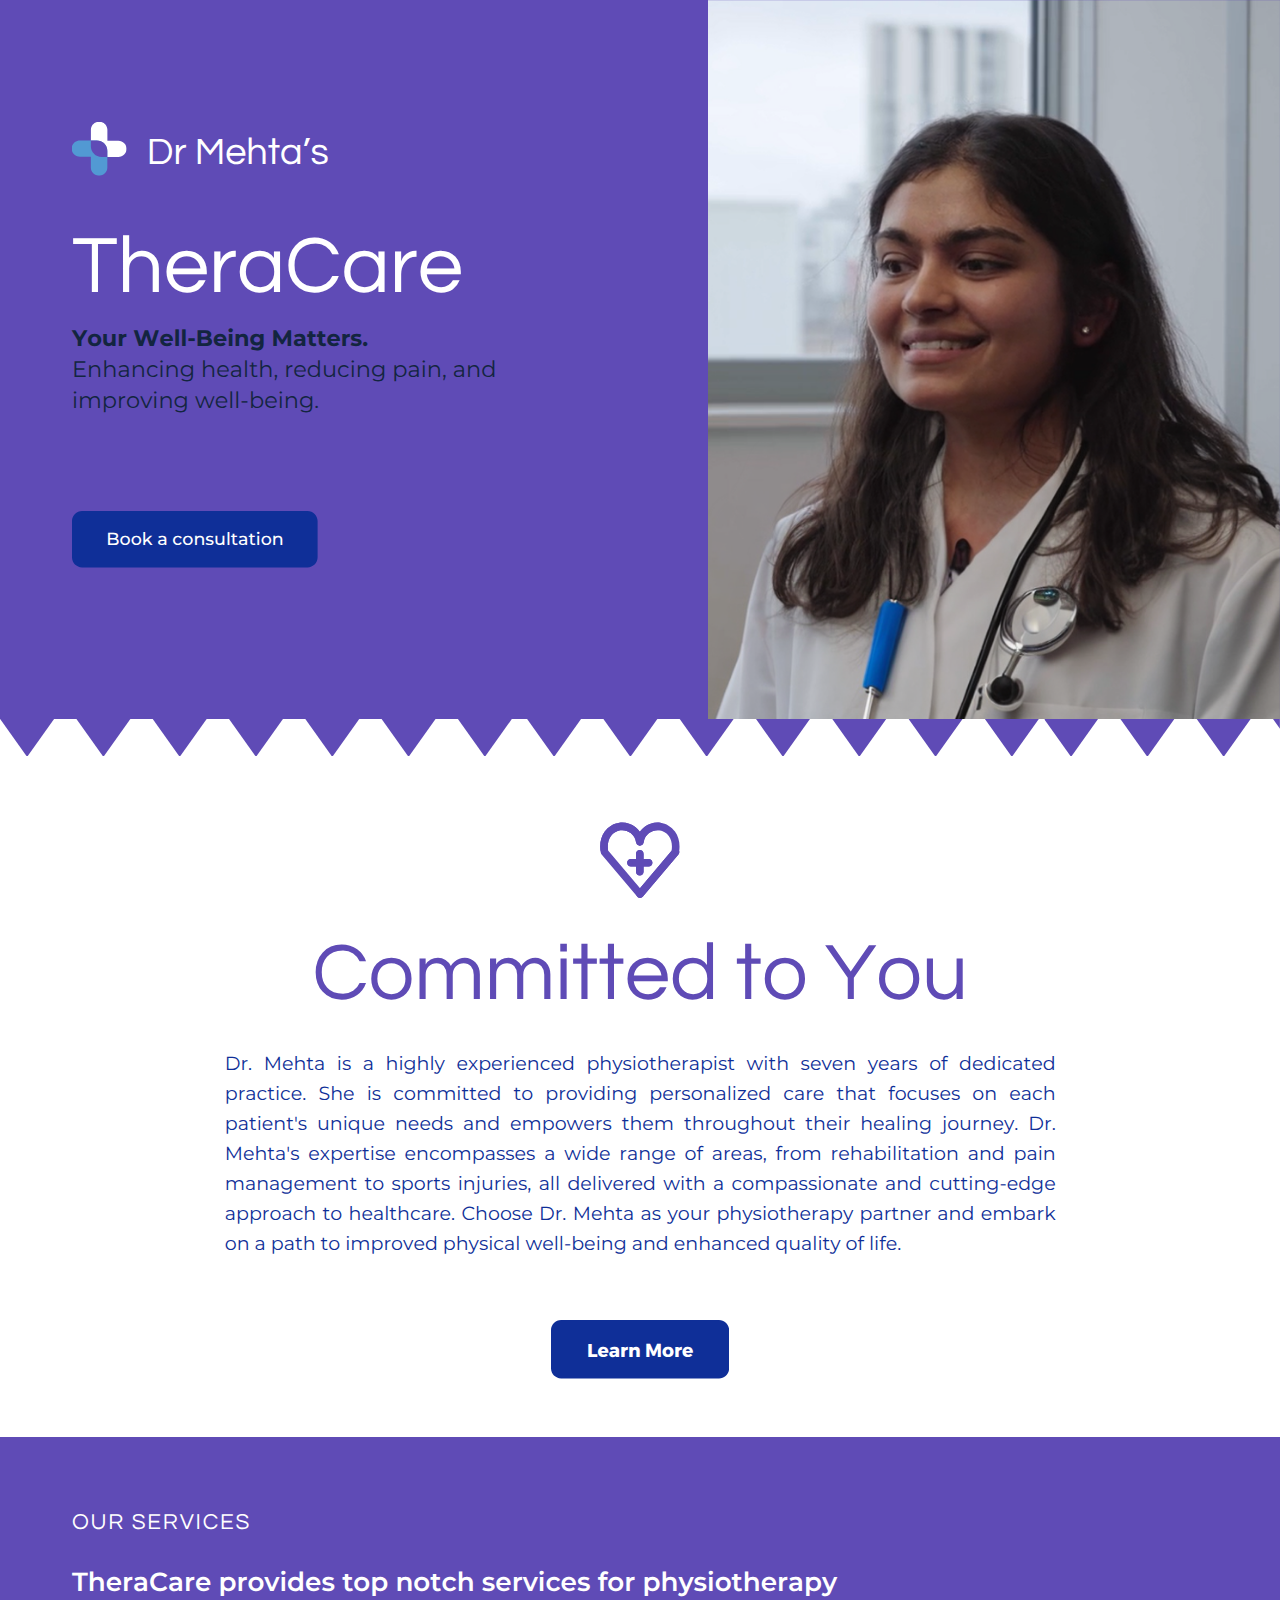
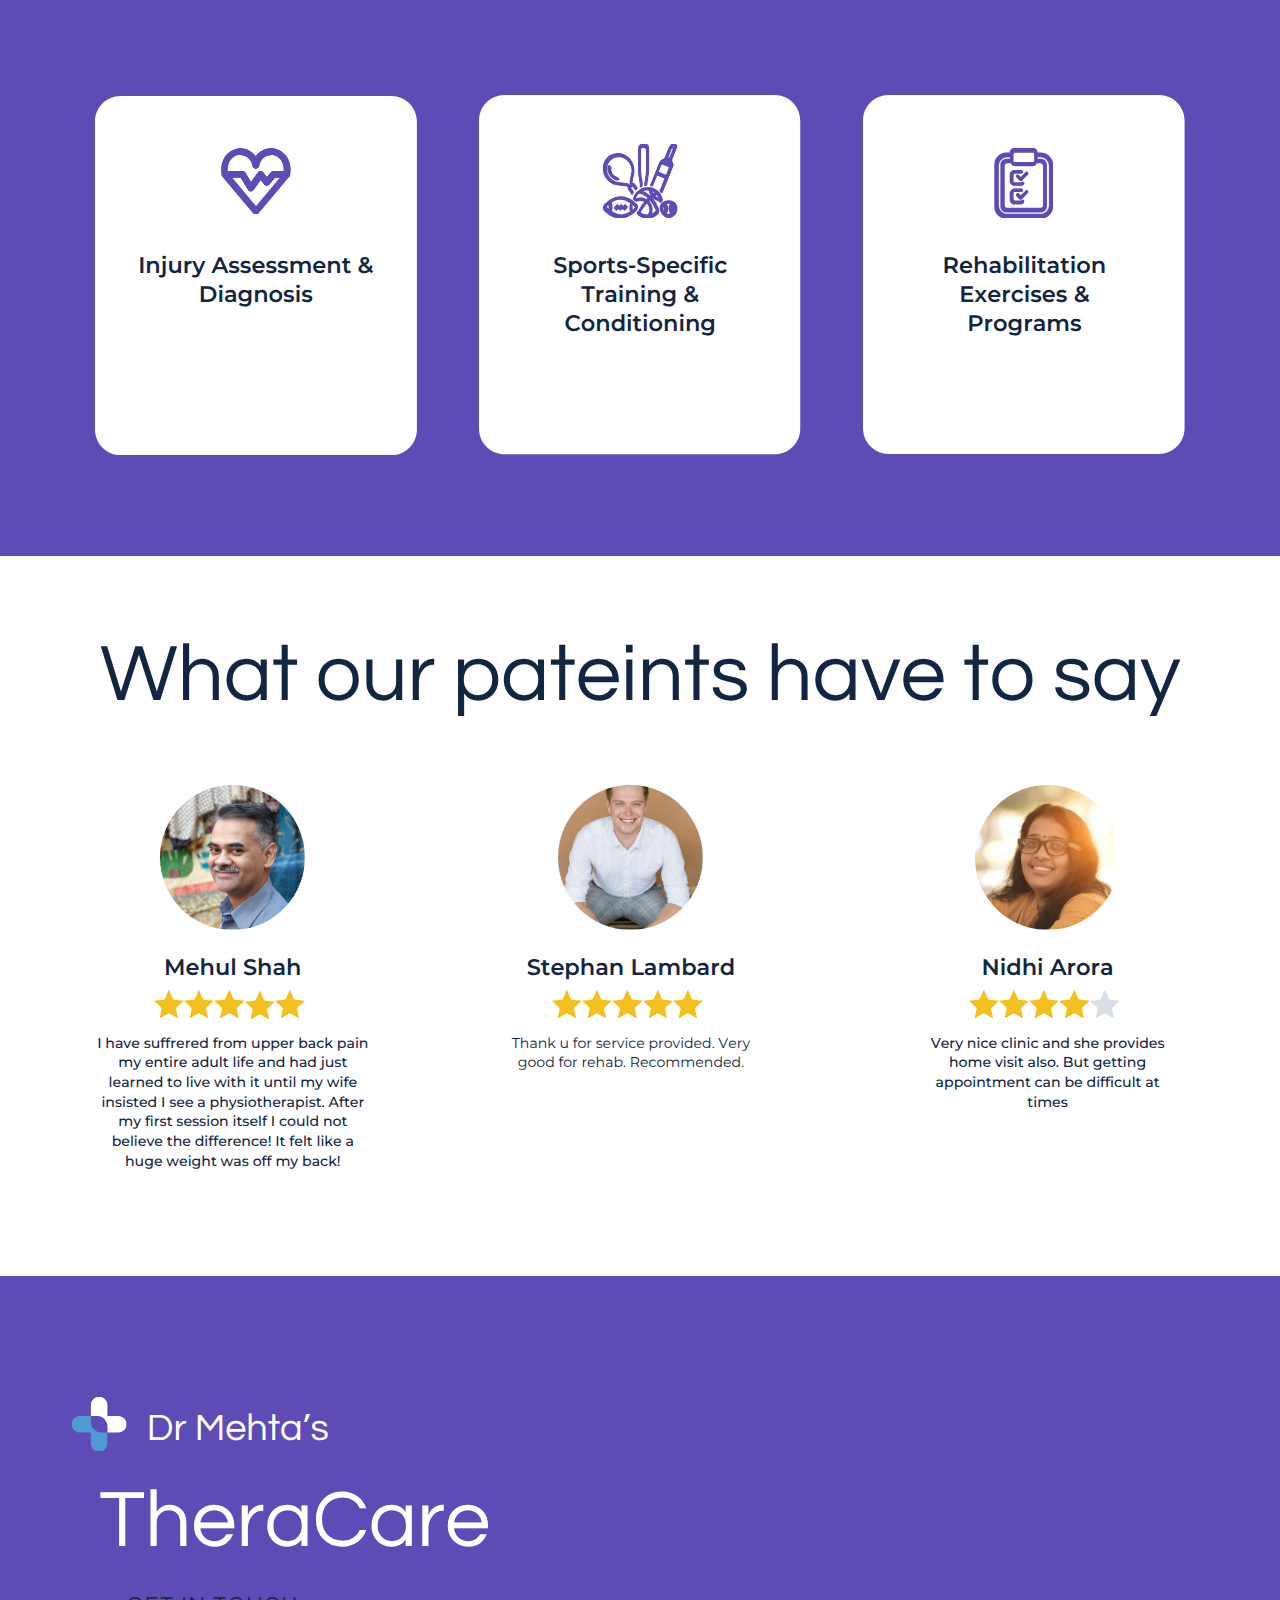
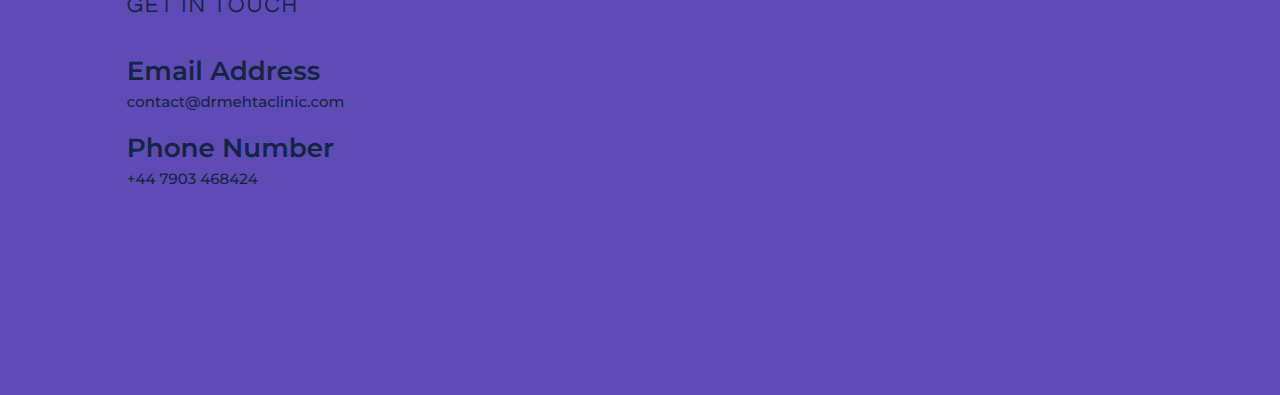
==== commit 246d473c: "fixed a bug in the phone number" ====
--- a/index.html
+++ b/index.html
@@ -31,7 +31,7 @@
       Learn More
     </span>
   </a>
-</p></div></div></div></div></div></div></div></section><section id="page-3" style="position:relative;overflow:hidden;display:grid;align-items:center;grid-template-columns:auto 100rem auto;z-index:0;margin-top:-1px;"><div id="qQmFG4H3kpzsJoOr" style="grid-area:1 / 1 / 2 / 4;display:grid;position:absolute;min-height:100%;min-width:100%;"><div id="ik8RvS5CBvQiKlE1" style="z-index:0;"><div id="DDyUid4ib3ESHiVH" style="box-sizing:border-box;width:100%;height:100%;transform:rotate(0deg);"><div id="AM5ZXpAzKFEJlAvv" style="width:100%;height:100%;opacity:1.0;"><div id="SRox7Y9ESYlokAWw" style="background-color:#5f4bb6;opacity:1.0;transform:scale(1, 1);width:100%;height:100%;overflow:hidden;position:relative;"></div></div></div></div></div><div id="mUlvI3wAgHA7jdd7" style="display:grid;position:relative;grid-area:1 / 2 / 2 / 3;"><div id="PesgQCS7KCZzHKXc"><div id="IWkuEL6MxbGhgqJT" style="display:grid;position:relative;"><div id="ZQMCZQA3wa7DJuLq" style="z-index:12;"><div id="M1ta8SOuScAIg95I" style="box-sizing:border-box;width:100%;height:100%;transform:rotate(0deg);"><div id="mXdwxbhBtkMQBvGY" style="opacity:1.0;display:flex;box-sizing:border-box;flex-direction:column;justify-content:flex-start;width:100%;height:100%;"><p id="zOlTi7ztwvigui12" style="color:#ffffff;direction:ltr;font-family:YADK4LSvvyE-0;margin-left:0em;line-height:0.95833733em;text-transform:uppercase;letter-spacing:0.08em;"><span id="qULRQVhEUmsxGYYL" style="text-decoration-line:none;color:#ffffff;font-style:normal;font-weight:400;">Our Services</span></p></div></div></div><div id="Vqeb5vgM1zKD6Ybl" style="z-index:13;"><div id="mOy2PYQo1bYUhmI9" style="box-sizing:border-box;width:100%;height:100%;transform:rotate(0deg);"><div id="UrDAhSNkgai2FYuJ" style="opacity:1.0;display:flex;box-sizing:border-box;flex-direction:column;justify-content:flex-start;width:100%;height:100%;"><p id="OVgucfGxpkmxSkto" style="color:#ffffff;direction:ltr;font-family:YAFdtQi73Xs-0;margin-left:0em;line-height:1.28571429em;text-transform:none;letter-spacing:0em;"><span id="hkTEVabiAQahB9Hd" style="color:#ffffff;font-weight:600;">TheraCare provides top notch services for physiotherapy</span><br></p></div></div></div></div></div><div id="aRAqlYieUq0w73bM"><div id="AXK0TYoRjNBzDqbo" style="display:grid;position:relative;"><div id="WgdovzWmbwxcCu8h" style="display:grid;position:relative;grid-area:2 / 2 / 3 / 3;"><div id="pyzjrRaYU2c0z0Th" style="z-index:2;"><div id="JPWKWaYNIADHQQ7m" style="box-sizing:border-box;width:100%;height:100%;transform:rotate(0deg);"><svg id="P8NA3X8gbT97ucji" viewBox="0 0 123.3266 137.6439" preserveAspectRatio="none" style="width:100%;height:100%;opacity:1.0;overflow:hidden;position:absolute;top:0%;left:0%;background:url(&#39;data:image/png;base64,&#39;);"><g id="zcneiSOaN6zHxlJk" style="transform:scale(1, 1);"><path id="O9nUAglz7j5vIw92" d="M113.52663154528624,137.6439359374682 L9.800000190734863,137.6439359374682 C4.400000095367432,137.6439359374682 0.0,133.24394204098382 0.0,127.84393288571037 L0.0,9.800000190734863 C0.0,4.400000095367432 4.400000095367432,0.0 9.800000190734863,0.0 L113.5266468040753,0.0 C118.92664070055967,0.0 123.32664985583311,4.400000095367432 123.32664985583311,9.800000190734863 L123.32664985583311,127.84394814449944 C123.32664985583311,133.24394204098382 118.92664070055967,137.64395119625726 113.5266468040753,137.64395119625726 Z" style="fill:#ffffff;opacity:1.0;"></path></g></svg><svg id="i4yaYhnGOPGnJ18Q" viewBox="0 0 123.1179 146.2586" preserveAspectRatio="none" style="width:100%;height:100%;opacity:1.0;overflow:hidden;position:absolute;top:0%;left:0%;background:url(&#39;data:image/png;base64,&#39;);"><g id="bYWUc0TpmZY3n8bh" style="transform:scale(1, 1);"><path id="tBSQb1nCaFahtsnc" d="M113.31788166494304,146.25859863846824 L9.800000190734863,146.25859863846824 C4.400000095367432,146.25859863846824 0.0,141.85860474198387 0.0,136.45859558671043 L0.0,9.800000190734863 C0.0,4.400000095367432 4.400000095367432,0.0 9.800000190734863,0.0 L113.3178969237321,0.0 C118.71789082021648,0.0 123.11789997548992,4.400000095367432 123.11789997548992,9.800000190734863 L123.11789997548992,136.4586108454995 C123.11789997548992,141.85860474198387 118.71789082021648,146.2586138972573 113.3178969237321,146.2586138972573 Z" style="fill:#ffffff;opacity:1.0;"></path></g></svg></div></div><div id="ZVR9NYaSk7saawxI" style="z-index:10;"><div id="QhTD8XhzvJE4fhGG" style="padding-top:93.09090909%;transform:rotate(0deg);"><div id="kOaxxidNL2kKQkk8" style="position:absolute;top:0px;left:0px;width:100%;height:100%;"><div id="KMo33B4MpeOdNWkl" style="width:100%;height:100%;opacity:1.0;"><div id="q8TsVO4ZbGD7keMC" style="transform:scale(1, 1);width:100%;height:100%;overflow:hidden;position:relative;"><div id="xb1ogyuEsaG4VhMa" style="width: calc(100% * max(1, var(--scale-fill, 1))); height: calc(100% / min(1, var(--scale-fill, 1))); position: absolute; top: 50%; left: 50%; opacity: 1; animation: auto ease 0s 1 normal none running none;"><img src="./index_files/2eaa38576629994e3bbe73402f3bfaf4.svg" alt="Heartbeat Medical Icon" loading="lazy" style="width:100%;height:100%;display:block;object-fit:cover;object-position:50% 50%;transform:translate(-50%, -50%) rotate(0deg);"></div></div></div></div></div></div><div id="NdfOcQDJvPu04rWQ" style="z-index:3;"><div id="ZIl4708rV5k7Mm62" style="box-sizing:border-box;width:100%;height:100%;transform:rotate(0deg);"><div id="qCxF88xjv6qLRz2k" style="opacity:1.0;display:flex;box-sizing:border-box;flex-direction:column;justify-content:flex-start;width:100%;height:100%;"><p id="ckUvi4ldQcUd7nvz" style="color:#132540;font-family:YAFdtQi73Xs-0;line-height:1.28900672em;text-align:center;"><span id="U9XkIk8Siaswo70D" style="color:#132540;font-weight:600;">Injury Assessment &amp; Diagnosis</span></p><p id="Rutk2hbgp8EpcEJY" style="color:#132540;font-family:YAFdtQi73Xs-0;line-height:1.28900672em;text-align:center;white-space:pre;"><br></p><p id="gzHAUWsDnbkZhrrO" style="color:#132540;direction:ltr;font-family:YAFdtQi73Xs-0;margin-left:0em;line-height:1.28900672em;text-align:center;text-transform:none;letter-spacing:0em;white-space:pre;"><br></p></div></div></div></div></div></div><div id="uWmeXXV7YMUGgvs3"><div id="JfkUsxwz1coyijjo" style="display:grid;position:relative;"><div id="UNSUSDjQ0snwjYCj" style="display:grid;position:relative;grid-area:2 / 2 / 3 / 3;"><div id="EoNEVAZokcJsP58r" style="z-index:5;"><div id="VxYrqtreN61em42Q" style="box-sizing:border-box;width:100%;height:100%;transform:rotate(0deg);"><svg id="Jy9WTTQlDtfftrMX" viewBox="0 0 123.3266 137.9274" preserveAspectRatio="none" style="width:100%;height:100%;opacity:1.0;overflow:hidden;position:absolute;top:0%;left:0%;background:url(&#39;data:image/png;base64,&#39;);"><g id="TfH3tZgWEhzfcQI9" style="transform:scale(1, 1);"><path id="k9YZcWWaFM2x8QbC" d="M113.52663154528621,137.92739869579248 L9.800000190734863,137.92739869579248 C4.400000095367432,137.92739869579248 0.0,133.5274047993081 0.0,128.12739564403466 L0.0,9.800000190734863 C0.0,4.400000095367432 4.400000095367432,0.0 9.800000190734863,0.0 L113.52664680407527,0.0 C118.92664070055964,0.0 123.32664985583308,4.400000095367432 123.32664985583308,9.800000190734863 L123.32664985583308,128.12741090282373 C123.32664985583308,133.5274047993081 118.92664070055964,137.92741395458154 113.52664680407527,137.92741395458154 Z" style="fill:#ffffff;opacity:1.0;"></path></g></svg></div></div><div id="xjS23yK56TDgcXHp" style="display:grid;position:relative;grid-area:3 / 4 / 4 / 5;"><div id="LJZQGmM0kh2TRCHZ" style="display:grid;position:relative;grid-area:2 / 2 / 3 / 3;"><div id="Wp4YVSb7a5ect4sj" style="z-index:18;"><div id="LsUBI8ZEcYGbIwiR" style="padding-top:99.125%;transform:rotate(0deg);"><div id="M3pzjkQ9OMfkvA3H" style="position:absolute;top:0px;left:0px;width:100%;height:100%;"><div id="AQJmn1ipKG3e9loN" style="width:100%;height:100%;opacity:1.0;"><div id="vFqd9qxWDxm32saC" style="transform:scale(1, 1);width:100%;height:100%;overflow:hidden;position:relative;"><div id="LHM2HsjjqJn27iBV" style="width: calc(100% * max(1, var(--scale-fill, 1))); height: calc(100% / min(1, var(--scale-fill, 1))); position: absolute; top: 50%; left: 50%; opacity: 1; animation: auto ease 0s 1 normal none running none;"><img src="./index_files/6e6e24688f0afaa628a4425dfa286044.svg" alt="Sport" loading="lazy" style="width:100%;height:100%;display:block;object-fit:cover;object-position:50% 50%;transform:translate(-50%, -50%) rotate(0deg);"></div><svg id="WLD9s6eXEx0SjU40" viewBox="0 0 80.54410623600042 79.83934530643542" preserveAspectRatio="none" style="width:100%;height:100%;opacity:1.0;overflow:hidden;position:absolute;top:0%;left:0%;background:url(&#39;data:image/png;base64,&#39;);"><g id="WEt3jYysBkwDpxqe" style="transform:scale(1, 1);"><g id="o0lNDMeeDCvRmpAM" style="clip-path:url(#irMsEZVYhBcegiFg);"><clippath id="irMsEZVYhBcegiFg"><path d="M0.0,0.0 L80.54410552978516,0.0 L80.54410552978516,79.83934783935547 L0.0,79.83934783935547 Z"></path></clippath><path id="sLyRBiAAxLBQvcGa" d="M0.0,0.0 L80.54410552978516,0.0 L80.54410552978516,79.83934783935547 L0.0,79.83934783935547 Z" style="fill:none;stroke:transparent;"></path><path id="myfyV32SlOd3ufRf" d="M0.0,0.0 L80.54410552978516,0.0 L80.54410552978516,79.83934783935547 L0.0,79.83934783935547 Z" style="fill:none;stroke-linecap:butt;vector-effect:non-scaling-stroke;stroke:#000000;"></path></g></g></svg></div></div></div></div></div><div id="A4Hl0pwbwxjBw5f2" style="display:grid;position:relative;grid-area:3 / 3 / 4 / 5;"><div id="muD4MIq7AEN9afe9" style="z-index:20;"><div id="ruqDa5eIo48FZEsQ" style="padding-top:99.125%;transform:rotate(0deg);"><div id="YNDpk5vdXiQ8fG2T" style="position:absolute;top:0px;left:0px;width:100%;height:100%;"><div id="x9M5h1YBJ9l0zqWK" style="width:100%;height:100%;opacity:1.0;"><div id="VLhAEdxAK6lG3JBv" style="transform:scale(1, 1);width:100%;height:100%;overflow:hidden;position:relative;"><div id="jyQbUVY2iStFEdRq" style="width: calc(100% * max(1, var(--scale-fill, 1))); height: calc(100% / min(1, var(--scale-fill, 1))); position: absolute; top: 50%; left: 50%; opacity: 1; animation: auto ease 0s 1 normal none running none;"><img src="./index_files/6e6e24688f0afaa628a4425dfa286044.svg" alt="Sport" loading="lazy" style="width:100%;height:100%;display:block;object-fit:cover;object-position:50% 50%;transform:translate(-50%, -50%) rotate(0deg);"></div><svg id="jxLow2yG3T2FBAgE" viewBox="0 0 79.4300343635661 78.73502156288492" preserveAspectRatio="none" style="width:100%;height:100%;opacity:1.0;overflow:hidden;position:absolute;top:0%;left:0%;background:url(&#39;data:image/png;base64,&#39;);"><g id="cPIoFJZDUDR9tnHQ" style="transform:scale(1, 1);"><g id="OqkYWkbs9k3R0gPC" style="clip-path:url(#VrL7LcOUcWqFKMhN);"><clippath id="VrL7LcOUcWqFKMhN"><path d="M0.0,0.0 L79.4300308227539,0.0 L79.4300308227539,78.73502349853516 L0.0,78.73502349853516 Z"></path></clippath><path id="amuthUGkFWfEBPpr" d="M0.0,0.0 L79.4300308227539,0.0 L79.4300308227539,78.73502349853516 L0.0,78.73502349853516 Z" style="fill:none;stroke:transparent;"></path><path id="ibOqUup1q2zZoUwA" d="M0.0,0.0 L79.4300308227539,0.0 L79.4300308227539,78.73502349853516 L0.0,78.73502349853516 Z" style="fill:none;stroke-linecap:butt;vector-effect:non-scaling-stroke;stroke:#000000;"></path></g></g></svg></div></div></div></div></div><div id="xc5SCBAzg8tyLXuH" style="z-index:19;"><div id="ZVE3UhWPvQakPfD4" style="padding-top:99.125%;transform:rotate(0deg);"><div id="PWwfet68OhlxiB17" style="position:absolute;top:0px;left:0px;width:100%;height:100%;"><div id="Xm8BsFF8PZ0IIqbO" style="width:100%;height:100%;opacity:1.0;"><div id="dK6SF93Y9uxp5djR" style="transform:scale(1, 1);width:100%;height:100%;overflow:hidden;position:relative;"><div id="sEdfyOCnUiKm13kp" style="width: calc(100% * max(1, var(--scale-fill, 1))); height: calc(100% / min(1, var(--scale-fill, 1))); position: absolute; top: 50%; left: 50%; opacity: 1; animation: auto ease 0s 1 normal none running none;"><img src="./index_files/6e6e24688f0afaa628a4425dfa286044.svg" alt="Sport" loading="lazy" style="width:100%;height:100%;display:block;object-fit:cover;object-position:50% 50%;transform:translate(-50%, -50%) rotate(0deg);"></div><svg id="DWSwrLhLHRZaelyK" viewBox="0 0 76.08781874626241 75.42205033223263" preserveAspectRatio="none" style="width:100%;height:100%;opacity:1.0;overflow:hidden;position:absolute;top:0%;left:0%;background:url(&#39;data:image/png;base64,&#39;);"><g id="Qlp6zLeIm2R9a607" style="transform:scale(1, 1);"><g id="hiCZYa1RoF4yQvMf" style="clip-path:url(#r9gRy6VofYsREE2D);"><clippath id="r9gRy6VofYsREE2D"><path d="M0.0,0.0 L76.08782196044922,0.0 L76.08782196044922,75.42205047607422 L0.0,75.42205047607422 Z"></path></clippath><path id="utHD12T7dK7mYUpn" d="M0.0,0.0 L76.08782196044922,0.0 L76.08782196044922,75.42205047607422 L0.0,75.42205047607422 Z" style="fill:none;stroke:transparent;"></path><path id="Q0yGkjCkSgBm1xaI" d="M0.0,0.0 L76.08782196044922,0.0 L76.08782196044922,75.42205047607422 L0.0,75.42205047607422 Z" style="fill:none;stroke-linecap:butt;vector-effect:non-scaling-stroke;stroke:#000000;"></path></g></g></svg></div></div></div></div></div></div></div></div><div id="WwtHw23xjUmYa7ze" style="z-index:6;"><div id="WjR7zI5RhrovOPKj" style="box-sizing:border-box;width:100%;height:100%;transform:rotate(0deg);"><div id="N4ojpikYD8GaTLmP" style="opacity:1.0;display:flex;box-sizing:border-box;flex-direction:column;justify-content:flex-start;width:100%;height:100%;"><p id="q2GU7iIQ7kKi2KAj" style="color:#132540;font-family:YAFdtQi73Xs-0;line-height:1.29166102em;text-align:center;"><span id="iohBeSxrdsDBTgv9" style="color:#132540;font-weight:600;">Sports-Specific Training &amp; Conditioning</span><br></p><p id="WNqHglTvLjBbm4bb" style="color:#132540;direction:ltr;font-family:YAFdtQi73Xs-0;margin-left:0em;line-height:1.29166102em;text-align:center;text-transform:none;letter-spacing:0em;white-space:pre;"><br></p></div></div></div></div></div></div><div id="sscXAVyn4NbvgnoZ"><div id="RD5bucF5YuAhGeO5" style="display:grid;position:relative;"><div id="Ui07IEO1sbnTlzYd" style="display:grid;position:relative;grid-area:2 / 2 / 3 / 3;"><div id="PIw7H7QvRpcpHTB0" style="z-index:8;"><div id="ADD1izt48gqpR4Bo" style="box-sizing:border-box;width:100%;height:100%;transform:rotate(0deg);"><svg id="Y19g60MQN7d8mntN" viewBox="0 0 123.3266 137.6439" preserveAspectRatio="none" style="width:100%;height:100%;opacity:1.0;overflow:hidden;position:absolute;top:0%;left:0%;background:url(&#39;data:image/png;base64,&#39;);"><g id="y2ypWrR5Nni4QPzH" style="transform:scale(1, 1);"><path id="pZF01wQ0DmIXp5wN" d="M113.52663154528624,137.64393593746826 L9.800000190734863,137.64393593746826 C4.400000095367432,137.64393593746826 0.0,133.24394204098388 0.0,127.84393288571043 L0.0,9.800000190734863 C0.0,4.400000095367432 4.400000095367432,0.0 9.800000190734863,0.0 L113.5266468040753,0.0 C118.92664070055967,0.0 123.32664985583311,4.400000095367432 123.32664985583311,9.800000190734863 L123.32664985583311,127.84394814449949 C123.32664985583311,133.24394204098388 118.92664070055967,137.64395119625732 113.5266468040753,137.64395119625732 Z" style="fill:#ffffff;opacity:1.0;"></path></g></svg><svg id="faB1iRQ74zR7ug9b" viewBox="0 0 123.2511 146.2679" preserveAspectRatio="none" style="width:100%;height:100%;opacity:1.0;overflow:hidden;position:absolute;top:0%;left:0%;background:url(&#39;data:image/png;base64,&#39;);"><g id="ZM41rg49WLsONvwA" style="transform:scale(1, 1);"><path id="S7gouZTWF6BcOSJx" d="M113.45112730697441,146.26792194869785 L9.800000190734863,146.26792194869785 C4.400000095367432,146.26792194869785 0.0,141.86792805221347 0.0,136.46791889694003 L0.0,9.800000190734863 C0.0,4.400000095367432 4.400000095367432,0.0 9.800000190734863,0.0 L113.45114256576348,0.0 C118.85113646224785,0.0 123.25114561752129,4.400000095367432 123.25114561752129,9.800000190734863 L123.25114561752129,136.4679341557291 C123.25114561752129,141.86792805221347 118.85113646224785,146.2679372074869 113.45114256576348,146.2679372074869 Z" style="fill:#ffffff;opacity:1.0;"></path></g></svg></div></div><div id="uvzkLBQ8FGhKQl1k" style="display:grid;position:relative;grid-area:3 / 4 / 4 / 5;"><div id="BFa2GStNNKTDn4me" style="display:grid;position:relative;grid-area:2 / 2 / 3 / 3;"><div id="u4UlDG0GVf3xEuIP" style="z-index:15;"><div id="jHXXYXRbgIIJBsXY" style="padding-top:118.34319527%;transform:rotate(0deg);"><div id="KzqHX4H3Wlh3Eal4" style="position:absolute;top:0px;left:0px;width:100%;height:100%;"><div id="utDAcVP8fJXiaKaN" style="width:100%;height:100%;opacity:1.0;"><div id="KWJAuoycI0uZgce7" style="transform:scale(1, 1);width:100%;height:100%;overflow:hidden;position:relative;"><div id="L9FPQi0nMhyI2bT6" style="width: calc(100% * max(1, var(--scale-fill, 1))); height: calc(100% / min(1, var(--scale-fill, 1))); position: absolute; top: 50%; left: 50%; opacity: 1; animation: auto ease 0s 1 normal none running none;"><img src="./index_files/12f39800d577eb5324aea997cd74ef9c.svg" alt="Outline Exercise Planner Icon" loading="lazy" style="width:100%;height:100%;display:block;object-fit:cover;object-position:50% 50%;transform:translate(-50%, -50%) rotate(0deg);"></div></div></div></div></div></div><div id="UT9VWNtLpYFLX0kx" style="z-index:16;"><div id="ah7NjXMbks9GQqiH" style="padding-top:118.34319527%;transform:rotate(0deg);"><div id="JHH1wVTL3qWpAdr3" style="position:absolute;top:0px;left:0px;width:100%;height:100%;"><div id="eZJkiWaDeqwcouVK" style="width:100%;height:100%;opacity:1.0;"><div id="dfctS2NRASeDi1HW" style="transform:scale(1, 1);width:100%;height:100%;overflow:hidden;position:relative;"><div id="cJesY1SPUZhtKvtP" style="width: calc(100% * max(1, var(--scale-fill, 1))); height: calc(100% / min(1, var(--scale-fill, 1))); position: absolute; top: 50%; left: 50%; opacity: 1; animation: auto ease 0s 1 normal none running none;"><img src="./index_files/12f39800d577eb5324aea997cd74ef9c.svg" alt="Outline Exercise Planner Icon" loading="lazy" style="width:100%;height:100%;display:block;object-fit:cover;object-position:50% 50%;transform:translate(-50%, -50%) rotate(0deg);"></div></div></div></div></div></div></div></div><div id="i7KfFokR4Spz0UZ6" style="z-index:9;"><div id="COxKKcAdzQcOehvo" style="box-sizing:border-box;width:100%;height:100%;transform:rotate(0deg);"><div id="iJWiPDvxpr1KmFB8" style="opacity:1.0;display:flex;box-sizing:border-box;flex-direction:column;justify-content:flex-start;width:100%;height:100%;"><p id="SowMQeWxwSZbD6tB" style="color:#132540;font-family:YAFdtQi73Xs-0;line-height:1.29040176em;text-align:center;"><span id="MJ4biNhI4G2jlNkQ" style="color:#132540;font-weight:600;">Rehabilitation Exercises &amp; Programs</span><br></p><p id="OovWYZllnRaEA2RF" style="color:#132540;direction:ltr;font-family:YAFdtQi73Xs-0;margin-left:0em;line-height:1.29040176em;text-align:center;text-transform:none;letter-spacing:0em;white-space:pre;"><br></p></div></div></div></div></div></div></div></section><section id="page-4" style="position:relative;overflow:hidden;display:grid;align-items:center;grid-template-columns:auto 100rem auto;z-index:0;margin-top:-1px;"><div id="eqP7EZObWSjAkRpl" style="grid-area:1 / 1 / 2 / 4;display:grid;position:absolute;min-height:100%;min-width:100%;"><div id="r1wB1EP60GBE1rQ9" style="z-index:0;"><div id="uAwOPDjT3cYuKKYf" style="box-sizing:border-box;width:100%;height:100%;transform:rotate(0deg);"><div id="Cn4G5GIE6nzracsC" style="width:100%;height:100%;opacity:1.0;"><div id="uYkc6ruWTyHrr2Sw" style="background-color:#ffffff;opacity:1.0;transform:scale(1, 1);width:100%;height:100%;overflow:hidden;position:relative;"></div></div></div></div></div><div id="G0Gpwcyq8gvh12oQ" style="display:grid;position:relative;grid-area:1 / 2 / 2 / 3;"><div id="Ys7RCUy6M74cv5L7" style="z-index:21;"><div id="WNHaYOE19S5IZi66" style="box-sizing:border-box;width:100%;height:100%;transform:rotate(0deg);"><div id="HeE6j5WkX5fcy0CP" style="opacity:1.0;display:flex;box-sizing:border-box;flex-direction:column;justify-content:flex-start;width:100%;height:100%;"><p id="KeYKU7405HCJIyeN" style="color:#132540;direction:ltr;font-family:YADK4LSvvyE-0;margin-left:0em;line-height:0.99231075em;text-align:center;text-transform:none;letter-spacing:0em;"><span id="J0Wz1AbTz444ucqJ" style="color:#132540;">What our pateints have to say</span><br></p></div></div></div><div id="FibhNDrpLM2n0its"><div id="mOKvboiw3RoP9O7W" style="display:grid;position:relative;"><div id="pATspZSuZl8aSsGU" style="z-index:3;"><div id="ei6zfQPw8IZ97g6p" style="padding-top:96.32673864%;transform:rotate(0deg);"><div id="y03H02okRwo4nxO5" style="position:absolute;top:0px;left:0px;width:100%;height:100%;"><svg id="g3NH3np1j6Lnbuht" viewBox="0 0 123.3266 118.7965" style="width:100%;height:100%;opacity:1.0;overflow:hidden;position:absolute;top:0%;left:0%;background:url(&#39;data:image/png;base64,&#39;);"><g id="XAX1QZT9mpsdLKdC" style="transform:scale(1, 1);"><path id="Z65HwVO4F8LsiWpd" d="M113.52663154528624,118.79652486754652 L9.800000190734863,118.79652486754652 C4.400000095367432,118.79652486754652 0.0,114.39653097106215 0.0,108.99652181578871 L0.0,9.800000190734863 C0.0,4.400000095367432 4.400000095367432,0.0 9.800000190734863,0.0 L113.5266468040753,0.0 C118.92664070055967,0.0 123.32664985583311,4.400000095367432 123.32664985583311,9.800000190734863 L123.32664985583311,108.99653707457777 C123.32664985583311,114.39653097106215 118.92664070055967,118.79654012633559 113.5266468040753,118.79654012633559 Z" style="fill:#ffffff;opacity:1.0;"></path></g></svg></div></div></div><div id="ghAOlYBcAVgceONq" style="z-index:22;"><div id="HMUfy9zJDkYK13nz" style="box-sizing:border-box;width:100%;height:100%;transform:rotate(0deg);"><div id="ktJgV9J1KgoH97vY" style="opacity:1.0;display:flex;box-sizing:border-box;flex-direction:column;justify-content:flex-start;width:100%;height:100%;"><p id="zC80G20ZxhFECt3b" style="color:#132540;direction:ltr;font-family:YAFdtQi73Xs-0;margin-left:0em;line-height:1.29165956em;text-align:center;text-transform:none;letter-spacing:0em;"><span id="w2SW5Qk5OLSm6CjY" style="color:#132540;font-weight:600;">Mehul Shah</span><br></p></div></div></div><div id="l0EXV0Txp7j9ofs7" style="display:grid;position:relative;grid-area:5 / 5 / 6 / 6;"><div id="TloTUbMPGSlvwe9Q" style="z-index:15;"><div id="Png9qr4ZiafhE4WI" style="padding-top:95.09090909%;transform:rotate(0deg);"><div id="rQDaw8ZuDZv4fm87" style="position:absolute;top:0px;left:0px;width:100%;height:100%;"><div id="FCt2pCibatXW2QUl" style="width:100%;height:100%;opacity:1.0;"><div id="DlNE0gtrGXTiLPzq" style="transform:scale(1, 1);width:100%;height:100%;overflow:hidden;position:relative;"><div id="hK2LCtuUtgTfFytv" style="width: calc(100% * max(1, var(--scale-fill, 1))); height: calc(100% / min(1, var(--scale-fill, 1))); position: absolute; top: 50%; left: 50%; opacity: 1; animation: auto ease 0s 1 normal none running none;"><img src="./index_files/ce05aba000feff0cf75cd83181135c92.svg" alt="Bright Star Icon" loading="lazy" style="width:100%;height:100%;display:block;object-fit:cover;object-position:50% 50%;transform:translate(-50%, -50%) rotate(0deg);"></div></div></div></div></div></div><div id="DEi7cOT6XARCRETS" style="z-index:11;"><div id="czyxPjC9DT0f6RX9" style="padding-top:95.09090909%;transform:rotate(0deg);"><div id="elygp6N81OY4lJAZ" style="position:absolute;top:0px;left:0px;width:100%;height:100%;"><div id="F4wXtGsIVchL5ST3" style="width:100%;height:100%;opacity:1.0;"><div id="Mqpbt8FUn6UHUUSh" style="transform:scale(1, 1);width:100%;height:100%;overflow:hidden;position:relative;"><div id="VtkgI0HUxHLD7E6M" style="width: calc(100% * max(1, var(--scale-fill, 1))); height: calc(100% / min(1, var(--scale-fill, 1))); position: absolute; top: 50%; left: 50%; opacity: 1; animation: auto ease 0s 1 normal none running none;"><img src="./index_files/ce05aba000feff0cf75cd83181135c92.svg" alt="Bright Star Icon" loading="lazy" style="width:100%;height:100%;display:block;object-fit:cover;object-position:50% 50%;transform:translate(-50%, -50%) rotate(0deg);"></div></div></div></div></div></div><div id="A90Z6Xc1n86IEkTL" style="z-index:12;"><div id="WF21zQUB48KnnpJ3" style="padding-top:95.09090909%;transform:rotate(0deg);"><div id="yDCbAcWjDTMqKnLp" style="position:absolute;top:0px;left:0px;width:100%;height:100%;"><div id="d0iyzianZQ07QrF8" style="width:100%;height:100%;opacity:1.0;"><div id="xtIxLOj9b949sjVP" style="transform:scale(1, 1);width:100%;height:100%;overflow:hidden;position:relative;"><div id="OzMtjLzE6eKyWtAO" style="width: calc(100% * max(1, var(--scale-fill, 1))); height: calc(100% / min(1, var(--scale-fill, 1))); position: absolute; top: 50%; left: 50%; opacity: 1; animation: auto ease 0s 1 normal none running none;"><img src="./index_files/ce05aba000feff0cf75cd83181135c92.svg" alt="Bright Star Icon" loading="lazy" style="width:100%;height:100%;display:block;object-fit:cover;object-position:50% 50%;transform:translate(-50%, -50%) rotate(0deg);"></div></div></div></div></div></div><div id="pJvvJuSTIommq7HS" style="z-index:13;"><div id="ccXjw9P3EfLGe6Zf" style="padding-top:95.09090909%;transform:rotate(0deg);"><div id="Yx2Q8jWNW0NTgjPj" style="position:absolute;top:0px;left:0px;width:100%;height:100%;"><div id="N8LJKyFnYSpm42hC" style="width:100%;height:100%;opacity:1.0;"><div id="aasnUnWjFxwKyoau" style="transform:scale(1, 1);width:100%;height:100%;overflow:hidden;position:relative;"><div id="Xo4ISw59mTnbhmaQ" style="width: calc(100% * max(1, var(--scale-fill, 1))); height: calc(100% / min(1, var(--scale-fill, 1))); position: absolute; top: 50%; left: 50%; opacity: 1; animation: auto ease 0s 1 normal none running none;"><img src="./index_files/ce05aba000feff0cf75cd83181135c92.svg" alt="Bright Star Icon" loading="lazy" style="width:100%;height:100%;display:block;object-fit:cover;object-position:50% 50%;transform:translate(-50%, -50%) rotate(0deg);"></div></div></div></div></div></div><div id="mgjQEXqQlkCrBjn7" style="z-index:14;"><div id="sTJhW9a7tGafu9Rk" style="padding-top:95.09090909%;transform:rotate(0deg);"><div id="Kk3xGDPzbMEDMIBb" style="position:absolute;top:0px;left:0px;width:100%;height:100%;"><div id="FK6PnFVi10jSqTFA" style="width:100%;height:100%;opacity:1.0;"><div id="v6kMZqnj2TtB8BDc" style="transform:scale(1, 1);width:100%;height:100%;overflow:hidden;position:relative;"><div id="VSR1Pour8SNInQn8" style="width: calc(100% * max(1, var(--scale-fill, 1))); height: calc(100% / min(1, var(--scale-fill, 1))); position: absolute; top: 50%; left: 50%; opacity: 1; animation: auto ease 0s 1 normal none running none;"><img src="./index_files/ce05aba000feff0cf75cd83181135c92.svg" alt="Bright Star Icon" loading="lazy" style="width:100%;height:100%;display:block;object-fit:cover;object-position:50% 50%;transform:translate(-50%, -50%) rotate(0deg);"></div></div></div></div></div></div></div><div id="acr3E9aRqEATU0kE" style="z-index:23;"><div id="k0Kd90PlH0QC4cx9" style="box-sizing:border-box;width:100%;height:100%;transform:rotate(0deg);"><div id="tYozTPNpIP4knCay" style="opacity:1.0;display:flex;box-sizing:border-box;flex-direction:column;justify-content:flex-start;width:100%;height:100%;"><p id="ZMILqLxvsoi6uY2g" style="color:#132540;font-family:YAFdtQi73Xs-0;line-height:1.39137107em;text-align:center;text-transform:none;letter-spacing:0em;"><span id="nFjpdOEgYJ02Q5Ve" style="color:#132540;font-weight:500;">I have suffrered from upper back pain my entire adult life and had just learned to live with it until my wife insisted I see a physiotherapist. After my first session itself I could not believe the difference! It felt like a huge weight was off my back!</span><br></p></div></div></div></div></div><div id="ETIUvSZ4LDWKNIjV"><div id="dc0BmrTy0sXsx1eM" style="display:grid;position:relative;"><div id="JldRgZTROIiALZzB" style="z-index:2;"><div id="zMOPeL4h5nJJHNwM" style="padding-top:100%;transform:rotate(0deg);"><div id="rch04i3op9xrFcbS" style="position:absolute;top:0px;left:0px;width:100%;height:100%;"><svg id="qaMwu7X40KWMi6fM" viewBox="0 0 500.0 500.0" preserveAspectRatio="none" style="width:100%;height:100%;opacity:1.0;overflow:hidden;position:absolute;top:0%;left:0%;background:url(&#39;data:image/png;base64,&#39;);"><g id="ROSjlOf0jbXBvo9p" style="transform:scale(1, 1);"><path id="FnJiSRf4skJnQF90" d="M250.0,0.0 C111.9288101196289,0.0 0.0,111.9288101196289 0.0,250.0 C0.0,388.0711975097656 111.9288101196289,500.0 250.0,500.0 C388.0711975097656,500.0 500.0,388.0711975097656 500.0,250.0 C500.0,111.9288101196289 388.0711975097656,0.0 250.0,0.0 Z" style="fill:#ffffff;opacity:1.0;"></path></g></svg></div></div></div><div id="mUr65ItrwEvpjBws" style="z-index:4;"><div id="NmbgZDKzrTvGAAei" style="padding-top:99.9996%;transform:rotate(0deg);"><div id="Rq0wU5agUNfcFRB4" style="position:absolute;top:0px;left:0px;width:100%;height:100%;"><svg id="hKjDCZ9cAFnXDAS5" viewBox="0 0 500.0 499.998" style="width:100%;height:100%;opacity:1.0;overflow:hidden;position:absolute;top:0%;left:0%;background:url(&#39;data:image/png;base64,&#39;);"><g id="buNzteplHcCoI3UH" style="transform:scale(1, 1);"><foreignobject id="r054hHL9ZaaFgOgm" style="width:500px;height:499.998px;"><div id="edE4fLDu2Px3Iww3" style="clip-path:path(&#39;M500.0,250.0019989013672 C500.0,388.06700134277344 388.0690002441406,499.9980010986328 250.0,499.9980010986328 C111.92900085449219,499.9980010986328 0.0,388.06700134277344 0.0,250.0019989013672 C0.0,111.93000030517578 111.92900085449219,0.0 250.0,0.0 C388.0709991455078,0.0 500.0,111.93000030517578 500.0,250.0019989013672 Z&#39;);"><div id="fSWwHchvqMDuzFCQ" style="transform: scale(1, 1); transform-origin: 250px 250px; animation: auto ease 0s 1 normal none running none;"><img src="./index_files/534a79f93de58885a130ff3c7173face.jpg" alt="Middle aged indian man portrait" loading="lazy" style="transform:translate(0px, -125.23552158px) rotate(0deg);transform-origin:250px 375.23452158px;width:500px;height:750.46904315px;display:block;opacity:1.0;object-fit:fill;"></div></div></foreignobject></g></svg></div></div></div></div></div><div id="l2JmwfenkDz3n5PW"><div id="NXI9Gewais3mFPFW" style="display:grid;position:relative;"><div id="DmBTNIt9FkKZ7mH5" style="z-index:8;"><div id="u3NuyxGTWByRZgcN" style="padding-top:96.32673864%;transform:rotate(0deg);"><div id="hvDJV1GaEcoJZC7B" style="position:absolute;top:0px;left:0px;width:100%;height:100%;"><svg id="M9C95u0RlsmQuBKY" viewBox="0 0 123.3266 118.7965" style="width:100%;height:100%;opacity:1.0;overflow:hidden;position:absolute;top:0%;left:0%;background:url(&#39;data:image/png;base64,&#39;);"><g id="YQA5gf3YihDQulq9" style="transform:scale(1, 1);"><path id="xpZVtfqgAVixVrhJ" d="M113.52663154528624,118.79652486754644 L9.800000190734863,118.79652486754644 C4.400000095367432,118.79652486754644 0.0,114.39653097106206 0.0,108.99652181578863 L0.0,9.800000190734863 C0.0,4.400000095367432 4.400000095367432,0.0 9.800000190734863,0.0 L113.5266468040753,0.0 C118.92664070055967,0.0 123.32664985583311,4.400000095367432 123.32664985583311,9.800000190734863 L123.32664985583311,108.99653707457769 C123.32664985583311,114.39653097106206 118.92664070055967,118.7965401263355 113.5266468040753,118.7965401263355 Z" style="fill:#ffffff;opacity:1.0;"></path></g></svg></div></div></div><div id="iHsbwQ1BewlZEUoz" style="z-index:26;"><div id="vwjVdQTYR0dQ1ph1" style="box-sizing:border-box;width:100%;height:100%;transform:rotate(0deg);"><div id="kLoosjxUNhei4SHp" style="opacity:1.0;display:flex;box-sizing:border-box;flex-direction:column;justify-content:flex-start;width:100%;height:100%;"><p id="UZmOKFScTrn8SHuR" style="color:#132540;direction:ltr;font-family:YAFdtQi73Xs-0;margin-left:0em;line-height:1.29165956em;text-align:center;text-transform:none;letter-spacing:0em;"><span id="ouIqxFBsycGs6J6S" style="color:#132540;font-weight:600;">Stephan Lambard</span><br></p></div></div></div><div id="bKth9BvS3ApLb1kK" style="z-index:20;"><div id="Xi9Li8QAGRnFzwkW" style="padding-top:95.09090909%;transform:rotate(0deg);"><div id="ZD7LtJYwRCMB6K8u" style="position:absolute;top:0px;left:0px;width:100%;height:100%;"><div id="eUVjHFGA8UsbA3LR" style="width:100%;height:100%;opacity:1.0;"><div id="ep2nSKKTgbXlQ5cQ" style="transform:scale(1, 1);width:100%;height:100%;overflow:hidden;position:relative;"><div id="xbUGKAnKKtenurSH" style="width: calc(100% * max(1, var(--scale-fill, 1))); height: calc(100% / min(1, var(--scale-fill, 1))); position: absolute; top: 50%; left: 50%; opacity: 1; animation: auto ease 0s 1 normal none running none;"><img src="./index_files/ce05aba000feff0cf75cd83181135c92.svg" alt="Bright Star Icon" loading="lazy" style="width:100%;height:100%;display:block;object-fit:cover;object-position:50% 50%;transform:translate(-50%, -50%) rotate(0deg);"></div></div></div></div></div></div><div id="MpZkBikDKamVKVYI" style="z-index:16;"><div id="KLFL4hCBCsQku4z5" style="padding-top:95.09090909%;transform:rotate(0deg);"><div id="Nqe9pGbJb655NXnX" style="position:absolute;top:0px;left:0px;width:100%;height:100%;"><div id="E0GJqqy0qV3kQ7cP" style="width:100%;height:100%;opacity:1.0;"><div id="J6y9A4XXEwUE9RTB" style="transform:scale(1, 1);width:100%;height:100%;overflow:hidden;position:relative;"><div id="TCkDpGUp19dVi5Vj" style="width: calc(100% * max(1, var(--scale-fill, 1))); height: calc(100% / min(1, var(--scale-fill, 1))); position: absolute; top: 50%; left: 50%; opacity: 1; animation: auto ease 0s 1 normal none running none;"><img src="./index_files/ce05aba000feff0cf75cd83181135c92.svg" alt="Bright Star Icon" loading="lazy" style="width:100%;height:100%;display:block;object-fit:cover;object-position:50% 50%;transform:translate(-50%, -50%) rotate(0deg);"></div></div></div></div></div></div><div id="VPtq414tf3U0zmzI" style="z-index:17;"><div id="wa0asI3aaGsyzxSI" style="padding-top:95.09090909%;transform:rotate(0deg);"><div id="bpuhyeMFvT3hZTd8" style="position:absolute;top:0px;left:0px;width:100%;height:100%;"><div id="IflDYpav5eFAF4G3" style="width:100%;height:100%;opacity:1.0;"><div id="Ess3rUOAjo93UAMv" style="transform:scale(1, 1);width:100%;height:100%;overflow:hidden;position:relative;"><div id="s9MHoc5IkRVSEGGt" style="width: calc(100% * max(1, var(--scale-fill, 1))); height: calc(100% / min(1, var(--scale-fill, 1))); position: absolute; top: 50%; left: 50%; opacity: 1; animation: auto ease 0s 1 normal none running none;"><img src="./index_files/ce05aba000feff0cf75cd83181135c92.svg" alt="Bright Star Icon" loading="lazy" style="width:100%;height:100%;display:block;object-fit:cover;object-position:50% 50%;transform:translate(-50%, -50%) rotate(0deg);"></div></div></div></div></div></div><div id="APpPEaeZmd9YGWh6" style="z-index:18;"><div id="XH4P1xkeFpmY0GDp" style="padding-top:95.09090909%;transform:rotate(0deg);"><div id="kyUkcZtwYuZXVvc8" style="position:absolute;top:0px;left:0px;width:100%;height:100%;"><div id="LVUu5rZGbgWUHz56" style="width:100%;height:100%;opacity:1.0;"><div id="cblen5GCkGDRkFJB" style="transform:scale(1, 1);width:100%;height:100%;overflow:hidden;position:relative;"><div id="LJBNiiAjwUpRG160" style="width: calc(100% * max(1, var(--scale-fill, 1))); height: calc(100% / min(1, var(--scale-fill, 1))); position: absolute; top: 50%; left: 50%; opacity: 1; animation: auto ease 0s 1 normal none running none;"><img src="./index_files/ce05aba000feff0cf75cd83181135c92.svg" alt="Bright Star Icon" loading="lazy" style="width:100%;height:100%;display:block;object-fit:cover;object-position:50% 50%;transform:translate(-50%, -50%) rotate(0deg);"></div></div></div></div></div></div><div id="EbvhMWJTlaFWSkqi" style="z-index:19;"><div id="zx9XQuH52W54RaOj" style="padding-top:95.09090909%;transform:rotate(0deg);"><div id="SLigxagpYbzIaC2e" style="position:absolute;top:0px;left:0px;width:100%;height:100%;"><div id="YzaP1p9KcwsuJTi6" style="width:100%;height:100%;opacity:1.0;"><div id="YTgXA04UNow70kd1" style="transform:scale(1, 1);width:100%;height:100%;overflow:hidden;position:relative;"><div id="bey9MZWRrIQZmZ6u" style="width: calc(100% * max(1, var(--scale-fill, 1))); height: calc(100% / min(1, var(--scale-fill, 1))); position: absolute; top: 50%; left: 50%; opacity: 1; animation: auto ease 0s 1 normal none running none;"><img src="./index_files/ce05aba000feff0cf75cd83181135c92.svg" alt="Bright Star Icon" loading="lazy" style="width:100%;height:100%;display:block;object-fit:cover;object-position:50% 50%;transform:translate(-50%, -50%) rotate(0deg);"></div></div></div></div></div></div><div id="pTML5QcoNDAT1HFU" style="z-index:27;"><div id="nl8I96kgIRJe7FCX" style="box-sizing:border-box;width:100%;height:100%;transform:rotate(0deg);"><div id="nSjWFNlXJsf7SRWx" style="opacity:1.0;display:flex;box-sizing:border-box;flex-direction:column;justify-content:flex-start;width:100%;height:100%;"><p id="hoOUt26oSFLgY8k3" style="color:#132540;font-family:YAFdtQi73Xs-0;line-height:1.39137107em;text-align:center;text-transform:none;letter-spacing:0em;"><span id="QJr1q1YHcShpHOTG" style="color:#132540;">Thank u for service provided. Very good for rehab. Recommended.</span><br></p></div></div></div></div></div><div id="hkQIcmhD7MlGKQxE"><div id="qETx5m0Nfw13qxas" style="display:grid;position:relative;"><div id="mo2lXmM1priB94Cv" style="z-index:7;"><div id="GHmSfto4mhDe7oFe" style="padding-top:100%;transform:rotate(0deg);"><div id="kVL6NXCcwMakyBz2" style="position:absolute;top:0px;left:0px;width:100%;height:100%;"><svg id="sgKvPiizCtEthddW" viewBox="0 0 500.0 500.0" preserveAspectRatio="none" style="width:100%;height:100%;opacity:1.0;overflow:hidden;position:absolute;top:0%;left:0%;background:url(&#39;data:image/png;base64,&#39;);"><g id="RdlHkz2pIz9bAt7G" style="transform:scale(1, 1);"><path id="KgVZWJjFTAHwd7sk" d="M250.0,0.0 C111.9288101196289,0.0 0.0,111.9288101196289 0.0,250.0 C0.0,388.0711975097656 111.9288101196289,500.0 250.0,500.0 C388.0711975097656,500.0 500.0,388.0711975097656 500.0,250.0 C500.0,111.9288101196289 388.0711975097656,0.0 250.0,0.0 Z" style="fill:#ffffff;opacity:1.0;"></path></g></svg></div></div></div><div id="t0TKSr97eHrdrCUc" style="z-index:9;"><div id="lTn2TgStS9jgD9Oj" style="padding-top:99.9996%;transform:rotate(0deg);"><div id="UohVPfoBeqznCtWo" style="position:absolute;top:0px;left:0px;width:100%;height:100%;"><svg id="NWt2GRlGoLM5QKru" viewBox="0 0 500.0 499.998" style="width:100%;height:100%;opacity:1.0;overflow:hidden;position:absolute;top:0%;left:0%;background:url(&#39;data:image/png;base64,&#39;);"><g id="guX1TRQEMJ14jZuG" style="transform:scale(1, 1);"><foreignobject id="jQYmsO10Rh7lMSCF" style="width:500px;height:499.998px;"><div id="FqIN70pJVvrtVWTv" style="clip-path:path(&#39;M500.0,250.0019989013672 C500.0,388.06700134277344 388.0690002441406,499.9980010986328 250.0,499.9980010986328 C111.92900085449219,499.9980010986328 0.0,388.06700134277344 0.0,250.0019989013672 C0.0,111.93000030517578 111.92900085449219,0.0 250.0,0.0 C388.0709991455078,0.0 500.0,111.93000030517578 500.0,250.0019989013672 Z&#39;);"><div id="lnlwsJHv0RD5On78" style="transform: scale(1, 1); transform-origin: 250px 250px; animation: auto ease 0s 1 normal none running none;"><img src="./index_files/cceb629a133422a0d812558eb6eed2a8.jpg" alt="Man in White Dress Shirt" loading="lazy" style="transform:translate(0px, -125.23552158px) rotate(0deg);transform-origin:250px 375.23452158px;width:500px;height:750.46904315px;display:block;opacity:1.0;object-fit:fill;"></div></div></foreignobject></g></svg></div></div></div></div></div><div id="ZPolTadDvFhsx2bT"><div id="JTfKniAS6rCfdMoA" style="display:grid;position:relative;"><div id="eXwHvCp0b5ga1X95" style="z-index:5;"><div id="V5LltiEnc53JJmua" style="padding-top:96.32673864%;transform:rotate(0deg);"><div id="zMET9hso8gdRY1Ih" style="position:absolute;top:0px;left:0px;width:100%;height:100%;"><svg id="xGRpbtGxAE7QZklN" viewBox="0 0 123.3266 118.7965" style="width:100%;height:100%;opacity:1.0;overflow:hidden;position:absolute;top:0%;left:0%;background:url(&#39;data:image/png;base64,&#39;);"><g id="RnRkOIqvRPEJKExP" style="transform:scale(1, 1);"><path id="WRl9ub8JKqQsZeRH" d="M113.52663154528629,118.79652486754652 L9.800000190734863,118.79652486754652 C4.400000095367432,118.79652486754652 0.0,114.39653097106215 0.0,108.99652181578871 L0.0,9.800000190734863 C0.0,4.400000095367432 4.400000095367432,0.0 9.800000190734863,0.0 L113.52664680407536,0.0 C118.92664070055973,0.0 123.32664985583317,4.400000095367432 123.32664985583317,9.800000190734863 L123.32664985583317,108.99653707457777 C123.32664985583317,114.39653097106215 118.92664070055973,118.79654012633559 113.52664680407536,118.79654012633559 Z" style="fill:#ffffff;opacity:1.0;"></path></g></svg></div></div></div><div id="pnsaoUB9kThrBC6R" style="z-index:24;"><div id="l1OviHIyeVET8SEP" style="box-sizing:border-box;width:100%;height:100%;transform:rotate(0deg);"><div id="a9BXK3eXirYv9yDm" style="opacity:1.0;display:flex;box-sizing:border-box;flex-direction:column;justify-content:flex-start;width:100%;height:100%;"><p id="ugGVmA8viJK0N7YZ" style="color:#132540;direction:ltr;font-family:YAFdtQi73Xs-0;margin-left:0em;line-height:1.29165956em;text-align:center;text-transform:none;letter-spacing:0em;"><span id="Gh90CoaNU1M0ryA2" style="color:#132540;font-weight:600;">Nidhi Arora</span><br></p></div></div></div><div id="sEhprWqncgTP833A" style="display:grid;position:relative;grid-area:5 / 5 / 6 / 6;"><div id="esL0VXi5XFWgwMVs" style="z-index:33;"><div id="sjAIMuYC3jjpcSie" style="padding-top:95.09090909%;transform:rotate(0deg);"><div id="FXO0RwtM4VCfdkd9" style="position:absolute;top:0px;left:0px;width:100%;height:100%;"><div id="bb551iit1SDyxb0I" style="width:100%;height:100%;opacity:1.0;"><div id="zc2NFOA90DWsA0Q4" style="transform:scale(1, 1);width:100%;height:100%;overflow:hidden;position:relative;"><div id="lPqU68w4HxqYkNIJ" style="width: calc(100% * max(1, var(--scale-fill, 1))); height: calc(100% / min(1, var(--scale-fill, 1))); position: absolute; top: 50%; left: 50%; opacity: 1; animation: auto ease 0s 1 normal none running none;"><img src="./index_files/ce05aba000feff0cf75cd83181135c92.svg" alt="Bright Star Icon" loading="lazy" style="width:100%;height:100%;display:block;object-fit:cover;object-position:50% 50%;transform:translate(-50%, -50%) rotate(0deg);"></div></div></div></div></div></div><div id="BYIpISoYhtSaZWD9" style="z-index:29;"><div id="dbkmxnxzYOucCKo7" style="padding-top:95.09090909%;transform:rotate(0deg);"><div id="dMbyPn82363HeLA1" style="position:absolute;top:0px;left:0px;width:100%;height:100%;"><div id="FqqHCl0Ilv40yT59" style="width:100%;height:100%;opacity:1.0;"><div id="q6oi3TUUEO8hBT8x" style="transform:scale(1, 1);width:100%;height:100%;overflow:hidden;position:relative;"><div id="joRn6CFhNgqCwprt" style="width: calc(100% * max(1, var(--scale-fill, 1))); height: calc(100% / min(1, var(--scale-fill, 1))); position: absolute; top: 50%; left: 50%; opacity: 1; animation: auto ease 0s 1 normal none running none;"><img src="./index_files/ce05aba000feff0cf75cd83181135c92.svg" alt="Bright Star Icon" loading="lazy" style="width:100%;height:100%;display:block;object-fit:cover;object-position:50% 50%;transform:translate(-50%, -50%) rotate(0deg);"></div></div></div></div></div></div><div id="rUW48rlNhwGhXtFL" style="z-index:30;"><div id="sZKUnPz22rwve8bf" style="padding-top:95.09090909%;transform:rotate(0deg);"><div id="Lc9ocew1TwmscNbb" style="position:absolute;top:0px;left:0px;width:100%;height:100%;"><div id="J0PGgiuxZb24zbZu" style="width:100%;height:100%;opacity:1.0;"><div id="dPVyjPizdxLTP7iq" style="transform:scale(1, 1);width:100%;height:100%;overflow:hidden;position:relative;"><div id="msg5mekOBy3GB96B" style="width: calc(100% * max(1, var(--scale-fill, 1))); height: calc(100% / min(1, var(--scale-fill, 1))); position: absolute; top: 50%; left: 50%; opacity: 1; animation: auto ease 0s 1 normal none running none;"><img src="./index_files/ce05aba000feff0cf75cd83181135c92.svg" alt="Bright Star Icon" loading="lazy" style="width:100%;height:100%;display:block;object-fit:cover;object-position:50% 50%;transform:translate(-50%, -50%) rotate(0deg);"></div></div></div></div></div></div><div id="f0aeIa6sQTjagDFR" style="z-index:31;"><div id="LNRF12SsEOjLbOI1" style="padding-top:95.09090909%;transform:rotate(0deg);"><div id="jNnER5PrL6DsGDTx" style="position:absolute;top:0px;left:0px;width:100%;height:100%;"><div id="IZDvOKlsdVny8Yyj" style="width:100%;height:100%;opacity:1.0;"><div id="KNGSutXOSA3KbQ4Q" style="transform:scale(1, 1);width:100%;height:100%;overflow:hidden;position:relative;"><div id="e4hoqMD7e4Z5K9T8" style="width: calc(100% * max(1, var(--scale-fill, 1))); height: calc(100% / min(1, var(--scale-fill, 1))); position: absolute; top: 50%; left: 50%; opacity: 1; animation: auto ease 0s 1 normal none running none;"><img src="./index_files/ce05aba000feff0cf75cd83181135c92.svg" alt="Bright Star Icon" loading="lazy" style="width:100%;height:100%;display:block;object-fit:cover;object-position:50% 50%;transform:translate(-50%, -50%) rotate(0deg);"></div></div></div></div></div></div><div id="NciiN3wvA2LaU63O" style="z-index:32;"><div id="z7a8ZPTzHUUjROsU" style="padding-top:95.09090909%;transform:rotate(0deg);"><div id="MfVgIarZJOm7jiMl" style="position:absolute;top:0px;left:0px;width:100%;height:100%;"><div id="Zi0tqcWM6Dx0bW18" style="width:100%;height:100%;opacity:1.0;"><div id="UN3wbIaSL0DlWT04" style="transform:scale(1, 1);width:100%;height:100%;overflow:hidden;position:relative;"><div id="jbnseMISCsUZMxWv" style="width: calc(100% * max(1, var(--scale-fill, 1))); height: calc(100% / min(1, var(--scale-fill, 1))); position: absolute; top: 50%; left: 50%; opacity: 1; animation: auto ease 0s 1 normal none running none;"><img src="./index_files/eb6a5dbe17e29ab5dc24827f8d62e337.svg" alt="Bright Star Icon" loading="lazy" style="width:100%;height:100%;display:block;object-fit:cover;object-position:50% 50%;transform:translate(-50%, -50%) rotate(0deg);"></div></div></div></div></div></div></div><div id="quNwfyHz3qwqjUUr" style="z-index:25;"><div id="O6QOEU8gKWLcq5qN" style="box-sizing:border-box;width:100%;height:100%;transform:rotate(0deg);"><div id="Xcw0OxWmweSXzw8U" style="opacity:1.0;display:flex;box-sizing:border-box;flex-direction:column;justify-content:flex-start;width:100%;height:100%;"><p id="ux3VzMOCkjVD3eOC" style="color:#132540;font-family:YAFdtQi73Xs-0;line-height:1.39137107em;text-align:center;text-transform:none;letter-spacing:0em;"><span id="shAPXCs95uZYJZR5" style="color:#132540;font-weight:500;">Very nice clinic and she provides home visit also. But getting appointment can be difficult at times</span><br></p></div></div></div></div></div><div id="WZ4gOce5tLWXTdT9"><div id="EvQkChivCcp3OavL" style="display:grid;position:relative;"><div id="aW581Iz9nKpF9Ivh" style="z-index:1;"><div id="XG3eWH5R3zMpdE6T" style="padding-top:100%;transform:rotate(0deg);"><div id="HP05zQfxklG3cETG" style="position:absolute;top:0px;left:0px;width:100%;height:100%;"><svg id="QF9kVyHE4YCayvwQ" viewBox="0 0 500.0 500.0" preserveAspectRatio="none" style="width:100%;height:100%;opacity:1.0;overflow:hidden;position:absolute;top:0%;left:0%;background:url(&#39;data:image/png;base64,&#39;);"><g id="kBJtp0N4wswEecEu" style="transform:scale(1, 1);"><path id="nZ3uRCLuw1w2ksKO" d="M250.0,0.0 C111.9288101196289,0.0 0.0,111.9288101196289 0.0,250.0 C0.0,388.0711975097656 111.9288101196289,500.0 250.0,500.0 C388.0711975097656,500.0 500.0,388.0711975097656 500.0,250.0 C500.0,111.9288101196289 388.0711975097656,0.0 250.0,0.0 Z" style="fill:#ffffff;opacity:1.0;"></path></g></svg></div></div></div><div id="RxREpBWMz4c3b8Zh" style="z-index:6;"><div id="GoCs4BoCO4Xy3JDa" style="padding-top:99.9996%;transform:rotate(0deg);"><div id="r955zcbkLwyAAF8g" style="position:absolute;top:0px;left:0px;width:100%;height:100%;"><svg id="FYEbw3z7mtte2I3N" viewBox="0 0 500.0 499.998" style="width:100%;height:100%;opacity:1.0;overflow:hidden;position:absolute;top:0%;left:0%;background:url(&#39;data:image/png;base64,&#39;);"><g id="RMwX08fthbOgSUfI" style="transform:scale(1, 1);"><foreignobject id="uiXroIS4HgoQFsaF" style="width:500px;height:499.998px;"><div id="s45AwgYGuTnjsVr8" style="clip-path:path(&#39;M500.0,250.0019989013672 C500.0,388.06700134277344 388.0690002441406,499.9980010986328 250.0,499.9980010986328 C111.92900085449219,499.9980010986328 0.0,388.06700134277344 0.0,250.0019989013672 C0.0,111.93000030517578 111.92900085449219,0.0 250.0,0.0 C388.0709991455078,0.0 500.0,111.93000030517578 500.0,250.0019989013672 Z&#39;);"><div id="fOZD4viDivEkSPmS" style="transform: scale(1, 1); transform-origin: 250px 250px; animation: auto ease 0s 1 normal none running none;"><img src="./index_files/0ace3ecd872f232243cf2aac24d6b5ac.jpg" alt="Indian women" loading="lazy" style="transform:translate(-124.53033708px, 0px) rotate(0deg);transform-origin:374.53033708px 249.999px;width:749.06067416px;height:499.998px;display:block;opacity:1.0;object-fit:fill;"></div></div></foreignobject></g></svg></div></div></div></div></div></div></section><section id="page-5" style="position:relative;overflow:hidden;display:grid;align-items:center;grid-template-columns:auto 100rem auto;z-index:0;margin-top:-1px;"><div id="YdUNOOnVVAkE0zDe" style="grid-area:1 / 1 / 2 / 4;display:grid;position:absolute;min-height:100%;min-width:100%;"><div id="r6vEbH216H7nBGee" style="z-index:0;"><div id="xIyEwdshA44BBHT4" style="box-sizing:border-box;width:100%;height:100%;transform:rotate(0deg);"><div id="j4cT2YPZmN1b4BnQ" style="width:100%;height:100%;opacity:1.0;"><div id="naX6j6hE0uFQ8AtE" style="background-color:#5f4bb6;opacity:1.0;transform:scale(1, 1);width:100%;height:100%;overflow:hidden;position:relative;"></div></div></div></div></div><div id="LAuM9pFTsOKAaTJE" style="display:grid;position:relative;grid-area:1 / 2 / 2 / 3;"><div id="kwWoUo89o7rxF3Zf" style="z-index:1;"><div id="on8nQcr33Sa60FVx" style="padding-top:99.63636364%;transform:rotate(0deg);"><div id="f4Ev3wWqhQRfi7Kc" style="position:absolute;top:0px;left:0px;width:100%;height:100%;"><div id="hOAbboes1sXpl4FS" style="width:100%;height:100%;opacity:1.0;"><div id="Rmb0ZsTUYOU5JIzo" style="transform:scale(1, 1);width:100%;height:100%;overflow:hidden;position:relative;"><div id="CXiBmMeTUgCZDlQQ" style="width: calc(100% * max(1, var(--scale-fill, 1))); height: calc(100% / min(1, var(--scale-fill, 1))); position: absolute; top: 50%; left: 50%; opacity: 1; animation: auto ease 0s 1 normal none running none;"><img src="./index_files/f0cf99d3fb046d4a43c62413c097b9ce.svg" alt="Sleek Geometric Soft Gradient Medical Cross Logo" loading="lazy" style="width:100%;height:100%;display:block;object-fit:cover;object-position:50% 50%;transform:translate(-50%, -50%) rotate(0deg);"></div></div></div></div></div></div><div id="vqZCUcr2ttGUpkkP" style="z-index:14;"><div id="PXTN79yP6g2C7iUb" style="box-sizing:border-box;width:100%;height:100%;transform:rotate(0deg);"><div id="sn5iC09xqSGmM1J1" style="opacity:1.0;display:flex;box-sizing:border-box;flex-direction:column;justify-content:flex-start;width:100%;height:100%;"><p id="mV2WPZ2fylFVYQd9" style="color:#ffffff;direction:ltr;font-family:YADK4LSvvyE-0;margin-left:0em;line-height:0.98943686em;text-align:left;text-transform:none;letter-spacing:0em;"><span id="ob8bWtxUUlUmCIR7" style="color:#ffffff;">Dr Mehta’s</span><br></p></div></div></div><div id="QC3KdS3aRAdLXXDO" style="z-index:13;"><div id="FD77nbePybKP77KV" style="box-sizing:border-box;width:100%;height:100%;transform:rotate(0deg);"><div id="q6MDCHd5Sm37ivwH" style="opacity:1.0;display:flex;box-sizing:border-box;flex-direction:column;justify-content:flex-start;width:100%;height:100%;"><p id="ZX134hs9J8cPRbvI" style="color:#ffffff;direction:ltr;font-family:YADK4LSvvyE-0;margin-left:0em;line-height:0.99231075em;text-align:left;text-transform:none;letter-spacing:0em;"><span id="rdBvVDTAlhwWapHD" style="color:#ffffff;">TheraCare</span><br></p></div></div></div><div id="jQlQT5lJXG47Jupz" style="z-index:6;"><div id="KDdroyQcq9xNfI1X" style="box-sizing:border-box;width:100%;height:100%;transform:rotate(0deg);"><div id="SwOJJuPC7lJJEt0F" style="opacity:1.0;display:flex;box-sizing:border-box;flex-direction:column;justify-content:flex-start;width:100%;height:100%;"><p id="a3b8WT65rVFxm0XH" style="color:#132540;direction:ltr;font-family:YADK4LSvvyE-0;margin-left:0em;line-height:0.95833733em;text-align:left;text-transform:uppercase;letter-spacing:0.08em;"><span id="pMyvPSAVEDNONKJx" style="text-decoration-line:none;color:#132540;font-style:normal;font-weight:400;">Get in Touch</span></p></div></div></div><div id="r88uEMUuJL33KiDQ"><div id="xpmjC4FvsBXv82cO" style="display:grid;position:relative;"><div id="rkUa6X3prrc8R5IK" style="z-index:9;"><div id="KgGJlg3kuFGl1wFC" style="box-sizing:border-box;width:100%;height:100%;transform:rotate(0deg);"><div id="k1GhDzIz1tI9O92K" style="opacity:1.0;display:flex;box-sizing:border-box;flex-direction:column;justify-content:flex-start;width:100%;height:100%;"><p id="i6ovaiCBxJcCEPtK" style="color:#132540;direction:ltr;font-family:YAFdtQi73Xs-0;margin-left:0em;line-height:1.28571429em;text-align:left;text-transform:none;letter-spacing:0em;"><span id="HLYep4RzKxMXWgDG" style="text-decoration-line:none;color:#132540;font-weight:600;">Email Address</span></p></div></div></div><div id="BVHABzLEHEHBy8Um" style="z-index:8;"><div id="PVdm19BugV2tETsP" style="box-sizing:border-box;width:100%;height:100%;transform:rotate(0deg);"><div id="iu3c6qKJNN5Bzt4L" style="opacity:1.0;display:flex;box-sizing:border-box;flex-direction:column;justify-content:flex-start;width:100%;height:100%;"><p id="tSISyG7liCQXlwlm" style="color:#132540;direction:ltr;font-family:YAFdtQi73Xs-0;margin-left:0em;line-height:1.375em;text-align:left;text-transform:none;letter-spacing:0em;"><span id="BXmTrB52g3YDZ0iL" style="text-decoration-line:none;color:#132540;font-weight:500;">contact@drmehtaclinic.com</span></p></div></div></div></div></div><div id="XCEm6fRvOgt3PrpS"><div id="ISOrq7joiaBJkWD1" style="display:grid;position:relative;"><div id="YlRKwTC8fSU1NzcT" style="z-index:12;"><div id="XRKVkA20KQJ4Cvpu" style="box-sizing:border-box;width:100%;height:100%;transform:rotate(0deg);"><div id="jWAw4LkuFE7ihEaF" style="opacity:1.0;display:flex;box-sizing:border-box;flex-direction:column;justify-content:flex-start;width:100%;height:100%;"><p id="rzT9aUQK1p9cvfG5" style="color:#132540;direction:ltr;font-family:YAFdtQi73Xs-0;margin-left:0em;line-height:1.28571429em;text-align:left;text-transform:none;letter-spacing:0em;"><span id="GZJIhnBeqpjULJ1D" style="text-decoration-line:none;color:#132540;font-weight:600;">Phone Number</span></p></div></div></div><div id="IPOnVbIwEJCc887a" style="z-index:11;"><div id="mZ5kg7SWuFTgqwsk" style="box-sizing:border-box;width:100%;height:100%;transform:rotate(0deg);"><div id="Iz8Gb3xCrECiFzHi" style="opacity:1.0;display:flex;box-sizing:border-box;flex-direction:column;justify-content:flex-start;width:100%;height:100%;"><p id="EZKqm7wqyalrOJBt" style="color:#132540;direction:ltr;font-family:YAFdtQi73Xs-0;margin-left:0em;line-height:1.375em;text-align:left;text-transform:none;letter-spacing:0em;"><span id="a9KzyLRU4QL9CxLp" style="color:#132540;font-weight:500;">1</span><span id="TZHvwHJ67qGxVL7n" style="text-decoration-line:none;color:#132540;font-weight:500;">+44 7903 468424</span></p></div></div></div></div></div>
+</p></div></div></div></div></div></div></div></section><section id="page-3" style="position:relative;overflow:hidden;display:grid;align-items:center;grid-template-columns:auto 100rem auto;z-index:0;margin-top:-1px;"><div id="qQmFG4H3kpzsJoOr" style="grid-area:1 / 1 / 2 / 4;display:grid;position:absolute;min-height:100%;min-width:100%;"><div id="ik8RvS5CBvQiKlE1" style="z-index:0;"><div id="DDyUid4ib3ESHiVH" style="box-sizing:border-box;width:100%;height:100%;transform:rotate(0deg);"><div id="AM5ZXpAzKFEJlAvv" style="width:100%;height:100%;opacity:1.0;"><div id="SRox7Y9ESYlokAWw" style="background-color:#5f4bb6;opacity:1.0;transform:scale(1, 1);width:100%;height:100%;overflow:hidden;position:relative;"></div></div></div></div></div><div id="mUlvI3wAgHA7jdd7" style="display:grid;position:relative;grid-area:1 / 2 / 2 / 3;"><div id="PesgQCS7KCZzHKXc"><div id="IWkuEL6MxbGhgqJT" style="display:grid;position:relative;"><div id="ZQMCZQA3wa7DJuLq" style="z-index:12;"><div id="M1ta8SOuScAIg95I" style="box-sizing:border-box;width:100%;height:100%;transform:rotate(0deg);"><div id="mXdwxbhBtkMQBvGY" style="opacity:1.0;display:flex;box-sizing:border-box;flex-direction:column;justify-content:flex-start;width:100%;height:100%;"><p id="zOlTi7ztwvigui12" style="color:#ffffff;direction:ltr;font-family:YADK4LSvvyE-0;margin-left:0em;line-height:0.95833733em;text-transform:uppercase;letter-spacing:0.08em;"><span id="qULRQVhEUmsxGYYL" style="text-decoration-line:none;color:#ffffff;font-style:normal;font-weight:400;">Our Services</span></p></div></div></div><div id="Vqeb5vgM1zKD6Ybl" style="z-index:13;"><div id="mOy2PYQo1bYUhmI9" style="box-sizing:border-box;width:100%;height:100%;transform:rotate(0deg);"><div id="UrDAhSNkgai2FYuJ" style="opacity:1.0;display:flex;box-sizing:border-box;flex-direction:column;justify-content:flex-start;width:100%;height:100%;"><p id="OVgucfGxpkmxSkto" style="color:#ffffff;direction:ltr;font-family:YAFdtQi73Xs-0;margin-left:0em;line-height:1.28571429em;text-transform:none;letter-spacing:0em;"><span id="hkTEVabiAQahB9Hd" style="color:#ffffff;font-weight:600;">TheraCare provides top notch services for physiotherapy</span><br></p></div></div></div></div></div><div id="aRAqlYieUq0w73bM"><div id="AXK0TYoRjNBzDqbo" style="display:grid;position:relative;"><div id="WgdovzWmbwxcCu8h" style="display:grid;position:relative;grid-area:2 / 2 / 3 / 3;"><div id="pyzjrRaYU2c0z0Th" style="z-index:2;"><div id="JPWKWaYNIADHQQ7m" style="box-sizing:border-box;width:100%;height:100%;transform:rotate(0deg);"><svg id="P8NA3X8gbT97ucji" viewBox="0 0 123.3266 137.6439" preserveAspectRatio="none" style="width:100%;height:100%;opacity:1.0;overflow:hidden;position:absolute;top:0%;left:0%;background:url(&#39;data:image/png;base64,&#39;);"><g id="zcneiSOaN6zHxlJk" style="transform:scale(1, 1);"><path id="O9nUAglz7j5vIw92" d="M113.52663154528624,137.6439359374682 L9.800000190734863,137.6439359374682 C4.400000095367432,137.6439359374682 0.0,133.24394204098382 0.0,127.84393288571037 L0.0,9.800000190734863 C0.0,4.400000095367432 4.400000095367432,0.0 9.800000190734863,0.0 L113.5266468040753,0.0 C118.92664070055967,0.0 123.32664985583311,4.400000095367432 123.32664985583311,9.800000190734863 L123.32664985583311,127.84394814449944 C123.32664985583311,133.24394204098382 118.92664070055967,137.64395119625726 113.5266468040753,137.64395119625726 Z" style="fill:#ffffff;opacity:1.0;"></path></g></svg><svg id="i4yaYhnGOPGnJ18Q" viewBox="0 0 123.1179 146.2586" preserveAspectRatio="none" style="width:100%;height:100%;opacity:1.0;overflow:hidden;position:absolute;top:0%;left:0%;background:url(&#39;data:image/png;base64,&#39;);"><g id="bYWUc0TpmZY3n8bh" style="transform:scale(1, 1);"><path id="tBSQb1nCaFahtsnc" d="M113.31788166494304,146.25859863846824 L9.800000190734863,146.25859863846824 C4.400000095367432,146.25859863846824 0.0,141.85860474198387 0.0,136.45859558671043 L0.0,9.800000190734863 C0.0,4.400000095367432 4.400000095367432,0.0 9.800000190734863,0.0 L113.3178969237321,0.0 C118.71789082021648,0.0 123.11789997548992,4.400000095367432 123.11789997548992,9.800000190734863 L123.11789997548992,136.4586108454995 C123.11789997548992,141.85860474198387 118.71789082021648,146.2586138972573 113.3178969237321,146.2586138972573 Z" style="fill:#ffffff;opacity:1.0;"></path></g></svg></div></div><div id="ZVR9NYaSk7saawxI" style="z-index:10;"><div id="QhTD8XhzvJE4fhGG" style="padding-top:93.09090909%;transform:rotate(0deg);"><div id="kOaxxidNL2kKQkk8" style="position:absolute;top:0px;left:0px;width:100%;height:100%;"><div id="KMo33B4MpeOdNWkl" style="width:100%;height:100%;opacity:1.0;"><div id="q8TsVO4ZbGD7keMC" style="transform:scale(1, 1);width:100%;height:100%;overflow:hidden;position:relative;"><div id="xb1ogyuEsaG4VhMa" style="width: calc(100% * max(1, var(--scale-fill, 1))); height: calc(100% / min(1, var(--scale-fill, 1))); position: absolute; top: 50%; left: 50%; opacity: 1; animation: auto ease 0s 1 normal none running none;"><img src="./index_files/2eaa38576629994e3bbe73402f3bfaf4.svg" alt="Heartbeat Medical Icon" loading="lazy" style="width:100%;height:100%;display:block;object-fit:cover;object-position:50% 50%;transform:translate(-50%, -50%) rotate(0deg);"></div></div></div></div></div></div><div id="NdfOcQDJvPu04rWQ" style="z-index:3;"><div id="ZIl4708rV5k7Mm62" style="box-sizing:border-box;width:100%;height:100%;transform:rotate(0deg);"><div id="qCxF88xjv6qLRz2k" style="opacity:1.0;display:flex;box-sizing:border-box;flex-direction:column;justify-content:flex-start;width:100%;height:100%;"><p id="ckUvi4ldQcUd7nvz" style="color:#132540;font-family:YAFdtQi73Xs-0;line-height:1.28900672em;text-align:center;"><span id="U9XkIk8Siaswo70D" style="color:#132540;font-weight:600;">Injury Assessment &amp; Diagnosis</span></p><p id="Rutk2hbgp8EpcEJY" style="color:#132540;font-family:YAFdtQi73Xs-0;line-height:1.28900672em;text-align:center;white-space:pre;"><br></p><p id="gzHAUWsDnbkZhrrO" style="color:#132540;direction:ltr;font-family:YAFdtQi73Xs-0;margin-left:0em;line-height:1.28900672em;text-align:center;text-transform:none;letter-spacing:0em;white-space:pre;"><br></p></div></div></div></div></div></div><div id="uWmeXXV7YMUGgvs3"><div id="JfkUsxwz1coyijjo" style="display:grid;position:relative;"><div id="UNSUSDjQ0snwjYCj" style="display:grid;position:relative;grid-area:2 / 2 / 3 / 3;"><div id="EoNEVAZokcJsP58r" style="z-index:5;"><div id="VxYrqtreN61em42Q" style="box-sizing:border-box;width:100%;height:100%;transform:rotate(0deg);"><svg id="Jy9WTTQlDtfftrMX" viewBox="0 0 123.3266 137.9274" preserveAspectRatio="none" style="width:100%;height:100%;opacity:1.0;overflow:hidden;position:absolute;top:0%;left:0%;background:url(&#39;data:image/png;base64,&#39;);"><g id="TfH3tZgWEhzfcQI9" style="transform:scale(1, 1);"><path id="k9YZcWWaFM2x8QbC" d="M113.52663154528621,137.92739869579248 L9.800000190734863,137.92739869579248 C4.400000095367432,137.92739869579248 0.0,133.5274047993081 0.0,128.12739564403466 L0.0,9.800000190734863 C0.0,4.400000095367432 4.400000095367432,0.0 9.800000190734863,0.0 L113.52664680407527,0.0 C118.92664070055964,0.0 123.32664985583308,4.400000095367432 123.32664985583308,9.800000190734863 L123.32664985583308,128.12741090282373 C123.32664985583308,133.5274047993081 118.92664070055964,137.92741395458154 113.52664680407527,137.92741395458154 Z" style="fill:#ffffff;opacity:1.0;"></path></g></svg></div></div><div id="xjS23yK56TDgcXHp" style="display:grid;position:relative;grid-area:3 / 4 / 4 / 5;"><div id="LJZQGmM0kh2TRCHZ" style="display:grid;position:relative;grid-area:2 / 2 / 3 / 3;"><div id="Wp4YVSb7a5ect4sj" style="z-index:18;"><div id="LsUBI8ZEcYGbIwiR" style="padding-top:99.125%;transform:rotate(0deg);"><div id="M3pzjkQ9OMfkvA3H" style="position:absolute;top:0px;left:0px;width:100%;height:100%;"><div id="AQJmn1ipKG3e9loN" style="width:100%;height:100%;opacity:1.0;"><div id="vFqd9qxWDxm32saC" style="transform:scale(1, 1);width:100%;height:100%;overflow:hidden;position:relative;"><div id="LHM2HsjjqJn27iBV" style="width: calc(100% * max(1, var(--scale-fill, 1))); height: calc(100% / min(1, var(--scale-fill, 1))); position: absolute; top: 50%; left: 50%; opacity: 1; animation: auto ease 0s 1 normal none running none;"><img src="./index_files/6e6e24688f0afaa628a4425dfa286044.svg" alt="Sport" loading="lazy" style="width:100%;height:100%;display:block;object-fit:cover;object-position:50% 50%;transform:translate(-50%, -50%) rotate(0deg);"></div><svg id="WLD9s6eXEx0SjU40" viewBox="0 0 80.54410623600042 79.83934530643542" preserveAspectRatio="none" style="width:100%;height:100%;opacity:1.0;overflow:hidden;position:absolute;top:0%;left:0%;background:url(&#39;data:image/png;base64,&#39;);"><g id="WEt3jYysBkwDpxqe" style="transform:scale(1, 1);"><g id="o0lNDMeeDCvRmpAM" style="clip-path:url(#irMsEZVYhBcegiFg);"><clippath id="irMsEZVYhBcegiFg"><path d="M0.0,0.0 L80.54410552978516,0.0 L80.54410552978516,79.83934783935547 L0.0,79.83934783935547 Z"></path></clippath><path id="sLyRBiAAxLBQvcGa" d="M0.0,0.0 L80.54410552978516,0.0 L80.54410552978516,79.83934783935547 L0.0,79.83934783935547 Z" style="fill:none;stroke:transparent;"></path><path id="myfyV32SlOd3ufRf" d="M0.0,0.0 L80.54410552978516,0.0 L80.54410552978516,79.83934783935547 L0.0,79.83934783935547 Z" style="fill:none;stroke-linecap:butt;vector-effect:non-scaling-stroke;stroke:#000000;"></path></g></g></svg></div></div></div></div></div><div id="A4Hl0pwbwxjBw5f2" style="display:grid;position:relative;grid-area:3 / 3 / 4 / 5;"><div id="muD4MIq7AEN9afe9" style="z-index:20;"><div id="ruqDa5eIo48FZEsQ" style="padding-top:99.125%;transform:rotate(0deg);"><div id="YNDpk5vdXiQ8fG2T" style="position:absolute;top:0px;left:0px;width:100%;height:100%;"><div id="x9M5h1YBJ9l0zqWK" style="width:100%;height:100%;opacity:1.0;"><div id="VLhAEdxAK6lG3JBv" style="transform:scale(1, 1);width:100%;height:100%;overflow:hidden;position:relative;"><div id="jyQbUVY2iStFEdRq" style="width: calc(100% * max(1, var(--scale-fill, 1))); height: calc(100% / min(1, var(--scale-fill, 1))); position: absolute; top: 50%; left: 50%; opacity: 1; animation: auto ease 0s 1 normal none running none;"><img src="./index_files/6e6e24688f0afaa628a4425dfa286044.svg" alt="Sport" loading="lazy" style="width:100%;height:100%;display:block;object-fit:cover;object-position:50% 50%;transform:translate(-50%, -50%) rotate(0deg);"></div><svg id="jxLow2yG3T2FBAgE" viewBox="0 0 79.4300343635661 78.73502156288492" preserveAspectRatio="none" style="width:100%;height:100%;opacity:1.0;overflow:hidden;position:absolute;top:0%;left:0%;background:url(&#39;data:image/png;base64,&#39;);"><g id="cPIoFJZDUDR9tnHQ" style="transform:scale(1, 1);"><g id="OqkYWkbs9k3R0gPC" style="clip-path:url(#VrL7LcOUcWqFKMhN);"><clippath id="VrL7LcOUcWqFKMhN"><path d="M0.0,0.0 L79.4300308227539,0.0 L79.4300308227539,78.73502349853516 L0.0,78.73502349853516 Z"></path></clippath><path id="amuthUGkFWfEBPpr" d="M0.0,0.0 L79.4300308227539,0.0 L79.4300308227539,78.73502349853516 L0.0,78.73502349853516 Z" style="fill:none;stroke:transparent;"></path><path id="ibOqUup1q2zZoUwA" d="M0.0,0.0 L79.4300308227539,0.0 L79.4300308227539,78.73502349853516 L0.0,78.73502349853516 Z" style="fill:none;stroke-linecap:butt;vector-effect:non-scaling-stroke;stroke:#000000;"></path></g></g></svg></div></div></div></div></div><div id="xc5SCBAzg8tyLXuH" style="z-index:19;"><div id="ZVE3UhWPvQakPfD4" style="padding-top:99.125%;transform:rotate(0deg);"><div id="PWwfet68OhlxiB17" style="position:absolute;top:0px;left:0px;width:100%;height:100%;"><div id="Xm8BsFF8PZ0IIqbO" style="width:100%;height:100%;opacity:1.0;"><div id="dK6SF93Y9uxp5djR" style="transform:scale(1, 1);width:100%;height:100%;overflow:hidden;position:relative;"><div id="sEdfyOCnUiKm13kp" style="width: calc(100% * max(1, var(--scale-fill, 1))); height: calc(100% / min(1, var(--scale-fill, 1))); position: absolute; top: 50%; left: 50%; opacity: 1; animation: auto ease 0s 1 normal none running none;"><img src="./index_files/6e6e24688f0afaa628a4425dfa286044.svg" alt="Sport" loading="lazy" style="width:100%;height:100%;display:block;object-fit:cover;object-position:50% 50%;transform:translate(-50%, -50%) rotate(0deg);"></div><svg id="DWSwrLhLHRZaelyK" viewBox="0 0 76.08781874626241 75.42205033223263" preserveAspectRatio="none" style="width:100%;height:100%;opacity:1.0;overflow:hidden;position:absolute;top:0%;left:0%;background:url(&#39;data:image/png;base64,&#39;);"><g id="Qlp6zLeIm2R9a607" style="transform:scale(1, 1);"><g id="hiCZYa1RoF4yQvMf" style="clip-path:url(#r9gRy6VofYsREE2D);"><clippath id="r9gRy6VofYsREE2D"><path d="M0.0,0.0 L76.08782196044922,0.0 L76.08782196044922,75.42205047607422 L0.0,75.42205047607422 Z"></path></clippath><path id="utHD12T7dK7mYUpn" d="M0.0,0.0 L76.08782196044922,0.0 L76.08782196044922,75.42205047607422 L0.0,75.42205047607422 Z" style="fill:none;stroke:transparent;"></path><path id="Q0yGkjCkSgBm1xaI" d="M0.0,0.0 L76.08782196044922,0.0 L76.08782196044922,75.42205047607422 L0.0,75.42205047607422 Z" style="fill:none;stroke-linecap:butt;vector-effect:non-scaling-stroke;stroke:#000000;"></path></g></g></svg></div></div></div></div></div></div></div></div><div id="WwtHw23xjUmYa7ze" style="z-index:6;"><div id="WjR7zI5RhrovOPKj" style="box-sizing:border-box;width:100%;height:100%;transform:rotate(0deg);"><div id="N4ojpikYD8GaTLmP" style="opacity:1.0;display:flex;box-sizing:border-box;flex-direction:column;justify-content:flex-start;width:100%;height:100%;"><p id="q2GU7iIQ7kKi2KAj" style="color:#132540;font-family:YAFdtQi73Xs-0;line-height:1.29166102em;text-align:center;"><span id="iohBeSxrdsDBTgv9" style="color:#132540;font-weight:600;">Sports-Specific Training &amp; Conditioning</span><br></p><p id="WNqHglTvLjBbm4bb" style="color:#132540;direction:ltr;font-family:YAFdtQi73Xs-0;margin-left:0em;line-height:1.29166102em;text-align:center;text-transform:none;letter-spacing:0em;white-space:pre;"><br></p></div></div></div></div></div></div><div id="sscXAVyn4NbvgnoZ"><div id="RD5bucF5YuAhGeO5" style="display:grid;position:relative;"><div id="Ui07IEO1sbnTlzYd" style="display:grid;position:relative;grid-area:2 / 2 / 3 / 3;"><div id="PIw7H7QvRpcpHTB0" style="z-index:8;"><div id="ADD1izt48gqpR4Bo" style="box-sizing:border-box;width:100%;height:100%;transform:rotate(0deg);"><svg id="Y19g60MQN7d8mntN" viewBox="0 0 123.3266 137.6439" preserveAspectRatio="none" style="width:100%;height:100%;opacity:1.0;overflow:hidden;position:absolute;top:0%;left:0%;background:url(&#39;data:image/png;base64,&#39;);"><g id="y2ypWrR5Nni4QPzH" style="transform:scale(1, 1);"><path id="pZF01wQ0DmIXp5wN" d="M113.52663154528624,137.64393593746826 L9.800000190734863,137.64393593746826 C4.400000095367432,137.64393593746826 0.0,133.24394204098388 0.0,127.84393288571043 L0.0,9.800000190734863 C0.0,4.400000095367432 4.400000095367432,0.0 9.800000190734863,0.0 L113.5266468040753,0.0 C118.92664070055967,0.0 123.32664985583311,4.400000095367432 123.32664985583311,9.800000190734863 L123.32664985583311,127.84394814449949 C123.32664985583311,133.24394204098388 118.92664070055967,137.64395119625732 113.5266468040753,137.64395119625732 Z" style="fill:#ffffff;opacity:1.0;"></path></g></svg><svg id="faB1iRQ74zR7ug9b" viewBox="0 0 123.2511 146.2679" preserveAspectRatio="none" style="width:100%;height:100%;opacity:1.0;overflow:hidden;position:absolute;top:0%;left:0%;background:url(&#39;data:image/png;base64,&#39;);"><g id="ZM41rg49WLsONvwA" style="transform:scale(1, 1);"><path id="S7gouZTWF6BcOSJx" d="M113.45112730697441,146.26792194869785 L9.800000190734863,146.26792194869785 C4.400000095367432,146.26792194869785 0.0,141.86792805221347 0.0,136.46791889694003 L0.0,9.800000190734863 C0.0,4.400000095367432 4.400000095367432,0.0 9.800000190734863,0.0 L113.45114256576348,0.0 C118.85113646224785,0.0 123.25114561752129,4.400000095367432 123.25114561752129,9.800000190734863 L123.25114561752129,136.4679341557291 C123.25114561752129,141.86792805221347 118.85113646224785,146.2679372074869 113.45114256576348,146.2679372074869 Z" style="fill:#ffffff;opacity:1.0;"></path></g></svg></div></div><div id="uvzkLBQ8FGhKQl1k" style="display:grid;position:relative;grid-area:3 / 4 / 4 / 5;"><div id="BFa2GStNNKTDn4me" style="display:grid;position:relative;grid-area:2 / 2 / 3 / 3;"><div id="u4UlDG0GVf3xEuIP" style="z-index:15;"><div id="jHXXYXRbgIIJBsXY" style="padding-top:118.34319527%;transform:rotate(0deg);"><div id="KzqHX4H3Wlh3Eal4" style="position:absolute;top:0px;left:0px;width:100%;height:100%;"><div id="utDAcVP8fJXiaKaN" style="width:100%;height:100%;opacity:1.0;"><div id="KWJAuoycI0uZgce7" style="transform:scale(1, 1);width:100%;height:100%;overflow:hidden;position:relative;"><div id="L9FPQi0nMhyI2bT6" style="width: calc(100% * max(1, var(--scale-fill, 1))); height: calc(100% / min(1, var(--scale-fill, 1))); position: absolute; top: 50%; left: 50%; opacity: 1; animation: auto ease 0s 1 normal none running none;"><img src="./index_files/12f39800d577eb5324aea997cd74ef9c.svg" alt="Outline Exercise Planner Icon" loading="lazy" style="width:100%;height:100%;display:block;object-fit:cover;object-position:50% 50%;transform:translate(-50%, -50%) rotate(0deg);"></div></div></div></div></div></div><div id="UT9VWNtLpYFLX0kx" style="z-index:16;"><div id="ah7NjXMbks9GQqiH" style="padding-top:118.34319527%;transform:rotate(0deg);"><div id="JHH1wVTL3qWpAdr3" style="position:absolute;top:0px;left:0px;width:100%;height:100%;"><div id="eZJkiWaDeqwcouVK" style="width:100%;height:100%;opacity:1.0;"><div id="dfctS2NRASeDi1HW" style="transform:scale(1, 1);width:100%;height:100%;overflow:hidden;position:relative;"><div id="cJesY1SPUZhtKvtP" style="width: calc(100% * max(1, var(--scale-fill, 1))); height: calc(100% / min(1, var(--scale-fill, 1))); position: absolute; top: 50%; left: 50%; opacity: 1; animation: auto ease 0s 1 normal none running none;"><img src="./index_files/12f39800d577eb5324aea997cd74ef9c.svg" alt="Outline Exercise Planner Icon" loading="lazy" style="width:100%;height:100%;display:block;object-fit:cover;object-position:50% 50%;transform:translate(-50%, -50%) rotate(0deg);"></div></div></div></div></div></div></div></div><div id="i7KfFokR4Spz0UZ6" style="z-index:9;"><div id="COxKKcAdzQcOehvo" style="box-sizing:border-box;width:100%;height:100%;transform:rotate(0deg);"><div id="iJWiPDvxpr1KmFB8" style="opacity:1.0;display:flex;box-sizing:border-box;flex-direction:column;justify-content:flex-start;width:100%;height:100%;"><p id="SowMQeWxwSZbD6tB" style="color:#132540;font-family:YAFdtQi73Xs-0;line-height:1.29040176em;text-align:center;"><span id="MJ4biNhI4G2jlNkQ" style="color:#132540;font-weight:600;">Rehabilitation Exercises &amp; Programs</span><br></p><p id="OovWYZllnRaEA2RF" style="color:#132540;direction:ltr;font-family:YAFdtQi73Xs-0;margin-left:0em;line-height:1.29040176em;text-align:center;text-transform:none;letter-spacing:0em;white-space:pre;"><br></p></div></div></div></div></div></div></div></section><section id="page-4" style="position:relative;overflow:hidden;display:grid;align-items:center;grid-template-columns:auto 100rem auto;z-index:0;margin-top:-1px;"><div id="eqP7EZObWSjAkRpl" style="grid-area:1 / 1 / 2 / 4;display:grid;position:absolute;min-height:100%;min-width:100%;"><div id="r1wB1EP60GBE1rQ9" style="z-index:0;"><div id="uAwOPDjT3cYuKKYf" style="box-sizing:border-box;width:100%;height:100%;transform:rotate(0deg);"><div id="Cn4G5GIE6nzracsC" style="width:100%;height:100%;opacity:1.0;"><div id="uYkc6ruWTyHrr2Sw" style="background-color:#ffffff;opacity:1.0;transform:scale(1, 1);width:100%;height:100%;overflow:hidden;position:relative;"></div></div></div></div></div><div id="G0Gpwcyq8gvh12oQ" style="display:grid;position:relative;grid-area:1 / 2 / 2 / 3;"><div id="Ys7RCUy6M74cv5L7" style="z-index:21;"><div id="WNHaYOE19S5IZi66" style="box-sizing:border-box;width:100%;height:100%;transform:rotate(0deg);"><div id="HeE6j5WkX5fcy0CP" style="opacity:1.0;display:flex;box-sizing:border-box;flex-direction:column;justify-content:flex-start;width:100%;height:100%;"><p id="KeYKU7405HCJIyeN" style="color:#132540;direction:ltr;font-family:YADK4LSvvyE-0;margin-left:0em;line-height:0.99231075em;text-align:center;text-transform:none;letter-spacing:0em;"><span id="J0Wz1AbTz444ucqJ" style="color:#132540;">What our pateints have to say</span><br></p></div></div></div><div id="FibhNDrpLM2n0its"><div id="mOKvboiw3RoP9O7W" style="display:grid;position:relative;"><div id="pATspZSuZl8aSsGU" style="z-index:3;"><div id="ei6zfQPw8IZ97g6p" style="padding-top:96.32673864%;transform:rotate(0deg);"><div id="y03H02okRwo4nxO5" style="position:absolute;top:0px;left:0px;width:100%;height:100%;"><svg id="g3NH3np1j6Lnbuht" viewBox="0 0 123.3266 118.7965" style="width:100%;height:100%;opacity:1.0;overflow:hidden;position:absolute;top:0%;left:0%;background:url(&#39;data:image/png;base64,&#39;);"><g id="XAX1QZT9mpsdLKdC" style="transform:scale(1, 1);"><path id="Z65HwVO4F8LsiWpd" d="M113.52663154528624,118.79652486754652 L9.800000190734863,118.79652486754652 C4.400000095367432,118.79652486754652 0.0,114.39653097106215 0.0,108.99652181578871 L0.0,9.800000190734863 C0.0,4.400000095367432 4.400000095367432,0.0 9.800000190734863,0.0 L113.5266468040753,0.0 C118.92664070055967,0.0 123.32664985583311,4.400000095367432 123.32664985583311,9.800000190734863 L123.32664985583311,108.99653707457777 C123.32664985583311,114.39653097106215 118.92664070055967,118.79654012633559 113.5266468040753,118.79654012633559 Z" style="fill:#ffffff;opacity:1.0;"></path></g></svg></div></div></div><div id="ghAOlYBcAVgceONq" style="z-index:22;"><div id="HMUfy9zJDkYK13nz" style="box-sizing:border-box;width:100%;height:100%;transform:rotate(0deg);"><div id="ktJgV9J1KgoH97vY" style="opacity:1.0;display:flex;box-sizing:border-box;flex-direction:column;justify-content:flex-start;width:100%;height:100%;"><p id="zC80G20ZxhFECt3b" style="color:#132540;direction:ltr;font-family:YAFdtQi73Xs-0;margin-left:0em;line-height:1.29165956em;text-align:center;text-transform:none;letter-spacing:0em;"><span id="w2SW5Qk5OLSm6CjY" style="color:#132540;font-weight:600;">Mehul Shah</span><br></p></div></div></div><div id="l0EXV0Txp7j9ofs7" style="display:grid;position:relative;grid-area:5 / 5 / 6 / 6;"><div id="TloTUbMPGSlvwe9Q" style="z-index:15;"><div id="Png9qr4ZiafhE4WI" style="padding-top:95.09090909%;transform:rotate(0deg);"><div id="rQDaw8ZuDZv4fm87" style="position:absolute;top:0px;left:0px;width:100%;height:100%;"><div id="FCt2pCibatXW2QUl" style="width:100%;height:100%;opacity:1.0;"><div id="DlNE0gtrGXTiLPzq" style="transform:scale(1, 1);width:100%;height:100%;overflow:hidden;position:relative;"><div id="hK2LCtuUtgTfFytv" style="width: calc(100% * max(1, var(--scale-fill, 1))); height: calc(100% / min(1, var(--scale-fill, 1))); position: absolute; top: 50%; left: 50%; opacity: 1; animation: auto ease 0s 1 normal none running none;"><img src="./index_files/ce05aba000feff0cf75cd83181135c92.svg" alt="Bright Star Icon" loading="lazy" style="width:100%;height:100%;display:block;object-fit:cover;object-position:50% 50%;transform:translate(-50%, -50%) rotate(0deg);"></div></div></div></div></div></div><div id="DEi7cOT6XARCRETS" style="z-index:11;"><div id="czyxPjC9DT0f6RX9" style="padding-top:95.09090909%;transform:rotate(0deg);"><div id="elygp6N81OY4lJAZ" style="position:absolute;top:0px;left:0px;width:100%;height:100%;"><div id="F4wXtGsIVchL5ST3" style="width:100%;height:100%;opacity:1.0;"><div id="Mqpbt8FUn6UHUUSh" style="transform:scale(1, 1);width:100%;height:100%;overflow:hidden;position:relative;"><div id="VtkgI0HUxHLD7E6M" style="width: calc(100% * max(1, var(--scale-fill, 1))); height: calc(100% / min(1, var(--scale-fill, 1))); position: absolute; top: 50%; left: 50%; opacity: 1; animation: auto ease 0s 1 normal none running none;"><img src="./index_files/ce05aba000feff0cf75cd83181135c92.svg" alt="Bright Star Icon" loading="lazy" style="width:100%;height:100%;display:block;object-fit:cover;object-position:50% 50%;transform:translate(-50%, -50%) rotate(0deg);"></div></div></div></div></div></div><div id="A90Z6Xc1n86IEkTL" style="z-index:12;"><div id="WF21zQUB48KnnpJ3" style="padding-top:95.09090909%;transform:rotate(0deg);"><div id="yDCbAcWjDTMqKnLp" style="position:absolute;top:0px;left:0px;width:100%;height:100%;"><div id="d0iyzianZQ07QrF8" style="width:100%;height:100%;opacity:1.0;"><div id="xtIxLOj9b949sjVP" style="transform:scale(1, 1);width:100%;height:100%;overflow:hidden;position:relative;"><div id="OzMtjLzE6eKyWtAO" style="width: calc(100% * max(1, var(--scale-fill, 1))); height: calc(100% / min(1, var(--scale-fill, 1))); position: absolute; top: 50%; left: 50%; opacity: 1; animation: auto ease 0s 1 normal none running none;"><img src="./index_files/ce05aba000feff0cf75cd83181135c92.svg" alt="Bright Star Icon" loading="lazy" style="width:100%;height:100%;display:block;object-fit:cover;object-position:50% 50%;transform:translate(-50%, -50%) rotate(0deg);"></div></div></div></div></div></div><div id="pJvvJuSTIommq7HS" style="z-index:13;"><div id="ccXjw9P3EfLGe6Zf" style="padding-top:95.09090909%;transform:rotate(0deg);"><div id="Yx2Q8jWNW0NTgjPj" style="position:absolute;top:0px;left:0px;width:100%;height:100%;"><div id="N8LJKyFnYSpm42hC" style="width:100%;height:100%;opacity:1.0;"><div id="aasnUnWjFxwKyoau" style="transform:scale(1, 1);width:100%;height:100%;overflow:hidden;position:relative;"><div id="Xo4ISw59mTnbhmaQ" style="width: calc(100% * max(1, var(--scale-fill, 1))); height: calc(100% / min(1, var(--scale-fill, 1))); position: absolute; top: 50%; left: 50%; opacity: 1; animation: auto ease 0s 1 normal none running none;"><img src="./index_files/ce05aba000feff0cf75cd83181135c92.svg" alt="Bright Star Icon" loading="lazy" style="width:100%;height:100%;display:block;object-fit:cover;object-position:50% 50%;transform:translate(-50%, -50%) rotate(0deg);"></div></div></div></div></div></div><div id="mgjQEXqQlkCrBjn7" style="z-index:14;"><div id="sTJhW9a7tGafu9Rk" style="padding-top:95.09090909%;transform:rotate(0deg);"><div id="Kk3xGDPzbMEDMIBb" style="position:absolute;top:0px;left:0px;width:100%;height:100%;"><div id="FK6PnFVi10jSqTFA" style="width:100%;height:100%;opacity:1.0;"><div id="v6kMZqnj2TtB8BDc" style="transform:scale(1, 1);width:100%;height:100%;overflow:hidden;position:relative;"><div id="VSR1Pour8SNInQn8" style="width: calc(100% * max(1, var(--scale-fill, 1))); height: calc(100% / min(1, var(--scale-fill, 1))); position: absolute; top: 50%; left: 50%; opacity: 1; animation: auto ease 0s 1 normal none running none;"><img src="./index_files/ce05aba000feff0cf75cd83181135c92.svg" alt="Bright Star Icon" loading="lazy" style="width:100%;height:100%;display:block;object-fit:cover;object-position:50% 50%;transform:translate(-50%, -50%) rotate(0deg);"></div></div></div></div></div></div></div><div id="acr3E9aRqEATU0kE" style="z-index:23;"><div id="k0Kd90PlH0QC4cx9" style="box-sizing:border-box;width:100%;height:100%;transform:rotate(0deg);"><div id="tYozTPNpIP4knCay" style="opacity:1.0;display:flex;box-sizing:border-box;flex-direction:column;justify-content:flex-start;width:100%;height:100%;"><p id="ZMILqLxvsoi6uY2g" style="color:#132540;font-family:YAFdtQi73Xs-0;line-height:1.39137107em;text-align:center;text-transform:none;letter-spacing:0em;"><span id="nFjpdOEgYJ02Q5Ve" style="color:#132540;font-weight:500;">I have suffrered from upper back pain my entire adult life and had just learned to live with it until my wife insisted I see a physiotherapist. After my first session itself I could not believe the difference! It felt like a huge weight was off my back!</span><br></p></div></div></div></div></div><div id="ETIUvSZ4LDWKNIjV"><div id="dc0BmrTy0sXsx1eM" style="display:grid;position:relative;"><div id="JldRgZTROIiALZzB" style="z-index:2;"><div id="zMOPeL4h5nJJHNwM" style="padding-top:100%;transform:rotate(0deg);"><div id="rch04i3op9xrFcbS" style="position:absolute;top:0px;left:0px;width:100%;height:100%;"><svg id="qaMwu7X40KWMi6fM" viewBox="0 0 500.0 500.0" preserveAspectRatio="none" style="width:100%;height:100%;opacity:1.0;overflow:hidden;position:absolute;top:0%;left:0%;background:url(&#39;data:image/png;base64,&#39;);"><g id="ROSjlOf0jbXBvo9p" style="transform:scale(1, 1);"><path id="FnJiSRf4skJnQF90" d="M250.0,0.0 C111.9288101196289,0.0 0.0,111.9288101196289 0.0,250.0 C0.0,388.0711975097656 111.9288101196289,500.0 250.0,500.0 C388.0711975097656,500.0 500.0,388.0711975097656 500.0,250.0 C500.0,111.9288101196289 388.0711975097656,0.0 250.0,0.0 Z" style="fill:#ffffff;opacity:1.0;"></path></g></svg></div></div></div><div id="mUr65ItrwEvpjBws" style="z-index:4;"><div id="NmbgZDKzrTvGAAei" style="padding-top:99.9996%;transform:rotate(0deg);"><div id="Rq0wU5agUNfcFRB4" style="position:absolute;top:0px;left:0px;width:100%;height:100%;"><svg id="hKjDCZ9cAFnXDAS5" viewBox="0 0 500.0 499.998" style="width:100%;height:100%;opacity:1.0;overflow:hidden;position:absolute;top:0%;left:0%;background:url(&#39;data:image/png;base64,&#39;);"><g id="buNzteplHcCoI3UH" style="transform:scale(1, 1);"><foreignobject id="r054hHL9ZaaFgOgm" style="width:500px;height:499.998px;"><div id="edE4fLDu2Px3Iww3" style="clip-path:path(&#39;M500.0,250.0019989013672 C500.0,388.06700134277344 388.0690002441406,499.9980010986328 250.0,499.9980010986328 C111.92900085449219,499.9980010986328 0.0,388.06700134277344 0.0,250.0019989013672 C0.0,111.93000030517578 111.92900085449219,0.0 250.0,0.0 C388.0709991455078,0.0 500.0,111.93000030517578 500.0,250.0019989013672 Z&#39;);"><div id="fSWwHchvqMDuzFCQ" style="transform: scale(1, 1); transform-origin: 250px 250px; animation: auto ease 0s 1 normal none running none;"><img src="./index_files/534a79f93de58885a130ff3c7173face.jpg" alt="Middle aged indian man portrait" loading="lazy" style="transform:translate(0px, -125.23552158px) rotate(0deg);transform-origin:250px 375.23452158px;width:500px;height:750.46904315px;display:block;opacity:1.0;object-fit:fill;"></div></div></foreignobject></g></svg></div></div></div></div></div><div id="l2JmwfenkDz3n5PW"><div id="NXI9Gewais3mFPFW" style="display:grid;position:relative;"><div id="DmBTNIt9FkKZ7mH5" style="z-index:8;"><div id="u3NuyxGTWByRZgcN" style="padding-top:96.32673864%;transform:rotate(0deg);"><div id="hvDJV1GaEcoJZC7B" style="position:absolute;top:0px;left:0px;width:100%;height:100%;"><svg id="M9C95u0RlsmQuBKY" viewBox="0 0 123.3266 118.7965" style="width:100%;height:100%;opacity:1.0;overflow:hidden;position:absolute;top:0%;left:0%;background:url(&#39;data:image/png;base64,&#39;);"><g id="YQA5gf3YihDQulq9" style="transform:scale(1, 1);"><path id="xpZVtfqgAVixVrhJ" d="M113.52663154528624,118.79652486754644 L9.800000190734863,118.79652486754644 C4.400000095367432,118.79652486754644 0.0,114.39653097106206 0.0,108.99652181578863 L0.0,9.800000190734863 C0.0,4.400000095367432 4.400000095367432,0.0 9.800000190734863,0.0 L113.5266468040753,0.0 C118.92664070055967,0.0 123.32664985583311,4.400000095367432 123.32664985583311,9.800000190734863 L123.32664985583311,108.99653707457769 C123.32664985583311,114.39653097106206 118.92664070055967,118.7965401263355 113.5266468040753,118.7965401263355 Z" style="fill:#ffffff;opacity:1.0;"></path></g></svg></div></div></div><div id="iHsbwQ1BewlZEUoz" style="z-index:26;"><div id="vwjVdQTYR0dQ1ph1" style="box-sizing:border-box;width:100%;height:100%;transform:rotate(0deg);"><div id="kLoosjxUNhei4SHp" style="opacity:1.0;display:flex;box-sizing:border-box;flex-direction:column;justify-content:flex-start;width:100%;height:100%;"><p id="UZmOKFScTrn8SHuR" style="color:#132540;direction:ltr;font-family:YAFdtQi73Xs-0;margin-left:0em;line-height:1.29165956em;text-align:center;text-transform:none;letter-spacing:0em;"><span id="ouIqxFBsycGs6J6S" style="color:#132540;font-weight:600;">Stephan Lambard</span><br></p></div></div></div><div id="bKth9BvS3ApLb1kK" style="z-index:20;"><div id="Xi9Li8QAGRnFzwkW" style="padding-top:95.09090909%;transform:rotate(0deg);"><div id="ZD7LtJYwRCMB6K8u" style="position:absolute;top:0px;left:0px;width:100%;height:100%;"><div id="eUVjHFGA8UsbA3LR" style="width:100%;height:100%;opacity:1.0;"><div id="ep2nSKKTgbXlQ5cQ" style="transform:scale(1, 1);width:100%;height:100%;overflow:hidden;position:relative;"><div id="xbUGKAnKKtenurSH" style="width: calc(100% * max(1, var(--scale-fill, 1))); height: calc(100% / min(1, var(--scale-fill, 1))); position: absolute; top: 50%; left: 50%; opacity: 1; animation: auto ease 0s 1 normal none running none;"><img src="./index_files/ce05aba000feff0cf75cd83181135c92.svg" alt="Bright Star Icon" loading="lazy" style="width:100%;height:100%;display:block;object-fit:cover;object-position:50% 50%;transform:translate(-50%, -50%) rotate(0deg);"></div></div></div></div></div></div><div id="MpZkBikDKamVKVYI" style="z-index:16;"><div id="KLFL4hCBCsQku4z5" style="padding-top:95.09090909%;transform:rotate(0deg);"><div id="Nqe9pGbJb655NXnX" style="position:absolute;top:0px;left:0px;width:100%;height:100%;"><div id="E0GJqqy0qV3kQ7cP" style="width:100%;height:100%;opacity:1.0;"><div id="J6y9A4XXEwUE9RTB" style="transform:scale(1, 1);width:100%;height:100%;overflow:hidden;position:relative;"><div id="TCkDpGUp19dVi5Vj" style="width: calc(100% * max(1, var(--scale-fill, 1))); height: calc(100% / min(1, var(--scale-fill, 1))); position: absolute; top: 50%; left: 50%; opacity: 1; animation: auto ease 0s 1 normal none running none;"><img src="./index_files/ce05aba000feff0cf75cd83181135c92.svg" alt="Bright Star Icon" loading="lazy" style="width:100%;height:100%;display:block;object-fit:cover;object-position:50% 50%;transform:translate(-50%, -50%) rotate(0deg);"></div></div></div></div></div></div><div id="VPtq414tf3U0zmzI" style="z-index:17;"><div id="wa0asI3aaGsyzxSI" style="padding-top:95.09090909%;transform:rotate(0deg);"><div id="bpuhyeMFvT3hZTd8" style="position:absolute;top:0px;left:0px;width:100%;height:100%;"><div id="IflDYpav5eFAF4G3" style="width:100%;height:100%;opacity:1.0;"><div id="Ess3rUOAjo93UAMv" style="transform:scale(1, 1);width:100%;height:100%;overflow:hidden;position:relative;"><div id="s9MHoc5IkRVSEGGt" style="width: calc(100% * max(1, var(--scale-fill, 1))); height: calc(100% / min(1, var(--scale-fill, 1))); position: absolute; top: 50%; left: 50%; opacity: 1; animation: auto ease 0s 1 normal none running none;"><img src="./index_files/ce05aba000feff0cf75cd83181135c92.svg" alt="Bright Star Icon" loading="lazy" style="width:100%;height:100%;display:block;object-fit:cover;object-position:50% 50%;transform:translate(-50%, -50%) rotate(0deg);"></div></div></div></div></div></div><div id="APpPEaeZmd9YGWh6" style="z-index:18;"><div id="XH4P1xkeFpmY0GDp" style="padding-top:95.09090909%;transform:rotate(0deg);"><div id="kyUkcZtwYuZXVvc8" style="position:absolute;top:0px;left:0px;width:100%;height:100%;"><div id="LVUu5rZGbgWUHz56" style="width:100%;height:100%;opacity:1.0;"><div id="cblen5GCkGDRkFJB" style="transform:scale(1, 1);width:100%;height:100%;overflow:hidden;position:relative;"><div id="LJBNiiAjwUpRG160" style="width: calc(100% * max(1, var(--scale-fill, 1))); height: calc(100% / min(1, var(--scale-fill, 1))); position: absolute; top: 50%; left: 50%; opacity: 1; animation: auto ease 0s 1 normal none running none;"><img src="./index_files/ce05aba000feff0cf75cd83181135c92.svg" alt="Bright Star Icon" loading="lazy" style="width:100%;height:100%;display:block;object-fit:cover;object-position:50% 50%;transform:translate(-50%, -50%) rotate(0deg);"></div></div></div></div></div></div><div id="EbvhMWJTlaFWSkqi" style="z-index:19;"><div id="zx9XQuH52W54RaOj" style="padding-top:95.09090909%;transform:rotate(0deg);"><div id="SLigxagpYbzIaC2e" style="position:absolute;top:0px;left:0px;width:100%;height:100%;"><div id="YzaP1p9KcwsuJTi6" style="width:100%;height:100%;opacity:1.0;"><div id="YTgXA04UNow70kd1" style="transform:scale(1, 1);width:100%;height:100%;overflow:hidden;position:relative;"><div id="bey9MZWRrIQZmZ6u" style="width: calc(100% * max(1, var(--scale-fill, 1))); height: calc(100% / min(1, var(--scale-fill, 1))); position: absolute; top: 50%; left: 50%; opacity: 1; animation: auto ease 0s 1 normal none running none;"><img src="./index_files/ce05aba000feff0cf75cd83181135c92.svg" alt="Bright Star Icon" loading="lazy" style="width:100%;height:100%;display:block;object-fit:cover;object-position:50% 50%;transform:translate(-50%, -50%) rotate(0deg);"></div></div></div></div></div></div><div id="pTML5QcoNDAT1HFU" style="z-index:27;"><div id="nl8I96kgIRJe7FCX" style="box-sizing:border-box;width:100%;height:100%;transform:rotate(0deg);"><div id="nSjWFNlXJsf7SRWx" style="opacity:1.0;display:flex;box-sizing:border-box;flex-direction:column;justify-content:flex-start;width:100%;height:100%;"><p id="hoOUt26oSFLgY8k3" style="color:#132540;font-family:YAFdtQi73Xs-0;line-height:1.39137107em;text-align:center;text-transform:none;letter-spacing:0em;"><span id="QJr1q1YHcShpHOTG" style="color:#132540;">Thank u for service provided. Very good for rehab. Recommended.</span><br></p></div></div></div></div></div><div id="hkQIcmhD7MlGKQxE"><div id="qETx5m0Nfw13qxas" style="display:grid;position:relative;"><div id="mo2lXmM1priB94Cv" style="z-index:7;"><div id="GHmSfto4mhDe7oFe" style="padding-top:100%;transform:rotate(0deg);"><div id="kVL6NXCcwMakyBz2" style="position:absolute;top:0px;left:0px;width:100%;height:100%;"><svg id="sgKvPiizCtEthddW" viewBox="0 0 500.0 500.0" preserveAspectRatio="none" style="width:100%;height:100%;opacity:1.0;overflow:hidden;position:absolute;top:0%;left:0%;background:url(&#39;data:image/png;base64,&#39;);"><g id="RdlHkz2pIz9bAt7G" style="transform:scale(1, 1);"><path id="KgVZWJjFTAHwd7sk" d="M250.0,0.0 C111.9288101196289,0.0 0.0,111.9288101196289 0.0,250.0 C0.0,388.0711975097656 111.9288101196289,500.0 250.0,500.0 C388.0711975097656,500.0 500.0,388.0711975097656 500.0,250.0 C500.0,111.9288101196289 388.0711975097656,0.0 250.0,0.0 Z" style="fill:#ffffff;opacity:1.0;"></path></g></svg></div></div></div><div id="t0TKSr97eHrdrCUc" style="z-index:9;"><div id="lTn2TgStS9jgD9Oj" style="padding-top:99.9996%;transform:rotate(0deg);"><div id="UohVPfoBeqznCtWo" style="position:absolute;top:0px;left:0px;width:100%;height:100%;"><svg id="NWt2GRlGoLM5QKru" viewBox="0 0 500.0 499.998" style="width:100%;height:100%;opacity:1.0;overflow:hidden;position:absolute;top:0%;left:0%;background:url(&#39;data:image/png;base64,&#39;);"><g id="guX1TRQEMJ14jZuG" style="transform:scale(1, 1);"><foreignobject id="jQYmsO10Rh7lMSCF" style="width:500px;height:499.998px;"><div id="FqIN70pJVvrtVWTv" style="clip-path:path(&#39;M500.0,250.0019989013672 C500.0,388.06700134277344 388.0690002441406,499.9980010986328 250.0,499.9980010986328 C111.92900085449219,499.9980010986328 0.0,388.06700134277344 0.0,250.0019989013672 C0.0,111.93000030517578 111.92900085449219,0.0 250.0,0.0 C388.0709991455078,0.0 500.0,111.93000030517578 500.0,250.0019989013672 Z&#39;);"><div id="lnlwsJHv0RD5On78" style="transform: scale(1, 1); transform-origin: 250px 250px; animation: auto ease 0s 1 normal none running none;"><img src="./index_files/cceb629a133422a0d812558eb6eed2a8.jpg" alt="Man in White Dress Shirt" loading="lazy" style="transform:translate(0px, -125.23552158px) rotate(0deg);transform-origin:250px 375.23452158px;width:500px;height:750.46904315px;display:block;opacity:1.0;object-fit:fill;"></div></div></foreignobject></g></svg></div></div></div></div></div><div id="ZPolTadDvFhsx2bT"><div id="JTfKniAS6rCfdMoA" style="display:grid;position:relative;"><div id="eXwHvCp0b5ga1X95" style="z-index:5;"><div id="V5LltiEnc53JJmua" style="padding-top:96.32673864%;transform:rotate(0deg);"><div id="zMET9hso8gdRY1Ih" style="position:absolute;top:0px;left:0px;width:100%;height:100%;"><svg id="xGRpbtGxAE7QZklN" viewBox="0 0 123.3266 118.7965" style="width:100%;height:100%;opacity:1.0;overflow:hidden;position:absolute;top:0%;left:0%;background:url(&#39;data:image/png;base64,&#39;);"><g id="RnRkOIqvRPEJKExP" style="transform:scale(1, 1);"><path id="WRl9ub8JKqQsZeRH" d="M113.52663154528629,118.79652486754652 L9.800000190734863,118.79652486754652 C4.400000095367432,118.79652486754652 0.0,114.39653097106215 0.0,108.99652181578871 L0.0,9.800000190734863 C0.0,4.400000095367432 4.400000095367432,0.0 9.800000190734863,0.0 L113.52664680407536,0.0 C118.92664070055973,0.0 123.32664985583317,4.400000095367432 123.32664985583317,9.800000190734863 L123.32664985583317,108.99653707457777 C123.32664985583317,114.39653097106215 118.92664070055973,118.79654012633559 113.52664680407536,118.79654012633559 Z" style="fill:#ffffff;opacity:1.0;"></path></g></svg></div></div></div><div id="pnsaoUB9kThrBC6R" style="z-index:24;"><div id="l1OviHIyeVET8SEP" style="box-sizing:border-box;width:100%;height:100%;transform:rotate(0deg);"><div id="a9BXK3eXirYv9yDm" style="opacity:1.0;display:flex;box-sizing:border-box;flex-direction:column;justify-content:flex-start;width:100%;height:100%;"><p id="ugGVmA8viJK0N7YZ" style="color:#132540;direction:ltr;font-family:YAFdtQi73Xs-0;margin-left:0em;line-height:1.29165956em;text-align:center;text-transform:none;letter-spacing:0em;"><span id="Gh90CoaNU1M0ryA2" style="color:#132540;font-weight:600;">Nidhi Arora</span><br></p></div></div></div><div id="sEhprWqncgTP833A" style="display:grid;position:relative;grid-area:5 / 5 / 6 / 6;"><div id="esL0VXi5XFWgwMVs" style="z-index:33;"><div id="sjAIMuYC3jjpcSie" style="padding-top:95.09090909%;transform:rotate(0deg);"><div id="FXO0RwtM4VCfdkd9" style="position:absolute;top:0px;left:0px;width:100%;height:100%;"><div id="bb551iit1SDyxb0I" style="width:100%;height:100%;opacity:1.0;"><div id="zc2NFOA90DWsA0Q4" style="transform:scale(1, 1);width:100%;height:100%;overflow:hidden;position:relative;"><div id="lPqU68w4HxqYkNIJ" style="width: calc(100% * max(1, var(--scale-fill, 1))); height: calc(100% / min(1, var(--scale-fill, 1))); position: absolute; top: 50%; left: 50%; opacity: 1; animation: auto ease 0s 1 normal none running none;"><img src="./index_files/ce05aba000feff0cf75cd83181135c92.svg" alt="Bright Star Icon" loading="lazy" style="width:100%;height:100%;display:block;object-fit:cover;object-position:50% 50%;transform:translate(-50%, -50%) rotate(0deg);"></div></div></div></div></div></div><div id="BYIpISoYhtSaZWD9" style="z-index:29;"><div id="dbkmxnxzYOucCKo7" style="padding-top:95.09090909%;transform:rotate(0deg);"><div id="dMbyPn82363HeLA1" style="position:absolute;top:0px;left:0px;width:100%;height:100%;"><div id="FqqHCl0Ilv40yT59" style="width:100%;height:100%;opacity:1.0;"><div id="q6oi3TUUEO8hBT8x" style="transform:scale(1, 1);width:100%;height:100%;overflow:hidden;position:relative;"><div id="joRn6CFhNgqCwprt" style="width: calc(100% * max(1, var(--scale-fill, 1))); height: calc(100% / min(1, var(--scale-fill, 1))); position: absolute; top: 50%; left: 50%; opacity: 1; animation: auto ease 0s 1 normal none running none;"><img src="./index_files/ce05aba000feff0cf75cd83181135c92.svg" alt="Bright Star Icon" loading="lazy" style="width:100%;height:100%;display:block;object-fit:cover;object-position:50% 50%;transform:translate(-50%, -50%) rotate(0deg);"></div></div></div></div></div></div><div id="rUW48rlNhwGhXtFL" style="z-index:30;"><div id="sZKUnPz22rwve8bf" style="padding-top:95.09090909%;transform:rotate(0deg);"><div id="Lc9ocew1TwmscNbb" style="position:absolute;top:0px;left:0px;width:100%;height:100%;"><div id="J0PGgiuxZb24zbZu" style="width:100%;height:100%;opacity:1.0;"><div id="dPVyjPizdxLTP7iq" style="transform:scale(1, 1);width:100%;height:100%;overflow:hidden;position:relative;"><div id="msg5mekOBy3GB96B" style="width: calc(100% * max(1, var(--scale-fill, 1))); height: calc(100% / min(1, var(--scale-fill, 1))); position: absolute; top: 50%; left: 50%; opacity: 1; animation: auto ease 0s 1 normal none running none;"><img src="./index_files/ce05aba000feff0cf75cd83181135c92.svg" alt="Bright Star Icon" loading="lazy" style="width:100%;height:100%;display:block;object-fit:cover;object-position:50% 50%;transform:translate(-50%, -50%) rotate(0deg);"></div></div></div></div></div></div><div id="f0aeIa6sQTjagDFR" style="z-index:31;"><div id="LNRF12SsEOjLbOI1" style="padding-top:95.09090909%;transform:rotate(0deg);"><div id="jNnER5PrL6DsGDTx" style="position:absolute;top:0px;left:0px;width:100%;height:100%;"><div id="IZDvOKlsdVny8Yyj" style="width:100%;height:100%;opacity:1.0;"><div id="KNGSutXOSA3KbQ4Q" style="transform:scale(1, 1);width:100%;height:100%;overflow:hidden;position:relative;"><div id="e4hoqMD7e4Z5K9T8" style="width: calc(100% * max(1, var(--scale-fill, 1))); height: calc(100% / min(1, var(--scale-fill, 1))); position: absolute; top: 50%; left: 50%; opacity: 1; animation: auto ease 0s 1 normal none running none;"><img src="./index_files/ce05aba000feff0cf75cd83181135c92.svg" alt="Bright Star Icon" loading="lazy" style="width:100%;height:100%;display:block;object-fit:cover;object-position:50% 50%;transform:translate(-50%, -50%) rotate(0deg);"></div></div></div></div></div></div><div id="NciiN3wvA2LaU63O" style="z-index:32;"><div id="z7a8ZPTzHUUjROsU" style="padding-top:95.09090909%;transform:rotate(0deg);"><div id="MfVgIarZJOm7jiMl" style="position:absolute;top:0px;left:0px;width:100%;height:100%;"><div id="Zi0tqcWM6Dx0bW18" style="width:100%;height:100%;opacity:1.0;"><div id="UN3wbIaSL0DlWT04" style="transform:scale(1, 1);width:100%;height:100%;overflow:hidden;position:relative;"><div id="jbnseMISCsUZMxWv" style="width: calc(100% * max(1, var(--scale-fill, 1))); height: calc(100% / min(1, var(--scale-fill, 1))); position: absolute; top: 50%; left: 50%; opacity: 1; animation: auto ease 0s 1 normal none running none;"><img src="./index_files/eb6a5dbe17e29ab5dc24827f8d62e337.svg" alt="Bright Star Icon" loading="lazy" style="width:100%;height:100%;display:block;object-fit:cover;object-position:50% 50%;transform:translate(-50%, -50%) rotate(0deg);"></div></div></div></div></div></div></div><div id="quNwfyHz3qwqjUUr" style="z-index:25;"><div id="O6QOEU8gKWLcq5qN" style="box-sizing:border-box;width:100%;height:100%;transform:rotate(0deg);"><div id="Xcw0OxWmweSXzw8U" style="opacity:1.0;display:flex;box-sizing:border-box;flex-direction:column;justify-content:flex-start;width:100%;height:100%;"><p id="ux3VzMOCkjVD3eOC" style="color:#132540;font-family:YAFdtQi73Xs-0;line-height:1.39137107em;text-align:center;text-transform:none;letter-spacing:0em;"><span id="shAPXCs95uZYJZR5" style="color:#132540;font-weight:500;">Very nice clinic and she provides home visit also. But getting appointment can be difficult at times</span><br></p></div></div></div></div></div><div id="WZ4gOce5tLWXTdT9"><div id="EvQkChivCcp3OavL" style="display:grid;position:relative;"><div id="aW581Iz9nKpF9Ivh" style="z-index:1;"><div id="XG3eWH5R3zMpdE6T" style="padding-top:100%;transform:rotate(0deg);"><div id="HP05zQfxklG3cETG" style="position:absolute;top:0px;left:0px;width:100%;height:100%;"><svg id="QF9kVyHE4YCayvwQ" viewBox="0 0 500.0 500.0" preserveAspectRatio="none" style="width:100%;height:100%;opacity:1.0;overflow:hidden;position:absolute;top:0%;left:0%;background:url(&#39;data:image/png;base64,&#39;);"><g id="kBJtp0N4wswEecEu" style="transform:scale(1, 1);"><path id="nZ3uRCLuw1w2ksKO" d="M250.0,0.0 C111.9288101196289,0.0 0.0,111.9288101196289 0.0,250.0 C0.0,388.0711975097656 111.9288101196289,500.0 250.0,500.0 C388.0711975097656,500.0 500.0,388.0711975097656 500.0,250.0 C500.0,111.9288101196289 388.0711975097656,0.0 250.0,0.0 Z" style="fill:#ffffff;opacity:1.0;"></path></g></svg></div></div></div><div id="RxREpBWMz4c3b8Zh" style="z-index:6;"><div id="GoCs4BoCO4Xy3JDa" style="padding-top:99.9996%;transform:rotate(0deg);"><div id="r955zcbkLwyAAF8g" style="position:absolute;top:0px;left:0px;width:100%;height:100%;"><svg id="FYEbw3z7mtte2I3N" viewBox="0 0 500.0 499.998" style="width:100%;height:100%;opacity:1.0;overflow:hidden;position:absolute;top:0%;left:0%;background:url(&#39;data:image/png;base64,&#39;);"><g id="RMwX08fthbOgSUfI" style="transform:scale(1, 1);"><foreignobject id="uiXroIS4HgoQFsaF" style="width:500px;height:499.998px;"><div id="s45AwgYGuTnjsVr8" style="clip-path:path(&#39;M500.0,250.0019989013672 C500.0,388.06700134277344 388.0690002441406,499.9980010986328 250.0,499.9980010986328 C111.92900085449219,499.9980010986328 0.0,388.06700134277344 0.0,250.0019989013672 C0.0,111.93000030517578 111.92900085449219,0.0 250.0,0.0 C388.0709991455078,0.0 500.0,111.93000030517578 500.0,250.0019989013672 Z&#39;);"><div id="fOZD4viDivEkSPmS" style="transform: scale(1, 1); transform-origin: 250px 250px; animation: auto ease 0s 1 normal none running none;"><img src="./index_files/0ace3ecd872f232243cf2aac24d6b5ac.jpg" alt="Indian women" loading="lazy" style="transform:translate(-124.53033708px, 0px) rotate(0deg);transform-origin:374.53033708px 249.999px;width:749.06067416px;height:499.998px;display:block;opacity:1.0;object-fit:fill;"></div></div></foreignobject></g></svg></div></div></div></div></div></div></section><section id="page-5" style="position:relative;overflow:hidden;display:grid;align-items:center;grid-template-columns:auto 100rem auto;z-index:0;margin-top:-1px;"><div id="YdUNOOnVVAkE0zDe" style="grid-area:1 / 1 / 2 / 4;display:grid;position:absolute;min-height:100%;min-width:100%;"><div id="r6vEbH216H7nBGee" style="z-index:0;"><div id="xIyEwdshA44BBHT4" style="box-sizing:border-box;width:100%;height:100%;transform:rotate(0deg);"><div id="j4cT2YPZmN1b4BnQ" style="width:100%;height:100%;opacity:1.0;"><div id="naX6j6hE0uFQ8AtE" style="background-color:#5f4bb6;opacity:1.0;transform:scale(1, 1);width:100%;height:100%;overflow:hidden;position:relative;"></div></div></div></div></div><div id="LAuM9pFTsOKAaTJE" style="display:grid;position:relative;grid-area:1 / 2 / 2 / 3;"><div id="kwWoUo89o7rxF3Zf" style="z-index:1;"><div id="on8nQcr33Sa60FVx" style="padding-top:99.63636364%;transform:rotate(0deg);"><div id="f4Ev3wWqhQRfi7Kc" style="position:absolute;top:0px;left:0px;width:100%;height:100%;"><div id="hOAbboes1sXpl4FS" style="width:100%;height:100%;opacity:1.0;"><div id="Rmb0ZsTUYOU5JIzo" style="transform:scale(1, 1);width:100%;height:100%;overflow:hidden;position:relative;"><div id="CXiBmMeTUgCZDlQQ" style="width: calc(100% * max(1, var(--scale-fill, 1))); height: calc(100% / min(1, var(--scale-fill, 1))); position: absolute; top: 50%; left: 50%; opacity: 1; animation: auto ease 0s 1 normal none running none;"><img src="./index_files/f0cf99d3fb046d4a43c62413c097b9ce.svg" alt="Sleek Geometric Soft Gradient Medical Cross Logo" loading="lazy" style="width:100%;height:100%;display:block;object-fit:cover;object-position:50% 50%;transform:translate(-50%, -50%) rotate(0deg);"></div></div></div></div></div></div><div id="vqZCUcr2ttGUpkkP" style="z-index:14;"><div id="PXTN79yP6g2C7iUb" style="box-sizing:border-box;width:100%;height:100%;transform:rotate(0deg);"><div id="sn5iC09xqSGmM1J1" style="opacity:1.0;display:flex;box-sizing:border-box;flex-direction:column;justify-content:flex-start;width:100%;height:100%;"><p id="mV2WPZ2fylFVYQd9" style="color:#ffffff;direction:ltr;font-family:YADK4LSvvyE-0;margin-left:0em;line-height:0.98943686em;text-align:left;text-transform:none;letter-spacing:0em;"><span id="ob8bWtxUUlUmCIR7" style="color:#ffffff;">Dr Mehta’s</span><br></p></div></div></div><div id="QC3KdS3aRAdLXXDO" style="z-index:13;"><div id="FD77nbePybKP77KV" style="box-sizing:border-box;width:100%;height:100%;transform:rotate(0deg);"><div id="q6MDCHd5Sm37ivwH" style="opacity:1.0;display:flex;box-sizing:border-box;flex-direction:column;justify-content:flex-start;width:100%;height:100%;"><p id="ZX134hs9J8cPRbvI" style="color:#ffffff;direction:ltr;font-family:YADK4LSvvyE-0;margin-left:0em;line-height:0.99231075em;text-align:left;text-transform:none;letter-spacing:0em;"><span id="rdBvVDTAlhwWapHD" style="color:#ffffff;">TheraCare</span><br></p></div></div></div><div id="jQlQT5lJXG47Jupz" style="z-index:6;"><div id="KDdroyQcq9xNfI1X" style="box-sizing:border-box;width:100%;height:100%;transform:rotate(0deg);"><div id="SwOJJuPC7lJJEt0F" style="opacity:1.0;display:flex;box-sizing:border-box;flex-direction:column;justify-content:flex-start;width:100%;height:100%;"><p id="a3b8WT65rVFxm0XH" style="color:#132540;direction:ltr;font-family:YADK4LSvvyE-0;margin-left:0em;line-height:0.95833733em;text-align:left;text-transform:uppercase;letter-spacing:0.08em;"><span id="pMyvPSAVEDNONKJx" style="text-decoration-line:none;color:#132540;font-style:normal;font-weight:400;">Get in Touch</span></p></div></div></div><div id="r88uEMUuJL33KiDQ"><div id="xpmjC4FvsBXv82cO" style="display:grid;position:relative;"><div id="rkUa6X3prrc8R5IK" style="z-index:9;"><div id="KgGJlg3kuFGl1wFC" style="box-sizing:border-box;width:100%;height:100%;transform:rotate(0deg);"><div id="k1GhDzIz1tI9O92K" style="opacity:1.0;display:flex;box-sizing:border-box;flex-direction:column;justify-content:flex-start;width:100%;height:100%;"><p id="i6ovaiCBxJcCEPtK" style="color:#132540;direction:ltr;font-family:YAFdtQi73Xs-0;margin-left:0em;line-height:1.28571429em;text-align:left;text-transform:none;letter-spacing:0em;"><span id="HLYep4RzKxMXWgDG" style="text-decoration-line:none;color:#132540;font-weight:600;">Email Address</span></p></div></div></div><div id="BVHABzLEHEHBy8Um" style="z-index:8;"><div id="PVdm19BugV2tETsP" style="box-sizing:border-box;width:100%;height:100%;transform:rotate(0deg);"><div id="iu3c6qKJNN5Bzt4L" style="opacity:1.0;display:flex;box-sizing:border-box;flex-direction:column;justify-content:flex-start;width:100%;height:100%;"><p id="tSISyG7liCQXlwlm" style="color:#132540;direction:ltr;font-family:YAFdtQi73Xs-0;margin-left:0em;line-height:1.375em;text-align:left;text-transform:none;letter-spacing:0em;"><span id="BXmTrB52g3YDZ0iL" style="text-decoration-line:none;color:#132540;font-weight:500;">contact@drmehtaclinic.com</span></p></div></div></div></div></div><div id="XCEm6fRvOgt3PrpS"><div id="ISOrq7joiaBJkWD1" style="display:grid;position:relative;"><div id="YlRKwTC8fSU1NzcT" style="z-index:12;"><div id="XRKVkA20KQJ4Cvpu" style="box-sizing:border-box;width:100%;height:100%;transform:rotate(0deg);"><div id="jWAw4LkuFE7ihEaF" style="opacity:1.0;display:flex;box-sizing:border-box;flex-direction:column;justify-content:flex-start;width:100%;height:100%;"><p id="rzT9aUQK1p9cvfG5" style="color:#132540;direction:ltr;font-family:YAFdtQi73Xs-0;margin-left:0em;line-height:1.28571429em;text-align:left;text-transform:none;letter-spacing:0em;"><span id="GZJIhnBeqpjULJ1D" style="text-decoration-line:none;color:#132540;font-weight:600;">Phone Number</span></p></div></div></div><div id="IPOnVbIwEJCc887a" style="z-index:11;"><div id="mZ5kg7SWuFTgqwsk" style="box-sizing:border-box;width:100%;height:100%;transform:rotate(0deg);"><div id="Iz8Gb3xCrECiFzHi" style="opacity:1.0;display:flex;box-sizing:border-box;flex-direction:column;justify-content:flex-start;width:100%;height:100%;"><p id="EZKqm7wqyalrOJBt" style="color:#132540;direction:ltr;font-family:YAFdtQi73Xs-0;margin-left:0em;line-height:1.375em;text-align:left;text-transform:none;letter-spacing:0em;"><span id="a9KzyLRU4QL9CxLp" style="color:#132540;font-weight:500;"></span><span id="TZHvwHJ67qGxVL7n" style="text-decoration-line:none;color:#132540;font-weight:500;">+44 7903 468424</span></p></div></div></div></div></div>
   <!--<div id="EkOZrmJXKmlRtSqq"><div id="sAzE0THDEAufhdW4" style="display:grid;position:relative;"><div id="JVC98k3IYgfq7nMb" style="display:grid;position:relative;grid-area:2 / 2 / 3 / 3;"><div id="FTVYJXQrlWEjMudD" style="z-index:3;"><div id="AbKmS7LsB8AyQOfJ" style="box-sizing:border-box;width:100%;height:100%;transform:rotate(0deg);"><svg id="N6EwZbee9o2a1tIf" viewBox="0 0 238.5203 54.8512" preserveAspectRatio="none" style="width:100%;height:100%;opacity:1.0;overflow:hidden;position:absolute;top:0%;left:0%;background:url(&#39;data:image/png;base64,&#39;);"><g id="LofoDiDn5XczKgC1" style="transform:scale(1, 1);"><path id="lvDgdbeRbLCsFTSc" d="M228.72027611116994,54.85122468277514 L9.800000190734863,54.85122468277514 C4.400000095367432,54.85122468277514 0.0,50.451230786290765 0.0,45.05122163101733 L0.0,9.800000190734863 C0.0,4.400000095367432 4.400000095367432,0.0 9.800000190734863,0.0 L228.720291369959,0.0 C234.12028526644337,0.0 238.5202944217168,4.400000095367432 238.5202944217168,9.800000190734863 L238.5202944217168,45.05123688980639 C238.5202944217168,50.451230786290765 234.12028526644337,54.8512399415642 228.720291369959,54.8512399415642 Z" style="fill:#0f2f98;opacity:1.0;"></path></g></svg></div></div><div id="t8rylkUvoRv2GDVE" style="z-index:4;"><div id="MzCK4GiKBw9xzcvZ" style="box-sizing:border-box;width:100%;height:100%;transform:rotate(0deg);"><div id="q3lcMQTvvgqoZDw1" style="opacity:1.0;display:flex;box-sizing:border-box;flex-direction:column;justify-content:flex-start;width:100%;height:100%;"><p id="BEPwDGoOf0mcA9TU" style="color:#ffffff;direction:ltr;font-family:YAFdtQi73Xs-0;margin-left:0em;line-height:1.12498594em;text-align:center;text-transform:none;letter-spacing:0em;"><span id="kmyTbZ3pFUrCOTQW" style="color:#ffffff;font-weight:500;">Book a consultation</span></p></div></div></div></div></div>
 </div>-->
 
